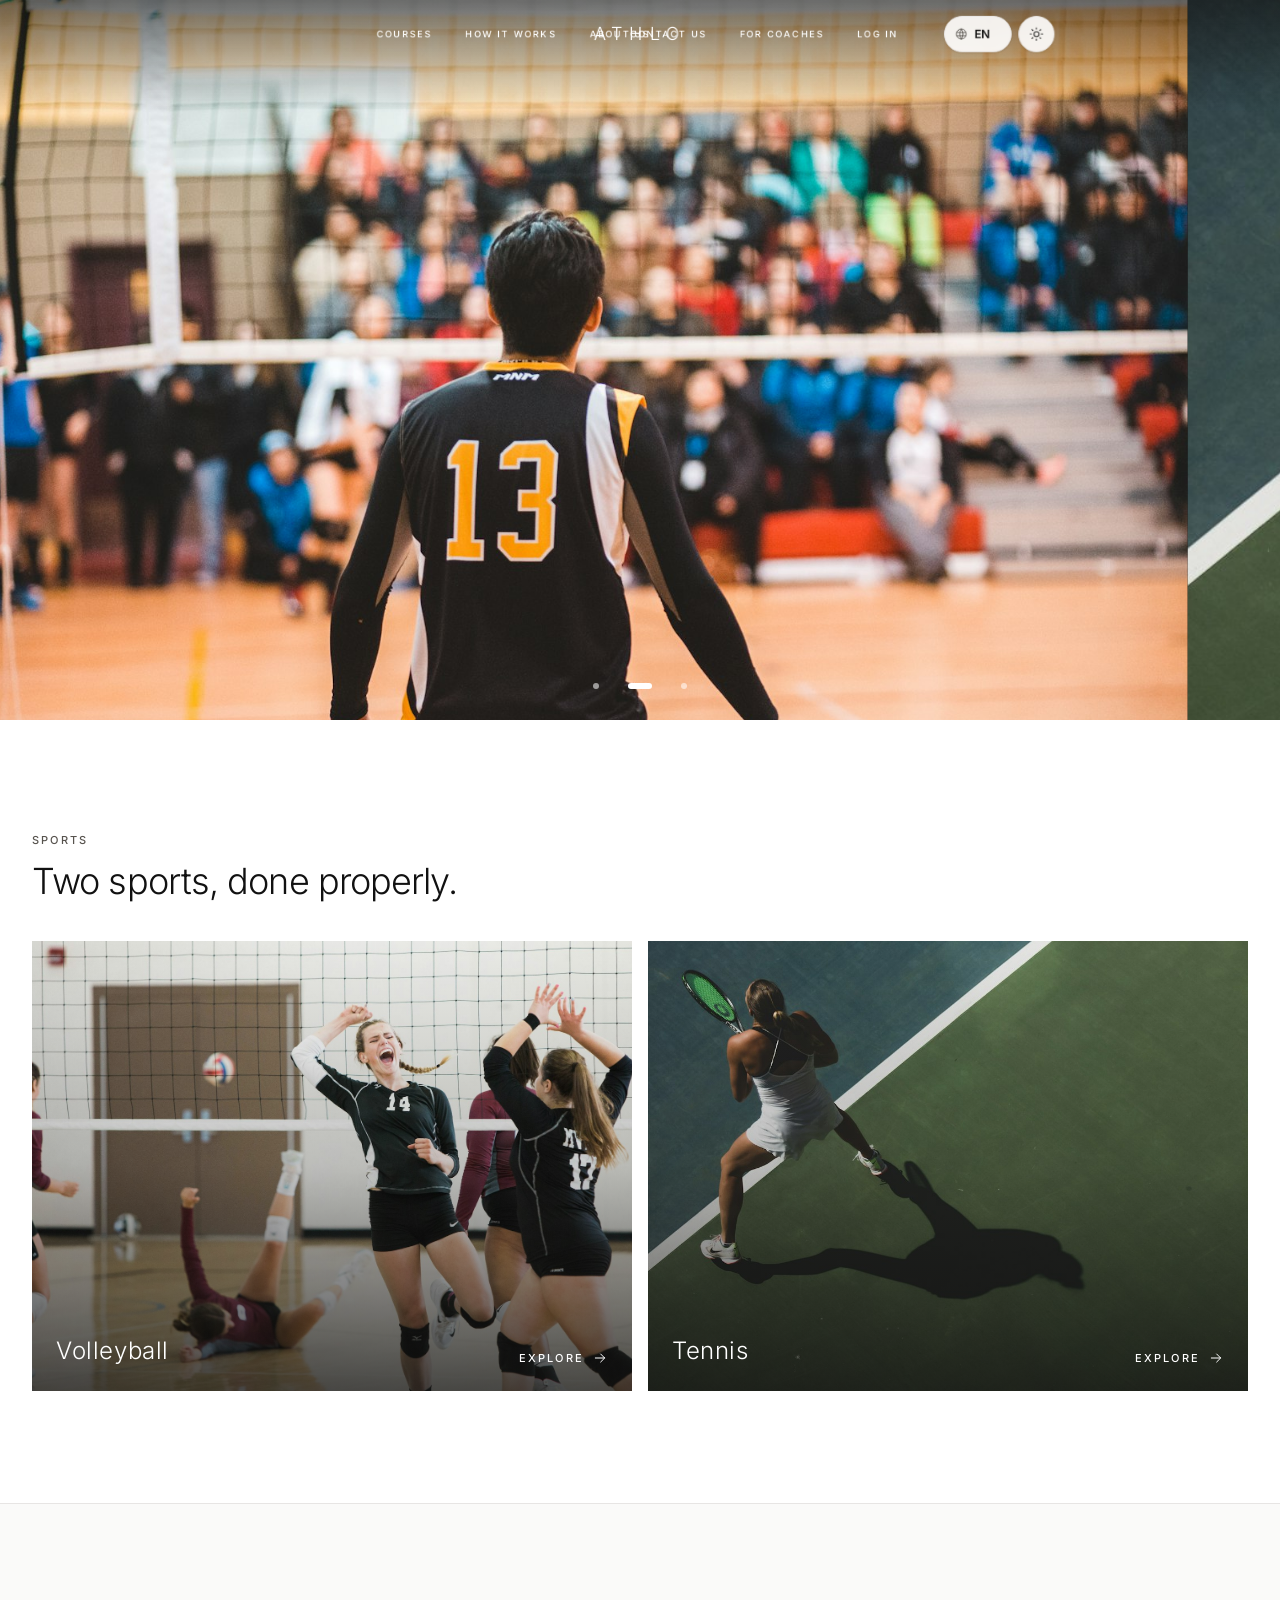
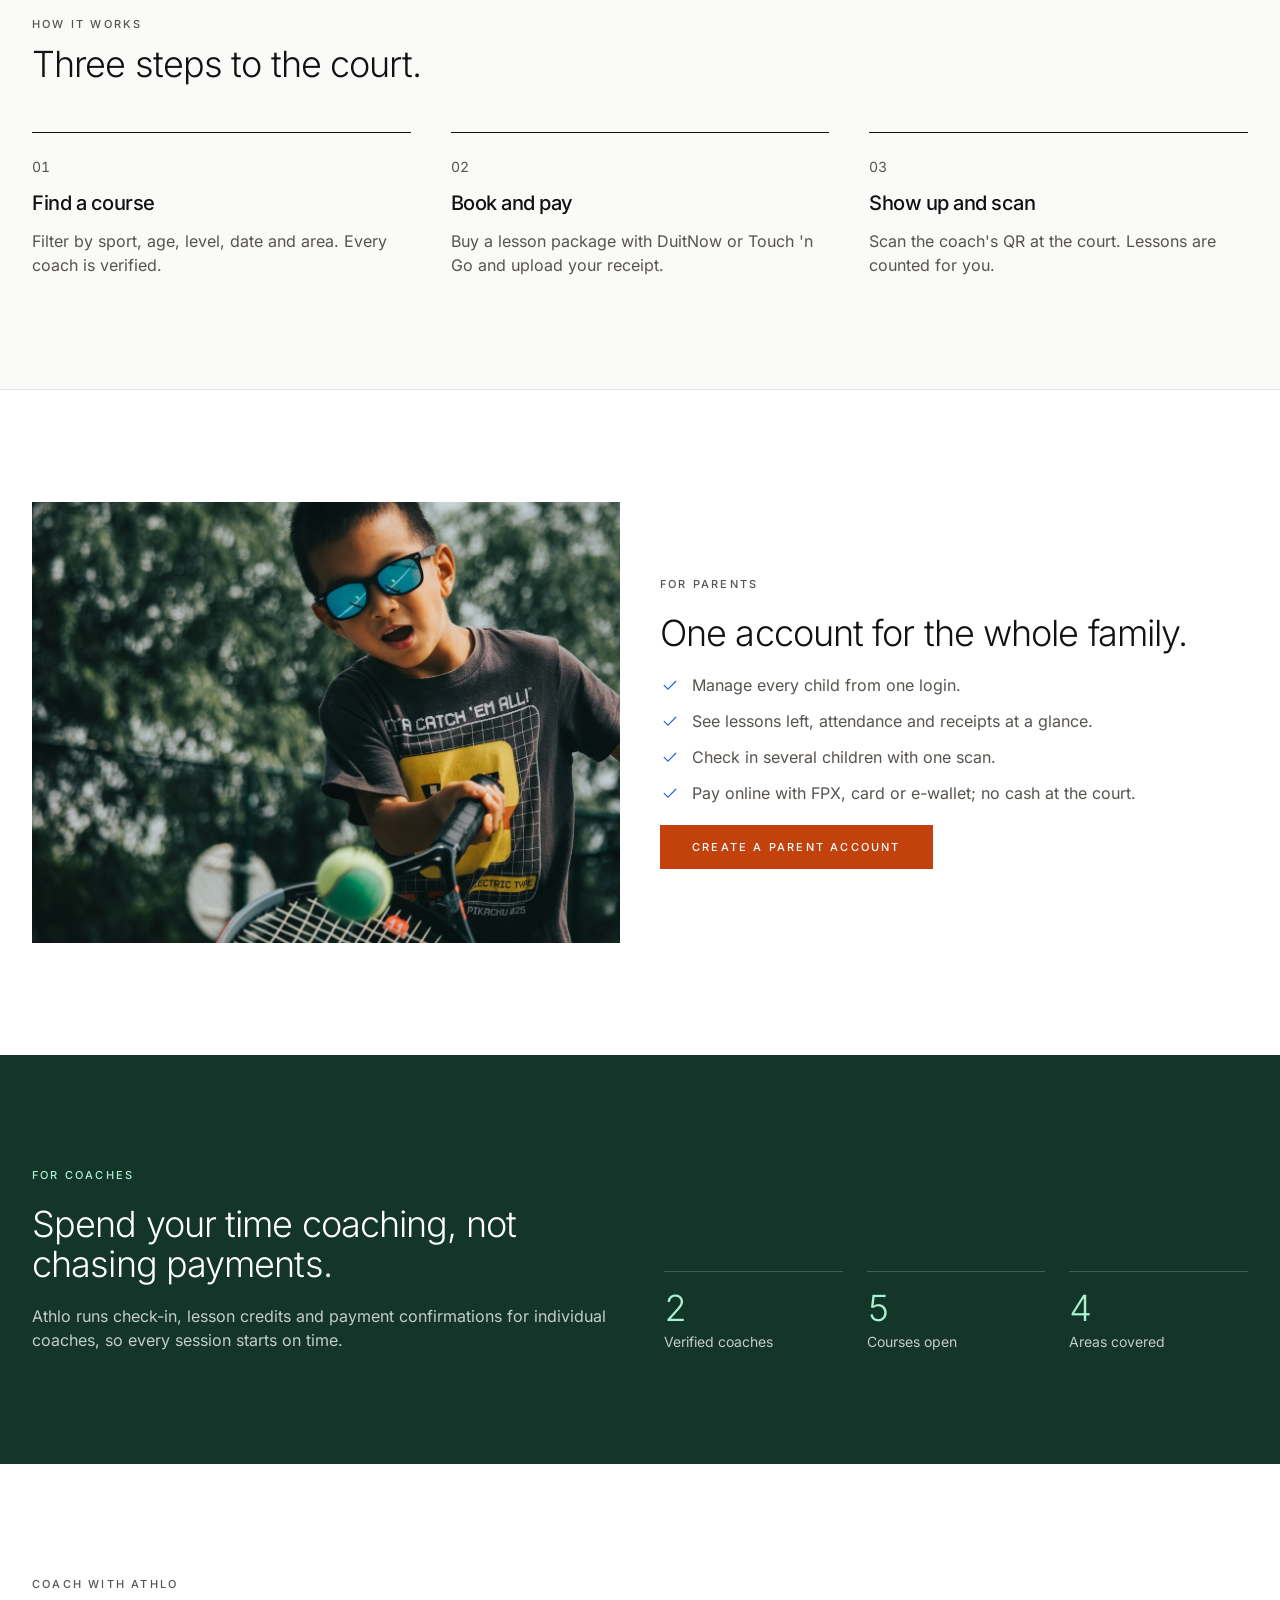
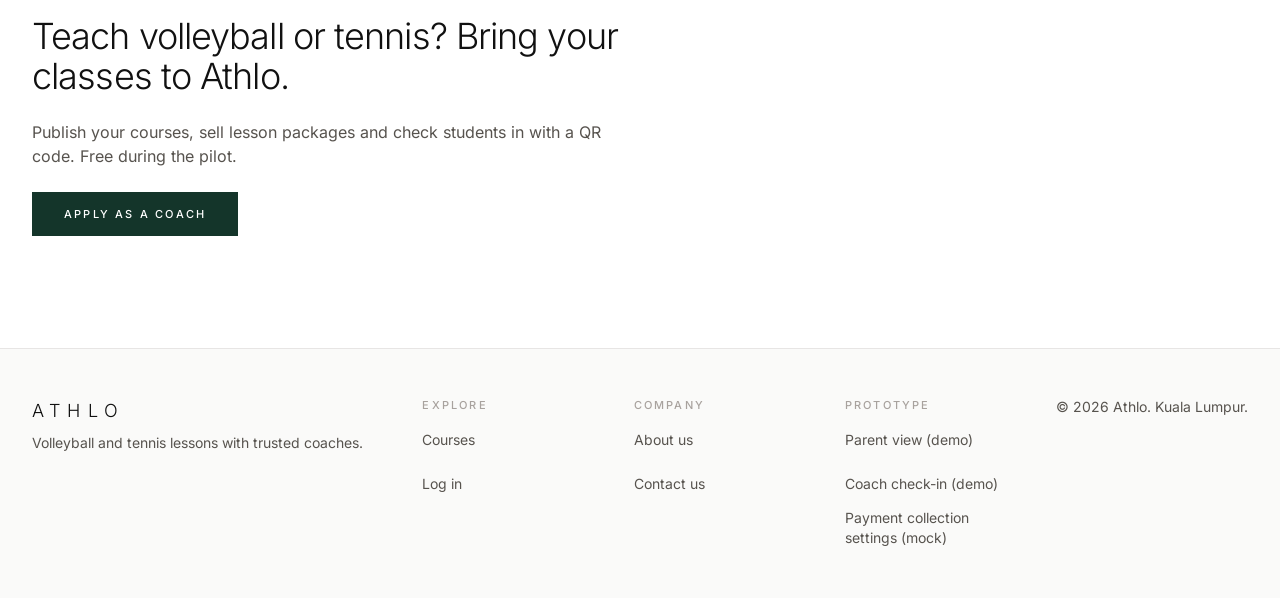
==== app/index.html @ e11c5d81 "Prototype: clarify accounts without assigned roles" ====
<!doctype html>
<html lang="en">
  <head>
    <meta charset="UTF-8" />
    <meta name="viewport" content="width=device-width, initial-scale=1.0, viewport-fit=cover" />
    <title>Athlo</title>
    <script>
      // Light / dark before the first paint (ThemeToggle stores the choice under this key).
      try {
        if (localStorage.getItem('athlo-theme') === 'dark') document.documentElement.classList.add('dark');
      } catch (_) {}
    </script>
    <script>
      // Boot diagnostics (plain script, runs even when the app bundle cannot load). Instead of a
      // blank page, explain why the app did not start:
      // - this file opened from a plain static server / file:// (it is Vite *source*; /src/main.tsx
      //   only works through `vite` dev or the built `dist/` via `vite preview`);
      // - the entry script failed to load or threw before mounting.
      (function () {
        var errors = [];
        var HOWTO =
          'Run "pnpm --filter web dev" and open http://localhost:5173/ , or "pnpm --filter web build" then "pnpm --filter web preview" and open http://localhost:4173/ .';

        function show(reason) {
          var root = document.getElementById('root');
          if (!root || root.dataset.mounted === 'true' || root.querySelector('[data-testid="boot-failure"]')) return;
          var box = document.createElement('div');
          box.setAttribute('role', 'alert');
          box.setAttribute('data-testid', 'boot-failure');
          box.style.cssText = 'max-width:40rem;margin:4rem auto;padding:0 1rem;font-family:system-ui,sans-serif;color:#111';
          var title = document.createElement('h1');
          title.textContent = 'Athlo could not start';
          var detail = document.createElement('pre');
          detail.style.cssText = 'white-space:pre-wrap;background:#f5f5f4;padding:1rem;border-radius:.75rem';
          detail.textContent = [reason, HOWTO].concat(errors).join('\n\n');
          box.append(title, detail);
          root.replaceChildren(box);
        }

        window.addEventListener(
          'error',
          function (event) {
            var target = event.target;
            if (target && target !== window && target.tagName === 'SCRIPT') {
              errors.push('Failed to load ' + target.src);
              show('The app script could not be loaded.');
            } else {
              errors.push((event.error && event.error.message) || event.message);
            }
          },
          true,
        );
        window.addEventListener('unhandledrejection', function (event) {
          errors.push(String(event.reason));
        });

        document.addEventListener('DOMContentLoaded', function () {
          var sourceEntry = document.querySelector('script[type="module"][src^="/src/"]');
          var viteClient = document.querySelector('script[src="/@vite/client"]');
          if (location.protocol === 'file:') {
            show('This page was opened as a local file.');
          } else if (sourceEntry && !viteClient) {
            show('This is the un-built source page served without Vite (browsers cannot run /src/main.tsx directly).');
          }
        });

        setTimeout(function () {
          show('The app did not finish starting.');
        }, 6000);
      })();
    </script>
    <script type="module" crossorigin src="./assets/index-DxznYPn7.js"></script>
    <link rel="stylesheet" crossorigin href="./assets/index-BrKUnmzT.css">
  </head>
  <body>
    <div id="root"></div>
    <noscript>Athlo needs JavaScript enabled.</noscript>
  </body>
</html>
---- app/assets/index-BrKUnmzT.css ----
:root{--fc-sticky-header-footer-z: 3;--fc-popover-z: 4}.fc-rk{z-index:var(--fc-popover-z)!important}.fc-gE{isolation:isolate}.fc-wY,.fc-wY *,.fc-wY *:before,.fc-wY *:after{box-sizing:border-box!important}.fc-8m,.fc-8m *{cursor:not-allowed!important}.fc-Is{-ms-overflow-style:none!important;scrollbar-width:none!important}.fc-Is::-webkit-scrollbar{display:none!important}.fc-Ps{flex-shrink:0!important}.fc-qC .fc-VR{display:flex!important;flex-direction:row!important;flex-wrap:wrap!important}.fc-hF .fc-VR>*{float:left!important}[dir=rtl] .fc-hF .fc-VR>*,.fc-hF[dir=rtl] .fc-VR>*{float:right!important}.fc-hF .fc-VR:after{content:""!important;display:block!important;clear:both!important}.fc-Zu{cursor:pointer!important}.fc-Hs{cursor:n-resize!important}.fc-J0{cursor:s-resize!important}.fc-jI{cursor:w-resize!important}[dir=rtl] .fc-jI,.fc-Nk{cursor:e-resize!important}[dir=rtl] .fc-Nk{cursor:w-resize!important}.fc-Mg{cursor:col-resize!important}.fc-0r,.fc-Zc,.fc-yR{position:absolute!important;box-sizing:content-box!important;width:100%!important;height:100%!important}.fc-0r{padding:10px!important;margin:-10px!important}.fc-Zc{padding-left:10px!important;padding-right:10px!important;margin-left:-10px!important;margin-right:-10px!important}.fc-yR{padding-top:10px!important;padding-bottom:10px!important;margin-top:-10px!important;margin-bottom:-10px!important}.fc-JB{position:absolute;inset:0 -5px}.fc-uv{-webkit-user-select:none;-moz-user-select:none;user-select:none}.fc-B9{visibility:hidden}.fc-13{border:0!important}.fc-MT{border-left:0!important;border-right:0!important}.fc-60{border-top:0!important;border-bottom:0!important}.fc-qy{border-top:0!important}.fc-lE{border-bottom:0!important}.fc-MR{border-inline-start:0!important}.fc-li{border-inline-end:0!important}.fc-mN{display:flex!important;flex-direction:row!important}.fc-mU{display:flex!important;flex-direction:column!important}.fc-l7{flex-grow:1!important}.fc-OV{flex-grow:1!important;flex-basis:0!important;min-width:0!important;min-height:0!important}.fc-bW{min-height:0!important}.fc-cq{flex-grow:1!important;flex-basis:0!important;min-width:0!important}.fc-A8{width:100%!important;table-layout:fixed!important;border:0!important;border-collapse:separate!important;border-spacing:0!important}.fc-A8>thead{-moz-column-break-inside:avoid!important;break-inside:avoid!important;page-break-inside:avoid!important}.fc-A8>tbody{background:transparent!important}.fc-A8>thead>tr>th,.fc-A8>tbody>tr>th,.fc-A8>tbody>tr>td{vertical-align:top!important;font-weight:inherit;text-align:inherit}.fc-Ju{padding:0!important}.fc-Eh{padding-top:0!important;padding-bottom:0!important}.fc-yU{margin:0!important}.fc-6S{margin-top:0!important;margin-bottom:0!important}.fc-ve{margin-left:0!important;margin-right:0!important}.fc-aG{white-space:nowrap!important}.fc-v9{white-space:pre!important}.fc-C4{overflow-anchor:none}.fc-rX{pointer-events:none!important}.fc-mR{overflow:hidden!important}.fc-Kv{white-space:nowrap!important;overflow:hidden!important}.fc-Ru{position:relative!important}.fc-r6{position:absolute!important}.fc-2W{inset-inline-start:0!important}.fc-0D{inset-inline-end:0!important}.fc-9b{position:absolute!important;inset:0!important}.fc-6Q,.fc-zm{position:absolute!important;left:0!important;right:0!important}.fc-9F,.fc-Ma{position:absolute!important;top:0!important;bottom:0!important}.fc-6Q{top:0!important}.fc-Ma{left:0!important;right:0!important;width:0!important}@media not print{.fc-Yy{position:sticky!important}.fc-DR{position:sticky!important;top:0!important}.fc-QU{position:sticky!important;inset-inline-start:0!important}.fc-5M{position:sticky!important;top:0!important;z-index:var(--fc-sticky-header-footer-z)!important}}.fc-qN{box-sizing:content-box!important}.fc-rU{position:absolute!important;left:-10000px!important;visibility:hidden!important}.fc-og{position:absolute!important;width:1px!important;height:1px!important;margin:0!important;padding:0!important;border:0!important;overflow:hidden!important;clip-path:inset(50%)!important;white-space:nowrap!important}.fc-hm{align-items:center!important}.fc-cI{align-items:flex-start!important}.fc-Qq{align-items:flex-end!important}.fc-se{position:sticky!important;bottom:0!important;z-index:var(--fc-sticky-header-footer-z)!important}.fc-Vd>*{margin-top:-1px!important}.fc-Vd>*>*{height:1px!important}.fc-or{-moz-column-break-inside:avoid!important;break-inside:avoid!important;page-break-inside:avoid!important}.fc-Lx{min-height:4em!important}.fc-vn{display:flow-root!important}.fc-mP{z-index:0}.fc-NW{z-index:1}.fc-Zs{z-index:2}.fc-D7{z-index:3}.fc-Se{z-index:4}.fc-kE{z-index:5}.fc-Y9{z-index:1000}.fc-DP{z-index:9999}.fc-Xr:focus-visible{z-index:2}.fc-pulse-n5m{font-size:16px;line-height:1.5;--fc-pulse-border-style: solid}.fc-pulse-Z9U{appearance:button;font:inherit;font-feature-settings:inherit;font-variation-settings:inherit;letter-spacing:inherit;color:inherit;opacity:1;background-color:#0000;border-radius:0;margin:0;border:0;padding:0}.fc-pulse-JiE{color:inherit;text-decoration:inherit}.fc-pulse-1EY{position:absolute}.fc-pulse-eYX{position:relative}.fc-pulse-MaV{inset-inline:0}.fc-pulse-AWB{inset-block:0}.fc-pulse-11a{inset-inline-start:-4px}.fc-pulse-4oC{inset-inline-start:-12px}.fc-pulse-rbS{inset-inline-start:0}.fc-pulse-Tuc{inset-inline-end:-4px}.fc-pulse-Z42{inset-inline-end:6px}.fc-pulse-dnf{inset-inline-end:-3px}.fc-pulse-YDC{top:-4px}.fc-pulse-Cy2{top:-14px}.fc-pulse-uqG{top:-16px}.fc-pulse-2ik{top:2px}.fc-pulse-ZnE{top:4px}.fc-pulse-1b8{top:6px}.fc-pulse-ERR{top:50%}.fc-pulse-fJL{bottom:-4px}.fc-pulse-1V6{left:50%}.fc-pulse-88I{order:-1}.fc-pulse-NPw{order:1}.fc-pulse-aAW{margin:-6px}.fc-pulse-CH7{margin:-1px}.fc-pulse-gMS{margin:4px}.fc-pulse-cGD{margin:6px}.fc-pulse-bvX{margin:8px}.fc-pulse-rUb{margin:12px}.fc-pulse-cKZ{margin-inline:2px}.fc-pulse-rVY{margin-inline:4px}.fc-pulse-fn8{margin-inline:8px}.fc-pulse-148{margin-inline:1px}.fc-pulse-kWT{margin-block:-1px}.fc-pulse-cJ3{margin-block:2px}.fc-pulse-V9v{margin-block:4px}.fc-pulse-ckd{margin-block:6px}.fc-pulse-2tF{margin-block:8px}.fc-pulse-60W{margin-block:10px}.fc-pulse-SEP{margin-block:1px}.fc-pulse-Jzj{margin-inline-start:2px}.fc-pulse-Wga{margin-inline-start:4px}.fc-pulse-p9t{margin-inline-end:-6px}.fc-pulse-3e1{margin-inline-end:2px}.fc-pulse-KYn{margin-inline-end:4px}.fc-pulse-9hC{margin-inline-end:1px}.fc-pulse-Dq8{margin-top:-4px}.fc-pulse-6iV{margin-top:2px}.fc-pulse-sEX{margin-top:1px}.fc-pulse-WdH{margin-bottom:2px}.fc-pulse-Ika{margin-bottom:1px}.fc-pulse-nHS{margin-bottom:-1px}.fc-pulse-F99{margin-left:-4px}.fc-pulse-eF2{display:contents}.fc-pulse-I48{display:block}.fc-pulse-dl1{display:flex}.fc-pulse-i3N{display:grid}.fc-pulse-pps{display:none}.fc-pulse-63n{width:0;height:0}.fc-pulse-3wQ{width:8px;height:8px}.fc-pulse-XUJ{width:20px;height:20px}.fc-pulse-MSG{width:24px;height:24px}.fc-pulse-IY5{width:28px;height:28px}.fc-pulse-uuA{height:8px}.fc-pulse-oM6{height:20px}.fc-pulse-TFV{height:24px}.fc-pulse-lIh{height:28px}.fc-pulse-84e{min-height:2px}.fc-pulse-p7s{min-height:4px}.fc-pulse-mhE{min-height:12px}.fc-pulse-5kF{width:6px}.fc-pulse-roZ{width:50%}.fc-pulse-hza{width:8px}.fc-pulse-4Tv{width:5px}.fc-pulse-Cdk{max-width:240px}.fc-pulse-2KU{min-width:0}.fc-pulse-aNc{min-width:220px}.fc-pulse-yi0{flex-shrink:0}.fc-pulse-1Zl{flex-shrink:1}.fc-pulse-OLq{flex-shrink:100}.fc-pulse-1El{flex-grow:1}.fc-pulse-KxI{rotate:-90deg}.fc-pulse-z44{rotate:90deg}.fc-pulse-jmT{rotate:180deg}.fc-pulse-sgX{flex-direction:column}.fc-pulse-1sP{flex-direction:row}.fc-pulse-dNl{flex-wrap:wrap}.fc-pulse-XpK{align-items:center}.fc-pulse-N2M{justify-content:space-between}.fc-pulse-E9P{justify-content:center}.fc-pulse-LMv{justify-content:flex-end}.fc-pulse-NWN{gap:4px}.fc-pulse-tgZ{gap:8px}.fc-pulse-yth{gap:20px}.fc-pulse-V08{gap:24px}.fc-pulse-sI7{align-self:flex-start}.fc-pulse-pKG{overflow:hidden}.fc-pulse-AAA{border-radius:3.40282e38px}.fc-pulse-KzJ{border-radius:6px}.fc-pulse-Fvv{border-radius:4px}.fc-pulse-kmj{border-start-start-radius:4px;border-end-start-radius:4px}.fc-pulse-Skl{border-start-end-radius:4px;border-end-end-radius:4px}.fc-pulse-Z7Q{border-top-left-radius:4px;border-top-right-radius:4px}.fc-pulse-2qh{border-bottom-left-radius:4px;border-bottom-right-radius:4px}.fc-pulse-wko{border-top-left-radius:8px;border-top-right-radius:8px}.fc-pulse-L2o{border-bottom-right-radius:8px;border-bottom-left-radius:8px}.fc-pulse-wsy,.fc-pulse-qQW{border-style:var(--fc-pulse-border-style);border-width:1px}.fc-pulse-Vpk{border-style:var(--fc-pulse-border-style);border-width:6px}.fc-pulse-1Wx{border-inline-style:var(--fc-pulse-border-style);border-inline-width:1px}.fc-pulse-JIC{border-block-style:var(--fc-pulse-border-style);border-block-width:1px}.fc-pulse-3J4{border-inline-start-style:var(--fc-pulse-border-style);border-inline-start-width:1px}.fc-pulse-USt{border-inline-end-style:var(--fc-pulse-border-style);border-inline-end-width:1px}.fc-pulse-ku3{border-top-style:var(--fc-pulse-border-style);border-top-width:1px}.fc-pulse-zi1{border-bottom-style:var(--fc-pulse-border-style);border-bottom-width:1px}.fc-pulse-TN2{--fc-pulse-border-style: dotted;border-style:dotted}.fc-pulse-lNM{border-color:var(--fc-event-color)}.fc-pulse-FMd{border-color:var(--fc-pulse-border)}.fc-pulse-upi{border-color:var(--fc-pulse-now)}.fc-pulse-xkd{border-color:var(--fc-pulse-primary)}.fc-pulse-dck{border-color:var(--fc-pulse-strong-border)}.fc-pulse-d0j{border-color:#0000}.fc-pulse-YjJ{background-color:var(--fc-event-color)}.fc-pulse-aRD{background-color:var(--fc-pulse-background)}.fc-pulse-Kwh{background-color:var(--fc-pulse-faint)}.fc-pulse-afe{background-color:var(--fc-pulse-highlight)}.fc-pulse-LKt{background-color:var(--fc-pulse-muted)}.fc-pulse-WBN{background-color:var(--fc-pulse-primary)}.fc-pulse-7tK{background-color:var(--fc-pulse-secondary)}.fc-pulse-V8J{background-color:var(--fc-pulse-selected)}.fc-pulse-Lu4{background-color:var(--fc-pulse-tertiary)}.fc-pulse-ntj{background-color:var(--fc-pulse-unselected)}@media not print{.fc-pulse-rf6{box-shadow:0 1px 3px #0000001a,0 1px 2px -1px #0000001a}}@media not print{@supports (color:color-mix(in lab,red,red)){.fc-pulse-gTC{background-color:color-mix(in oklab,var(--fc-event-color)15%,transparent)}}@supports not (color:color-mix(in lab,red,red)){.fc-pulse-gTC{position:relative;isolation:isolate}.fc-pulse-gTC:before{content:"";position:absolute;inset:0;background-color:var(--fc-event-color);opacity:.15;z-index:-1}}}.fc-pulse-KUX{padding:2px}.fc-pulse-iS4{padding:4px}.fc-pulse-3N5{padding:8px}.fc-pulse-7A6{padding:1px}.fc-pulse-oQ2{padding-inline:2px}.fc-pulse-aCI{padding-inline:4px}.fc-pulse-ZrE{padding-inline:6px}.fc-pulse-Nca{padding-inline:8px}.fc-pulse-Eaq{padding-inline:10px}.fc-pulse-Apf{padding-inline:12px}.fc-pulse-KRz{padding-inline:16px}.fc-pulse-F1o{padding-inline:1px}.fc-pulse-2rx{padding-block:2px}.fc-pulse-Jhn{padding-block:4px}.fc-pulse-dl6{padding-block:8px}.fc-pulse-P9h{padding-block:60px}.fc-pulse-z5u{padding-block:1px}.fc-pulse-a7i{padding-inline-start:2px}.fc-pulse-C2j{padding-inline-start:4px}.fc-pulse-166{padding-top:2px}.fc-pulse-4dx{padding-top:4px}.fc-pulse-lTO{padding-bottom:8px}.fc-pulse-AVD{font-size:24px;line-height:calc(2/1.5)}.fc-pulse-vQz{font-size:11px;line-height:1.09091}.fc-pulse-1Po{font-size:16px;line-height:1.5}.fc-pulse-9yp{font-size:14px;line-height:calc(1.25/.875)}.fc-pulse-a3B{font-size:12px;line-height:calc(1/.75)}.fc-pulse-DIS{font-weight:700}.fc-pulse-1OT{font-weight:500}.fc-pulse-C8a{font-weight:600}.fc-pulse-IPx{text-overflow:ellipsis}.fc-pulse-TZ4{white-space:nowrap}.fc-pulse-jm6{white-space:pre}.fc-pulse-i9F{color:var(--fc-event-contrast-color)}.fc-pulse-EB5{color:var(--fc-pulse-foreground)}.fc-pulse-UnP{color:var(--fc-pulse-muted-foreground)}.fc-pulse-jv3{color:var(--fc-pulse-primary-foreground)}.fc-pulse-EVd{color:var(--fc-pulse-secondary-foreground)}.fc-pulse-8tO{color:var(--fc-pulse-secondary-icon)}.fc-pulse-fhL{color:var(--fc-pulse-selected-foreground)}.fc-pulse-c79{color:var(--fc-pulse-tertiary-foreground)}.fc-pulse-qNi{color:var(--fc-pulse-unselected-foreground)}.fc-pulse-L1Y{font-style:italic}.fc-pulse-lMo{opacity:.5}.fc-pulse-iTG{opacity:.75}.fc-pulse-1kP{box-shadow:0 10px 15px -3px #0000001a,0 4px 6px -4px #0000001a}.fc-pulse-tkw{box-shadow:0 4px 6px -1px #0000001a,0 2px 4px -2px #0000001a}.fc-pulse-qNs{box-shadow:0 1px 3px #0000001a,0 1px 2px -1px #0000001a}.fc-pulse-A3h{box-shadow:0 0 0 1px var(--fc-pulse-ring-color, currentcolor)}.fc-pulse-GBJ{box-shadow:0 0 0 2px var(--fc-pulse-ring-color, currentcolor)}.fc-pulse-XCS{box-shadow:0 1px 2px #0000001a}.fc-pulse-KdO{box-shadow:0 1px 3px #0003}.fc-pulse-Y7n{--fc-pulse-ring-color: var(--fc-pulse-background) }.fc-pulse-2R2{outline-style:solid;outline-width:1px}.fc-pulse-0Bj{outline-style:solid;outline-width:2px}.fc-pulse-07j{outline-offset:-1px}.fc-pulse-fFh{outline-offset:-2px}.fc-pulse-3Xj{outline-offset:2px}.fc-pulse-8qP{outline-color:var(--fc-pulse-tertiary)}.fc-pulse-hS8{outline-style:none!important}.fc-pulse-fpi{background:linear-gradient(var(--fc-pulse-faint),var(--fc-pulse-faint))var(--fc-pulse-background)}.fc-pulse-X4o{background:linear-gradient(var(--fc-pulse-strong),var(--fc-pulse-strong))var(--fc-pulse-background)}.fc-pulse-F5S:not(:first-child){margin-inline-start:-1px}.fc-pulse-WWn:not(:first-child){border-inline-start-color:#0000}.fc-pulse-7NL:not(:last-child){border-inline-end-color:var(--fc-pulse-border)}@media(hover:hover){.fc-pulse-vs6:is(:where(.fc-pulse-bCs):hover *){display:block}.fc-pulse-F4j:is(:where(.fc-pulse-bCs):hover *){background-color:var(--fc-pulse-tertiary-over)}.fc-pulse-FdK:is(:where(.fc-pulse-bCs):hover *){color:var(--fc-pulse-foreground)}.fc-pulse-TLh:is(:where(.fc-pulse-bCs):hover *){color:var(--fc-pulse-secondary-icon-over)}.fc-pulse-Ogp:is(:where(.fc-pulse-bCs):hover *){text-decoration-line:underline}}.fc-pulse-Gjm:is(:where(.fc-pulse-bCs):focus-visible *){background-color:var(--fc-pulse-tertiary-over)}.fc-pulse-wBD:is(:where(.fc-pulse-bCs):focus-visible *){color:var(--fc-pulse-foreground)}.fc-pulse-zfc:is(:where(.fc-pulse-bCs):focus-visible *){color:var(--fc-pulse-secondary-icon-over)}.fc-pulse-nPR:is(:where(.fc-pulse-bCs):focus-visible *){outline-style:solid;outline-width:2px}.fc-pulse-wy6:is(:where(.fc-pulse-bCs):active *){background-color:var(--fc-pulse-tertiary-down)}.fc-pulse-YPX:first-child{margin-inline-start:-4px}.fc-pulse-Bn0:first-child{border-start-start-radius:4px;border-end-start-radius:4px}.fc-pulse-mTY:last-child{margin-inline-end:-4px}.fc-pulse-lFh:last-child{border-start-end-radius:4px;border-end-end-radius:4px}@media(hover:hover){.fc-pulse-Hc8:hover{background-color:var(--fc-pulse-faint)}.fc-pulse-OT5:hover{background-color:var(--fc-pulse-muted)}.fc-pulse-S3M:hover{background-color:var(--fc-pulse-primary-over)}.fc-pulse-JnV:hover{background-color:var(--fc-pulse-secondary-over)}.fc-pulse-8bo:hover{background-color:var(--fc-pulse-strong)}.fc-pulse-Q9K:hover{background-color:var(--fc-pulse-tertiary-over)}.fc-pulse-Frw:hover{background-color:var(--fc-event-color)}@supports (color:color-mix(in lab,red,red)){.fc-pulse-Frw:hover{background-color:color-mix(in oklab,var(--fc-event-color)92%,var(--fc-event-contrast-color))}}.fc-pulse-Eu0:hover{text-decoration-line:underline}.fc-pulse-V7v:hover{background:linear-gradient(var(--fc-pulse-stronger),var(--fc-pulse-stronger))var(--fc-pulse-background)}}.fc-pulse-G9W:focus-visible{background-color:var(--fc-pulse-faint)}.fc-pulse-rQT:focus-visible{background-color:var(--fc-pulse-muted)}.fc-pulse-bAi:focus-visible{background-color:var(--fc-pulse-secondary-over)}.fc-pulse-Lto:focus-visible{background-color:var(--fc-pulse-tertiary-over)}.fc-pulse-uqo:focus-visible{outline-style:solid;outline-width:2px}.fc-pulse-oJW:active{background-color:var(--fc-pulse-muted)}.fc-pulse-jnQ:active{background-color:var(--fc-pulse-primary-down)}.fc-pulse-s1M:active{background-color:var(--fc-pulse-secondary-down)}.fc-pulse-wm1:active{background-color:var(--fc-pulse-strong)}.fc-pulse-QpP:active{background-color:var(--fc-pulse-stronger)}.fc-pulse-dpx:active{background-color:var(--fc-pulse-tertiary-down)}.fc-pulse-st8:active{background-color:var(--fc-event-color)}@supports (color:color-mix(in lab,red,red)){.fc-pulse-st8:active{background-color:color-mix(in oklab,var(--fc-event-color)85%,var(--fc-event-contrast-color))}}.fc-pulse-08e:active{background:linear-gradient(var(--fc-pulse-strongest),var(--fc-pulse-strongest))var(--fc-pulse-background)}@media print{.fc-pulse-jsy{border-width:1px}.fc-pulse-DO7{border-color:var(--fc-event-color)}.fc-pulse-4MR{border-color:#000}.fc-pulse-vwH{background-color:#fff}.fc-pulse-cfp{color:#000}}[dir=rtl] .fc-pulse-keW{rotate:-90deg}[dir=rtl] .fc-pulse-jY6{rotate:none}[dir=rtl] .fc-pulse-ZW3{rotate:90deg}[dir=rtl] .fc-pulse-asP{rotate:180deg}:root{--fc-pulse-primary: #117aff;--fc-pulse-primary-over: #3689ff;--fc-pulse-primary-down: #4f98ff;--fc-pulse-primary-foreground: #fff;--fc-pulse-secondary: var(--fc-pulse-background);--fc-pulse-secondary-over: var(--fc-pulse-faint);--fc-pulse-secondary-down: var(--fc-pulse-muted);--fc-pulse-secondary-foreground: var(--fc-pulse-foreground);--fc-pulse-secondary-icon: var(--fc-pulse-faint-foreground);--fc-pulse-secondary-icon-over: var(--fc-pulse-muted-foreground);--fc-pulse-tertiary: var(--fc-pulse-primary);--fc-pulse-tertiary-over: #3689ff;--fc-pulse-tertiary-down: #4f98ff;--fc-pulse-tertiary-foreground: var(--fc-pulse-primary-foreground);--fc-pulse-event: #012e66;--fc-pulse-event-contrast: #fff;--fc-pulse-background-event: #818cf8;--fc-pulse-highlight: #38bdf81A;--fc-pulse-now: #ef4444;--fc-pulse-unselected: var(--fc-pulse-muted);--fc-pulse-unselected-foreground: var(--fc-pulse-foreground);--fc-pulse-selected: var(--fc-pulse-background);--fc-pulse-selected-foreground: var(--fc-pulse-foreground);--fc-pulse-background: #fff;--fc-pulse-faint: #00000008;--fc-pulse-muted: #00000012;--fc-pulse-strong: #0000001F;--fc-pulse-stronger: #00000029;--fc-pulse-strongest: #00000033;--fc-pulse-foreground: #232d3e;--fc-pulse-faint-foreground: #9ca3af;--fc-pulse-muted-foreground: #545c6c;--fc-pulse-border: #e5e7eb;--fc-pulse-strong-border: #d5d5d6}@media not print{[data-color-scheme=dark]{--fc-pulse-secondary: var(--fc-pulse-muted);--fc-pulse-secondary-over: var(--fc-pulse-strong);--fc-pulse-secondary-down: var(--fc-pulse-stronger);--fc-pulse-secondary-foreground: var(--fc-pulse-foreground);--fc-pulse-secondary-icon: var(--fc-pulse-muted-foreground);--fc-pulse-secondary-icon-over: var(--fc-pulse-foreground);--fc-pulse-tertiary: #1284ff;--fc-pulse-tertiary-over: #3992ff;--fc-pulse-tertiary-down: #539fff;--fc-pulse-unselected: var(--fc-pulse-muted);--fc-pulse-unselected-foreground: var(--fc-pulse-foreground);--fc-pulse-selected: var(--fc-pulse-strong);--fc-pulse-selected-foreground: var(--fc-pulse-foreground);--fc-pulse-background: #030712;--fc-pulse-faint: #ffffff08;--fc-pulse-muted: #ffffff12;--fc-pulse-strong: #ffffff1F;--fc-pulse-stronger: #ffffff29;--fc-pulse-strongest: #ffffff33;--fc-pulse-foreground: #d6dee8;--fc-pulse-faint-foreground: #8897ab;--fc-pulse-muted-foreground: #b5c1d0;--fc-pulse-border: #1a202c;--fc-pulse-strong-border: #374257}}.rdp-root{--rdp-accent-color: blue;--rdp-accent-background-color: #f0f0ff;--rdp-day-height: 44px;--rdp-day-width: 44px;--rdp-day_button-border-radius: 100%;--rdp-day_button-border: 2px solid transparent;--rdp-day_button-height: 42px;--rdp-day_button-width: 42px;--rdp-selected-border: 2px solid var(--rdp-accent-color);--rdp-disabled-opacity: .5;--rdp-outside-opacity: .75;--rdp-today-color: var(--rdp-accent-color);--rdp-dropdown-gap: .5rem;--rdp-months-gap: 2rem;--rdp-nav_button-disabled-opacity: .5;--rdp-nav_button-height: 2.25rem;--rdp-nav_button-width: 2.25rem;--rdp-nav-height: 2.75rem;--rdp-range_middle-background-color: var(--rdp-accent-background-color);--rdp-range_middle-color: inherit;--rdp-range_start-color: white;--rdp-range_start-background: linear-gradient( var(--rdp-gradient-direction), transparent 50%, var(--rdp-range_middle-background-color) 50% );--rdp-range_start-date-background-color: var(--rdp-accent-color);--rdp-range_end-background: linear-gradient( var(--rdp-gradient-direction), var(--rdp-range_middle-background-color) 50%, transparent 50% );--rdp-range_end-color: white;--rdp-range_end-date-background-color: var(--rdp-accent-color);--rdp-week_number-border-radius: 100%;--rdp-week_number-border: 2px solid transparent;--rdp-week_number-height: var(--rdp-day-height);--rdp-week_number-opacity: .75;--rdp-week_number-width: var(--rdp-day-width);--rdp-weeknumber-text-align: center;--rdp-weekday-opacity: .75;--rdp-weekday-padding: .5rem 0rem;--rdp-weekday-text-align: center;--rdp-gradient-direction: 90deg;--rdp-animation_duration: .3s;--rdp-animation_timing: cubic-bezier(.4, 0, .2, 1)}.rdp-root[dir=rtl]{--rdp-gradient-direction: -90deg}.rdp-root[data-broadcast-calendar=true]{--rdp-outside-opacity: unset}.rdp-root{position:relative;box-sizing:border-box}.rdp-root *{box-sizing:border-box}.rdp-day{width:var(--rdp-day-width);height:var(--rdp-day-height);text-align:center}.rdp-day_button{background:none;padding:0;margin:0;cursor:pointer;font:inherit;color:inherit;justify-content:center;align-items:center;display:flex;width:var(--rdp-day_button-width);height:var(--rdp-day_button-height);border:var(--rdp-day_button-border);border-radius:var(--rdp-day_button-border-radius)}.rdp-day_button:disabled{cursor:revert}.rdp-caption_label{z-index:1;position:relative;display:inline-flex;align-items:center;white-space:nowrap;border:0}.rdp-dropdown:focus-visible~.rdp-caption_label{outline:5px auto Highlight;outline:5px auto -webkit-focus-ring-color}.rdp-button_next,.rdp-button_previous{border:none;background:none;padding:0;margin:0;cursor:pointer;font:inherit;color:inherit;-moz-appearance:none;-webkit-appearance:none;display:inline-flex;align-items:center;justify-content:center;position:relative;appearance:none;width:var(--rdp-nav_button-width);height:var(--rdp-nav_button-height)}.rdp-button_next:disabled,.rdp-button_next[aria-disabled=true],.rdp-button_previous:disabled,.rdp-button_previous[aria-disabled=true]{cursor:revert;opacity:var(--rdp-nav_button-disabled-opacity)}.rdp-chevron{display:inline-block;fill:var(--rdp-accent-color)}.rdp-root[dir=rtl] .rdp-nav .rdp-chevron{transform:rotate(180deg);transform-origin:50%}.rdp-dropdowns{position:relative;display:inline-flex;align-items:center;gap:var(--rdp-dropdown-gap)}.rdp-dropdown{z-index:2;opacity:0;appearance:none;position:absolute;inset-block-start:0;inset-block-end:0;inset-inline-start:0;width:100%;margin:0;padding:0;cursor:inherit;border:none;line-height:inherit}.rdp-dropdown_root{position:relative;display:inline-flex;align-items:center}.rdp-dropdown_root[data-disabled=true] .rdp-chevron{opacity:var(--rdp-disabled-opacity)}.rdp-month_caption{display:flex;align-content:center;height:var(--rdp-nav-height);font-weight:700;font-size:large}.rdp-root[data-nav-layout=around] .rdp-month,.rdp-root[data-nav-layout=after] .rdp-month{position:relative}.rdp-root[data-nav-layout=around] .rdp-month_caption{justify-content:center;margin-inline-start:var(--rdp-nav_button-width);margin-inline-end:var(--rdp-nav_button-width);position:relative}.rdp-root[data-nav-layout=around] .rdp-button_previous{position:absolute;inset-inline-start:0;top:0;height:var(--rdp-nav-height);display:inline-flex}.rdp-root[data-nav-layout=around] .rdp-button_next{position:absolute;inset-inline-end:0;top:0;height:var(--rdp-nav-height);display:inline-flex;justify-content:center}.rdp-months{position:relative;display:flex;flex-wrap:wrap;gap:var(--rdp-months-gap);max-width:fit-content}.rdp-month_grid{border-collapse:collapse}.rdp-nav{position:absolute;inset-block-start:0;inset-inline-end:0;display:flex;align-items:center;height:var(--rdp-nav-height)}.rdp-weekday{opacity:var(--rdp-weekday-opacity);padding:var(--rdp-weekday-padding);font-weight:500;font-size:smaller;text-align:var(--rdp-weekday-text-align);text-transform:var(--rdp-weekday-text-transform)}.rdp-week_number{opacity:var(--rdp-week_number-opacity);font-weight:400;font-size:small;height:var(--rdp-week_number-height);width:var(--rdp-week_number-width);border:var(--rdp-week_number-border);border-radius:var(--rdp-week_number-border-radius);text-align:var(--rdp-weeknumber-text-align)}.rdp-today:not(.rdp-outside){color:var(--rdp-today-color)}.rdp-selected{font-weight:700;font-size:large}.rdp-selected .rdp-day_button{border:var(--rdp-selected-border)}.rdp-outside{opacity:var(--rdp-outside-opacity)}.rdp-disabled:not(.rdp-selected){opacity:var(--rdp-disabled-opacity)}.rdp-hidden{visibility:hidden;color:var(--rdp-range_start-color)}.rdp-range_start{background:var(--rdp-range_start-background)}.rdp-range_start .rdp-day_button{background-color:var(--rdp-range_start-date-background-color);color:var(--rdp-range_start-color)}.rdp-range_middle{background-color:var(--rdp-range_middle-background-color)}.rdp-range_middle .rdp-day_button{border:unset;border-radius:unset;color:var(--rdp-range_middle-color)}.rdp-range_end{background:var(--rdp-range_end-background);color:var(--rdp-range_end-color)}.rdp-range_end .rdp-day_button{color:var(--rdp-range_start-color);background-color:var(--rdp-range_end-date-background-color)}.rdp-range_start.rdp-range_end{background:revert}.rdp-focusable{cursor:pointer}@keyframes rdp-slide_in_left{0%{transform:translate(-100%)}to{transform:translate(0)}}@keyframes rdp-slide_in_right{0%{transform:translate(100%)}to{transform:translate(0)}}@keyframes rdp-slide_out_left{0%{transform:translate(0)}to{transform:translate(-100%)}}@keyframes rdp-slide_out_right{0%{transform:translate(0)}to{transform:translate(100%)}}.rdp-weeks_before_enter{animation:rdp-slide_in_left var(--rdp-animation_duration) var(--rdp-animation_timing) forwards}.rdp-weeks_before_exit{animation:rdp-slide_out_left var(--rdp-animation_duration) var(--rdp-animation_timing) forwards}.rdp-weeks_after_enter{animation:rdp-slide_in_right var(--rdp-animation_duration) var(--rdp-animation_timing) forwards}.rdp-weeks_after_exit{animation:rdp-slide_out_right var(--rdp-animation_duration) var(--rdp-animation_timing) forwards}.rdp-root[dir=rtl] .rdp-weeks_after_enter{animation:rdp-slide_in_left var(--rdp-animation_duration) var(--rdp-animation_timing) forwards}.rdp-root[dir=rtl] .rdp-weeks_before_exit{animation:rdp-slide_out_right var(--rdp-animation_duration) var(--rdp-animation_timing) forwards}.rdp-root[dir=rtl] .rdp-weeks_before_enter{animation:rdp-slide_in_right var(--rdp-animation_duration) var(--rdp-animation_timing) forwards}.rdp-root[dir=rtl] .rdp-weeks_after_exit{animation:rdp-slide_out_left var(--rdp-animation_duration) var(--rdp-animation_timing) forwards}@keyframes rdp-fade_in{0%{opacity:0}to{opacity:1}}@keyframes rdp-fade_out{0%{opacity:1}to{opacity:0}}.rdp-caption_after_enter{animation:rdp-fade_in var(--rdp-animation_duration) var(--rdp-animation_timing) forwards}.rdp-caption_after_exit{animation:rdp-fade_out var(--rdp-animation_duration) var(--rdp-animation_timing) forwards}.rdp-caption_before_enter{animation:rdp-fade_in var(--rdp-animation_duration) var(--rdp-animation_timing) forwards}.rdp-caption_before_exit{animation:rdp-fade_out var(--rdp-animation_duration) var(--rdp-animation_timing) forwards}@font-face{font-family:Inter;font-style:normal;font-display:swap;font-weight:300;src:url(./inter-cyrillic-ext-300-normal-CgCALhwJ.woff2) format("woff2"),url(./inter-cyrillic-ext-300-normal-RId2JxDB.woff) format("woff");unicode-range:U+0460-052F,U+1C80-1C8A,U+20B4,U+2DE0-2DFF,U+A640-A69F,U+FE2E-FE2F}@font-face{font-family:Inter;font-style:normal;font-display:swap;font-weight:300;src:url(./inter-cyrillic-300-normal-BnqRxXuy.woff2) format("woff2"),url(./inter-cyrillic-300-normal-LR1W_oT8.woff) format("woff");unicode-range:U+0301,U+0400-045F,U+0490-0491,U+04B0-04B1,U+2116}@font-face{font-family:Inter;font-style:normal;font-display:swap;font-weight:300;src:url(./inter-greek-ext-300-normal-l2DDyC6M.woff2) format("woff2"),url(./inter-greek-ext-300-normal-DLbbeei1.woff) format("woff");unicode-range:U+1F00-1FFF}@font-face{font-family:Inter;font-style:normal;font-display:swap;font-weight:300;src:url(./inter-greek-300-normal-DmGD3g_f.woff2) format("woff2"),url(./inter-greek-300-normal-BrhSP0vQ.woff) format("woff");unicode-range:U+0370-0377,U+037A-037F,U+0384-038A,U+038C,U+038E-03A1,U+03A3-03FF}@font-face{font-family:Inter;font-style:normal;font-display:swap;font-weight:300;src:url(./inter-vietnamese-300-normal-Bdr24Bqb.woff2) format("woff2"),url(./inter-vietnamese-300-normal-DDGmYYdT.woff) format("woff");unicode-range:U+0102-0103,U+0110-0111,U+0128-0129,U+0168-0169,U+01A0-01A1,U+01AF-01B0,U+0300-0301,U+0303-0304,U+0308-0309,U+0323,U+0329,U+1EA0-1EF9,U+20AB}@font-face{font-family:Inter;font-style:normal;font-display:swap;font-weight:300;src:url(./inter-latin-ext-300-normal-CPgO9Ksf.woff2) format("woff2"),url(./inter-latin-ext-300-normal-Dp1L8vcn.woff) format("woff");unicode-range:U+0100-02BA,U+02BD-02C5,U+02C7-02CC,U+02CE-02D7,U+02DD-02FF,U+0304,U+0308,U+0329,U+1D00-1DBF,U+1E00-1E9F,U+1EF2-1EFF,U+2020,U+20A0-20AB,U+20AD-20C0,U+2113,U+2C60-2C7F,U+A720-A7FF}@font-face{font-family:Inter;font-style:normal;font-display:swap;font-weight:300;src:url(./inter-latin-300-normal-BVlfKGgI.woff2) format("woff2"),url(./inter-latin-300-normal-i8F0SvXL.woff) format("woff");unicode-range:U+0000-00FF,U+0131,U+0152-0153,U+02BB-02BC,U+02C6,U+02DA,U+02DC,U+0304,U+0308,U+0329,U+2000-206F,U+20AC,U+2122,U+2191,U+2193,U+2212,U+2215,U+FEFF,U+FFFD}@font-face{font-family:Inter;font-style:normal;font-display:swap;font-weight:400;src:url(./inter-cyrillic-ext-400-normal-BQZuk6qB.woff2) format("woff2"),url(./inter-cyrillic-ext-400-normal-DQukG94-.woff) format("woff");unicode-range:U+0460-052F,U+1C80-1C8A,U+20B4,U+2DE0-2DFF,U+A640-A69F,U+FE2E-FE2F}@font-face{font-family:Inter;font-style:normal;font-display:swap;font-weight:400;src:url(./inter-cyrillic-400-normal-obahsSVq.woff2) format("woff2"),url(./inter-cyrillic-400-normal-HOLc17fK.woff) format("woff");unicode-range:U+0301,U+0400-045F,U+0490-0491,U+04B0-04B1,U+2116}@font-face{font-family:Inter;font-style:normal;font-display:swap;font-weight:400;src:url(./inter-greek-ext-400-normal-DGGRlc-M.woff2) format("woff2"),url(./inter-greek-ext-400-normal-KugGGMne.woff) format("woff");unicode-range:U+1F00-1FFF}@font-face{font-family:Inter;font-style:normal;font-display:swap;font-weight:400;src:url(./inter-greek-400-normal-B4URO6DV.woff2) format("woff2"),url(./inter-greek-400-normal-q2sYcFCs.woff) format("woff");unicode-range:U+0370-0377,U+037A-037F,U+0384-038A,U+038C,U+038E-03A1,U+03A3-03FF}@font-face{font-family:Inter;font-style:normal;font-display:swap;font-weight:400;src:url(./inter-vietnamese-400-normal-DMkecbls.woff2) format("woff2"),url(./inter-vietnamese-400-normal-Bbgyi5SW.woff) format("woff");unicode-range:U+0102-0103,U+0110-0111,U+0128-0129,U+0168-0169,U+01A0-01A1,U+01AF-01B0,U+0300-0301,U+0303-0304,U+0308-0309,U+0323,U+0329,U+1EA0-1EF9,U+20AB}@font-face{font-family:Inter;font-style:normal;font-display:swap;font-weight:400;src:url(./inter-latin-ext-400-normal-C1nco2VV.woff2) format("woff2"),url(./inter-latin-ext-400-normal-77YHD8bZ.woff) format("woff");unicode-range:U+0100-02BA,U+02BD-02C5,U+02C7-02CC,U+02CE-02D7,U+02DD-02FF,U+0304,U+0308,U+0329,U+1D00-1DBF,U+1E00-1E9F,U+1EF2-1EFF,U+2020,U+20A0-20AB,U+20AD-20C0,U+2113,U+2C60-2C7F,U+A720-A7FF}@font-face{font-family:Inter;font-style:normal;font-display:swap;font-weight:400;src:url(./inter-latin-400-normal-C38fXH4l.woff2) format("woff2"),url(./inter-latin-400-normal-CyCys3Eg.woff) format("woff");unicode-range:U+0000-00FF,U+0131,U+0152-0153,U+02BB-02BC,U+02C6,U+02DA,U+02DC,U+0304,U+0308,U+0329,U+2000-206F,U+20AC,U+2122,U+2191,U+2193,U+2212,U+2215,U+FEFF,U+FFFD}@font-face{font-family:Inter;font-style:normal;font-display:swap;font-weight:500;src:url(./inter-cyrillic-ext-500-normal-B0yAr1jD.woff2) format("woff2"),url(./inter-cyrillic-ext-500-normal-BmqWE9Dz.woff) format("woff");unicode-range:U+0460-052F,U+1C80-1C8A,U+20B4,U+2DE0-2DFF,U+A640-A69F,U+FE2E-FE2F}@font-face{font-family:Inter;font-style:normal;font-display:swap;font-weight:500;src:url(./inter-cyrillic-500-normal-BasfLYem.woff2) format("woff2"),url(./inter-cyrillic-500-normal-CxZf_p3X.woff) format("woff");unicode-range:U+0301,U+0400-045F,U+0490-0491,U+04B0-04B1,U+2116}@font-face{font-family:Inter;font-style:normal;font-display:swap;font-weight:500;src:url(./inter-greek-ext-500-normal-C4iEst2y.woff2) format("woff2"),url(./inter-greek-ext-500-normal-2j5mBUwD.woff) format("woff");unicode-range:U+1F00-1FFF}@font-face{font-family:Inter;font-style:normal;font-display:swap;font-weight:500;src:url(./inter-greek-500-normal-BIZE56-Y.woff2) format("woff2"),url(./inter-greek-500-normal-Xzm54t5V.woff) format("woff");unicode-range:U+0370-0377,U+037A-037F,U+0384-038A,U+038C,U+038E-03A1,U+03A3-03FF}@font-face{font-family:Inter;font-style:normal;font-display:swap;font-weight:500;src:url(./inter-vietnamese-500-normal-DOriooB6.woff2) format("woff2"),url(./inter-vietnamese-500-normal-mJboJaSs.woff) format("woff");unicode-range:U+0102-0103,U+0110-0111,U+0128-0129,U+0168-0169,U+01A0-01A1,U+01AF-01B0,U+0300-0301,U+0303-0304,U+0308-0309,U+0323,U+0329,U+1EA0-1EF9,U+20AB}@font-face{font-family:Inter;font-style:normal;font-display:swap;font-weight:500;src:url(./inter-latin-ext-500-normal-CV4jyFjo.woff2) format("woff2"),url(./inter-latin-ext-500-normal-BxGbmqWO.woff) format("woff");unicode-range:U+0100-02BA,U+02BD-02C5,U+02C7-02CC,U+02CE-02D7,U+02DD-02FF,U+0304,U+0308,U+0329,U+1D00-1DBF,U+1E00-1E9F,U+1EF2-1EFF,U+2020,U+20A0-20AB,U+20AD-20C0,U+2113,U+2C60-2C7F,U+A720-A7FF}@font-face{font-family:Inter;font-style:normal;font-display:swap;font-weight:500;src:url(./inter-latin-500-normal-Cerq10X2.woff2) format("woff2"),url(./inter-latin-500-normal-BL9OpVg8.woff) format("woff");unicode-range:U+0000-00FF,U+0131,U+0152-0153,U+02BB-02BC,U+02C6,U+02DA,U+02DC,U+0304,U+0308,U+0329,U+2000-206F,U+20AC,U+2122,U+2191,U+2193,U+2212,U+2215,U+FEFF,U+FFFD}@font-face{font-family:Inter;font-style:normal;font-display:swap;font-weight:600;src:url(./inter-cyrillic-ext-600-normal-Dfes3d0z.woff2) format("woff2"),url(./inter-cyrillic-ext-600-normal-Bcila6Z-.woff) format("woff");unicode-range:U+0460-052F,U+1C80-1C8A,U+20B4,U+2DE0-2DFF,U+A640-A69F,U+FE2E-FE2F}@font-face{font-family:Inter;font-style:normal;font-display:swap;font-weight:600;src:url(./inter-cyrillic-600-normal-CWCymEST.woff2) format("woff2"),url(./inter-cyrillic-600-normal-4D_pXhcN.woff) format("woff");unicode-range:U+0301,U+0400-045F,U+0490-0491,U+04B0-04B1,U+2116}@font-face{font-family:Inter;font-style:normal;font-display:swap;font-weight:600;src:url(./inter-greek-ext-600-normal-DRtmH8MT.woff2) format("woff2"),url(./inter-greek-ext-600-normal-B8X0CLgF.woff) format("woff");unicode-range:U+1F00-1FFF}@font-face{font-family:Inter;font-style:normal;font-display:swap;font-weight:600;src:url(./inter-greek-600-normal-plRanbMR.woff2) format("woff2"),url(./inter-greek-600-normal-BZpKdvQh.woff) format("woff");unicode-range:U+0370-0377,U+037A-037F,U+0384-038A,U+038C,U+038E-03A1,U+03A3-03FF}@font-face{font-family:Inter;font-style:normal;font-display:swap;font-weight:600;src:url(./inter-vietnamese-600-normal-Cc8MFFhd.woff2) format("woff2"),url(./inter-vietnamese-600-normal-BuLX-rYi.woff) format("woff");unicode-range:U+0102-0103,U+0110-0111,U+0128-0129,U+0168-0169,U+01A0-01A1,U+01AF-01B0,U+0300-0301,U+0303-0304,U+0308-0309,U+0323,U+0329,U+1EA0-1EF9,U+20AB}@font-face{font-family:Inter;font-style:normal;font-display:swap;font-weight:600;src:url(./inter-latin-ext-600-normal-D2bJ5OIk.woff2) format("woff2"),url(./inter-latin-ext-600-normal-CIVaiw4L.woff) format("woff");unicode-range:U+0100-02BA,U+02BD-02C5,U+02C7-02CC,U+02CE-02D7,U+02DD-02FF,U+0304,U+0308,U+0329,U+1D00-1DBF,U+1E00-1E9F,U+1EF2-1EFF,U+2020,U+20A0-20AB,U+20AD-20C0,U+2113,U+2C60-2C7F,U+A720-A7FF}@font-face{font-family:Inter;font-style:normal;font-display:swap;font-weight:600;src:url(./inter-latin-600-normal-LgqL8muc.woff2) format("woff2"),url(./inter-latin-600-normal-CiBQ2DWP.woff) format("woff");unicode-range:U+0000-00FF,U+0131,U+0152-0153,U+02BB-02BC,U+02C6,U+02DA,U+02DC,U+0304,U+0308,U+0329,U+2000-206F,U+20AC,U+2122,U+2191,U+2193,U+2212,U+2215,U+FEFF,U+FFFD}@font-face{font-family:Inter;font-style:normal;font-display:swap;font-weight:900;src:url(./inter-latin-900-normal-D4nM5aha.woff2) format("woff2"),url(./inter-latin-900-normal-EUCDUbiG.woff) format("woff")}@layer properties{@supports (((-webkit-hyphens:none)) and (not (margin-trim:inline))) or ((-moz-orient:inline) and (not (color:rgb(from red r g b)))){*,:before,:after,::backdrop{--tw-translate-x:0;--tw-translate-y:0;--tw-translate-z:0;--tw-scale-x:1;--tw-scale-y:1;--tw-scale-z:1;--tw-rotate-x:initial;--tw-rotate-y:initial;--tw-rotate-z:initial;--tw-skew-x:initial;--tw-skew-y:initial;--tw-pan-x:initial;--tw-pan-y:initial;--tw-pinch-zoom:initial;--tw-divide-y-reverse:0;--tw-border-style:solid;--tw-gradient-position:initial;--tw-gradient-from:#0000;--tw-gradient-via:#0000;--tw-gradient-to:#0000;--tw-gradient-stops:initial;--tw-gradient-via-stops:initial;--tw-gradient-from-position:0%;--tw-gradient-via-position:50%;--tw-gradient-to-position:100%;--tw-leading:initial;--tw-font-weight:initial;--tw-tracking:initial;--tw-ordinal:initial;--tw-slashed-zero:initial;--tw-numeric-figure:initial;--tw-numeric-spacing:initial;--tw-numeric-fraction:initial;--tw-shadow:0 0 #0000;--tw-shadow-color:initial;--tw-shadow-alpha:100%;--tw-inset-shadow:0 0 #0000;--tw-inset-shadow-color:initial;--tw-inset-shadow-alpha:100%;--tw-ring-color:initial;--tw-ring-shadow:0 0 #0000;--tw-inset-ring-color:initial;--tw-inset-ring-shadow:0 0 #0000;--tw-ring-inset:initial;--tw-ring-offset-width:0px;--tw-ring-offset-color:#fff;--tw-ring-offset-shadow:0 0 #0000;--tw-outline-style:solid;--tw-blur:initial;--tw-brightness:initial;--tw-contrast:initial;--tw-grayscale:initial;--tw-hue-rotate:initial;--tw-invert:initial;--tw-opacity:initial;--tw-saturate:initial;--tw-sepia:initial;--tw-drop-shadow:initial;--tw-drop-shadow-color:initial;--tw-drop-shadow-alpha:100%;--tw-drop-shadow-size:initial;--tw-backdrop-blur:initial;--tw-backdrop-brightness:initial;--tw-backdrop-contrast:initial;--tw-backdrop-grayscale:initial;--tw-backdrop-hue-rotate:initial;--tw-backdrop-invert:initial;--tw-backdrop-opacity:initial;--tw-backdrop-saturate:initial;--tw-backdrop-sepia:initial;--tw-duration:initial;--tw-ease:initial}}}@layer theme{:root,:host{--font-sans:"Inter", system-ui, sans-serif;--font-mono:ui-monospace, SFMono-Regular, Menlo, Monaco, Consolas, "Liberation Mono", "Courier New", monospace;--color-red-50:oklch(97.1% .013 17.38);--color-red-100:oklch(93.6% .032 17.717);--color-red-300:oklch(80.8% .114 19.571);--color-red-400:oklch(70.4% .191 22.216);--color-red-600:oklch(57.7% .245 27.325);--color-red-700:oklch(50.5% .213 27.518);--color-red-950:oklch(25.8% .092 26.042);--color-emerald-700:oklch(50.8% .118 165.612);--color-blue-50:oklch(97% .014 254.604);--color-blue-100:oklch(93.2% .032 255.585);--color-blue-500:oklch(62.3% .214 259.815);--color-blue-600:oklch(54.6% .245 262.881);--color-blue-950:oklch(28.2% .091 267.935);--color-slate-50:oklch(98.4% .003 247.858);--color-slate-400:oklch(70.4% .04 256.788);--color-slate-500:oklch(55.4% .046 257.417);--color-slate-800:oklch(27.9% .041 260.031);--color-stone-100:oklch(97% .001 106.424);--color-stone-200:oklch(92.3% .003 48.717);--color-stone-300:oklch(86.9% .005 56.366);--color-stone-400:oklch(70.9% .01 56.259);--color-stone-500:oklch(55.3% .013 58.071);--color-stone-800:oklch(26.8% .007 34.298);--color-black:#000;--color-white:#fff;--spacing:.25rem;--container-xs:20rem;--container-sm:24rem;--container-md:28rem;--container-lg:32rem;--container-xl:36rem;--container-2xl:42rem;--container-3xl:48rem;--container-7xl:80rem;--text-xs:.75rem;--text-xs--line-height:calc(1 / .75);--text-sm:.875rem;--text-sm--line-height:calc(1.25 / .875);--text-base:1rem;--text-base--line-height: 1.5 ;--text-lg:1.125rem;--text-lg--line-height:calc(1.75 / 1.125);--text-xl:1.25rem;--text-xl--line-height:calc(1.75 / 1.25);--text-2xl:1.5rem;--text-2xl--line-height:calc(2 / 1.5);--text-3xl:1.875rem;--text-3xl--line-height: 1.2 ;--text-4xl:2.25rem;--text-4xl--line-height:calc(2.5 / 2.25);--text-5xl:3rem;--text-5xl--line-height:1;--text-7xl:4.5rem;--text-7xl--line-height:1;--font-weight-light:300;--font-weight-normal:400;--font-weight-medium:500;--font-weight-semibold:600;--font-weight-bold:700;--font-weight-black:900;--tracking-tight:-.025em;--tracking-wide:.025em;--tracking-wider:.05em;--tracking-widest:.1em;--leading-tight:1.25;--leading-normal:1.5;--leading-relaxed:1.625;--radius-md:.375rem;--radius-lg:.5rem;--radius-xl:.75rem;--radius-3xl:1.5rem;--ease-in:cubic-bezier(.55, .055, .675, .19);--ease-out:cubic-bezier(.165, .84, .44, 1);--ease-in-out:cubic-bezier(.4, 0, .2, 1);--animate-spin:spin 1s linear infinite;--animate-ping:ping 1s cubic-bezier(0, 0, .2, 1) infinite;--animate-pulse:pulse 2s cubic-bezier(.4, 0, .6, 1) infinite;--blur-xl:24px;--aspect-video:16 / 9;--default-transition-duration:.15s;--default-transition-timing-function:cubic-bezier(.165, .84, .44, 1);--default-font-family:var(--font-sans);--default-mono-font-family:var(--font-mono);--color-bg:#fafaf9;--color-surface:#fff;--color-ink:#111;--color-ink-2:#57534e;--color-ink-3:#a8a29e;--color-line:#e7e5e4;--color-line-2:#f0efed;--color-field:#c9c3bd;--color-ok:#2f6b4f;--color-ok-bg:#eef5f1;--color-warn:#9a6a12;--color-warn-bg:#fbf5e9;--color-bad:#9b2c2c;--color-bad-bg:#fbefef;--color-ok-solid:#15803d;--color-warn-solid:#b45309;--color-bad-solid:#dc2626;--color-info:#1d4ed8;--color-info-bg:#eff6ff;--color-info-solid:#2563eb;--color-action:#c2410c;--color-action-hover:#9a3412;--color-court:#14352a;--color-court-2:#1d4a3b;--color-court-soft:#a7f3d0;--radius-control:12px;--radius-button:9999px;--radius-tile:16px;--radius-card:20px}}@layer base{*,:after,:before,::backdrop{box-sizing:border-box;border:0 solid;margin:0;padding:0}::file-selector-button{box-sizing:border-box;border:0 solid;margin:0;padding:0}html,:host{-webkit-text-size-adjust:100%;tab-size:4;line-height:1.5;font-family:var(--default-font-family,-apple-system, BlinkMacSystemFont, "Segoe UI", Roboto, "Helvetica Neue", "Noto Sans", Arial, sans-serif, "Apple Color Emoji", "Segoe UI Emoji", "Segoe UI Symbol", "Noto Color Emoji");font-feature-settings:var(--default-font-feature-settings,normal);font-variation-settings:var(--default-font-variation-settings,normal);-webkit-tap-highlight-color:transparent}hr{height:0;color:inherit;border-top-width:1px}abbr:where([title]){-webkit-text-decoration:underline dotted;text-decoration:underline dotted}h1,h2,h3,h4,h5,h6{font-size:inherit;font-weight:inherit}a{color:inherit;-webkit-text-decoration:inherit;text-decoration:inherit}b,strong{font-weight:bolder}code,kbd,samp,pre{font-family:var(--default-mono-font-family,ui-monospace, SFMono-Regular, Menlo, Monaco, Consolas, "Liberation Mono", "Courier New", monospace);font-feature-settings:var(--default-mono-font-feature-settings,normal);font-variation-settings:var(--default-mono-font-variation-settings,normal);font-size:1em}small{font-size:80%}sub,sup{vertical-align:baseline;font-size:75%;line-height:0;position:relative}sub{bottom:-.25em}sup{top:-.5em}table{text-indent:0;border-color:inherit;border-collapse:collapse}:-moz-focusring:where(:not(iframe)){outline:auto}progress{vertical-align:baseline}summary{display:list-item}ol,ul,menu{list-style:none}img,svg,video,canvas,audio,iframe,embed,object{vertical-align:middle;display:block}img,video{max-width:100%;height:auto}button,input,select,optgroup,textarea{font:inherit;font-feature-settings:inherit;font-variation-settings:inherit;letter-spacing:inherit;color:inherit;opacity:1;background-color:#0000;border-radius:0}::file-selector-button{font:inherit;font-feature-settings:inherit;font-variation-settings:inherit;letter-spacing:inherit;color:inherit;opacity:1;background-color:#0000;border-radius:0}:where(select:is([multiple],[size])) optgroup{font-weight:bolder}:where(select:is([multiple],[size])) optgroup option{padding-inline-start:20px}::file-selector-button{margin-inline-end:4px}::placeholder{opacity:1}@supports (not ((-webkit-appearance:-apple-pay-button))) or (contain-intrinsic-size:1px){::placeholder{color:currentColor}@supports (color:color-mix(in lab,red,red)){::placeholder{color:color-mix(in oklab,currentcolor 50%,transparent)}}}textarea{resize:vertical}::-webkit-search-decoration{-webkit-appearance:none}::-webkit-date-and-time-value{min-height:1lh;text-align:inherit}::-webkit-datetime-edit{display:inline-flex}::-webkit-datetime-edit-fields-wrapper{padding:0}::-webkit-datetime-edit{padding-block:0}::-webkit-datetime-edit-year-field{padding-block:0}::-webkit-datetime-edit-month-field{padding-block:0}::-webkit-datetime-edit-day-field{padding-block:0}::-webkit-datetime-edit-hour-field{padding-block:0}::-webkit-datetime-edit-minute-field{padding-block:0}::-webkit-datetime-edit-second-field{padding-block:0}::-webkit-datetime-edit-millisecond-field{padding-block:0}::-webkit-datetime-edit-meridiem-field{padding-block:0}::-webkit-calendar-picker-indicator{line-height:1}:-moz-ui-invalid{box-shadow:none}button,input:where([type=button],[type=reset],[type=submit]){appearance:button}::file-selector-button{appearance:button}::-webkit-inner-spin-button{height:auto}::-webkit-outer-spin-button{height:auto}[hidden]:where(:not([hidden=until-found])){display:none!important}}@layer components;@layer utilities{.\@container{container-type:inline-size}.pointer-events-auto{pointer-events:auto}.pointer-events-none{pointer-events:none}.collapse{visibility:collapse}.visible{visibility:visible}.sr-only{clip-path:inset(50%);white-space:nowrap;border-width:0;width:1px;height:1px;margin:-1px;padding:0;position:absolute;overflow:hidden}.absolute{position:absolute}.fixed{position:fixed}.relative{position:relative}.static{position:static}.sticky{position:sticky}.inset-0{inset:0}.inset-x-0{inset-inline:0}.inset-y-0{inset-block:0}.-top-1{top:calc(var(--spacing) * -1)}.-top-2\.5{top:calc(var(--spacing) * -2.5)}.top-0{top:0}.top-1\.5{top:calc(var(--spacing) * 1.5)}.top-1\/2{top:50%}.top-2{top:calc(var(--spacing) * 2)}.top-3{top:calc(var(--spacing) * 3)}.top-4{top:calc(var(--spacing) * 4)}.-right-1{right:calc(var(--spacing) * -1)}.-right-3{right:calc(var(--spacing) * -3)}.right-2{right:calc(var(--spacing) * 2)}.right-3{right:calc(var(--spacing) * 3)}.right-4{right:calc(var(--spacing) * 4)}.right-\[calc\(50\%-1\.25rem\)\]{right:calc(50% - 1.25rem)}.right-\[max\(1rem\,env\(safe-area-inset-right\,0px\)\)\]{right:max(1rem,env(safe-area-inset-right,0px))}.-bottom-1{bottom:calc(var(--spacing) * -1)}.bottom-0{bottom:0}.bottom-2{bottom:calc(var(--spacing) * 2)}.bottom-3{bottom:calc(var(--spacing) * 3)}.bottom-\[max\(1rem\,env\(safe-area-inset-bottom\,0px\)\)\]{bottom:max(1rem,env(safe-area-inset-bottom,0px))}.-left-\[9999px\]{left:-9999px}.left-0{left:0}.left-2{left:calc(var(--spacing) * 2)}.left-3{left:calc(var(--spacing) * 3)}.isolate{isolation:isolate}.-z-10{z-index:-10}.z-10{z-index:10}.z-20{z-index:20}.z-30{z-index:30}.z-40{z-index:40}.z-50{z-index:50}.z-\[60\]{z-index:60}.order-2{order:2}.col-start-1{grid-column-start:1}.col-start-2{grid-column-start:2}.container{width:100%}@media(min-width:40rem){.container{max-width:40rem}}@media(min-width:48rem){.container{max-width:48rem}}@media(min-width:64rem){.container{max-width:64rem}}@media(min-width:80rem){.container{max-width:80rem}}@media(min-width:96rem){.container{max-width:96rem}}.m-5{margin:calc(var(--spacing) * 5)}.-mx-2{margin-inline:calc(var(--spacing) * -2)}.-mx-4{margin-inline:calc(var(--spacing) * -4)}.mx-1{margin-inline:var(--spacing)}.mx-auto{margin-inline:auto}.-mt-1{margin-top:calc(var(--spacing) * -1)}.-mt-2{margin-top:calc(var(--spacing) * -2)}.-mt-3{margin-top:calc(var(--spacing) * -3)}.-mt-4{margin-top:calc(var(--spacing) * -4)}.-mt-16{margin-top:calc(var(--spacing) * -16)}.mt-0\.5{margin-top:calc(var(--spacing) * .5)}.mt-1{margin-top:var(--spacing)}.mt-1\.5{margin-top:calc(var(--spacing) * 1.5)}.mt-2{margin-top:calc(var(--spacing) * 2)}.mt-3{margin-top:calc(var(--spacing) * 3)}.mt-4{margin-top:calc(var(--spacing) * 4)}.mt-6{margin-top:calc(var(--spacing) * 6)}.mt-8{margin-top:calc(var(--spacing) * 8)}.mt-10{margin-top:calc(var(--spacing) * 10)}.mt-12{margin-top:calc(var(--spacing) * 12)}.mt-auto{margin-top:auto}.mr-2{margin-right:calc(var(--spacing) * 2)}.mr-auto{margin-right:auto}.mb-1{margin-bottom:var(--spacing)}.mb-2{margin-bottom:calc(var(--spacing) * 2)}.mb-4{margin-bottom:calc(var(--spacing) * 4)}.ml-1{margin-left:var(--spacing)}.ml-2{margin-left:calc(var(--spacing) * 2)}.ml-\[3px\]{margin-left:3px}.ml-auto{margin-left:auto}.sidebar-scrollbar::-webkit-scrollbar{width:4px;height:4px}.sidebar-scrollbar::-webkit-scrollbar-track{background:0 0}.sidebar-scrollbar::-webkit-scrollbar-thumb{background:#a8a29e4d;border-radius:999px}@supports (color:color-mix(in lab,red,red)){.sidebar-scrollbar::-webkit-scrollbar-thumb{background:color-mix(in srgb,var(--color-ink-3) 30%,transparent)}}.sidebar-scrollbar::-webkit-scrollbar-thumb:hover{background:#a8a29e80}@supports (color:color-mix(in lab,red,red)){.sidebar-scrollbar::-webkit-scrollbar-thumb:hover{background:color-mix(in srgb,var(--color-ink-3) 50%,transparent)}}.sidebar-scrollbar::-webkit-scrollbar-button{width:0;height:0;display:none}@supports not selector(::-webkit-scrollbar){.sidebar-scrollbar{scrollbar-width:thin;scrollbar-color:#a8a29e4d transparent}@supports (color:color-mix(in lab,red,red)){.sidebar-scrollbar{scrollbar-color:color-mix(in srgb,var(--color-ink-3) 30%,transparent) transparent}}}.line-clamp-2{-webkit-line-clamp:2;-webkit-box-orient:vertical;display:-webkit-box;overflow:hidden}.line-clamp-3{-webkit-line-clamp:3;-webkit-box-orient:vertical;display:-webkit-box;overflow:hidden}.\!flex{display:flex!important}.block{display:block}.flex{display:flex}.flow-root{display:flow-root}.grid{display:grid}.hidden{display:none}.inline{display:inline}.inline-block{display:inline-block}.inline-flex{display:inline-flex}.inline-grid{display:inline-grid}.table{display:table}.\[field-sizing\:content\]{field-sizing:content}.aspect-\[4\/3\]{aspect-ratio:4/3}.aspect-\[4\/5\]{aspect-ratio:4/5}.aspect-\[16\/7\.5\]{aspect-ratio:16/7.5}.aspect-square{aspect-ratio:1}.aspect-video{aspect-ratio:var(--aspect-video)}.size-1\.5{width:calc(var(--spacing) * 1.5);height:calc(var(--spacing) * 1.5)}.size-2{width:calc(var(--spacing) * 2);height:calc(var(--spacing) * 2)}.size-2\.5{width:calc(var(--spacing) * 2.5);height:calc(var(--spacing) * 2.5)}.size-3{width:calc(var(--spacing) * 3);height:calc(var(--spacing) * 3)}.size-3\.5{width:calc(var(--spacing) * 3.5);height:calc(var(--spacing) * 3.5)}.size-4{width:calc(var(--spacing) * 4);height:calc(var(--spacing) * 4)}.size-5{width:calc(var(--spacing) * 5);height:calc(var(--spacing) * 5)}.size-6{width:calc(var(--spacing) * 6);height:calc(var(--spacing) * 6)}.size-7{width:calc(var(--spacing) * 7);height:calc(var(--spacing) * 7)}.size-8{width:calc(var(--spacing) * 8);height:calc(var(--spacing) * 8)}.size-9{width:calc(var(--spacing) * 9);height:calc(var(--spacing) * 9)}.size-10{width:calc(var(--spacing) * 10);height:calc(var(--spacing) * 10)}.size-11{width:calc(var(--spacing) * 11);height:calc(var(--spacing) * 11)}.size-12{width:calc(var(--spacing) * 12);height:calc(var(--spacing) * 12)}.size-14{width:calc(var(--spacing) * 14);height:calc(var(--spacing) * 14)}.size-16{width:calc(var(--spacing) * 16);height:calc(var(--spacing) * 16)}.size-20{width:calc(var(--spacing) * 20);height:calc(var(--spacing) * 20)}.size-32{width:calc(var(--spacing) * 32);height:calc(var(--spacing) * 32)}.size-\[18px\]{width:18px;height:18px}.size-full{width:100%;height:100%}.size-px{width:1px;height:1px}.\!h-\[min\(56rem\,calc\(100dvh-2rem\)\)\]{height:min(56rem,100dvh - 2rem)!important}.h-0\.5{height:calc(var(--spacing) * .5)}.h-1{height:var(--spacing)}.h-1\.5{height:calc(var(--spacing) * 1.5)}.h-2\.5{height:calc(var(--spacing) * 2.5)}.h-3{height:calc(var(--spacing) * 3)}.h-5{height:calc(var(--spacing) * 5)}.h-10{height:calc(var(--spacing) * 10)}.h-12{height:calc(var(--spacing) * 12)}.h-20{height:calc(var(--spacing) * 20)}.h-28{height:calc(var(--spacing) * 28)}.h-64{height:calc(var(--spacing) * 64)}.h-128{height:calc(var(--spacing) * 128)}.h-\[26px\]{height:26px}.h-\[62dvh\]{height:62dvh}.h-\[var\(--collapsible-panel-height\)\]{height:var(--collapsible-panel-height)}.h-full{height:100%}.h-px{height:1px}.max-h-40{max-height:calc(var(--spacing) * 40)}.max-h-48{max-height:calc(var(--spacing) * 48)}.max-h-\[70dvh\]{max-height:70dvh}.max-h-\[90dvh\]{max-height:90dvh}.max-h-\[calc\(100dvh-2rem\)\]{max-height:calc(100dvh - 2rem)}.max-h-\[min\(28rem\,var\(--available-height\)\)\]{max-height:min(28rem,var(--available-height))}.tap-target{min-width:44px;min-height:44px}.\!min-h-11{min-height:calc(var(--spacing) * 11)!important}.min-h-0{min-height:0}.min-h-10{min-height:calc(var(--spacing) * 10)}.min-h-11{min-height:calc(var(--spacing) * 11)}.min-h-12{min-height:calc(var(--spacing) * 12)}.min-h-14{min-height:calc(var(--spacing) * 14)}.min-h-16{min-height:calc(var(--spacing) * 16)}.min-h-24{min-height:calc(var(--spacing) * 24)}.min-h-40{min-height:calc(var(--spacing) * 40)}.min-h-56{min-height:calc(var(--spacing) * 56)}.min-h-72{min-height:calc(var(--spacing) * 72)}.min-h-\[92dvh\]{min-height:92dvh}.min-h-dvh{min-height:100dvh}.w-0\.5{width:calc(var(--spacing) * .5)}.w-1\.5{width:calc(var(--spacing) * 1.5)}.w-6{width:calc(var(--spacing) * 6)}.w-10{width:calc(var(--spacing) * 10)}.w-11{width:calc(var(--spacing) * 11)}.w-12{width:calc(var(--spacing) * 12)}.w-14{width:calc(var(--spacing) * 14)}.w-16{width:calc(var(--spacing) * 16)}.w-20{width:calc(var(--spacing) * 20)}.w-24{width:calc(var(--spacing) * 24)}.w-56{width:calc(var(--spacing) * 56)}.w-\[420px\]{width:420px}.w-\[calc\(100\%-0\.5rem\)\]{width:calc(100% - .5rem)}.w-\[max\(var\(--anchor-width\)\,24rem\)\]{width:max(var(--anchor-width),24rem)}.w-\[min\(20rem\,86vw\)\]{width:min(20rem,86vw)}.w-\[var\(--active-tab-width\)\]{width:var(--active-tab-width)}.w-auto{width:auto}.w-fit{width:fit-content}.w-full{width:100%}.\!max-w-3xl{max-width:var(--container-3xl)!important}.\!max-w-lg{max-width:var(--container-lg)!important}.max-w-2xl{max-width:var(--container-2xl)}.max-w-3xl{max-width:var(--container-3xl)}.max-w-7xl{max-width:var(--container-7xl)}.max-w-\[85\%\]{max-width:85%}.max-w-\[344px\]{max-width:344px}.max-w-\[1600px\]{max-width:1600px}.max-w-\[calc\(100vw-2rem\)\]{max-width:calc(100vw - 2rem)}.max-w-full{max-width:100%}.max-w-md{max-width:var(--container-md)}.max-w-sm{max-width:var(--container-sm)}.max-w-xl{max-width:var(--container-xl)}.max-w-xs{max-width:var(--container-xs)}.\!min-w-11{min-width:calc(var(--spacing) * 11)!important}.min-w-0{min-width:0}.min-w-4{min-width:calc(var(--spacing) * 4)}.min-w-5{min-width:calc(var(--spacing) * 5)}.min-w-7{min-width:calc(var(--spacing) * 7)}.min-w-11{min-width:calc(var(--spacing) * 11)}.min-w-40{min-width:calc(var(--spacing) * 40)}.min-w-48{min-width:calc(var(--spacing) * 48)}.min-w-\[32rem\]{min-width:32rem}.min-w-\[36rem\]{min-width:36rem}.min-w-\[44rem\]{min-width:44rem}.min-w-\[420px\]{min-width:420px}.flex-1{flex:1}.shrink-0{flex-shrink:0}.grow{flex-grow:1}.grow-0{flex-grow:0}.basis-full{flex-basis:100%}.origin-\[var\(--transform-origin\)\]{transform-origin:var(--transform-origin)}.origin-bottom-left{transform-origin:0 100%}.origin-left{transform-origin:0}.origin-right{transform-origin:100%}.origin-top{transform-origin:top}.translate-x-\[var\(--active-tab-left\)\]{--tw-translate-x:var(--active-tab-left);translate:var(--tw-translate-x) var(--tw-translate-y)}.-translate-y-1\/2{--tw-translate-y: -50% ;translate:var(--tw-translate-x) var(--tw-translate-y)}.scale-95{--tw-scale-x:95%;--tw-scale-y:95%;--tw-scale-z:95%;scale:var(--tw-scale-x) var(--tw-scale-y)}.scale-100{--tw-scale-x:100%;--tw-scale-y:100%;--tw-scale-z:100%;scale:var(--tw-scale-x) var(--tw-scale-y)}.-rotate-90{rotate:-90deg}.rotate-0{rotate:0deg}.rotate-90{rotate:90deg}.lift{transition-property:transform,box-shadow;transition-duration:.25s;transition-timing-function:var(--motion-ease-out)}.lift:hover{transform:translateY(-3px);box-shadow:0 12px 24px -12px #11111140}.transform{transform:var(--tw-rotate-x,) var(--tw-rotate-y,) var(--tw-rotate-z,) var(--tw-skew-x,) var(--tw-skew-y,)}.unread-breathe{background-color:var(--color-info-bg);animation:3.6s ease-in-out infinite ui-breathe-bg}@media(prefers-reduced-motion:reduce){.unread-breathe{animation:none}}.unread-dot{background-color:var(--color-info-solid);animation:3.6s ease-in-out infinite ui-breathe-dot}@media(prefers-reduced-motion:reduce){.unread-dot{animation:none}}.animate-\[fade-in_250ms_var\(--motion-ease-out\)\]{animation:fade-in .25s var(--motion-ease-out)}.animate-\[fade-in_300ms_var\(--motion-ease-out\)\]{animation:fade-in .3s var(--motion-ease-out)}.animate-\[hero-in_1600ms_cubic-bezier\(0\.22\,1\,0\.36\,1\)_forwards\]{animation:1.6s cubic-bezier(.22,1,.36,1) forwards hero-in}.animate-\[sheet-in_320ms_var\(--motion-ease-out\)\]{animation:sheet-in .32s var(--motion-ease-out)}.animate-\[ui-rise-in_var\(--motion-enter\)_var\(--motion-ease-out\)\]{animation:ui-rise-in var(--motion-enter) var(--motion-ease-out)}.animate-ping{animation:var(--animate-ping)}.animate-pulse{animation:var(--animate-pulse)}.animate-spin{animation:var(--animate-spin)}.cursor-default{cursor:default}.cursor-grab{cursor:grab}.cursor-pointer{cursor:pointer}.touch-pan-y{--tw-pan-y:pan-y;touch-action:var(--tw-pan-x,) var(--tw-pan-y,) var(--tw-pinch-zoom,)}.\[touch-action\:pan-y_pinch-zoom\]{touch-action:pan-y pinch-zoom}.touch-none{touch-action:none}.resize{resize:both}.resize-none{resize:none}.scroll-my-24{scroll-margin-block:calc(var(--spacing) * 24)}.scroll-mt-20{scroll-margin-top:calc(var(--spacing) * 20)}.\[scrollbar-width\:none\]{scrollbar-width:none}.\[scrollbar-width\:thin\]{scrollbar-width:thin}.\[scrollbar-gutter\:stable\]{scrollbar-gutter:stable}.auto-cols-fr{grid-auto-columns:minmax(0,1fr)}.grid-flow-col{grid-auto-flow:column}.grid-cols-1{grid-template-columns:repeat(1,minmax(0,1fr))}.grid-cols-2{grid-template-columns:repeat(2,minmax(0,1fr))}.grid-cols-3{grid-template-columns:repeat(3,minmax(0,1fr))}.grid-cols-\[1fr_auto\]{grid-template-columns:1fr auto}.grid-cols-\[1rem_minmax\(0\,1fr\)\]{grid-template-columns:1rem minmax(0,1fr)}.grid-cols-\[4rem_minmax\(0\,1fr\)_7rem\]{grid-template-columns:4rem minmax(0,1fr) 7rem}.grid-cols-\[auto_minmax\(0\,1fr\)\]{grid-template-columns:auto minmax(0,1fr)}.grid-cols-\[minmax\(0\,1fr\)\]{grid-template-columns:minmax(0,1fr)}.grid-cols-\[minmax\(0\,1fr\)_auto\]{grid-template-columns:minmax(0,1fr) auto}.grid-cols-\[repeat\(auto-fill\,minmax\(min\(100\%\,15rem\)\,1fr\)\)\]{grid-template-columns:repeat(auto-fill,minmax(min(100%,15rem),1fr))}.\!flex-col{flex-direction:column!important}.\!flex-row{flex-direction:row!important}.flex-col{flex-direction:column}.flex-wrap{flex-wrap:wrap}.place-items-center{place-items:center}.\!items-stretch{align-items:stretch!important}.items-baseline{align-items:baseline}.items-center{align-items:center}.items-end{align-items:flex-end}.items-start{align-items:flex-start}.items-stretch{align-items:stretch}.justify-between{justify-content:space-between}.justify-center{justify-content:center}.justify-end{justify-content:flex-end}.\!gap-1{gap:var(--spacing)!important}.gap-0\.5{gap:calc(var(--spacing) * .5)}.gap-1{gap:var(--spacing)}.gap-1\.5{gap:calc(var(--spacing) * 1.5)}.gap-2{gap:calc(var(--spacing) * 2)}.gap-2\.5{gap:calc(var(--spacing) * 2.5)}.gap-3{gap:calc(var(--spacing) * 3)}.gap-3\.5{gap:calc(var(--spacing) * 3.5)}.gap-4{gap:calc(var(--spacing) * 4)}.gap-5{gap:calc(var(--spacing) * 5)}.gap-6{gap:calc(var(--spacing) * 6)}.gap-7{gap:calc(var(--spacing) * 7)}.gap-8{gap:calc(var(--spacing) * 8)}.gap-10{gap:calc(var(--spacing) * 10)}.gap-12{gap:calc(var(--spacing) * 12)}.gap-x-3{column-gap:calc(var(--spacing) * 3)}.gap-x-4{column-gap:calc(var(--spacing) * 4)}.gap-y-1{row-gap:var(--spacing)}.gap-y-2{row-gap:calc(var(--spacing) * 2)}.gap-y-3{row-gap:calc(var(--spacing) * 3)}:where(.divide-y>:not(:last-child)){--tw-divide-y-reverse:0;border-bottom-style:var(--tw-border-style);border-top-style:var(--tw-border-style);border-top-width:calc(1px * var(--tw-divide-y-reverse));border-bottom-width:calc(1px * calc(1 - var(--tw-divide-y-reverse)))}:where(.divide-line-2>:not(:last-child)){border-color:var(--color-line-2)}.self-center{align-self:center}.self-end{align-self:flex-end}.self-start{align-self:flex-start}.truncate{text-overflow:ellipsis;white-space:nowrap;overflow:hidden}.overflow-auto{overflow:auto}.overflow-hidden{overflow:hidden}.overflow-x-auto{overflow-x:auto}.overflow-y-auto{overflow-y:auto}.overflow-y-hidden{overflow-y:hidden}.overscroll-contain{overscroll-behavior:contain}.\!rounded-full{border-radius:3.40282e38px!important}.rounded{border-radius:.25rem}.rounded-3xl{border-radius:var(--radius-3xl)}.rounded-\[5px\]{border-radius:5px}.rounded-\[24px\]{border-radius:24px}.rounded-\[28px\]{border-radius:28px}.rounded-button{border-radius:var(--radius-button)}.rounded-card{border-radius:var(--radius-card)}.rounded-control{border-radius:var(--radius-control)}.rounded-full{border-radius:3.40282e38px}.rounded-lg{border-radius:var(--radius-lg)}.rounded-md{border-radius:var(--radius-md)}.rounded-tile{border-radius:var(--radius-tile)}.rounded-xl{border-radius:var(--radius-xl)}.rounded-t-3xl{border-top-left-radius:var(--radius-3xl);border-top-right-radius:var(--radius-3xl)}.rounded-t-control{border-top-left-radius:var(--radius-control);border-top-right-radius:var(--radius-control)}.rounded-t-xl{border-top-left-radius:var(--radius-xl);border-top-right-radius:var(--radius-xl)}.rounded-r-3xl{border-top-right-radius:var(--radius-3xl);border-bottom-right-radius:var(--radius-3xl)}.border{border-style:var(--tw-border-style);border-width:1px}.border-2{border-style:var(--tw-border-style);border-width:2px}.border-4{border-style:var(--tw-border-style);border-width:4px}.border-y{border-block-style:var(--tw-border-style);border-block-width:1px}.border-t{border-top-style:var(--tw-border-style);border-top-width:1px}.border-t-\[3px\]{border-top-style:var(--tw-border-style);border-top-width:3px}.border-r{border-right-style:var(--tw-border-style);border-right-width:1px}.border-b{border-bottom-style:var(--tw-border-style);border-bottom-width:1px}.border-l-2{border-left-style:var(--tw-border-style);border-left-width:2px}.border-dashed{--tw-border-style:dashed;border-style:dashed}.border-\[var\(--chip\)\]{border-color:var(--chip)}.border-\[var\(--chip\,var\(--cal-0\)\)\]{border-color:var(--chip,var(--cal-0))}.border-\[var\(--plan-line\)\]{border-color:var(--plan-line)}.border-bad{border-color:var(--color-bad)}.border-bad\/30{border-color:#9b2c2c4d}@supports (color:color-mix(in lab,red,red)){.border-bad\/30{border-color:color-mix(in oklab,var(--color-bad) 30%,transparent)}}.border-blue-100{border-color:var(--color-blue-100)}.border-blue-500{border-color:var(--color-blue-500)}.border-court{border-color:var(--color-court)}.border-current\/20{border-color:currentColor}@supports (color:color-mix(in lab,red,red)){.border-current\/20{border-color:color-mix(in oklab,currentcolor 20%,transparent)}}.border-field{border-color:var(--color-field)}.border-info{border-color:var(--color-info)}.border-info\/25{border-color:#1d4ed840}@supports (color:color-mix(in lab,red,red)){.border-info\/25{border-color:color-mix(in oklab,var(--color-info) 25%,transparent)}}.border-info\/30{border-color:#1d4ed84d}@supports (color:color-mix(in lab,red,red)){.border-info\/30{border-color:color-mix(in oklab,var(--color-info) 30%,transparent)}}.border-ink{border-color:var(--color-ink)}.border-ink-3{border-color:var(--color-ink-3)}.border-line{border-color:var(--color-line)}.border-line-2{border-color:var(--color-line-2)}.border-ok{border-color:var(--color-ok)}.border-ok\/15{border-color:#2f6b4f26}@supports (color:color-mix(in lab,red,red)){.border-ok\/15{border-color:color-mix(in oklab,var(--color-ok) 15%,transparent)}}.border-ok\/20{border-color:#2f6b4f33}@supports (color:color-mix(in lab,red,red)){.border-ok\/20{border-color:color-mix(in oklab,var(--color-ok) 20%,transparent)}}.border-stone-100{border-color:var(--color-stone-100)}.border-stone-200{border-color:var(--color-stone-200)}.border-stone-300{border-color:var(--color-stone-300)}.border-surface{border-color:var(--color-surface)}.border-transparent{border-color:#0000}.border-warn\/40{border-color:#9a6a1266}@supports (color:color-mix(in lab,red,red)){.border-warn\/40{border-color:color-mix(in oklab,var(--color-warn) 40%,transparent)}}.border-white\/20{border-color:#fff3}@supports (color:color-mix(in lab,red,red)){.border-white\/20{border-color:color-mix(in oklab,var(--color-white) 20%,transparent)}}.border-white\/60{border-color:#fff9}@supports (color:color-mix(in lab,red,red)){.border-white\/60{border-color:color-mix(in oklab,var(--color-white) 60%,transparent)}}.border-white\/80{border-color:#fffc}@supports (color:color-mix(in lab,red,red)){.border-white\/80{border-color:color-mix(in oklab,var(--color-white) 80%,transparent)}}.\!bg-transparent{background-color:#0000!important}.bg-\[color-mix\(in_srgb\,var\(--cal-0\)_14\%\,transparent\)\]{background-color:var(--cal-0)}@supports (color:color-mix(in lab,red,red)){.bg-\[color-mix\(in_srgb\,var\(--cal-0\)_14\%\,transparent\)\]{background-color:color-mix(in srgb,var(--cal-0) 14%,transparent)}}.bg-\[color-mix\(in_srgb\,var\(--chip\)_14\%\,transparent\)\]{background-color:var(--chip)}@supports (color:color-mix(in lab,red,red)){.bg-\[color-mix\(in_srgb\,var\(--chip\)_14\%\,transparent\)\]{background-color:color-mix(in srgb,var(--chip) 14%,transparent)}}.bg-\[color-mix\(in_srgb\,var\(--chip\)_16\%\,transparent\)\]{background-color:var(--chip)}@supports (color:color-mix(in lab,red,red)){.bg-\[color-mix\(in_srgb\,var\(--chip\)_16\%\,transparent\)\]{background-color:color-mix(in srgb,var(--chip) 16%,transparent)}}.bg-\[color-mix\(in_srgb\,var\(--chip\)_18\%\,var\(--color-surface\)\)\]{background-color:var(--chip)}@supports (color:color-mix(in lab,red,red)){.bg-\[color-mix\(in_srgb\,var\(--chip\)_18\%\,var\(--color-surface\)\)\]{background-color:color-mix(in srgb,var(--chip) 18%,var(--color-surface))}}.bg-\[color-mix\(in_srgb\,var\(--chip\,var\(--cal-0\)\)_7\%\,var\(--color-surface\)\)\]{background-color:var(--chip,var(--cal-0))}@supports (color:color-mix(in lab,red,red)){.bg-\[color-mix\(in_srgb\,var\(--chip\,var\(--cal-0\)\)_7\%\,var\(--color-surface\)\)\]{background-color:color-mix(in srgb,var(--chip,var(--cal-0)) 7%,var(--color-surface))}}.bg-\[var\(--cal-0\)\]{background-color:var(--cal-0)}.bg-\[var\(--cal-1\)\]{background-color:var(--cal-1)}.bg-\[var\(--chip\)\]{background-color:var(--chip)}.bg-\[var\(--plan-accent\)\]{background-color:var(--plan-accent)}.bg-\[var\(--plan-canvas\)\],.bg-\[var\(--plan-canvas\)\]\/90{background-color:var(--plan-canvas)}@supports (color:color-mix(in lab,red,red)){.bg-\[var\(--plan-canvas\)\]\/90{background-color:color-mix(in oklab,var(--plan-canvas) 90%,transparent)}}.bg-\[var\(--plan-panel\)\]\/60{background-color:var(--plan-panel)}@supports (color:color-mix(in lab,red,red)){.bg-\[var\(--plan-panel\)\]\/60{background-color:color-mix(in oklab,var(--plan-panel) 60%,transparent)}}.bg-\[var\(--plan-surface\)\]{background-color:var(--plan-surface)}.bg-action{background-color:var(--color-action)}.bg-bad-bg{background-color:var(--color-bad-bg)}.bg-bad-bg\/40{background-color:#fbefef66}@supports (color:color-mix(in lab,red,red)){.bg-bad-bg\/40{background-color:color-mix(in oklab,var(--color-bad-bg) 40%,transparent)}}.bg-bad-solid{background-color:var(--color-bad-solid)}.bg-bg{background-color:var(--color-bg)}.bg-bg\/60{background-color:#fafaf999}@supports (color:color-mix(in lab,red,red)){.bg-bg\/60{background-color:color-mix(in oklab,var(--color-bg) 60%,transparent)}}.bg-black\/60{background-color:#0009}@supports (color:color-mix(in lab,red,red)){.bg-black\/60{background-color:color-mix(in oklab,var(--color-black) 60%,transparent)}}.bg-black\/65{background-color:#000000a6}@supports (color:color-mix(in lab,red,red)){.bg-black\/65{background-color:color-mix(in oklab,var(--color-black) 65%,transparent)}}.bg-blue-50{background-color:var(--color-blue-50)}.bg-court{background-color:var(--color-court)}.bg-current{background-color:currentColor}.bg-info{background-color:var(--color-info)}.bg-info-bg{background-color:var(--color-info-bg)}.bg-info-bg\/80{background-color:#eff6ffcc}@supports (color:color-mix(in lab,red,red)){.bg-info-bg\/80{background-color:color-mix(in oklab,var(--color-info-bg) 80%,transparent)}}.bg-info-solid{background-color:var(--color-info-solid)}.bg-ink{background-color:var(--color-ink)}.bg-ink-3{background-color:var(--color-ink-3)}.bg-ink\/40{background-color:#1116}@supports (color:color-mix(in lab,red,red)){.bg-ink\/40{background-color:color-mix(in oklab,var(--color-ink) 40%,transparent)}}.bg-line{background-color:var(--color-line)}.bg-line-2{background-color:var(--color-line-2)}.bg-line-2\/40{background-color:#f0efed66}@supports (color:color-mix(in lab,red,red)){.bg-line-2\/40{background-color:color-mix(in oklab,var(--color-line-2) 40%,transparent)}}.bg-line-2\/60{background-color:#f0efed99}@supports (color:color-mix(in lab,red,red)){.bg-line-2\/60{background-color:color-mix(in oklab,var(--color-line-2) 60%,transparent)}}.bg-line-2\/80{background-color:#f0efedcc}@supports (color:color-mix(in lab,red,red)){.bg-line-2\/80{background-color:color-mix(in oklab,var(--color-line-2) 80%,transparent)}}.bg-ok{background-color:var(--color-ok)}.bg-ok-bg{background-color:var(--color-ok-bg)}.bg-ok-solid{background-color:var(--color-ok-solid)}.bg-ok-solid\/40{background-color:#15803d66}@supports (color:color-mix(in lab,red,red)){.bg-ok-solid\/40{background-color:color-mix(in oklab,var(--color-ok-solid) 40%,transparent)}}.bg-red-50{background-color:var(--color-red-50)}.bg-slate-50{background-color:var(--color-slate-50)}.bg-surface{background-color:var(--color-surface)}.bg-surface\/10{background-color:#ffffff1a}@supports (color:color-mix(in lab,red,red)){.bg-surface\/10{background-color:color-mix(in oklab,var(--color-surface) 10%,transparent)}}.bg-surface\/60{background-color:#fff9}@supports (color:color-mix(in lab,red,red)){.bg-surface\/60{background-color:color-mix(in oklab,var(--color-surface) 60%,transparent)}}.bg-surface\/70{background-color:#ffffffb3}@supports (color:color-mix(in lab,red,red)){.bg-surface\/70{background-color:color-mix(in oklab,var(--color-surface) 70%,transparent)}}.bg-surface\/85{background-color:#ffffffd9}@supports (color:color-mix(in lab,red,red)){.bg-surface\/85{background-color:color-mix(in oklab,var(--color-surface) 85%,transparent)}}.bg-surface\/90{background-color:#ffffffe6}@supports (color:color-mix(in lab,red,red)){.bg-surface\/90{background-color:color-mix(in oklab,var(--color-surface) 90%,transparent)}}.bg-surface\/95{background-color:#fffffff2}@supports (color:color-mix(in lab,red,red)){.bg-surface\/95{background-color:color-mix(in oklab,var(--color-surface) 95%,transparent)}}.bg-transparent{background-color:#0000}.bg-warn{background-color:var(--color-warn)}.bg-warn-bg{background-color:var(--color-warn-bg)}.bg-warn-solid{background-color:var(--color-warn-solid)}.bg-white{background-color:var(--color-white)}.bg-white\/15{background-color:#ffffff26}@supports (color:color-mix(in lab,red,red)){.bg-white\/15{background-color:color-mix(in oklab,var(--color-white) 15%,transparent)}}.bg-white\/55{background-color:#ffffff8c}@supports (color:color-mix(in lab,red,red)){.bg-white\/55{background-color:color-mix(in oklab,var(--color-white) 55%,transparent)}}.bg-gradient-to-b{--tw-gradient-position:to bottom in oklab;background-image:linear-gradient(var(--tw-gradient-stops))}.bg-gradient-to-br{--tw-gradient-position:to bottom right in oklab;background-image:linear-gradient(var(--tw-gradient-stops))}.bg-gradient-to-t{--tw-gradient-position:to top in oklab;background-image:linear-gradient(var(--tw-gradient-stops))}.from-ink{--tw-gradient-from:var(--color-ink);--tw-gradient-stops:var(--tw-gradient-via-stops,var(--tw-gradient-position), var(--tw-gradient-from) var(--tw-gradient-from-position), var(--tw-gradient-to) var(--tw-gradient-to-position))}.from-ink\/60{--tw-gradient-from:#1119}@supports (color:color-mix(in lab,red,red)){.from-ink\/60{--tw-gradient-from:color-mix(in oklab, var(--color-ink) 60%, transparent)}}.from-ink\/60{--tw-gradient-stops:var(--tw-gradient-via-stops,var(--tw-gradient-position), var(--tw-gradient-from) var(--tw-gradient-from-position), var(--tw-gradient-to) var(--tw-gradient-to-position))}.from-ink\/75{--tw-gradient-from:#111111bf}@supports (color:color-mix(in lab,red,red)){.from-ink\/75{--tw-gradient-from:color-mix(in oklab, var(--color-ink) 75%, transparent)}}.from-ink\/75{--tw-gradient-stops:var(--tw-gradient-via-stops,var(--tw-gradient-position), var(--tw-gradient-from) var(--tw-gradient-from-position), var(--tw-gradient-to) var(--tw-gradient-to-position))}.from-ink\/80{--tw-gradient-from:#111c}@supports (color:color-mix(in lab,red,red)){.from-ink\/80{--tw-gradient-from:color-mix(in oklab, var(--color-ink) 80%, transparent)}}.from-ink\/80{--tw-gradient-stops:var(--tw-gradient-via-stops,var(--tw-gradient-position), var(--tw-gradient-from) var(--tw-gradient-from-position), var(--tw-gradient-to) var(--tw-gradient-to-position))}.from-ok-bg{--tw-gradient-from:var(--color-ok-bg);--tw-gradient-stops:var(--tw-gradient-via-stops,var(--tw-gradient-position), var(--tw-gradient-from) var(--tw-gradient-from-position), var(--tw-gradient-to) var(--tw-gradient-to-position))}.via-ink\/20{--tw-gradient-via:#1113}@supports (color:color-mix(in lab,red,red)){.via-ink\/20{--tw-gradient-via:color-mix(in oklab, var(--color-ink) 20%, transparent)}}.via-ink\/20{--tw-gradient-via-stops:var(--tw-gradient-position), var(--tw-gradient-from) var(--tw-gradient-from-position), var(--tw-gradient-via) var(--tw-gradient-via-position), var(--tw-gradient-to) var(--tw-gradient-to-position);--tw-gradient-stops:var(--tw-gradient-via-stops)}.via-ink\/30{--tw-gradient-via:#1111114d}@supports (color:color-mix(in lab,red,red)){.via-ink\/30{--tw-gradient-via:color-mix(in oklab, var(--color-ink) 30%, transparent)}}.via-ink\/30{--tw-gradient-via-stops:var(--tw-gradient-position), var(--tw-gradient-from) var(--tw-gradient-from-position), var(--tw-gradient-via) var(--tw-gradient-via-position), var(--tw-gradient-to) var(--tw-gradient-to-position);--tw-gradient-stops:var(--tw-gradient-via-stops)}.to-ink\/50{--tw-gradient-to:#11111180}@supports (color:color-mix(in lab,red,red)){.to-ink\/50{--tw-gradient-to:color-mix(in oklab, var(--color-ink) 50%, transparent)}}.to-ink\/50{--tw-gradient-stops:var(--tw-gradient-via-stops,var(--tw-gradient-position), var(--tw-gradient-from) var(--tw-gradient-from-position), var(--tw-gradient-to) var(--tw-gradient-to-position))}.to-ink\/75{--tw-gradient-to:#111111bf}@supports (color:color-mix(in lab,red,red)){.to-ink\/75{--tw-gradient-to:color-mix(in oklab, var(--color-ink) 75%, transparent)}}.to-ink\/75{--tw-gradient-stops:var(--tw-gradient-via-stops,var(--tw-gradient-position), var(--tw-gradient-from) var(--tw-gradient-from-position), var(--tw-gradient-to) var(--tw-gradient-to-position))}.to-surface{--tw-gradient-to:var(--color-surface);--tw-gradient-stops:var(--tw-gradient-via-stops,var(--tw-gradient-position), var(--tw-gradient-from) var(--tw-gradient-from-position), var(--tw-gradient-to) var(--tw-gradient-to-position))}.to-transparent{--tw-gradient-to:transparent;--tw-gradient-stops:var(--tw-gradient-via-stops,var(--tw-gradient-position), var(--tw-gradient-from) var(--tw-gradient-from-position), var(--tw-gradient-to) var(--tw-gradient-to-position))}.fill-none{fill:none}.stroke-bad{stroke:var(--color-bad)}.stroke-bad\/35{stroke:#9b2c2c59}@supports (color:color-mix(in lab,red,red)){.stroke-bad\/35{stroke:color-mix(in oklab,var(--color-bad) 35%,transparent)}}.stroke-line-2{stroke:var(--color-line-2)}.stroke-ok{stroke:var(--color-ok)}.stroke-warn{stroke:var(--color-warn)}.stroke-white{stroke:var(--color-white)}.stroke-white\/30{stroke:#ffffff4d}@supports (color:color-mix(in lab,red,red)){.stroke-white\/30{stroke:color-mix(in oklab,var(--color-white) 30%,transparent)}}.\[stroke-width\:2\.4\]{stroke-width:2.4px}.object-contain{object-fit:contain}.object-cover{object-fit:cover}.\!p-0{padding:0!important}.p-0\.5{padding:calc(var(--spacing) * .5)}.p-1{padding:var(--spacing)}.p-1\.5{padding:calc(var(--spacing) * 1.5)}.p-2{padding:calc(var(--spacing) * 2)}.p-3{padding:calc(var(--spacing) * 3)}.p-4{padding:calc(var(--spacing) * 4)}.p-5{padding:calc(var(--spacing) * 5)}.p-6{padding:calc(var(--spacing) * 6)}.p-10{padding:calc(var(--spacing) * 10)}.\!px-2\.5{padding-inline:calc(var(--spacing) * 2.5)!important}.px-0\.5{padding-inline:calc(var(--spacing) * .5)}.px-1{padding-inline:var(--spacing)}.px-1\.5{padding-inline:calc(var(--spacing) * 1.5)}.px-2{padding-inline:calc(var(--spacing) * 2)}.px-2\.5{padding-inline:calc(var(--spacing) * 2.5)}.px-3{padding-inline:calc(var(--spacing) * 3)}.px-3\.5{padding-inline:calc(var(--spacing) * 3.5)}.px-4{padding-inline:calc(var(--spacing) * 4)}.px-5{padding-inline:calc(var(--spacing) * 5)}.px-6{padding-inline:calc(var(--spacing) * 6)}.px-8{padding-inline:calc(var(--spacing) * 8)}.py-0\.5{padding-block:calc(var(--spacing) * .5)}.py-1{padding-block:var(--spacing)}.py-1\.5{padding-block:calc(var(--spacing) * 1.5)}.py-2{padding-block:calc(var(--spacing) * 2)}.py-3{padding-block:calc(var(--spacing) * 3)}.py-4{padding-block:calc(var(--spacing) * 4)}.py-5{padding-block:calc(var(--spacing) * 5)}.py-6{padding-block:calc(var(--spacing) * 6)}.py-8{padding-block:calc(var(--spacing) * 8)}.py-10{padding-block:calc(var(--spacing) * 10)}.py-12{padding-block:calc(var(--spacing) * 12)}.py-16{padding-block:calc(var(--spacing) * 16)}.py-20{padding-block:calc(var(--spacing) * 20)}.pt-1{padding-top:var(--spacing)}.pt-2{padding-top:calc(var(--spacing) * 2)}.pt-3{padding-top:calc(var(--spacing) * 3)}.pt-4{padding-top:calc(var(--spacing) * 4)}.pt-5{padding-top:calc(var(--spacing) * 5)}.pt-6{padding-top:calc(var(--spacing) * 6)}.pt-7{padding-top:calc(var(--spacing) * 7)}.pt-\[max\(1\.25rem\,env\(safe-area-inset-top\)\)\]{padding-top:max(1.25rem,env(safe-area-inset-top))}.pr-2{padding-right:calc(var(--spacing) * 2)}.pr-3{padding-right:calc(var(--spacing) * 3)}.pr-4{padding-right:calc(var(--spacing) * 4)}.pr-6{padding-right:calc(var(--spacing) * 6)}.pr-12{padding-right:calc(var(--spacing) * 12)}.pb-1{padding-bottom:var(--spacing)}.pb-2{padding-bottom:calc(var(--spacing) * 2)}.pb-3{padding-bottom:calc(var(--spacing) * 3)}.pb-6{padding-bottom:calc(var(--spacing) * 6)}.pb-7{padding-bottom:calc(var(--spacing) * 7)}.pb-16{padding-bottom:calc(var(--spacing) * 16)}.pb-\[calc\(2\.5rem\+env\(safe-area-inset-bottom\,0px\)\)\]{padding-bottom:calc(2.5rem + env(safe-area-inset-bottom,0px))}.pb-\[env\(safe-area-inset-bottom\)\]{padding-bottom:env(safe-area-inset-bottom)}.pb-\[max\(1\.25rem\,env\(safe-area-inset-bottom\)\)\]{padding-bottom:max(1.25rem,env(safe-area-inset-bottom))}.pl-1{padding-left:var(--spacing)}.pl-3{padding-left:calc(var(--spacing) * 3)}.pl-9{padding-left:calc(var(--spacing) * 9)}.pl-\[18px\]{padding-left:18px}.text-center{text-align:center}.text-left{text-align:left}.text-right{text-align:right}.align-\[-2px\]{vertical-align:-2px}.align-middle{vertical-align:middle}.font-mono{font-family:var(--font-mono)}.text-2xl{font-size:var(--text-2xl);line-height:var(--tw-leading,var(--text-2xl--line-height))}.text-3xl{font-size:var(--text-3xl);line-height:var(--tw-leading,var(--text-3xl--line-height))}.text-4xl{font-size:var(--text-4xl);line-height:var(--tw-leading,var(--text-4xl--line-height))}.text-5xl{font-size:var(--text-5xl);line-height:var(--tw-leading,var(--text-5xl--line-height))}.text-base{font-size:var(--text-base);line-height:var(--tw-leading,var(--text-base--line-height))}.text-lg{font-size:var(--text-lg);line-height:var(--tw-leading,var(--text-lg--line-height))}.text-sm{font-size:var(--text-sm);line-height:var(--tw-leading,var(--text-sm--line-height))}.text-xl{font-size:var(--text-xl);line-height:var(--tw-leading,var(--text-xl--line-height))}.text-xs{font-size:var(--text-xs);line-height:var(--tw-leading,var(--text-xs--line-height))}.caps{text-transform:uppercase;letter-spacing:.18em;font-size:11px;font-weight:500}.\!text-\[10px\]{font-size:10px!important}.text-\[9px\]{font-size:9px}.text-\[10px\]{font-size:10px}.text-\[11px\]{font-size:11px}.text-\[12px\]{font-size:12px}.text-\[13px\]{font-size:13px}.text-\[15px\]{font-size:15px}.text-\[26px\]{font-size:26px}.text-\[30px\]{font-size:30px}.text-\[40px\]{font-size:40px}.leading-4{--tw-leading:calc(var(--spacing) * 4);line-height:calc(var(--spacing) * 4)}.leading-5{--tw-leading:calc(var(--spacing) * 5);line-height:calc(var(--spacing) * 5)}.leading-7{--tw-leading:calc(var(--spacing) * 7);line-height:calc(var(--spacing) * 7)}.leading-\[1\.05\]{--tw-leading:1.05;line-height:1.05}.leading-none{--tw-leading:1;line-height:1}.leading-normal{--tw-leading:var(--leading-normal);line-height:var(--leading-normal)}.leading-relaxed{--tw-leading:var(--leading-relaxed);line-height:var(--leading-relaxed)}.leading-tight{--tw-leading:var(--leading-tight);line-height:var(--leading-tight)}.\!font-semibold{--tw-font-weight:var(--font-weight-semibold)!important;font-weight:var(--font-weight-semibold)!important}.font-black{--tw-font-weight:var(--font-weight-black);font-weight:var(--font-weight-black)}.font-bold{--tw-font-weight:var(--font-weight-bold);font-weight:var(--font-weight-bold)}.font-light{--tw-font-weight:var(--font-weight-light);font-weight:var(--font-weight-light)}.font-medium{--tw-font-weight:var(--font-weight-medium);font-weight:var(--font-weight-medium)}.font-normal{--tw-font-weight:var(--font-weight-normal);font-weight:var(--font-weight-normal)}.font-semibold{--tw-font-weight:var(--font-weight-semibold);font-weight:var(--font-weight-semibold)}.tracking-\[-0\.02em\]{--tw-tracking:-.02em;letter-spacing:-.02em}.tracking-\[-0\.03em\]{--tw-tracking:-.03em;letter-spacing:-.03em}.tracking-\[0\.2em\]{--tw-tracking:.2em;letter-spacing:.2em}.tracking-\[0\.3em\]{--tw-tracking:.3em;letter-spacing:.3em}.tracking-\[0\.4em\]{--tw-tracking:.4em;letter-spacing:.4em}.tracking-\[0\.12em\]{--tw-tracking:.12em;letter-spacing:.12em}.tracking-\[0\.14em\]{--tw-tracking:.14em;letter-spacing:.14em}.tracking-\[0\.18em\]{--tw-tracking:.18em;letter-spacing:.18em}.tracking-tight{--tw-tracking:var(--tracking-tight);letter-spacing:var(--tracking-tight)}.tracking-wide{--tw-tracking:var(--tracking-wide);letter-spacing:var(--tracking-wide)}.tracking-wider{--tw-tracking:var(--tracking-wider);letter-spacing:var(--tracking-wider)}.tracking-widest{--tw-tracking:var(--tracking-widest);letter-spacing:var(--tracking-widest)}.break-words{overflow-wrap:break-word}.break-all{word-break:break-all}.whitespace-nowrap{white-space:nowrap}.whitespace-pre-line{white-space:pre-line}.whitespace-pre-wrap{white-space:pre-wrap}.\!text-bad{color:var(--color-bad)!important}.text-\[color-mix\(in_srgb\,var\(--chip\)_70\%\,var\(--color-ink\)\)\]{color:var(--chip)}@supports (color:color-mix(in lab,red,red)){.text-\[color-mix\(in_srgb\,var\(--chip\)_70\%\,var\(--color-ink\)\)\]{color:color-mix(in srgb,var(--chip) 70%,var(--color-ink))}}.text-\[var\(--cal-0\)\]{color:var(--cal-0)}.text-\[var\(--cal-5\)\]{color:var(--cal-5)}.text-\[var\(--chip\)\]{color:var(--chip)}.text-\[var\(--plan-ink\)\]{color:var(--plan-ink)}.text-\[var\(--plan-ink-2\)\]{color:var(--plan-ink-2)}.text-\[var\(--plan-ink-3\)\]{color:var(--plan-ink-3)}.text-action{color:var(--color-action)}.text-bad{color:var(--color-bad)}.text-blue-500{color:var(--color-blue-500)}.text-blue-600{color:var(--color-blue-600)}.text-blue-950{color:var(--color-blue-950)}.text-court-soft{color:var(--color-court-soft)}.text-emerald-700{color:var(--color-emerald-700)}.text-info{color:var(--color-info)}.text-info-solid{color:var(--color-info-solid)}.text-ink{color:var(--color-ink)}.text-ink-2{color:var(--color-ink-2)}.text-ink-3{color:var(--color-ink-3)}.text-ok{color:var(--color-ok)}.text-ok-solid{color:var(--color-ok-solid)}.text-red-600{color:var(--color-red-600)}.text-slate-400{color:var(--color-slate-400)}.text-slate-500{color:var(--color-slate-500)}.text-slate-800{color:var(--color-slate-800)}.text-stone-400{color:var(--color-stone-400)}.text-stone-500{color:var(--color-stone-500)}.text-stone-800{color:var(--color-stone-800)}.text-surface{color:var(--color-surface)}.text-warn{color:var(--color-warn)}.text-white{color:var(--color-white)}.text-white\/75{color:#ffffffbf}@supports (color:color-mix(in lab,red,red)){.text-white\/75{color:color-mix(in oklab,var(--color-white) 75%,transparent)}}.text-white\/85{color:#ffffffd9}@supports (color:color-mix(in lab,red,red)){.text-white\/85{color:color-mix(in oklab,var(--color-white) 85%,transparent)}}.uppercase{text-transform:uppercase}.italic{font-style:italic}.tabular-nums{--tw-numeric-spacing:tabular-nums;font-variant-numeric:var(--tw-ordinal,) var(--tw-slashed-zero,) var(--tw-numeric-figure,) var(--tw-numeric-spacing,) var(--tw-numeric-fraction,)}.line-through{text-decoration-line:line-through}.underline{text-decoration-line:underline}.underline-offset-2{text-underline-offset:2px}.underline-offset-4{text-underline-offset:4px}.antialiased{-webkit-font-smoothing:antialiased;-moz-osx-font-smoothing:grayscale}.accent-ink{accent-color:var(--color-ink)}.opacity-0{opacity:0}.opacity-50{opacity:.5}.opacity-60{opacity:.6}.opacity-75{opacity:.75}.opacity-90{opacity:.9}.opacity-100{opacity:1}.shadow{--tw-shadow:0 1px 3px 0 var(--tw-shadow-color,#0000001a), 0 1px 2px -1px var(--tw-shadow-color,#0000001a);box-shadow:var(--tw-inset-shadow),var(--tw-inset-ring-shadow),var(--tw-ring-offset-shadow),var(--tw-ring-shadow),var(--tw-shadow)}.shadow-\[0_1px_3px_rgb\(26_23_20\/0\.06\)\]{--tw-shadow:0 1px 3px var(--tw-shadow-color,#1a17140f);box-shadow:var(--tw-inset-shadow),var(--tw-inset-ring-shadow),var(--tw-ring-offset-shadow),var(--tw-ring-shadow),var(--tw-shadow)}.shadow-\[0_6px_16px_color-mix\(in_srgb\,var\(--cal-1\)_35\%\,transparent\)\]{--tw-shadow:0 6px 16px var(--tw-shadow-color,var(--cal-1))}@supports (color:color-mix(in lab,red,red)){.shadow-\[0_6px_16px_color-mix\(in_srgb\,var\(--cal-1\)_35\%\,transparent\)\]{--tw-shadow:0 6px 16px var(--tw-shadow-color,color-mix(in srgb,var(--cal-1) 35%,transparent))}}.shadow-\[0_6px_16px_color-mix\(in_srgb\,var\(--cal-1\)_35\%\,transparent\)\]{box-shadow:var(--tw-inset-shadow),var(--tw-inset-ring-shadow),var(--tw-ring-offset-shadow),var(--tw-ring-shadow),var(--tw-shadow)}.shadow-inner{--tw-shadow:inset 0 2px 4px 0 var(--tw-shadow-color,#0000000d);box-shadow:var(--tw-inset-shadow),var(--tw-inset-ring-shadow),var(--tw-ring-offset-shadow),var(--tw-ring-shadow),var(--tw-shadow)}.shadow-lg{--tw-shadow:0 10px 15px -3px var(--tw-shadow-color,#0000001a), 0 4px 6px -4px var(--tw-shadow-color,#0000001a);box-shadow:var(--tw-inset-shadow),var(--tw-inset-ring-shadow),var(--tw-ring-offset-shadow),var(--tw-ring-shadow),var(--tw-shadow)}.shadow-md{--tw-shadow:0 4px 6px -1px var(--tw-shadow-color,#0000001a), 0 2px 4px -2px var(--tw-shadow-color,#0000001a);box-shadow:var(--tw-inset-shadow),var(--tw-inset-ring-shadow),var(--tw-ring-offset-shadow),var(--tw-ring-shadow),var(--tw-shadow)}.shadow-sm{--tw-shadow:0 1px 3px 0 var(--tw-shadow-color,#0000001a), 0 1px 2px -1px var(--tw-shadow-color,#0000001a);box-shadow:var(--tw-inset-shadow),var(--tw-inset-ring-shadow),var(--tw-ring-offset-shadow),var(--tw-ring-shadow),var(--tw-shadow)}.shadow-xl{--tw-shadow:0 20px 25px -5px var(--tw-shadow-color,#0000001a), 0 8px 10px -6px var(--tw-shadow-color,#0000001a);box-shadow:var(--tw-inset-shadow),var(--tw-inset-ring-shadow),var(--tw-ring-offset-shadow),var(--tw-ring-shadow),var(--tw-shadow)}.ring,.ring-1{--tw-ring-shadow:var(--tw-ring-inset,) 0 0 0 calc(1px + var(--tw-ring-offset-width)) var(--tw-ring-color,currentcolor);box-shadow:var(--tw-inset-shadow),var(--tw-inset-ring-shadow),var(--tw-ring-offset-shadow),var(--tw-ring-shadow),var(--tw-shadow)}.ring-2{--tw-ring-shadow:var(--tw-ring-inset,) 0 0 0 calc(2px + var(--tw-ring-offset-width)) var(--tw-ring-color,currentcolor);box-shadow:var(--tw-inset-shadow),var(--tw-inset-ring-shadow),var(--tw-ring-offset-shadow),var(--tw-ring-shadow),var(--tw-shadow)}.ring-\[var\(--chip\,var\(--cal-0\)\)\]{--tw-ring-color:var(--chip,var(--cal-0))}.ring-info{--tw-ring-color:var(--color-info)}.ring-ink{--tw-ring-color:var(--color-ink)}.ring-line{--tw-ring-color:var(--color-line)}.ring-ok{--tw-ring-color:var(--color-ok)}.ring-surface{--tw-ring-color:var(--color-surface)}.outline{outline-style:var(--tw-outline-style);outline-width:1px}.outline-2{outline-style:var(--tw-outline-style);outline-width:2px}.outline-offset-2{outline-offset:2px}.outline-transparent{outline-color:#0000}.blur{--tw-blur:blur(8px);filter:var(--tw-blur,) var(--tw-brightness,) var(--tw-contrast,) var(--tw-grayscale,) var(--tw-hue-rotate,) var(--tw-invert,) var(--tw-saturate,) var(--tw-sepia,) var(--tw-drop-shadow,)}.drop-shadow-\[0_1px_3px_rgb\(0_0_0\/0\.4\)\]{--tw-drop-shadow-size:drop-shadow(0 1px 3px var(--tw-drop-shadow-color,#0006));--tw-drop-shadow:var(--tw-drop-shadow-size);filter:var(--tw-blur,) var(--tw-brightness,) var(--tw-contrast,) var(--tw-grayscale,) var(--tw-hue-rotate,) var(--tw-invert,) var(--tw-saturate,) var(--tw-sepia,) var(--tw-drop-shadow,)}.drop-shadow-\[0_1px_3px_rgb\(0_0_0\/0\.5\)\]{--tw-drop-shadow-size:drop-shadow(0 1px 3px var(--tw-drop-shadow-color,#00000080));--tw-drop-shadow:var(--tw-drop-shadow-size);filter:var(--tw-blur,) var(--tw-brightness,) var(--tw-contrast,) var(--tw-grayscale,) var(--tw-hue-rotate,) var(--tw-invert,) var(--tw-saturate,) var(--tw-sepia,) var(--tw-drop-shadow,)}.drop-shadow-\[0_8px_8px_\#00000018\]{--tw-drop-shadow-size:drop-shadow(0 8px 8px var(--tw-drop-shadow-color,#00000018));--tw-drop-shadow:var(--tw-drop-shadow-size);filter:var(--tw-blur,) var(--tw-brightness,) var(--tw-contrast,) var(--tw-grayscale,) var(--tw-hue-rotate,) var(--tw-invert,) var(--tw-saturate,) var(--tw-sepia,) var(--tw-drop-shadow,)}.filter{filter:var(--tw-blur,) var(--tw-brightness,) var(--tw-contrast,) var(--tw-grayscale,) var(--tw-hue-rotate,) var(--tw-invert,) var(--tw-saturate,) var(--tw-sepia,) var(--tw-drop-shadow,)}.backdrop-blur{--tw-backdrop-blur:blur(8px);-webkit-backdrop-filter:var(--tw-backdrop-blur,) var(--tw-backdrop-brightness,) var(--tw-backdrop-contrast,) var(--tw-backdrop-grayscale,) var(--tw-backdrop-hue-rotate,) var(--tw-backdrop-invert,) var(--tw-backdrop-opacity,) var(--tw-backdrop-saturate,) var(--tw-backdrop-sepia,);backdrop-filter:var(--tw-backdrop-blur,) var(--tw-backdrop-brightness,) var(--tw-backdrop-contrast,) var(--tw-backdrop-grayscale,) var(--tw-backdrop-hue-rotate,) var(--tw-backdrop-invert,) var(--tw-backdrop-opacity,) var(--tw-backdrop-saturate,) var(--tw-backdrop-sepia,)}.backdrop-blur-xl{--tw-backdrop-blur:blur(var(--blur-xl));-webkit-backdrop-filter:var(--tw-backdrop-blur,) var(--tw-backdrop-brightness,) var(--tw-backdrop-contrast,) var(--tw-backdrop-grayscale,) var(--tw-backdrop-hue-rotate,) var(--tw-backdrop-invert,) var(--tw-backdrop-opacity,) var(--tw-backdrop-saturate,) var(--tw-backdrop-sepia,);backdrop-filter:var(--tw-backdrop-blur,) var(--tw-backdrop-brightness,) var(--tw-backdrop-contrast,) var(--tw-backdrop-grayscale,) var(--tw-backdrop-hue-rotate,) var(--tw-backdrop-invert,) var(--tw-backdrop-opacity,) var(--tw-backdrop-saturate,) var(--tw-backdrop-sepia,)}.transition{transition-property:color,background-color,border-color,outline-color,text-decoration-color,fill,stroke,--tw-gradient-from,--tw-gradient-via,--tw-gradient-to,opacity,box-shadow,transform,translate,scale,rotate,filter,-webkit-backdrop-filter,backdrop-filter,display,content-visibility,overlay,pointer-events;transition-timing-function:var(--tw-ease,var(--default-transition-timing-function));transition-duration:var(--tw-duration,var(--default-transition-duration))}.transition-\[background-color\,box-shadow\,backdrop-filter\]{transition-property:background-color,box-shadow,-webkit-backdrop-filter,backdrop-filter;transition-timing-function:var(--tw-ease,var(--default-transition-timing-function));transition-duration:var(--tw-duration,var(--default-transition-duration))}.transition-\[clip-path\,translate\,opacity\]{transition-property:clip-path,translate,opacity;transition-timing-function:var(--tw-ease,var(--default-transition-timing-function));transition-duration:var(--tw-duration,var(--default-transition-duration))}.transition-\[filter\]{transition-property:filter;transition-timing-function:var(--tw-ease,var(--default-transition-timing-function));transition-duration:var(--tw-duration,var(--default-transition-duration))}.transition-\[height\,opacity\]{transition-property:height,opacity;transition-timing-function:var(--tw-ease,var(--default-transition-timing-function));transition-duration:var(--tw-duration,var(--default-transition-duration))}.transition-\[opacity\,color\]{transition-property:opacity,color;transition-timing-function:var(--tw-ease,var(--default-transition-timing-function));transition-duration:var(--tw-duration,var(--default-transition-duration))}.transition-\[outline-color\]{transition-property:outline-color;transition-timing-function:var(--tw-ease,var(--default-transition-timing-function));transition-duration:var(--tw-duration,var(--default-transition-duration))}.transition-\[scale\,opacity\]{transition-property:scale,opacity;transition-timing-function:var(--tw-ease,var(--default-transition-timing-function));transition-duration:var(--tw-duration,var(--default-transition-duration))}.transition-\[stroke-dashoffset\]{transition-property:stroke-dashoffset;transition-timing-function:var(--tw-ease,var(--default-transition-timing-function));transition-duration:var(--tw-duration,var(--default-transition-duration))}.transition-\[transform\,opacity\]{transition-property:transform,opacity;transition-timing-function:var(--tw-ease,var(--default-transition-timing-function));transition-duration:var(--tw-duration,var(--default-transition-duration))}.transition-\[translate\,width\]{transition-property:translate,width;transition-timing-function:var(--tw-ease,var(--default-transition-timing-function));transition-duration:var(--tw-duration,var(--default-transition-duration))}.transition-\[width\,background-color\]{transition-property:width,background-color;transition-timing-function:var(--tw-ease,var(--default-transition-timing-function));transition-duration:var(--tw-duration,var(--default-transition-duration))}.transition-\[width\,border-color\,box-shadow\]{transition-property:width,border-color,box-shadow;transition-timing-function:var(--tw-ease,var(--default-transition-timing-function));transition-duration:var(--tw-duration,var(--default-transition-duration))}.transition-\[width\]{transition-property:width;transition-timing-function:var(--tw-ease,var(--default-transition-timing-function));transition-duration:var(--tw-duration,var(--default-transition-duration))}.transition-all{transition-property:all;transition-timing-function:var(--tw-ease,var(--default-transition-timing-function));transition-duration:var(--tw-duration,var(--default-transition-duration))}.transition-colors{transition-property:color,background-color,border-color,outline-color,text-decoration-color,fill,stroke,--tw-gradient-from,--tw-gradient-via,--tw-gradient-to;transition-timing-function:var(--tw-ease,var(--default-transition-timing-function));transition-duration:var(--tw-duration,var(--default-transition-duration))}.transition-opacity{transition-property:opacity;transition-timing-function:var(--tw-ease,var(--default-transition-timing-function));transition-duration:var(--tw-duration,var(--default-transition-duration))}.transition-transform{transition-property:transform,translate,scale,rotate;transition-timing-function:var(--tw-ease,var(--default-transition-timing-function));transition-duration:var(--tw-duration,var(--default-transition-duration))}.duration-150{--tw-duration:.15s;transition-duration:.15s}.duration-200{--tw-duration:.2s;transition-duration:.2s}.duration-300{--tw-duration:.3s;transition-duration:.3s}.duration-500{--tw-duration:.5s;transition-duration:.5s}.duration-700{--tw-duration:.7s;transition-duration:.7s}.duration-1000{--tw-duration:1s;transition-duration:1s}.duration-\[var\(--motion-enter\)\]{--tw-duration:var(--motion-enter);transition-duration:var(--motion-enter)}.ease-\[cubic-bezier\(0\.16\,1\,0\.3\,1\)\]{--tw-ease:cubic-bezier(.16,1,.3,1);transition-timing-function:cubic-bezier(.16,1,.3,1)}.ease-\[var\(--motion-ease-out\)\]{--tw-ease:var(--motion-ease-out);transition-timing-function:var(--motion-ease-out)}.ease-in-out{--tw-ease:var(--ease-in-out);transition-timing-function:var(--ease-in-out)}.ease-linear{--tw-ease:linear;transition-timing-function:linear}.ease-out{--tw-ease:var(--ease-out);transition-timing-function:var(--ease-out)}.outline-none{--tw-outline-style:none;outline-style:none}.select-none{-webkit-user-select:none;user-select:none}.\[animation-duration\:1\.8s\]{animation-duration:1.8s}.\[clip-path\:inset\(-24px\)\]{clip-path:inset(-24px)}.\[perspective\:600px\]{perspective:600px}.\[stroke-linecap\:round\]{stroke-linecap:round}.\[stroke-linejoin\:round\]{stroke-linejoin:round}.ring-inset{--tw-ring-inset:inset}@media(hover:hover){.group-hover\:scale-105:is(:where(.group):hover *){--tw-scale-x:105%;--tw-scale-y:105%;--tw-scale-z:105%;scale:var(--tw-scale-x) var(--tw-scale-y)}.group-hover\:scale-\[1\.03\]:is(:where(.group):hover *){scale:1.03}.group-hover\:bg-white\/80:is(:where(.group):hover *){background-color:#fffc}@supports (color:color-mix(in lab,red,red)){.group-hover\:bg-white\/80:is(:where(.group):hover *){background-color:color-mix(in oklab,var(--color-white) 80%,transparent)}}.group-hover\:opacity-100:is(:where(.group):hover *){opacity:1}.group-hover\:brightness-110:is(:where(.group):hover *){--tw-brightness:brightness(110%);filter:var(--tw-blur,) var(--tw-brightness,) var(--tw-contrast,) var(--tw-grayscale,) var(--tw-hue-rotate,) var(--tw-invert,) var(--tw-saturate,) var(--tw-sepia,) var(--tw-drop-shadow,)}.group-hover\/email\:opacity-100:is(:where(.group\/email):hover *){opacity:1}}.group-focus-visible\:opacity-100:is(:where(.group):focus-visible *),.group-focus-visible\/email\:opacity-100:is(:where(.group\/email):focus-visible *){opacity:1}.group-data-\[checked\]\:bg-ok-solid:is(:where(.group)[data-checked] *){background-color:var(--color-ok-solid)}.group-data-\[panel-open\]\:rotate-0:is(:where(.group)[data-panel-open] *){rotate:0deg}.peer-focus-visible\:ring-2:is(:where(.peer):focus-visible~*){--tw-ring-shadow:var(--tw-ring-inset,) 0 0 0 calc(2px + var(--tw-ring-offset-width)) var(--tw-ring-color,currentcolor);box-shadow:var(--tw-inset-shadow),var(--tw-inset-ring-shadow),var(--tw-ring-offset-shadow),var(--tw-ring-shadow),var(--tw-shadow)}.peer-focus-visible\:ring-\[var\(--plan-ink\)\]:is(:where(.peer):focus-visible~*){--tw-ring-color:var(--plan-ink)}.placeholder\:text-ink-3::placeholder{color:var(--color-ink-3)}.last\:border-b-0:last-child{border-bottom-style:var(--tw-border-style);border-bottom-width:0}.last\:pb-0:last-child{padding-bottom:0}.empty\:hidden:empty{display:none}.focus-within\:border-info:focus-within{border-color:var(--color-info)}.focus-within\:ring-2:focus-within{--tw-ring-shadow:var(--tw-ring-inset,) 0 0 0 calc(2px + var(--tw-ring-offset-width)) var(--tw-ring-color,currentcolor);box-shadow:var(--tw-inset-shadow),var(--tw-inset-ring-shadow),var(--tw-ring-offset-shadow),var(--tw-ring-shadow),var(--tw-shadow)}.focus-within\:ring-info\/15:focus-within{--tw-ring-color:#1d4ed826}@supports (color:color-mix(in lab,red,red)){.focus-within\:ring-info\/15:focus-within{--tw-ring-color:color-mix(in oklab, var(--color-info) 15%, transparent)}}.focus-within\:duration-600:focus-within{--tw-duration:.6s;transition-duration:.6s}@media(hover:hover){.hover\:-translate-y-0\.5:hover{--tw-translate-y:calc(var(--spacing) * -.5);translate:var(--tw-translate-x) var(--tw-translate-y)}.hover\:border-\[var\(--plan-ink-3\)\]:hover{border-color:var(--plan-ink-3)}.hover\:border-bad:hover{border-color:var(--color-bad)}.hover\:border-info:hover{border-color:var(--color-info)}.hover\:border-ink-3:hover{border-color:var(--color-ink-3)}.hover\:border-line:hover{border-color:var(--color-line)}.hover\:border-warn:hover{border-color:var(--color-warn)}.hover\:\!bg-bad-bg:hover{background-color:var(--color-bad-bg)!important}.hover\:bg-\[var\(--plan-panel\)\]:hover{background-color:var(--plan-panel)}.hover\:bg-\[var\(--plan-surface\)\]:hover{background-color:var(--plan-surface)}.hover\:bg-action-hover:hover{background-color:var(--color-action-hover)}.hover\:bg-bg:hover{background-color:var(--color-bg)}.hover\:bg-court-2:hover{background-color:var(--color-court-2)}.hover\:bg-ink:hover{background-color:var(--color-ink)}.hover\:bg-ink-2:hover{background-color:var(--color-ink-2)}.hover\:bg-line:hover{background-color:var(--color-line)}.hover\:bg-line-2:hover{background-color:var(--color-line-2)}.hover\:bg-line-2\/40:hover{background-color:#f0efed66}@supports (color:color-mix(in lab,red,red)){.hover\:bg-line-2\/40:hover{background-color:color-mix(in oklab,var(--color-line-2) 40%,transparent)}}.hover\:bg-line-2\/50:hover{background-color:#f0efed80}@supports (color:color-mix(in lab,red,red)){.hover\:bg-line-2\/50:hover{background-color:color-mix(in oklab,var(--color-line-2) 50%,transparent)}}.hover\:bg-line-2\/60:hover{background-color:#f0efed99}@supports (color:color-mix(in lab,red,red)){.hover\:bg-line-2\/60:hover{background-color:color-mix(in oklab,var(--color-line-2) 60%,transparent)}}.hover\:bg-ok:hover{background-color:var(--color-ok)}.hover\:bg-red-50:hover{background-color:var(--color-red-50)}.hover\:bg-red-100:hover{background-color:var(--color-red-100)}.hover\:bg-surface:hover{background-color:var(--color-surface)}.hover\:bg-surface\/10:hover{background-color:#ffffff1a}@supports (color:color-mix(in lab,red,red)){.hover\:bg-surface\/10:hover{background-color:color-mix(in oklab,var(--color-surface) 10%,transparent)}}.hover\:text-\[var\(--plan-ink\)\]:hover{color:var(--plan-ink)}.hover\:text-action-hover:hover{color:var(--color-action-hover)}.hover\:text-bad:hover{color:var(--color-bad)}.hover\:text-ink:hover{color:var(--color-ink)}.hover\:text-ink-2:hover{color:var(--color-ink-2)}.hover\:text-red-700:hover{color:var(--color-red-700)}.hover\:text-white:hover{color:var(--color-white)}.hover\:underline:hover{text-decoration-line:underline}.hover\:opacity-70:hover{opacity:.7}.hover\:shadow:hover{--tw-shadow:0 1px 3px 0 var(--tw-shadow-color,#0000001a), 0 1px 2px -1px var(--tw-shadow-color,#0000001a);box-shadow:var(--tw-inset-shadow),var(--tw-inset-ring-shadow),var(--tw-ring-offset-shadow),var(--tw-ring-shadow),var(--tw-shadow)}.hover\:shadow-md:hover{--tw-shadow:0 4px 6px -1px var(--tw-shadow-color,#0000001a), 0 2px 4px -2px var(--tw-shadow-color,#0000001a);box-shadow:var(--tw-inset-shadow),var(--tw-inset-ring-shadow),var(--tw-ring-offset-shadow),var(--tw-ring-shadow),var(--tw-shadow)}.hover\:brightness-110:hover{--tw-brightness:brightness(110%);filter:var(--tw-blur,) var(--tw-brightness,) var(--tw-contrast,) var(--tw-grayscale,) var(--tw-hue-rotate,) var(--tw-invert,) var(--tw-saturate,) var(--tw-sepia,) var(--tw-drop-shadow,)}}.focus\:border-\[var\(--cal-0\)\]:focus{border-color:var(--cal-0)}.focus\:border-\[var\(--cal-5\)\]:focus{border-color:var(--cal-5)}.focus\:border-\[var\(--plan-ink\)\]:focus{border-color:var(--plan-ink)}.focus\:border-ink:focus{border-color:var(--color-ink)}.focus\:outline-none:focus{--tw-outline-style:none;outline-style:none}.focus-visible\:outline-2:focus-visible{outline-style:var(--tw-outline-style);outline-width:2px}.focus-visible\:-outline-offset-2:focus-visible{outline-offset:-2px}.focus-visible\:outline-offset-2:focus-visible{outline-offset:2px}.focus-visible\:outline-current:focus-visible{outline-color:currentColor}.focus-visible\:outline-info:focus-visible{outline-color:var(--color-info)}.focus-visible\:outline-ink:focus-visible{outline-color:var(--color-ink)}.focus-visible\:outline-none:focus-visible{--tw-outline-style:none;outline-style:none}.active\:scale-\[0\.94\]:active{scale:.94}.active\:scale-\[0\.96\]:active{scale:.96}.active\:scale-\[0\.97\]:active{scale:.97}.active\:scale-\[0\.98\]:active{scale:.98}.active\:scale-\[0\.99\]:active{scale:.99}.active\:cursor-grabbing:active{cursor:grabbing}.disabled\:pointer-events-none:disabled{pointer-events:none}.disabled\:cursor-not-allowed:disabled{cursor:not-allowed}.disabled\:bg-line:disabled{background-color:var(--color-line)}.disabled\:text-ink-2:disabled{color:var(--color-ink-2)}.disabled\:opacity-40:disabled{opacity:.4}.disabled\:opacity-50:disabled{opacity:.5}.disabled\:opacity-60:disabled{opacity:.6}.has-\[\:checked\]\:border-ink:has(:checked){border-color:var(--color-ink)}.has-\[textarea\:focus\]\:w-full:has(:is(textarea:focus)){width:100%}.aria-\[invalid\=true\]\:border-bad[aria-invalid=true]{border-color:var(--color-bad)}.data-\[active\]\:font-semibold[data-active]{--tw-font-weight:var(--font-weight-semibold);font-weight:var(--font-weight-semibold)}.data-\[active\]\:text-ink[data-active]{color:var(--color-ink)}.data-\[checked\]\:translate-x-\[18px\][data-checked]{--tw-translate-x:18px;translate:var(--tw-translate-x) var(--tw-translate-y)}.data-\[disabled\]\:cursor-not-allowed[data-disabled]{cursor:not-allowed}.data-\[disabled\]\:opacity-40[data-disabled]{opacity:.4}.data-\[disabled\]\:opacity-50[data-disabled]{opacity:.5}.data-\[ending-style\]\:h-0[data-ending-style]{height:0}.data-\[ending-style\]\:translate-y-1[data-ending-style]{--tw-translate-y:var(--spacing);translate:var(--tw-translate-x) var(--tw-translate-y)}.data-\[ending-style\]\:scale-95[data-ending-style]{--tw-scale-x:95%;--tw-scale-y:95%;--tw-scale-z:95%;scale:var(--tw-scale-x) var(--tw-scale-y)}.data-\[ending-style\]\:opacity-0[data-ending-style]{opacity:0}.data-\[ending-style\]\:duration-200[data-ending-style]{--tw-duration:.2s;transition-duration:.2s}.data-\[ending-style\]\:ease-in[data-ending-style]{--tw-ease:var(--ease-in);transition-timing-function:var(--ease-in)}.data-\[ending-style\]\:\[clip-path\:inset\(100\%_-24px_-24px\)\][data-ending-style]{clip-path:inset(100% -24px -24px)}.data-\[highlighted\]\:bg-line-2[data-highlighted]{background-color:var(--color-line-2)}.data-\[menu-open\=true\]\:duration-600[data-menu-open=true]{--tw-duration:.6s;transition-duration:.6s}.data-\[popup-open\]\:border-ink[data-popup-open]{border-color:var(--color-ink)}.data-\[selected\]\:font-semibold[data-selected]{--tw-font-weight:var(--font-weight-semibold);font-weight:var(--font-weight-semibold)}.data-\[starting-style\]\:h-0[data-starting-style]{height:0}.data-\[starting-style\]\:translate-y-2[data-starting-style]{--tw-translate-y:calc(var(--spacing) * 2);translate:var(--tw-translate-x) var(--tw-translate-y)}.data-\[starting-style\]\:scale-95[data-starting-style]{--tw-scale-x:95%;--tw-scale-y:95%;--tw-scale-z:95%;scale:var(--tw-scale-x) var(--tw-scale-y)}.data-\[starting-style\]\:opacity-0[data-starting-style]{opacity:0}.data-\[starting-style\]\:\[clip-path\:inset\(100\%_-24px_-24px\)\][data-starting-style]{clip-path:inset(100% -24px -24px)}@media(prefers-reduced-motion:reduce){.motion-reduce\:animate-none{animation:none}.motion-reduce\:transition-none{transition-property:none}}@media not all and (min-width:80rem){.max-xl\:order-first{order:-9999}}@media not all and (min-width:64rem){.max-lg\:w-auto{width:auto}.max-lg\:\[-webkit-touch-callout\:none\]{-webkit-touch-callout:none}}@media not all and (min-width:48rem){.max-md\:col-span-2{grid-column:span 2/span 2}.max-md\:w-full{width:100%}.max-md\:justify-center{justify-content:center}}@media not all and (min-width:40rem){.max-sm\:sr-only{clip-path:inset(50%);white-space:nowrap;border-width:0;width:1px;height:1px;margin:-1px;padding:0;position:absolute;overflow:hidden}.max-sm\:mr-auto{margin-right:auto}.max-sm\:hidden{display:none}.max-sm\:size-11{width:calc(var(--spacing) * 11);height:calc(var(--spacing) * 11)}.max-sm\:justify-center{justify-content:center}.max-sm\:\!px-3{padding-inline:calc(var(--spacing) * 3)!important}.max-sm\:px-0{padding-inline:0}}@media(min-width:360px){.min-\[360px\]\:hidden{display:none}.min-\[360px\]\:inline{display:inline}}@media(min-width:40rem){.sm\:not-sr-only{clip-path:none;white-space:normal;width:auto;height:auto;margin:0;padding:0;position:static;overflow:visible}.sm\:right-6{right:calc(var(--spacing) * 6)}.sm\:col-span-2{grid-column:span 2/span 2}.sm\:col-span-3{grid-column:span 3/span 3}.sm\:ml-auto{margin-left:auto}.sm\:block{display:block}.sm\:flex{display:flex}.sm\:grid{display:grid}.sm\:hidden{display:none}.sm\:inline-flex{display:inline-flex}.sm\:aspect-\[4\/3\]{aspect-ratio:4/3}.sm\:h-24{height:calc(var(--spacing) * 24)}.sm\:h-\[80dvh\]{height:80dvh}.sm\:min-h-48{min-height:calc(var(--spacing) * 48)}.sm\:w-28{width:calc(var(--spacing) * 28)}.sm\:w-36{width:calc(var(--spacing) * 36)}.sm\:w-48{width:calc(var(--spacing) * 48)}.sm\:w-\[92\%\]{width:92%}.sm\:w-auto{width:auto}.sm\:max-w-lg{max-width:var(--container-lg)}.sm\:grid-cols-2{grid-template-columns:repeat(2,minmax(0,1fr))}.sm\:grid-cols-3{grid-template-columns:repeat(3,minmax(0,1fr))}.sm\:grid-cols-4{grid-template-columns:repeat(4,minmax(0,1fr))}.sm\:grid-cols-5{grid-template-columns:repeat(5,minmax(0,1fr))}.sm\:grid-cols-\[1fr_8rem\]{grid-template-columns:1fr 8rem}.sm\:grid-cols-\[1fr_8rem_8rem_auto\]{grid-template-columns:1fr 8rem 8rem auto}.sm\:grid-cols-\[4rem_minmax\(0\,1fr\)_8rem_7rem\]{grid-template-columns:4rem minmax(0,1fr) 8rem 7rem}.sm\:grid-cols-\[minmax\(0\,1fr\)_auto_minmax\(0\,1fr\)\]{grid-template-columns:minmax(0,1fr) auto minmax(0,1fr)}.sm\:flex-row{flex-direction:row}.sm\:flex-wrap{flex-wrap:wrap}.sm\:items-center{align-items:center}.sm\:items-end{align-items:flex-end}.sm\:justify-between{justify-content:space-between}.sm\:justify-end{justify-content:flex-end}.sm\:justify-start{justify-content:flex-start}.sm\:gap-2{gap:calc(var(--spacing) * 2)}.sm\:gap-6{gap:calc(var(--spacing) * 6)}.sm\:gap-10{gap:calc(var(--spacing) * 10)}.sm\:rounded-3xl{border-radius:var(--radius-3xl)}.sm\:p-4{padding:calc(var(--spacing) * 4)}.sm\:p-5{padding:calc(var(--spacing) * 5)}.sm\:p-7{padding:calc(var(--spacing) * 7)}.sm\:p-8{padding:calc(var(--spacing) * 8)}.sm\:px-3{padding-inline:calc(var(--spacing) * 3)}.sm\:px-4{padding-inline:calc(var(--spacing) * 4)}.sm\:px-6{padding-inline:calc(var(--spacing) * 6)}.sm\:px-8{padding-inline:calc(var(--spacing) * 8)}.sm\:px-10{padding-inline:calc(var(--spacing) * 10)}.sm\:py-6{padding-block:calc(var(--spacing) * 6)}.sm\:py-8{padding-block:calc(var(--spacing) * 8)}.sm\:py-24{padding-block:calc(var(--spacing) * 24)}.sm\:py-28{padding-block:calc(var(--spacing) * 28)}.sm\:pr-4{padding-right:calc(var(--spacing) * 4)}.sm\:pb-24{padding-bottom:calc(var(--spacing) * 24)}.sm\:pl-3{padding-left:calc(var(--spacing) * 3)}.sm\:text-4xl{font-size:var(--text-4xl);line-height:var(--tw-leading,var(--text-4xl--line-height))}.sm\:text-5xl{font-size:var(--text-5xl);line-height:var(--tw-leading,var(--text-5xl--line-height))}.sm\:text-7xl{font-size:var(--text-7xl);line-height:var(--tw-leading,var(--text-7xl--line-height))}.sm\:text-lg{font-size:var(--text-lg);line-height:var(--tw-leading,var(--text-lg--line-height))}.sm\:text-sm{font-size:var(--text-sm);line-height:var(--tw-leading,var(--text-sm--line-height))}.sm\:text-\[13px\]{font-size:13px}.sm\:tracking-\[0\.4em\]{--tw-tracking:.4em;letter-spacing:.4em}}@media(min-width:48rem){.md\:grid-cols-2{grid-template-columns:repeat(2,minmax(0,1fr))}.md\:grid-cols-\[minmax\(10rem\,1\.2fr\)_6rem_minmax\(8rem\,1fr\)_minmax\(8rem\,10rem\)_auto_auto\]{grid-template-columns:minmax(10rem,1.2fr) 6rem minmax(8rem,1fr) minmax(8rem,10rem) auto auto}.md\:flex-row{flex-direction:row}.md\:items-center{align-items:center}.md\:items-end{align-items:flex-end}.md\:text-left{text-align:left}}@media(min-width:64rem){.lg\:sticky{position:sticky}.lg\:top-0{top:0}.lg\:top-6{top:calc(var(--spacing) * 6)}.lg\:col-span-1{grid-column:span 1/span 1}.lg\:col-start-2{grid-column-start:2}.lg\:mx-0{margin-inline:0}.lg\:mr-1{margin-right:var(--spacing)}.lg\:block{display:block}.lg\:flex{display:flex}.lg\:grid{display:grid}.lg\:hidden{display:none}.lg\:inline-flex{display:inline-flex}.lg\:aspect-\[4\/5\]{aspect-ratio:4/5}.lg\:h-dvh{height:100dvh}.lg\:max-w-\[1600px\]{max-width:1600px}.lg\:grid-cols-2{grid-template-columns:repeat(2,minmax(0,1fr))}.lg\:grid-cols-3{grid-template-columns:repeat(3,minmax(0,1fr))}.lg\:grid-cols-4{grid-template-columns:repeat(4,minmax(0,1fr))}.lg\:grid-cols-\[2fr_1fr_1fr_1fr_auto\]{grid-template-columns:2fr 1fr 1fr 1fr auto}.lg\:grid-cols-\[15rem_minmax\(0\,1fr\)\]{grid-template-columns:15rem minmax(0,1fr)}.lg\:grid-cols-\[240px_minmax\(0\,1fr\)\]{grid-template-columns:240px minmax(0,1fr)}.lg\:grid-cols-\[272px_minmax\(0\,1fr\)\]{grid-template-columns:272px minmax(0,1fr)}.lg\:grid-cols-\[minmax\(0\,1\.1fr\)_minmax\(0\,1fr\)\]{grid-template-columns:minmax(0,1.1fr) minmax(0,1fr)}.lg\:grid-cols-\[minmax\(0\,1fr\)_380px\]{grid-template-columns:minmax(0,1fr) 380px}.lg\:grid-cols-\[minmax\(0\,1fr\)_minmax\(0\,1\.15fr\)\]{grid-template-columns:minmax(0,1fr) minmax(0,1.15fr)}.lg\:grid-cols-\[minmax\(0\,1fr\)_minmax\(0\,26rem\)\]{grid-template-columns:minmax(0,1fr) minmax(0,26rem)}.lg\:grid-cols-\[minmax\(0\,2fr\)_minmax\(0\,3fr\)\]{grid-template-columns:minmax(0,2fr) minmax(0,3fr)}.lg\:grid-cols-\[minmax\(0\,5fr\)_minmax\(0\,3fr\)\]{grid-template-columns:minmax(0,5fr) minmax(0,3fr)}.lg\:grid-cols-\[minmax\(0\,5fr\)_minmax\(0\,9fr\)\]{grid-template-columns:minmax(0,5fr) minmax(0,9fr)}.lg\:flex-col{flex-direction:column}.lg\:flex-wrap{flex-wrap:wrap}.lg\:items-start{align-items:flex-start}.lg\:justify-between{justify-content:space-between}.lg\:gap-3{gap:calc(var(--spacing) * 3)}.lg\:gap-10{gap:calc(var(--spacing) * 10)}.lg\:self-start{align-self:flex-start}.lg\:overflow-visible{overflow:visible}.lg\:rounded-card{border-radius:var(--radius-card)}.lg\:border{border-style:var(--tw-border-style);border-width:1px}.lg\:border-line{border-color:var(--color-line)}.lg\:bg-surface{background-color:var(--color-surface)}.lg\:p-2{padding:calc(var(--spacing) * 2)}.lg\:p-12{padding:calc(var(--spacing) * 12)}.lg\:px-4{padding-inline:calc(var(--spacing) * 4)}.lg\:px-5{padding-inline:calc(var(--spacing) * 5)}.lg\:px-10{padding-inline:calc(var(--spacing) * 10)}.lg\:py-3{padding-block:calc(var(--spacing) * 3)}.lg\:py-6{padding-block:calc(var(--spacing) * 6)}.lg\:pt-6{padding-top:calc(var(--spacing) * 6)}.lg\:pt-7{padding-top:calc(var(--spacing) * 7)}.lg\:pb-\[calc\(7rem\+env\(safe-area-inset-bottom\,0px\)\)\]{padding-bottom:calc(7rem + env(safe-area-inset-bottom,0px))}.lg\:text-right{text-align:right}.lg\:text-2xl{font-size:var(--text-2xl);line-height:var(--tw-leading,var(--text-2xl--line-height))}.lg\:text-3xl{font-size:var(--text-3xl);line-height:var(--tw-leading,var(--text-3xl--line-height))}.lg\:select-text{-webkit-user-select:text;user-select:text}}@media(min-width:80rem){.xl\:sticky{position:sticky}.xl\:top-6{top:calc(var(--spacing) * 6)}.xl\:order-none{order:0}.xl\:flex{display:flex}.xl\:hidden{display:none}.xl\:inline-flex{display:inline-flex}.xl\:grid-cols-3{grid-template-columns:repeat(3,minmax(0,1fr))}.xl\:grid-cols-\[340px_minmax\(0\,1fr\)\]{grid-template-columns:340px minmax(0,1fr)}.xl\:grid-cols-\[minmax\(0\,1\.25fr\)_minmax\(0\,1fr\)\]{grid-template-columns:minmax(0,1.25fr) minmax(0,1fr)}.xl\:grid-cols-\[minmax\(0\,2fr\)_minmax\(0\,1fr\)\]{grid-template-columns:minmax(0,2fr) minmax(0,1fr)}.xl\:flex-col{flex-direction:column}.xl\:items-start{align-items:flex-start}.xl\:border-t-0{border-top-style:var(--tw-border-style);border-top-width:0}.xl\:border-r{border-right-style:var(--tw-border-style);border-right-width:1px}.xl\:text-\[40px\]{font-size:40px}}@media(min-width:96rem){.\32xl\:grid-cols-2{grid-template-columns:repeat(2,minmax(0,1fr))}}@container (min-width:9rem){.\@\[9rem\]\:flex-row{flex-direction:row}.\@\[9rem\]\:items-center{align-items:center}.\@\[9rem\]\:gap-2\.5{gap:calc(var(--spacing) * 2.5)}}@container (min-width:16rem){.\@\[16rem\]\:text-4xl{font-size:var(--text-4xl);line-height:var(--tw-leading,var(--text-4xl--line-height))}}@container (min-width:22rem){.\@\[22rem\]\:text-5xl{font-size:var(--text-5xl);line-height:var(--tw-leading,var(--text-5xl--line-height))}}@container (min-width:28rem){.\@md\:flex-row{flex-direction:row}.\@md\:items-center{align-items:center}.\@md\:justify-between{justify-content:space-between}}@container (min-width:36rem){.\@xl\:grid-cols-2{grid-template-columns:repeat(2,minmax(0,1fr))}}.dark\:bg-\[var\(--plan-accent\)\]:where(.dark,.dark *){background-color:var(--plan-accent)}.dark\:bg-red-950\/40:where(.dark,.dark *){background-color:#46080966}@supports (color:color-mix(in lab,red,red)){.dark\:bg-red-950\/40:where(.dark,.dark *){background-color:color-mix(in oklab,var(--color-red-950) 40%,transparent)}}.dark\:text-red-400:where(.dark,.dark *){color:var(--color-red-400)}@media(hover:hover){.dark\:hover\:bg-red-950\/40:where(.dark,.dark *):hover{background-color:#46080966}@supports (color:color-mix(in lab,red,red)){.dark\:hover\:bg-red-950\/40:where(.dark,.dark *):hover{background-color:color-mix(in oklab,var(--color-red-950) 40%,transparent)}}.dark\:hover\:bg-red-950\/70:where(.dark,.dark *):hover{background-color:#460809b3}@supports (color:color-mix(in lab,red,red)){.dark\:hover\:bg-red-950\/70:where(.dark,.dark *):hover{background-color:color-mix(in oklab,var(--color-red-950) 70%,transparent)}}.dark\:hover\:text-red-300:where(.dark,.dark *):hover{color:var(--color-red-300)}}@media print{.print\:hidden{display:none}}.\[\&_\[data-slot\=card-header\]\]\:min-h-\[73px\] [data-slot=card-header]{min-height:73px}.\[\&\:\:-webkit-scrollbar\]\:hidden::-webkit-scrollbar{display:none}.\[\&\:\:-webkit-scrollbar-button\]\:hidden::-webkit-scrollbar-button{display:none}@media not all and (min-width:40rem){.max-sm\:\[\&\>\:last-child\]\:col-span-2>:last-child{grid-column:span 2/span 2}}.\[\&\>div\:first-child\]\:shrink-0>div:first-child{flex-shrink:0}.\[\&\>div\:last-child\]\:flex>div:last-child{display:flex}.\[\&\>div\:last-child\]\:min-h-0>div:last-child{min-height:0}.\[\&\>div\:last-child\]\:flex-1>div:last-child{flex:1}.\[\&\>div\:last-child\]\:flex-col>div:last-child{flex-direction:column}@media(hover:hover)and (pointer:fine){.\[\@media\(hover\:hover\)_and_\(pointer\:fine\)\]\:opacity-0{opacity:0}.\[\@media\(hover\:hover\)_and_\(pointer\:fine\)\]\:opacity-30{opacity:.3}}}:root{--motion-ease-out:cubic-bezier(.165, .84, .44, 1);--motion-enter:.45s;--motion-reveal:.6s;--motion-stagger:60ms;--motion-stagger-base:.12s}@keyframes rise-in{0%{opacity:0;transform:translateY(16px)}}[data-entering]>:not([data-stagger-off])>:not([class*=animate-]),.stagger-in>*{animation:rise-in var(--motion-enter) var(--motion-ease-out) backwards;animation-delay:calc(var(--stagger-i,0) * var(--motion-stagger))}[data-entering]>:not([data-stagger-off]) :is(ul,ol)>li:not([class*=animate-]),[data-entering]>:not([data-stagger-off]) tbody>tr:not([class*=animate-]),[data-inview] :is(ul,ol)>li,[data-inview] .reveal-items>*{animation:rise-in var(--motion-enter) var(--motion-ease-out) backwards;animation-delay:calc(var(--motion-stagger-base) + var(--stagger-i,0) * var(--motion-stagger))}:is([data-entering],.stagger-in,[data-inview]) :first-child{--stagger-i:0}:is([data-entering],.stagger-in,[data-inview]) :nth-child(2){--stagger-i:1}:is([data-entering],.stagger-in,[data-inview]) :nth-child(3){--stagger-i:2}:is([data-entering],.stagger-in,[data-inview]) :nth-child(4){--stagger-i:3}:is([data-entering],.stagger-in,[data-inview]) :nth-child(5){--stagger-i:4}:is([data-entering],.stagger-in,[data-inview]) :nth-child(6){--stagger-i:5}:is([data-entering],.stagger-in,[data-inview]) :nth-child(7){--stagger-i:6}:is([data-entering],.stagger-in,[data-inview]) :nth-child(8){--stagger-i:7}:is([data-entering],.stagger-in,[data-inview]) :nth-child(9){--stagger-i:8}:is([data-entering],.stagger-in,[data-inview]) :nth-child(10){--stagger-i:9}:is([data-entering],.stagger-in,[data-inview]) :nth-child(n+11){--stagger-i:10}[data-reveal]:not([data-inview]){opacity:0}[data-reveal][data-inview]{animation:rise-in var(--motion-reveal) var(--motion-ease-out) backwards}:where(button:not(:disabled):not([data-no-press-scale])):active{scale:.97}@keyframes ui-rise-in{0%{opacity:0;transform:translateY(6px)}to{opacity:1;transform:none}}@keyframes ui-breathe-bg{0%,to{background-color:var(--color-info-bg)}50%{background-color:color-mix(in srgb,var(--color-info) 16%,var(--color-info-bg))}}@keyframes ui-breathe-dot{0%,to{box-shadow:0 0 color-mix(in srgb,var(--color-info-solid) 45%,transparent)}50%{box-shadow:0 0 0 5px color-mix(in srgb,var(--color-info-solid) 0%,transparent)}}html,body{background-color:var(--color-bg);color:var(--color-ink)}@keyframes fade-in{0%{opacity:0}to{opacity:1}}@keyframes sheet-in{0%{opacity:0;transform:translateY(24px)}to{opacity:1;transform:translateY(0)}}@keyframes hero-in{0%{transform:scale(1.08)}to{transform:scale(1)}}@media(prefers-reduced-motion:reduce){*,:before,:after{transition-duration:1ms!important;animation-duration:1ms!important}}button[data-busy]{transition:color .15s var(--motion-ease-out,ease-out);position:relative;color:#0000!important;opacity:1!important}.action-feedback{pointer-events:none;color:var(--action-feedback-color,currentColor);justify-content:center;align-items:center;display:flex;position:absolute;inset:0}.action-feedback svg{fill:none;stroke:currentColor;stroke-width:2.2px;stroke-linecap:round;stroke-linejoin:round;width:1.25rem;height:1.25rem}.action-feedback-spinner{animation:.7s linear infinite action-spin}.action-feedback-spinner .track{opacity:.25}.action-feedback-check,.ux-check{animation:1s linear forwards action-check-pop-fade}.action-feedback-check path,.ux-check path{stroke-dasharray:1;stroke-dashoffset:1px;animation:.38s cubic-bezier(.65,0,.35,1) 60ms forwards action-draw}@keyframes action-spin{to{transform:rotate(360deg)}}@keyframes action-draw{to{stroke-dashoffset:0}}@keyframes action-check-pop-fade{0%{opacity:0;animation-timing-function:cubic-bezier(.22,1,.36,1);transform:scale(.5)}22%{opacity:1;animation-timing-function:ease-in-out;transform:scale(1.22)}38%{transform:scale(1)}70%{opacity:1;animation-timing-function:ease-in;transform:scale(1)}to{opacity:0;transform:scale(.9)}}@media(prefers-reduced-motion:reduce){.action-feedback-spinner,.action-feedback-check{animation:none!important}.action-feedback-check path,.ux-check path{stroke-dashoffset:0;animation:none!important}}button:not(:disabled),[role=button]:not([aria-disabled=true]),[role=tab],[role=radio],[role=switch]:not([data-disabled]),[role=option],[role=menuitem],summary,label:has(>input:not(:disabled)),select:not(:disabled),input[type=checkbox]:not(:disabled),input[type=radio]:not(:disabled),input[type=file]:not(:disabled){cursor:pointer}input[type=date]:not(:disabled)::-webkit-calendar-picker-indicator{cursor:pointer}button:disabled,select:disabled,input:disabled,[aria-disabled=true]{cursor:not-allowed}button:disabled:not([data-busy]):not([role=switch]){filter:grayscale()}:root{--cal-0:#3a78c8;--cal-1:#d9622b;--cal-2:#1f9d6e;--cal-3:#d99a16;--cal-4:#c8578c;--cal-5:#6c55c9}.dark{--cal-0:#4a88d6;--cal-1:#e0703a;--cal-2:#2aa878;--cal-3:#bb8618;--cal-4:#d06a98;--cal-5:#8a74dc}:root{--doc-id-bg-1:#dbe7f5;--doc-id-bg-2:#c3d6ee;--doc-id-bg-3:#e8dcef;--doc-white:#fff;--doc-id-band:#2f4f7f;--doc-chip:#d8b75c;--doc-chip-line:#a9873a;--doc-id-ink:#1f2d44;--doc-id-ink-2:#3d4f6b;--doc-id-photo:#eef2f8;--doc-id-photo-line:#9fb3cf;--doc-stamp:#c0392b;--doc-paper:#fbf8f1;--doc-gold:#b08d4a;--doc-gold-ink:#8a6d36;--doc-cert-ink:#3b2f1c;--doc-cert-ink-2:#6b5a3c;--doc-cert-name:#2b2216;--doc-cert-ink-3:#4a3d27;--doc-seal-ring:#f6d6cf}.receipt-slot-edge{background:#151515;box-shadow:inset 0 2px 4px #000,0 1px #ffffff20}.athlo-planner{--plan-canvas:#faf7f2;--plan-surface:#fcfaf6;--plan-panel:#f3eee6;--plan-ink:#1a1714;--plan-ink-2:#8b8178;--plan-ink-3:#b9b0a6;--plan-line:#e8e1d6;--plan-line-2:#f0eae1;--plan-accent:#c4623d}.athlo-calendar{--fc-pulse-primary:var(--plan-ink);--fc-pulse-primary-over:var(--plan-ink);--fc-pulse-primary-down:var(--plan-ink);--fc-pulse-primary-foreground:var(--plan-surface);--fc-pulse-tertiary:var(--plan-accent);--fc-pulse-tertiary-over:var(--plan-accent);--fc-pulse-tertiary-down:var(--plan-accent);--fc-pulse-tertiary-foreground:#fff;--fc-pulse-highlight:var(--plan-accent)}@supports (color:color-mix(in lab,red,red)){.athlo-calendar{--fc-pulse-highlight:color-mix(in srgb, var(--plan-accent) 8%, transparent)}}.athlo-calendar{--fc-pulse-now:var(--plan-accent);--fc-pulse-background:var(--plan-surface);--fc-pulse-foreground:var(--plan-ink);--fc-pulse-muted-foreground:var(--plan-ink-2);--fc-pulse-faint-foreground:var(--plan-ink-3);--fc-pulse-border:var(--plan-line);--fc-pulse-strong-border:var(--plan-line);--fc-pulse-faint:var(--plan-panel)}@supports (color:color-mix(in lab,red,red)){.athlo-calendar{--fc-pulse-faint:color-mix(in srgb, var(--plan-panel) 50%, transparent)}}.athlo-calendar{--fc-pulse-muted:var(--plan-panel);font-family:var(--font-sans);color:var(--plan-ink);font-size:12px}.athlo-weekday{color:var(--plan-ink-2);letter-spacing:.08em;text-transform:uppercase;font-size:11px;font-weight:500}.athlo-cell-num{min-width:24px;height:24px;color:var(--plan-ink);font-variant-numeric:tabular-nums;border-radius:9999px;place-items:center;font-size:12.5px;font-weight:600;display:grid}.athlo-cell-num.is-today{background:var(--plan-accent);color:#fff}.athlo-calendar [role=cell],.athlo-calendar [role=gridcell]{cursor:pointer;transition:background-color .15s var(--motion-ease-out,ease-out)}.athlo-calendar .athlo-selected-day{background-color:var(--plan-accent)}@supports (color:color-mix(in lab,red,red)){.athlo-calendar .athlo-selected-day{background-color:color-mix(in srgb,var(--plan-accent) 7%,transparent)}}.athlo-calendar .athlo-selected-day{box-shadow:inset 0 0 0 1.5px var(--plan-accent)}@supports (color:color-mix(in lab,red,red)){.athlo-calendar .athlo-selected-day{box-shadow:inset 0 0 0 1.5px color-mix(in srgb,var(--plan-accent) 55%,transparent)}}.athlo-calendar .athlo-event,.athlo-calendar .athlo-event-inner{box-shadow:none!important;background:0 0!important;border:0!important;outline:0!important;padding:0!important}.athlo-chip{border-left:3px solid var(--chip);background:var(--chip);border-radius:6px;flex-direction:column;width:100%;min-width:0;padding:3px 7px;display:flex;overflow:hidden}@supports (color:color-mix(in lab,red,red)){.athlo-chip{background:color-mix(in srgb,var(--chip) 18%,var(--plan-surface))}}.athlo-chip{color:var(--chip)}@supports (color:color-mix(in lab,red,red)){.athlo-chip{color:color-mix(in srgb,var(--chip) 62%,var(--plan-ink))}}.athlo-chip{transition:background-color .15s var(--motion-ease-out,ease-out),transform .15s var(--motion-ease-out,ease-out);line-height:1.3}.athlo-chip:hover{background:var(--chip)}@supports (color:color-mix(in lab,red,red)){.athlo-chip:hover{background:color-mix(in srgb,var(--chip) 26%,var(--plan-surface))}}.athlo-chip.is-past{opacity:.55}.athlo-chip-title{text-overflow:ellipsis;white-space:nowrap;font-size:12.5px;font-weight:600;overflow:hidden}.athlo-chip-meta{opacity:.8;text-overflow:ellipsis;white-space:nowrap;font-variant-numeric:tabular-nums;font-size:10.5px;overflow:hidden}@media(max-width:639px){.athlo-chip{background:var(--chip);border:0;border-radius:9999px;width:8px;height:8px;padding:0}.athlo-chip>*{clip-path:inset(50%);width:1px;height:1px;position:absolute;overflow:hidden}}.athlo-mini{--rdp-accent-color:var(--plan-accent);--rdp-accent-background-color:var(--plan-accent)}@supports (color:color-mix(in lab,red,red)){.athlo-mini{--rdp-accent-background-color:color-mix(in srgb, var(--plan-accent) 12%, transparent)}}.athlo-mini{--rdp-day-height:44px;--rdp-day-width:44px;--rdp-nav-height:44px;color:var(--plan-ink);margin:0;font-size:12.5px}.athlo-mini .rdp-month_caption{font-size:15px;font-weight:600}.athlo-mini .rdp-weekday{color:var(--plan-ink-2);font-size:11px;font-weight:500}.athlo-mini .rdp-day_button{font-variant-numeric:tabular-nums;width:44px;height:44px;transition:background-color .15s var(--motion-ease-out,ease-out);background-clip:content-box;border:0;border-radius:9999px;padding:6px}.athlo-mini .rdp-day_button:hover{background-color:var(--plan-line-2)}.athlo-mini .rdp-selected .rdp-day_button{box-shadow:inset 0 0 0 6px var(--plan-canvas),inset 0 0 0 7.5px var(--plan-accent);border:0;font-weight:600}.athlo-mini .rdp-today:not(.rdp-outside) .rdp-day_button{background-color:var(--plan-accent);color:#fff;font-weight:600}.athlo-mini .rdp-chevron{fill:var(--plan-ink-2)}[data-lang-state=blurring] *,[data-lang-state=focusing] *{-webkit-text-fill-color:currentColor}@supports (color:color-mix(in lab,red,red)){[data-lang-state=blurring] *,[data-lang-state=focusing] *{-webkit-text-fill-color:color-mix(in srgb,currentColor var(--lang-fill,100%),transparent)}}[data-lang-state=blurring] *,[data-lang-state=focusing] *{text-shadow:0 0 var(--lang-blur,0px) currentColor}@supports (color:color-mix(in lab,red,red)){[data-lang-state=blurring] *,[data-lang-state=focusing] *{text-shadow:0 0 var(--lang-blur,0px) color-mix(in srgb,currentColor calc(100% - var(--lang-fill,100%)),transparent)}}.dark{color-scheme:dark;--color-bg:#1f1e1c;--color-surface:#282725;--color-ink:#e9e5df;--color-ink-2:#a9a29a;--color-ink-3:#7b756e;--color-line:#3a3734;--color-line-2:#312f2c;--color-field:#57524c;--color-ok:#7cc79d;--color-ok-bg:#233229;--color-warn:#e3b765;--color-warn-bg:#362e20;--color-bad:#f08f8f;--color-bad-bg:#3a2625;--color-info:#8ab4f8;--color-info-bg:#1f2a3a}.dark .bg-ink{color:var(--color-bg)}.dark .keep-dark{color-scheme:light;--color-ink:#111;--color-ink-2:#57534e;--color-surface:#fff;--color-line:#e7e5e4;--color-line-2:#f0efed;--color-field:#c9c3bd}.dark .keep-dark.bg-ink,.dark .keep-dark .bg-ink{color:#fff}.dark .athlo-planner{--plan-canvas:#262421;--plan-surface:#2a2825;--plan-panel:#302d29;--plan-ink:#ebe6de;--plan-ink-2:#aaa197;--plan-ink-3:#7a7168;--plan-line:#413c36;--plan-line-2:#37332e;--plan-accent:#d9774f}::view-transition-old(root){mix-blend-mode:normal;animation:none}::view-transition-new(root){mix-blend-mode:normal;animation:none}@property --tw-translate-x{syntax:"*";inherits:false;initial-value:0}@property --tw-translate-y{syntax:"*";inherits:false;initial-value:0}@property --tw-translate-z{syntax:"*";inherits:false;initial-value:0}@property --tw-scale-x{syntax:"*";inherits:false;initial-value:1}@property --tw-scale-y{syntax:"*";inherits:false;initial-value:1}@property --tw-scale-z{syntax:"*";inherits:false;initial-value:1}@property --tw-rotate-x{syntax:"*";inherits:false}@property --tw-rotate-y{syntax:"*";inherits:false}@property --tw-rotate-z{syntax:"*";inherits:false}@property --tw-skew-x{syntax:"*";inherits:false}@property --tw-skew-y{syntax:"*";inherits:false}@property --tw-pan-x{syntax:"*";inherits:false}@property --tw-pan-y{syntax:"*";inherits:false}@property --tw-pinch-zoom{syntax:"*";inherits:false}@property --tw-divide-y-reverse{syntax:"*";inherits:false;initial-value:0}@property --tw-border-style{syntax:"*";inherits:false;initial-value:solid}@property --tw-gradient-position{syntax:"*";inherits:false}@property --tw-gradient-from{syntax:"<color>";inherits:false;initial-value:#0000}@property --tw-gradient-via{syntax:"<color>";inherits:false;initial-value:#0000}@property --tw-gradient-to{syntax:"<color>";inherits:false;initial-value:#0000}@property --tw-gradient-stops{syntax:"*";inherits:false}@property --tw-gradient-via-stops{syntax:"*";inherits:false}@property --tw-gradient-from-position{syntax:"<length-percentage>";inherits:false;initial-value:0%}@property --tw-gradient-via-position{syntax:"<length-percentage>";inherits:false;initial-value:50%}@property --tw-gradient-to-position{syntax:"<length-percentage>";inherits:false;initial-value:100%}@property --tw-leading{syntax:"*";inherits:false}@property --tw-font-weight{syntax:"*";inherits:false}@property --tw-tracking{syntax:"*";inherits:false}@property --tw-ordinal{syntax:"*";inherits:false}@property --tw-slashed-zero{syntax:"*";inherits:false}@property --tw-numeric-figure{syntax:"*";inherits:false}@property --tw-numeric-spacing{syntax:"*";inherits:false}@property --tw-numeric-fraction{syntax:"*";inherits:false}@property --tw-shadow{syntax:"*";inherits:false;initial-value:0 0 #0000}@property --tw-shadow-color{syntax:"*";inherits:false}@property --tw-shadow-alpha{syntax:"<percentage>";inherits:false;initial-value:100%}@property --tw-inset-shadow{syntax:"*";inherits:false;initial-value:0 0 #0000}@property --tw-inset-shadow-color{syntax:"*";inherits:false}@property --tw-inset-shadow-alpha{syntax:"<percentage>";inherits:false;initial-value:100%}@property --tw-ring-color{syntax:"*";inherits:false}@property --tw-ring-shadow{syntax:"*";inherits:false;initial-value:0 0 #0000}@property --tw-inset-ring-color{syntax:"*";inherits:false}@property --tw-inset-ring-shadow{syntax:"*";inherits:false;initial-value:0 0 #0000}@property --tw-ring-inset{syntax:"*";inherits:false}@property --tw-ring-offset-width{syntax:"<length>";inherits:false;initial-value:0}@property --tw-ring-offset-color{syntax:"*";inherits:false;initial-value:#fff}@property --tw-ring-offset-shadow{syntax:"*";inherits:false;initial-value:0 0 #0000}@property --tw-outline-style{syntax:"*";inherits:false;initial-value:solid}@property --tw-blur{syntax:"*";inherits:false}@property --tw-brightness{syntax:"*";inherits:false}@property --tw-contrast{syntax:"*";inherits:false}@property --tw-grayscale{syntax:"*";inherits:false}@property --tw-hue-rotate{syntax:"*";inherits:false}@property --tw-invert{syntax:"*";inherits:false}@property --tw-opacity{syntax:"*";inherits:false}@property --tw-saturate{syntax:"*";inherits:false}@property --tw-sepia{syntax:"*";inherits:false}@property --tw-drop-shadow{syntax:"*";inherits:false}@property --tw-drop-shadow-color{syntax:"*";inherits:false}@property --tw-drop-shadow-alpha{syntax:"<percentage>";inherits:false;initial-value:100%}@property --tw-drop-shadow-size{syntax:"*";inherits:false}@property --tw-backdrop-blur{syntax:"*";inherits:false}@property --tw-backdrop-brightness{syntax:"*";inherits:false}@property --tw-backdrop-contrast{syntax:"*";inherits:false}@property --tw-backdrop-grayscale{syntax:"*";inherits:false}@property --tw-backdrop-hue-rotate{syntax:"*";inherits:false}@property --tw-backdrop-invert{syntax:"*";inherits:false}@property --tw-backdrop-opacity{syntax:"*";inherits:false}@property --tw-backdrop-saturate{syntax:"*";inherits:false}@property --tw-backdrop-sepia{syntax:"*";inherits:false}@property --tw-duration{syntax:"*";inherits:false}@property --tw-ease{syntax:"*";inherits:false}@keyframes spin{to{transform:rotate(360deg)}}@keyframes ping{75%,to{opacity:0;transform:scale(2)}}@keyframes pulse{50%{opacity:.5}}
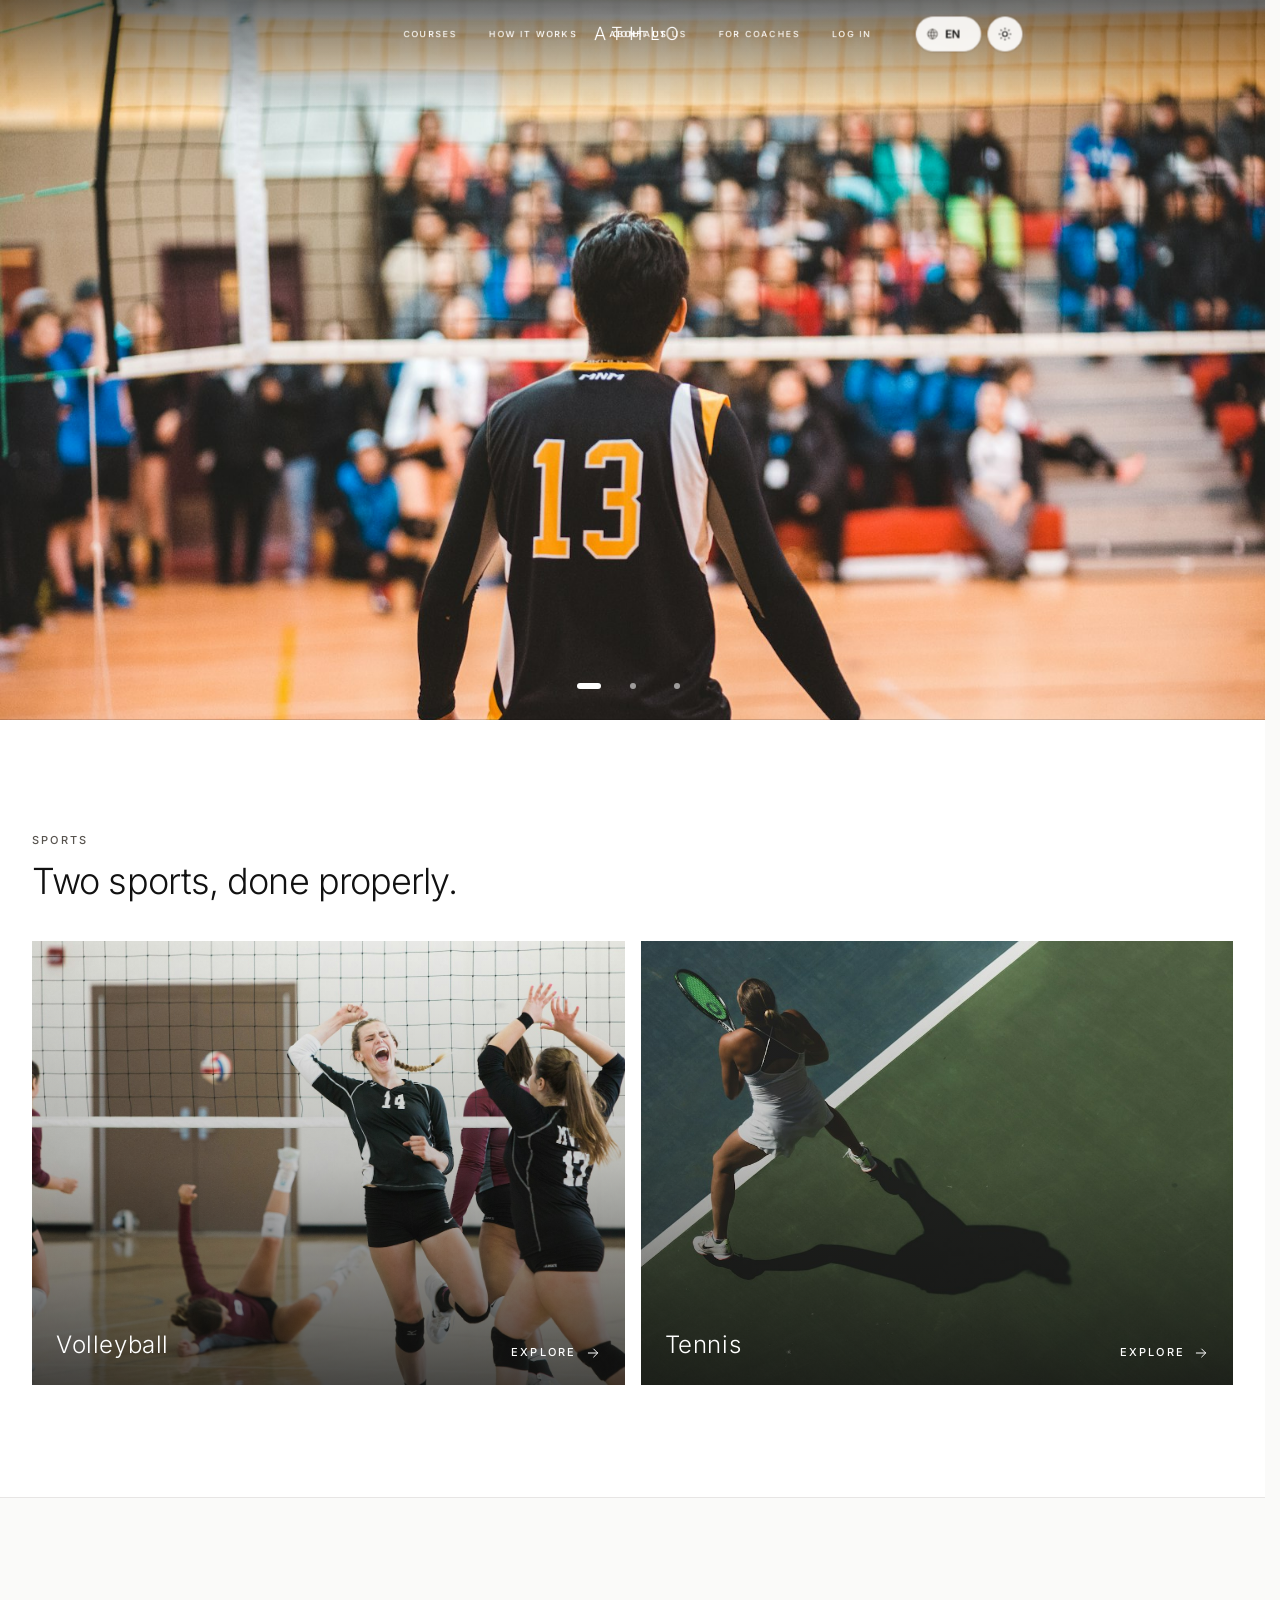
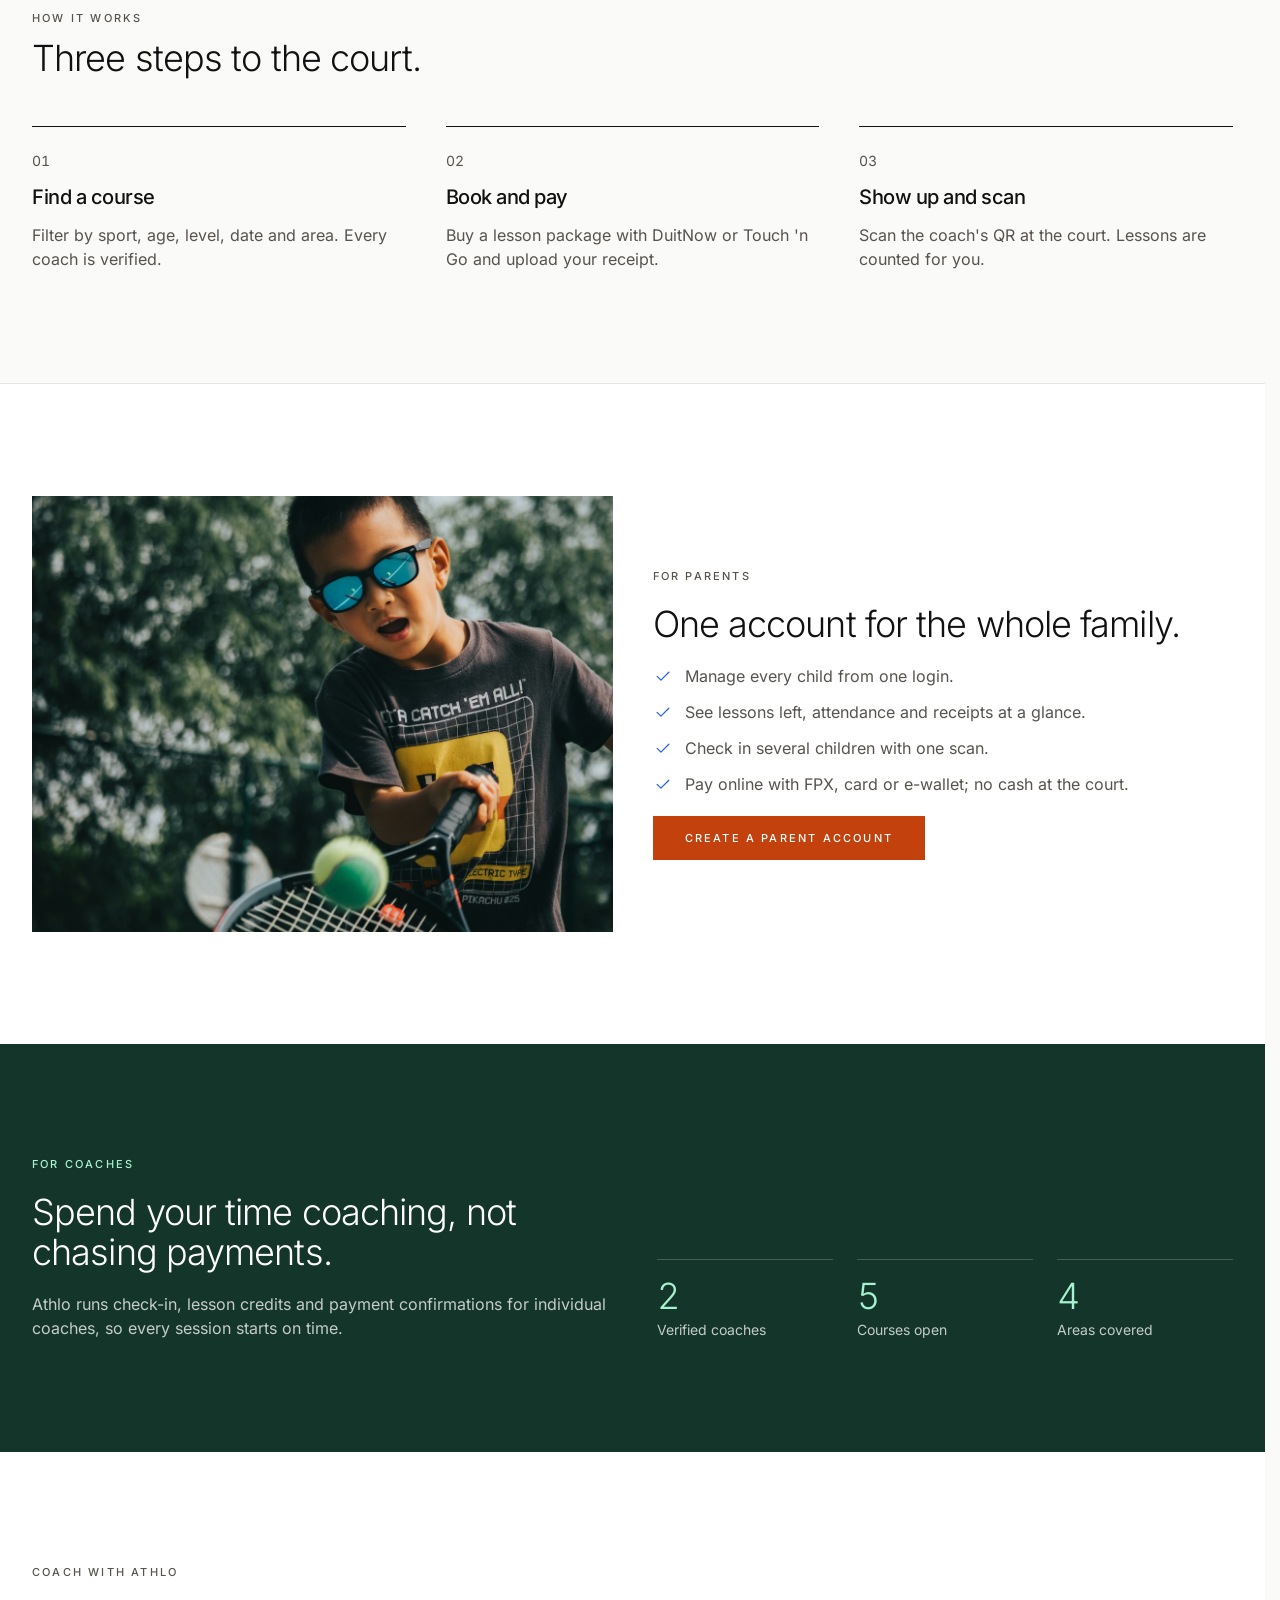
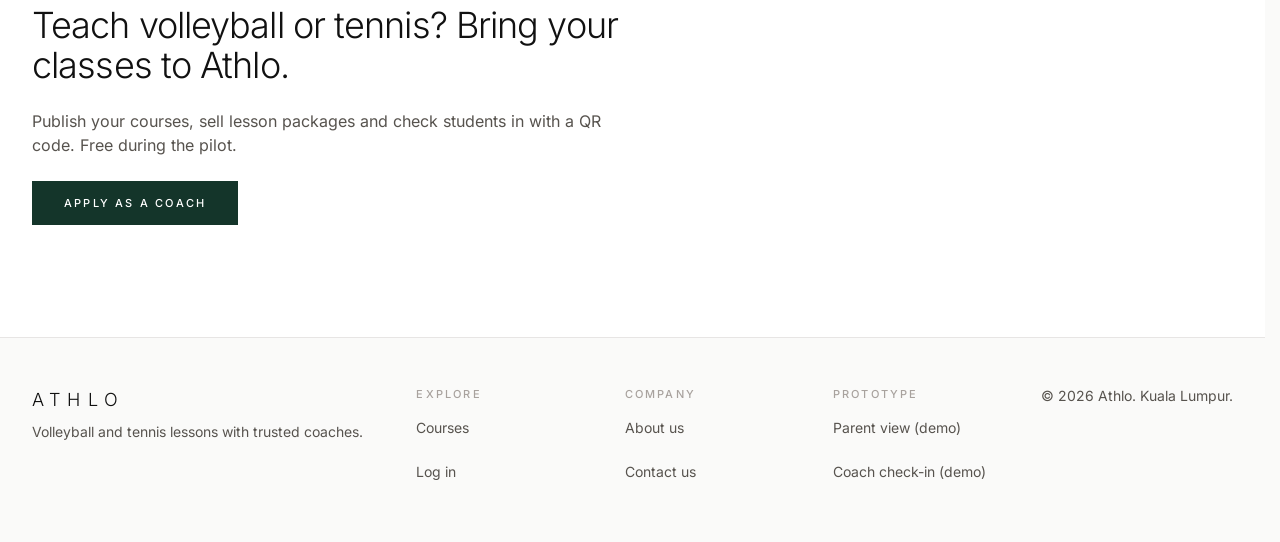
==== commit 9483f1f6: "Prototype: align people tables and retire legacy payment controls" ====
--- a/app/index.html
+++ b/app/index.html
@@ -69,8 +69,8 @@
         }, 6000);
       })();
     </script>
-    <script type="module" crossorigin src="./assets/index-DxznYPn7.js"></script>
-    <link rel="stylesheet" crossorigin href="./assets/index-BrKUnmzT.css">
+    <script type="module" crossorigin src="./assets/index-BWhUEFQb.js"></script>
+    <link rel="stylesheet" crossorigin href="./assets/index-BgsN7Skt.css">
   </head>
   <body>
     <div id="root"></div>
--- a/app/assets/index-BgsN7Skt.css
+++ b/app/assets/index-BgsN7Skt.css
@@ -0,0 +1 @@
+:root{--fc-sticky-header-footer-z: 3;--fc-popover-z: 4}.fc-rk{z-index:var(--fc-popover-z)!important}.fc-gE{isolation:isolate}.fc-wY,.fc-wY *,.fc-wY *:before,.fc-wY *:after{box-sizing:border-box!important}.fc-8m,.fc-8m *{cursor:not-allowed!important}.fc-Is{-ms-overflow-style:none!important;scrollbar-width:none!important}.fc-Is::-webkit-scrollbar{display:none!important}.fc-Ps{flex-shrink:0!important}.fc-qC .fc-VR{display:flex!important;flex-direction:row!important;flex-wrap:wrap!important}.fc-hF .fc-VR>*{float:left!important}[dir=rtl] .fc-hF .fc-VR>*,.fc-hF[dir=rtl] .fc-VR>*{float:right!important}.fc-hF .fc-VR:after{content:""!important;display:block!important;clear:both!important}.fc-Zu{cursor:pointer!important}.fc-Hs{cursor:n-resize!important}.fc-J0{cursor:s-resize!important}.fc-jI{cursor:w-resize!important}[dir=rtl] .fc-jI,.fc-Nk{cursor:e-resize!important}[dir=rtl] .fc-Nk{cursor:w-resize!important}.fc-Mg{cursor:col-resize!important}.fc-0r,.fc-Zc,.fc-yR{position:absolute!important;box-sizing:content-box!important;width:100%!important;height:100%!important}.fc-0r{padding:10px!important;margin:-10px!important}.fc-Zc{padding-left:10px!important;padding-right:10px!important;margin-left:-10px!important;margin-right:-10px!important}.fc-yR{padding-top:10px!important;padding-bottom:10px!important;margin-top:-10px!important;margin-bottom:-10px!important}.fc-JB{position:absolute;inset:0 -5px}.fc-uv{-webkit-user-select:none;-moz-user-select:none;user-select:none}.fc-B9{visibility:hidden}.fc-13{border:0!important}.fc-MT{border-left:0!important;border-right:0!important}.fc-60{border-top:0!important;border-bottom:0!important}.fc-qy{border-top:0!important}.fc-lE{border-bottom:0!important}.fc-MR{border-inline-start:0!important}.fc-li{border-inline-end:0!important}.fc-mN{display:flex!important;flex-direction:row!important}.fc-mU{display:flex!important;flex-direction:column!important}.fc-l7{flex-grow:1!important}.fc-OV{flex-grow:1!important;flex-basis:0!important;min-width:0!important;min-height:0!important}.fc-bW{min-height:0!important}.fc-cq{flex-grow:1!important;flex-basis:0!important;min-width:0!important}.fc-A8{width:100%!important;table-layout:fixed!important;border:0!important;border-collapse:separate!important;border-spacing:0!important}.fc-A8>thead{-moz-column-break-inside:avoid!important;break-inside:avoid!important;page-break-inside:avoid!important}.fc-A8>tbody{background:transparent!important}.fc-A8>thead>tr>th,.fc-A8>tbody>tr>th,.fc-A8>tbody>tr>td{vertical-align:top!important;font-weight:inherit;text-align:inherit}.fc-Ju{padding:0!important}.fc-Eh{padding-top:0!important;padding-bottom:0!important}.fc-yU{margin:0!important}.fc-6S{margin-top:0!important;margin-bottom:0!important}.fc-ve{margin-left:0!important;margin-right:0!important}.fc-aG{white-space:nowrap!important}.fc-v9{white-space:pre!important}.fc-C4{overflow-anchor:none}.fc-rX{pointer-events:none!important}.fc-mR{overflow:hidden!important}.fc-Kv{white-space:nowrap!important;overflow:hidden!important}.fc-Ru{position:relative!important}.fc-r6{position:absolute!important}.fc-2W{inset-inline-start:0!important}.fc-0D{inset-inline-end:0!important}.fc-9b{position:absolute!important;inset:0!important}.fc-6Q,.fc-zm{position:absolute!important;left:0!important;right:0!important}.fc-9F,.fc-Ma{position:absolute!important;top:0!important;bottom:0!important}.fc-6Q{top:0!important}.fc-Ma{left:0!important;right:0!important;width:0!important}@media not print{.fc-Yy{position:sticky!important}.fc-DR{position:sticky!important;top:0!important}.fc-QU{position:sticky!important;inset-inline-start:0!important}.fc-5M{position:sticky!important;top:0!important;z-index:var(--fc-sticky-header-footer-z)!important}}.fc-qN{box-sizing:content-box!important}.fc-rU{position:absolute!important;left:-10000px!important;visibility:hidden!important}.fc-og{position:absolute!important;width:1px!important;height:1px!important;margin:0!important;padding:0!important;border:0!important;overflow:hidden!important;clip-path:inset(50%)!important;white-space:nowrap!important}.fc-hm{align-items:center!important}.fc-cI{align-items:flex-start!important}.fc-Qq{align-items:flex-end!important}.fc-se{position:sticky!important;bottom:0!important;z-index:var(--fc-sticky-header-footer-z)!important}.fc-Vd>*{margin-top:-1px!important}.fc-Vd>*>*{height:1px!important}.fc-or{-moz-column-break-inside:avoid!important;break-inside:avoid!important;page-break-inside:avoid!important}.fc-Lx{min-height:4em!important}.fc-vn{display:flow-root!important}.fc-mP{z-index:0}.fc-NW{z-index:1}.fc-Zs{z-index:2}.fc-D7{z-index:3}.fc-Se{z-index:4}.fc-kE{z-index:5}.fc-Y9{z-index:1000}.fc-DP{z-index:9999}.fc-Xr:focus-visible{z-index:2}.fc-pulse-n5m{font-size:16px;line-height:1.5;--fc-pulse-border-style: solid}.fc-pulse-Z9U{appearance:button;font:inherit;font-feature-settings:inherit;font-variation-settings:inherit;letter-spacing:inherit;color:inherit;opacity:1;background-color:#0000;border-radius:0;margin:0;border:0;padding:0}.fc-pulse-JiE{color:inherit;text-decoration:inherit}.fc-pulse-1EY{position:absolute}.fc-pulse-eYX{position:relative}.fc-pulse-MaV{inset-inline:0}.fc-pulse-AWB{inset-block:0}.fc-pulse-11a{inset-inline-start:-4px}.fc-pulse-4oC{inset-inline-start:-12px}.fc-pulse-rbS{inset-inline-start:0}.fc-pulse-Tuc{inset-inline-end:-4px}.fc-pulse-Z42{inset-inline-end:6px}.fc-pulse-dnf{inset-inline-end:-3px}.fc-pulse-YDC{top:-4px}.fc-pulse-Cy2{top:-14px}.fc-pulse-uqG{top:-16px}.fc-pulse-2ik{top:2px}.fc-pulse-ZnE{top:4px}.fc-pulse-1b8{top:6px}.fc-pulse-ERR{top:50%}.fc-pulse-fJL{bottom:-4px}.fc-pulse-1V6{left:50%}.fc-pulse-88I{order:-1}.fc-pulse-NPw{order:1}.fc-pulse-aAW{margin:-6px}.fc-pulse-CH7{margin:-1px}.fc-pulse-gMS{margin:4px}.fc-pulse-cGD{margin:6px}.fc-pulse-bvX{margin:8px}.fc-pulse-rUb{margin:12px}.fc-pulse-cKZ{margin-inline:2px}.fc-pulse-rVY{margin-inline:4px}.fc-pulse-fn8{margin-inline:8px}.fc-pulse-148{margin-inline:1px}.fc-pulse-kWT{margin-block:-1px}.fc-pulse-cJ3{margin-block:2px}.fc-pulse-V9v{margin-block:4px}.fc-pulse-ckd{margin-block:6px}.fc-pulse-2tF{margin-block:8px}.fc-pulse-60W{margin-block:10px}.fc-pulse-SEP{margin-block:1px}.fc-pulse-Jzj{margin-inline-start:2px}.fc-pulse-Wga{margin-inline-start:4px}.fc-pulse-p9t{margin-inline-end:-6px}.fc-pulse-3e1{margin-inline-end:2px}.fc-pulse-KYn{margin-inline-end:4px}.fc-pulse-9hC{margin-inline-end:1px}.fc-pulse-Dq8{margin-top:-4px}.fc-pulse-6iV{margin-top:2px}.fc-pulse-sEX{margin-top:1px}.fc-pulse-WdH{margin-bottom:2px}.fc-pulse-Ika{margin-bottom:1px}.fc-pulse-nHS{margin-bottom:-1px}.fc-pulse-F99{margin-left:-4px}.fc-pulse-eF2{display:contents}.fc-pulse-I48{display:block}.fc-pulse-dl1{display:flex}.fc-pulse-i3N{display:grid}.fc-pulse-pps{display:none}.fc-pulse-63n{width:0;height:0}.fc-pulse-3wQ{width:8px;height:8px}.fc-pulse-XUJ{width:20px;height:20px}.fc-pulse-MSG{width:24px;height:24px}.fc-pulse-IY5{width:28px;height:28px}.fc-pulse-uuA{height:8px}.fc-pulse-oM6{height:20px}.fc-pulse-TFV{height:24px}.fc-pulse-lIh{height:28px}.fc-pulse-84e{min-height:2px}.fc-pulse-p7s{min-height:4px}.fc-pulse-mhE{min-height:12px}.fc-pulse-5kF{width:6px}.fc-pulse-roZ{width:50%}.fc-pulse-hza{width:8px}.fc-pulse-4Tv{width:5px}.fc-pulse-Cdk{max-width:240px}.fc-pulse-2KU{min-width:0}.fc-pulse-aNc{min-width:220px}.fc-pulse-yi0{flex-shrink:0}.fc-pulse-1Zl{flex-shrink:1}.fc-pulse-OLq{flex-shrink:100}.fc-pulse-1El{flex-grow:1}.fc-pulse-KxI{rotate:-90deg}.fc-pulse-z44{rotate:90deg}.fc-pulse-jmT{rotate:180deg}.fc-pulse-sgX{flex-direction:column}.fc-pulse-1sP{flex-direction:row}.fc-pulse-dNl{flex-wrap:wrap}.fc-pulse-XpK{align-items:center}.fc-pulse-N2M{justify-content:space-between}.fc-pulse-E9P{justify-content:center}.fc-pulse-LMv{justify-content:flex-end}.fc-pulse-NWN{gap:4px}.fc-pulse-tgZ{gap:8px}.fc-pulse-yth{gap:20px}.fc-pulse-V08{gap:24px}.fc-pulse-sI7{align-self:flex-start}.fc-pulse-pKG{overflow:hidden}.fc-pulse-AAA{border-radius:3.40282e38px}.fc-pulse-KzJ{border-radius:6px}.fc-pulse-Fvv{border-radius:4px}.fc-pulse-kmj{border-start-start-radius:4px;border-end-start-radius:4px}.fc-pulse-Skl{border-start-end-radius:4px;border-end-end-radius:4px}.fc-pulse-Z7Q{border-top-left-radius:4px;border-top-right-radius:4px}.fc-pulse-2qh{border-bottom-left-radius:4px;border-bottom-right-radius:4px}.fc-pulse-wko{border-top-left-radius:8px;border-top-right-radius:8px}.fc-pulse-L2o{border-bottom-right-radius:8px;border-bottom-left-radius:8px}.fc-pulse-wsy,.fc-pulse-qQW{border-style:var(--fc-pulse-border-style);border-width:1px}.fc-pulse-Vpk{border-style:var(--fc-pulse-border-style);border-width:6px}.fc-pulse-1Wx{border-inline-style:var(--fc-pulse-border-style);border-inline-width:1px}.fc-pulse-JIC{border-block-style:var(--fc-pulse-border-style);border-block-width:1px}.fc-pulse-3J4{border-inline-start-style:var(--fc-pulse-border-style);border-inline-start-width:1px}.fc-pulse-USt{border-inline-end-style:var(--fc-pulse-border-style);border-inline-end-width:1px}.fc-pulse-ku3{border-top-style:var(--fc-pulse-border-style);border-top-width:1px}.fc-pulse-zi1{border-bottom-style:var(--fc-pulse-border-style);border-bottom-width:1px}.fc-pulse-TN2{--fc-pulse-border-style: dotted;border-style:dotted}.fc-pulse-lNM{border-color:var(--fc-event-color)}.fc-pulse-FMd{border-color:var(--fc-pulse-border)}.fc-pulse-upi{border-color:var(--fc-pulse-now)}.fc-pulse-xkd{border-color:var(--fc-pulse-primary)}.fc-pulse-dck{border-color:var(--fc-pulse-strong-border)}.fc-pulse-d0j{border-color:#0000}.fc-pulse-YjJ{background-color:var(--fc-event-color)}.fc-pulse-aRD{background-color:var(--fc-pulse-background)}.fc-pulse-Kwh{background-color:var(--fc-pulse-faint)}.fc-pulse-afe{background-color:var(--fc-pulse-highlight)}.fc-pulse-LKt{background-color:var(--fc-pulse-muted)}.fc-pulse-WBN{background-color:var(--fc-pulse-primary)}.fc-pulse-7tK{background-color:var(--fc-pulse-secondary)}.fc-pulse-V8J{background-color:var(--fc-pulse-selected)}.fc-pulse-Lu4{background-color:var(--fc-pulse-tertiary)}.fc-pulse-ntj{background-color:var(--fc-pulse-unselected)}@media not print{.fc-pulse-rf6{box-shadow:0 1px 3px #0000001a,0 1px 2px -1px #0000001a}}@media not print{@supports (color:color-mix(in lab,red,red)){.fc-pulse-gTC{background-color:color-mix(in oklab,var(--fc-event-color)15%,transparent)}}@supports not (color:color-mix(in lab,red,red)){.fc-pulse-gTC{position:relative;isolation:isolate}.fc-pulse-gTC:before{content:"";position:absolute;inset:0;background-color:var(--fc-event-color);opacity:.15;z-index:-1}}}.fc-pulse-KUX{padding:2px}.fc-pulse-iS4{padding:4px}.fc-pulse-3N5{padding:8px}.fc-pulse-7A6{padding:1px}.fc-pulse-oQ2{padding-inline:2px}.fc-pulse-aCI{padding-inline:4px}.fc-pulse-ZrE{padding-inline:6px}.fc-pulse-Nca{padding-inline:8px}.fc-pulse-Eaq{padding-inline:10px}.fc-pulse-Apf{padding-inline:12px}.fc-pulse-KRz{padding-inline:16px}.fc-pulse-F1o{padding-inline:1px}.fc-pulse-2rx{padding-block:2px}.fc-pulse-Jhn{padding-block:4px}.fc-pulse-dl6{padding-block:8px}.fc-pulse-P9h{padding-block:60px}.fc-pulse-z5u{padding-block:1px}.fc-pulse-a7i{padding-inline-start:2px}.fc-pulse-C2j{padding-inline-start:4px}.fc-pulse-166{padding-top:2px}.fc-pulse-4dx{padding-top:4px}.fc-pulse-lTO{padding-bottom:8px}.fc-pulse-AVD{font-size:24px;line-height:calc(2/1.5)}.fc-pulse-vQz{font-size:11px;line-height:1.09091}.fc-pulse-1Po{font-size:16px;line-height:1.5}.fc-pulse-9yp{font-size:14px;line-height:calc(1.25/.875)}.fc-pulse-a3B{font-size:12px;line-height:calc(1/.75)}.fc-pulse-DIS{font-weight:700}.fc-pulse-1OT{font-weight:500}.fc-pulse-C8a{font-weight:600}.fc-pulse-IPx{text-overflow:ellipsis}.fc-pulse-TZ4{white-space:nowrap}.fc-pulse-jm6{white-space:pre}.fc-pulse-i9F{color:var(--fc-event-contrast-color)}.fc-pulse-EB5{color:var(--fc-pulse-foreground)}.fc-pulse-UnP{color:var(--fc-pulse-muted-foreground)}.fc-pulse-jv3{color:var(--fc-pulse-primary-foreground)}.fc-pulse-EVd{color:var(--fc-pulse-secondary-foreground)}.fc-pulse-8tO{color:var(--fc-pulse-secondary-icon)}.fc-pulse-fhL{color:var(--fc-pulse-selected-foreground)}.fc-pulse-c79{color:var(--fc-pulse-tertiary-foreground)}.fc-pulse-qNi{color:var(--fc-pulse-unselected-foreground)}.fc-pulse-L1Y{font-style:italic}.fc-pulse-lMo{opacity:.5}.fc-pulse-iTG{opacity:.75}.fc-pulse-1kP{box-shadow:0 10px 15px -3px #0000001a,0 4px 6px -4px #0000001a}.fc-pulse-tkw{box-shadow:0 4px 6px -1px #0000001a,0 2px 4px -2px #0000001a}.fc-pulse-qNs{box-shadow:0 1px 3px #0000001a,0 1px 2px -1px #0000001a}.fc-pulse-A3h{box-shadow:0 0 0 1px var(--fc-pulse-ring-color, currentcolor)}.fc-pulse-GBJ{box-shadow:0 0 0 2px var(--fc-pulse-ring-color, currentcolor)}.fc-pulse-XCS{box-shadow:0 1px 2px #0000001a}.fc-pulse-KdO{box-shadow:0 1px 3px #0003}.fc-pulse-Y7n{--fc-pulse-ring-color: var(--fc-pulse-background) }.fc-pulse-2R2{outline-style:solid;outline-width:1px}.fc-pulse-0Bj{outline-style:solid;outline-width:2px}.fc-pulse-07j{outline-offset:-1px}.fc-pulse-fFh{outline-offset:-2px}.fc-pulse-3Xj{outline-offset:2px}.fc-pulse-8qP{outline-color:var(--fc-pulse-tertiary)}.fc-pulse-hS8{outline-style:none!important}.fc-pulse-fpi{background:linear-gradient(var(--fc-pulse-faint),var(--fc-pulse-faint))var(--fc-pulse-background)}.fc-pulse-X4o{background:linear-gradient(var(--fc-pulse-strong),var(--fc-pulse-strong))var(--fc-pulse-background)}.fc-pulse-F5S:not(:first-child){margin-inline-start:-1px}.fc-pulse-WWn:not(:first-child){border-inline-start-color:#0000}.fc-pulse-7NL:not(:last-child){border-inline-end-color:var(--fc-pulse-border)}@media(hover:hover){.fc-pulse-vs6:is(:where(.fc-pulse-bCs):hover *){display:block}.fc-pulse-F4j:is(:where(.fc-pulse-bCs):hover *){background-color:var(--fc-pulse-tertiary-over)}.fc-pulse-FdK:is(:where(.fc-pulse-bCs):hover *){color:var(--fc-pulse-foreground)}.fc-pulse-TLh:is(:where(.fc-pulse-bCs):hover *){color:var(--fc-pulse-secondary-icon-over)}.fc-pulse-Ogp:is(:where(.fc-pulse-bCs):hover *){text-decoration-line:underline}}.fc-pulse-Gjm:is(:where(.fc-pulse-bCs):focus-visible *){background-color:var(--fc-pulse-tertiary-over)}.fc-pulse-wBD:is(:where(.fc-pulse-bCs):focus-visible *){color:var(--fc-pulse-foreground)}.fc-pulse-zfc:is(:where(.fc-pulse-bCs):focus-visible *){color:var(--fc-pulse-secondary-icon-over)}.fc-pulse-nPR:is(:where(.fc-pulse-bCs):focus-visible *){outline-style:solid;outline-width:2px}.fc-pulse-wy6:is(:where(.fc-pulse-bCs):active *){background-color:var(--fc-pulse-tertiary-down)}.fc-pulse-YPX:first-child{margin-inline-start:-4px}.fc-pulse-Bn0:first-child{border-start-start-radius:4px;border-end-start-radius:4px}.fc-pulse-mTY:last-child{margin-inline-end:-4px}.fc-pulse-lFh:last-child{border-start-end-radius:4px;border-end-end-radius:4px}@media(hover:hover){.fc-pulse-Hc8:hover{background-color:var(--fc-pulse-faint)}.fc-pulse-OT5:hover{background-color:var(--fc-pulse-muted)}.fc-pulse-S3M:hover{background-color:var(--fc-pulse-primary-over)}.fc-pulse-JnV:hover{background-color:var(--fc-pulse-secondary-over)}.fc-pulse-8bo:hover{background-color:var(--fc-pulse-strong)}.fc-pulse-Q9K:hover{background-color:var(--fc-pulse-tertiary-over)}.fc-pulse-Frw:hover{background-color:var(--fc-event-color)}@supports (color:color-mix(in lab,red,red)){.fc-pulse-Frw:hover{background-color:color-mix(in oklab,var(--fc-event-color)92%,var(--fc-event-contrast-color))}}.fc-pulse-Eu0:hover{text-decoration-line:underline}.fc-pulse-V7v:hover{background:linear-gradient(var(--fc-pulse-stronger),var(--fc-pulse-stronger))var(--fc-pulse-background)}}.fc-pulse-G9W:focus-visible{background-color:var(--fc-pulse-faint)}.fc-pulse-rQT:focus-visible{background-color:var(--fc-pulse-muted)}.fc-pulse-bAi:focus-visible{background-color:var(--fc-pulse-secondary-over)}.fc-pulse-Lto:focus-visible{background-color:var(--fc-pulse-tertiary-over)}.fc-pulse-uqo:focus-visible{outline-style:solid;outline-width:2px}.fc-pulse-oJW:active{background-color:var(--fc-pulse-muted)}.fc-pulse-jnQ:active{background-color:var(--fc-pulse-primary-down)}.fc-pulse-s1M:active{background-color:var(--fc-pulse-secondary-down)}.fc-pulse-wm1:active{background-color:var(--fc-pulse-strong)}.fc-pulse-QpP:active{background-color:var(--fc-pulse-stronger)}.fc-pulse-dpx:active{background-color:var(--fc-pulse-tertiary-down)}.fc-pulse-st8:active{background-color:var(--fc-event-color)}@supports (color:color-mix(in lab,red,red)){.fc-pulse-st8:active{background-color:color-mix(in oklab,var(--fc-event-color)85%,var(--fc-event-contrast-color))}}.fc-pulse-08e:active{background:linear-gradient(var(--fc-pulse-strongest),var(--fc-pulse-strongest))var(--fc-pulse-background)}@media print{.fc-pulse-jsy{border-width:1px}.fc-pulse-DO7{border-color:var(--fc-event-color)}.fc-pulse-4MR{border-color:#000}.fc-pulse-vwH{background-color:#fff}.fc-pulse-cfp{color:#000}}[dir=rtl] .fc-pulse-keW{rotate:-90deg}[dir=rtl] .fc-pulse-jY6{rotate:none}[dir=rtl] .fc-pulse-ZW3{rotate:90deg}[dir=rtl] .fc-pulse-asP{rotate:180deg}:root{--fc-pulse-primary: #117aff;--fc-pulse-primary-over: #3689ff;--fc-pulse-primary-down: #4f98ff;--fc-pulse-primary-foreground: #fff;--fc-pulse-secondary: var(--fc-pulse-background);--fc-pulse-secondary-over: var(--fc-pulse-faint);--fc-pulse-secondary-down: var(--fc-pulse-muted);--fc-pulse-secondary-foreground: var(--fc-pulse-foreground);--fc-pulse-secondary-icon: var(--fc-pulse-faint-foreground);--fc-pulse-secondary-icon-over: var(--fc-pulse-muted-foreground);--fc-pulse-tertiary: var(--fc-pulse-primary);--fc-pulse-tertiary-over: #3689ff;--fc-pulse-tertiary-down: #4f98ff;--fc-pulse-tertiary-foreground: var(--fc-pulse-primary-foreground);--fc-pulse-event: #012e66;--fc-pulse-event-contrast: #fff;--fc-pulse-background-event: #818cf8;--fc-pulse-highlight: #38bdf81A;--fc-pulse-now: #ef4444;--fc-pulse-unselected: var(--fc-pulse-muted);--fc-pulse-unselected-foreground: var(--fc-pulse-foreground);--fc-pulse-selected: var(--fc-pulse-background);--fc-pulse-selected-foreground: var(--fc-pulse-foreground);--fc-pulse-background: #fff;--fc-pulse-faint: #00000008;--fc-pulse-muted: #00000012;--fc-pulse-strong: #0000001F;--fc-pulse-stronger: #00000029;--fc-pulse-strongest: #00000033;--fc-pulse-foreground: #232d3e;--fc-pulse-faint-foreground: #9ca3af;--fc-pulse-muted-foreground: #545c6c;--fc-pulse-border: #e5e7eb;--fc-pulse-strong-border: #d5d5d6}@media not print{[data-color-scheme=dark]{--fc-pulse-secondary: var(--fc-pulse-muted);--fc-pulse-secondary-over: var(--fc-pulse-strong);--fc-pulse-secondary-down: var(--fc-pulse-stronger);--fc-pulse-secondary-foreground: var(--fc-pulse-foreground);--fc-pulse-secondary-icon: var(--fc-pulse-muted-foreground);--fc-pulse-secondary-icon-over: var(--fc-pulse-foreground);--fc-pulse-tertiary: #1284ff;--fc-pulse-tertiary-over: #3992ff;--fc-pulse-tertiary-down: #539fff;--fc-pulse-unselected: var(--fc-pulse-muted);--fc-pulse-unselected-foreground: var(--fc-pulse-foreground);--fc-pulse-selected: var(--fc-pulse-strong);--fc-pulse-selected-foreground: var(--fc-pulse-foreground);--fc-pulse-background: #030712;--fc-pulse-faint: #ffffff08;--fc-pulse-muted: #ffffff12;--fc-pulse-strong: #ffffff1F;--fc-pulse-stronger: #ffffff29;--fc-pulse-strongest: #ffffff33;--fc-pulse-foreground: #d6dee8;--fc-pulse-faint-foreground: #8897ab;--fc-pulse-muted-foreground: #b5c1d0;--fc-pulse-border: #1a202c;--fc-pulse-strong-border: #374257}}.rdp-root{--rdp-accent-color: blue;--rdp-accent-background-color: #f0f0ff;--rdp-day-height: 44px;--rdp-day-width: 44px;--rdp-day_button-border-radius: 100%;--rdp-day_button-border: 2px solid transparent;--rdp-day_button-height: 42px;--rdp-day_button-width: 42px;--rdp-selected-border: 2px solid var(--rdp-accent-color);--rdp-disabled-opacity: .5;--rdp-outside-opacity: .75;--rdp-today-color: var(--rdp-accent-color);--rdp-dropdown-gap: .5rem;--rdp-months-gap: 2rem;--rdp-nav_button-disabled-opacity: .5;--rdp-nav_button-height: 2.25rem;--rdp-nav_button-width: 2.25rem;--rdp-nav-height: 2.75rem;--rdp-range_middle-background-color: var(--rdp-accent-background-color);--rdp-range_middle-color: inherit;--rdp-range_start-color: white;--rdp-range_start-background: linear-gradient( var(--rdp-gradient-direction), transparent 50%, var(--rdp-range_middle-background-color) 50% );--rdp-range_start-date-background-color: var(--rdp-accent-color);--rdp-range_end-background: linear-gradient( var(--rdp-gradient-direction), var(--rdp-range_middle-background-color) 50%, transparent 50% );--rdp-range_end-color: white;--rdp-range_end-date-background-color: var(--rdp-accent-color);--rdp-week_number-border-radius: 100%;--rdp-week_number-border: 2px solid transparent;--rdp-week_number-height: var(--rdp-day-height);--rdp-week_number-opacity: .75;--rdp-week_number-width: var(--rdp-day-width);--rdp-weeknumber-text-align: center;--rdp-weekday-opacity: .75;--rdp-weekday-padding: .5rem 0rem;--rdp-weekday-text-align: center;--rdp-gradient-direction: 90deg;--rdp-animation_duration: .3s;--rdp-animation_timing: cubic-bezier(.4, 0, .2, 1)}.rdp-root[dir=rtl]{--rdp-gradient-direction: -90deg}.rdp-root[data-broadcast-calendar=true]{--rdp-outside-opacity: unset}.rdp-root{position:relative;box-sizing:border-box}.rdp-root *{box-sizing:border-box}.rdp-day{width:var(--rdp-day-width);height:var(--rdp-day-height);text-align:center}.rdp-day_button{background:none;padding:0;margin:0;cursor:pointer;font:inherit;color:inherit;justify-content:center;align-items:center;display:flex;width:var(--rdp-day_button-width);height:var(--rdp-day_button-height);border:var(--rdp-day_button-border);border-radius:var(--rdp-day_button-border-radius)}.rdp-day_button:disabled{cursor:revert}.rdp-caption_label{z-index:1;position:relative;display:inline-flex;align-items:center;white-space:nowrap;border:0}.rdp-dropdown:focus-visible~.rdp-caption_label{outline:5px auto Highlight;outline:5px auto -webkit-focus-ring-color}.rdp-button_next,.rdp-button_previous{border:none;background:none;padding:0;margin:0;cursor:pointer;font:inherit;color:inherit;-moz-appearance:none;-webkit-appearance:none;display:inline-flex;align-items:center;justify-content:center;position:relative;appearance:none;width:var(--rdp-nav_button-width);height:var(--rdp-nav_button-height)}.rdp-button_next:disabled,.rdp-button_next[aria-disabled=true],.rdp-button_previous:disabled,.rdp-button_previous[aria-disabled=true]{cursor:revert;opacity:var(--rdp-nav_button-disabled-opacity)}.rdp-chevron{display:inline-block;fill:var(--rdp-accent-color)}.rdp-root[dir=rtl] .rdp-nav .rdp-chevron{transform:rotate(180deg);transform-origin:50%}.rdp-dropdowns{position:relative;display:inline-flex;align-items:center;gap:var(--rdp-dropdown-gap)}.rdp-dropdown{z-index:2;opacity:0;appearance:none;position:absolute;inset-block-start:0;inset-block-end:0;inset-inline-start:0;width:100%;margin:0;padding:0;cursor:inherit;border:none;line-height:inherit}.rdp-dropdown_root{position:relative;display:inline-flex;align-items:center}.rdp-dropdown_root[data-disabled=true] .rdp-chevron{opacity:var(--rdp-disabled-opacity)}.rdp-month_caption{display:flex;align-content:center;height:var(--rdp-nav-height);font-weight:700;font-size:large}.rdp-root[data-nav-layout=around] .rdp-month,.rdp-root[data-nav-layout=after] .rdp-month{position:relative}.rdp-root[data-nav-layout=around] .rdp-month_caption{justify-content:center;margin-inline-start:var(--rdp-nav_button-width);margin-inline-end:var(--rdp-nav_button-width);position:relative}.rdp-root[data-nav-layout=around] .rdp-button_previous{position:absolute;inset-inline-start:0;top:0;height:var(--rdp-nav-height);display:inline-flex}.rdp-root[data-nav-layout=around] .rdp-button_next{position:absolute;inset-inline-end:0;top:0;height:var(--rdp-nav-height);display:inline-flex;justify-content:center}.rdp-months{position:relative;display:flex;flex-wrap:wrap;gap:var(--rdp-months-gap);max-width:fit-content}.rdp-month_grid{border-collapse:collapse}.rdp-nav{position:absolute;inset-block-start:0;inset-inline-end:0;display:flex;align-items:center;height:var(--rdp-nav-height)}.rdp-weekday{opacity:var(--rdp-weekday-opacity);padding:var(--rdp-weekday-padding);font-weight:500;font-size:smaller;text-align:var(--rdp-weekday-text-align);text-transform:var(--rdp-weekday-text-transform)}.rdp-week_number{opacity:var(--rdp-week_number-opacity);font-weight:400;font-size:small;height:var(--rdp-week_number-height);width:var(--rdp-week_number-width);border:var(--rdp-week_number-border);border-radius:var(--rdp-week_number-border-radius);text-align:var(--rdp-weeknumber-text-align)}.rdp-today:not(.rdp-outside){color:var(--rdp-today-color)}.rdp-selected{font-weight:700;font-size:large}.rdp-selected .rdp-day_button{border:var(--rdp-selected-border)}.rdp-outside{opacity:var(--rdp-outside-opacity)}.rdp-disabled:not(.rdp-selected){opacity:var(--rdp-disabled-opacity)}.rdp-hidden{visibility:hidden;color:var(--rdp-range_start-color)}.rdp-range_start{background:var(--rdp-range_start-background)}.rdp-range_start .rdp-day_button{background-color:var(--rdp-range_start-date-background-color);color:var(--rdp-range_start-color)}.rdp-range_middle{background-color:var(--rdp-range_middle-background-color)}.rdp-range_middle .rdp-day_button{border:unset;border-radius:unset;color:var(--rdp-range_middle-color)}.rdp-range_end{background:var(--rdp-range_end-background);color:var(--rdp-range_end-color)}.rdp-range_end .rdp-day_button{color:var(--rdp-range_start-color);background-color:var(--rdp-range_end-date-background-color)}.rdp-range_start.rdp-range_end{background:revert}.rdp-focusable{cursor:pointer}@keyframes rdp-slide_in_left{0%{transform:translate(-100%)}to{transform:translate(0)}}@keyframes rdp-slide_in_right{0%{transform:translate(100%)}to{transform:translate(0)}}@keyframes rdp-slide_out_left{0%{transform:translate(0)}to{transform:translate(-100%)}}@keyframes rdp-slide_out_right{0%{transform:translate(0)}to{transform:translate(100%)}}.rdp-weeks_before_enter{animation:rdp-slide_in_left var(--rdp-animation_duration) var(--rdp-animation_timing) forwards}.rdp-weeks_before_exit{animation:rdp-slide_out_left var(--rdp-animation_duration) var(--rdp-animation_timing) forwards}.rdp-weeks_after_enter{animation:rdp-slide_in_right var(--rdp-animation_duration) var(--rdp-animation_timing) forwards}.rdp-weeks_after_exit{animation:rdp-slide_out_right var(--rdp-animation_duration) var(--rdp-animation_timing) forwards}.rdp-root[dir=rtl] .rdp-weeks_after_enter{animation:rdp-slide_in_left var(--rdp-animation_duration) var(--rdp-animation_timing) forwards}.rdp-root[dir=rtl] .rdp-weeks_before_exit{animation:rdp-slide_out_right var(--rdp-animation_duration) var(--rdp-animation_timing) forwards}.rdp-root[dir=rtl] .rdp-weeks_before_enter{animation:rdp-slide_in_right var(--rdp-animation_duration) var(--rdp-animation_timing) forwards}.rdp-root[dir=rtl] .rdp-weeks_after_exit{animation:rdp-slide_out_left var(--rdp-animation_duration) var(--rdp-animation_timing) forwards}@keyframes rdp-fade_in{0%{opacity:0}to{opacity:1}}@keyframes rdp-fade_out{0%{opacity:1}to{opacity:0}}.rdp-caption_after_enter{animation:rdp-fade_in var(--rdp-animation_duration) var(--rdp-animation_timing) forwards}.rdp-caption_after_exit{animation:rdp-fade_out var(--rdp-animation_duration) var(--rdp-animation_timing) forwards}.rdp-caption_before_enter{animation:rdp-fade_in var(--rdp-animation_duration) var(--rdp-animation_timing) forwards}.rdp-caption_before_exit{animation:rdp-fade_out var(--rdp-animation_duration) var(--rdp-animation_timing) forwards}@font-face{font-family:Inter;font-style:normal;font-display:swap;font-weight:300;src:url(./inter-cyrillic-ext-300-normal-CgCALhwJ.woff2) format("woff2"),url(./inter-cyrillic-ext-300-normal-RId2JxDB.woff) format("woff");unicode-range:U+0460-052F,U+1C80-1C8A,U+20B4,U+2DE0-2DFF,U+A640-A69F,U+FE2E-FE2F}@font-face{font-family:Inter;font-style:normal;font-display:swap;font-weight:300;src:url(./inter-cyrillic-300-normal-BnqRxXuy.woff2) format("woff2"),url(./inter-cyrillic-300-normal-LR1W_oT8.woff) format("woff");unicode-range:U+0301,U+0400-045F,U+0490-0491,U+04B0-04B1,U+2116}@font-face{font-family:Inter;font-style:normal;font-display:swap;font-weight:300;src:url(./inter-greek-ext-300-normal-l2DDyC6M.woff2) format("woff2"),url(./inter-greek-ext-300-normal-DLbbeei1.woff) format("woff");unicode-range:U+1F00-1FFF}@font-face{font-family:Inter;font-style:normal;font-display:swap;font-weight:300;src:url(./inter-greek-300-normal-DmGD3g_f.woff2) format("woff2"),url(./inter-greek-300-normal-BrhSP0vQ.woff) format("woff");unicode-range:U+0370-0377,U+037A-037F,U+0384-038A,U+038C,U+038E-03A1,U+03A3-03FF}@font-face{font-family:Inter;font-style:normal;font-display:swap;font-weight:300;src:url(./inter-vietnamese-300-normal-Bdr24Bqb.woff2) format("woff2"),url(./inter-vietnamese-300-normal-DDGmYYdT.woff) format("woff");unicode-range:U+0102-0103,U+0110-0111,U+0128-0129,U+0168-0169,U+01A0-01A1,U+01AF-01B0,U+0300-0301,U+0303-0304,U+0308-0309,U+0323,U+0329,U+1EA0-1EF9,U+20AB}@font-face{font-family:Inter;font-style:normal;font-display:swap;font-weight:300;src:url(./inter-latin-ext-300-normal-CPgO9Ksf.woff2) format("woff2"),url(./inter-latin-ext-300-normal-Dp1L8vcn.woff) format("woff");unicode-range:U+0100-02BA,U+02BD-02C5,U+02C7-02CC,U+02CE-02D7,U+02DD-02FF,U+0304,U+0308,U+0329,U+1D00-1DBF,U+1E00-1E9F,U+1EF2-1EFF,U+2020,U+20A0-20AB,U+20AD-20C0,U+2113,U+2C60-2C7F,U+A720-A7FF}@font-face{font-family:Inter;font-style:normal;font-display:swap;font-weight:300;src:url(./inter-latin-300-normal-BVlfKGgI.woff2) format("woff2"),url(./inter-latin-300-normal-i8F0SvXL.woff) format("woff");unicode-range:U+0000-00FF,U+0131,U+0152-0153,U+02BB-02BC,U+02C6,U+02DA,U+02DC,U+0304,U+0308,U+0329,U+2000-206F,U+20AC,U+2122,U+2191,U+2193,U+2212,U+2215,U+FEFF,U+FFFD}@font-face{font-family:Inter;font-style:normal;font-display:swap;font-weight:400;src:url(./inter-cyrillic-ext-400-normal-BQZuk6qB.woff2) format("woff2"),url(./inter-cyrillic-ext-400-normal-DQukG94-.woff) format("woff");unicode-range:U+0460-052F,U+1C80-1C8A,U+20B4,U+2DE0-2DFF,U+A640-A69F,U+FE2E-FE2F}@font-face{font-family:Inter;font-style:normal;font-display:swap;font-weight:400;src:url(./inter-cyrillic-400-normal-obahsSVq.woff2) format("woff2"),url(./inter-cyrillic-400-normal-HOLc17fK.woff) format("woff");unicode-range:U+0301,U+0400-045F,U+0490-0491,U+04B0-04B1,U+2116}@font-face{font-family:Inter;font-style:normal;font-display:swap;font-weight:400;src:url(./inter-greek-ext-400-normal-DGGRlc-M.woff2) format("woff2"),url(./inter-greek-ext-400-normal-KugGGMne.woff) format("woff");unicode-range:U+1F00-1FFF}@font-face{font-family:Inter;font-style:normal;font-display:swap;font-weight:400;src:url(./inter-greek-400-normal-B4URO6DV.woff2) format("woff2"),url(./inter-greek-400-normal-q2sYcFCs.woff) format("woff");unicode-range:U+0370-0377,U+037A-037F,U+0384-038A,U+038C,U+038E-03A1,U+03A3-03FF}@font-face{font-family:Inter;font-style:normal;font-display:swap;font-weight:400;src:url(./inter-vietnamese-400-normal-DMkecbls.woff2) format("woff2"),url(./inter-vietnamese-400-normal-Bbgyi5SW.woff) format("woff");unicode-range:U+0102-0103,U+0110-0111,U+0128-0129,U+0168-0169,U+01A0-01A1,U+01AF-01B0,U+0300-0301,U+0303-0304,U+0308-0309,U+0323,U+0329,U+1EA0-1EF9,U+20AB}@font-face{font-family:Inter;font-style:normal;font-display:swap;font-weight:400;src:url(./inter-latin-ext-400-normal-C1nco2VV.woff2) format("woff2"),url(./inter-latin-ext-400-normal-77YHD8bZ.woff) format("woff");unicode-range:U+0100-02BA,U+02BD-02C5,U+02C7-02CC,U+02CE-02D7,U+02DD-02FF,U+0304,U+0308,U+0329,U+1D00-1DBF,U+1E00-1E9F,U+1EF2-1EFF,U+2020,U+20A0-20AB,U+20AD-20C0,U+2113,U+2C60-2C7F,U+A720-A7FF}@font-face{font-family:Inter;font-style:normal;font-display:swap;font-weight:400;src:url(./inter-latin-400-normal-C38fXH4l.woff2) format("woff2"),url(./inter-latin-400-normal-CyCys3Eg.woff) format("woff");unicode-range:U+0000-00FF,U+0131,U+0152-0153,U+02BB-02BC,U+02C6,U+02DA,U+02DC,U+0304,U+0308,U+0329,U+2000-206F,U+20AC,U+2122,U+2191,U+2193,U+2212,U+2215,U+FEFF,U+FFFD}@font-face{font-family:Inter;font-style:normal;font-display:swap;font-weight:500;src:url(./inter-cyrillic-ext-500-normal-B0yAr1jD.woff2) format("woff2"),url(./inter-cyrillic-ext-500-normal-BmqWE9Dz.woff) format("woff");unicode-range:U+0460-052F,U+1C80-1C8A,U+20B4,U+2DE0-2DFF,U+A640-A69F,U+FE2E-FE2F}@font-face{font-family:Inter;font-style:normal;font-display:swap;font-weight:500;src:url(./inter-cyrillic-500-normal-BasfLYem.woff2) format("woff2"),url(./inter-cyrillic-500-normal-CxZf_p3X.woff) format("woff");unicode-range:U+0301,U+0400-045F,U+0490-0491,U+04B0-04B1,U+2116}@font-face{font-family:Inter;font-style:normal;font-display:swap;font-weight:500;src:url(./inter-greek-ext-500-normal-C4iEst2y.woff2) format("woff2"),url(./inter-greek-ext-500-normal-2j5mBUwD.woff) format("woff");unicode-range:U+1F00-1FFF}@font-face{font-family:Inter;font-style:normal;font-display:swap;font-weight:500;src:url(./inter-greek-500-normal-BIZE56-Y.woff2) format("woff2"),url(./inter-greek-500-normal-Xzm54t5V.woff) format("woff");unicode-range:U+0370-0377,U+037A-037F,U+0384-038A,U+038C,U+038E-03A1,U+03A3-03FF}@font-face{font-family:Inter;font-style:normal;font-display:swap;font-weight:500;src:url(./inter-vietnamese-500-normal-DOriooB6.woff2) format("woff2"),url(./inter-vietnamese-500-normal-mJboJaSs.woff) format("woff");unicode-range:U+0102-0103,U+0110-0111,U+0128-0129,U+0168-0169,U+01A0-01A1,U+01AF-01B0,U+0300-0301,U+0303-0304,U+0308-0309,U+0323,U+0329,U+1EA0-1EF9,U+20AB}@font-face{font-family:Inter;font-style:normal;font-display:swap;font-weight:500;src:url(./inter-latin-ext-500-normal-CV4jyFjo.woff2) format("woff2"),url(./inter-latin-ext-500-normal-BxGbmqWO.woff) format("woff");unicode-range:U+0100-02BA,U+02BD-02C5,U+02C7-02CC,U+02CE-02D7,U+02DD-02FF,U+0304,U+0308,U+0329,U+1D00-1DBF,U+1E00-1E9F,U+1EF2-1EFF,U+2020,U+20A0-20AB,U+20AD-20C0,U+2113,U+2C60-2C7F,U+A720-A7FF}@font-face{font-family:Inter;font-style:normal;font-display:swap;font-weight:500;src:url(./inter-latin-500-normal-Cerq10X2.woff2) format("woff2"),url(./inter-latin-500-normal-BL9OpVg8.woff) format("woff");unicode-range:U+0000-00FF,U+0131,U+0152-0153,U+02BB-02BC,U+02C6,U+02DA,U+02DC,U+0304,U+0308,U+0329,U+2000-206F,U+20AC,U+2122,U+2191,U+2193,U+2212,U+2215,U+FEFF,U+FFFD}@font-face{font-family:Inter;font-style:normal;font-display:swap;font-weight:600;src:url(./inter-cyrillic-ext-600-normal-Dfes3d0z.woff2) format("woff2"),url(./inter-cyrillic-ext-600-normal-Bcila6Z-.woff) format("woff");unicode-range:U+0460-052F,U+1C80-1C8A,U+20B4,U+2DE0-2DFF,U+A640-A69F,U+FE2E-FE2F}@font-face{font-family:Inter;font-style:normal;font-display:swap;font-weight:600;src:url(./inter-cyrillic-600-normal-CWCymEST.woff2) format("woff2"),url(./inter-cyrillic-600-normal-4D_pXhcN.woff) format("woff");unicode-range:U+0301,U+0400-045F,U+0490-0491,U+04B0-04B1,U+2116}@font-face{font-family:Inter;font-style:normal;font-display:swap;font-weight:600;src:url(./inter-greek-ext-600-normal-DRtmH8MT.woff2) format("woff2"),url(./inter-greek-ext-600-normal-B8X0CLgF.woff) format("woff");unicode-range:U+1F00-1FFF}@font-face{font-family:Inter;font-style:normal;font-display:swap;font-weight:600;src:url(./inter-greek-600-normal-plRanbMR.woff2) format("woff2"),url(./inter-greek-600-normal-BZpKdvQh.woff) format("woff");unicode-range:U+0370-0377,U+037A-037F,U+0384-038A,U+038C,U+038E-03A1,U+03A3-03FF}@font-face{font-family:Inter;font-style:normal;font-display:swap;font-weight:600;src:url(./inter-vietnamese-600-normal-Cc8MFFhd.woff2) format("woff2"),url(./inter-vietnamese-600-normal-BuLX-rYi.woff) format("woff");unicode-range:U+0102-0103,U+0110-0111,U+0128-0129,U+0168-0169,U+01A0-01A1,U+01AF-01B0,U+0300-0301,U+0303-0304,U+0308-0309,U+0323,U+0329,U+1EA0-1EF9,U+20AB}@font-face{font-family:Inter;font-style:normal;font-display:swap;font-weight:600;src:url(./inter-latin-ext-600-normal-D2bJ5OIk.woff2) format("woff2"),url(./inter-latin-ext-600-normal-CIVaiw4L.woff) format("woff");unicode-range:U+0100-02BA,U+02BD-02C5,U+02C7-02CC,U+02CE-02D7,U+02DD-02FF,U+0304,U+0308,U+0329,U+1D00-1DBF,U+1E00-1E9F,U+1EF2-1EFF,U+2020,U+20A0-20AB,U+20AD-20C0,U+2113,U+2C60-2C7F,U+A720-A7FF}@font-face{font-family:Inter;font-style:normal;font-display:swap;font-weight:600;src:url(./inter-latin-600-normal-LgqL8muc.woff2) format("woff2"),url(./inter-latin-600-normal-CiBQ2DWP.woff) format("woff");unicode-range:U+0000-00FF,U+0131,U+0152-0153,U+02BB-02BC,U+02C6,U+02DA,U+02DC,U+0304,U+0308,U+0329,U+2000-206F,U+20AC,U+2122,U+2191,U+2193,U+2212,U+2215,U+FEFF,U+FFFD}@font-face{font-family:Inter;font-style:normal;font-display:swap;font-weight:900;src:url(./inter-latin-900-normal-D4nM5aha.woff2) format("woff2"),url(./inter-latin-900-normal-EUCDUbiG.woff) format("woff")}@layer properties{@supports (((-webkit-hyphens:none)) and (not (margin-trim:inline))) or ((-moz-orient:inline) and (not (color:rgb(from red r g b)))){*,:before,:after,::backdrop{--tw-translate-x:0;--tw-translate-y:0;--tw-translate-z:0;--tw-scale-x:1;--tw-scale-y:1;--tw-scale-z:1;--tw-rotate-x:initial;--tw-rotate-y:initial;--tw-rotate-z:initial;--tw-skew-x:initial;--tw-skew-y:initial;--tw-pan-x:initial;--tw-pan-y:initial;--tw-pinch-zoom:initial;--tw-divide-y-reverse:0;--tw-border-style:solid;--tw-gradient-position:initial;--tw-gradient-from:#0000;--tw-gradient-via:#0000;--tw-gradient-to:#0000;--tw-gradient-stops:initial;--tw-gradient-via-stops:initial;--tw-gradient-from-position:0%;--tw-gradient-via-position:50%;--tw-gradient-to-position:100%;--tw-leading:initial;--tw-font-weight:initial;--tw-tracking:initial;--tw-ordinal:initial;--tw-slashed-zero:initial;--tw-numeric-figure:initial;--tw-numeric-spacing:initial;--tw-numeric-fraction:initial;--tw-shadow:0 0 #0000;--tw-shadow-color:initial;--tw-shadow-alpha:100%;--tw-inset-shadow:0 0 #0000;--tw-inset-shadow-color:initial;--tw-inset-shadow-alpha:100%;--tw-ring-color:initial;--tw-ring-shadow:0 0 #0000;--tw-inset-ring-color:initial;--tw-inset-ring-shadow:0 0 #0000;--tw-ring-inset:initial;--tw-ring-offset-width:0px;--tw-ring-offset-color:#fff;--tw-ring-offset-shadow:0 0 #0000;--tw-outline-style:solid;--tw-blur:initial;--tw-brightness:initial;--tw-contrast:initial;--tw-grayscale:initial;--tw-hue-rotate:initial;--tw-invert:initial;--tw-opacity:initial;--tw-saturate:initial;--tw-sepia:initial;--tw-drop-shadow:initial;--tw-drop-shadow-color:initial;--tw-drop-shadow-alpha:100%;--tw-drop-shadow-size:initial;--tw-backdrop-blur:initial;--tw-backdrop-brightness:initial;--tw-backdrop-contrast:initial;--tw-backdrop-grayscale:initial;--tw-backdrop-hue-rotate:initial;--tw-backdrop-invert:initial;--tw-backdrop-opacity:initial;--tw-backdrop-saturate:initial;--tw-backdrop-sepia:initial;--tw-duration:initial;--tw-ease:initial}}}@layer theme{:root,:host{--font-sans:"Inter", system-ui, sans-serif;--font-mono:ui-monospace, SFMono-Regular, Menlo, Monaco, Consolas, "Liberation Mono", "Courier New", monospace;--color-red-50:oklch(97.1% .013 17.38);--color-red-100:oklch(93.6% .032 17.717);--color-red-300:oklch(80.8% .114 19.571);--color-red-400:oklch(70.4% .191 22.216);--color-red-600:oklch(57.7% .245 27.325);--color-red-700:oklch(50.5% .213 27.518);--color-red-950:oklch(25.8% .092 26.042);--color-emerald-700:oklch(50.8% .118 165.612);--color-blue-50:oklch(97% .014 254.604);--color-blue-100:oklch(93.2% .032 255.585);--color-blue-500:oklch(62.3% .214 259.815);--color-blue-600:oklch(54.6% .245 262.881);--color-blue-950:oklch(28.2% .091 267.935);--color-slate-50:oklch(98.4% .003 247.858);--color-slate-400:oklch(70.4% .04 256.788);--color-slate-500:oklch(55.4% .046 257.417);--color-slate-800:oklch(27.9% .041 260.031);--color-stone-100:oklch(97% .001 106.424);--color-stone-200:oklch(92.3% .003 48.717);--color-stone-300:oklch(86.9% .005 56.366);--color-stone-400:oklch(70.9% .01 56.259);--color-stone-500:oklch(55.3% .013 58.071);--color-stone-800:oklch(26.8% .007 34.298);--color-black:#000;--color-white:#fff;--spacing:.25rem;--container-xs:20rem;--container-sm:24rem;--container-md:28rem;--container-lg:32rem;--container-xl:36rem;--container-2xl:42rem;--container-3xl:48rem;--container-7xl:80rem;--text-xs:.75rem;--text-xs--line-height:calc(1 / .75);--text-sm:.875rem;--text-sm--line-height:calc(1.25 / .875);--text-base:1rem;--text-base--line-height: 1.5 ;--text-lg:1.125rem;--text-lg--line-height:calc(1.75 / 1.125);--text-xl:1.25rem;--text-xl--line-height:calc(1.75 / 1.25);--text-2xl:1.5rem;--text-2xl--line-height:calc(2 / 1.5);--text-3xl:1.875rem;--text-3xl--line-height: 1.2 ;--text-4xl:2.25rem;--text-4xl--line-height:calc(2.5 / 2.25);--text-5xl:3rem;--text-5xl--line-height:1;--text-7xl:4.5rem;--text-7xl--line-height:1;--font-weight-light:300;--font-weight-normal:400;--font-weight-medium:500;--font-weight-semibold:600;--font-weight-bold:700;--font-weight-black:900;--tracking-tight:-.025em;--tracking-wide:.025em;--tracking-wider:.05em;--tracking-widest:.1em;--leading-tight:1.25;--leading-normal:1.5;--leading-relaxed:1.625;--radius-md:.375rem;--radius-lg:.5rem;--radius-xl:.75rem;--radius-3xl:1.5rem;--ease-in:cubic-bezier(.55, .055, .675, .19);--ease-out:cubic-bezier(.165, .84, .44, 1);--ease-in-out:cubic-bezier(.4, 0, .2, 1);--animate-spin:spin 1s linear infinite;--animate-ping:ping 1s cubic-bezier(0, 0, .2, 1) infinite;--animate-pulse:pulse 2s cubic-bezier(.4, 0, .6, 1) infinite;--blur-xl:24px;--aspect-video:16 / 9;--default-transition-duration:.15s;--default-transition-timing-function:cubic-bezier(.165, .84, .44, 1);--default-font-family:var(--font-sans);--default-mono-font-family:var(--font-mono);--color-bg:#fafaf9;--color-surface:#fff;--color-ink:#111;--color-ink-2:#57534e;--color-ink-3:#a8a29e;--color-line:#e7e5e4;--color-line-2:#f0efed;--color-field:#c9c3bd;--color-ok:#2f6b4f;--color-ok-bg:#eef5f1;--color-warn:#9a6a12;--color-warn-bg:#fbf5e9;--color-bad:#9b2c2c;--color-bad-bg:#fbefef;--color-ok-solid:#15803d;--color-warn-solid:#b45309;--color-bad-solid:#dc2626;--color-info:#1d4ed8;--color-info-bg:#eff6ff;--color-info-solid:#2563eb;--color-action:#c2410c;--color-action-hover:#9a3412;--color-court:#14352a;--color-court-2:#1d4a3b;--color-court-soft:#a7f3d0;--radius-control:12px;--radius-button:9999px;--radius-tile:16px;--radius-card:20px}}@layer base{*,:after,:before,::backdrop{box-sizing:border-box;border:0 solid;margin:0;padding:0}::file-selector-button{box-sizing:border-box;border:0 solid;margin:0;padding:0}html,:host{-webkit-text-size-adjust:100%;tab-size:4;line-height:1.5;font-family:var(--default-font-family,-apple-system, BlinkMacSystemFont, "Segoe UI", Roboto, "Helvetica Neue", "Noto Sans", Arial, sans-serif, "Apple Color Emoji", "Segoe UI Emoji", "Segoe UI Symbol", "Noto Color Emoji");font-feature-settings:var(--default-font-feature-settings,normal);font-variation-settings:var(--default-font-variation-settings,normal);-webkit-tap-highlight-color:transparent}hr{height:0;color:inherit;border-top-width:1px}abbr:where([title]){-webkit-text-decoration:underline dotted;text-decoration:underline dotted}h1,h2,h3,h4,h5,h6{font-size:inherit;font-weight:inherit}a{color:inherit;-webkit-text-decoration:inherit;text-decoration:inherit}b,strong{font-weight:bolder}code,kbd,samp,pre{font-family:var(--default-mono-font-family,ui-monospace, SFMono-Regular, Menlo, Monaco, Consolas, "Liberation Mono", "Courier New", monospace);font-feature-settings:var(--default-mono-font-feature-settings,normal);font-variation-settings:var(--default-mono-font-variation-settings,normal);font-size:1em}small{font-size:80%}sub,sup{vertical-align:baseline;font-size:75%;line-height:0;position:relative}sub{bottom:-.25em}sup{top:-.5em}table{text-indent:0;border-color:inherit;border-collapse:collapse}:-moz-focusring:where(:not(iframe)){outline:auto}progress{vertical-align:baseline}summary{display:list-item}ol,ul,menu{list-style:none}img,svg,video,canvas,audio,iframe,embed,object{vertical-align:middle;display:block}img,video{max-width:100%;height:auto}button,input,select,optgroup,textarea{font:inherit;font-feature-settings:inherit;font-variation-settings:inherit;letter-spacing:inherit;color:inherit;opacity:1;background-color:#0000;border-radius:0}::file-selector-button{font:inherit;font-feature-settings:inherit;font-variation-settings:inherit;letter-spacing:inherit;color:inherit;opacity:1;background-color:#0000;border-radius:0}:where(select:is([multiple],[size])) optgroup{font-weight:bolder}:where(select:is([multiple],[size])) optgroup option{padding-inline-start:20px}::file-selector-button{margin-inline-end:4px}::placeholder{opacity:1}@supports (not ((-webkit-appearance:-apple-pay-button))) or (contain-intrinsic-size:1px){::placeholder{color:currentColor}@supports (color:color-mix(in lab,red,red)){::placeholder{color:color-mix(in oklab,currentcolor 50%,transparent)}}}textarea{resize:vertical}::-webkit-search-decoration{-webkit-appearance:none}::-webkit-date-and-time-value{min-height:1lh;text-align:inherit}::-webkit-datetime-edit{display:inline-flex}::-webkit-datetime-edit-fields-wrapper{padding:0}::-webkit-datetime-edit{padding-block:0}::-webkit-datetime-edit-year-field{padding-block:0}::-webkit-datetime-edit-month-field{padding-block:0}::-webkit-datetime-edit-day-field{padding-block:0}::-webkit-datetime-edit-hour-field{padding-block:0}::-webkit-datetime-edit-minute-field{padding-block:0}::-webkit-datetime-edit-second-field{padding-block:0}::-webkit-datetime-edit-millisecond-field{padding-block:0}::-webkit-datetime-edit-meridiem-field{padding-block:0}::-webkit-calendar-picker-indicator{line-height:1}:-moz-ui-invalid{box-shadow:none}button,input:where([type=button],[type=reset],[type=submit]){appearance:button}::file-selector-button{appearance:button}::-webkit-inner-spin-button{height:auto}::-webkit-outer-spin-button{height:auto}[hidden]:where(:not([hidden=until-found])){display:none!important}}@layer components;@layer utilities{.\@container{container-type:inline-size}.pointer-events-auto{pointer-events:auto}.pointer-events-none{pointer-events:none}.collapse{visibility:collapse}.visible{visibility:visible}.sr-only{clip-path:inset(50%);white-space:nowrap;border-width:0;width:1px;height:1px;margin:-1px;padding:0;position:absolute;overflow:hidden}.absolute{position:absolute}.fixed{position:fixed}.relative{position:relative}.static{position:static}.sticky{position:sticky}.inset-0{inset:0}.inset-x-0{inset-inline:0}.inset-y-0{inset-block:0}.-top-1{top:calc(var(--spacing) * -1)}.-top-2\.5{top:calc(var(--spacing) * -2.5)}.top-0{top:0}.top-1\.5{top:calc(var(--spacing) * 1.5)}.top-1\/2{top:50%}.top-2{top:calc(var(--spacing) * 2)}.top-3{top:calc(var(--spacing) * 3)}.top-4{top:calc(var(--spacing) * 4)}.-right-1{right:calc(var(--spacing) * -1)}.-right-3{right:calc(var(--spacing) * -3)}.right-2{right:calc(var(--spacing) * 2)}.right-3{right:calc(var(--spacing) * 3)}.right-4{right:calc(var(--spacing) * 4)}.right-\[calc\(50\%-1\.25rem\)\]{right:calc(50% - 1.25rem)}.right-\[max\(1rem\,env\(safe-area-inset-right\,0px\)\)\]{right:max(1rem,env(safe-area-inset-right,0px))}.-bottom-1{bottom:calc(var(--spacing) * -1)}.bottom-0{bottom:0}.bottom-2{bottom:calc(var(--spacing) * 2)}.bottom-3{bottom:calc(var(--spacing) * 3)}.bottom-\[max\(1rem\,env\(safe-area-inset-bottom\,0px\)\)\]{bottom:max(1rem,env(safe-area-inset-bottom,0px))}.-left-\[9999px\]{left:-9999px}.left-0{left:0}.left-2{left:calc(var(--spacing) * 2)}.left-3{left:calc(var(--spacing) * 3)}.isolate{isolation:isolate}.-z-10{z-index:-10}.z-10{z-index:10}.z-20{z-index:20}.z-30{z-index:30}.z-40{z-index:40}.z-50{z-index:50}.z-\[60\]{z-index:60}.order-2{order:2}.col-start-1{grid-column-start:1}.col-start-2{grid-column-start:2}.container{width:100%}@media(min-width:40rem){.container{max-width:40rem}}@media(min-width:48rem){.container{max-width:48rem}}@media(min-width:64rem){.container{max-width:64rem}}@media(min-width:80rem){.container{max-width:80rem}}@media(min-width:96rem){.container{max-width:96rem}}.m-5{margin:calc(var(--spacing) * 5)}.-mx-2{margin-inline:calc(var(--spacing) * -2)}.-mx-4{margin-inline:calc(var(--spacing) * -4)}.mx-1{margin-inline:var(--spacing)}.mx-auto{margin-inline:auto}.-mt-1{margin-top:calc(var(--spacing) * -1)}.-mt-2{margin-top:calc(var(--spacing) * -2)}.-mt-3{margin-top:calc(var(--spacing) * -3)}.-mt-4{margin-top:calc(var(--spacing) * -4)}.-mt-16{margin-top:calc(var(--spacing) * -16)}.mt-0\.5{margin-top:calc(var(--spacing) * .5)}.mt-1{margin-top:var(--spacing)}.mt-1\.5{margin-top:calc(var(--spacing) * 1.5)}.mt-2{margin-top:calc(var(--spacing) * 2)}.mt-3{margin-top:calc(var(--spacing) * 3)}.mt-4{margin-top:calc(var(--spacing) * 4)}.mt-6{margin-top:calc(var(--spacing) * 6)}.mt-8{margin-top:calc(var(--spacing) * 8)}.mt-10{margin-top:calc(var(--spacing) * 10)}.mt-12{margin-top:calc(var(--spacing) * 12)}.mt-auto{margin-top:auto}.mr-2{margin-right:calc(var(--spacing) * 2)}.mr-auto{margin-right:auto}.mb-1{margin-bottom:var(--spacing)}.mb-2{margin-bottom:calc(var(--spacing) * 2)}.mb-4{margin-bottom:calc(var(--spacing) * 4)}.ml-1{margin-left:var(--spacing)}.ml-2{margin-left:calc(var(--spacing) * 2)}.ml-\[3px\]{margin-left:3px}.ml-auto{margin-left:auto}.sidebar-scrollbar::-webkit-scrollbar{width:4px;height:4px}.sidebar-scrollbar::-webkit-scrollbar-track{background:0 0}.sidebar-scrollbar::-webkit-scrollbar-thumb{background:#a8a29e4d;border-radius:999px}@supports (color:color-mix(in lab,red,red)){.sidebar-scrollbar::-webkit-scrollbar-thumb{background:color-mix(in srgb,var(--color-ink-3) 30%,transparent)}}.sidebar-scrollbar::-webkit-scrollbar-thumb:hover{background:#a8a29e80}@supports (color:color-mix(in lab,red,red)){.sidebar-scrollbar::-webkit-scrollbar-thumb:hover{background:color-mix(in srgb,var(--color-ink-3) 50%,transparent)}}.sidebar-scrollbar::-webkit-scrollbar-button{width:0;height:0;display:none}@supports not selector(::-webkit-scrollbar){.sidebar-scrollbar{scrollbar-width:thin;scrollbar-color:#a8a29e4d transparent}@supports (color:color-mix(in lab,red,red)){.sidebar-scrollbar{scrollbar-color:color-mix(in srgb,var(--color-ink-3) 30%,transparent) transparent}}}.line-clamp-2{-webkit-line-clamp:2;-webkit-box-orient:vertical;display:-webkit-box;overflow:hidden}.line-clamp-3{-webkit-line-clamp:3;-webkit-box-orient:vertical;display:-webkit-box;overflow:hidden}.\!flex{display:flex!important}.block{display:block}.flex{display:flex}.flow-root{display:flow-root}.grid{display:grid}.hidden{display:none}.inline{display:inline}.inline-block{display:inline-block}.inline-flex{display:inline-flex}.inline-grid{display:inline-grid}.table{display:table}.\[field-sizing\:content\]{field-sizing:content}.aspect-\[4\/3\]{aspect-ratio:4/3}.aspect-\[4\/5\]{aspect-ratio:4/5}.aspect-\[16\/7\.5\]{aspect-ratio:16/7.5}.aspect-square{aspect-ratio:1}.aspect-video{aspect-ratio:var(--aspect-video)}.size-1\.5{width:calc(var(--spacing) * 1.5);height:calc(var(--spacing) * 1.5)}.size-2{width:calc(var(--spacing) * 2);height:calc(var(--spacing) * 2)}.size-2\.5{width:calc(var(--spacing) * 2.5);height:calc(var(--spacing) * 2.5)}.size-3{width:calc(var(--spacing) * 3);height:calc(var(--spacing) * 3)}.size-3\.5{width:calc(var(--spacing) * 3.5);height:calc(var(--spacing) * 3.5)}.size-4{width:calc(var(--spacing) * 4);height:calc(var(--spacing) * 4)}.size-5{width:calc(var(--spacing) * 5);height:calc(var(--spacing) * 5)}.size-6{width:calc(var(--spacing) * 6);height:calc(var(--spacing) * 6)}.size-7{width:calc(var(--spacing) * 7);height:calc(var(--spacing) * 7)}.size-8{width:calc(var(--spacing) * 8);height:calc(var(--spacing) * 8)}.size-9{width:calc(var(--spacing) * 9);height:calc(var(--spacing) * 9)}.size-10{width:calc(var(--spacing) * 10);height:calc(var(--spacing) * 10)}.size-11{width:calc(var(--spacing) * 11);height:calc(var(--spacing) * 11)}.size-12{width:calc(var(--spacing) * 12);height:calc(var(--spacing) * 12)}.size-14{width:calc(var(--spacing) * 14);height:calc(var(--spacing) * 14)}.size-16{width:calc(var(--spacing) * 16);height:calc(var(--spacing) * 16)}.size-20{width:calc(var(--spacing) * 20);height:calc(var(--spacing) * 20)}.size-32{width:calc(var(--spacing) * 32);height:calc(var(--spacing) * 32)}.size-\[18px\]{width:18px;height:18px}.size-full{width:100%;height:100%}.size-px{width:1px;height:1px}.\!h-\[min\(56rem\,calc\(100dvh-2rem\)\)\]{height:min(56rem,100dvh - 2rem)!important}.h-0\.5{height:calc(var(--spacing) * .5)}.h-1{height:var(--spacing)}.h-1\.5{height:calc(var(--spacing) * 1.5)}.h-2\.5{height:calc(var(--spacing) * 2.5)}.h-3{height:calc(var(--spacing) * 3)}.h-5{height:calc(var(--spacing) * 5)}.h-10{height:calc(var(--spacing) * 10)}.h-12{height:calc(var(--spacing) * 12)}.h-20{height:calc(var(--spacing) * 20)}.h-28{height:calc(var(--spacing) * 28)}.h-64{height:calc(var(--spacing) * 64)}.h-128{height:calc(var(--spacing) * 128)}.h-\[26px\]{height:26px}.h-\[62dvh\]{height:62dvh}.h-\[var\(--collapsible-panel-height\)\]{height:var(--collapsible-panel-height)}.h-full{height:100%}.h-px{height:1px}.max-h-40{max-height:calc(var(--spacing) * 40)}.max-h-48{max-height:calc(var(--spacing) * 48)}.max-h-\[70dvh\]{max-height:70dvh}.max-h-\[90dvh\]{max-height:90dvh}.max-h-\[calc\(100dvh-2rem\)\]{max-height:calc(100dvh - 2rem)}.max-h-\[min\(28rem\,var\(--available-height\)\)\]{max-height:min(28rem,var(--available-height))}.tap-target{min-width:44px;min-height:44px}.\!min-h-11{min-height:calc(var(--spacing) * 11)!important}.min-h-0{min-height:0}.min-h-10{min-height:calc(var(--spacing) * 10)}.min-h-11{min-height:calc(var(--spacing) * 11)}.min-h-12{min-height:calc(var(--spacing) * 12)}.min-h-14{min-height:calc(var(--spacing) * 14)}.min-h-16{min-height:calc(var(--spacing) * 16)}.min-h-24{min-height:calc(var(--spacing) * 24)}.min-h-40{min-height:calc(var(--spacing) * 40)}.min-h-56{min-height:calc(var(--spacing) * 56)}.min-h-72{min-height:calc(var(--spacing) * 72)}.min-h-\[92dvh\]{min-height:92dvh}.min-h-dvh{min-height:100dvh}.w-0\.5{width:calc(var(--spacing) * .5)}.w-1\.5{width:calc(var(--spacing) * 1.5)}.w-6{width:calc(var(--spacing) * 6)}.w-10{width:calc(var(--spacing) * 10)}.w-11{width:calc(var(--spacing) * 11)}.w-12{width:calc(var(--spacing) * 12)}.w-14{width:calc(var(--spacing) * 14)}.w-16{width:calc(var(--spacing) * 16)}.w-20{width:calc(var(--spacing) * 20)}.w-24{width:calc(var(--spacing) * 24)}.w-56{width:calc(var(--spacing) * 56)}.w-\[11\%\]{width:11%}.w-\[12\%\]{width:12%}.w-\[15\%\]{width:15%}.w-\[18\%\]{width:18%}.w-\[20\%\]{width:20%}.w-\[24\%\]{width:24%}.w-\[420px\]{width:420px}.w-\[calc\(100\%-0\.5rem\)\]{width:calc(100% - .5rem)}.w-\[max\(var\(--anchor-width\)\,24rem\)\]{width:max(var(--anchor-width),24rem)}.w-\[min\(20rem\,86vw\)\]{width:min(20rem,86vw)}.w-\[var\(--active-tab-width\)\]{width:var(--active-tab-width)}.w-auto{width:auto}.w-fit{width:fit-content}.w-full{width:100%}.\!max-w-3xl{max-width:var(--container-3xl)!important}.\!max-w-lg{max-width:var(--container-lg)!important}.max-w-2xl{max-width:var(--container-2xl)}.max-w-3xl{max-width:var(--container-3xl)}.max-w-7xl{max-width:var(--container-7xl)}.max-w-\[85\%\]{max-width:85%}.max-w-\[344px\]{max-width:344px}.max-w-\[1600px\]{max-width:1600px}.max-w-\[calc\(100vw-2rem\)\]{max-width:calc(100vw - 2rem)}.max-w-full{max-width:100%}.max-w-md{max-width:var(--container-md)}.max-w-sm{max-width:var(--container-sm)}.max-w-xl{max-width:var(--container-xl)}.max-w-xs{max-width:var(--container-xs)}.\!min-w-11{min-width:calc(var(--spacing) * 11)!important}.min-w-0{min-width:0}.min-w-4{min-width:calc(var(--spacing) * 4)}.min-w-5{min-width:calc(var(--spacing) * 5)}.min-w-7{min-width:calc(var(--spacing) * 7)}.min-w-11{min-width:calc(var(--spacing) * 11)}.min-w-40{min-width:calc(var(--spacing) * 40)}.min-w-48{min-width:calc(var(--spacing) * 48)}.min-w-\[32rem\]{min-width:32rem}.min-w-\[36rem\]{min-width:36rem}.min-w-\[44rem\]{min-width:44rem}.min-w-\[75rem\]{min-width:75rem}.min-w-\[420px\]{min-width:420px}.flex-1{flex:1}.shrink-0{flex-shrink:0}.grow{flex-grow:1}.grow-0{flex-grow:0}.basis-full{flex-basis:100%}.table-fixed{table-layout:fixed}.origin-\[var\(--transform-origin\)\]{transform-origin:var(--transform-origin)}.origin-bottom-left{transform-origin:0 100%}.origin-left{transform-origin:0}.origin-right{transform-origin:100%}.origin-top{transform-origin:top}.translate-x-\[var\(--active-tab-left\)\]{--tw-translate-x:var(--active-tab-left);translate:var(--tw-translate-x) var(--tw-translate-y)}.-translate-y-1\/2{--tw-translate-y: -50% ;translate:var(--tw-translate-x) var(--tw-translate-y)}.scale-95{--tw-scale-x:95%;--tw-scale-y:95%;--tw-scale-z:95%;scale:var(--tw-scale-x) var(--tw-scale-y)}.scale-100{--tw-scale-x:100%;--tw-scale-y:100%;--tw-scale-z:100%;scale:var(--tw-scale-x) var(--tw-scale-y)}.-rotate-90{rotate:-90deg}.rotate-0{rotate:0deg}.rotate-90{rotate:90deg}.lift{transition-property:transform,box-shadow;transition-duration:.25s;transition-timing-function:var(--motion-ease-out)}.lift:hover{transform:translateY(-3px);box-shadow:0 12px 24px -12px #11111140}.transform{transform:var(--tw-rotate-x,) var(--tw-rotate-y,) var(--tw-rotate-z,) var(--tw-skew-x,) var(--tw-skew-y,)}.unread-breathe{background-color:var(--color-info-bg);animation:3.6s ease-in-out infinite ui-breathe-bg}@media(prefers-reduced-motion:reduce){.unread-breathe{animation:none}}.unread-dot{background-color:var(--color-info-solid);animation:3.6s ease-in-out infinite ui-breathe-dot}@media(prefers-reduced-motion:reduce){.unread-dot{animation:none}}.animate-\[fade-in_250ms_var\(--motion-ease-out\)\]{animation:fade-in .25s var(--motion-ease-out)}.animate-\[fade-in_300ms_var\(--motion-ease-out\)\]{animation:fade-in .3s var(--motion-ease-out)}.animate-\[hero-in_1600ms_cubic-bezier\(0\.22\,1\,0\.36\,1\)_forwards\]{animation:1.6s cubic-bezier(.22,1,.36,1) forwards hero-in}.animate-\[sheet-in_320ms_var\(--motion-ease-out\)\]{animation:sheet-in .32s var(--motion-ease-out)}.animate-\[ui-rise-in_var\(--motion-enter\)_var\(--motion-ease-out\)\]{animation:ui-rise-in var(--motion-enter) var(--motion-ease-out)}.animate-ping{animation:var(--animate-ping)}.animate-pulse{animation:var(--animate-pulse)}.animate-spin{animation:var(--animate-spin)}.cursor-default{cursor:default}.cursor-grab{cursor:grab}.cursor-pointer{cursor:pointer}.touch-pan-y{--tw-pan-y:pan-y;touch-action:var(--tw-pan-x,) var(--tw-pan-y,) var(--tw-pinch-zoom,)}.\[touch-action\:pan-y_pinch-zoom\]{touch-action:pan-y pinch-zoom}.touch-none{touch-action:none}.resize{resize:both}.resize-none{resize:none}.scroll-my-24{scroll-margin-block:calc(var(--spacing) * 24)}.scroll-mt-20{scroll-margin-top:calc(var(--spacing) * 20)}.\[scrollbar-width\:none\]{scrollbar-width:none}.\[scrollbar-width\:thin\]{scrollbar-width:thin}.\[scrollbar-gutter\:stable\]{scrollbar-gutter:stable}.auto-cols-fr{grid-auto-columns:minmax(0,1fr)}.grid-flow-col{grid-auto-flow:column}.grid-cols-1{grid-template-columns:repeat(1,minmax(0,1fr))}.grid-cols-2{grid-template-columns:repeat(2,minmax(0,1fr))}.grid-cols-3{grid-template-columns:repeat(3,minmax(0,1fr))}.grid-cols-\[1fr_auto\]{grid-template-columns:1fr auto}.grid-cols-\[1rem_minmax\(0\,1fr\)\]{grid-template-columns:1rem minmax(0,1fr)}.grid-cols-\[4rem_minmax\(0\,1fr\)_7rem\]{grid-template-columns:4rem minmax(0,1fr) 7rem}.grid-cols-\[auto_minmax\(0\,1fr\)\]{grid-template-columns:auto minmax(0,1fr)}.grid-cols-\[minmax\(0\,1fr\)\]{grid-template-columns:minmax(0,1fr)}.grid-cols-\[minmax\(0\,1fr\)_auto\]{grid-template-columns:minmax(0,1fr) auto}.grid-cols-\[repeat\(auto-fill\,minmax\(min\(100\%\,15rem\)\,1fr\)\)\]{grid-template-columns:repeat(auto-fill,minmax(min(100%,15rem),1fr))}.\!flex-col{flex-direction:column!important}.\!flex-row{flex-direction:row!important}.flex-col{flex-direction:column}.flex-wrap{flex-wrap:wrap}.place-items-center{place-items:center}.\!items-stretch{align-items:stretch!important}.items-baseline{align-items:baseline}.items-center{align-items:center}.items-end{align-items:flex-end}.items-start{align-items:flex-start}.items-stretch{align-items:stretch}.justify-between{justify-content:space-between}.justify-center{justify-content:center}.justify-end{justify-content:flex-end}.\!gap-1{gap:var(--spacing)!important}.gap-0\.5{gap:calc(var(--spacing) * .5)}.gap-1{gap:var(--spacing)}.gap-1\.5{gap:calc(var(--spacing) * 1.5)}.gap-2{gap:calc(var(--spacing) * 2)}.gap-2\.5{gap:calc(var(--spacing) * 2.5)}.gap-3{gap:calc(var(--spacing) * 3)}.gap-3\.5{gap:calc(var(--spacing) * 3.5)}.gap-4{gap:calc(var(--spacing) * 4)}.gap-5{gap:calc(var(--spacing) * 5)}.gap-6{gap:calc(var(--spacing) * 6)}.gap-7{gap:calc(var(--spacing) * 7)}.gap-8{gap:calc(var(--spacing) * 8)}.gap-10{gap:calc(var(--spacing) * 10)}.gap-12{gap:calc(var(--spacing) * 12)}.gap-x-3{column-gap:calc(var(--spacing) * 3)}.gap-x-4{column-gap:calc(var(--spacing) * 4)}.gap-y-1{row-gap:var(--spacing)}.gap-y-2{row-gap:calc(var(--spacing) * 2)}.gap-y-3{row-gap:calc(var(--spacing) * 3)}:where(.divide-y>:not(:last-child)){--tw-divide-y-reverse:0;border-bottom-style:var(--tw-border-style);border-top-style:var(--tw-border-style);border-top-width:calc(1px * var(--tw-divide-y-reverse));border-bottom-width:calc(1px * calc(1 - var(--tw-divide-y-reverse)))}:where(.divide-line-2>:not(:last-child)){border-color:var(--color-line-2)}.self-center{align-self:center}.self-end{align-self:flex-end}.self-start{align-self:flex-start}.truncate{text-overflow:ellipsis;white-space:nowrap;overflow:hidden}.overflow-auto{overflow:auto}.overflow-hidden{overflow:hidden}.overflow-x-auto{overflow-x:auto}.overflow-y-auto{overflow-y:auto}.overflow-y-hidden{overflow-y:hidden}.overscroll-contain{overscroll-behavior:contain}.\!rounded-full{border-radius:3.40282e38px!important}.rounded{border-radius:.25rem}.rounded-3xl{border-radius:var(--radius-3xl)}.rounded-\[5px\]{border-radius:5px}.rounded-\[24px\]{border-radius:24px}.rounded-\[28px\]{border-radius:28px}.rounded-button{border-radius:var(--radius-button)}.rounded-card{border-radius:var(--radius-card)}.rounded-control{border-radius:var(--radius-control)}.rounded-full{border-radius:3.40282e38px}.rounded-lg{border-radius:var(--radius-lg)}.rounded-md{border-radius:var(--radius-md)}.rounded-tile{border-radius:var(--radius-tile)}.rounded-xl{border-radius:var(--radius-xl)}.rounded-t-3xl{border-top-left-radius:var(--radius-3xl);border-top-right-radius:var(--radius-3xl)}.rounded-t-control{border-top-left-radius:var(--radius-control);border-top-right-radius:var(--radius-control)}.rounded-t-xl{border-top-left-radius:var(--radius-xl);border-top-right-radius:var(--radius-xl)}.rounded-r-3xl{border-top-right-radius:var(--radius-3xl);border-bottom-right-radius:var(--radius-3xl)}.border{border-style:var(--tw-border-style);border-width:1px}.border-2{border-style:var(--tw-border-style);border-width:2px}.border-4{border-style:var(--tw-border-style);border-width:4px}.border-y{border-block-style:var(--tw-border-style);border-block-width:1px}.border-t{border-top-style:var(--tw-border-style);border-top-width:1px}.border-t-\[3px\]{border-top-style:var(--tw-border-style);border-top-width:3px}.border-r{border-right-style:var(--tw-border-style);border-right-width:1px}.border-b{border-bottom-style:var(--tw-border-style);border-bottom-width:1px}.border-l-2{border-left-style:var(--tw-border-style);border-left-width:2px}.border-dashed{--tw-border-style:dashed;border-style:dashed}.border-\[var\(--chip\)\]{border-color:var(--chip)}.border-\[var\(--chip\,var\(--cal-0\)\)\]{border-color:var(--chip,var(--cal-0))}.border-\[var\(--plan-line\)\]{border-color:var(--plan-line)}.border-bad{border-color:var(--color-bad)}.border-bad\/30{border-color:#9b2c2c4d}@supports (color:color-mix(in lab,red,red)){.border-bad\/30{border-color:color-mix(in oklab,var(--color-bad) 30%,transparent)}}.border-blue-100{border-color:var(--color-blue-100)}.border-blue-500{border-color:var(--color-blue-500)}.border-court{border-color:var(--color-court)}.border-current\/20{border-color:currentColor}@supports (color:color-mix(in lab,red,red)){.border-current\/20{border-color:color-mix(in oklab,currentcolor 20%,transparent)}}.border-field{border-color:var(--color-field)}.border-info{border-color:var(--color-info)}.border-info\/25{border-color:#1d4ed840}@supports (color:color-mix(in lab,red,red)){.border-info\/25{border-color:color-mix(in oklab,var(--color-info) 25%,transparent)}}.border-info\/30{border-color:#1d4ed84d}@supports (color:color-mix(in lab,red,red)){.border-info\/30{border-color:color-mix(in oklab,var(--color-info) 30%,transparent)}}.border-ink{border-color:var(--color-ink)}.border-ink-3{border-color:var(--color-ink-3)}.border-line{border-color:var(--color-line)}.border-line-2{border-color:var(--color-line-2)}.border-ok{border-color:var(--color-ok)}.border-ok\/15{border-color:#2f6b4f26}@supports (color:color-mix(in lab,red,red)){.border-ok\/15{border-color:color-mix(in oklab,var(--color-ok) 15%,transparent)}}.border-ok\/20{border-color:#2f6b4f33}@supports (color:color-mix(in lab,red,red)){.border-ok\/20{border-color:color-mix(in oklab,var(--color-ok) 20%,transparent)}}.border-stone-100{border-color:var(--color-stone-100)}.border-stone-200{border-color:var(--color-stone-200)}.border-stone-300{border-color:var(--color-stone-300)}.border-surface{border-color:var(--color-surface)}.border-transparent{border-color:#0000}.border-warn\/40{border-color:#9a6a1266}@supports (color:color-mix(in lab,red,red)){.border-warn\/40{border-color:color-mix(in oklab,var(--color-warn) 40%,transparent)}}.border-white\/20{border-color:#fff3}@supports (color:color-mix(in lab,red,red)){.border-white\/20{border-color:color-mix(in oklab,var(--color-white) 20%,transparent)}}.border-white\/60{border-color:#fff9}@supports (color:color-mix(in lab,red,red)){.border-white\/60{border-color:color-mix(in oklab,var(--color-white) 60%,transparent)}}.border-white\/80{border-color:#fffc}@supports (color:color-mix(in lab,red,red)){.border-white\/80{border-color:color-mix(in oklab,var(--color-white) 80%,transparent)}}.\!bg-transparent{background-color:#0000!important}.bg-\[color-mix\(in_srgb\,var\(--cal-0\)_14\%\,transparent\)\]{background-color:var(--cal-0)}@supports (color:color-mix(in lab,red,red)){.bg-\[color-mix\(in_srgb\,var\(--cal-0\)_14\%\,transparent\)\]{background-color:color-mix(in srgb,var(--cal-0) 14%,transparent)}}.bg-\[color-mix\(in_srgb\,var\(--chip\)_14\%\,transparent\)\]{background-color:var(--chip)}@supports (color:color-mix(in lab,red,red)){.bg-\[color-mix\(in_srgb\,var\(--chip\)_14\%\,transparent\)\]{background-color:color-mix(in srgb,var(--chip) 14%,transparent)}}.bg-\[color-mix\(in_srgb\,var\(--chip\)_16\%\,transparent\)\]{background-color:var(--chip)}@supports (color:color-mix(in lab,red,red)){.bg-\[color-mix\(in_srgb\,var\(--chip\)_16\%\,transparent\)\]{background-color:color-mix(in srgb,var(--chip) 16%,transparent)}}.bg-\[color-mix\(in_srgb\,var\(--chip\)_18\%\,var\(--color-surface\)\)\]{background-color:var(--chip)}@supports (color:color-mix(in lab,red,red)){.bg-\[color-mix\(in_srgb\,var\(--chip\)_18\%\,var\(--color-surface\)\)\]{background-color:color-mix(in srgb,var(--chip) 18%,var(--color-surface))}}.bg-\[color-mix\(in_srgb\,var\(--chip\,var\(--cal-0\)\)_7\%\,var\(--color-surface\)\)\]{background-color:var(--chip,var(--cal-0))}@supports (color:color-mix(in lab,red,red)){.bg-\[color-mix\(in_srgb\,var\(--chip\,var\(--cal-0\)\)_7\%\,var\(--color-surface\)\)\]{background-color:color-mix(in srgb,var(--chip,var(--cal-0)) 7%,var(--color-surface))}}.bg-\[var\(--cal-0\)\]{background-color:var(--cal-0)}.bg-\[var\(--cal-1\)\]{background-color:var(--cal-1)}.bg-\[var\(--chip\)\]{background-color:var(--chip)}.bg-\[var\(--plan-accent\)\]{background-color:var(--plan-accent)}.bg-\[var\(--plan-canvas\)\],.bg-\[var\(--plan-canvas\)\]\/90{background-color:var(--plan-canvas)}@supports (color:color-mix(in lab,red,red)){.bg-\[var\(--plan-canvas\)\]\/90{background-color:color-mix(in oklab,var(--plan-canvas) 90%,transparent)}}.bg-\[var\(--plan-panel\)\]\/60{background-color:var(--plan-panel)}@supports (color:color-mix(in lab,red,red)){.bg-\[var\(--plan-panel\)\]\/60{background-color:color-mix(in oklab,var(--plan-panel) 60%,transparent)}}.bg-\[var\(--plan-surface\)\]{background-color:var(--plan-surface)}.bg-action{background-color:var(--color-action)}.bg-bad-bg{background-color:var(--color-bad-bg)}.bg-bad-bg\/40{background-color:#fbefef66}@supports (color:color-mix(in lab,red,red)){.bg-bad-bg\/40{background-color:color-mix(in oklab,var(--color-bad-bg) 40%,transparent)}}.bg-bad-solid{background-color:var(--color-bad-solid)}.bg-bg{background-color:var(--color-bg)}.bg-bg\/60{background-color:#fafaf999}@supports (color:color-mix(in lab,red,red)){.bg-bg\/60{background-color:color-mix(in oklab,var(--color-bg) 60%,transparent)}}.bg-black\/60{background-color:#0009}@supports (color:color-mix(in lab,red,red)){.bg-black\/60{background-color:color-mix(in oklab,var(--color-black) 60%,transparent)}}.bg-black\/65{background-color:#000000a6}@supports (color:color-mix(in lab,red,red)){.bg-black\/65{background-color:color-mix(in oklab,var(--color-black) 65%,transparent)}}.bg-blue-50{background-color:var(--color-blue-50)}.bg-court{background-color:var(--color-court)}.bg-current{background-color:currentColor}.bg-info{background-color:var(--color-info)}.bg-info-bg{background-color:var(--color-info-bg)}.bg-info-bg\/80{background-color:#eff6ffcc}@supports (color:color-mix(in lab,red,red)){.bg-info-bg\/80{background-color:color-mix(in oklab,var(--color-info-bg) 80%,transparent)}}.bg-info-solid{background-color:var(--color-info-solid)}.bg-ink{background-color:var(--color-ink)}.bg-ink-3{background-color:var(--color-ink-3)}.bg-ink\/40{background-color:#1116}@supports (color:color-mix(in lab,red,red)){.bg-ink\/40{background-color:color-mix(in oklab,var(--color-ink) 40%,transparent)}}.bg-line{background-color:var(--color-line)}.bg-line-2{background-color:var(--color-line-2)}.bg-line-2\/40{background-color:#f0efed66}@supports (color:color-mix(in lab,red,red)){.bg-line-2\/40{background-color:color-mix(in oklab,var(--color-line-2) 40%,transparent)}}.bg-line-2\/60{background-color:#f0efed99}@supports (color:color-mix(in lab,red,red)){.bg-line-2\/60{background-color:color-mix(in oklab,var(--color-line-2) 60%,transparent)}}.bg-line-2\/80{background-color:#f0efedcc}@supports (color:color-mix(in lab,red,red)){.bg-line-2\/80{background-color:color-mix(in oklab,var(--color-line-2) 80%,transparent)}}.bg-ok{background-color:var(--color-ok)}.bg-ok-bg{background-color:var(--color-ok-bg)}.bg-ok-solid{background-color:var(--color-ok-solid)}.bg-ok-solid\/40{background-color:#15803d66}@supports (color:color-mix(in lab,red,red)){.bg-ok-solid\/40{background-color:color-mix(in oklab,var(--color-ok-solid) 40%,transparent)}}.bg-red-50{background-color:var(--color-red-50)}.bg-slate-50{background-color:var(--color-slate-50)}.bg-surface{background-color:var(--color-surface)}.bg-surface\/10{background-color:#ffffff1a}@supports (color:color-mix(in lab,red,red)){.bg-surface\/10{background-color:color-mix(in oklab,var(--color-surface) 10%,transparent)}}.bg-surface\/60{background-color:#fff9}@supports (color:color-mix(in lab,red,red)){.bg-surface\/60{background-color:color-mix(in oklab,var(--color-surface) 60%,transparent)}}.bg-surface\/70{background-color:#ffffffb3}@supports (color:color-mix(in lab,red,red)){.bg-surface\/70{background-color:color-mix(in oklab,var(--color-surface) 70%,transparent)}}.bg-surface\/85{background-color:#ffffffd9}@supports (color:color-mix(in lab,red,red)){.bg-surface\/85{background-color:color-mix(in oklab,var(--color-surface) 85%,transparent)}}.bg-surface\/90{background-color:#ffffffe6}@supports (color:color-mix(in lab,red,red)){.bg-surface\/90{background-color:color-mix(in oklab,var(--color-surface) 90%,transparent)}}.bg-surface\/95{background-color:#fffffff2}@supports (color:color-mix(in lab,red,red)){.bg-surface\/95{background-color:color-mix(in oklab,var(--color-surface) 95%,transparent)}}.bg-transparent{background-color:#0000}.bg-warn{background-color:var(--color-warn)}.bg-warn-bg{background-color:var(--color-warn-bg)}.bg-warn-solid{background-color:var(--color-warn-solid)}.bg-white{background-color:var(--color-white)}.bg-white\/15{background-color:#ffffff26}@supports (color:color-mix(in lab,red,red)){.bg-white\/15{background-color:color-mix(in oklab,var(--color-white) 15%,transparent)}}.bg-white\/55{background-color:#ffffff8c}@supports (color:color-mix(in lab,red,red)){.bg-white\/55{background-color:color-mix(in oklab,var(--color-white) 55%,transparent)}}.bg-gradient-to-b{--tw-gradient-position:to bottom in oklab;background-image:linear-gradient(var(--tw-gradient-stops))}.bg-gradient-to-br{--tw-gradient-position:to bottom right in oklab;background-image:linear-gradient(var(--tw-gradient-stops))}.bg-gradient-to-t{--tw-gradient-position:to top in oklab;background-image:linear-gradient(var(--tw-gradient-stops))}.from-ink{--tw-gradient-from:var(--color-ink);--tw-gradient-stops:var(--tw-gradient-via-stops,var(--tw-gradient-position), var(--tw-gradient-from) var(--tw-gradient-from-position), var(--tw-gradient-to) var(--tw-gradient-to-position))}.from-ink\/60{--tw-gradient-from:#1119}@supports (color:color-mix(in lab,red,red)){.from-ink\/60{--tw-gradient-from:color-mix(in oklab, var(--color-ink) 60%, transparent)}}.from-ink\/60{--tw-gradient-stops:var(--tw-gradient-via-stops,var(--tw-gradient-position), var(--tw-gradient-from) var(--tw-gradient-from-position), var(--tw-gradient-to) var(--tw-gradient-to-position))}.from-ink\/75{--tw-gradient-from:#111111bf}@supports (color:color-mix(in lab,red,red)){.from-ink\/75{--tw-gradient-from:color-mix(in oklab, var(--color-ink) 75%, transparent)}}.from-ink\/75{--tw-gradient-stops:var(--tw-gradient-via-stops,var(--tw-gradient-position), var(--tw-gradient-from) var(--tw-gradient-from-position), var(--tw-gradient-to) var(--tw-gradient-to-position))}.from-ink\/80{--tw-gradient-from:#111c}@supports (color:color-mix(in lab,red,red)){.from-ink\/80{--tw-gradient-from:color-mix(in oklab, var(--color-ink) 80%, transparent)}}.from-ink\/80{--tw-gradient-stops:var(--tw-gradient-via-stops,var(--tw-gradient-position), var(--tw-gradient-from) var(--tw-gradient-from-position), var(--tw-gradient-to) var(--tw-gradient-to-position))}.from-ok-bg{--tw-gradient-from:var(--color-ok-bg);--tw-gradient-stops:var(--tw-gradient-via-stops,var(--tw-gradient-position), var(--tw-gradient-from) var(--tw-gradient-from-position), var(--tw-gradient-to) var(--tw-gradient-to-position))}.via-ink\/20{--tw-gradient-via:#1113}@supports (color:color-mix(in lab,red,red)){.via-ink\/20{--tw-gradient-via:color-mix(in oklab, var(--color-ink) 20%, transparent)}}.via-ink\/20{--tw-gradient-via-stops:var(--tw-gradient-position), var(--tw-gradient-from) var(--tw-gradient-from-position), var(--tw-gradient-via) var(--tw-gradient-via-position), var(--tw-gradient-to) var(--tw-gradient-to-position);--tw-gradient-stops:var(--tw-gradient-via-stops)}.via-ink\/30{--tw-gradient-via:#1111114d}@supports (color:color-mix(in lab,red,red)){.via-ink\/30{--tw-gradient-via:color-mix(in oklab, var(--color-ink) 30%, transparent)}}.via-ink\/30{--tw-gradient-via-stops:var(--tw-gradient-position), var(--tw-gradient-from) var(--tw-gradient-from-position), var(--tw-gradient-via) var(--tw-gradient-via-position), var(--tw-gradient-to) var(--tw-gradient-to-position);--tw-gradient-stops:var(--tw-gradient-via-stops)}.to-ink\/50{--tw-gradient-to:#11111180}@supports (color:color-mix(in lab,red,red)){.to-ink\/50{--tw-gradient-to:color-mix(in oklab, var(--color-ink) 50%, transparent)}}.to-ink\/50{--tw-gradient-stops:var(--tw-gradient-via-stops,var(--tw-gradient-position), var(--tw-gradient-from) var(--tw-gradient-from-position), var(--tw-gradient-to) var(--tw-gradient-to-position))}.to-ink\/75{--tw-gradient-to:#111111bf}@supports (color:color-mix(in lab,red,red)){.to-ink\/75{--tw-gradient-to:color-mix(in oklab, var(--color-ink) 75%, transparent)}}.to-ink\/75{--tw-gradient-stops:var(--tw-gradient-via-stops,var(--tw-gradient-position), var(--tw-gradient-from) var(--tw-gradient-from-position), var(--tw-gradient-to) var(--tw-gradient-to-position))}.to-surface{--tw-gradient-to:var(--color-surface);--tw-gradient-stops:var(--tw-gradient-via-stops,var(--tw-gradient-position), var(--tw-gradient-from) var(--tw-gradient-from-position), var(--tw-gradient-to) var(--tw-gradient-to-position))}.to-transparent{--tw-gradient-to:transparent;--tw-gradient-stops:var(--tw-gradient-via-stops,var(--tw-gradient-position), var(--tw-gradient-from) var(--tw-gradient-from-position), var(--tw-gradient-to) var(--tw-gradient-to-position))}.fill-none{fill:none}.stroke-bad{stroke:var(--color-bad)}.stroke-bad\/35{stroke:#9b2c2c59}@supports (color:color-mix(in lab,red,red)){.stroke-bad\/35{stroke:color-mix(in oklab,var(--color-bad) 35%,transparent)}}.stroke-line-2{stroke:var(--color-line-2)}.stroke-ok{stroke:var(--color-ok)}.stroke-warn{stroke:var(--color-warn)}.stroke-white{stroke:var(--color-white)}.stroke-white\/30{stroke:#ffffff4d}@supports (color:color-mix(in lab,red,red)){.stroke-white\/30{stroke:color-mix(in oklab,var(--color-white) 30%,transparent)}}.\[stroke-width\:2\.4\]{stroke-width:2.4px}.object-contain{object-fit:contain}.object-cover{object-fit:cover}.\!p-0{padding:0!important}.p-0\.5{padding:calc(var(--spacing) * .5)}.p-1{padding:var(--spacing)}.p-1\.5{padding:calc(var(--spacing) * 1.5)}.p-2{padding:calc(var(--spacing) * 2)}.p-3{padding:calc(var(--spacing) * 3)}.p-4{padding:calc(var(--spacing) * 4)}.p-5{padding:calc(var(--spacing) * 5)}.p-6{padding:calc(var(--spacing) * 6)}.p-10{padding:calc(var(--spacing) * 10)}.\!px-2\.5{padding-inline:calc(var(--spacing) * 2.5)!important}.px-0\.5{padding-inline:calc(var(--spacing) * .5)}.px-1{padding-inline:var(--spacing)}.px-1\.5{padding-inline:calc(var(--spacing) * 1.5)}.px-2{padding-inline:calc(var(--spacing) * 2)}.px-2\.5{padding-inline:calc(var(--spacing) * 2.5)}.px-3{padding-inline:calc(var(--spacing) * 3)}.px-3\.5{padding-inline:calc(var(--spacing) * 3.5)}.px-4{padding-inline:calc(var(--spacing) * 4)}.px-5{padding-inline:calc(var(--spacing) * 5)}.px-6{padding-inline:calc(var(--spacing) * 6)}.px-8{padding-inline:calc(var(--spacing) * 8)}.py-0\.5{padding-block:calc(var(--spacing) * .5)}.py-1{padding-block:var(--spacing)}.py-1\.5{padding-block:calc(var(--spacing) * 1.5)}.py-2{padding-block:calc(var(--spacing) * 2)}.py-3{padding-block:calc(var(--spacing) * 3)}.py-4{padding-block:calc(var(--spacing) * 4)}.py-5{padding-block:calc(var(--spacing) * 5)}.py-6{padding-block:calc(var(--spacing) * 6)}.py-8{padding-block:calc(var(--spacing) * 8)}.py-10{padding-block:calc(var(--spacing) * 10)}.py-12{padding-block:calc(var(--spacing) * 12)}.py-16{padding-block:calc(var(--spacing) * 16)}.py-20{padding-block:calc(var(--spacing) * 20)}.pt-1{padding-top:var(--spacing)}.pt-2{padding-top:calc(var(--spacing) * 2)}.pt-3{padding-top:calc(var(--spacing) * 3)}.pt-4{padding-top:calc(var(--spacing) * 4)}.pt-5{padding-top:calc(var(--spacing) * 5)}.pt-6{padding-top:calc(var(--spacing) * 6)}.pt-7{padding-top:calc(var(--spacing) * 7)}.pt-\[max\(1\.25rem\,env\(safe-area-inset-top\)\)\]{padding-top:max(1.25rem,env(safe-area-inset-top))}.pr-2{padding-right:calc(var(--spacing) * 2)}.pr-3{padding-right:calc(var(--spacing) * 3)}.pr-4{padding-right:calc(var(--spacing) * 4)}.pr-6{padding-right:calc(var(--spacing) * 6)}.pr-12{padding-right:calc(var(--spacing) * 12)}.pb-1{padding-bottom:var(--spacing)}.pb-2{padding-bottom:calc(var(--spacing) * 2)}.pb-3{padding-bottom:calc(var(--spacing) * 3)}.pb-6{padding-bottom:calc(var(--spacing) * 6)}.pb-7{padding-bottom:calc(var(--spacing) * 7)}.pb-16{padding-bottom:calc(var(--spacing) * 16)}.pb-\[calc\(2\.5rem\+env\(safe-area-inset-bottom\,0px\)\)\]{padding-bottom:calc(2.5rem + env(safe-area-inset-bottom,0px))}.pb-\[env\(safe-area-inset-bottom\)\]{padding-bottom:env(safe-area-inset-bottom)}.pb-\[max\(1\.25rem\,env\(safe-area-inset-bottom\)\)\]{padding-bottom:max(1.25rem,env(safe-area-inset-bottom))}.pl-1{padding-left:var(--spacing)}.pl-3{padding-left:calc(var(--spacing) * 3)}.pl-9{padding-left:calc(var(--spacing) * 9)}.pl-\[18px\]{padding-left:18px}.text-center{text-align:center}.text-left{text-align:left}.text-right{text-align:right}.align-\[-2px\]{vertical-align:-2px}.align-middle{vertical-align:middle}.font-mono{font-family:var(--font-mono)}.text-2xl{font-size:var(--text-2xl);line-height:var(--tw-leading,var(--text-2xl--line-height))}.text-3xl{font-size:var(--text-3xl);line-height:var(--tw-leading,var(--text-3xl--line-height))}.text-4xl{font-size:var(--text-4xl);line-height:var(--tw-leading,var(--text-4xl--line-height))}.text-5xl{font-size:var(--text-5xl);line-height:var(--tw-leading,var(--text-5xl--line-height))}.text-base{font-size:var(--text-base);line-height:var(--tw-leading,var(--text-base--line-height))}.text-lg{font-size:var(--text-lg);line-height:var(--tw-leading,var(--text-lg--line-height))}.text-sm{font-size:var(--text-sm);line-height:var(--tw-leading,var(--text-sm--line-height))}.text-xl{font-size:var(--text-xl);line-height:var(--tw-leading,var(--text-xl--line-height))}.text-xs{font-size:var(--text-xs);line-height:var(--tw-leading,var(--text-xs--line-height))}.caps{text-transform:uppercase;letter-spacing:.18em;font-size:11px;font-weight:500}.\!text-\[10px\]{font-size:10px!important}.text-\[9px\]{font-size:9px}.text-\[10px\]{font-size:10px}.text-\[11px\]{font-size:11px}.text-\[12px\]{font-size:12px}.text-\[13px\]{font-size:13px}.text-\[15px\]{font-size:15px}.text-\[26px\]{font-size:26px}.text-\[30px\]{font-size:30px}.text-\[40px\]{font-size:40px}.leading-4{--tw-leading:calc(var(--spacing) * 4);line-height:calc(var(--spacing) * 4)}.leading-5{--tw-leading:calc(var(--spacing) * 5);line-height:calc(var(--spacing) * 5)}.leading-7{--tw-leading:calc(var(--spacing) * 7);line-height:calc(var(--spacing) * 7)}.leading-\[1\.05\]{--tw-leading:1.05;line-height:1.05}.leading-none{--tw-leading:1;line-height:1}.leading-normal{--tw-leading:var(--leading-normal);line-height:var(--leading-normal)}.leading-relaxed{--tw-leading:var(--leading-relaxed);line-height:var(--leading-relaxed)}.leading-tight{--tw-leading:var(--leading-tight);line-height:var(--leading-tight)}.\!font-semibold{--tw-font-weight:var(--font-weight-semibold)!important;font-weight:var(--font-weight-semibold)!important}.font-black{--tw-font-weight:var(--font-weight-black);font-weight:var(--font-weight-black)}.font-bold{--tw-font-weight:var(--font-weight-bold);font-weight:var(--font-weight-bold)}.font-light{--tw-font-weight:var(--font-weight-light);font-weight:var(--font-weight-light)}.font-medium{--tw-font-weight:var(--font-weight-medium);font-weight:var(--font-weight-medium)}.font-normal{--tw-font-weight:var(--font-weight-normal);font-weight:var(--font-weight-normal)}.font-semibold{--tw-font-weight:var(--font-weight-semibold);font-weight:var(--font-weight-semibold)}.tracking-\[-0\.02em\]{--tw-tracking:-.02em;letter-spacing:-.02em}.tracking-\[-0\.03em\]{--tw-tracking:-.03em;letter-spacing:-.03em}.tracking-\[0\.2em\]{--tw-tracking:.2em;letter-spacing:.2em}.tracking-\[0\.3em\]{--tw-tracking:.3em;letter-spacing:.3em}.tracking-\[0\.4em\]{--tw-tracking:.4em;letter-spacing:.4em}.tracking-\[0\.12em\]{--tw-tracking:.12em;letter-spacing:.12em}.tracking-\[0\.14em\]{--tw-tracking:.14em;letter-spacing:.14em}.tracking-\[0\.18em\]{--tw-tracking:.18em;letter-spacing:.18em}.tracking-tight{--tw-tracking:var(--tracking-tight);letter-spacing:var(--tracking-tight)}.tracking-wide{--tw-tracking:var(--tracking-wide);letter-spacing:var(--tracking-wide)}.tracking-wider{--tw-tracking:var(--tracking-wider);letter-spacing:var(--tracking-wider)}.tracking-widest{--tw-tracking:var(--tracking-widest);letter-spacing:var(--tracking-widest)}.break-words{overflow-wrap:break-word}.break-all{word-break:break-all}.whitespace-nowrap{white-space:nowrap}.whitespace-pre-line{white-space:pre-line}.whitespace-pre-wrap{white-space:pre-wrap}.\!text-bad{color:var(--color-bad)!important}.text-\[color-mix\(in_srgb\,var\(--chip\)_70\%\,var\(--color-ink\)\)\]{color:var(--chip)}@supports (color:color-mix(in lab,red,red)){.text-\[color-mix\(in_srgb\,var\(--chip\)_70\%\,var\(--color-ink\)\)\]{color:color-mix(in srgb,var(--chip) 70%,var(--color-ink))}}.text-\[var\(--cal-0\)\]{color:var(--cal-0)}.text-\[var\(--cal-5\)\]{color:var(--cal-5)}.text-\[var\(--chip\)\]{color:var(--chip)}.text-\[var\(--plan-ink\)\]{color:var(--plan-ink)}.text-\[var\(--plan-ink-2\)\]{color:var(--plan-ink-2)}.text-\[var\(--plan-ink-3\)\]{color:var(--plan-ink-3)}.text-action{color:var(--color-action)}.text-bad{color:var(--color-bad)}.text-blue-500{color:var(--color-blue-500)}.text-blue-600{color:var(--color-blue-600)}.text-blue-950{color:var(--color-blue-950)}.text-court-soft{color:var(--color-court-soft)}.text-emerald-700{color:var(--color-emerald-700)}.text-info{color:var(--color-info)}.text-info-solid{color:var(--color-info-solid)}.text-ink{color:var(--color-ink)}.text-ink-2{color:var(--color-ink-2)}.text-ink-3{color:var(--color-ink-3)}.text-ok{color:var(--color-ok)}.text-ok-solid{color:var(--color-ok-solid)}.text-red-600{color:var(--color-red-600)}.text-slate-400{color:var(--color-slate-400)}.text-slate-500{color:var(--color-slate-500)}.text-slate-800{color:var(--color-slate-800)}.text-stone-400{color:var(--color-stone-400)}.text-stone-500{color:var(--color-stone-500)}.text-stone-800{color:var(--color-stone-800)}.text-surface{color:var(--color-surface)}.text-warn{color:var(--color-warn)}.text-white{color:var(--color-white)}.text-white\/75{color:#ffffffbf}@supports (color:color-mix(in lab,red,red)){.text-white\/75{color:color-mix(in oklab,var(--color-white) 75%,transparent)}}.text-white\/85{color:#ffffffd9}@supports (color:color-mix(in lab,red,red)){.text-white\/85{color:color-mix(in oklab,var(--color-white) 85%,transparent)}}.uppercase{text-transform:uppercase}.italic{font-style:italic}.tabular-nums{--tw-numeric-spacing:tabular-nums;font-variant-numeric:var(--tw-ordinal,) var(--tw-slashed-zero,) var(--tw-numeric-figure,) var(--tw-numeric-spacing,) var(--tw-numeric-fraction,)}.line-through{text-decoration-line:line-through}.underline{text-decoration-line:underline}.underline-offset-2{text-underline-offset:2px}.underline-offset-4{text-underline-offset:4px}.antialiased{-webkit-font-smoothing:antialiased;-moz-osx-font-smoothing:grayscale}.accent-ink{accent-color:var(--color-ink)}.opacity-0{opacity:0}.opacity-50{opacity:.5}.opacity-60{opacity:.6}.opacity-75{opacity:.75}.opacity-90{opacity:.9}.opacity-100{opacity:1}.shadow{--tw-shadow:0 1px 3px 0 var(--tw-shadow-color,#0000001a), 0 1px 2px -1px var(--tw-shadow-color,#0000001a);box-shadow:var(--tw-inset-shadow),var(--tw-inset-ring-shadow),var(--tw-ring-offset-shadow),var(--tw-ring-shadow),var(--tw-shadow)}.shadow-\[0_1px_3px_rgb\(26_23_20\/0\.06\)\]{--tw-shadow:0 1px 3px var(--tw-shadow-color,#1a17140f);box-shadow:var(--tw-inset-shadow),var(--tw-inset-ring-shadow),var(--tw-ring-offset-shadow),var(--tw-ring-shadow),var(--tw-shadow)}.shadow-\[0_6px_16px_color-mix\(in_srgb\,var\(--cal-1\)_35\%\,transparent\)\]{--tw-shadow:0 6px 16px var(--tw-shadow-color,var(--cal-1))}@supports (color:color-mix(in lab,red,red)){.shadow-\[0_6px_16px_color-mix\(in_srgb\,var\(--cal-1\)_35\%\,transparent\)\]{--tw-shadow:0 6px 16px var(--tw-shadow-color,color-mix(in srgb,var(--cal-1) 35%,transparent))}}.shadow-\[0_6px_16px_color-mix\(in_srgb\,var\(--cal-1\)_35\%\,transparent\)\]{box-shadow:var(--tw-inset-shadow),var(--tw-inset-ring-shadow),var(--tw-ring-offset-shadow),var(--tw-ring-shadow),var(--tw-shadow)}.shadow-inner{--tw-shadow:inset 0 2px 4px 0 var(--tw-shadow-color,#0000000d);box-shadow:var(--tw-inset-shadow),var(--tw-inset-ring-shadow),var(--tw-ring-offset-shadow),var(--tw-ring-shadow),var(--tw-shadow)}.shadow-lg{--tw-shadow:0 10px 15px -3px var(--tw-shadow-color,#0000001a), 0 4px 6px -4px var(--tw-shadow-color,#0000001a);box-shadow:var(--tw-inset-shadow),var(--tw-inset-ring-shadow),var(--tw-ring-offset-shadow),var(--tw-ring-shadow),var(--tw-shadow)}.shadow-md{--tw-shadow:0 4px 6px -1px var(--tw-shadow-color,#0000001a), 0 2px 4px -2px var(--tw-shadow-color,#0000001a);box-shadow:var(--tw-inset-shadow),var(--tw-inset-ring-shadow),var(--tw-ring-offset-shadow),var(--tw-ring-shadow),var(--tw-shadow)}.shadow-sm{--tw-shadow:0 1px 3px 0 var(--tw-shadow-color,#0000001a), 0 1px 2px -1px var(--tw-shadow-color,#0000001a);box-shadow:var(--tw-inset-shadow),var(--tw-inset-ring-shadow),var(--tw-ring-offset-shadow),var(--tw-ring-shadow),var(--tw-shadow)}.shadow-xl{--tw-shadow:0 20px 25px -5px var(--tw-shadow-color,#0000001a), 0 8px 10px -6px var(--tw-shadow-color,#0000001a);box-shadow:var(--tw-inset-shadow),var(--tw-inset-ring-shadow),var(--tw-ring-offset-shadow),var(--tw-ring-shadow),var(--tw-shadow)}.ring,.ring-1{--tw-ring-shadow:var(--tw-ring-inset,) 0 0 0 calc(1px + var(--tw-ring-offset-width)) var(--tw-ring-color,currentcolor);box-shadow:var(--tw-inset-shadow),var(--tw-inset-ring-shadow),var(--tw-ring-offset-shadow),var(--tw-ring-shadow),var(--tw-shadow)}.ring-2{--tw-ring-shadow:var(--tw-ring-inset,) 0 0 0 calc(2px + var(--tw-ring-offset-width)) var(--tw-ring-color,currentcolor);box-shadow:var(--tw-inset-shadow),var(--tw-inset-ring-shadow),var(--tw-ring-offset-shadow),var(--tw-ring-shadow),var(--tw-shadow)}.ring-\[var\(--chip\,var\(--cal-0\)\)\]{--tw-ring-color:var(--chip,var(--cal-0))}.ring-info{--tw-ring-color:var(--color-info)}.ring-ink{--tw-ring-color:var(--color-ink)}.ring-line{--tw-ring-color:var(--color-line)}.ring-ok{--tw-ring-color:var(--color-ok)}.ring-surface{--tw-ring-color:var(--color-surface)}.outline{outline-style:var(--tw-outline-style);outline-width:1px}.outline-2{outline-style:var(--tw-outline-style);outline-width:2px}.outline-offset-2{outline-offset:2px}.outline-transparent{outline-color:#0000}.blur{--tw-blur:blur(8px);filter:var(--tw-blur,) var(--tw-brightness,) var(--tw-contrast,) var(--tw-grayscale,) var(--tw-hue-rotate,) var(--tw-invert,) var(--tw-saturate,) var(--tw-sepia,) var(--tw-drop-shadow,)}.drop-shadow-\[0_1px_3px_rgb\(0_0_0\/0\.4\)\]{--tw-drop-shadow-size:drop-shadow(0 1px 3px var(--tw-drop-shadow-color,#0006));--tw-drop-shadow:var(--tw-drop-shadow-size);filter:var(--tw-blur,) var(--tw-brightness,) var(--tw-contrast,) var(--tw-grayscale,) var(--tw-hue-rotate,) var(--tw-invert,) var(--tw-saturate,) var(--tw-sepia,) var(--tw-drop-shadow,)}.drop-shadow-\[0_1px_3px_rgb\(0_0_0\/0\.5\)\]{--tw-drop-shadow-size:drop-shadow(0 1px 3px var(--tw-drop-shadow-color,#00000080));--tw-drop-shadow:var(--tw-drop-shadow-size);filter:var(--tw-blur,) var(--tw-brightness,) var(--tw-contrast,) var(--tw-grayscale,) var(--tw-hue-rotate,) var(--tw-invert,) var(--tw-saturate,) var(--tw-sepia,) var(--tw-drop-shadow,)}.drop-shadow-\[0_8px_8px_\#00000018\]{--tw-drop-shadow-size:drop-shadow(0 8px 8px var(--tw-drop-shadow-color,#00000018));--tw-drop-shadow:var(--tw-drop-shadow-size);filter:var(--tw-blur,) var(--tw-brightness,) var(--tw-contrast,) var(--tw-grayscale,) var(--tw-hue-rotate,) var(--tw-invert,) var(--tw-saturate,) var(--tw-sepia,) var(--tw-drop-shadow,)}.filter{filter:var(--tw-blur,) var(--tw-brightness,) var(--tw-contrast,) var(--tw-grayscale,) var(--tw-hue-rotate,) var(--tw-invert,) var(--tw-saturate,) var(--tw-sepia,) var(--tw-drop-shadow,)}.backdrop-blur{--tw-backdrop-blur:blur(8px);-webkit-backdrop-filter:var(--tw-backdrop-blur,) var(--tw-backdrop-brightness,) var(--tw-backdrop-contrast,) var(--tw-backdrop-grayscale,) var(--tw-backdrop-hue-rotate,) var(--tw-backdrop-invert,) var(--tw-backdrop-opacity,) var(--tw-backdrop-saturate,) var(--tw-backdrop-sepia,);backdrop-filter:var(--tw-backdrop-blur,) var(--tw-backdrop-brightness,) var(--tw-backdrop-contrast,) var(--tw-backdrop-grayscale,) var(--tw-backdrop-hue-rotate,) var(--tw-backdrop-invert,) var(--tw-backdrop-opacity,) var(--tw-backdrop-saturate,) var(--tw-backdrop-sepia,)}.backdrop-blur-xl{--tw-backdrop-blur:blur(var(--blur-xl));-webkit-backdrop-filter:var(--tw-backdrop-blur,) var(--tw-backdrop-brightness,) var(--tw-backdrop-contrast,) var(--tw-backdrop-grayscale,) var(--tw-backdrop-hue-rotate,) var(--tw-backdrop-invert,) var(--tw-backdrop-opacity,) var(--tw-backdrop-saturate,) var(--tw-backdrop-sepia,);backdrop-filter:var(--tw-backdrop-blur,) var(--tw-backdrop-brightness,) var(--tw-backdrop-contrast,) var(--tw-backdrop-grayscale,) var(--tw-backdrop-hue-rotate,) var(--tw-backdrop-invert,) var(--tw-backdrop-opacity,) var(--tw-backdrop-saturate,) var(--tw-backdrop-sepia,)}.transition{transition-property:color,background-color,border-color,outline-color,text-decoration-color,fill,stroke,--tw-gradient-from,--tw-gradient-via,--tw-gradient-to,opacity,box-shadow,transform,translate,scale,rotate,filter,-webkit-backdrop-filter,backdrop-filter,display,content-visibility,overlay,pointer-events;transition-timing-function:var(--tw-ease,var(--default-transition-timing-function));transition-duration:var(--tw-duration,var(--default-transition-duration))}.transition-\[background-color\,box-shadow\,backdrop-filter\]{transition-property:background-color,box-shadow,-webkit-backdrop-filter,backdrop-filter;transition-timing-function:var(--tw-ease,var(--default-transition-timing-function));transition-duration:var(--tw-duration,var(--default-transition-duration))}.transition-\[clip-path\,translate\,opacity\]{transition-property:clip-path,translate,opacity;transition-timing-function:var(--tw-ease,var(--default-transition-timing-function));transition-duration:var(--tw-duration,var(--default-transition-duration))}.transition-\[filter\]{transition-property:filter;transition-timing-function:var(--tw-ease,var(--default-transition-timing-function));transition-duration:var(--tw-duration,var(--default-transition-duration))}.transition-\[height\,opacity\]{transition-property:height,opacity;transition-timing-function:var(--tw-ease,var(--default-transition-timing-function));transition-duration:var(--tw-duration,var(--default-transition-duration))}.transition-\[opacity\,color\]{transition-property:opacity,color;transition-timing-function:var(--tw-ease,var(--default-transition-timing-function));transition-duration:var(--tw-duration,var(--default-transition-duration))}.transition-\[outline-color\]{transition-property:outline-color;transition-timing-function:var(--tw-ease,var(--default-transition-timing-function));transition-duration:var(--tw-duration,var(--default-transition-duration))}.transition-\[scale\,opacity\]{transition-property:scale,opacity;transition-timing-function:var(--tw-ease,var(--default-transition-timing-function));transition-duration:var(--tw-duration,var(--default-transition-duration))}.transition-\[stroke-dashoffset\]{transition-property:stroke-dashoffset;transition-timing-function:var(--tw-ease,var(--default-transition-timing-function));transition-duration:var(--tw-duration,var(--default-transition-duration))}.transition-\[transform\,opacity\]{transition-property:transform,opacity;transition-timing-function:var(--tw-ease,var(--default-transition-timing-function));transition-duration:var(--tw-duration,var(--default-transition-duration))}.transition-\[translate\,width\]{transition-property:translate,width;transition-timing-function:var(--tw-ease,var(--default-transition-timing-function));transition-duration:var(--tw-duration,var(--default-transition-duration))}.transition-\[width\,background-color\]{transition-property:width,background-color;transition-timing-function:var(--tw-ease,var(--default-transition-timing-function));transition-duration:var(--tw-duration,var(--default-transition-duration))}.transition-\[width\,border-color\,box-shadow\]{transition-property:width,border-color,box-shadow;transition-timing-function:var(--tw-ease,var(--default-transition-timing-function));transition-duration:var(--tw-duration,var(--default-transition-duration))}.transition-\[width\]{transition-property:width;transition-timing-function:var(--tw-ease,var(--default-transition-timing-function));transition-duration:var(--tw-duration,var(--default-transition-duration))}.transition-all{transition-property:all;transition-timing-function:var(--tw-ease,var(--default-transition-timing-function));transition-duration:var(--tw-duration,var(--default-transition-duration))}.transition-colors{transition-property:color,background-color,border-color,outline-color,text-decoration-color,fill,stroke,--tw-gradient-from,--tw-gradient-via,--tw-gradient-to;transition-timing-function:var(--tw-ease,var(--default-transition-timing-function));transition-duration:var(--tw-duration,var(--default-transition-duration))}.transition-opacity{transition-property:opacity;transition-timing-function:var(--tw-ease,var(--default-transition-timing-function));transition-duration:var(--tw-duration,var(--default-transition-duration))}.transition-transform{transition-property:transform,translate,scale,rotate;transition-timing-function:var(--tw-ease,var(--default-transition-timing-function));transition-duration:var(--tw-duration,var(--default-transition-duration))}.duration-150{--tw-duration:.15s;transition-duration:.15s}.duration-200{--tw-duration:.2s;transition-duration:.2s}.duration-300{--tw-duration:.3s;transition-duration:.3s}.duration-500{--tw-duration:.5s;transition-duration:.5s}.duration-700{--tw-duration:.7s;transition-duration:.7s}.duration-1000{--tw-duration:1s;transition-duration:1s}.duration-\[var\(--motion-enter\)\]{--tw-duration:var(--motion-enter);transition-duration:var(--motion-enter)}.ease-\[cubic-bezier\(0\.16\,1\,0\.3\,1\)\]{--tw-ease:cubic-bezier(.16,1,.3,1);transition-timing-function:cubic-bezier(.16,1,.3,1)}.ease-\[var\(--motion-ease-out\)\]{--tw-ease:var(--motion-ease-out);transition-timing-function:var(--motion-ease-out)}.ease-in-out{--tw-ease:var(--ease-in-out);transition-timing-function:var(--ease-in-out)}.ease-linear{--tw-ease:linear;transition-timing-function:linear}.ease-out{--tw-ease:var(--ease-out);transition-timing-function:var(--ease-out)}.outline-none{--tw-outline-style:none;outline-style:none}.select-none{-webkit-user-select:none;user-select:none}.\[animation-duration\:1\.8s\]{animation-duration:1.8s}.\[clip-path\:inset\(-24px\)\]{clip-path:inset(-24px)}.\[perspective\:600px\]{perspective:600px}.\[stroke-linecap\:round\]{stroke-linecap:round}.\[stroke-linejoin\:round\]{stroke-linejoin:round}.ring-inset{--tw-ring-inset:inset}@media(hover:hover){.group-hover\:scale-105:is(:where(.group):hover *){--tw-scale-x:105%;--tw-scale-y:105%;--tw-scale-z:105%;scale:var(--tw-scale-x) var(--tw-scale-y)}.group-hover\:scale-\[1\.03\]:is(:where(.group):hover *){scale:1.03}.group-hover\:bg-white\/80:is(:where(.group):hover *){background-color:#fffc}@supports (color:color-mix(in lab,red,red)){.group-hover\:bg-white\/80:is(:where(.group):hover *){background-color:color-mix(in oklab,var(--color-white) 80%,transparent)}}.group-hover\:opacity-100:is(:where(.group):hover *){opacity:1}.group-hover\:brightness-110:is(:where(.group):hover *){--tw-brightness:brightness(110%);filter:var(--tw-blur,) var(--tw-brightness,) var(--tw-contrast,) var(--tw-grayscale,) var(--tw-hue-rotate,) var(--tw-invert,) var(--tw-saturate,) var(--tw-sepia,) var(--tw-drop-shadow,)}.group-hover\/email\:opacity-100:is(:where(.group\/email):hover *){opacity:1}}.group-focus-visible\:opacity-100:is(:where(.group):focus-visible *),.group-focus-visible\/email\:opacity-100:is(:where(.group\/email):focus-visible *){opacity:1}.group-data-\[checked\]\:bg-ok-solid:is(:where(.group)[data-checked] *){background-color:var(--color-ok-solid)}.group-data-\[panel-open\]\:rotate-0:is(:where(.group)[data-panel-open] *){rotate:0deg}.peer-focus-visible\:ring-2:is(:where(.peer):focus-visible~*){--tw-ring-shadow:var(--tw-ring-inset,) 0 0 0 calc(2px + var(--tw-ring-offset-width)) var(--tw-ring-color,currentcolor);box-shadow:var(--tw-inset-shadow),var(--tw-inset-ring-shadow),var(--tw-ring-offset-shadow),var(--tw-ring-shadow),var(--tw-shadow)}.peer-focus-visible\:ring-\[var\(--plan-ink\)\]:is(:where(.peer):focus-visible~*){--tw-ring-color:var(--plan-ink)}.placeholder\:text-ink-3::placeholder{color:var(--color-ink-3)}.last\:border-b-0:last-child{border-bottom-style:var(--tw-border-style);border-bottom-width:0}.last\:pb-0:last-child{padding-bottom:0}.empty\:hidden:empty{display:none}.focus-within\:border-info:focus-within{border-color:var(--color-info)}.focus-within\:ring-2:focus-within{--tw-ring-shadow:var(--tw-ring-inset,) 0 0 0 calc(2px + var(--tw-ring-offset-width)) var(--tw-ring-color,currentcolor);box-shadow:var(--tw-inset-shadow),var(--tw-inset-ring-shadow),var(--tw-ring-offset-shadow),var(--tw-ring-shadow),var(--tw-shadow)}.focus-within\:ring-info\/15:focus-within{--tw-ring-color:#1d4ed826}@supports (color:color-mix(in lab,red,red)){.focus-within\:ring-info\/15:focus-within{--tw-ring-color:color-mix(in oklab, var(--color-info) 15%, transparent)}}.focus-within\:duration-600:focus-within{--tw-duration:.6s;transition-duration:.6s}@media(hover:hover){.hover\:-translate-y-0\.5:hover{--tw-translate-y:calc(var(--spacing) * -.5);translate:var(--tw-translate-x) var(--tw-translate-y)}.hover\:border-\[var\(--plan-ink-3\)\]:hover{border-color:var(--plan-ink-3)}.hover\:border-bad:hover{border-color:var(--color-bad)}.hover\:border-info:hover{border-color:var(--color-info)}.hover\:border-ink-3:hover{border-color:var(--color-ink-3)}.hover\:border-line:hover{border-color:var(--color-line)}.hover\:border-warn:hover{border-color:var(--color-warn)}.hover\:\!bg-bad-bg:hover{background-color:var(--color-bad-bg)!important}.hover\:bg-\[var\(--plan-panel\)\]:hover{background-color:var(--plan-panel)}.hover\:bg-\[var\(--plan-surface\)\]:hover{background-color:var(--plan-surface)}.hover\:bg-action-hover:hover{background-color:var(--color-action-hover)}.hover\:bg-bg:hover{background-color:var(--color-bg)}.hover\:bg-court-2:hover{background-color:var(--color-court-2)}.hover\:bg-ink:hover{background-color:var(--color-ink)}.hover\:bg-ink-2:hover{background-color:var(--color-ink-2)}.hover\:bg-line:hover{background-color:var(--color-line)}.hover\:bg-line-2:hover{background-color:var(--color-line-2)}.hover\:bg-line-2\/40:hover{background-color:#f0efed66}@supports (color:color-mix(in lab,red,red)){.hover\:bg-line-2\/40:hover{background-color:color-mix(in oklab,var(--color-line-2) 40%,transparent)}}.hover\:bg-line-2\/50:hover{background-color:#f0efed80}@supports (color:color-mix(in lab,red,red)){.hover\:bg-line-2\/50:hover{background-color:color-mix(in oklab,var(--color-line-2) 50%,transparent)}}.hover\:bg-line-2\/60:hover{background-color:#f0efed99}@supports (color:color-mix(in lab,red,red)){.hover\:bg-line-2\/60:hover{background-color:color-mix(in oklab,var(--color-line-2) 60%,transparent)}}.hover\:bg-ok:hover{background-color:var(--color-ok)}.hover\:bg-red-50:hover{background-color:var(--color-red-50)}.hover\:bg-red-100:hover{background-color:var(--color-red-100)}.hover\:bg-surface:hover{background-color:var(--color-surface)}.hover\:bg-surface\/10:hover{background-color:#ffffff1a}@supports (color:color-mix(in lab,red,red)){.hover\:bg-surface\/10:hover{background-color:color-mix(in oklab,var(--color-surface) 10%,transparent)}}.hover\:text-\[var\(--plan-ink\)\]:hover{color:var(--plan-ink)}.hover\:text-action-hover:hover{color:var(--color-action-hover)}.hover\:text-bad:hover{color:var(--color-bad)}.hover\:text-ink:hover{color:var(--color-ink)}.hover\:text-ink-2:hover{color:var(--color-ink-2)}.hover\:text-red-700:hover{color:var(--color-red-700)}.hover\:text-white:hover{color:var(--color-white)}.hover\:underline:hover{text-decoration-line:underline}.hover\:opacity-70:hover{opacity:.7}.hover\:shadow:hover{--tw-shadow:0 1px 3px 0 var(--tw-shadow-color,#0000001a), 0 1px 2px -1px var(--tw-shadow-color,#0000001a);box-shadow:var(--tw-inset-shadow),var(--tw-inset-ring-shadow),var(--tw-ring-offset-shadow),var(--tw-ring-shadow),var(--tw-shadow)}.hover\:shadow-md:hover{--tw-shadow:0 4px 6px -1px var(--tw-shadow-color,#0000001a), 0 2px 4px -2px var(--tw-shadow-color,#0000001a);box-shadow:var(--tw-inset-shadow),var(--tw-inset-ring-shadow),var(--tw-ring-offset-shadow),var(--tw-ring-shadow),var(--tw-shadow)}.hover\:brightness-110:hover{--tw-brightness:brightness(110%);filter:var(--tw-blur,) var(--tw-brightness,) var(--tw-contrast,) var(--tw-grayscale,) var(--tw-hue-rotate,) var(--tw-invert,) var(--tw-saturate,) var(--tw-sepia,) var(--tw-drop-shadow,)}}.focus\:border-\[var\(--cal-0\)\]:focus{border-color:var(--cal-0)}.focus\:border-\[var\(--cal-5\)\]:focus{border-color:var(--cal-5)}.focus\:border-\[var\(--plan-ink\)\]:focus{border-color:var(--plan-ink)}.focus\:border-ink:focus{border-color:var(--color-ink)}.focus\:outline-none:focus{--tw-outline-style:none;outline-style:none}.focus-visible\:outline-2:focus-visible{outline-style:var(--tw-outline-style);outline-width:2px}.focus-visible\:-outline-offset-2:focus-visible{outline-offset:-2px}.focus-visible\:outline-offset-2:focus-visible{outline-offset:2px}.focus-visible\:outline-current:focus-visible{outline-color:currentColor}.focus-visible\:outline-info:focus-visible{outline-color:var(--color-info)}.focus-visible\:outline-ink:focus-visible{outline-color:var(--color-ink)}.focus-visible\:outline-none:focus-visible{--tw-outline-style:none;outline-style:none}.active\:scale-\[0\.94\]:active{scale:.94}.active\:scale-\[0\.96\]:active{scale:.96}.active\:scale-\[0\.97\]:active{scale:.97}.active\:scale-\[0\.98\]:active{scale:.98}.active\:scale-\[0\.99\]:active{scale:.99}.active\:cursor-grabbing:active{cursor:grabbing}.disabled\:pointer-events-none:disabled{pointer-events:none}.disabled\:cursor-not-allowed:disabled{cursor:not-allowed}.disabled\:bg-line:disabled{background-color:var(--color-line)}.disabled\:text-ink-2:disabled{color:var(--color-ink-2)}.disabled\:opacity-40:disabled{opacity:.4}.disabled\:opacity-50:disabled{opacity:.5}.disabled\:opacity-60:disabled{opacity:.6}.has-\[\:checked\]\:border-ink:has(:checked){border-color:var(--color-ink)}.has-\[textarea\:focus\]\:w-full:has(:is(textarea:focus)){width:100%}.aria-\[invalid\=true\]\:border-bad[aria-invalid=true]{border-color:var(--color-bad)}.data-\[active\]\:font-semibold[data-active]{--tw-font-weight:var(--font-weight-semibold);font-weight:var(--font-weight-semibold)}.data-\[active\]\:text-ink[data-active]{color:var(--color-ink)}.data-\[checked\]\:translate-x-\[18px\][data-checked]{--tw-translate-x:18px;translate:var(--tw-translate-x) var(--tw-translate-y)}.data-\[disabled\]\:cursor-not-allowed[data-disabled]{cursor:not-allowed}.data-\[disabled\]\:opacity-40[data-disabled]{opacity:.4}.data-\[disabled\]\:opacity-50[data-disabled]{opacity:.5}.data-\[ending-style\]\:h-0[data-ending-style]{height:0}.data-\[ending-style\]\:translate-y-1[data-ending-style]{--tw-translate-y:var(--spacing);translate:var(--tw-translate-x) var(--tw-translate-y)}.data-\[ending-style\]\:scale-95[data-ending-style]{--tw-scale-x:95%;--tw-scale-y:95%;--tw-scale-z:95%;scale:var(--tw-scale-x) var(--tw-scale-y)}.data-\[ending-style\]\:opacity-0[data-ending-style]{opacity:0}.data-\[ending-style\]\:duration-200[data-ending-style]{--tw-duration:.2s;transition-duration:.2s}.data-\[ending-style\]\:ease-in[data-ending-style]{--tw-ease:var(--ease-in);transition-timing-function:var(--ease-in)}.data-\[ending-style\]\:\[clip-path\:inset\(100\%_-24px_-24px\)\][data-ending-style]{clip-path:inset(100% -24px -24px)}.data-\[highlighted\]\:bg-line-2[data-highlighted]{background-color:var(--color-line-2)}.data-\[menu-open\=true\]\:duration-600[data-menu-open=true]{--tw-duration:.6s;transition-duration:.6s}.data-\[popup-open\]\:border-ink[data-popup-open]{border-color:var(--color-ink)}.data-\[selected\]\:font-semibold[data-selected]{--tw-font-weight:var(--font-weight-semibold);font-weight:var(--font-weight-semibold)}.data-\[starting-style\]\:h-0[data-starting-style]{height:0}.data-\[starting-style\]\:translate-y-2[data-starting-style]{--tw-translate-y:calc(var(--spacing) * 2);translate:var(--tw-translate-x) var(--tw-translate-y)}.data-\[starting-style\]\:scale-95[data-starting-style]{--tw-scale-x:95%;--tw-scale-y:95%;--tw-scale-z:95%;scale:var(--tw-scale-x) var(--tw-scale-y)}.data-\[starting-style\]\:opacity-0[data-starting-style]{opacity:0}.data-\[starting-style\]\:\[clip-path\:inset\(100\%_-24px_-24px\)\][data-starting-style]{clip-path:inset(100% -24px -24px)}@media(prefers-reduced-motion:reduce){.motion-reduce\:animate-none{animation:none}.motion-reduce\:transition-none{transition-property:none}}@media not all and (min-width:80rem){.max-xl\:order-first{order:-9999}}@media not all and (min-width:64rem){.max-lg\:w-auto{width:auto}.max-lg\:\[-webkit-touch-callout\:none\]{-webkit-touch-callout:none}}@media not all and (min-width:48rem){.max-md\:col-span-2{grid-column:span 2/span 2}.max-md\:w-full{width:100%}.max-md\:justify-center{justify-content:center}}@media not all and (min-width:40rem){.max-sm\:sr-only{clip-path:inset(50%);white-space:nowrap;border-width:0;width:1px;height:1px;margin:-1px;padding:0;position:absolute;overflow:hidden}.max-sm\:mr-auto{margin-right:auto}.max-sm\:hidden{display:none}.max-sm\:size-11{width:calc(var(--spacing) * 11);height:calc(var(--spacing) * 11)}.max-sm\:justify-center{justify-content:center}.max-sm\:\!px-3{padding-inline:calc(var(--spacing) * 3)!important}.max-sm\:px-0{padding-inline:0}}@media(min-width:360px){.min-\[360px\]\:hidden{display:none}.min-\[360px\]\:inline{display:inline}}@media(min-width:40rem){.sm\:not-sr-only{clip-path:none;white-space:normal;width:auto;height:auto;margin:0;padding:0;position:static;overflow:visible}.sm\:right-6{right:calc(var(--spacing) * 6)}.sm\:col-span-2{grid-column:span 2/span 2}.sm\:col-span-3{grid-column:span 3/span 3}.sm\:ml-auto{margin-left:auto}.sm\:block{display:block}.sm\:flex{display:flex}.sm\:grid{display:grid}.sm\:hidden{display:none}.sm\:inline-flex{display:inline-flex}.sm\:aspect-\[4\/3\]{aspect-ratio:4/3}.sm\:h-24{height:calc(var(--spacing) * 24)}.sm\:h-\[80dvh\]{height:80dvh}.sm\:min-h-48{min-height:calc(var(--spacing) * 48)}.sm\:w-28{width:calc(var(--spacing) * 28)}.sm\:w-36{width:calc(var(--spacing) * 36)}.sm\:w-48{width:calc(var(--spacing) * 48)}.sm\:w-\[92\%\]{width:92%}.sm\:w-auto{width:auto}.sm\:max-w-lg{max-width:var(--container-lg)}.sm\:grid-cols-2{grid-template-columns:repeat(2,minmax(0,1fr))}.sm\:grid-cols-3{grid-template-columns:repeat(3,minmax(0,1fr))}.sm\:grid-cols-4{grid-template-columns:repeat(4,minmax(0,1fr))}.sm\:grid-cols-5{grid-template-columns:repeat(5,minmax(0,1fr))}.sm\:grid-cols-\[1fr_8rem\]{grid-template-columns:1fr 8rem}.sm\:grid-cols-\[1fr_8rem_8rem_auto\]{grid-template-columns:1fr 8rem 8rem auto}.sm\:grid-cols-\[4rem_minmax\(0\,1fr\)_8rem_7rem\]{grid-template-columns:4rem minmax(0,1fr) 8rem 7rem}.sm\:grid-cols-\[minmax\(0\,1fr\)_auto_minmax\(0\,1fr\)\]{grid-template-columns:minmax(0,1fr) auto minmax(0,1fr)}.sm\:flex-row{flex-direction:row}.sm\:flex-wrap{flex-wrap:wrap}.sm\:items-center{align-items:center}.sm\:items-end{align-items:flex-end}.sm\:justify-between{justify-content:space-between}.sm\:justify-end{justify-content:flex-end}.sm\:justify-start{justify-content:flex-start}.sm\:gap-2{gap:calc(var(--spacing) * 2)}.sm\:gap-6{gap:calc(var(--spacing) * 6)}.sm\:gap-10{gap:calc(var(--spacing) * 10)}.sm\:rounded-3xl{border-radius:var(--radius-3xl)}.sm\:p-4{padding:calc(var(--spacing) * 4)}.sm\:p-5{padding:calc(var(--spacing) * 5)}.sm\:p-7{padding:calc(var(--spacing) * 7)}.sm\:p-8{padding:calc(var(--spacing) * 8)}.sm\:px-3{padding-inline:calc(var(--spacing) * 3)}.sm\:px-4{padding-inline:calc(var(--spacing) * 4)}.sm\:px-6{padding-inline:calc(var(--spacing) * 6)}.sm\:px-8{padding-inline:calc(var(--spacing) * 8)}.sm\:px-10{padding-inline:calc(var(--spacing) * 10)}.sm\:py-6{padding-block:calc(var(--spacing) * 6)}.sm\:py-8{padding-block:calc(var(--spacing) * 8)}.sm\:py-24{padding-block:calc(var(--spacing) * 24)}.sm\:py-28{padding-block:calc(var(--spacing) * 28)}.sm\:pr-4{padding-right:calc(var(--spacing) * 4)}.sm\:pb-24{padding-bottom:calc(var(--spacing) * 24)}.sm\:pl-3{padding-left:calc(var(--spacing) * 3)}.sm\:text-4xl{font-size:var(--text-4xl);line-height:var(--tw-leading,var(--text-4xl--line-height))}.sm\:text-5xl{font-size:var(--text-5xl);line-height:var(--tw-leading,var(--text-5xl--line-height))}.sm\:text-7xl{font-size:var(--text-7xl);line-height:var(--tw-leading,var(--text-7xl--line-height))}.sm\:text-lg{font-size:var(--text-lg);line-height:var(--tw-leading,var(--text-lg--line-height))}.sm\:text-sm{font-size:var(--text-sm);line-height:var(--tw-leading,var(--text-sm--line-height))}.sm\:text-\[13px\]{font-size:13px}.sm\:tracking-\[0\.4em\]{--tw-tracking:.4em;letter-spacing:.4em}}@media(min-width:48rem){.md\:grid-cols-2{grid-template-columns:repeat(2,minmax(0,1fr))}.md\:grid-cols-\[minmax\(10rem\,1\.2fr\)_6rem_minmax\(8rem\,1fr\)_minmax\(8rem\,10rem\)_auto_auto\]{grid-template-columns:minmax(10rem,1.2fr) 6rem minmax(8rem,1fr) minmax(8rem,10rem) auto auto}.md\:flex-row{flex-direction:row}.md\:items-center{align-items:center}.md\:items-end{align-items:flex-end}.md\:text-left{text-align:left}}@media(min-width:64rem){.lg\:sticky{position:sticky}.lg\:top-0{top:0}.lg\:top-6{top:calc(var(--spacing) * 6)}.lg\:col-span-1{grid-column:span 1/span 1}.lg\:col-start-2{grid-column-start:2}.lg\:mx-0{margin-inline:0}.lg\:mr-1{margin-right:var(--spacing)}.lg\:block{display:block}.lg\:flex{display:flex}.lg\:grid{display:grid}.lg\:hidden{display:none}.lg\:inline-flex{display:inline-flex}.lg\:aspect-\[4\/5\]{aspect-ratio:4/5}.lg\:h-dvh{height:100dvh}.lg\:max-w-\[1600px\]{max-width:1600px}.lg\:grid-cols-2{grid-template-columns:repeat(2,minmax(0,1fr))}.lg\:grid-cols-3{grid-template-columns:repeat(3,minmax(0,1fr))}.lg\:grid-cols-4{grid-template-columns:repeat(4,minmax(0,1fr))}.lg\:grid-cols-\[2fr_1fr_1fr_1fr_auto\]{grid-template-columns:2fr 1fr 1fr 1fr auto}.lg\:grid-cols-\[15rem_minmax\(0\,1fr\)\]{grid-template-columns:15rem minmax(0,1fr)}.lg\:grid-cols-\[240px_minmax\(0\,1fr\)\]{grid-template-columns:240px minmax(0,1fr)}.lg\:grid-cols-\[272px_minmax\(0\,1fr\)\]{grid-template-columns:272px minmax(0,1fr)}.lg\:grid-cols-\[minmax\(0\,1\.1fr\)_minmax\(0\,1fr\)\]{grid-template-columns:minmax(0,1.1fr) minmax(0,1fr)}.lg\:grid-cols-\[minmax\(0\,1fr\)_380px\]{grid-template-columns:minmax(0,1fr) 380px}.lg\:grid-cols-\[minmax\(0\,1fr\)_minmax\(0\,1\.15fr\)\]{grid-template-columns:minmax(0,1fr) minmax(0,1.15fr)}.lg\:grid-cols-\[minmax\(0\,1fr\)_minmax\(0\,26rem\)\]{grid-template-columns:minmax(0,1fr) minmax(0,26rem)}.lg\:grid-cols-\[minmax\(0\,2fr\)_minmax\(0\,3fr\)\]{grid-template-columns:minmax(0,2fr) minmax(0,3fr)}.lg\:grid-cols-\[minmax\(0\,5fr\)_minmax\(0\,3fr\)\]{grid-template-columns:minmax(0,5fr) minmax(0,3fr)}.lg\:grid-cols-\[minmax\(0\,5fr\)_minmax\(0\,9fr\)\]{grid-template-columns:minmax(0,5fr) minmax(0,9fr)}.lg\:flex-col{flex-direction:column}.lg\:flex-wrap{flex-wrap:wrap}.lg\:items-start{align-items:flex-start}.lg\:justify-between{justify-content:space-between}.lg\:gap-3{gap:calc(var(--spacing) * 3)}.lg\:gap-10{gap:calc(var(--spacing) * 10)}.lg\:self-start{align-self:flex-start}.lg\:overflow-visible{overflow:visible}.lg\:rounded-card{border-radius:var(--radius-card)}.lg\:border{border-style:var(--tw-border-style);border-width:1px}.lg\:border-line{border-color:var(--color-line)}.lg\:bg-surface{background-color:var(--color-surface)}.lg\:p-2{padding:calc(var(--spacing) * 2)}.lg\:p-12{padding:calc(var(--spacing) * 12)}.lg\:px-4{padding-inline:calc(var(--spacing) * 4)}.lg\:px-5{padding-inline:calc(var(--spacing) * 5)}.lg\:px-10{padding-inline:calc(var(--spacing) * 10)}.lg\:py-3{padding-block:calc(var(--spacing) * 3)}.lg\:py-6{padding-block:calc(var(--spacing) * 6)}.lg\:pt-6{padding-top:calc(var(--spacing) * 6)}.lg\:pt-7{padding-top:calc(var(--spacing) * 7)}.lg\:pb-\[calc\(7rem\+env\(safe-area-inset-bottom\,0px\)\)\]{padding-bottom:calc(7rem + env(safe-area-inset-bottom,0px))}.lg\:text-right{text-align:right}.lg\:text-2xl{font-size:var(--text-2xl);line-height:var(--tw-leading,var(--text-2xl--line-height))}.lg\:text-3xl{font-size:var(--text-3xl);line-height:var(--tw-leading,var(--text-3xl--line-height))}.lg\:select-text{-webkit-user-select:text;user-select:text}}@media(min-width:80rem){.xl\:sticky{position:sticky}.xl\:top-6{top:calc(var(--spacing) * 6)}.xl\:order-none{order:0}.xl\:flex{display:flex}.xl\:hidden{display:none}.xl\:inline-flex{display:inline-flex}.xl\:grid-cols-3{grid-template-columns:repeat(3,minmax(0,1fr))}.xl\:grid-cols-\[340px_minmax\(0\,1fr\)\]{grid-template-columns:340px minmax(0,1fr)}.xl\:grid-cols-\[minmax\(0\,1\.25fr\)_minmax\(0\,1fr\)\]{grid-template-columns:minmax(0,1.25fr) minmax(0,1fr)}.xl\:grid-cols-\[minmax\(0\,2fr\)_minmax\(0\,1fr\)\]{grid-template-columns:minmax(0,2fr) minmax(0,1fr)}.xl\:flex-col{flex-direction:column}.xl\:items-start{align-items:flex-start}.xl\:border-t-0{border-top-style:var(--tw-border-style);border-top-width:0}.xl\:border-r{border-right-style:var(--tw-border-style);border-right-width:1px}.xl\:text-\[40px\]{font-size:40px}}@media(min-width:96rem){.\32xl\:grid-cols-2{grid-template-columns:repeat(2,minmax(0,1fr))}}@container (min-width:9rem){.\@\[9rem\]\:flex-row{flex-direction:row}.\@\[9rem\]\:items-center{align-items:center}.\@\[9rem\]\:gap-2\.5{gap:calc(var(--spacing) * 2.5)}}@container (min-width:16rem){.\@\[16rem\]\:text-4xl{font-size:var(--text-4xl);line-height:var(--tw-leading,var(--text-4xl--line-height))}}@container (min-width:22rem){.\@\[22rem\]\:text-5xl{font-size:var(--text-5xl);line-height:var(--tw-leading,var(--text-5xl--line-height))}}@container (min-width:28rem){.\@md\:flex-row{flex-direction:row}.\@md\:items-center{align-items:center}.\@md\:justify-between{justify-content:space-between}}@container (min-width:36rem){.\@xl\:grid-cols-2{grid-template-columns:repeat(2,minmax(0,1fr))}}.dark\:bg-\[var\(--plan-accent\)\]:where(.dark,.dark *){background-color:var(--plan-accent)}.dark\:bg-red-950\/40:where(.dark,.dark *){background-color:#46080966}@supports (color:color-mix(in lab,red,red)){.dark\:bg-red-950\/40:where(.dark,.dark *){background-color:color-mix(in oklab,var(--color-red-950) 40%,transparent)}}.dark\:text-red-400:where(.dark,.dark *){color:var(--color-red-400)}@media(hover:hover){.dark\:hover\:bg-red-950\/40:where(.dark,.dark *):hover{background-color:#46080966}@supports (color:color-mix(in lab,red,red)){.dark\:hover\:bg-red-950\/40:where(.dark,.dark *):hover{background-color:color-mix(in oklab,var(--color-red-950) 40%,transparent)}}.dark\:hover\:bg-red-950\/70:where(.dark,.dark *):hover{background-color:#460809b3}@supports (color:color-mix(in lab,red,red)){.dark\:hover\:bg-red-950\/70:where(.dark,.dark *):hover{background-color:color-mix(in oklab,var(--color-red-950) 70%,transparent)}}.dark\:hover\:text-red-300:where(.dark,.dark *):hover{color:var(--color-red-300)}}@media print{.print\:hidden{display:none}}.\[\&_\[data-slot\=card-header\]\]\:min-h-\[73px\] [data-slot=card-header]{min-height:73px}.\[\&\:\:-webkit-scrollbar\]\:hidden::-webkit-scrollbar{display:none}.\[\&\:\:-webkit-scrollbar-button\]\:hidden::-webkit-scrollbar-button{display:none}@media not all and (min-width:40rem){.max-sm\:\[\&\>\:last-child\]\:col-span-2>:last-child{grid-column:span 2/span 2}}.\[\&\>div\:first-child\]\:shrink-0>div:first-child{flex-shrink:0}.\[\&\>div\:last-child\]\:flex>div:last-child{display:flex}.\[\&\>div\:last-child\]\:min-h-0>div:last-child{min-height:0}.\[\&\>div\:last-child\]\:flex-1>div:last-child{flex:1}.\[\&\>div\:last-child\]\:flex-col>div:last-child{flex-direction:column}@media(hover:hover)and (pointer:fine){.\[\@media\(hover\:hover\)_and_\(pointer\:fine\)\]\:opacity-0{opacity:0}.\[\@media\(hover\:hover\)_and_\(pointer\:fine\)\]\:opacity-30{opacity:.3}}}:root{--motion-ease-out:cubic-bezier(.165, .84, .44, 1);--motion-enter:.45s;--motion-reveal:.6s;--motion-stagger:60ms;--motion-stagger-base:.12s}@keyframes rise-in{0%{opacity:0;transform:translateY(16px)}}[data-entering]>:not([data-stagger-off])>:not([class*=animate-]),.stagger-in>*{animation:rise-in var(--motion-enter) var(--motion-ease-out) backwards;animation-delay:calc(var(--stagger-i,0) * var(--motion-stagger))}[data-entering]>:not([data-stagger-off]) :is(ul,ol)>li:not([class*=animate-]),[data-entering]>:not([data-stagger-off]) tbody>tr:not([class*=animate-]),[data-inview] :is(ul,ol)>li,[data-inview] .reveal-items>*{animation:rise-in var(--motion-enter) var(--motion-ease-out) backwards;animation-delay:calc(var(--motion-stagger-base) + var(--stagger-i,0) * var(--motion-stagger))}:is([data-entering],.stagger-in,[data-inview]) :first-child{--stagger-i:0}:is([data-entering],.stagger-in,[data-inview]) :nth-child(2){--stagger-i:1}:is([data-entering],.stagger-in,[data-inview]) :nth-child(3){--stagger-i:2}:is([data-entering],.stagger-in,[data-inview]) :nth-child(4){--stagger-i:3}:is([data-entering],.stagger-in,[data-inview]) :nth-child(5){--stagger-i:4}:is([data-entering],.stagger-in,[data-inview]) :nth-child(6){--stagger-i:5}:is([data-entering],.stagger-in,[data-inview]) :nth-child(7){--stagger-i:6}:is([data-entering],.stagger-in,[data-inview]) :nth-child(8){--stagger-i:7}:is([data-entering],.stagger-in,[data-inview]) :nth-child(9){--stagger-i:8}:is([data-entering],.stagger-in,[data-inview]) :nth-child(10){--stagger-i:9}:is([data-entering],.stagger-in,[data-inview]) :nth-child(n+11){--stagger-i:10}[data-reveal]:not([data-inview]){opacity:0}[data-reveal][data-inview]{animation:rise-in var(--motion-reveal) var(--motion-ease-out) backwards}:where(button:not(:disabled):not([data-no-press-scale])):active{scale:.97}@keyframes ui-rise-in{0%{opacity:0;transform:translateY(6px)}to{opacity:1;transform:none}}@keyframes ui-breathe-bg{0%,to{background-color:var(--color-info-bg)}50%{background-color:color-mix(in srgb,var(--color-info) 16%,var(--color-info-bg))}}@keyframes ui-breathe-dot{0%,to{box-shadow:0 0 color-mix(in srgb,var(--color-info-solid) 45%,transparent)}50%{box-shadow:0 0 0 5px color-mix(in srgb,var(--color-info-solid) 0%,transparent)}}html,body{background-color:var(--color-bg);color:var(--color-ink)}html{scrollbar-gutter:stable}@keyframes fade-in{0%{opacity:0}to{opacity:1}}@keyframes sheet-in{0%{opacity:0;transform:translateY(24px)}to{opacity:1;transform:translateY(0)}}@keyframes hero-in{0%{transform:scale(1.08)}to{transform:scale(1)}}@media(prefers-reduced-motion:reduce){*,:before,:after{transition-duration:1ms!important;animation-duration:1ms!important}}button[data-busy]{transition:color .15s var(--motion-ease-out,ease-out);position:relative;color:#0000!important;opacity:1!important}.action-feedback{pointer-events:none;color:var(--action-feedback-color,currentColor);justify-content:center;align-items:center;display:flex;position:absolute;inset:0}.action-feedback svg{fill:none;stroke:currentColor;stroke-width:2.2px;stroke-linecap:round;stroke-linejoin:round;width:1.25rem;height:1.25rem}.action-feedback-spinner{animation:.7s linear infinite action-spin}.action-feedback-spinner .track{opacity:.25}.action-feedback-check,.ux-check{animation:1s linear forwards action-check-pop-fade}.action-feedback-check path,.ux-check path{stroke-dasharray:1;stroke-dashoffset:1px;animation:.38s cubic-bezier(.65,0,.35,1) 60ms forwards action-draw}@keyframes action-spin{to{transform:rotate(360deg)}}@keyframes action-draw{to{stroke-dashoffset:0}}@keyframes action-check-pop-fade{0%{opacity:0;animation-timing-function:cubic-bezier(.22,1,.36,1);transform:scale(.5)}22%{opacity:1;animation-timing-function:ease-in-out;transform:scale(1.22)}38%{transform:scale(1)}70%{opacity:1;animation-timing-function:ease-in;transform:scale(1)}to{opacity:0;transform:scale(.9)}}@media(prefers-reduced-motion:reduce){.action-feedback-spinner,.action-feedback-check{animation:none!important}.action-feedback-check path,.ux-check path{stroke-dashoffset:0;animation:none!important}}button:not(:disabled),[role=button]:not([aria-disabled=true]),[role=tab],[role=radio],[role=switch]:not([data-disabled]),[role=option],[role=menuitem],summary,label:has(>input:not(:disabled)),select:not(:disabled),input[type=checkbox]:not(:disabled),input[type=radio]:not(:disabled),input[type=file]:not(:disabled){cursor:pointer}input[type=date]:not(:disabled)::-webkit-calendar-picker-indicator{cursor:pointer}button:disabled,select:disabled,input:disabled,[aria-disabled=true]{cursor:not-allowed}button:disabled:not([data-busy]):not([role=switch]){filter:grayscale()}:root{--cal-0:#3a78c8;--cal-1:#d9622b;--cal-2:#1f9d6e;--cal-3:#d99a16;--cal-4:#c8578c;--cal-5:#6c55c9}.dark{--cal-0:#4a88d6;--cal-1:#e0703a;--cal-2:#2aa878;--cal-3:#bb8618;--cal-4:#d06a98;--cal-5:#8a74dc}:root{--doc-id-bg-1:#dbe7f5;--doc-id-bg-2:#c3d6ee;--doc-id-bg-3:#e8dcef;--doc-white:#fff;--doc-id-band:#2f4f7f;--doc-chip:#d8b75c;--doc-chip-line:#a9873a;--doc-id-ink:#1f2d44;--doc-id-ink-2:#3d4f6b;--doc-id-photo:#eef2f8;--doc-id-photo-line:#9fb3cf;--doc-stamp:#c0392b;--doc-paper:#fbf8f1;--doc-gold:#b08d4a;--doc-gold-ink:#8a6d36;--doc-cert-ink:#3b2f1c;--doc-cert-ink-2:#6b5a3c;--doc-cert-name:#2b2216;--doc-cert-ink-3:#4a3d27;--doc-seal-ring:#f6d6cf}.receipt-slot-edge{background:#151515;box-shadow:inset 0 2px 4px #000,0 1px #ffffff20}.athlo-planner{--plan-canvas:#faf7f2;--plan-surface:#fcfaf6;--plan-panel:#f3eee6;--plan-ink:#1a1714;--plan-ink-2:#8b8178;--plan-ink-3:#b9b0a6;--plan-line:#e8e1d6;--plan-line-2:#f0eae1;--plan-accent:#c4623d}.athlo-calendar{--fc-pulse-primary:var(--plan-ink);--fc-pulse-primary-over:var(--plan-ink);--fc-pulse-primary-down:var(--plan-ink);--fc-pulse-primary-foreground:var(--plan-surface);--fc-pulse-tertiary:var(--plan-accent);--fc-pulse-tertiary-over:var(--plan-accent);--fc-pulse-tertiary-down:var(--plan-accent);--fc-pulse-tertiary-foreground:#fff;--fc-pulse-highlight:var(--plan-accent)}@supports (color:color-mix(in lab,red,red)){.athlo-calendar{--fc-pulse-highlight:color-mix(in srgb, var(--plan-accent) 8%, transparent)}}.athlo-calendar{--fc-pulse-now:var(--plan-accent);--fc-pulse-background:var(--plan-surface);--fc-pulse-foreground:var(--plan-ink);--fc-pulse-muted-foreground:var(--plan-ink-2);--fc-pulse-faint-foreground:var(--plan-ink-3);--fc-pulse-border:var(--plan-line);--fc-pulse-strong-border:var(--plan-line);--fc-pulse-faint:var(--plan-panel)}@supports (color:color-mix(in lab,red,red)){.athlo-calendar{--fc-pulse-faint:color-mix(in srgb, var(--plan-panel) 50%, transparent)}}.athlo-calendar{--fc-pulse-muted:var(--plan-panel);font-family:var(--font-sans);color:var(--plan-ink);font-size:12px}.athlo-weekday{color:var(--plan-ink-2);letter-spacing:.08em;text-transform:uppercase;font-size:11px;font-weight:500}.athlo-cell-num{min-width:24px;height:24px;color:var(--plan-ink);font-variant-numeric:tabular-nums;border-radius:9999px;place-items:center;font-size:12.5px;font-weight:600;display:grid}.athlo-cell-num.is-today{background:var(--plan-accent);color:#fff}.athlo-calendar [role=cell],.athlo-calendar [role=gridcell]{cursor:pointer;transition:background-color .15s var(--motion-ease-out,ease-out)}.athlo-calendar .athlo-selected-day{background-color:var(--plan-accent)}@supports (color:color-mix(in lab,red,red)){.athlo-calendar .athlo-selected-day{background-color:color-mix(in srgb,var(--plan-accent) 7%,transparent)}}.athlo-calendar .athlo-selected-day{box-shadow:inset 0 0 0 1.5px var(--plan-accent)}@supports (color:color-mix(in lab,red,red)){.athlo-calendar .athlo-selected-day{box-shadow:inset 0 0 0 1.5px color-mix(in srgb,var(--plan-accent) 55%,transparent)}}.athlo-calendar .athlo-event,.athlo-calendar .athlo-event-inner{box-shadow:none!important;background:0 0!important;border:0!important;outline:0!important;padding:0!important}.athlo-chip{border-left:3px solid var(--chip);background:var(--chip);border-radius:6px;flex-direction:column;width:100%;min-width:0;padding:3px 7px;display:flex;overflow:hidden}@supports (color:color-mix(in lab,red,red)){.athlo-chip{background:color-mix(in srgb,var(--chip) 18%,var(--plan-surface))}}.athlo-chip{color:var(--chip)}@supports (color:color-mix(in lab,red,red)){.athlo-chip{color:color-mix(in srgb,var(--chip) 62%,var(--plan-ink))}}.athlo-chip{transition:background-color .15s var(--motion-ease-out,ease-out),transform .15s var(--motion-ease-out,ease-out);line-height:1.3}.athlo-chip:hover{background:var(--chip)}@supports (color:color-mix(in lab,red,red)){.athlo-chip:hover{background:color-mix(in srgb,var(--chip) 26%,var(--plan-surface))}}.athlo-chip.is-past{opacity:.55}.athlo-chip-title{text-overflow:ellipsis;white-space:nowrap;font-size:12.5px;font-weight:600;overflow:hidden}.athlo-chip-meta{opacity:.8;text-overflow:ellipsis;white-space:nowrap;font-variant-numeric:tabular-nums;font-size:10.5px;overflow:hidden}@media(max-width:639px){.athlo-chip{background:var(--chip);border:0;border-radius:9999px;width:8px;height:8px;padding:0}.athlo-chip>*{clip-path:inset(50%);width:1px;height:1px;position:absolute;overflow:hidden}}.athlo-mini{--rdp-accent-color:var(--plan-accent);--rdp-accent-background-color:var(--plan-accent)}@supports (color:color-mix(in lab,red,red)){.athlo-mini{--rdp-accent-background-color:color-mix(in srgb, var(--plan-accent) 12%, transparent)}}.athlo-mini{--rdp-day-height:44px;--rdp-day-width:44px;--rdp-nav-height:44px;color:var(--plan-ink);margin:0;font-size:12.5px}.athlo-mini .rdp-month_caption{font-size:15px;font-weight:600}.athlo-mini .rdp-weekday{color:var(--plan-ink-2);font-size:11px;font-weight:500}.athlo-mini .rdp-day_button{font-variant-numeric:tabular-nums;width:44px;height:44px;transition:background-color .15s var(--motion-ease-out,ease-out);background-clip:content-box;border:0;border-radius:9999px;padding:6px}.athlo-mini .rdp-day_button:hover{background-color:var(--plan-line-2)}.athlo-mini .rdp-selected .rdp-day_button{box-shadow:inset 0 0 0 6px var(--plan-canvas),inset 0 0 0 7.5px var(--plan-accent);border:0;font-weight:600}.athlo-mini .rdp-today:not(.rdp-outside) .rdp-day_button{background-color:var(--plan-accent);color:#fff;font-weight:600}.athlo-mini .rdp-chevron{fill:var(--plan-ink-2)}[data-lang-state=blurring] *,[data-lang-state=focusing] *{-webkit-text-fill-color:currentColor}@supports (color:color-mix(in lab,red,red)){[data-lang-state=blurring] *,[data-lang-state=focusing] *{-webkit-text-fill-color:color-mix(in srgb,currentColor var(--lang-fill,100%),transparent)}}[data-lang-state=blurring] *,[data-lang-state=focusing] *{text-shadow:0 0 var(--lang-blur,0px) currentColor}@supports (color:color-mix(in lab,red,red)){[data-lang-state=blurring] *,[data-lang-state=focusing] *{text-shadow:0 0 var(--lang-blur,0px) color-mix(in srgb,currentColor calc(100% - var(--lang-fill,100%)),transparent)}}.dark{color-scheme:dark;--color-bg:#1f1e1c;--color-surface:#282725;--color-ink:#e9e5df;--color-ink-2:#a9a29a;--color-ink-3:#7b756e;--color-line:#3a3734;--color-line-2:#312f2c;--color-field:#57524c;--color-ok:#7cc79d;--color-ok-bg:#233229;--color-warn:#e3b765;--color-warn-bg:#362e20;--color-bad:#f08f8f;--color-bad-bg:#3a2625;--color-info:#8ab4f8;--color-info-bg:#1f2a3a}.dark .bg-ink{color:var(--color-bg)}.dark .keep-dark{color-scheme:light;--color-ink:#111;--color-ink-2:#57534e;--color-surface:#fff;--color-line:#e7e5e4;--color-line-2:#f0efed;--color-field:#c9c3bd}.dark .keep-dark.bg-ink,.dark .keep-dark .bg-ink{color:#fff}.dark .athlo-planner{--plan-canvas:#262421;--plan-surface:#2a2825;--plan-panel:#302d29;--plan-ink:#ebe6de;--plan-ink-2:#aaa197;--plan-ink-3:#7a7168;--plan-line:#413c36;--plan-line-2:#37332e;--plan-accent:#d9774f}::view-transition-old(root){mix-blend-mode:normal;animation:none}::view-transition-new(root){mix-blend-mode:normal;animation:none}@property --tw-translate-x{syntax:"*";inherits:false;initial-value:0}@property --tw-translate-y{syntax:"*";inherits:false;initial-value:0}@property --tw-translate-z{syntax:"*";inherits:false;initial-value:0}@property --tw-scale-x{syntax:"*";inherits:false;initial-value:1}@property --tw-scale-y{syntax:"*";inherits:false;initial-value:1}@property --tw-scale-z{syntax:"*";inherits:false;initial-value:1}@property --tw-rotate-x{syntax:"*";inherits:false}@property --tw-rotate-y{syntax:"*";inherits:false}@property --tw-rotate-z{syntax:"*";inherits:false}@property --tw-skew-x{syntax:"*";inherits:false}@property --tw-skew-y{syntax:"*";inherits:false}@property --tw-pan-x{syntax:"*";inherits:false}@property --tw-pan-y{syntax:"*";inherits:false}@property --tw-pinch-zoom{syntax:"*";inherits:false}@property --tw-divide-y-reverse{syntax:"*";inherits:false;initial-value:0}@property --tw-border-style{syntax:"*";inherits:false;initial-value:solid}@property --tw-gradient-position{syntax:"*";inherits:false}@property --tw-gradient-from{syntax:"<color>";inherits:false;initial-value:#0000}@property --tw-gradient-via{syntax:"<color>";inherits:false;initial-value:#0000}@property --tw-gradient-to{syntax:"<color>";inherits:false;initial-value:#0000}@property --tw-gradient-stops{syntax:"*";inherits:false}@property --tw-gradient-via-stops{syntax:"*";inherits:false}@property --tw-gradient-from-position{syntax:"<length-percentage>";inherits:false;initial-value:0%}@property --tw-gradient-via-position{syntax:"<length-percentage>";inherits:false;initial-value:50%}@property --tw-gradient-to-position{syntax:"<length-percentage>";inherits:false;initial-value:100%}@property --tw-leading{syntax:"*";inherits:false}@property --tw-font-weight{syntax:"*";inherits:false}@property --tw-tracking{syntax:"*";inherits:false}@property --tw-ordinal{syntax:"*";inherits:false}@property --tw-slashed-zero{syntax:"*";inherits:false}@property --tw-numeric-figure{syntax:"*";inherits:false}@property --tw-numeric-spacing{syntax:"*";inherits:false}@property --tw-numeric-fraction{syntax:"*";inherits:false}@property --tw-shadow{syntax:"*";inherits:false;initial-value:0 0 #0000}@property --tw-shadow-color{syntax:"*";inherits:false}@property --tw-shadow-alpha{syntax:"<percentage>";inherits:false;initial-value:100%}@property --tw-inset-shadow{syntax:"*";inherits:false;initial-value:0 0 #0000}@property --tw-inset-shadow-color{syntax:"*";inherits:false}@property --tw-inset-shadow-alpha{syntax:"<percentage>";inherits:false;initial-value:100%}@property --tw-ring-color{syntax:"*";inherits:false}@property --tw-ring-shadow{syntax:"*";inherits:false;initial-value:0 0 #0000}@property --tw-inset-ring-color{syntax:"*";inherits:false}@property --tw-inset-ring-shadow{syntax:"*";inherits:false;initial-value:0 0 #0000}@property --tw-ring-inset{syntax:"*";inherits:false}@property --tw-ring-offset-width{syntax:"<length>";inherits:false;initial-value:0}@property --tw-ring-offset-color{syntax:"*";inherits:false;initial-value:#fff}@property --tw-ring-offset-shadow{syntax:"*";inherits:false;initial-value:0 0 #0000}@property --tw-outline-style{syntax:"*";inherits:false;initial-value:solid}@property --tw-blur{syntax:"*";inherits:false}@property --tw-brightness{syntax:"*";inherits:false}@property --tw-contrast{syntax:"*";inherits:false}@property --tw-grayscale{syntax:"*";inherits:false}@property --tw-hue-rotate{syntax:"*";inherits:false}@property --tw-invert{syntax:"*";inherits:false}@property --tw-opacity{syntax:"*";inherits:false}@property --tw-saturate{syntax:"*";inherits:false}@property --tw-sepia{syntax:"*";inherits:false}@property --tw-drop-shadow{syntax:"*";inherits:false}@property --tw-drop-shadow-color{syntax:"*";inherits:false}@property --tw-drop-shadow-alpha{syntax:"<percentage>";inherits:false;initial-value:100%}@property --tw-drop-shadow-size{syntax:"*";inherits:false}@property --tw-backdrop-blur{syntax:"*";inherits:false}@property --tw-backdrop-brightness{syntax:"*";inherits:false}@property --tw-backdrop-contrast{syntax:"*";inherits:false}@property --tw-backdrop-grayscale{syntax:"*";inherits:false}@property --tw-backdrop-hue-rotate{syntax:"*";inherits:false}@property --tw-backdrop-invert{syntax:"*";inherits:false}@property --tw-backdrop-opacity{syntax:"*";inherits:false}@property --tw-backdrop-saturate{syntax:"*";inherits:false}@property --tw-backdrop-sepia{syntax:"*";inherits:false}@property --tw-duration{syntax:"*";inherits:false}@property --tw-ease{syntax:"*";inherits:false}@keyframes spin{to{transform:rotate(360deg)}}@keyframes ping{75%,to{opacity:0;transform:scale(2)}}@keyframes pulse{50%{opacity:.5}}
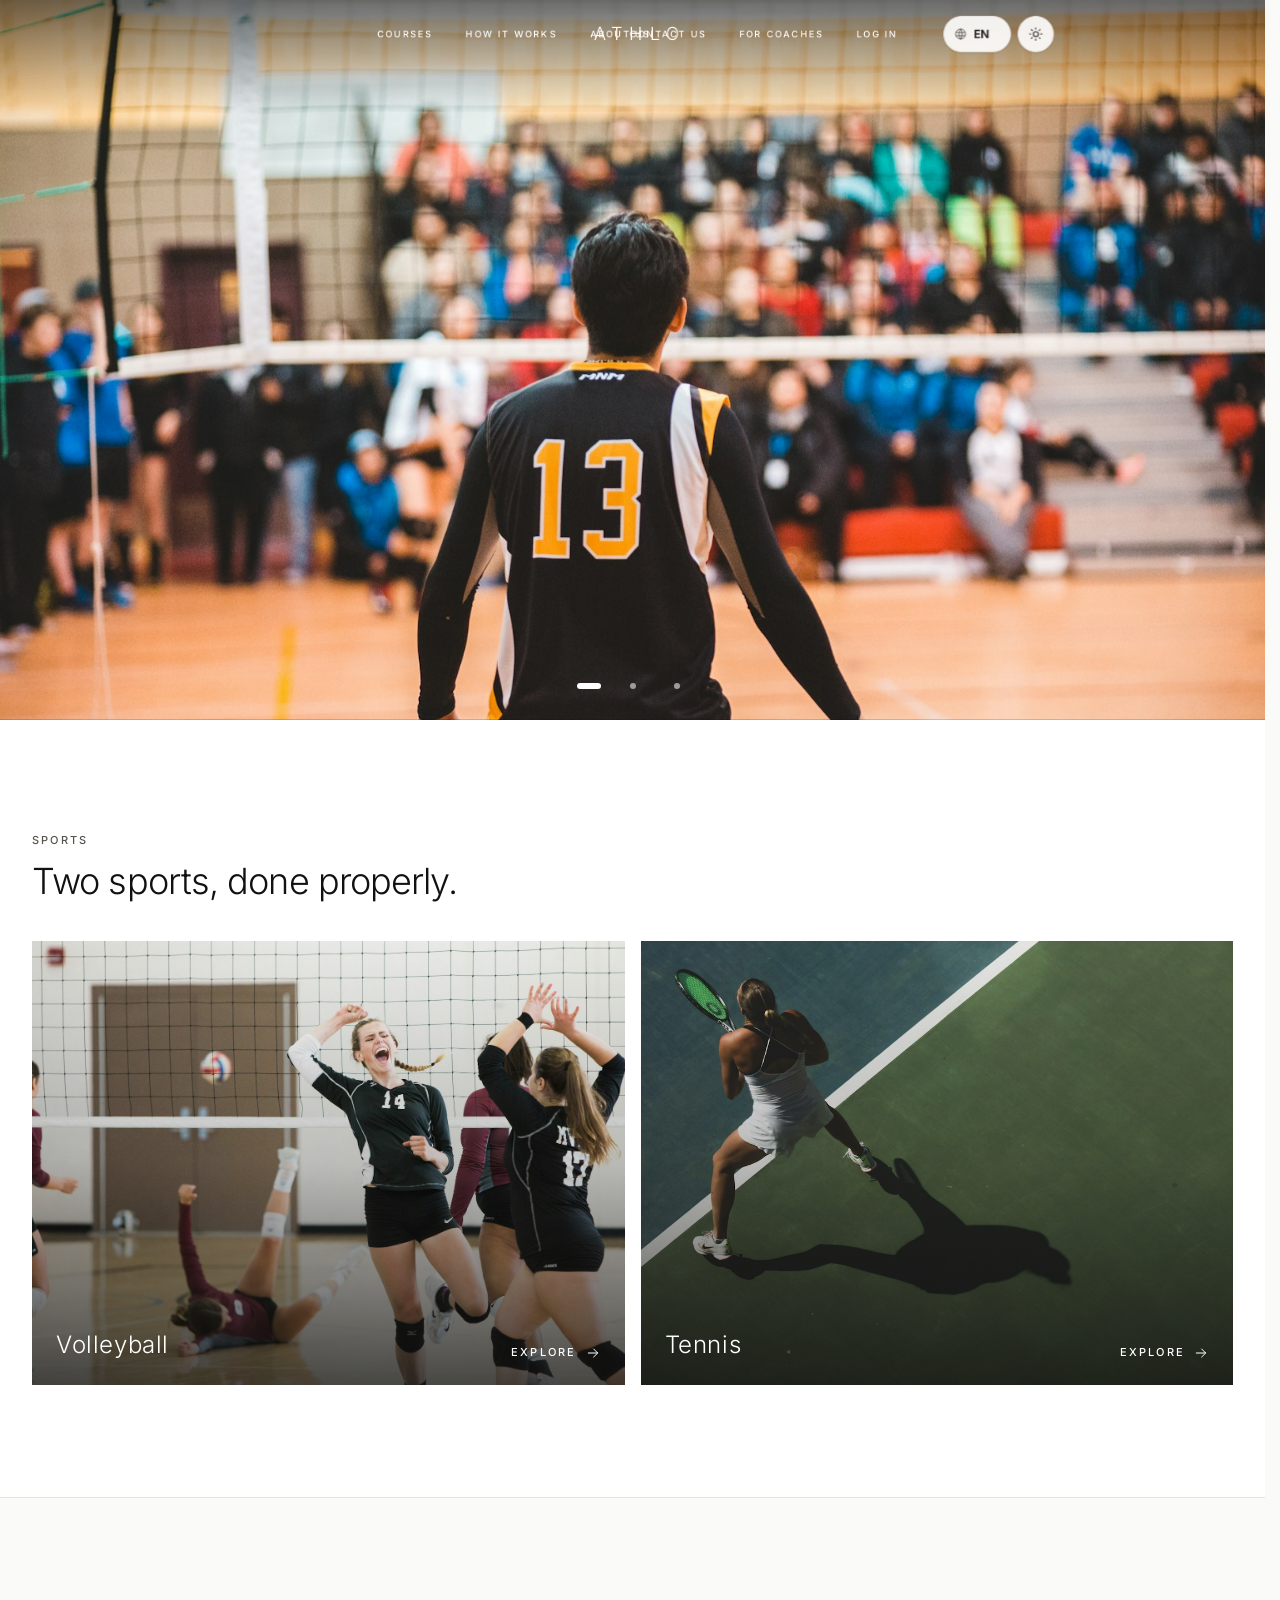
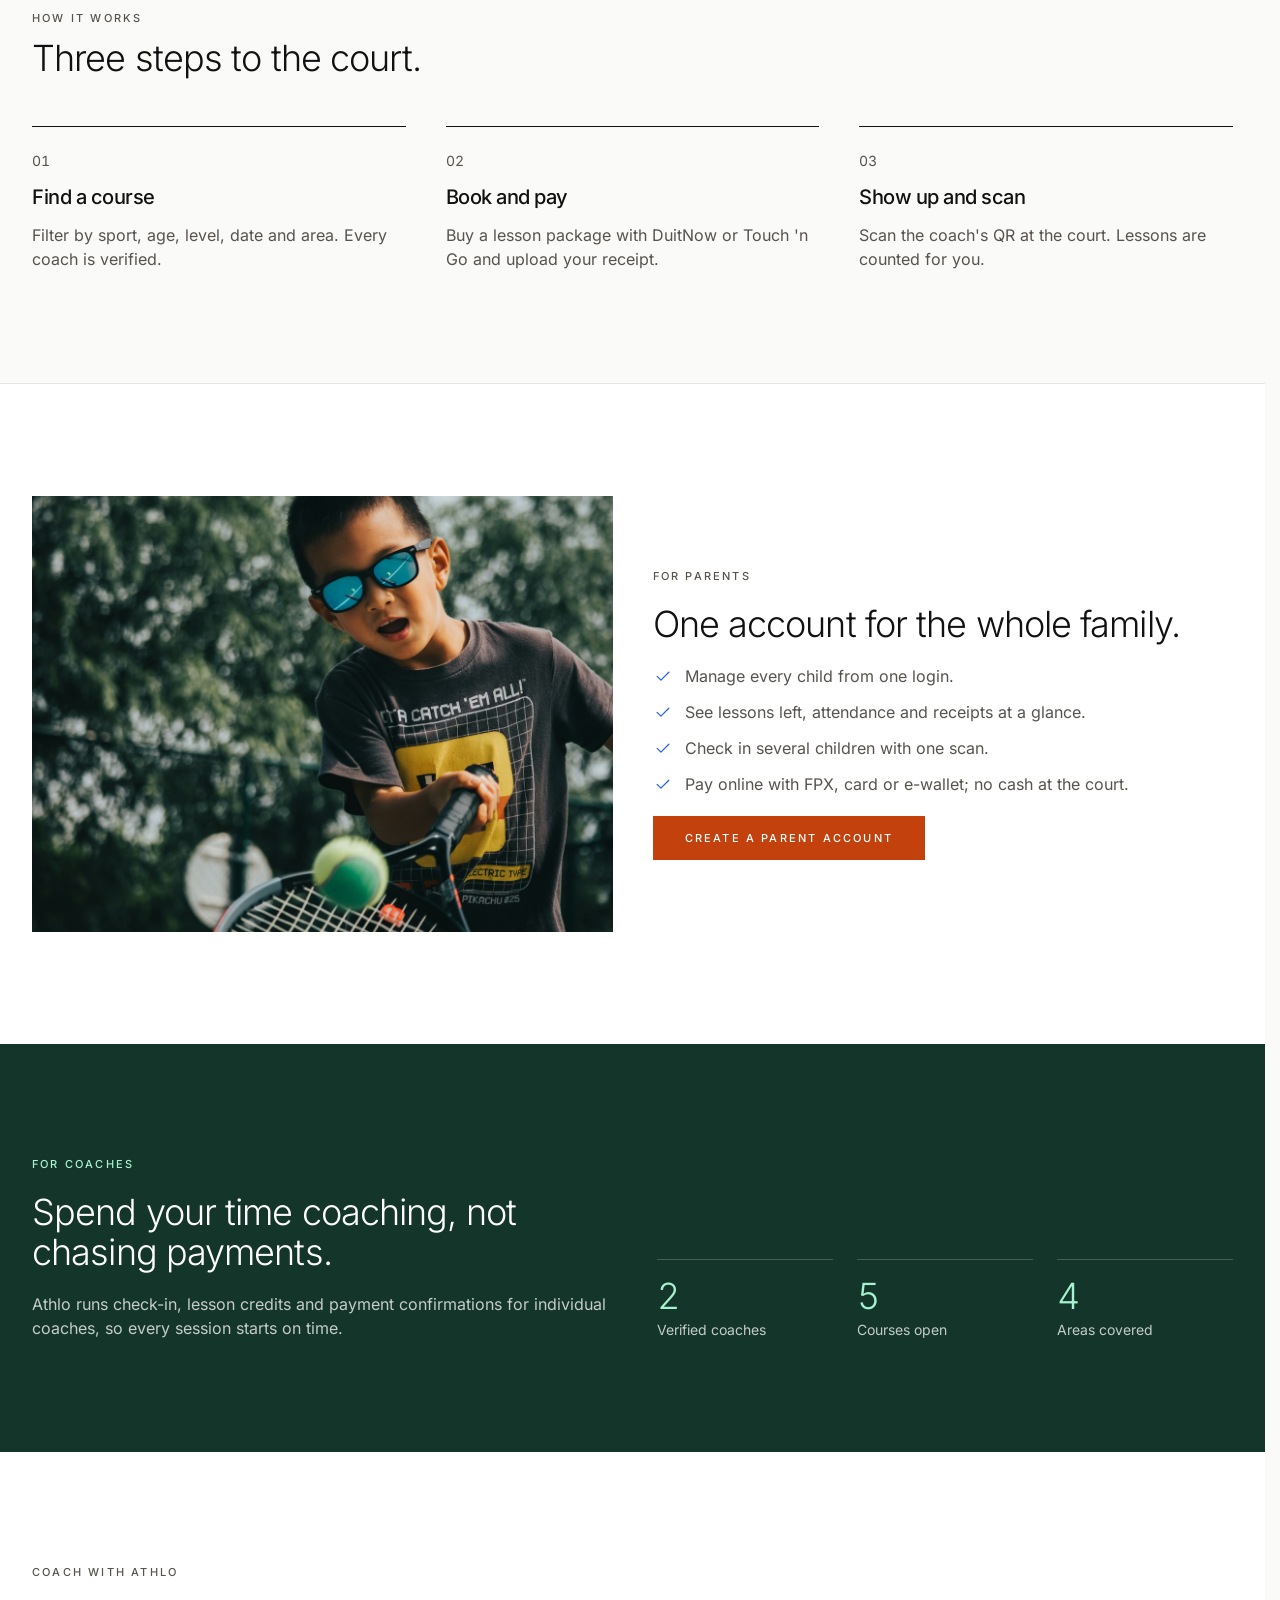
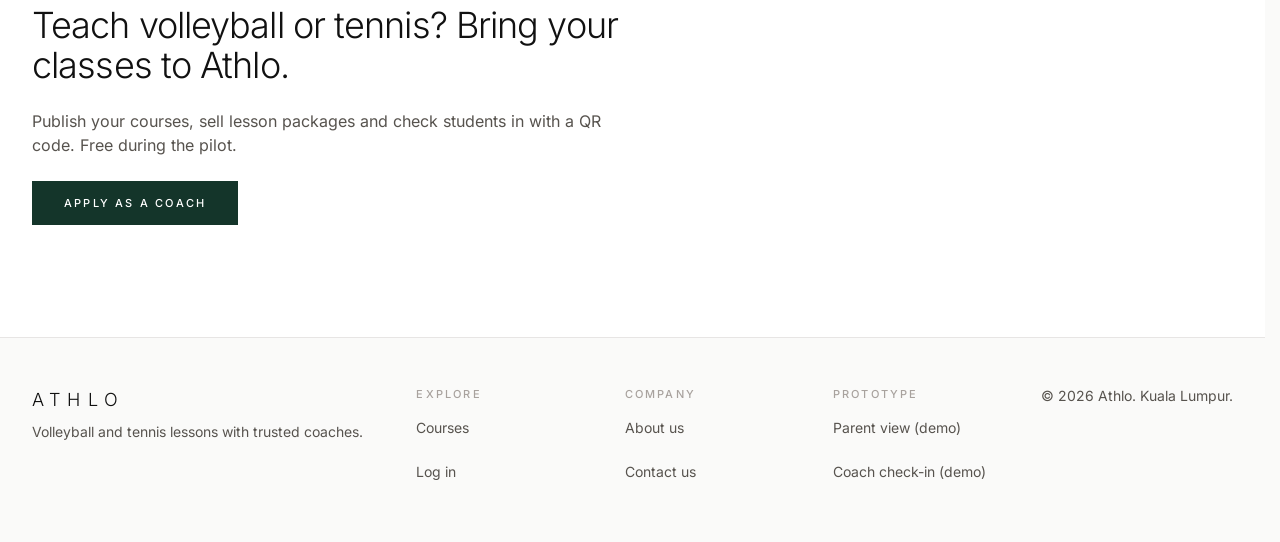
==== commit 23ad1466: "Prototype: unify people directory and require valid registration roles" ====
--- a/app/index.html
+++ b/app/index.html
@@ -69,8 +69,8 @@
         }, 6000);
       })();
     </script>
-    <script type="module" crossorigin src="./assets/index-BWhUEFQb.js"></script>
-    <link rel="stylesheet" crossorigin href="./assets/index-BgsN7Skt.css">
+    <script type="module" crossorigin src="./assets/index-DyArXBuy.js"></script>
+    <link rel="stylesheet" crossorigin href="./assets/index-CbF16iNL.css">
   </head>
   <body>
     <div id="root"></div>
--- a/app/assets/index-CbF16iNL.css
+++ b/app/assets/index-CbF16iNL.css
@@ -0,0 +1 @@
+:root{--fc-sticky-header-footer-z: 3;--fc-popover-z: 4}.fc-rk{z-index:var(--fc-popover-z)!important}.fc-gE{isolation:isolate}.fc-wY,.fc-wY *,.fc-wY *:before,.fc-wY *:after{box-sizing:border-box!important}.fc-8m,.fc-8m *{cursor:not-allowed!important}.fc-Is{-ms-overflow-style:none!important;scrollbar-width:none!important}.fc-Is::-webkit-scrollbar{display:none!important}.fc-Ps{flex-shrink:0!important}.fc-qC .fc-VR{display:flex!important;flex-direction:row!important;flex-wrap:wrap!important}.fc-hF .fc-VR>*{float:left!important}[dir=rtl] .fc-hF .fc-VR>*,.fc-hF[dir=rtl] .fc-VR>*{float:right!important}.fc-hF .fc-VR:after{content:""!important;display:block!important;clear:both!important}.fc-Zu{cursor:pointer!important}.fc-Hs{cursor:n-resize!important}.fc-J0{cursor:s-resize!important}.fc-jI{cursor:w-resize!important}[dir=rtl] .fc-jI,.fc-Nk{cursor:e-resize!important}[dir=rtl] .fc-Nk{cursor:w-resize!important}.fc-Mg{cursor:col-resize!important}.fc-0r,.fc-Zc,.fc-yR{position:absolute!important;box-sizing:content-box!important;width:100%!important;height:100%!important}.fc-0r{padding:10px!important;margin:-10px!important}.fc-Zc{padding-left:10px!important;padding-right:10px!important;margin-left:-10px!important;margin-right:-10px!important}.fc-yR{padding-top:10px!important;padding-bottom:10px!important;margin-top:-10px!important;margin-bottom:-10px!important}.fc-JB{position:absolute;inset:0 -5px}.fc-uv{-webkit-user-select:none;-moz-user-select:none;user-select:none}.fc-B9{visibility:hidden}.fc-13{border:0!important}.fc-MT{border-left:0!important;border-right:0!important}.fc-60{border-top:0!important;border-bottom:0!important}.fc-qy{border-top:0!important}.fc-lE{border-bottom:0!important}.fc-MR{border-inline-start:0!important}.fc-li{border-inline-end:0!important}.fc-mN{display:flex!important;flex-direction:row!important}.fc-mU{display:flex!important;flex-direction:column!important}.fc-l7{flex-grow:1!important}.fc-OV{flex-grow:1!important;flex-basis:0!important;min-width:0!important;min-height:0!important}.fc-bW{min-height:0!important}.fc-cq{flex-grow:1!important;flex-basis:0!important;min-width:0!important}.fc-A8{width:100%!important;table-layout:fixed!important;border:0!important;border-collapse:separate!important;border-spacing:0!important}.fc-A8>thead{-moz-column-break-inside:avoid!important;break-inside:avoid!important;page-break-inside:avoid!important}.fc-A8>tbody{background:transparent!important}.fc-A8>thead>tr>th,.fc-A8>tbody>tr>th,.fc-A8>tbody>tr>td{vertical-align:top!important;font-weight:inherit;text-align:inherit}.fc-Ju{padding:0!important}.fc-Eh{padding-top:0!important;padding-bottom:0!important}.fc-yU{margin:0!important}.fc-6S{margin-top:0!important;margin-bottom:0!important}.fc-ve{margin-left:0!important;margin-right:0!important}.fc-aG{white-space:nowrap!important}.fc-v9{white-space:pre!important}.fc-C4{overflow-anchor:none}.fc-rX{pointer-events:none!important}.fc-mR{overflow:hidden!important}.fc-Kv{white-space:nowrap!important;overflow:hidden!important}.fc-Ru{position:relative!important}.fc-r6{position:absolute!important}.fc-2W{inset-inline-start:0!important}.fc-0D{inset-inline-end:0!important}.fc-9b{position:absolute!important;inset:0!important}.fc-6Q,.fc-zm{position:absolute!important;left:0!important;right:0!important}.fc-9F,.fc-Ma{position:absolute!important;top:0!important;bottom:0!important}.fc-6Q{top:0!important}.fc-Ma{left:0!important;right:0!important;width:0!important}@media not print{.fc-Yy{position:sticky!important}.fc-DR{position:sticky!important;top:0!important}.fc-QU{position:sticky!important;inset-inline-start:0!important}.fc-5M{position:sticky!important;top:0!important;z-index:var(--fc-sticky-header-footer-z)!important}}.fc-qN{box-sizing:content-box!important}.fc-rU{position:absolute!important;left:-10000px!important;visibility:hidden!important}.fc-og{position:absolute!important;width:1px!important;height:1px!important;margin:0!important;padding:0!important;border:0!important;overflow:hidden!important;clip-path:inset(50%)!important;white-space:nowrap!important}.fc-hm{align-items:center!important}.fc-cI{align-items:flex-start!important}.fc-Qq{align-items:flex-end!important}.fc-se{position:sticky!important;bottom:0!important;z-index:var(--fc-sticky-header-footer-z)!important}.fc-Vd>*{margin-top:-1px!important}.fc-Vd>*>*{height:1px!important}.fc-or{-moz-column-break-inside:avoid!important;break-inside:avoid!important;page-break-inside:avoid!important}.fc-Lx{min-height:4em!important}.fc-vn{display:flow-root!important}.fc-mP{z-index:0}.fc-NW{z-index:1}.fc-Zs{z-index:2}.fc-D7{z-index:3}.fc-Se{z-index:4}.fc-kE{z-index:5}.fc-Y9{z-index:1000}.fc-DP{z-index:9999}.fc-Xr:focus-visible{z-index:2}.fc-pulse-n5m{font-size:16px;line-height:1.5;--fc-pulse-border-style: solid}.fc-pulse-Z9U{appearance:button;font:inherit;font-feature-settings:inherit;font-variation-settings:inherit;letter-spacing:inherit;color:inherit;opacity:1;background-color:#0000;border-radius:0;margin:0;border:0;padding:0}.fc-pulse-JiE{color:inherit;text-decoration:inherit}.fc-pulse-1EY{position:absolute}.fc-pulse-eYX{position:relative}.fc-pulse-MaV{inset-inline:0}.fc-pulse-AWB{inset-block:0}.fc-pulse-11a{inset-inline-start:-4px}.fc-pulse-4oC{inset-inline-start:-12px}.fc-pulse-rbS{inset-inline-start:0}.fc-pulse-Tuc{inset-inline-end:-4px}.fc-pulse-Z42{inset-inline-end:6px}.fc-pulse-dnf{inset-inline-end:-3px}.fc-pulse-YDC{top:-4px}.fc-pulse-Cy2{top:-14px}.fc-pulse-uqG{top:-16px}.fc-pulse-2ik{top:2px}.fc-pulse-ZnE{top:4px}.fc-pulse-1b8{top:6px}.fc-pulse-ERR{top:50%}.fc-pulse-fJL{bottom:-4px}.fc-pulse-1V6{left:50%}.fc-pulse-88I{order:-1}.fc-pulse-NPw{order:1}.fc-pulse-aAW{margin:-6px}.fc-pulse-CH7{margin:-1px}.fc-pulse-gMS{margin:4px}.fc-pulse-cGD{margin:6px}.fc-pulse-bvX{margin:8px}.fc-pulse-rUb{margin:12px}.fc-pulse-cKZ{margin-inline:2px}.fc-pulse-rVY{margin-inline:4px}.fc-pulse-fn8{margin-inline:8px}.fc-pulse-148{margin-inline:1px}.fc-pulse-kWT{margin-block:-1px}.fc-pulse-cJ3{margin-block:2px}.fc-pulse-V9v{margin-block:4px}.fc-pulse-ckd{margin-block:6px}.fc-pulse-2tF{margin-block:8px}.fc-pulse-60W{margin-block:10px}.fc-pulse-SEP{margin-block:1px}.fc-pulse-Jzj{margin-inline-start:2px}.fc-pulse-Wga{margin-inline-start:4px}.fc-pulse-p9t{margin-inline-end:-6px}.fc-pulse-3e1{margin-inline-end:2px}.fc-pulse-KYn{margin-inline-end:4px}.fc-pulse-9hC{margin-inline-end:1px}.fc-pulse-Dq8{margin-top:-4px}.fc-pulse-6iV{margin-top:2px}.fc-pulse-sEX{margin-top:1px}.fc-pulse-WdH{margin-bottom:2px}.fc-pulse-Ika{margin-bottom:1px}.fc-pulse-nHS{margin-bottom:-1px}.fc-pulse-F99{margin-left:-4px}.fc-pulse-eF2{display:contents}.fc-pulse-I48{display:block}.fc-pulse-dl1{display:flex}.fc-pulse-i3N{display:grid}.fc-pulse-pps{display:none}.fc-pulse-63n{width:0;height:0}.fc-pulse-3wQ{width:8px;height:8px}.fc-pulse-XUJ{width:20px;height:20px}.fc-pulse-MSG{width:24px;height:24px}.fc-pulse-IY5{width:28px;height:28px}.fc-pulse-uuA{height:8px}.fc-pulse-oM6{height:20px}.fc-pulse-TFV{height:24px}.fc-pulse-lIh{height:28px}.fc-pulse-84e{min-height:2px}.fc-pulse-p7s{min-height:4px}.fc-pulse-mhE{min-height:12px}.fc-pulse-5kF{width:6px}.fc-pulse-roZ{width:50%}.fc-pulse-hza{width:8px}.fc-pulse-4Tv{width:5px}.fc-pulse-Cdk{max-width:240px}.fc-pulse-2KU{min-width:0}.fc-pulse-aNc{min-width:220px}.fc-pulse-yi0{flex-shrink:0}.fc-pulse-1Zl{flex-shrink:1}.fc-pulse-OLq{flex-shrink:100}.fc-pulse-1El{flex-grow:1}.fc-pulse-KxI{rotate:-90deg}.fc-pulse-z44{rotate:90deg}.fc-pulse-jmT{rotate:180deg}.fc-pulse-sgX{flex-direction:column}.fc-pulse-1sP{flex-direction:row}.fc-pulse-dNl{flex-wrap:wrap}.fc-pulse-XpK{align-items:center}.fc-pulse-N2M{justify-content:space-between}.fc-pulse-E9P{justify-content:center}.fc-pulse-LMv{justify-content:flex-end}.fc-pulse-NWN{gap:4px}.fc-pulse-tgZ{gap:8px}.fc-pulse-yth{gap:20px}.fc-pulse-V08{gap:24px}.fc-pulse-sI7{align-self:flex-start}.fc-pulse-pKG{overflow:hidden}.fc-pulse-AAA{border-radius:3.40282e38px}.fc-pulse-KzJ{border-radius:6px}.fc-pulse-Fvv{border-radius:4px}.fc-pulse-kmj{border-start-start-radius:4px;border-end-start-radius:4px}.fc-pulse-Skl{border-start-end-radius:4px;border-end-end-radius:4px}.fc-pulse-Z7Q{border-top-left-radius:4px;border-top-right-radius:4px}.fc-pulse-2qh{border-bottom-left-radius:4px;border-bottom-right-radius:4px}.fc-pulse-wko{border-top-left-radius:8px;border-top-right-radius:8px}.fc-pulse-L2o{border-bottom-right-radius:8px;border-bottom-left-radius:8px}.fc-pulse-wsy,.fc-pulse-qQW{border-style:var(--fc-pulse-border-style);border-width:1px}.fc-pulse-Vpk{border-style:var(--fc-pulse-border-style);border-width:6px}.fc-pulse-1Wx{border-inline-style:var(--fc-pulse-border-style);border-inline-width:1px}.fc-pulse-JIC{border-block-style:var(--fc-pulse-border-style);border-block-width:1px}.fc-pulse-3J4{border-inline-start-style:var(--fc-pulse-border-style);border-inline-start-width:1px}.fc-pulse-USt{border-inline-end-style:var(--fc-pulse-border-style);border-inline-end-width:1px}.fc-pulse-ku3{border-top-style:var(--fc-pulse-border-style);border-top-width:1px}.fc-pulse-zi1{border-bottom-style:var(--fc-pulse-border-style);border-bottom-width:1px}.fc-pulse-TN2{--fc-pulse-border-style: dotted;border-style:dotted}.fc-pulse-lNM{border-color:var(--fc-event-color)}.fc-pulse-FMd{border-color:var(--fc-pulse-border)}.fc-pulse-upi{border-color:var(--fc-pulse-now)}.fc-pulse-xkd{border-color:var(--fc-pulse-primary)}.fc-pulse-dck{border-color:var(--fc-pulse-strong-border)}.fc-pulse-d0j{border-color:#0000}.fc-pulse-YjJ{background-color:var(--fc-event-color)}.fc-pulse-aRD{background-color:var(--fc-pulse-background)}.fc-pulse-Kwh{background-color:var(--fc-pulse-faint)}.fc-pulse-afe{background-color:var(--fc-pulse-highlight)}.fc-pulse-LKt{background-color:var(--fc-pulse-muted)}.fc-pulse-WBN{background-color:var(--fc-pulse-primary)}.fc-pulse-7tK{background-color:var(--fc-pulse-secondary)}.fc-pulse-V8J{background-color:var(--fc-pulse-selected)}.fc-pulse-Lu4{background-color:var(--fc-pulse-tertiary)}.fc-pulse-ntj{background-color:var(--fc-pulse-unselected)}@media not print{.fc-pulse-rf6{box-shadow:0 1px 3px #0000001a,0 1px 2px -1px #0000001a}}@media not print{@supports (color:color-mix(in lab,red,red)){.fc-pulse-gTC{background-color:color-mix(in oklab,var(--fc-event-color)15%,transparent)}}@supports not (color:color-mix(in lab,red,red)){.fc-pulse-gTC{position:relative;isolation:isolate}.fc-pulse-gTC:before{content:"";position:absolute;inset:0;background-color:var(--fc-event-color);opacity:.15;z-index:-1}}}.fc-pulse-KUX{padding:2px}.fc-pulse-iS4{padding:4px}.fc-pulse-3N5{padding:8px}.fc-pulse-7A6{padding:1px}.fc-pulse-oQ2{padding-inline:2px}.fc-pulse-aCI{padding-inline:4px}.fc-pulse-ZrE{padding-inline:6px}.fc-pulse-Nca{padding-inline:8px}.fc-pulse-Eaq{padding-inline:10px}.fc-pulse-Apf{padding-inline:12px}.fc-pulse-KRz{padding-inline:16px}.fc-pulse-F1o{padding-inline:1px}.fc-pulse-2rx{padding-block:2px}.fc-pulse-Jhn{padding-block:4px}.fc-pulse-dl6{padding-block:8px}.fc-pulse-P9h{padding-block:60px}.fc-pulse-z5u{padding-block:1px}.fc-pulse-a7i{padding-inline-start:2px}.fc-pulse-C2j{padding-inline-start:4px}.fc-pulse-166{padding-top:2px}.fc-pulse-4dx{padding-top:4px}.fc-pulse-lTO{padding-bottom:8px}.fc-pulse-AVD{font-size:24px;line-height:calc(2/1.5)}.fc-pulse-vQz{font-size:11px;line-height:1.09091}.fc-pulse-1Po{font-size:16px;line-height:1.5}.fc-pulse-9yp{font-size:14px;line-height:calc(1.25/.875)}.fc-pulse-a3B{font-size:12px;line-height:calc(1/.75)}.fc-pulse-DIS{font-weight:700}.fc-pulse-1OT{font-weight:500}.fc-pulse-C8a{font-weight:600}.fc-pulse-IPx{text-overflow:ellipsis}.fc-pulse-TZ4{white-space:nowrap}.fc-pulse-jm6{white-space:pre}.fc-pulse-i9F{color:var(--fc-event-contrast-color)}.fc-pulse-EB5{color:var(--fc-pulse-foreground)}.fc-pulse-UnP{color:var(--fc-pulse-muted-foreground)}.fc-pulse-jv3{color:var(--fc-pulse-primary-foreground)}.fc-pulse-EVd{color:var(--fc-pulse-secondary-foreground)}.fc-pulse-8tO{color:var(--fc-pulse-secondary-icon)}.fc-pulse-fhL{color:var(--fc-pulse-selected-foreground)}.fc-pulse-c79{color:var(--fc-pulse-tertiary-foreground)}.fc-pulse-qNi{color:var(--fc-pulse-unselected-foreground)}.fc-pulse-L1Y{font-style:italic}.fc-pulse-lMo{opacity:.5}.fc-pulse-iTG{opacity:.75}.fc-pulse-1kP{box-shadow:0 10px 15px -3px #0000001a,0 4px 6px -4px #0000001a}.fc-pulse-tkw{box-shadow:0 4px 6px -1px #0000001a,0 2px 4px -2px #0000001a}.fc-pulse-qNs{box-shadow:0 1px 3px #0000001a,0 1px 2px -1px #0000001a}.fc-pulse-A3h{box-shadow:0 0 0 1px var(--fc-pulse-ring-color, currentcolor)}.fc-pulse-GBJ{box-shadow:0 0 0 2px var(--fc-pulse-ring-color, currentcolor)}.fc-pulse-XCS{box-shadow:0 1px 2px #0000001a}.fc-pulse-KdO{box-shadow:0 1px 3px #0003}.fc-pulse-Y7n{--fc-pulse-ring-color: var(--fc-pulse-background) }.fc-pulse-2R2{outline-style:solid;outline-width:1px}.fc-pulse-0Bj{outline-style:solid;outline-width:2px}.fc-pulse-07j{outline-offset:-1px}.fc-pulse-fFh{outline-offset:-2px}.fc-pulse-3Xj{outline-offset:2px}.fc-pulse-8qP{outline-color:var(--fc-pulse-tertiary)}.fc-pulse-hS8{outline-style:none!important}.fc-pulse-fpi{background:linear-gradient(var(--fc-pulse-faint),var(--fc-pulse-faint))var(--fc-pulse-background)}.fc-pulse-X4o{background:linear-gradient(var(--fc-pulse-strong),var(--fc-pulse-strong))var(--fc-pulse-background)}.fc-pulse-F5S:not(:first-child){margin-inline-start:-1px}.fc-pulse-WWn:not(:first-child){border-inline-start-color:#0000}.fc-pulse-7NL:not(:last-child){border-inline-end-color:var(--fc-pulse-border)}@media(hover:hover){.fc-pulse-vs6:is(:where(.fc-pulse-bCs):hover *){display:block}.fc-pulse-F4j:is(:where(.fc-pulse-bCs):hover *){background-color:var(--fc-pulse-tertiary-over)}.fc-pulse-FdK:is(:where(.fc-pulse-bCs):hover *){color:var(--fc-pulse-foreground)}.fc-pulse-TLh:is(:where(.fc-pulse-bCs):hover *){color:var(--fc-pulse-secondary-icon-over)}.fc-pulse-Ogp:is(:where(.fc-pulse-bCs):hover *){text-decoration-line:underline}}.fc-pulse-Gjm:is(:where(.fc-pulse-bCs):focus-visible *){background-color:var(--fc-pulse-tertiary-over)}.fc-pulse-wBD:is(:where(.fc-pulse-bCs):focus-visible *){color:var(--fc-pulse-foreground)}.fc-pulse-zfc:is(:where(.fc-pulse-bCs):focus-visible *){color:var(--fc-pulse-secondary-icon-over)}.fc-pulse-nPR:is(:where(.fc-pulse-bCs):focus-visible *){outline-style:solid;outline-width:2px}.fc-pulse-wy6:is(:where(.fc-pulse-bCs):active *){background-color:var(--fc-pulse-tertiary-down)}.fc-pulse-YPX:first-child{margin-inline-start:-4px}.fc-pulse-Bn0:first-child{border-start-start-radius:4px;border-end-start-radius:4px}.fc-pulse-mTY:last-child{margin-inline-end:-4px}.fc-pulse-lFh:last-child{border-start-end-radius:4px;border-end-end-radius:4px}@media(hover:hover){.fc-pulse-Hc8:hover{background-color:var(--fc-pulse-faint)}.fc-pulse-OT5:hover{background-color:var(--fc-pulse-muted)}.fc-pulse-S3M:hover{background-color:var(--fc-pulse-primary-over)}.fc-pulse-JnV:hover{background-color:var(--fc-pulse-secondary-over)}.fc-pulse-8bo:hover{background-color:var(--fc-pulse-strong)}.fc-pulse-Q9K:hover{background-color:var(--fc-pulse-tertiary-over)}.fc-pulse-Frw:hover{background-color:var(--fc-event-color)}@supports (color:color-mix(in lab,red,red)){.fc-pulse-Frw:hover{background-color:color-mix(in oklab,var(--fc-event-color)92%,var(--fc-event-contrast-color))}}.fc-pulse-Eu0:hover{text-decoration-line:underline}.fc-pulse-V7v:hover{background:linear-gradient(var(--fc-pulse-stronger),var(--fc-pulse-stronger))var(--fc-pulse-background)}}.fc-pulse-G9W:focus-visible{background-color:var(--fc-pulse-faint)}.fc-pulse-rQT:focus-visible{background-color:var(--fc-pulse-muted)}.fc-pulse-bAi:focus-visible{background-color:var(--fc-pulse-secondary-over)}.fc-pulse-Lto:focus-visible{background-color:var(--fc-pulse-tertiary-over)}.fc-pulse-uqo:focus-visible{outline-style:solid;outline-width:2px}.fc-pulse-oJW:active{background-color:var(--fc-pulse-muted)}.fc-pulse-jnQ:active{background-color:var(--fc-pulse-primary-down)}.fc-pulse-s1M:active{background-color:var(--fc-pulse-secondary-down)}.fc-pulse-wm1:active{background-color:var(--fc-pulse-strong)}.fc-pulse-QpP:active{background-color:var(--fc-pulse-stronger)}.fc-pulse-dpx:active{background-color:var(--fc-pulse-tertiary-down)}.fc-pulse-st8:active{background-color:var(--fc-event-color)}@supports (color:color-mix(in lab,red,red)){.fc-pulse-st8:active{background-color:color-mix(in oklab,var(--fc-event-color)85%,var(--fc-event-contrast-color))}}.fc-pulse-08e:active{background:linear-gradient(var(--fc-pulse-strongest),var(--fc-pulse-strongest))var(--fc-pulse-background)}@media print{.fc-pulse-jsy{border-width:1px}.fc-pulse-DO7{border-color:var(--fc-event-color)}.fc-pulse-4MR{border-color:#000}.fc-pulse-vwH{background-color:#fff}.fc-pulse-cfp{color:#000}}[dir=rtl] .fc-pulse-keW{rotate:-90deg}[dir=rtl] .fc-pulse-jY6{rotate:none}[dir=rtl] .fc-pulse-ZW3{rotate:90deg}[dir=rtl] .fc-pulse-asP{rotate:180deg}:root{--fc-pulse-primary: #117aff;--fc-pulse-primary-over: #3689ff;--fc-pulse-primary-down: #4f98ff;--fc-pulse-primary-foreground: #fff;--fc-pulse-secondary: var(--fc-pulse-background);--fc-pulse-secondary-over: var(--fc-pulse-faint);--fc-pulse-secondary-down: var(--fc-pulse-muted);--fc-pulse-secondary-foreground: var(--fc-pulse-foreground);--fc-pulse-secondary-icon: var(--fc-pulse-faint-foreground);--fc-pulse-secondary-icon-over: var(--fc-pulse-muted-foreground);--fc-pulse-tertiary: var(--fc-pulse-primary);--fc-pulse-tertiary-over: #3689ff;--fc-pulse-tertiary-down: #4f98ff;--fc-pulse-tertiary-foreground: var(--fc-pulse-primary-foreground);--fc-pulse-event: #012e66;--fc-pulse-event-contrast: #fff;--fc-pulse-background-event: #818cf8;--fc-pulse-highlight: #38bdf81A;--fc-pulse-now: #ef4444;--fc-pulse-unselected: var(--fc-pulse-muted);--fc-pulse-unselected-foreground: var(--fc-pulse-foreground);--fc-pulse-selected: var(--fc-pulse-background);--fc-pulse-selected-foreground: var(--fc-pulse-foreground);--fc-pulse-background: #fff;--fc-pulse-faint: #00000008;--fc-pulse-muted: #00000012;--fc-pulse-strong: #0000001F;--fc-pulse-stronger: #00000029;--fc-pulse-strongest: #00000033;--fc-pulse-foreground: #232d3e;--fc-pulse-faint-foreground: #9ca3af;--fc-pulse-muted-foreground: #545c6c;--fc-pulse-border: #e5e7eb;--fc-pulse-strong-border: #d5d5d6}@media not print{[data-color-scheme=dark]{--fc-pulse-secondary: var(--fc-pulse-muted);--fc-pulse-secondary-over: var(--fc-pulse-strong);--fc-pulse-secondary-down: var(--fc-pulse-stronger);--fc-pulse-secondary-foreground: var(--fc-pulse-foreground);--fc-pulse-secondary-icon: var(--fc-pulse-muted-foreground);--fc-pulse-secondary-icon-over: var(--fc-pulse-foreground);--fc-pulse-tertiary: #1284ff;--fc-pulse-tertiary-over: #3992ff;--fc-pulse-tertiary-down: #539fff;--fc-pulse-unselected: var(--fc-pulse-muted);--fc-pulse-unselected-foreground: var(--fc-pulse-foreground);--fc-pulse-selected: var(--fc-pulse-strong);--fc-pulse-selected-foreground: var(--fc-pulse-foreground);--fc-pulse-background: #030712;--fc-pulse-faint: #ffffff08;--fc-pulse-muted: #ffffff12;--fc-pulse-strong: #ffffff1F;--fc-pulse-stronger: #ffffff29;--fc-pulse-strongest: #ffffff33;--fc-pulse-foreground: #d6dee8;--fc-pulse-faint-foreground: #8897ab;--fc-pulse-muted-foreground: #b5c1d0;--fc-pulse-border: #1a202c;--fc-pulse-strong-border: #374257}}.rdp-root{--rdp-accent-color: blue;--rdp-accent-background-color: #f0f0ff;--rdp-day-height: 44px;--rdp-day-width: 44px;--rdp-day_button-border-radius: 100%;--rdp-day_button-border: 2px solid transparent;--rdp-day_button-height: 42px;--rdp-day_button-width: 42px;--rdp-selected-border: 2px solid var(--rdp-accent-color);--rdp-disabled-opacity: .5;--rdp-outside-opacity: .75;--rdp-today-color: var(--rdp-accent-color);--rdp-dropdown-gap: .5rem;--rdp-months-gap: 2rem;--rdp-nav_button-disabled-opacity: .5;--rdp-nav_button-height: 2.25rem;--rdp-nav_button-width: 2.25rem;--rdp-nav-height: 2.75rem;--rdp-range_middle-background-color: var(--rdp-accent-background-color);--rdp-range_middle-color: inherit;--rdp-range_start-color: white;--rdp-range_start-background: linear-gradient( var(--rdp-gradient-direction), transparent 50%, var(--rdp-range_middle-background-color) 50% );--rdp-range_start-date-background-color: var(--rdp-accent-color);--rdp-range_end-background: linear-gradient( var(--rdp-gradient-direction), var(--rdp-range_middle-background-color) 50%, transparent 50% );--rdp-range_end-color: white;--rdp-range_end-date-background-color: var(--rdp-accent-color);--rdp-week_number-border-radius: 100%;--rdp-week_number-border: 2px solid transparent;--rdp-week_number-height: var(--rdp-day-height);--rdp-week_number-opacity: .75;--rdp-week_number-width: var(--rdp-day-width);--rdp-weeknumber-text-align: center;--rdp-weekday-opacity: .75;--rdp-weekday-padding: .5rem 0rem;--rdp-weekday-text-align: center;--rdp-gradient-direction: 90deg;--rdp-animation_duration: .3s;--rdp-animation_timing: cubic-bezier(.4, 0, .2, 1)}.rdp-root[dir=rtl]{--rdp-gradient-direction: -90deg}.rdp-root[data-broadcast-calendar=true]{--rdp-outside-opacity: unset}.rdp-root{position:relative;box-sizing:border-box}.rdp-root *{box-sizing:border-box}.rdp-day{width:var(--rdp-day-width);height:var(--rdp-day-height);text-align:center}.rdp-day_button{background:none;padding:0;margin:0;cursor:pointer;font:inherit;color:inherit;justify-content:center;align-items:center;display:flex;width:var(--rdp-day_button-width);height:var(--rdp-day_button-height);border:var(--rdp-day_button-border);border-radius:var(--rdp-day_button-border-radius)}.rdp-day_button:disabled{cursor:revert}.rdp-caption_label{z-index:1;position:relative;display:inline-flex;align-items:center;white-space:nowrap;border:0}.rdp-dropdown:focus-visible~.rdp-caption_label{outline:5px auto Highlight;outline:5px auto -webkit-focus-ring-color}.rdp-button_next,.rdp-button_previous{border:none;background:none;padding:0;margin:0;cursor:pointer;font:inherit;color:inherit;-moz-appearance:none;-webkit-appearance:none;display:inline-flex;align-items:center;justify-content:center;position:relative;appearance:none;width:var(--rdp-nav_button-width);height:var(--rdp-nav_button-height)}.rdp-button_next:disabled,.rdp-button_next[aria-disabled=true],.rdp-button_previous:disabled,.rdp-button_previous[aria-disabled=true]{cursor:revert;opacity:var(--rdp-nav_button-disabled-opacity)}.rdp-chevron{display:inline-block;fill:var(--rdp-accent-color)}.rdp-root[dir=rtl] .rdp-nav .rdp-chevron{transform:rotate(180deg);transform-origin:50%}.rdp-dropdowns{position:relative;display:inline-flex;align-items:center;gap:var(--rdp-dropdown-gap)}.rdp-dropdown{z-index:2;opacity:0;appearance:none;position:absolute;inset-block-start:0;inset-block-end:0;inset-inline-start:0;width:100%;margin:0;padding:0;cursor:inherit;border:none;line-height:inherit}.rdp-dropdown_root{position:relative;display:inline-flex;align-items:center}.rdp-dropdown_root[data-disabled=true] .rdp-chevron{opacity:var(--rdp-disabled-opacity)}.rdp-month_caption{display:flex;align-content:center;height:var(--rdp-nav-height);font-weight:700;font-size:large}.rdp-root[data-nav-layout=around] .rdp-month,.rdp-root[data-nav-layout=after] .rdp-month{position:relative}.rdp-root[data-nav-layout=around] .rdp-month_caption{justify-content:center;margin-inline-start:var(--rdp-nav_button-width);margin-inline-end:var(--rdp-nav_button-width);position:relative}.rdp-root[data-nav-layout=around] .rdp-button_previous{position:absolute;inset-inline-start:0;top:0;height:var(--rdp-nav-height);display:inline-flex}.rdp-root[data-nav-layout=around] .rdp-button_next{position:absolute;inset-inline-end:0;top:0;height:var(--rdp-nav-height);display:inline-flex;justify-content:center}.rdp-months{position:relative;display:flex;flex-wrap:wrap;gap:var(--rdp-months-gap);max-width:fit-content}.rdp-month_grid{border-collapse:collapse}.rdp-nav{position:absolute;inset-block-start:0;inset-inline-end:0;display:flex;align-items:center;height:var(--rdp-nav-height)}.rdp-weekday{opacity:var(--rdp-weekday-opacity);padding:var(--rdp-weekday-padding);font-weight:500;font-size:smaller;text-align:var(--rdp-weekday-text-align);text-transform:var(--rdp-weekday-text-transform)}.rdp-week_number{opacity:var(--rdp-week_number-opacity);font-weight:400;font-size:small;height:var(--rdp-week_number-height);width:var(--rdp-week_number-width);border:var(--rdp-week_number-border);border-radius:var(--rdp-week_number-border-radius);text-align:var(--rdp-weeknumber-text-align)}.rdp-today:not(.rdp-outside){color:var(--rdp-today-color)}.rdp-selected{font-weight:700;font-size:large}.rdp-selected .rdp-day_button{border:var(--rdp-selected-border)}.rdp-outside{opacity:var(--rdp-outside-opacity)}.rdp-disabled:not(.rdp-selected){opacity:var(--rdp-disabled-opacity)}.rdp-hidden{visibility:hidden;color:var(--rdp-range_start-color)}.rdp-range_start{background:var(--rdp-range_start-background)}.rdp-range_start .rdp-day_button{background-color:var(--rdp-range_start-date-background-color);color:var(--rdp-range_start-color)}.rdp-range_middle{background-color:var(--rdp-range_middle-background-color)}.rdp-range_middle .rdp-day_button{border:unset;border-radius:unset;color:var(--rdp-range_middle-color)}.rdp-range_end{background:var(--rdp-range_end-background);color:var(--rdp-range_end-color)}.rdp-range_end .rdp-day_button{color:var(--rdp-range_start-color);background-color:var(--rdp-range_end-date-background-color)}.rdp-range_start.rdp-range_end{background:revert}.rdp-focusable{cursor:pointer}@keyframes rdp-slide_in_left{0%{transform:translate(-100%)}to{transform:translate(0)}}@keyframes rdp-slide_in_right{0%{transform:translate(100%)}to{transform:translate(0)}}@keyframes rdp-slide_out_left{0%{transform:translate(0)}to{transform:translate(-100%)}}@keyframes rdp-slide_out_right{0%{transform:translate(0)}to{transform:translate(100%)}}.rdp-weeks_before_enter{animation:rdp-slide_in_left var(--rdp-animation_duration) var(--rdp-animation_timing) forwards}.rdp-weeks_before_exit{animation:rdp-slide_out_left var(--rdp-animation_duration) var(--rdp-animation_timing) forwards}.rdp-weeks_after_enter{animation:rdp-slide_in_right var(--rdp-animation_duration) var(--rdp-animation_timing) forwards}.rdp-weeks_after_exit{animation:rdp-slide_out_right var(--rdp-animation_duration) var(--rdp-animation_timing) forwards}.rdp-root[dir=rtl] .rdp-weeks_after_enter{animation:rdp-slide_in_left var(--rdp-animation_duration) var(--rdp-animation_timing) forwards}.rdp-root[dir=rtl] .rdp-weeks_before_exit{animation:rdp-slide_out_right var(--rdp-animation_duration) var(--rdp-animation_timing) forwards}.rdp-root[dir=rtl] .rdp-weeks_before_enter{animation:rdp-slide_in_right var(--rdp-animation_duration) var(--rdp-animation_timing) forwards}.rdp-root[dir=rtl] .rdp-weeks_after_exit{animation:rdp-slide_out_left var(--rdp-animation_duration) var(--rdp-animation_timing) forwards}@keyframes rdp-fade_in{0%{opacity:0}to{opacity:1}}@keyframes rdp-fade_out{0%{opacity:1}to{opacity:0}}.rdp-caption_after_enter{animation:rdp-fade_in var(--rdp-animation_duration) var(--rdp-animation_timing) forwards}.rdp-caption_after_exit{animation:rdp-fade_out var(--rdp-animation_duration) var(--rdp-animation_timing) forwards}.rdp-caption_before_enter{animation:rdp-fade_in var(--rdp-animation_duration) var(--rdp-animation_timing) forwards}.rdp-caption_before_exit{animation:rdp-fade_out var(--rdp-animation_duration) var(--rdp-animation_timing) forwards}@font-face{font-family:Inter;font-style:normal;font-display:swap;font-weight:300;src:url(./inter-cyrillic-ext-300-normal-CgCALhwJ.woff2) format("woff2"),url(./inter-cyrillic-ext-300-normal-RId2JxDB.woff) format("woff");unicode-range:U+0460-052F,U+1C80-1C8A,U+20B4,U+2DE0-2DFF,U+A640-A69F,U+FE2E-FE2F}@font-face{font-family:Inter;font-style:normal;font-display:swap;font-weight:300;src:url(./inter-cyrillic-300-normal-BnqRxXuy.woff2) format("woff2"),url(./inter-cyrillic-300-normal-LR1W_oT8.woff) format("woff");unicode-range:U+0301,U+0400-045F,U+0490-0491,U+04B0-04B1,U+2116}@font-face{font-family:Inter;font-style:normal;font-display:swap;font-weight:300;src:url(./inter-greek-ext-300-normal-l2DDyC6M.woff2) format("woff2"),url(./inter-greek-ext-300-normal-DLbbeei1.woff) format("woff");unicode-range:U+1F00-1FFF}@font-face{font-family:Inter;font-style:normal;font-display:swap;font-weight:300;src:url(./inter-greek-300-normal-DmGD3g_f.woff2) format("woff2"),url(./inter-greek-300-normal-BrhSP0vQ.woff) format("woff");unicode-range:U+0370-0377,U+037A-037F,U+0384-038A,U+038C,U+038E-03A1,U+03A3-03FF}@font-face{font-family:Inter;font-style:normal;font-display:swap;font-weight:300;src:url(./inter-vietnamese-300-normal-Bdr24Bqb.woff2) format("woff2"),url(./inter-vietnamese-300-normal-DDGmYYdT.woff) format("woff");unicode-range:U+0102-0103,U+0110-0111,U+0128-0129,U+0168-0169,U+01A0-01A1,U+01AF-01B0,U+0300-0301,U+0303-0304,U+0308-0309,U+0323,U+0329,U+1EA0-1EF9,U+20AB}@font-face{font-family:Inter;font-style:normal;font-display:swap;font-weight:300;src:url(./inter-latin-ext-300-normal-CPgO9Ksf.woff2) format("woff2"),url(./inter-latin-ext-300-normal-Dp1L8vcn.woff) format("woff");unicode-range:U+0100-02BA,U+02BD-02C5,U+02C7-02CC,U+02CE-02D7,U+02DD-02FF,U+0304,U+0308,U+0329,U+1D00-1DBF,U+1E00-1E9F,U+1EF2-1EFF,U+2020,U+20A0-20AB,U+20AD-20C0,U+2113,U+2C60-2C7F,U+A720-A7FF}@font-face{font-family:Inter;font-style:normal;font-display:swap;font-weight:300;src:url(./inter-latin-300-normal-BVlfKGgI.woff2) format("woff2"),url(./inter-latin-300-normal-i8F0SvXL.woff) format("woff");unicode-range:U+0000-00FF,U+0131,U+0152-0153,U+02BB-02BC,U+02C6,U+02DA,U+02DC,U+0304,U+0308,U+0329,U+2000-206F,U+20AC,U+2122,U+2191,U+2193,U+2212,U+2215,U+FEFF,U+FFFD}@font-face{font-family:Inter;font-style:normal;font-display:swap;font-weight:400;src:url(./inter-cyrillic-ext-400-normal-BQZuk6qB.woff2) format("woff2"),url(./inter-cyrillic-ext-400-normal-DQukG94-.woff) format("woff");unicode-range:U+0460-052F,U+1C80-1C8A,U+20B4,U+2DE0-2DFF,U+A640-A69F,U+FE2E-FE2F}@font-face{font-family:Inter;font-style:normal;font-display:swap;font-weight:400;src:url(./inter-cyrillic-400-normal-obahsSVq.woff2) format("woff2"),url(./inter-cyrillic-400-normal-HOLc17fK.woff) format("woff");unicode-range:U+0301,U+0400-045F,U+0490-0491,U+04B0-04B1,U+2116}@font-face{font-family:Inter;font-style:normal;font-display:swap;font-weight:400;src:url(./inter-greek-ext-400-normal-DGGRlc-M.woff2) format("woff2"),url(./inter-greek-ext-400-normal-KugGGMne.woff) format("woff");unicode-range:U+1F00-1FFF}@font-face{font-family:Inter;font-style:normal;font-display:swap;font-weight:400;src:url(./inter-greek-400-normal-B4URO6DV.woff2) format("woff2"),url(./inter-greek-400-normal-q2sYcFCs.woff) format("woff");unicode-range:U+0370-0377,U+037A-037F,U+0384-038A,U+038C,U+038E-03A1,U+03A3-03FF}@font-face{font-family:Inter;font-style:normal;font-display:swap;font-weight:400;src:url(./inter-vietnamese-400-normal-DMkecbls.woff2) format("woff2"),url(./inter-vietnamese-400-normal-Bbgyi5SW.woff) format("woff");unicode-range:U+0102-0103,U+0110-0111,U+0128-0129,U+0168-0169,U+01A0-01A1,U+01AF-01B0,U+0300-0301,U+0303-0304,U+0308-0309,U+0323,U+0329,U+1EA0-1EF9,U+20AB}@font-face{font-family:Inter;font-style:normal;font-display:swap;font-weight:400;src:url(./inter-latin-ext-400-normal-C1nco2VV.woff2) format("woff2"),url(./inter-latin-ext-400-normal-77YHD8bZ.woff) format("woff");unicode-range:U+0100-02BA,U+02BD-02C5,U+02C7-02CC,U+02CE-02D7,U+02DD-02FF,U+0304,U+0308,U+0329,U+1D00-1DBF,U+1E00-1E9F,U+1EF2-1EFF,U+2020,U+20A0-20AB,U+20AD-20C0,U+2113,U+2C60-2C7F,U+A720-A7FF}@font-face{font-family:Inter;font-style:normal;font-display:swap;font-weight:400;src:url(./inter-latin-400-normal-C38fXH4l.woff2) format("woff2"),url(./inter-latin-400-normal-CyCys3Eg.woff) format("woff");unicode-range:U+0000-00FF,U+0131,U+0152-0153,U+02BB-02BC,U+02C6,U+02DA,U+02DC,U+0304,U+0308,U+0329,U+2000-206F,U+20AC,U+2122,U+2191,U+2193,U+2212,U+2215,U+FEFF,U+FFFD}@font-face{font-family:Inter;font-style:normal;font-display:swap;font-weight:500;src:url(./inter-cyrillic-ext-500-normal-B0yAr1jD.woff2) format("woff2"),url(./inter-cyrillic-ext-500-normal-BmqWE9Dz.woff) format("woff");unicode-range:U+0460-052F,U+1C80-1C8A,U+20B4,U+2DE0-2DFF,U+A640-A69F,U+FE2E-FE2F}@font-face{font-family:Inter;font-style:normal;font-display:swap;font-weight:500;src:url(./inter-cyrillic-500-normal-BasfLYem.woff2) format("woff2"),url(./inter-cyrillic-500-normal-CxZf_p3X.woff) format("woff");unicode-range:U+0301,U+0400-045F,U+0490-0491,U+04B0-04B1,U+2116}@font-face{font-family:Inter;font-style:normal;font-display:swap;font-weight:500;src:url(./inter-greek-ext-500-normal-C4iEst2y.woff2) format("woff2"),url(./inter-greek-ext-500-normal-2j5mBUwD.woff) format("woff");unicode-range:U+1F00-1FFF}@font-face{font-family:Inter;font-style:normal;font-display:swap;font-weight:500;src:url(./inter-greek-500-normal-BIZE56-Y.woff2) format("woff2"),url(./inter-greek-500-normal-Xzm54t5V.woff) format("woff");unicode-range:U+0370-0377,U+037A-037F,U+0384-038A,U+038C,U+038E-03A1,U+03A3-03FF}@font-face{font-family:Inter;font-style:normal;font-display:swap;font-weight:500;src:url(./inter-vietnamese-500-normal-DOriooB6.woff2) format("woff2"),url(./inter-vietnamese-500-normal-mJboJaSs.woff) format("woff");unicode-range:U+0102-0103,U+0110-0111,U+0128-0129,U+0168-0169,U+01A0-01A1,U+01AF-01B0,U+0300-0301,U+0303-0304,U+0308-0309,U+0323,U+0329,U+1EA0-1EF9,U+20AB}@font-face{font-family:Inter;font-style:normal;font-display:swap;font-weight:500;src:url(./inter-latin-ext-500-normal-CV4jyFjo.woff2) format("woff2"),url(./inter-latin-ext-500-normal-BxGbmqWO.woff) format("woff");unicode-range:U+0100-02BA,U+02BD-02C5,U+02C7-02CC,U+02CE-02D7,U+02DD-02FF,U+0304,U+0308,U+0329,U+1D00-1DBF,U+1E00-1E9F,U+1EF2-1EFF,U+2020,U+20A0-20AB,U+20AD-20C0,U+2113,U+2C60-2C7F,U+A720-A7FF}@font-face{font-family:Inter;font-style:normal;font-display:swap;font-weight:500;src:url(./inter-latin-500-normal-Cerq10X2.woff2) format("woff2"),url(./inter-latin-500-normal-BL9OpVg8.woff) format("woff");unicode-range:U+0000-00FF,U+0131,U+0152-0153,U+02BB-02BC,U+02C6,U+02DA,U+02DC,U+0304,U+0308,U+0329,U+2000-206F,U+20AC,U+2122,U+2191,U+2193,U+2212,U+2215,U+FEFF,U+FFFD}@font-face{font-family:Inter;font-style:normal;font-display:swap;font-weight:600;src:url(./inter-cyrillic-ext-600-normal-Dfes3d0z.woff2) format("woff2"),url(./inter-cyrillic-ext-600-normal-Bcila6Z-.woff) format("woff");unicode-range:U+0460-052F,U+1C80-1C8A,U+20B4,U+2DE0-2DFF,U+A640-A69F,U+FE2E-FE2F}@font-face{font-family:Inter;font-style:normal;font-display:swap;font-weight:600;src:url(./inter-cyrillic-600-normal-CWCymEST.woff2) format("woff2"),url(./inter-cyrillic-600-normal-4D_pXhcN.woff) format("woff");unicode-range:U+0301,U+0400-045F,U+0490-0491,U+04B0-04B1,U+2116}@font-face{font-family:Inter;font-style:normal;font-display:swap;font-weight:600;src:url(./inter-greek-ext-600-normal-DRtmH8MT.woff2) format("woff2"),url(./inter-greek-ext-600-normal-B8X0CLgF.woff) format("woff");unicode-range:U+1F00-1FFF}@font-face{font-family:Inter;font-style:normal;font-display:swap;font-weight:600;src:url(./inter-greek-600-normal-plRanbMR.woff2) format("woff2"),url(./inter-greek-600-normal-BZpKdvQh.woff) format("woff");unicode-range:U+0370-0377,U+037A-037F,U+0384-038A,U+038C,U+038E-03A1,U+03A3-03FF}@font-face{font-family:Inter;font-style:normal;font-display:swap;font-weight:600;src:url(./inter-vietnamese-600-normal-Cc8MFFhd.woff2) format("woff2"),url(./inter-vietnamese-600-normal-BuLX-rYi.woff) format("woff");unicode-range:U+0102-0103,U+0110-0111,U+0128-0129,U+0168-0169,U+01A0-01A1,U+01AF-01B0,U+0300-0301,U+0303-0304,U+0308-0309,U+0323,U+0329,U+1EA0-1EF9,U+20AB}@font-face{font-family:Inter;font-style:normal;font-display:swap;font-weight:600;src:url(./inter-latin-ext-600-normal-D2bJ5OIk.woff2) format("woff2"),url(./inter-latin-ext-600-normal-CIVaiw4L.woff) format("woff");unicode-range:U+0100-02BA,U+02BD-02C5,U+02C7-02CC,U+02CE-02D7,U+02DD-02FF,U+0304,U+0308,U+0329,U+1D00-1DBF,U+1E00-1E9F,U+1EF2-1EFF,U+2020,U+20A0-20AB,U+20AD-20C0,U+2113,U+2C60-2C7F,U+A720-A7FF}@font-face{font-family:Inter;font-style:normal;font-display:swap;font-weight:600;src:url(./inter-latin-600-normal-LgqL8muc.woff2) format("woff2"),url(./inter-latin-600-normal-CiBQ2DWP.woff) format("woff");unicode-range:U+0000-00FF,U+0131,U+0152-0153,U+02BB-02BC,U+02C6,U+02DA,U+02DC,U+0304,U+0308,U+0329,U+2000-206F,U+20AC,U+2122,U+2191,U+2193,U+2212,U+2215,U+FEFF,U+FFFD}@font-face{font-family:Inter;font-style:normal;font-display:swap;font-weight:900;src:url(./inter-latin-900-normal-D4nM5aha.woff2) format("woff2"),url(./inter-latin-900-normal-EUCDUbiG.woff) format("woff")}@layer properties{@supports (((-webkit-hyphens:none)) and (not (margin-trim:inline))) or ((-moz-orient:inline) and (not (color:rgb(from red r g b)))){*,:before,:after,::backdrop{--tw-translate-x:0;--tw-translate-y:0;--tw-translate-z:0;--tw-scale-x:1;--tw-scale-y:1;--tw-scale-z:1;--tw-rotate-x:initial;--tw-rotate-y:initial;--tw-rotate-z:initial;--tw-skew-x:initial;--tw-skew-y:initial;--tw-pan-x:initial;--tw-pan-y:initial;--tw-pinch-zoom:initial;--tw-divide-y-reverse:0;--tw-border-style:solid;--tw-gradient-position:initial;--tw-gradient-from:#0000;--tw-gradient-via:#0000;--tw-gradient-to:#0000;--tw-gradient-stops:initial;--tw-gradient-via-stops:initial;--tw-gradient-from-position:0%;--tw-gradient-via-position:50%;--tw-gradient-to-position:100%;--tw-leading:initial;--tw-font-weight:initial;--tw-tracking:initial;--tw-ordinal:initial;--tw-slashed-zero:initial;--tw-numeric-figure:initial;--tw-numeric-spacing:initial;--tw-numeric-fraction:initial;--tw-shadow:0 0 #0000;--tw-shadow-color:initial;--tw-shadow-alpha:100%;--tw-inset-shadow:0 0 #0000;--tw-inset-shadow-color:initial;--tw-inset-shadow-alpha:100%;--tw-ring-color:initial;--tw-ring-shadow:0 0 #0000;--tw-inset-ring-color:initial;--tw-inset-ring-shadow:0 0 #0000;--tw-ring-inset:initial;--tw-ring-offset-width:0px;--tw-ring-offset-color:#fff;--tw-ring-offset-shadow:0 0 #0000;--tw-outline-style:solid;--tw-blur:initial;--tw-brightness:initial;--tw-contrast:initial;--tw-grayscale:initial;--tw-hue-rotate:initial;--tw-invert:initial;--tw-opacity:initial;--tw-saturate:initial;--tw-sepia:initial;--tw-drop-shadow:initial;--tw-drop-shadow-color:initial;--tw-drop-shadow-alpha:100%;--tw-drop-shadow-size:initial;--tw-backdrop-blur:initial;--tw-backdrop-brightness:initial;--tw-backdrop-contrast:initial;--tw-backdrop-grayscale:initial;--tw-backdrop-hue-rotate:initial;--tw-backdrop-invert:initial;--tw-backdrop-opacity:initial;--tw-backdrop-saturate:initial;--tw-backdrop-sepia:initial;--tw-duration:initial;--tw-ease:initial}}}@layer theme{:root,:host{--font-sans:"Inter", system-ui, sans-serif;--font-mono:ui-monospace, SFMono-Regular, Menlo, Monaco, Consolas, "Liberation Mono", "Courier New", monospace;--color-red-50:oklch(97.1% .013 17.38);--color-red-100:oklch(93.6% .032 17.717);--color-red-300:oklch(80.8% .114 19.571);--color-red-400:oklch(70.4% .191 22.216);--color-red-600:oklch(57.7% .245 27.325);--color-red-700:oklch(50.5% .213 27.518);--color-red-950:oklch(25.8% .092 26.042);--color-emerald-700:oklch(50.8% .118 165.612);--color-blue-50:oklch(97% .014 254.604);--color-blue-100:oklch(93.2% .032 255.585);--color-blue-500:oklch(62.3% .214 259.815);--color-blue-600:oklch(54.6% .245 262.881);--color-blue-950:oklch(28.2% .091 267.935);--color-slate-50:oklch(98.4% .003 247.858);--color-slate-400:oklch(70.4% .04 256.788);--color-slate-500:oklch(55.4% .046 257.417);--color-slate-800:oklch(27.9% .041 260.031);--color-stone-100:oklch(97% .001 106.424);--color-stone-200:oklch(92.3% .003 48.717);--color-stone-300:oklch(86.9% .005 56.366);--color-stone-400:oklch(70.9% .01 56.259);--color-stone-500:oklch(55.3% .013 58.071);--color-stone-800:oklch(26.8% .007 34.298);--color-black:#000;--color-white:#fff;--spacing:.25rem;--container-xs:20rem;--container-sm:24rem;--container-md:28rem;--container-lg:32rem;--container-xl:36rem;--container-2xl:42rem;--container-3xl:48rem;--container-7xl:80rem;--text-xs:.75rem;--text-xs--line-height:calc(1 / .75);--text-sm:.875rem;--text-sm--line-height:calc(1.25 / .875);--text-base:1rem;--text-base--line-height: 1.5 ;--text-lg:1.125rem;--text-lg--line-height:calc(1.75 / 1.125);--text-xl:1.25rem;--text-xl--line-height:calc(1.75 / 1.25);--text-2xl:1.5rem;--text-2xl--line-height:calc(2 / 1.5);--text-3xl:1.875rem;--text-3xl--line-height: 1.2 ;--text-4xl:2.25rem;--text-4xl--line-height:calc(2.5 / 2.25);--text-5xl:3rem;--text-5xl--line-height:1;--text-7xl:4.5rem;--text-7xl--line-height:1;--font-weight-light:300;--font-weight-normal:400;--font-weight-medium:500;--font-weight-semibold:600;--font-weight-bold:700;--font-weight-black:900;--tracking-tight:-.025em;--tracking-wide:.025em;--tracking-wider:.05em;--tracking-widest:.1em;--leading-tight:1.25;--leading-normal:1.5;--leading-relaxed:1.625;--radius-md:.375rem;--radius-lg:.5rem;--radius-xl:.75rem;--radius-3xl:1.5rem;--ease-in:cubic-bezier(.55, .055, .675, .19);--ease-out:cubic-bezier(.165, .84, .44, 1);--ease-in-out:cubic-bezier(.4, 0, .2, 1);--animate-spin:spin 1s linear infinite;--animate-ping:ping 1s cubic-bezier(0, 0, .2, 1) infinite;--animate-pulse:pulse 2s cubic-bezier(.4, 0, .6, 1) infinite;--blur-xl:24px;--aspect-video:16 / 9;--default-transition-duration:.15s;--default-transition-timing-function:cubic-bezier(.165, .84, .44, 1);--default-font-family:var(--font-sans);--default-mono-font-family:var(--font-mono);--color-bg:#fafaf9;--color-surface:#fff;--color-ink:#111;--color-ink-2:#57534e;--color-ink-3:#a8a29e;--color-line:#e7e5e4;--color-line-2:#f0efed;--color-field:#c9c3bd;--color-ok:#2f6b4f;--color-ok-bg:#eef5f1;--color-warn:#9a6a12;--color-warn-bg:#fbf5e9;--color-bad:#9b2c2c;--color-bad-bg:#fbefef;--color-ok-solid:#15803d;--color-warn-solid:#b45309;--color-bad-solid:#dc2626;--color-info:#1d4ed8;--color-info-bg:#eff6ff;--color-info-solid:#2563eb;--color-action:#c2410c;--color-action-hover:#9a3412;--color-court:#14352a;--color-court-2:#1d4a3b;--color-court-soft:#a7f3d0;--radius-control:12px;--radius-button:9999px;--radius-tile:16px;--radius-card:20px}}@layer base{*,:after,:before,::backdrop{box-sizing:border-box;border:0 solid;margin:0;padding:0}::file-selector-button{box-sizing:border-box;border:0 solid;margin:0;padding:0}html,:host{-webkit-text-size-adjust:100%;tab-size:4;line-height:1.5;font-family:var(--default-font-family,-apple-system, BlinkMacSystemFont, "Segoe UI", Roboto, "Helvetica Neue", "Noto Sans", Arial, sans-serif, "Apple Color Emoji", "Segoe UI Emoji", "Segoe UI Symbol", "Noto Color Emoji");font-feature-settings:var(--default-font-feature-settings,normal);font-variation-settings:var(--default-font-variation-settings,normal);-webkit-tap-highlight-color:transparent}hr{height:0;color:inherit;border-top-width:1px}abbr:where([title]){-webkit-text-decoration:underline dotted;text-decoration:underline dotted}h1,h2,h3,h4,h5,h6{font-size:inherit;font-weight:inherit}a{color:inherit;-webkit-text-decoration:inherit;text-decoration:inherit}b,strong{font-weight:bolder}code,kbd,samp,pre{font-family:var(--default-mono-font-family,ui-monospace, SFMono-Regular, Menlo, Monaco, Consolas, "Liberation Mono", "Courier New", monospace);font-feature-settings:var(--default-mono-font-feature-settings,normal);font-variation-settings:var(--default-mono-font-variation-settings,normal);font-size:1em}small{font-size:80%}sub,sup{vertical-align:baseline;font-size:75%;line-height:0;position:relative}sub{bottom:-.25em}sup{top:-.5em}table{text-indent:0;border-color:inherit;border-collapse:collapse}:-moz-focusring:where(:not(iframe)){outline:auto}progress{vertical-align:baseline}summary{display:list-item}ol,ul,menu{list-style:none}img,svg,video,canvas,audio,iframe,embed,object{vertical-align:middle;display:block}img,video{max-width:100%;height:auto}button,input,select,optgroup,textarea{font:inherit;font-feature-settings:inherit;font-variation-settings:inherit;letter-spacing:inherit;color:inherit;opacity:1;background-color:#0000;border-radius:0}::file-selector-button{font:inherit;font-feature-settings:inherit;font-variation-settings:inherit;letter-spacing:inherit;color:inherit;opacity:1;background-color:#0000;border-radius:0}:where(select:is([multiple],[size])) optgroup{font-weight:bolder}:where(select:is([multiple],[size])) optgroup option{padding-inline-start:20px}::file-selector-button{margin-inline-end:4px}::placeholder{opacity:1}@supports (not ((-webkit-appearance:-apple-pay-button))) or (contain-intrinsic-size:1px){::placeholder{color:currentColor}@supports (color:color-mix(in lab,red,red)){::placeholder{color:color-mix(in oklab,currentcolor 50%,transparent)}}}textarea{resize:vertical}::-webkit-search-decoration{-webkit-appearance:none}::-webkit-date-and-time-value{min-height:1lh;text-align:inherit}::-webkit-datetime-edit{display:inline-flex}::-webkit-datetime-edit-fields-wrapper{padding:0}::-webkit-datetime-edit{padding-block:0}::-webkit-datetime-edit-year-field{padding-block:0}::-webkit-datetime-edit-month-field{padding-block:0}::-webkit-datetime-edit-day-field{padding-block:0}::-webkit-datetime-edit-hour-field{padding-block:0}::-webkit-datetime-edit-minute-field{padding-block:0}::-webkit-datetime-edit-second-field{padding-block:0}::-webkit-datetime-edit-millisecond-field{padding-block:0}::-webkit-datetime-edit-meridiem-field{padding-block:0}::-webkit-calendar-picker-indicator{line-height:1}:-moz-ui-invalid{box-shadow:none}button,input:where([type=button],[type=reset],[type=submit]){appearance:button}::file-selector-button{appearance:button}::-webkit-inner-spin-button{height:auto}::-webkit-outer-spin-button{height:auto}[hidden]:where(:not([hidden=until-found])){display:none!important}}@layer components;@layer utilities{.\@container{container-type:inline-size}.pointer-events-auto{pointer-events:auto}.pointer-events-none{pointer-events:none}.collapse{visibility:collapse}.visible{visibility:visible}.sr-only{clip-path:inset(50%);white-space:nowrap;border-width:0;width:1px;height:1px;margin:-1px;padding:0;position:absolute;overflow:hidden}.absolute{position:absolute}.fixed{position:fixed}.relative{position:relative}.static{position:static}.sticky{position:sticky}.inset-0{inset:0}.inset-x-0{inset-inline:0}.inset-y-0{inset-block:0}.-top-1{top:calc(var(--spacing) * -1)}.-top-2\.5{top:calc(var(--spacing) * -2.5)}.top-0{top:0}.top-1\.5{top:calc(var(--spacing) * 1.5)}.top-1\/2{top:50%}.top-2{top:calc(var(--spacing) * 2)}.top-3{top:calc(var(--spacing) * 3)}.top-4{top:calc(var(--spacing) * 4)}.-right-1{right:calc(var(--spacing) * -1)}.-right-3{right:calc(var(--spacing) * -3)}.right-2{right:calc(var(--spacing) * 2)}.right-3{right:calc(var(--spacing) * 3)}.right-4{right:calc(var(--spacing) * 4)}.right-\[calc\(50\%-1\.25rem\)\]{right:calc(50% - 1.25rem)}.right-\[max\(1rem\,env\(safe-area-inset-right\,0px\)\)\]{right:max(1rem,env(safe-area-inset-right,0px))}.-bottom-1{bottom:calc(var(--spacing) * -1)}.bottom-0{bottom:0}.bottom-2{bottom:calc(var(--spacing) * 2)}.bottom-3{bottom:calc(var(--spacing) * 3)}.bottom-\[max\(1rem\,env\(safe-area-inset-bottom\,0px\)\)\]{bottom:max(1rem,env(safe-area-inset-bottom,0px))}.-left-\[9999px\]{left:-9999px}.left-0{left:0}.left-2{left:calc(var(--spacing) * 2)}.left-3{left:calc(var(--spacing) * 3)}.isolate{isolation:isolate}.-z-10{z-index:-10}.z-10{z-index:10}.z-20{z-index:20}.z-30{z-index:30}.z-40{z-index:40}.z-50{z-index:50}.z-\[60\]{z-index:60}.order-2{order:2}.col-start-1{grid-column-start:1}.col-start-2{grid-column-start:2}.container{width:100%}@media(min-width:40rem){.container{max-width:40rem}}@media(min-width:48rem){.container{max-width:48rem}}@media(min-width:64rem){.container{max-width:64rem}}@media(min-width:80rem){.container{max-width:80rem}}@media(min-width:96rem){.container{max-width:96rem}}.m-5{margin:calc(var(--spacing) * 5)}.-mx-2{margin-inline:calc(var(--spacing) * -2)}.-mx-4{margin-inline:calc(var(--spacing) * -4)}.mx-1{margin-inline:var(--spacing)}.mx-auto{margin-inline:auto}.-my-3{margin-block:calc(var(--spacing) * -3)}.-mt-1{margin-top:calc(var(--spacing) * -1)}.-mt-2{margin-top:calc(var(--spacing) * -2)}.-mt-3{margin-top:calc(var(--spacing) * -3)}.-mt-4{margin-top:calc(var(--spacing) * -4)}.-mt-16{margin-top:calc(var(--spacing) * -16)}.mt-0\.5{margin-top:calc(var(--spacing) * .5)}.mt-1{margin-top:var(--spacing)}.mt-1\.5{margin-top:calc(var(--spacing) * 1.5)}.mt-2{margin-top:calc(var(--spacing) * 2)}.mt-3{margin-top:calc(var(--spacing) * 3)}.mt-4{margin-top:calc(var(--spacing) * 4)}.mt-6{margin-top:calc(var(--spacing) * 6)}.mt-8{margin-top:calc(var(--spacing) * 8)}.mt-10{margin-top:calc(var(--spacing) * 10)}.mt-12{margin-top:calc(var(--spacing) * 12)}.mt-auto{margin-top:auto}.mr-2{margin-right:calc(var(--spacing) * 2)}.mr-auto{margin-right:auto}.mb-1{margin-bottom:var(--spacing)}.mb-2{margin-bottom:calc(var(--spacing) * 2)}.mb-4{margin-bottom:calc(var(--spacing) * 4)}.ml-1{margin-left:var(--spacing)}.ml-2{margin-left:calc(var(--spacing) * 2)}.ml-\[3px\]{margin-left:3px}.ml-auto{margin-left:auto}.sidebar-scrollbar::-webkit-scrollbar{width:4px;height:4px}.sidebar-scrollbar::-webkit-scrollbar-track{background:0 0}.sidebar-scrollbar::-webkit-scrollbar-thumb{background:#a8a29e4d;border-radius:999px}@supports (color:color-mix(in lab,red,red)){.sidebar-scrollbar::-webkit-scrollbar-thumb{background:color-mix(in srgb,var(--color-ink-3) 30%,transparent)}}.sidebar-scrollbar::-webkit-scrollbar-thumb:hover{background:#a8a29e80}@supports (color:color-mix(in lab,red,red)){.sidebar-scrollbar::-webkit-scrollbar-thumb:hover{background:color-mix(in srgb,var(--color-ink-3) 50%,transparent)}}.sidebar-scrollbar::-webkit-scrollbar-button{width:0;height:0;display:none}@supports not selector(::-webkit-scrollbar){.sidebar-scrollbar{scrollbar-width:thin;scrollbar-color:#a8a29e4d transparent}@supports (color:color-mix(in lab,red,red)){.sidebar-scrollbar{scrollbar-color:color-mix(in srgb,var(--color-ink-3) 30%,transparent) transparent}}}.line-clamp-2{-webkit-line-clamp:2;-webkit-box-orient:vertical;display:-webkit-box;overflow:hidden}.line-clamp-3{-webkit-line-clamp:3;-webkit-box-orient:vertical;display:-webkit-box;overflow:hidden}.\!flex{display:flex!important}.block{display:block}.flex{display:flex}.flow-root{display:flow-root}.grid{display:grid}.hidden{display:none}.inline{display:inline}.inline-block{display:inline-block}.inline-flex{display:inline-flex}.inline-grid{display:inline-grid}.table{display:table}.\[field-sizing\:content\]{field-sizing:content}.aspect-\[4\/3\]{aspect-ratio:4/3}.aspect-\[4\/5\]{aspect-ratio:4/5}.aspect-\[16\/7\.5\]{aspect-ratio:16/7.5}.aspect-square{aspect-ratio:1}.aspect-video{aspect-ratio:var(--aspect-video)}.size-1\.5{width:calc(var(--spacing) * 1.5);height:calc(var(--spacing) * 1.5)}.size-2{width:calc(var(--spacing) * 2);height:calc(var(--spacing) * 2)}.size-2\.5{width:calc(var(--spacing) * 2.5);height:calc(var(--spacing) * 2.5)}.size-3{width:calc(var(--spacing) * 3);height:calc(var(--spacing) * 3)}.size-3\.5{width:calc(var(--spacing) * 3.5);height:calc(var(--spacing) * 3.5)}.size-4{width:calc(var(--spacing) * 4);height:calc(var(--spacing) * 4)}.size-5{width:calc(var(--spacing) * 5);height:calc(var(--spacing) * 5)}.size-6{width:calc(var(--spacing) * 6);height:calc(var(--spacing) * 6)}.size-7{width:calc(var(--spacing) * 7);height:calc(var(--spacing) * 7)}.size-8{width:calc(var(--spacing) * 8);height:calc(var(--spacing) * 8)}.size-9{width:calc(var(--spacing) * 9);height:calc(var(--spacing) * 9)}.size-10{width:calc(var(--spacing) * 10);height:calc(var(--spacing) * 10)}.size-11{width:calc(var(--spacing) * 11);height:calc(var(--spacing) * 11)}.size-12{width:calc(var(--spacing) * 12);height:calc(var(--spacing) * 12)}.size-14{width:calc(var(--spacing) * 14);height:calc(var(--spacing) * 14)}.size-16{width:calc(var(--spacing) * 16);height:calc(var(--spacing) * 16)}.size-20{width:calc(var(--spacing) * 20);height:calc(var(--spacing) * 20)}.size-32{width:calc(var(--spacing) * 32);height:calc(var(--spacing) * 32)}.size-\[18px\]{width:18px;height:18px}.size-full{width:100%;height:100%}.size-px{width:1px;height:1px}.\!h-\[min\(56rem\,calc\(100dvh-2rem\)\)\]{height:min(56rem,100dvh - 2rem)!important}.h-0\.5{height:calc(var(--spacing) * .5)}.h-1{height:var(--spacing)}.h-1\.5{height:calc(var(--spacing) * 1.5)}.h-2\.5{height:calc(var(--spacing) * 2.5)}.h-3{height:calc(var(--spacing) * 3)}.h-5{height:calc(var(--spacing) * 5)}.h-10{height:calc(var(--spacing) * 10)}.h-12{height:calc(var(--spacing) * 12)}.h-20{height:calc(var(--spacing) * 20)}.h-28{height:calc(var(--spacing) * 28)}.h-64{height:calc(var(--spacing) * 64)}.h-128{height:calc(var(--spacing) * 128)}.h-\[26px\]{height:26px}.h-\[62dvh\]{height:62dvh}.h-\[var\(--collapsible-panel-height\)\]{height:var(--collapsible-panel-height)}.h-full{height:100%}.h-px{height:1px}.max-h-40{max-height:calc(var(--spacing) * 40)}.max-h-48{max-height:calc(var(--spacing) * 48)}.max-h-\[70dvh\]{max-height:70dvh}.max-h-\[90dvh\]{max-height:90dvh}.max-h-\[calc\(100dvh-2rem\)\]{max-height:calc(100dvh - 2rem)}.max-h-\[min\(28rem\,var\(--available-height\)\)\]{max-height:min(28rem,var(--available-height))}.tap-target{min-width:44px;min-height:44px}.\!min-h-11{min-height:calc(var(--spacing) * 11)!important}.min-h-0{min-height:0}.min-h-10{min-height:calc(var(--spacing) * 10)}.min-h-11{min-height:calc(var(--spacing) * 11)}.min-h-12{min-height:calc(var(--spacing) * 12)}.min-h-14{min-height:calc(var(--spacing) * 14)}.min-h-16{min-height:calc(var(--spacing) * 16)}.min-h-24{min-height:calc(var(--spacing) * 24)}.min-h-40{min-height:calc(var(--spacing) * 40)}.min-h-56{min-height:calc(var(--spacing) * 56)}.min-h-72{min-height:calc(var(--spacing) * 72)}.min-h-\[92dvh\]{min-height:92dvh}.min-h-dvh{min-height:100dvh}.w-0\.5{width:calc(var(--spacing) * .5)}.w-1\.5{width:calc(var(--spacing) * 1.5)}.w-6{width:calc(var(--spacing) * 6)}.w-10{width:calc(var(--spacing) * 10)}.w-11{width:calc(var(--spacing) * 11)}.w-12{width:calc(var(--spacing) * 12)}.w-14{width:calc(var(--spacing) * 14)}.w-16{width:calc(var(--spacing) * 16)}.w-20{width:calc(var(--spacing) * 20)}.w-24{width:calc(var(--spacing) * 24)}.w-56{width:calc(var(--spacing) * 56)}.w-\[10\%\]{width:10%}.w-\[11\%\]{width:11%}.w-\[13\%\]{width:13%}.w-\[14\%\]{width:14%}.w-\[20\%\]{width:20%}.w-\[21\%\]{width:21%}.w-\[420px\]{width:420px}.w-\[calc\(100\%-0\.5rem\)\]{width:calc(100% - .5rem)}.w-\[max\(var\(--anchor-width\)\,24rem\)\]{width:max(var(--anchor-width),24rem)}.w-\[min\(20rem\,86vw\)\]{width:min(20rem,86vw)}.w-\[var\(--active-tab-width\)\]{width:var(--active-tab-width)}.w-auto{width:auto}.w-fit{width:fit-content}.w-full{width:100%}.\!max-w-3xl{max-width:var(--container-3xl)!important}.\!max-w-lg{max-width:var(--container-lg)!important}.max-w-2xl{max-width:var(--container-2xl)}.max-w-3xl{max-width:var(--container-3xl)}.max-w-7xl{max-width:var(--container-7xl)}.max-w-\[85\%\]{max-width:85%}.max-w-\[344px\]{max-width:344px}.max-w-\[1600px\]{max-width:1600px}.max-w-\[calc\(100vw-2rem\)\]{max-width:calc(100vw - 2rem)}.max-w-full{max-width:100%}.max-w-md{max-width:var(--container-md)}.max-w-sm{max-width:var(--container-sm)}.max-w-xl{max-width:var(--container-xl)}.max-w-xs{max-width:var(--container-xs)}.\!min-w-11{min-width:calc(var(--spacing) * 11)!important}.min-w-0{min-width:0}.min-w-4{min-width:calc(var(--spacing) * 4)}.min-w-5{min-width:calc(var(--spacing) * 5)}.min-w-7{min-width:calc(var(--spacing) * 7)}.min-w-11{min-width:calc(var(--spacing) * 11)}.min-w-40{min-width:calc(var(--spacing) * 40)}.min-w-48{min-width:calc(var(--spacing) * 48)}.min-w-\[32rem\]{min-width:32rem}.min-w-\[36rem\]{min-width:36rem}.min-w-\[44rem\]{min-width:44rem}.min-w-\[87\.5rem\]{min-width:87.5rem}.min-w-\[420px\]{min-width:420px}.flex-1{flex:1}.shrink-0{flex-shrink:0}.grow{flex-grow:1}.grow-0{flex-grow:0}.basis-full{flex-basis:100%}.table-fixed{table-layout:fixed}.origin-\[var\(--transform-origin\)\]{transform-origin:var(--transform-origin)}.origin-bottom-left{transform-origin:0 100%}.origin-left{transform-origin:0}.origin-right{transform-origin:100%}.origin-top{transform-origin:top}.translate-x-\[var\(--active-tab-left\)\]{--tw-translate-x:var(--active-tab-left);translate:var(--tw-translate-x) var(--tw-translate-y)}.-translate-y-1\/2{--tw-translate-y: -50% ;translate:var(--tw-translate-x) var(--tw-translate-y)}.scale-95{--tw-scale-x:95%;--tw-scale-y:95%;--tw-scale-z:95%;scale:var(--tw-scale-x) var(--tw-scale-y)}.scale-100{--tw-scale-x:100%;--tw-scale-y:100%;--tw-scale-z:100%;scale:var(--tw-scale-x) var(--tw-scale-y)}.-rotate-90{rotate:-90deg}.rotate-0{rotate:0deg}.rotate-90{rotate:90deg}.rotate-180{rotate:180deg}.lift{transition-property:transform,box-shadow;transition-duration:.25s;transition-timing-function:var(--motion-ease-out)}.lift:hover{transform:translateY(-3px);box-shadow:0 12px 24px -12px #11111140}.transform{transform:var(--tw-rotate-x,) var(--tw-rotate-y,) var(--tw-rotate-z,) var(--tw-skew-x,) var(--tw-skew-y,)}.unread-breathe{background-color:var(--color-info-bg);animation:3.6s ease-in-out infinite ui-breathe-bg}@media(prefers-reduced-motion:reduce){.unread-breathe{animation:none}}.unread-dot{background-color:var(--color-info-solid);animation:3.6s ease-in-out infinite ui-breathe-dot}@media(prefers-reduced-motion:reduce){.unread-dot{animation:none}}.animate-\[fade-in_250ms_var\(--motion-ease-out\)\]{animation:fade-in .25s var(--motion-ease-out)}.animate-\[fade-in_300ms_var\(--motion-ease-out\)\]{animation:fade-in .3s var(--motion-ease-out)}.animate-\[hero-in_1600ms_cubic-bezier\(0\.22\,1\,0\.36\,1\)_forwards\]{animation:1.6s cubic-bezier(.22,1,.36,1) forwards hero-in}.animate-\[sheet-in_320ms_var\(--motion-ease-out\)\]{animation:sheet-in .32s var(--motion-ease-out)}.animate-\[ui-rise-in_var\(--motion-enter\)_var\(--motion-ease-out\)\]{animation:ui-rise-in var(--motion-enter) var(--motion-ease-out)}.animate-ping{animation:var(--animate-ping)}.animate-pulse{animation:var(--animate-pulse)}.animate-spin{animation:var(--animate-spin)}.cursor-default{cursor:default}.cursor-grab{cursor:grab}.cursor-pointer{cursor:pointer}.touch-pan-y{--tw-pan-y:pan-y;touch-action:var(--tw-pan-x,) var(--tw-pan-y,) var(--tw-pinch-zoom,)}.\[touch-action\:pan-y_pinch-zoom\]{touch-action:pan-y pinch-zoom}.touch-none{touch-action:none}.resize{resize:both}.resize-none{resize:none}.scroll-my-24{scroll-margin-block:calc(var(--spacing) * 24)}.scroll-mt-20{scroll-margin-top:calc(var(--spacing) * 20)}.\[scrollbar-width\:none\]{scrollbar-width:none}.\[scrollbar-width\:thin\]{scrollbar-width:thin}.\[scrollbar-gutter\:stable\]{scrollbar-gutter:stable}.auto-cols-fr{grid-auto-columns:minmax(0,1fr)}.grid-flow-col{grid-auto-flow:column}.grid-cols-1{grid-template-columns:repeat(1,minmax(0,1fr))}.grid-cols-2{grid-template-columns:repeat(2,minmax(0,1fr))}.grid-cols-3{grid-template-columns:repeat(3,minmax(0,1fr))}.grid-cols-\[1fr_auto\]{grid-template-columns:1fr auto}.grid-cols-\[1rem_minmax\(0\,1fr\)\]{grid-template-columns:1rem minmax(0,1fr)}.grid-cols-\[4rem_minmax\(0\,1fr\)_7rem\]{grid-template-columns:4rem minmax(0,1fr) 7rem}.grid-cols-\[auto_minmax\(0\,1fr\)\]{grid-template-columns:auto minmax(0,1fr)}.grid-cols-\[minmax\(0\,1fr\)\]{grid-template-columns:minmax(0,1fr)}.grid-cols-\[minmax\(0\,1fr\)_auto\]{grid-template-columns:minmax(0,1fr) auto}.grid-cols-\[repeat\(auto-fill\,minmax\(min\(100\%\,15rem\)\,1fr\)\)\]{grid-template-columns:repeat(auto-fill,minmax(min(100%,15rem),1fr))}.\!flex-col{flex-direction:column!important}.\!flex-row{flex-direction:row!important}.flex-col{flex-direction:column}.flex-wrap{flex-wrap:wrap}.place-items-center{place-items:center}.\!items-stretch{align-items:stretch!important}.items-baseline{align-items:baseline}.items-center{align-items:center}.items-end{align-items:flex-end}.items-start{align-items:flex-start}.items-stretch{align-items:stretch}.justify-between{justify-content:space-between}.justify-center{justify-content:center}.justify-end{justify-content:flex-end}.\!gap-1{gap:var(--spacing)!important}.gap-0\.5{gap:calc(var(--spacing) * .5)}.gap-1{gap:var(--spacing)}.gap-1\.5{gap:calc(var(--spacing) * 1.5)}.gap-2{gap:calc(var(--spacing) * 2)}.gap-2\.5{gap:calc(var(--spacing) * 2.5)}.gap-3{gap:calc(var(--spacing) * 3)}.gap-3\.5{gap:calc(var(--spacing) * 3.5)}.gap-4{gap:calc(var(--spacing) * 4)}.gap-5{gap:calc(var(--spacing) * 5)}.gap-6{gap:calc(var(--spacing) * 6)}.gap-7{gap:calc(var(--spacing) * 7)}.gap-8{gap:calc(var(--spacing) * 8)}.gap-10{gap:calc(var(--spacing) * 10)}.gap-12{gap:calc(var(--spacing) * 12)}.gap-x-3{column-gap:calc(var(--spacing) * 3)}.gap-x-4{column-gap:calc(var(--spacing) * 4)}.gap-y-1{row-gap:var(--spacing)}.gap-y-2{row-gap:calc(var(--spacing) * 2)}.gap-y-3{row-gap:calc(var(--spacing) * 3)}:where(.divide-y>:not(:last-child)){--tw-divide-y-reverse:0;border-bottom-style:var(--tw-border-style);border-top-style:var(--tw-border-style);border-top-width:calc(1px * var(--tw-divide-y-reverse));border-bottom-width:calc(1px * calc(1 - var(--tw-divide-y-reverse)))}:where(.divide-line-2>:not(:last-child)){border-color:var(--color-line-2)}.self-center{align-self:center}.self-end{align-self:flex-end}.self-start{align-self:flex-start}.truncate{text-overflow:ellipsis;white-space:nowrap;overflow:hidden}.overflow-auto{overflow:auto}.overflow-hidden{overflow:hidden}.overflow-x-auto{overflow-x:auto}.overflow-y-auto{overflow-y:auto}.overflow-y-hidden{overflow-y:hidden}.overscroll-contain{overscroll-behavior:contain}.\!rounded-full{border-radius:3.40282e38px!important}.rounded{border-radius:.25rem}.rounded-3xl{border-radius:var(--radius-3xl)}.rounded-\[5px\]{border-radius:5px}.rounded-\[24px\]{border-radius:24px}.rounded-\[28px\]{border-radius:28px}.rounded-button{border-radius:var(--radius-button)}.rounded-card{border-radius:var(--radius-card)}.rounded-control{border-radius:var(--radius-control)}.rounded-full{border-radius:3.40282e38px}.rounded-lg{border-radius:var(--radius-lg)}.rounded-md{border-radius:var(--radius-md)}.rounded-tile{border-radius:var(--radius-tile)}.rounded-xl{border-radius:var(--radius-xl)}.rounded-t-3xl{border-top-left-radius:var(--radius-3xl);border-top-right-radius:var(--radius-3xl)}.rounded-t-control{border-top-left-radius:var(--radius-control);border-top-right-radius:var(--radius-control)}.rounded-t-xl{border-top-left-radius:var(--radius-xl);border-top-right-radius:var(--radius-xl)}.rounded-r-3xl{border-top-right-radius:var(--radius-3xl);border-bottom-right-radius:var(--radius-3xl)}.border{border-style:var(--tw-border-style);border-width:1px}.border-2{border-style:var(--tw-border-style);border-width:2px}.border-4{border-style:var(--tw-border-style);border-width:4px}.border-y{border-block-style:var(--tw-border-style);border-block-width:1px}.border-t{border-top-style:var(--tw-border-style);border-top-width:1px}.border-t-\[3px\]{border-top-style:var(--tw-border-style);border-top-width:3px}.border-r{border-right-style:var(--tw-border-style);border-right-width:1px}.border-b{border-bottom-style:var(--tw-border-style);border-bottom-width:1px}.border-l-2{border-left-style:var(--tw-border-style);border-left-width:2px}.border-dashed{--tw-border-style:dashed;border-style:dashed}.border-\[var\(--chip\)\]{border-color:var(--chip)}.border-\[var\(--chip\,var\(--cal-0\)\)\]{border-color:var(--chip,var(--cal-0))}.border-\[var\(--plan-line\)\]{border-color:var(--plan-line)}.border-bad{border-color:var(--color-bad)}.border-bad\/30{border-color:#9b2c2c4d}@supports (color:color-mix(in lab,red,red)){.border-bad\/30{border-color:color-mix(in oklab,var(--color-bad) 30%,transparent)}}.border-blue-100{border-color:var(--color-blue-100)}.border-blue-500{border-color:var(--color-blue-500)}.border-court{border-color:var(--color-court)}.border-current\/20{border-color:currentColor}@supports (color:color-mix(in lab,red,red)){.border-current\/20{border-color:color-mix(in oklab,currentcolor 20%,transparent)}}.border-field{border-color:var(--color-field)}.border-info{border-color:var(--color-info)}.border-info\/25{border-color:#1d4ed840}@supports (color:color-mix(in lab,red,red)){.border-info\/25{border-color:color-mix(in oklab,var(--color-info) 25%,transparent)}}.border-info\/30{border-color:#1d4ed84d}@supports (color:color-mix(in lab,red,red)){.border-info\/30{border-color:color-mix(in oklab,var(--color-info) 30%,transparent)}}.border-ink{border-color:var(--color-ink)}.border-ink-3{border-color:var(--color-ink-3)}.border-line{border-color:var(--color-line)}.border-line-2{border-color:var(--color-line-2)}.border-ok{border-color:var(--color-ok)}.border-ok\/15{border-color:#2f6b4f26}@supports (color:color-mix(in lab,red,red)){.border-ok\/15{border-color:color-mix(in oklab,var(--color-ok) 15%,transparent)}}.border-ok\/20{border-color:#2f6b4f33}@supports (color:color-mix(in lab,red,red)){.border-ok\/20{border-color:color-mix(in oklab,var(--color-ok) 20%,transparent)}}.border-stone-100{border-color:var(--color-stone-100)}.border-stone-200{border-color:var(--color-stone-200)}.border-stone-300{border-color:var(--color-stone-300)}.border-surface{border-color:var(--color-surface)}.border-transparent{border-color:#0000}.border-warn\/40{border-color:#9a6a1266}@supports (color:color-mix(in lab,red,red)){.border-warn\/40{border-color:color-mix(in oklab,var(--color-warn) 40%,transparent)}}.border-white\/20{border-color:#fff3}@supports (color:color-mix(in lab,red,red)){.border-white\/20{border-color:color-mix(in oklab,var(--color-white) 20%,transparent)}}.border-white\/60{border-color:#fff9}@supports (color:color-mix(in lab,red,red)){.border-white\/60{border-color:color-mix(in oklab,var(--color-white) 60%,transparent)}}.border-white\/80{border-color:#fffc}@supports (color:color-mix(in lab,red,red)){.border-white\/80{border-color:color-mix(in oklab,var(--color-white) 80%,transparent)}}.\!bg-transparent{background-color:#0000!important}.bg-\[color-mix\(in_srgb\,var\(--cal-0\)_14\%\,transparent\)\]{background-color:var(--cal-0)}@supports (color:color-mix(in lab,red,red)){.bg-\[color-mix\(in_srgb\,var\(--cal-0\)_14\%\,transparent\)\]{background-color:color-mix(in srgb,var(--cal-0) 14%,transparent)}}.bg-\[color-mix\(in_srgb\,var\(--chip\)_14\%\,transparent\)\]{background-color:var(--chip)}@supports (color:color-mix(in lab,red,red)){.bg-\[color-mix\(in_srgb\,var\(--chip\)_14\%\,transparent\)\]{background-color:color-mix(in srgb,var(--chip) 14%,transparent)}}.bg-\[color-mix\(in_srgb\,var\(--chip\)_16\%\,transparent\)\]{background-color:var(--chip)}@supports (color:color-mix(in lab,red,red)){.bg-\[color-mix\(in_srgb\,var\(--chip\)_16\%\,transparent\)\]{background-color:color-mix(in srgb,var(--chip) 16%,transparent)}}.bg-\[color-mix\(in_srgb\,var\(--chip\)_18\%\,var\(--color-surface\)\)\]{background-color:var(--chip)}@supports (color:color-mix(in lab,red,red)){.bg-\[color-mix\(in_srgb\,var\(--chip\)_18\%\,var\(--color-surface\)\)\]{background-color:color-mix(in srgb,var(--chip) 18%,var(--color-surface))}}.bg-\[color-mix\(in_srgb\,var\(--chip\,var\(--cal-0\)\)_7\%\,var\(--color-surface\)\)\]{background-color:var(--chip,var(--cal-0))}@supports (color:color-mix(in lab,red,red)){.bg-\[color-mix\(in_srgb\,var\(--chip\,var\(--cal-0\)\)_7\%\,var\(--color-surface\)\)\]{background-color:color-mix(in srgb,var(--chip,var(--cal-0)) 7%,var(--color-surface))}}.bg-\[var\(--cal-0\)\]{background-color:var(--cal-0)}.bg-\[var\(--cal-1\)\]{background-color:var(--cal-1)}.bg-\[var\(--chip\)\]{background-color:var(--chip)}.bg-\[var\(--plan-accent\)\]{background-color:var(--plan-accent)}.bg-\[var\(--plan-canvas\)\],.bg-\[var\(--plan-canvas\)\]\/90{background-color:var(--plan-canvas)}@supports (color:color-mix(in lab,red,red)){.bg-\[var\(--plan-canvas\)\]\/90{background-color:color-mix(in oklab,var(--plan-canvas) 90%,transparent)}}.bg-\[var\(--plan-panel\)\]\/60{background-color:var(--plan-panel)}@supports (color:color-mix(in lab,red,red)){.bg-\[var\(--plan-panel\)\]\/60{background-color:color-mix(in oklab,var(--plan-panel) 60%,transparent)}}.bg-\[var\(--plan-surface\)\]{background-color:var(--plan-surface)}.bg-action{background-color:var(--color-action)}.bg-bad-bg{background-color:var(--color-bad-bg)}.bg-bad-bg\/40{background-color:#fbefef66}@supports (color:color-mix(in lab,red,red)){.bg-bad-bg\/40{background-color:color-mix(in oklab,var(--color-bad-bg) 40%,transparent)}}.bg-bad-solid{background-color:var(--color-bad-solid)}.bg-bg{background-color:var(--color-bg)}.bg-bg\/60{background-color:#fafaf999}@supports (color:color-mix(in lab,red,red)){.bg-bg\/60{background-color:color-mix(in oklab,var(--color-bg) 60%,transparent)}}.bg-black\/60{background-color:#0009}@supports (color:color-mix(in lab,red,red)){.bg-black\/60{background-color:color-mix(in oklab,var(--color-black) 60%,transparent)}}.bg-black\/65{background-color:#000000a6}@supports (color:color-mix(in lab,red,red)){.bg-black\/65{background-color:color-mix(in oklab,var(--color-black) 65%,transparent)}}.bg-blue-50{background-color:var(--color-blue-50)}.bg-court{background-color:var(--color-court)}.bg-current{background-color:currentColor}.bg-info{background-color:var(--color-info)}.bg-info-bg{background-color:var(--color-info-bg)}.bg-info-bg\/80{background-color:#eff6ffcc}@supports (color:color-mix(in lab,red,red)){.bg-info-bg\/80{background-color:color-mix(in oklab,var(--color-info-bg) 80%,transparent)}}.bg-info-solid{background-color:var(--color-info-solid)}.bg-ink{background-color:var(--color-ink)}.bg-ink-3{background-color:var(--color-ink-3)}.bg-ink\/40{background-color:#1116}@supports (color:color-mix(in lab,red,red)){.bg-ink\/40{background-color:color-mix(in oklab,var(--color-ink) 40%,transparent)}}.bg-line{background-color:var(--color-line)}.bg-line-2{background-color:var(--color-line-2)}.bg-line-2\/40{background-color:#f0efed66}@supports (color:color-mix(in lab,red,red)){.bg-line-2\/40{background-color:color-mix(in oklab,var(--color-line-2) 40%,transparent)}}.bg-line-2\/60{background-color:#f0efed99}@supports (color:color-mix(in lab,red,red)){.bg-line-2\/60{background-color:color-mix(in oklab,var(--color-line-2) 60%,transparent)}}.bg-line-2\/80{background-color:#f0efedcc}@supports (color:color-mix(in lab,red,red)){.bg-line-2\/80{background-color:color-mix(in oklab,var(--color-line-2) 80%,transparent)}}.bg-ok{background-color:var(--color-ok)}.bg-ok-bg{background-color:var(--color-ok-bg)}.bg-ok-solid{background-color:var(--color-ok-solid)}.bg-ok-solid\/40{background-color:#15803d66}@supports (color:color-mix(in lab,red,red)){.bg-ok-solid\/40{background-color:color-mix(in oklab,var(--color-ok-solid) 40%,transparent)}}.bg-red-50{background-color:var(--color-red-50)}.bg-slate-50{background-color:var(--color-slate-50)}.bg-surface{background-color:var(--color-surface)}.bg-surface\/10{background-color:#ffffff1a}@supports (color:color-mix(in lab,red,red)){.bg-surface\/10{background-color:color-mix(in oklab,var(--color-surface) 10%,transparent)}}.bg-surface\/60{background-color:#fff9}@supports (color:color-mix(in lab,red,red)){.bg-surface\/60{background-color:color-mix(in oklab,var(--color-surface) 60%,transparent)}}.bg-surface\/70{background-color:#ffffffb3}@supports (color:color-mix(in lab,red,red)){.bg-surface\/70{background-color:color-mix(in oklab,var(--color-surface) 70%,transparent)}}.bg-surface\/85{background-color:#ffffffd9}@supports (color:color-mix(in lab,red,red)){.bg-surface\/85{background-color:color-mix(in oklab,var(--color-surface) 85%,transparent)}}.bg-surface\/90{background-color:#ffffffe6}@supports (color:color-mix(in lab,red,red)){.bg-surface\/90{background-color:color-mix(in oklab,var(--color-surface) 90%,transparent)}}.bg-surface\/95{background-color:#fffffff2}@supports (color:color-mix(in lab,red,red)){.bg-surface\/95{background-color:color-mix(in oklab,var(--color-surface) 95%,transparent)}}.bg-transparent{background-color:#0000}.bg-warn{background-color:var(--color-warn)}.bg-warn-bg{background-color:var(--color-warn-bg)}.bg-warn-solid{background-color:var(--color-warn-solid)}.bg-white{background-color:var(--color-white)}.bg-white\/15{background-color:#ffffff26}@supports (color:color-mix(in lab,red,red)){.bg-white\/15{background-color:color-mix(in oklab,var(--color-white) 15%,transparent)}}.bg-white\/55{background-color:#ffffff8c}@supports (color:color-mix(in lab,red,red)){.bg-white\/55{background-color:color-mix(in oklab,var(--color-white) 55%,transparent)}}.bg-gradient-to-b{--tw-gradient-position:to bottom in oklab;background-image:linear-gradient(var(--tw-gradient-stops))}.bg-gradient-to-br{--tw-gradient-position:to bottom right in oklab;background-image:linear-gradient(var(--tw-gradient-stops))}.bg-gradient-to-t{--tw-gradient-position:to top in oklab;background-image:linear-gradient(var(--tw-gradient-stops))}.from-ink{--tw-gradient-from:var(--color-ink);--tw-gradient-stops:var(--tw-gradient-via-stops,var(--tw-gradient-position), var(--tw-gradient-from) var(--tw-gradient-from-position), var(--tw-gradient-to) var(--tw-gradient-to-position))}.from-ink\/60{--tw-gradient-from:#1119}@supports (color:color-mix(in lab,red,red)){.from-ink\/60{--tw-gradient-from:color-mix(in oklab, var(--color-ink) 60%, transparent)}}.from-ink\/60{--tw-gradient-stops:var(--tw-gradient-via-stops,var(--tw-gradient-position), var(--tw-gradient-from) var(--tw-gradient-from-position), var(--tw-gradient-to) var(--tw-gradient-to-position))}.from-ink\/75{--tw-gradient-from:#111111bf}@supports (color:color-mix(in lab,red,red)){.from-ink\/75{--tw-gradient-from:color-mix(in oklab, var(--color-ink) 75%, transparent)}}.from-ink\/75{--tw-gradient-stops:var(--tw-gradient-via-stops,var(--tw-gradient-position), var(--tw-gradient-from) var(--tw-gradient-from-position), var(--tw-gradient-to) var(--tw-gradient-to-position))}.from-ink\/80{--tw-gradient-from:#111c}@supports (color:color-mix(in lab,red,red)){.from-ink\/80{--tw-gradient-from:color-mix(in oklab, var(--color-ink) 80%, transparent)}}.from-ink\/80{--tw-gradient-stops:var(--tw-gradient-via-stops,var(--tw-gradient-position), var(--tw-gradient-from) var(--tw-gradient-from-position), var(--tw-gradient-to) var(--tw-gradient-to-position))}.from-ok-bg{--tw-gradient-from:var(--color-ok-bg);--tw-gradient-stops:var(--tw-gradient-via-stops,var(--tw-gradient-position), var(--tw-gradient-from) var(--tw-gradient-from-position), var(--tw-gradient-to) var(--tw-gradient-to-position))}.via-ink\/20{--tw-gradient-via:#1113}@supports (color:color-mix(in lab,red,red)){.via-ink\/20{--tw-gradient-via:color-mix(in oklab, var(--color-ink) 20%, transparent)}}.via-ink\/20{--tw-gradient-via-stops:var(--tw-gradient-position), var(--tw-gradient-from) var(--tw-gradient-from-position), var(--tw-gradient-via) var(--tw-gradient-via-position), var(--tw-gradient-to) var(--tw-gradient-to-position);--tw-gradient-stops:var(--tw-gradient-via-stops)}.via-ink\/30{--tw-gradient-via:#1111114d}@supports (color:color-mix(in lab,red,red)){.via-ink\/30{--tw-gradient-via:color-mix(in oklab, var(--color-ink) 30%, transparent)}}.via-ink\/30{--tw-gradient-via-stops:var(--tw-gradient-position), var(--tw-gradient-from) var(--tw-gradient-from-position), var(--tw-gradient-via) var(--tw-gradient-via-position), var(--tw-gradient-to) var(--tw-gradient-to-position);--tw-gradient-stops:var(--tw-gradient-via-stops)}.to-ink\/50{--tw-gradient-to:#11111180}@supports (color:color-mix(in lab,red,red)){.to-ink\/50{--tw-gradient-to:color-mix(in oklab, var(--color-ink) 50%, transparent)}}.to-ink\/50{--tw-gradient-stops:var(--tw-gradient-via-stops,var(--tw-gradient-position), var(--tw-gradient-from) var(--tw-gradient-from-position), var(--tw-gradient-to) var(--tw-gradient-to-position))}.to-ink\/75{--tw-gradient-to:#111111bf}@supports (color:color-mix(in lab,red,red)){.to-ink\/75{--tw-gradient-to:color-mix(in oklab, var(--color-ink) 75%, transparent)}}.to-ink\/75{--tw-gradient-stops:var(--tw-gradient-via-stops,var(--tw-gradient-position), var(--tw-gradient-from) var(--tw-gradient-from-position), var(--tw-gradient-to) var(--tw-gradient-to-position))}.to-surface{--tw-gradient-to:var(--color-surface);--tw-gradient-stops:var(--tw-gradient-via-stops,var(--tw-gradient-position), var(--tw-gradient-from) var(--tw-gradient-from-position), var(--tw-gradient-to) var(--tw-gradient-to-position))}.to-transparent{--tw-gradient-to:transparent;--tw-gradient-stops:var(--tw-gradient-via-stops,var(--tw-gradient-position), var(--tw-gradient-from) var(--tw-gradient-from-position), var(--tw-gradient-to) var(--tw-gradient-to-position))}.fill-none{fill:none}.stroke-bad{stroke:var(--color-bad)}.stroke-bad\/35{stroke:#9b2c2c59}@supports (color:color-mix(in lab,red,red)){.stroke-bad\/35{stroke:color-mix(in oklab,var(--color-bad) 35%,transparent)}}.stroke-line-2{stroke:var(--color-line-2)}.stroke-ok{stroke:var(--color-ok)}.stroke-warn{stroke:var(--color-warn)}.stroke-white{stroke:var(--color-white)}.stroke-white\/30{stroke:#ffffff4d}@supports (color:color-mix(in lab,red,red)){.stroke-white\/30{stroke:color-mix(in oklab,var(--color-white) 30%,transparent)}}.\[stroke-width\:2\.4\]{stroke-width:2.4px}.object-contain{object-fit:contain}.object-cover{object-fit:cover}.\!p-0{padding:0!important}.p-0\.5{padding:calc(var(--spacing) * .5)}.p-1{padding:var(--spacing)}.p-1\.5{padding:calc(var(--spacing) * 1.5)}.p-2{padding:calc(var(--spacing) * 2)}.p-3{padding:calc(var(--spacing) * 3)}.p-4{padding:calc(var(--spacing) * 4)}.p-5{padding:calc(var(--spacing) * 5)}.p-6{padding:calc(var(--spacing) * 6)}.p-10{padding:calc(var(--spacing) * 10)}.\!px-2\.5{padding-inline:calc(var(--spacing) * 2.5)!important}.px-0\.5{padding-inline:calc(var(--spacing) * .5)}.px-1{padding-inline:var(--spacing)}.px-1\.5{padding-inline:calc(var(--spacing) * 1.5)}.px-2{padding-inline:calc(var(--spacing) * 2)}.px-2\.5{padding-inline:calc(var(--spacing) * 2.5)}.px-3{padding-inline:calc(var(--spacing) * 3)}.px-3\.5{padding-inline:calc(var(--spacing) * 3.5)}.px-4{padding-inline:calc(var(--spacing) * 4)}.px-5{padding-inline:calc(var(--spacing) * 5)}.px-6{padding-inline:calc(var(--spacing) * 6)}.px-8{padding-inline:calc(var(--spacing) * 8)}.py-0\.5{padding-block:calc(var(--spacing) * .5)}.py-1{padding-block:var(--spacing)}.py-1\.5{padding-block:calc(var(--spacing) * 1.5)}.py-2{padding-block:calc(var(--spacing) * 2)}.py-3{padding-block:calc(var(--spacing) * 3)}.py-4{padding-block:calc(var(--spacing) * 4)}.py-5{padding-block:calc(var(--spacing) * 5)}.py-6{padding-block:calc(var(--spacing) * 6)}.py-8{padding-block:calc(var(--spacing) * 8)}.py-10{padding-block:calc(var(--spacing) * 10)}.py-12{padding-block:calc(var(--spacing) * 12)}.py-16{padding-block:calc(var(--spacing) * 16)}.py-20{padding-block:calc(var(--spacing) * 20)}.pt-1{padding-top:var(--spacing)}.pt-2{padding-top:calc(var(--spacing) * 2)}.pt-3{padding-top:calc(var(--spacing) * 3)}.pt-4{padding-top:calc(var(--spacing) * 4)}.pt-5{padding-top:calc(var(--spacing) * 5)}.pt-6{padding-top:calc(var(--spacing) * 6)}.pt-7{padding-top:calc(var(--spacing) * 7)}.pt-\[max\(1\.25rem\,env\(safe-area-inset-top\)\)\]{padding-top:max(1.25rem,env(safe-area-inset-top))}.pr-2{padding-right:calc(var(--spacing) * 2)}.pr-3{padding-right:calc(var(--spacing) * 3)}.pr-4{padding-right:calc(var(--spacing) * 4)}.pr-6{padding-right:calc(var(--spacing) * 6)}.pr-12{padding-right:calc(var(--spacing) * 12)}.pb-1{padding-bottom:var(--spacing)}.pb-2{padding-bottom:calc(var(--spacing) * 2)}.pb-3{padding-bottom:calc(var(--spacing) * 3)}.pb-6{padding-bottom:calc(var(--spacing) * 6)}.pb-7{padding-bottom:calc(var(--spacing) * 7)}.pb-16{padding-bottom:calc(var(--spacing) * 16)}.pb-\[calc\(2\.5rem\+env\(safe-area-inset-bottom\,0px\)\)\]{padding-bottom:calc(2.5rem + env(safe-area-inset-bottom,0px))}.pb-\[env\(safe-area-inset-bottom\)\]{padding-bottom:env(safe-area-inset-bottom)}.pb-\[max\(1\.25rem\,env\(safe-area-inset-bottom\)\)\]{padding-bottom:max(1.25rem,env(safe-area-inset-bottom))}.pl-1{padding-left:var(--spacing)}.pl-3{padding-left:calc(var(--spacing) * 3)}.pl-9{padding-left:calc(var(--spacing) * 9)}.pl-\[18px\]{padding-left:18px}.text-center{text-align:center}.text-left{text-align:left}.text-right{text-align:right}.align-\[-2px\]{vertical-align:-2px}.align-middle{vertical-align:middle}.font-mono{font-family:var(--font-mono)}.text-2xl{font-size:var(--text-2xl);line-height:var(--tw-leading,var(--text-2xl--line-height))}.text-3xl{font-size:var(--text-3xl);line-height:var(--tw-leading,var(--text-3xl--line-height))}.text-4xl{font-size:var(--text-4xl);line-height:var(--tw-leading,var(--text-4xl--line-height))}.text-5xl{font-size:var(--text-5xl);line-height:var(--tw-leading,var(--text-5xl--line-height))}.text-base{font-size:var(--text-base);line-height:var(--tw-leading,var(--text-base--line-height))}.text-lg{font-size:var(--text-lg);line-height:var(--tw-leading,var(--text-lg--line-height))}.text-sm{font-size:var(--text-sm);line-height:var(--tw-leading,var(--text-sm--line-height))}.text-xl{font-size:var(--text-xl);line-height:var(--tw-leading,var(--text-xl--line-height))}.text-xs{font-size:var(--text-xs);line-height:var(--tw-leading,var(--text-xs--line-height))}.caps{text-transform:uppercase;letter-spacing:.18em;font-size:11px;font-weight:500}.\!text-\[10px\]{font-size:10px!important}.text-\[9px\]{font-size:9px}.text-\[10px\]{font-size:10px}.text-\[11px\]{font-size:11px}.text-\[12px\]{font-size:12px}.text-\[13px\]{font-size:13px}.text-\[15px\]{font-size:15px}.text-\[26px\]{font-size:26px}.text-\[30px\]{font-size:30px}.text-\[40px\]{font-size:40px}.leading-4{--tw-leading:calc(var(--spacing) * 4);line-height:calc(var(--spacing) * 4)}.leading-5{--tw-leading:calc(var(--spacing) * 5);line-height:calc(var(--spacing) * 5)}.leading-7{--tw-leading:calc(var(--spacing) * 7);line-height:calc(var(--spacing) * 7)}.leading-\[1\.05\]{--tw-leading:1.05;line-height:1.05}.leading-none{--tw-leading:1;line-height:1}.leading-normal{--tw-leading:var(--leading-normal);line-height:var(--leading-normal)}.leading-relaxed{--tw-leading:var(--leading-relaxed);line-height:var(--leading-relaxed)}.leading-tight{--tw-leading:var(--leading-tight);line-height:var(--leading-tight)}.\!font-semibold{--tw-font-weight:var(--font-weight-semibold)!important;font-weight:var(--font-weight-semibold)!important}.font-black{--tw-font-weight:var(--font-weight-black);font-weight:var(--font-weight-black)}.font-bold{--tw-font-weight:var(--font-weight-bold);font-weight:var(--font-weight-bold)}.font-light{--tw-font-weight:var(--font-weight-light);font-weight:var(--font-weight-light)}.font-medium{--tw-font-weight:var(--font-weight-medium);font-weight:var(--font-weight-medium)}.font-normal{--tw-font-weight:var(--font-weight-normal);font-weight:var(--font-weight-normal)}.font-semibold{--tw-font-weight:var(--font-weight-semibold);font-weight:var(--font-weight-semibold)}.tracking-\[-0\.02em\]{--tw-tracking:-.02em;letter-spacing:-.02em}.tracking-\[-0\.03em\]{--tw-tracking:-.03em;letter-spacing:-.03em}.tracking-\[0\.2em\]{--tw-tracking:.2em;letter-spacing:.2em}.tracking-\[0\.3em\]{--tw-tracking:.3em;letter-spacing:.3em}.tracking-\[0\.4em\]{--tw-tracking:.4em;letter-spacing:.4em}.tracking-\[0\.12em\]{--tw-tracking:.12em;letter-spacing:.12em}.tracking-\[0\.14em\]{--tw-tracking:.14em;letter-spacing:.14em}.tracking-\[0\.18em\]{--tw-tracking:.18em;letter-spacing:.18em}.tracking-tight{--tw-tracking:var(--tracking-tight);letter-spacing:var(--tracking-tight)}.tracking-wide{--tw-tracking:var(--tracking-wide);letter-spacing:var(--tracking-wide)}.tracking-wider{--tw-tracking:var(--tracking-wider);letter-spacing:var(--tracking-wider)}.tracking-widest{--tw-tracking:var(--tracking-widest);letter-spacing:var(--tracking-widest)}.break-words{overflow-wrap:break-word}.break-all{word-break:break-all}.whitespace-nowrap{white-space:nowrap}.whitespace-pre-line{white-space:pre-line}.whitespace-pre-wrap{white-space:pre-wrap}.\!text-bad{color:var(--color-bad)!important}.text-\[color-mix\(in_srgb\,var\(--chip\)_70\%\,var\(--color-ink\)\)\]{color:var(--chip)}@supports (color:color-mix(in lab,red,red)){.text-\[color-mix\(in_srgb\,var\(--chip\)_70\%\,var\(--color-ink\)\)\]{color:color-mix(in srgb,var(--chip) 70%,var(--color-ink))}}.text-\[var\(--cal-0\)\]{color:var(--cal-0)}.text-\[var\(--cal-5\)\]{color:var(--cal-5)}.text-\[var\(--chip\)\]{color:var(--chip)}.text-\[var\(--plan-ink\)\]{color:var(--plan-ink)}.text-\[var\(--plan-ink-2\)\]{color:var(--plan-ink-2)}.text-\[var\(--plan-ink-3\)\]{color:var(--plan-ink-3)}.text-action{color:var(--color-action)}.text-bad{color:var(--color-bad)}.text-blue-500{color:var(--color-blue-500)}.text-blue-600{color:var(--color-blue-600)}.text-blue-950{color:var(--color-blue-950)}.text-court-soft{color:var(--color-court-soft)}.text-emerald-700{color:var(--color-emerald-700)}.text-info{color:var(--color-info)}.text-info-solid{color:var(--color-info-solid)}.text-ink{color:var(--color-ink)}.text-ink-2{color:var(--color-ink-2)}.text-ink-3{color:var(--color-ink-3)}.text-ok{color:var(--color-ok)}.text-ok-solid{color:var(--color-ok-solid)}.text-red-600{color:var(--color-red-600)}.text-slate-400{color:var(--color-slate-400)}.text-slate-500{color:var(--color-slate-500)}.text-slate-800{color:var(--color-slate-800)}.text-stone-400{color:var(--color-stone-400)}.text-stone-500{color:var(--color-stone-500)}.text-stone-800{color:var(--color-stone-800)}.text-surface{color:var(--color-surface)}.text-warn{color:var(--color-warn)}.text-white{color:var(--color-white)}.text-white\/75{color:#ffffffbf}@supports (color:color-mix(in lab,red,red)){.text-white\/75{color:color-mix(in oklab,var(--color-white) 75%,transparent)}}.text-white\/85{color:#ffffffd9}@supports (color:color-mix(in lab,red,red)){.text-white\/85{color:color-mix(in oklab,var(--color-white) 85%,transparent)}}.uppercase{text-transform:uppercase}.italic{font-style:italic}.tabular-nums{--tw-numeric-spacing:tabular-nums;font-variant-numeric:var(--tw-ordinal,) var(--tw-slashed-zero,) var(--tw-numeric-figure,) var(--tw-numeric-spacing,) var(--tw-numeric-fraction,)}.line-through{text-decoration-line:line-through}.underline{text-decoration-line:underline}.underline-offset-2{text-underline-offset:2px}.underline-offset-4{text-underline-offset:4px}.antialiased{-webkit-font-smoothing:antialiased;-moz-osx-font-smoothing:grayscale}.accent-ink{accent-color:var(--color-ink)}.opacity-0{opacity:0}.opacity-30{opacity:.3}.opacity-50{opacity:.5}.opacity-60{opacity:.6}.opacity-75{opacity:.75}.opacity-90{opacity:.9}.opacity-100{opacity:1}.shadow{--tw-shadow:0 1px 3px 0 var(--tw-shadow-color,#0000001a), 0 1px 2px -1px var(--tw-shadow-color,#0000001a);box-shadow:var(--tw-inset-shadow),var(--tw-inset-ring-shadow),var(--tw-ring-offset-shadow),var(--tw-ring-shadow),var(--tw-shadow)}.shadow-\[0_1px_3px_rgb\(26_23_20\/0\.06\)\]{--tw-shadow:0 1px 3px var(--tw-shadow-color,#1a17140f);box-shadow:var(--tw-inset-shadow),var(--tw-inset-ring-shadow),var(--tw-ring-offset-shadow),var(--tw-ring-shadow),var(--tw-shadow)}.shadow-\[0_6px_16px_color-mix\(in_srgb\,var\(--cal-1\)_35\%\,transparent\)\]{--tw-shadow:0 6px 16px var(--tw-shadow-color,var(--cal-1))}@supports (color:color-mix(in lab,red,red)){.shadow-\[0_6px_16px_color-mix\(in_srgb\,var\(--cal-1\)_35\%\,transparent\)\]{--tw-shadow:0 6px 16px var(--tw-shadow-color,color-mix(in srgb,var(--cal-1) 35%,transparent))}}.shadow-\[0_6px_16px_color-mix\(in_srgb\,var\(--cal-1\)_35\%\,transparent\)\]{box-shadow:var(--tw-inset-shadow),var(--tw-inset-ring-shadow),var(--tw-ring-offset-shadow),var(--tw-ring-shadow),var(--tw-shadow)}.shadow-inner{--tw-shadow:inset 0 2px 4px 0 var(--tw-shadow-color,#0000000d);box-shadow:var(--tw-inset-shadow),var(--tw-inset-ring-shadow),var(--tw-ring-offset-shadow),var(--tw-ring-shadow),var(--tw-shadow)}.shadow-lg{--tw-shadow:0 10px 15px -3px var(--tw-shadow-color,#0000001a), 0 4px 6px -4px var(--tw-shadow-color,#0000001a);box-shadow:var(--tw-inset-shadow),var(--tw-inset-ring-shadow),var(--tw-ring-offset-shadow),var(--tw-ring-shadow),var(--tw-shadow)}.shadow-md{--tw-shadow:0 4px 6px -1px var(--tw-shadow-color,#0000001a), 0 2px 4px -2px var(--tw-shadow-color,#0000001a);box-shadow:var(--tw-inset-shadow),var(--tw-inset-ring-shadow),var(--tw-ring-offset-shadow),var(--tw-ring-shadow),var(--tw-shadow)}.shadow-sm{--tw-shadow:0 1px 3px 0 var(--tw-shadow-color,#0000001a), 0 1px 2px -1px var(--tw-shadow-color,#0000001a);box-shadow:var(--tw-inset-shadow),var(--tw-inset-ring-shadow),var(--tw-ring-offset-shadow),var(--tw-ring-shadow),var(--tw-shadow)}.shadow-xl{--tw-shadow:0 20px 25px -5px var(--tw-shadow-color,#0000001a), 0 8px 10px -6px var(--tw-shadow-color,#0000001a);box-shadow:var(--tw-inset-shadow),var(--tw-inset-ring-shadow),var(--tw-ring-offset-shadow),var(--tw-ring-shadow),var(--tw-shadow)}.ring,.ring-1{--tw-ring-shadow:var(--tw-ring-inset,) 0 0 0 calc(1px + var(--tw-ring-offset-width)) var(--tw-ring-color,currentcolor);box-shadow:var(--tw-inset-shadow),var(--tw-inset-ring-shadow),var(--tw-ring-offset-shadow),var(--tw-ring-shadow),var(--tw-shadow)}.ring-2{--tw-ring-shadow:var(--tw-ring-inset,) 0 0 0 calc(2px + var(--tw-ring-offset-width)) var(--tw-ring-color,currentcolor);box-shadow:var(--tw-inset-shadow),var(--tw-inset-ring-shadow),var(--tw-ring-offset-shadow),var(--tw-ring-shadow),var(--tw-shadow)}.ring-\[var\(--chip\,var\(--cal-0\)\)\]{--tw-ring-color:var(--chip,var(--cal-0))}.ring-info{--tw-ring-color:var(--color-info)}.ring-ink{--tw-ring-color:var(--color-ink)}.ring-line{--tw-ring-color:var(--color-line)}.ring-ok{--tw-ring-color:var(--color-ok)}.ring-surface{--tw-ring-color:var(--color-surface)}.outline{outline-style:var(--tw-outline-style);outline-width:1px}.outline-2{outline-style:var(--tw-outline-style);outline-width:2px}.outline-offset-2{outline-offset:2px}.outline-transparent{outline-color:#0000}.blur{--tw-blur:blur(8px);filter:var(--tw-blur,) var(--tw-brightness,) var(--tw-contrast,) var(--tw-grayscale,) var(--tw-hue-rotate,) var(--tw-invert,) var(--tw-saturate,) var(--tw-sepia,) var(--tw-drop-shadow,)}.drop-shadow-\[0_1px_3px_rgb\(0_0_0\/0\.4\)\]{--tw-drop-shadow-size:drop-shadow(0 1px 3px var(--tw-drop-shadow-color,#0006));--tw-drop-shadow:var(--tw-drop-shadow-size);filter:var(--tw-blur,) var(--tw-brightness,) var(--tw-contrast,) var(--tw-grayscale,) var(--tw-hue-rotate,) var(--tw-invert,) var(--tw-saturate,) var(--tw-sepia,) var(--tw-drop-shadow,)}.drop-shadow-\[0_1px_3px_rgb\(0_0_0\/0\.5\)\]{--tw-drop-shadow-size:drop-shadow(0 1px 3px var(--tw-drop-shadow-color,#00000080));--tw-drop-shadow:var(--tw-drop-shadow-size);filter:var(--tw-blur,) var(--tw-brightness,) var(--tw-contrast,) var(--tw-grayscale,) var(--tw-hue-rotate,) var(--tw-invert,) var(--tw-saturate,) var(--tw-sepia,) var(--tw-drop-shadow,)}.drop-shadow-\[0_8px_8px_\#00000018\]{--tw-drop-shadow-size:drop-shadow(0 8px 8px var(--tw-drop-shadow-color,#00000018));--tw-drop-shadow:var(--tw-drop-shadow-size);filter:var(--tw-blur,) var(--tw-brightness,) var(--tw-contrast,) var(--tw-grayscale,) var(--tw-hue-rotate,) var(--tw-invert,) var(--tw-saturate,) var(--tw-sepia,) var(--tw-drop-shadow,)}.filter{filter:var(--tw-blur,) var(--tw-brightness,) var(--tw-contrast,) var(--tw-grayscale,) var(--tw-hue-rotate,) var(--tw-invert,) var(--tw-saturate,) var(--tw-sepia,) var(--tw-drop-shadow,)}.backdrop-blur{--tw-backdrop-blur:blur(8px);-webkit-backdrop-filter:var(--tw-backdrop-blur,) var(--tw-backdrop-brightness,) var(--tw-backdrop-contrast,) var(--tw-backdrop-grayscale,) var(--tw-backdrop-hue-rotate,) var(--tw-backdrop-invert,) var(--tw-backdrop-opacity,) var(--tw-backdrop-saturate,) var(--tw-backdrop-sepia,);backdrop-filter:var(--tw-backdrop-blur,) var(--tw-backdrop-brightness,) var(--tw-backdrop-contrast,) var(--tw-backdrop-grayscale,) var(--tw-backdrop-hue-rotate,) var(--tw-backdrop-invert,) var(--tw-backdrop-opacity,) var(--tw-backdrop-saturate,) var(--tw-backdrop-sepia,)}.backdrop-blur-xl{--tw-backdrop-blur:blur(var(--blur-xl));-webkit-backdrop-filter:var(--tw-backdrop-blur,) var(--tw-backdrop-brightness,) var(--tw-backdrop-contrast,) var(--tw-backdrop-grayscale,) var(--tw-backdrop-hue-rotate,) var(--tw-backdrop-invert,) var(--tw-backdrop-opacity,) var(--tw-backdrop-saturate,) var(--tw-backdrop-sepia,);backdrop-filter:var(--tw-backdrop-blur,) var(--tw-backdrop-brightness,) var(--tw-backdrop-contrast,) var(--tw-backdrop-grayscale,) var(--tw-backdrop-hue-rotate,) var(--tw-backdrop-invert,) var(--tw-backdrop-opacity,) var(--tw-backdrop-saturate,) var(--tw-backdrop-sepia,)}.transition{transition-property:color,background-color,border-color,outline-color,text-decoration-color,fill,stroke,--tw-gradient-from,--tw-gradient-via,--tw-gradient-to,opacity,box-shadow,transform,translate,scale,rotate,filter,-webkit-backdrop-filter,backdrop-filter,display,content-visibility,overlay,pointer-events;transition-timing-function:var(--tw-ease,var(--default-transition-timing-function));transition-duration:var(--tw-duration,var(--default-transition-duration))}.transition-\[background-color\,box-shadow\,backdrop-filter\]{transition-property:background-color,box-shadow,-webkit-backdrop-filter,backdrop-filter;transition-timing-function:var(--tw-ease,var(--default-transition-timing-function));transition-duration:var(--tw-duration,var(--default-transition-duration))}.transition-\[clip-path\,translate\,opacity\]{transition-property:clip-path,translate,opacity;transition-timing-function:var(--tw-ease,var(--default-transition-timing-function));transition-duration:var(--tw-duration,var(--default-transition-duration))}.transition-\[filter\]{transition-property:filter;transition-timing-function:var(--tw-ease,var(--default-transition-timing-function));transition-duration:var(--tw-duration,var(--default-transition-duration))}.transition-\[height\,opacity\]{transition-property:height,opacity;transition-timing-function:var(--tw-ease,var(--default-transition-timing-function));transition-duration:var(--tw-duration,var(--default-transition-duration))}.transition-\[opacity\,color\]{transition-property:opacity,color;transition-timing-function:var(--tw-ease,var(--default-transition-timing-function));transition-duration:var(--tw-duration,var(--default-transition-duration))}.transition-\[outline-color\]{transition-property:outline-color;transition-timing-function:var(--tw-ease,var(--default-transition-timing-function));transition-duration:var(--tw-duration,var(--default-transition-duration))}.transition-\[scale\,opacity\]{transition-property:scale,opacity;transition-timing-function:var(--tw-ease,var(--default-transition-timing-function));transition-duration:var(--tw-duration,var(--default-transition-duration))}.transition-\[stroke-dashoffset\]{transition-property:stroke-dashoffset;transition-timing-function:var(--tw-ease,var(--default-transition-timing-function));transition-duration:var(--tw-duration,var(--default-transition-duration))}.transition-\[transform\,opacity\]{transition-property:transform,opacity;transition-timing-function:var(--tw-ease,var(--default-transition-timing-function));transition-duration:var(--tw-duration,var(--default-transition-duration))}.transition-\[translate\,width\]{transition-property:translate,width;transition-timing-function:var(--tw-ease,var(--default-transition-timing-function));transition-duration:var(--tw-duration,var(--default-transition-duration))}.transition-\[width\,background-color\]{transition-property:width,background-color;transition-timing-function:var(--tw-ease,var(--default-transition-timing-function));transition-duration:var(--tw-duration,var(--default-transition-duration))}.transition-\[width\,border-color\,box-shadow\]{transition-property:width,border-color,box-shadow;transition-timing-function:var(--tw-ease,var(--default-transition-timing-function));transition-duration:var(--tw-duration,var(--default-transition-duration))}.transition-\[width\]{transition-property:width;transition-timing-function:var(--tw-ease,var(--default-transition-timing-function));transition-duration:var(--tw-duration,var(--default-transition-duration))}.transition-all{transition-property:all;transition-timing-function:var(--tw-ease,var(--default-transition-timing-function));transition-duration:var(--tw-duration,var(--default-transition-duration))}.transition-colors{transition-property:color,background-color,border-color,outline-color,text-decoration-color,fill,stroke,--tw-gradient-from,--tw-gradient-via,--tw-gradient-to;transition-timing-function:var(--tw-ease,var(--default-transition-timing-function));transition-duration:var(--tw-duration,var(--default-transition-duration))}.transition-opacity{transition-property:opacity;transition-timing-function:var(--tw-ease,var(--default-transition-timing-function));transition-duration:var(--tw-duration,var(--default-transition-duration))}.transition-transform{transition-property:transform,translate,scale,rotate;transition-timing-function:var(--tw-ease,var(--default-transition-timing-function));transition-duration:var(--tw-duration,var(--default-transition-duration))}.duration-150{--tw-duration:.15s;transition-duration:.15s}.duration-200{--tw-duration:.2s;transition-duration:.2s}.duration-300{--tw-duration:.3s;transition-duration:.3s}.duration-500{--tw-duration:.5s;transition-duration:.5s}.duration-700{--tw-duration:.7s;transition-duration:.7s}.duration-1000{--tw-duration:1s;transition-duration:1s}.duration-\[var\(--motion-enter\)\]{--tw-duration:var(--motion-enter);transition-duration:var(--motion-enter)}.ease-\[cubic-bezier\(0\.16\,1\,0\.3\,1\)\]{--tw-ease:cubic-bezier(.16,1,.3,1);transition-timing-function:cubic-bezier(.16,1,.3,1)}.ease-\[var\(--motion-ease-out\)\]{--tw-ease:var(--motion-ease-out);transition-timing-function:var(--motion-ease-out)}.ease-in-out{--tw-ease:var(--ease-in-out);transition-timing-function:var(--ease-in-out)}.ease-linear{--tw-ease:linear;transition-timing-function:linear}.ease-out{--tw-ease:var(--ease-out);transition-timing-function:var(--ease-out)}.outline-none{--tw-outline-style:none;outline-style:none}.select-none{-webkit-user-select:none;user-select:none}.\[animation-duration\:1\.8s\]{animation-duration:1.8s}.\[clip-path\:inset\(-24px\)\]{clip-path:inset(-24px)}.\[perspective\:600px\]{perspective:600px}.\[stroke-linecap\:round\]{stroke-linecap:round}.\[stroke-linejoin\:round\]{stroke-linejoin:round}.ring-inset{--tw-ring-inset:inset}@media(hover:hover){.group-hover\:scale-105:is(:where(.group):hover *){--tw-scale-x:105%;--tw-scale-y:105%;--tw-scale-z:105%;scale:var(--tw-scale-x) var(--tw-scale-y)}.group-hover\:scale-\[1\.03\]:is(:where(.group):hover *){scale:1.03}.group-hover\:bg-white\/80:is(:where(.group):hover *){background-color:#fffc}@supports (color:color-mix(in lab,red,red)){.group-hover\:bg-white\/80:is(:where(.group):hover *){background-color:color-mix(in oklab,var(--color-white) 80%,transparent)}}.group-hover\:opacity-100:is(:where(.group):hover *){opacity:1}.group-hover\:brightness-110:is(:where(.group):hover *){--tw-brightness:brightness(110%);filter:var(--tw-blur,) var(--tw-brightness,) var(--tw-contrast,) var(--tw-grayscale,) var(--tw-hue-rotate,) var(--tw-invert,) var(--tw-saturate,) var(--tw-sepia,) var(--tw-drop-shadow,)}.group-hover\/email\:opacity-100:is(:where(.group\/email):hover *){opacity:1}}.group-focus-visible\:opacity-100:is(:where(.group):focus-visible *),.group-focus-visible\/email\:opacity-100:is(:where(.group\/email):focus-visible *){opacity:1}.group-data-\[checked\]\:bg-ok-solid:is(:where(.group)[data-checked] *){background-color:var(--color-ok-solid)}.group-data-\[panel-open\]\:rotate-0:is(:where(.group)[data-panel-open] *){rotate:0deg}.peer-focus-visible\:ring-2:is(:where(.peer):focus-visible~*){--tw-ring-shadow:var(--tw-ring-inset,) 0 0 0 calc(2px + var(--tw-ring-offset-width)) var(--tw-ring-color,currentcolor);box-shadow:var(--tw-inset-shadow),var(--tw-inset-ring-shadow),var(--tw-ring-offset-shadow),var(--tw-ring-shadow),var(--tw-shadow)}.peer-focus-visible\:ring-\[var\(--plan-ink\)\]:is(:where(.peer):focus-visible~*){--tw-ring-color:var(--plan-ink)}.placeholder\:text-ink-3::placeholder{color:var(--color-ink-3)}.last\:border-b-0:last-child{border-bottom-style:var(--tw-border-style);border-bottom-width:0}.last\:pb-0:last-child{padding-bottom:0}.empty\:hidden:empty{display:none}.focus-within\:border-info:focus-within{border-color:var(--color-info)}.focus-within\:ring-2:focus-within{--tw-ring-shadow:var(--tw-ring-inset,) 0 0 0 calc(2px + var(--tw-ring-offset-width)) var(--tw-ring-color,currentcolor);box-shadow:var(--tw-inset-shadow),var(--tw-inset-ring-shadow),var(--tw-ring-offset-shadow),var(--tw-ring-shadow),var(--tw-shadow)}.focus-within\:ring-info\/15:focus-within{--tw-ring-color:#1d4ed826}@supports (color:color-mix(in lab,red,red)){.focus-within\:ring-info\/15:focus-within{--tw-ring-color:color-mix(in oklab, var(--color-info) 15%, transparent)}}.focus-within\:duration-600:focus-within{--tw-duration:.6s;transition-duration:.6s}@media(hover:hover){.hover\:-translate-y-0\.5:hover{--tw-translate-y:calc(var(--spacing) * -.5);translate:var(--tw-translate-x) var(--tw-translate-y)}.hover\:border-\[var\(--plan-ink-3\)\]:hover{border-color:var(--plan-ink-3)}.hover\:border-bad:hover{border-color:var(--color-bad)}.hover\:border-info:hover{border-color:var(--color-info)}.hover\:border-ink-3:hover{border-color:var(--color-ink-3)}.hover\:border-line:hover{border-color:var(--color-line)}.hover\:border-warn:hover{border-color:var(--color-warn)}.hover\:\!bg-bad-bg:hover{background-color:var(--color-bad-bg)!important}.hover\:bg-\[var\(--plan-panel\)\]:hover{background-color:var(--plan-panel)}.hover\:bg-\[var\(--plan-surface\)\]:hover{background-color:var(--plan-surface)}.hover\:bg-action-hover:hover{background-color:var(--color-action-hover)}.hover\:bg-bg:hover{background-color:var(--color-bg)}.hover\:bg-court-2:hover{background-color:var(--color-court-2)}.hover\:bg-ink:hover{background-color:var(--color-ink)}.hover\:bg-ink-2:hover{background-color:var(--color-ink-2)}.hover\:bg-line:hover{background-color:var(--color-line)}.hover\:bg-line-2:hover{background-color:var(--color-line-2)}.hover\:bg-line-2\/40:hover{background-color:#f0efed66}@supports (color:color-mix(in lab,red,red)){.hover\:bg-line-2\/40:hover{background-color:color-mix(in oklab,var(--color-line-2) 40%,transparent)}}.hover\:bg-line-2\/50:hover{background-color:#f0efed80}@supports (color:color-mix(in lab,red,red)){.hover\:bg-line-2\/50:hover{background-color:color-mix(in oklab,var(--color-line-2) 50%,transparent)}}.hover\:bg-line-2\/60:hover{background-color:#f0efed99}@supports (color:color-mix(in lab,red,red)){.hover\:bg-line-2\/60:hover{background-color:color-mix(in oklab,var(--color-line-2) 60%,transparent)}}.hover\:bg-ok:hover{background-color:var(--color-ok)}.hover\:bg-red-50:hover{background-color:var(--color-red-50)}.hover\:bg-red-100:hover{background-color:var(--color-red-100)}.hover\:bg-surface:hover{background-color:var(--color-surface)}.hover\:bg-surface\/10:hover{background-color:#ffffff1a}@supports (color:color-mix(in lab,red,red)){.hover\:bg-surface\/10:hover{background-color:color-mix(in oklab,var(--color-surface) 10%,transparent)}}.hover\:text-\[var\(--plan-ink\)\]:hover{color:var(--plan-ink)}.hover\:text-action-hover:hover{color:var(--color-action-hover)}.hover\:text-bad:hover{color:var(--color-bad)}.hover\:text-ink:hover{color:var(--color-ink)}.hover\:text-ink-2:hover{color:var(--color-ink-2)}.hover\:text-red-700:hover{color:var(--color-red-700)}.hover\:text-white:hover{color:var(--color-white)}.hover\:underline:hover{text-decoration-line:underline}.hover\:opacity-70:hover{opacity:.7}.hover\:shadow:hover{--tw-shadow:0 1px 3px 0 var(--tw-shadow-color,#0000001a), 0 1px 2px -1px var(--tw-shadow-color,#0000001a);box-shadow:var(--tw-inset-shadow),var(--tw-inset-ring-shadow),var(--tw-ring-offset-shadow),var(--tw-ring-shadow),var(--tw-shadow)}.hover\:shadow-md:hover{--tw-shadow:0 4px 6px -1px var(--tw-shadow-color,#0000001a), 0 2px 4px -2px var(--tw-shadow-color,#0000001a);box-shadow:var(--tw-inset-shadow),var(--tw-inset-ring-shadow),var(--tw-ring-offset-shadow),var(--tw-ring-shadow),var(--tw-shadow)}.hover\:brightness-110:hover{--tw-brightness:brightness(110%);filter:var(--tw-blur,) var(--tw-brightness,) var(--tw-contrast,) var(--tw-grayscale,) var(--tw-hue-rotate,) var(--tw-invert,) var(--tw-saturate,) var(--tw-sepia,) var(--tw-drop-shadow,)}}.focus\:border-\[var\(--cal-0\)\]:focus{border-color:var(--cal-0)}.focus\:border-\[var\(--cal-5\)\]:focus{border-color:var(--cal-5)}.focus\:border-\[var\(--plan-ink\)\]:focus{border-color:var(--plan-ink)}.focus\:border-ink:focus{border-color:var(--color-ink)}.focus\:outline-none:focus{--tw-outline-style:none;outline-style:none}.focus-visible\:outline-2:focus-visible{outline-style:var(--tw-outline-style);outline-width:2px}.focus-visible\:-outline-offset-2:focus-visible{outline-offset:-2px}.focus-visible\:outline-offset-2:focus-visible{outline-offset:2px}.focus-visible\:outline-current:focus-visible{outline-color:currentColor}.focus-visible\:outline-info:focus-visible{outline-color:var(--color-info)}.focus-visible\:outline-ink:focus-visible{outline-color:var(--color-ink)}.focus-visible\:outline-none:focus-visible{--tw-outline-style:none;outline-style:none}.active\:scale-\[0\.94\]:active{scale:.94}.active\:scale-\[0\.96\]:active{scale:.96}.active\:scale-\[0\.97\]:active{scale:.97}.active\:scale-\[0\.98\]:active{scale:.98}.active\:scale-\[0\.99\]:active{scale:.99}.active\:cursor-grabbing:active{cursor:grabbing}.disabled\:pointer-events-none:disabled{pointer-events:none}.disabled\:cursor-not-allowed:disabled{cursor:not-allowed}.disabled\:bg-line:disabled{background-color:var(--color-line)}.disabled\:text-ink-2:disabled{color:var(--color-ink-2)}.disabled\:opacity-40:disabled{opacity:.4}.disabled\:opacity-50:disabled{opacity:.5}.disabled\:opacity-60:disabled{opacity:.6}.has-\[\:checked\]\:border-ink:has(:checked){border-color:var(--color-ink)}.has-\[textarea\:focus\]\:w-full:has(:is(textarea:focus)){width:100%}.aria-\[invalid\=true\]\:border-bad[aria-invalid=true]{border-color:var(--color-bad)}.data-\[active\]\:font-semibold[data-active]{--tw-font-weight:var(--font-weight-semibold);font-weight:var(--font-weight-semibold)}.data-\[active\]\:text-ink[data-active]{color:var(--color-ink)}.data-\[checked\]\:translate-x-\[18px\][data-checked]{--tw-translate-x:18px;translate:var(--tw-translate-x) var(--tw-translate-y)}.data-\[disabled\]\:cursor-not-allowed[data-disabled]{cursor:not-allowed}.data-\[disabled\]\:opacity-40[data-disabled]{opacity:.4}.data-\[disabled\]\:opacity-50[data-disabled]{opacity:.5}.data-\[ending-style\]\:h-0[data-ending-style]{height:0}.data-\[ending-style\]\:translate-y-1[data-ending-style]{--tw-translate-y:var(--spacing);translate:var(--tw-translate-x) var(--tw-translate-y)}.data-\[ending-style\]\:scale-95[data-ending-style]{--tw-scale-x:95%;--tw-scale-y:95%;--tw-scale-z:95%;scale:var(--tw-scale-x) var(--tw-scale-y)}.data-\[ending-style\]\:opacity-0[data-ending-style]{opacity:0}.data-\[ending-style\]\:duration-200[data-ending-style]{--tw-duration:.2s;transition-duration:.2s}.data-\[ending-style\]\:ease-in[data-ending-style]{--tw-ease:var(--ease-in);transition-timing-function:var(--ease-in)}.data-\[ending-style\]\:\[clip-path\:inset\(100\%_-24px_-24px\)\][data-ending-style]{clip-path:inset(100% -24px -24px)}.data-\[highlighted\]\:bg-line-2[data-highlighted]{background-color:var(--color-line-2)}.data-\[menu-open\=true\]\:duration-600[data-menu-open=true]{--tw-duration:.6s;transition-duration:.6s}.data-\[popup-open\]\:border-ink[data-popup-open]{border-color:var(--color-ink)}.data-\[selected\]\:font-semibold[data-selected]{--tw-font-weight:var(--font-weight-semibold);font-weight:var(--font-weight-semibold)}.data-\[starting-style\]\:h-0[data-starting-style]{height:0}.data-\[starting-style\]\:translate-y-2[data-starting-style]{--tw-translate-y:calc(var(--spacing) * 2);translate:var(--tw-translate-x) var(--tw-translate-y)}.data-\[starting-style\]\:scale-95[data-starting-style]{--tw-scale-x:95%;--tw-scale-y:95%;--tw-scale-z:95%;scale:var(--tw-scale-x) var(--tw-scale-y)}.data-\[starting-style\]\:opacity-0[data-starting-style]{opacity:0}.data-\[starting-style\]\:\[clip-path\:inset\(100\%_-24px_-24px\)\][data-starting-style]{clip-path:inset(100% -24px -24px)}@media(prefers-reduced-motion:reduce){.motion-reduce\:animate-none{animation:none}.motion-reduce\:transition-none{transition-property:none}}@media not all and (min-width:80rem){.max-xl\:order-first{order:-9999}}@media not all and (min-width:64rem){.max-lg\:w-auto{width:auto}.max-lg\:\[-webkit-touch-callout\:none\]{-webkit-touch-callout:none}}@media not all and (min-width:48rem){.max-md\:col-span-2{grid-column:span 2/span 2}.max-md\:w-full{width:100%}.max-md\:justify-center{justify-content:center}}@media not all and (min-width:40rem){.max-sm\:sr-only{clip-path:inset(50%);white-space:nowrap;border-width:0;width:1px;height:1px;margin:-1px;padding:0;position:absolute;overflow:hidden}.max-sm\:mr-auto{margin-right:auto}.max-sm\:hidden{display:none}.max-sm\:size-11{width:calc(var(--spacing) * 11);height:calc(var(--spacing) * 11)}.max-sm\:justify-center{justify-content:center}.max-sm\:\!px-3{padding-inline:calc(var(--spacing) * 3)!important}.max-sm\:px-0{padding-inline:0}}@media(min-width:360px){.min-\[360px\]\:hidden{display:none}.min-\[360px\]\:inline{display:inline}}@media(min-width:40rem){.sm\:not-sr-only{clip-path:none;white-space:normal;width:auto;height:auto;margin:0;padding:0;position:static;overflow:visible}.sm\:right-6{right:calc(var(--spacing) * 6)}.sm\:col-span-2{grid-column:span 2/span 2}.sm\:col-span-3{grid-column:span 3/span 3}.sm\:ml-auto{margin-left:auto}.sm\:block{display:block}.sm\:flex{display:flex}.sm\:grid{display:grid}.sm\:hidden{display:none}.sm\:inline-flex{display:inline-flex}.sm\:aspect-\[4\/3\]{aspect-ratio:4/3}.sm\:h-24{height:calc(var(--spacing) * 24)}.sm\:h-\[80dvh\]{height:80dvh}.sm\:min-h-48{min-height:calc(var(--spacing) * 48)}.sm\:w-28{width:calc(var(--spacing) * 28)}.sm\:w-36{width:calc(var(--spacing) * 36)}.sm\:w-48{width:calc(var(--spacing) * 48)}.sm\:w-\[92\%\]{width:92%}.sm\:w-auto{width:auto}.sm\:max-w-lg{max-width:var(--container-lg)}.sm\:grid-cols-2{grid-template-columns:repeat(2,minmax(0,1fr))}.sm\:grid-cols-3{grid-template-columns:repeat(3,minmax(0,1fr))}.sm\:grid-cols-4{grid-template-columns:repeat(4,minmax(0,1fr))}.sm\:grid-cols-5{grid-template-columns:repeat(5,minmax(0,1fr))}.sm\:grid-cols-\[1fr_8rem\]{grid-template-columns:1fr 8rem}.sm\:grid-cols-\[1fr_8rem_8rem_auto\]{grid-template-columns:1fr 8rem 8rem auto}.sm\:grid-cols-\[4rem_minmax\(0\,1fr\)_8rem_7rem\]{grid-template-columns:4rem minmax(0,1fr) 8rem 7rem}.sm\:grid-cols-\[minmax\(0\,1fr\)_auto_minmax\(0\,1fr\)\]{grid-template-columns:minmax(0,1fr) auto minmax(0,1fr)}.sm\:flex-row{flex-direction:row}.sm\:flex-wrap{flex-wrap:wrap}.sm\:items-center{align-items:center}.sm\:items-end{align-items:flex-end}.sm\:justify-between{justify-content:space-between}.sm\:justify-end{justify-content:flex-end}.sm\:justify-start{justify-content:flex-start}.sm\:gap-2{gap:calc(var(--spacing) * 2)}.sm\:gap-6{gap:calc(var(--spacing) * 6)}.sm\:gap-10{gap:calc(var(--spacing) * 10)}.sm\:rounded-3xl{border-radius:var(--radius-3xl)}.sm\:p-4{padding:calc(var(--spacing) * 4)}.sm\:p-5{padding:calc(var(--spacing) * 5)}.sm\:p-7{padding:calc(var(--spacing) * 7)}.sm\:p-8{padding:calc(var(--spacing) * 8)}.sm\:px-3{padding-inline:calc(var(--spacing) * 3)}.sm\:px-4{padding-inline:calc(var(--spacing) * 4)}.sm\:px-6{padding-inline:calc(var(--spacing) * 6)}.sm\:px-8{padding-inline:calc(var(--spacing) * 8)}.sm\:px-10{padding-inline:calc(var(--spacing) * 10)}.sm\:py-6{padding-block:calc(var(--spacing) * 6)}.sm\:py-8{padding-block:calc(var(--spacing) * 8)}.sm\:py-24{padding-block:calc(var(--spacing) * 24)}.sm\:py-28{padding-block:calc(var(--spacing) * 28)}.sm\:pr-4{padding-right:calc(var(--spacing) * 4)}.sm\:pb-24{padding-bottom:calc(var(--spacing) * 24)}.sm\:pl-3{padding-left:calc(var(--spacing) * 3)}.sm\:text-4xl{font-size:var(--text-4xl);line-height:var(--tw-leading,var(--text-4xl--line-height))}.sm\:text-5xl{font-size:var(--text-5xl);line-height:var(--tw-leading,var(--text-5xl--line-height))}.sm\:text-7xl{font-size:var(--text-7xl);line-height:var(--tw-leading,var(--text-7xl--line-height))}.sm\:text-lg{font-size:var(--text-lg);line-height:var(--tw-leading,var(--text-lg--line-height))}.sm\:text-sm{font-size:var(--text-sm);line-height:var(--tw-leading,var(--text-sm--line-height))}.sm\:text-\[13px\]{font-size:13px}.sm\:tracking-\[0\.4em\]{--tw-tracking:.4em;letter-spacing:.4em}}@media(min-width:48rem){.md\:grid-cols-2{grid-template-columns:repeat(2,minmax(0,1fr))}.md\:grid-cols-\[minmax\(10rem\,1\.2fr\)_6rem_minmax\(8rem\,1fr\)_minmax\(8rem\,10rem\)_auto_auto\]{grid-template-columns:minmax(10rem,1.2fr) 6rem minmax(8rem,1fr) minmax(8rem,10rem) auto auto}.md\:flex-row{flex-direction:row}.md\:items-center{align-items:center}.md\:items-end{align-items:flex-end}.md\:text-left{text-align:left}}@media(min-width:64rem){.lg\:sticky{position:sticky}.lg\:top-0{top:0}.lg\:top-6{top:calc(var(--spacing) * 6)}.lg\:col-span-1{grid-column:span 1/span 1}.lg\:col-start-2{grid-column-start:2}.lg\:mx-0{margin-inline:0}.lg\:mr-1{margin-right:var(--spacing)}.lg\:block{display:block}.lg\:flex{display:flex}.lg\:grid{display:grid}.lg\:hidden{display:none}.lg\:inline-flex{display:inline-flex}.lg\:aspect-\[4\/5\]{aspect-ratio:4/5}.lg\:h-dvh{height:100dvh}.lg\:max-w-\[1600px\]{max-width:1600px}.lg\:grid-cols-2{grid-template-columns:repeat(2,minmax(0,1fr))}.lg\:grid-cols-3{grid-template-columns:repeat(3,minmax(0,1fr))}.lg\:grid-cols-4{grid-template-columns:repeat(4,minmax(0,1fr))}.lg\:grid-cols-\[2fr_1fr_1fr_1fr_auto\]{grid-template-columns:2fr 1fr 1fr 1fr auto}.lg\:grid-cols-\[15rem_minmax\(0\,1fr\)\]{grid-template-columns:15rem minmax(0,1fr)}.lg\:grid-cols-\[240px_minmax\(0\,1fr\)\]{grid-template-columns:240px minmax(0,1fr)}.lg\:grid-cols-\[272px_minmax\(0\,1fr\)\]{grid-template-columns:272px minmax(0,1fr)}.lg\:grid-cols-\[minmax\(0\,1\.1fr\)_minmax\(0\,1fr\)\]{grid-template-columns:minmax(0,1.1fr) minmax(0,1fr)}.lg\:grid-cols-\[minmax\(0\,1fr\)_380px\]{grid-template-columns:minmax(0,1fr) 380px}.lg\:grid-cols-\[minmax\(0\,1fr\)_minmax\(0\,1\.15fr\)\]{grid-template-columns:minmax(0,1fr) minmax(0,1.15fr)}.lg\:grid-cols-\[minmax\(0\,1fr\)_minmax\(0\,26rem\)\]{grid-template-columns:minmax(0,1fr) minmax(0,26rem)}.lg\:grid-cols-\[minmax\(0\,2fr\)_minmax\(0\,3fr\)\]{grid-template-columns:minmax(0,2fr) minmax(0,3fr)}.lg\:grid-cols-\[minmax\(0\,5fr\)_minmax\(0\,3fr\)\]{grid-template-columns:minmax(0,5fr) minmax(0,3fr)}.lg\:grid-cols-\[minmax\(0\,5fr\)_minmax\(0\,9fr\)\]{grid-template-columns:minmax(0,5fr) minmax(0,9fr)}.lg\:flex-col{flex-direction:column}.lg\:flex-wrap{flex-wrap:wrap}.lg\:items-start{align-items:flex-start}.lg\:justify-between{justify-content:space-between}.lg\:gap-3{gap:calc(var(--spacing) * 3)}.lg\:gap-10{gap:calc(var(--spacing) * 10)}.lg\:self-start{align-self:flex-start}.lg\:overflow-visible{overflow:visible}.lg\:rounded-card{border-radius:var(--radius-card)}.lg\:border{border-style:var(--tw-border-style);border-width:1px}.lg\:border-line{border-color:var(--color-line)}.lg\:bg-surface{background-color:var(--color-surface)}.lg\:p-2{padding:calc(var(--spacing) * 2)}.lg\:p-12{padding:calc(var(--spacing) * 12)}.lg\:px-4{padding-inline:calc(var(--spacing) * 4)}.lg\:px-5{padding-inline:calc(var(--spacing) * 5)}.lg\:px-10{padding-inline:calc(var(--spacing) * 10)}.lg\:py-3{padding-block:calc(var(--spacing) * 3)}.lg\:py-6{padding-block:calc(var(--spacing) * 6)}.lg\:pt-6{padding-top:calc(var(--spacing) * 6)}.lg\:pt-7{padding-top:calc(var(--spacing) * 7)}.lg\:pb-\[calc\(7rem\+env\(safe-area-inset-bottom\,0px\)\)\]{padding-bottom:calc(7rem + env(safe-area-inset-bottom,0px))}.lg\:text-right{text-align:right}.lg\:text-2xl{font-size:var(--text-2xl);line-height:var(--tw-leading,var(--text-2xl--line-height))}.lg\:text-3xl{font-size:var(--text-3xl);line-height:var(--tw-leading,var(--text-3xl--line-height))}.lg\:select-text{-webkit-user-select:text;user-select:text}}@media(min-width:80rem){.xl\:sticky{position:sticky}.xl\:top-6{top:calc(var(--spacing) * 6)}.xl\:order-none{order:0}.xl\:flex{display:flex}.xl\:hidden{display:none}.xl\:inline-flex{display:inline-flex}.xl\:grid-cols-3{grid-template-columns:repeat(3,minmax(0,1fr))}.xl\:grid-cols-\[340px_minmax\(0\,1fr\)\]{grid-template-columns:340px minmax(0,1fr)}.xl\:grid-cols-\[minmax\(0\,1\.25fr\)_minmax\(0\,1fr\)\]{grid-template-columns:minmax(0,1.25fr) minmax(0,1fr)}.xl\:grid-cols-\[minmax\(0\,2fr\)_minmax\(0\,1fr\)\]{grid-template-columns:minmax(0,2fr) minmax(0,1fr)}.xl\:grid-cols-\[minmax\(16rem\,2fr\)_repeat\(3\,minmax\(10rem\,1fr\)\)\]{grid-template-columns:minmax(16rem,2fr) repeat(3,minmax(10rem,1fr))}.xl\:flex-col{flex-direction:column}.xl\:items-start{align-items:flex-start}.xl\:border-t-0{border-top-style:var(--tw-border-style);border-top-width:0}.xl\:border-r{border-right-style:var(--tw-border-style);border-right-width:1px}.xl\:text-\[40px\]{font-size:40px}}@media(min-width:96rem){.\32xl\:grid-cols-2{grid-template-columns:repeat(2,minmax(0,1fr))}}@container (min-width:9rem){.\@\[9rem\]\:flex-row{flex-direction:row}.\@\[9rem\]\:items-center{align-items:center}.\@\[9rem\]\:gap-2\.5{gap:calc(var(--spacing) * 2.5)}}@container (min-width:16rem){.\@\[16rem\]\:text-4xl{font-size:var(--text-4xl);line-height:var(--tw-leading,var(--text-4xl--line-height))}}@container (min-width:22rem){.\@\[22rem\]\:text-5xl{font-size:var(--text-5xl);line-height:var(--tw-leading,var(--text-5xl--line-height))}}@container (min-width:28rem){.\@md\:flex-row{flex-direction:row}.\@md\:items-center{align-items:center}.\@md\:justify-between{justify-content:space-between}}@container (min-width:36rem){.\@xl\:grid-cols-2{grid-template-columns:repeat(2,minmax(0,1fr))}}.dark\:bg-\[var\(--plan-accent\)\]:where(.dark,.dark *){background-color:var(--plan-accent)}.dark\:bg-red-950\/40:where(.dark,.dark *){background-color:#46080966}@supports (color:color-mix(in lab,red,red)){.dark\:bg-red-950\/40:where(.dark,.dark *){background-color:color-mix(in oklab,var(--color-red-950) 40%,transparent)}}.dark\:text-red-400:where(.dark,.dark *){color:var(--color-red-400)}@media(hover:hover){.dark\:hover\:bg-red-950\/40:where(.dark,.dark *):hover{background-color:#46080966}@supports (color:color-mix(in lab,red,red)){.dark\:hover\:bg-red-950\/40:where(.dark,.dark *):hover{background-color:color-mix(in oklab,var(--color-red-950) 40%,transparent)}}.dark\:hover\:bg-red-950\/70:where(.dark,.dark *):hover{background-color:#460809b3}@supports (color:color-mix(in lab,red,red)){.dark\:hover\:bg-red-950\/70:where(.dark,.dark *):hover{background-color:color-mix(in oklab,var(--color-red-950) 70%,transparent)}}.dark\:hover\:text-red-300:where(.dark,.dark *):hover{color:var(--color-red-300)}}@media print{.print\:hidden{display:none}}.\[\&_\[data-slot\=card-header\]\]\:min-h-\[73px\] [data-slot=card-header]{min-height:73px}.\[\&\:\:-webkit-scrollbar\]\:hidden::-webkit-scrollbar{display:none}.\[\&\:\:-webkit-scrollbar-button\]\:hidden::-webkit-scrollbar-button{display:none}@media not all and (min-width:40rem){.max-sm\:\[\&\>\:last-child\]\:col-span-2>:last-child{grid-column:span 2/span 2}}.\[\&\>div\:first-child\]\:shrink-0>div:first-child{flex-shrink:0}.\[\&\>div\:last-child\]\:flex>div:last-child{display:flex}.\[\&\>div\:last-child\]\:min-h-0>div:last-child{min-height:0}.\[\&\>div\:last-child\]\:flex-1>div:last-child{flex:1}.\[\&\>div\:last-child\]\:flex-col>div:last-child{flex-direction:column}@media(hover:hover)and (pointer:fine){.\[\@media\(hover\:hover\)_and_\(pointer\:fine\)\]\:opacity-0{opacity:0}.\[\@media\(hover\:hover\)_and_\(pointer\:fine\)\]\:opacity-30{opacity:.3}}}:root{--motion-ease-out:cubic-bezier(.165, .84, .44, 1);--motion-enter:.45s;--motion-reveal:.6s;--motion-stagger:60ms;--motion-stagger-base:.12s}@keyframes rise-in{0%{opacity:0;transform:translateY(16px)}}[data-entering]>:not([data-stagger-off])>:not([class*=animate-]),.stagger-in>*{animation:rise-in var(--motion-enter) var(--motion-ease-out) backwards;animation-delay:calc(var(--stagger-i,0) * var(--motion-stagger))}[data-entering]>:not([data-stagger-off]) :is(ul,ol)>li:not([class*=animate-]),[data-entering]>:not([data-stagger-off]) tbody>tr:not([class*=animate-]),[data-inview] :is(ul,ol)>li,[data-inview] .reveal-items>*{animation:rise-in var(--motion-enter) var(--motion-ease-out) backwards;animation-delay:calc(var(--motion-stagger-base) + var(--stagger-i,0) * var(--motion-stagger))}:is([data-entering],.stagger-in,[data-inview]) :first-child{--stagger-i:0}:is([data-entering],.stagger-in,[data-inview]) :nth-child(2){--stagger-i:1}:is([data-entering],.stagger-in,[data-inview]) :nth-child(3){--stagger-i:2}:is([data-entering],.stagger-in,[data-inview]) :nth-child(4){--stagger-i:3}:is([data-entering],.stagger-in,[data-inview]) :nth-child(5){--stagger-i:4}:is([data-entering],.stagger-in,[data-inview]) :nth-child(6){--stagger-i:5}:is([data-entering],.stagger-in,[data-inview]) :nth-child(7){--stagger-i:6}:is([data-entering],.stagger-in,[data-inview]) :nth-child(8){--stagger-i:7}:is([data-entering],.stagger-in,[data-inview]) :nth-child(9){--stagger-i:8}:is([data-entering],.stagger-in,[data-inview]) :nth-child(10){--stagger-i:9}:is([data-entering],.stagger-in,[data-inview]) :nth-child(n+11){--stagger-i:10}[data-reveal]:not([data-inview]){opacity:0}[data-reveal][data-inview]{animation:rise-in var(--motion-reveal) var(--motion-ease-out) backwards}:where(button:not(:disabled):not([data-no-press-scale])):active{scale:.97}@keyframes ui-rise-in{0%{opacity:0;transform:translateY(6px)}to{opacity:1;transform:none}}@keyframes ui-breathe-bg{0%,to{background-color:var(--color-info-bg)}50%{background-color:color-mix(in srgb,var(--color-info) 16%,var(--color-info-bg))}}@keyframes ui-breathe-dot{0%,to{box-shadow:0 0 color-mix(in srgb,var(--color-info-solid) 45%,transparent)}50%{box-shadow:0 0 0 5px color-mix(in srgb,var(--color-info-solid) 0%,transparent)}}html,body{background-color:var(--color-bg);color:var(--color-ink)}html{scrollbar-gutter:stable}@keyframes fade-in{0%{opacity:0}to{opacity:1}}@keyframes sheet-in{0%{opacity:0;transform:translateY(24px)}to{opacity:1;transform:translateY(0)}}@keyframes hero-in{0%{transform:scale(1.08)}to{transform:scale(1)}}@media(prefers-reduced-motion:reduce){*,:before,:after{transition-duration:1ms!important;animation-duration:1ms!important}}button[data-busy]{transition:color .15s var(--motion-ease-out,ease-out);position:relative;color:#0000!important;opacity:1!important}.action-feedback{pointer-events:none;color:var(--action-feedback-color,currentColor);justify-content:center;align-items:center;display:flex;position:absolute;inset:0}.action-feedback svg{fill:none;stroke:currentColor;stroke-width:2.2px;stroke-linecap:round;stroke-linejoin:round;width:1.25rem;height:1.25rem}.action-feedback-spinner{animation:.7s linear infinite action-spin}.action-feedback-spinner .track{opacity:.25}.action-feedback-check,.ux-check{animation:1s linear forwards action-check-pop-fade}.action-feedback-check path,.ux-check path{stroke-dasharray:1;stroke-dashoffset:1px;animation:.38s cubic-bezier(.65,0,.35,1) 60ms forwards action-draw}@keyframes action-spin{to{transform:rotate(360deg)}}@keyframes action-draw{to{stroke-dashoffset:0}}@keyframes action-check-pop-fade{0%{opacity:0;animation-timing-function:cubic-bezier(.22,1,.36,1);transform:scale(.5)}22%{opacity:1;animation-timing-function:ease-in-out;transform:scale(1.22)}38%{transform:scale(1)}70%{opacity:1;animation-timing-function:ease-in;transform:scale(1)}to{opacity:0;transform:scale(.9)}}@media(prefers-reduced-motion:reduce){.action-feedback-spinner,.action-feedback-check{animation:none!important}.action-feedback-check path,.ux-check path{stroke-dashoffset:0;animation:none!important}}button:not(:disabled),[role=button]:not([aria-disabled=true]),[role=tab],[role=radio],[role=switch]:not([data-disabled]),[role=option],[role=menuitem],summary,label:has(>input:not(:disabled)),select:not(:disabled),input[type=checkbox]:not(:disabled),input[type=radio]:not(:disabled),input[type=file]:not(:disabled){cursor:pointer}input[type=date]:not(:disabled)::-webkit-calendar-picker-indicator{cursor:pointer}button:disabled,select:disabled,input:disabled,[aria-disabled=true]{cursor:not-allowed}button:disabled:not([data-busy]):not([role=switch]){filter:grayscale()}:root{--cal-0:#3a78c8;--cal-1:#d9622b;--cal-2:#1f9d6e;--cal-3:#d99a16;--cal-4:#c8578c;--cal-5:#6c55c9}.dark{--cal-0:#4a88d6;--cal-1:#e0703a;--cal-2:#2aa878;--cal-3:#bb8618;--cal-4:#d06a98;--cal-5:#8a74dc}:root{--doc-id-bg-1:#dbe7f5;--doc-id-bg-2:#c3d6ee;--doc-id-bg-3:#e8dcef;--doc-white:#fff;--doc-id-band:#2f4f7f;--doc-chip:#d8b75c;--doc-chip-line:#a9873a;--doc-id-ink:#1f2d44;--doc-id-ink-2:#3d4f6b;--doc-id-photo:#eef2f8;--doc-id-photo-line:#9fb3cf;--doc-stamp:#c0392b;--doc-paper:#fbf8f1;--doc-gold:#b08d4a;--doc-gold-ink:#8a6d36;--doc-cert-ink:#3b2f1c;--doc-cert-ink-2:#6b5a3c;--doc-cert-name:#2b2216;--doc-cert-ink-3:#4a3d27;--doc-seal-ring:#f6d6cf}.receipt-slot-edge{background:#151515;box-shadow:inset 0 2px 4px #000,0 1px #ffffff20}.athlo-planner{--plan-canvas:#faf7f2;--plan-surface:#fcfaf6;--plan-panel:#f3eee6;--plan-ink:#1a1714;--plan-ink-2:#8b8178;--plan-ink-3:#b9b0a6;--plan-line:#e8e1d6;--plan-line-2:#f0eae1;--plan-accent:#c4623d}.athlo-calendar{--fc-pulse-primary:var(--plan-ink);--fc-pulse-primary-over:var(--plan-ink);--fc-pulse-primary-down:var(--plan-ink);--fc-pulse-primary-foreground:var(--plan-surface);--fc-pulse-tertiary:var(--plan-accent);--fc-pulse-tertiary-over:var(--plan-accent);--fc-pulse-tertiary-down:var(--plan-accent);--fc-pulse-tertiary-foreground:#fff;--fc-pulse-highlight:var(--plan-accent)}@supports (color:color-mix(in lab,red,red)){.athlo-calendar{--fc-pulse-highlight:color-mix(in srgb, var(--plan-accent) 8%, transparent)}}.athlo-calendar{--fc-pulse-now:var(--plan-accent);--fc-pulse-background:var(--plan-surface);--fc-pulse-foreground:var(--plan-ink);--fc-pulse-muted-foreground:var(--plan-ink-2);--fc-pulse-faint-foreground:var(--plan-ink-3);--fc-pulse-border:var(--plan-line);--fc-pulse-strong-border:var(--plan-line);--fc-pulse-faint:var(--plan-panel)}@supports (color:color-mix(in lab,red,red)){.athlo-calendar{--fc-pulse-faint:color-mix(in srgb, var(--plan-panel) 50%, transparent)}}.athlo-calendar{--fc-pulse-muted:var(--plan-panel);font-family:var(--font-sans);color:var(--plan-ink);font-size:12px}.athlo-weekday{color:var(--plan-ink-2);letter-spacing:.08em;text-transform:uppercase;font-size:11px;font-weight:500}.athlo-cell-num{min-width:24px;height:24px;color:var(--plan-ink);font-variant-numeric:tabular-nums;border-radius:9999px;place-items:center;font-size:12.5px;font-weight:600;display:grid}.athlo-cell-num.is-today{background:var(--plan-accent);color:#fff}.athlo-calendar [role=cell],.athlo-calendar [role=gridcell]{cursor:pointer;transition:background-color .15s var(--motion-ease-out,ease-out)}.athlo-calendar .athlo-selected-day{background-color:var(--plan-accent)}@supports (color:color-mix(in lab,red,red)){.athlo-calendar .athlo-selected-day{background-color:color-mix(in srgb,var(--plan-accent) 7%,transparent)}}.athlo-calendar .athlo-selected-day{box-shadow:inset 0 0 0 1.5px var(--plan-accent)}@supports (color:color-mix(in lab,red,red)){.athlo-calendar .athlo-selected-day{box-shadow:inset 0 0 0 1.5px color-mix(in srgb,var(--plan-accent) 55%,transparent)}}.athlo-calendar .athlo-event,.athlo-calendar .athlo-event-inner{box-shadow:none!important;background:0 0!important;border:0!important;outline:0!important;padding:0!important}.athlo-chip{border-left:3px solid var(--chip);background:var(--chip);border-radius:6px;flex-direction:column;width:100%;min-width:0;padding:3px 7px;display:flex;overflow:hidden}@supports (color:color-mix(in lab,red,red)){.athlo-chip{background:color-mix(in srgb,var(--chip) 18%,var(--plan-surface))}}.athlo-chip{color:var(--chip)}@supports (color:color-mix(in lab,red,red)){.athlo-chip{color:color-mix(in srgb,var(--chip) 62%,var(--plan-ink))}}.athlo-chip{transition:background-color .15s var(--motion-ease-out,ease-out),transform .15s var(--motion-ease-out,ease-out);line-height:1.3}.athlo-chip:hover{background:var(--chip)}@supports (color:color-mix(in lab,red,red)){.athlo-chip:hover{background:color-mix(in srgb,var(--chip) 26%,var(--plan-surface))}}.athlo-chip.is-past{opacity:.55}.athlo-chip-title{text-overflow:ellipsis;white-space:nowrap;font-size:12.5px;font-weight:600;overflow:hidden}.athlo-chip-meta{opacity:.8;text-overflow:ellipsis;white-space:nowrap;font-variant-numeric:tabular-nums;font-size:10.5px;overflow:hidden}@media(max-width:639px){.athlo-chip{background:var(--chip);border:0;border-radius:9999px;width:8px;height:8px;padding:0}.athlo-chip>*{clip-path:inset(50%);width:1px;height:1px;position:absolute;overflow:hidden}}.athlo-mini{--rdp-accent-color:var(--plan-accent);--rdp-accent-background-color:var(--plan-accent)}@supports (color:color-mix(in lab,red,red)){.athlo-mini{--rdp-accent-background-color:color-mix(in srgb, var(--plan-accent) 12%, transparent)}}.athlo-mini{--rdp-day-height:44px;--rdp-day-width:44px;--rdp-nav-height:44px;color:var(--plan-ink);margin:0;font-size:12.5px}.athlo-mini .rdp-month_caption{font-size:15px;font-weight:600}.athlo-mini .rdp-weekday{color:var(--plan-ink-2);font-size:11px;font-weight:500}.athlo-mini .rdp-day_button{font-variant-numeric:tabular-nums;width:44px;height:44px;transition:background-color .15s var(--motion-ease-out,ease-out);background-clip:content-box;border:0;border-radius:9999px;padding:6px}.athlo-mini .rdp-day_button:hover{background-color:var(--plan-line-2)}.athlo-mini .rdp-selected .rdp-day_button{box-shadow:inset 0 0 0 6px var(--plan-canvas),inset 0 0 0 7.5px var(--plan-accent);border:0;font-weight:600}.athlo-mini .rdp-today:not(.rdp-outside) .rdp-day_button{background-color:var(--plan-accent);color:#fff;font-weight:600}.athlo-mini .rdp-chevron{fill:var(--plan-ink-2)}[data-lang-state=blurring] *,[data-lang-state=focusing] *{-webkit-text-fill-color:currentColor}@supports (color:color-mix(in lab,red,red)){[data-lang-state=blurring] *,[data-lang-state=focusing] *{-webkit-text-fill-color:color-mix(in srgb,currentColor var(--lang-fill,100%),transparent)}}[data-lang-state=blurring] *,[data-lang-state=focusing] *{text-shadow:0 0 var(--lang-blur,0px) currentColor}@supports (color:color-mix(in lab,red,red)){[data-lang-state=blurring] *,[data-lang-state=focusing] *{text-shadow:0 0 var(--lang-blur,0px) color-mix(in srgb,currentColor calc(100% - var(--lang-fill,100%)),transparent)}}.dark{color-scheme:dark;--color-bg:#1f1e1c;--color-surface:#282725;--color-ink:#e9e5df;--color-ink-2:#a9a29a;--color-ink-3:#7b756e;--color-line:#3a3734;--color-line-2:#312f2c;--color-field:#57524c;--color-ok:#7cc79d;--color-ok-bg:#233229;--color-warn:#e3b765;--color-warn-bg:#362e20;--color-bad:#f08f8f;--color-bad-bg:#3a2625;--color-info:#8ab4f8;--color-info-bg:#1f2a3a}.dark .bg-ink{color:var(--color-bg)}.dark .keep-dark{color-scheme:light;--color-ink:#111;--color-ink-2:#57534e;--color-surface:#fff;--color-line:#e7e5e4;--color-line-2:#f0efed;--color-field:#c9c3bd}.dark .keep-dark.bg-ink,.dark .keep-dark .bg-ink{color:#fff}.dark .athlo-planner{--plan-canvas:#262421;--plan-surface:#2a2825;--plan-panel:#302d29;--plan-ink:#ebe6de;--plan-ink-2:#aaa197;--plan-ink-3:#7a7168;--plan-line:#413c36;--plan-line-2:#37332e;--plan-accent:#d9774f}::view-transition-old(root){mix-blend-mode:normal;animation:none}::view-transition-new(root){mix-blend-mode:normal;animation:none}@property --tw-translate-x{syntax:"*";inherits:false;initial-value:0}@property --tw-translate-y{syntax:"*";inherits:false;initial-value:0}@property --tw-translate-z{syntax:"*";inherits:false;initial-value:0}@property --tw-scale-x{syntax:"*";inherits:false;initial-value:1}@property --tw-scale-y{syntax:"*";inherits:false;initial-value:1}@property --tw-scale-z{syntax:"*";inherits:false;initial-value:1}@property --tw-rotate-x{syntax:"*";inherits:false}@property --tw-rotate-y{syntax:"*";inherits:false}@property --tw-rotate-z{syntax:"*";inherits:false}@property --tw-skew-x{syntax:"*";inherits:false}@property --tw-skew-y{syntax:"*";inherits:false}@property --tw-pan-x{syntax:"*";inherits:false}@property --tw-pan-y{syntax:"*";inherits:false}@property --tw-pinch-zoom{syntax:"*";inherits:false}@property --tw-divide-y-reverse{syntax:"*";inherits:false;initial-value:0}@property --tw-border-style{syntax:"*";inherits:false;initial-value:solid}@property --tw-gradient-position{syntax:"*";inherits:false}@property --tw-gradient-from{syntax:"<color>";inherits:false;initial-value:#0000}@property --tw-gradient-via{syntax:"<color>";inherits:false;initial-value:#0000}@property --tw-gradient-to{syntax:"<color>";inherits:false;initial-value:#0000}@property --tw-gradient-stops{syntax:"*";inherits:false}@property --tw-gradient-via-stops{syntax:"*";inherits:false}@property --tw-gradient-from-position{syntax:"<length-percentage>";inherits:false;initial-value:0%}@property --tw-gradient-via-position{syntax:"<length-percentage>";inherits:false;initial-value:50%}@property --tw-gradient-to-position{syntax:"<length-percentage>";inherits:false;initial-value:100%}@property --tw-leading{syntax:"*";inherits:false}@property --tw-font-weight{syntax:"*";inherits:false}@property --tw-tracking{syntax:"*";inherits:false}@property --tw-ordinal{syntax:"*";inherits:false}@property --tw-slashed-zero{syntax:"*";inherits:false}@property --tw-numeric-figure{syntax:"*";inherits:false}@property --tw-numeric-spacing{syntax:"*";inherits:false}@property --tw-numeric-fraction{syntax:"*";inherits:false}@property --tw-shadow{syntax:"*";inherits:false;initial-value:0 0 #0000}@property --tw-shadow-color{syntax:"*";inherits:false}@property --tw-shadow-alpha{syntax:"<percentage>";inherits:false;initial-value:100%}@property --tw-inset-shadow{syntax:"*";inherits:false;initial-value:0 0 #0000}@property --tw-inset-shadow-color{syntax:"*";inherits:false}@property --tw-inset-shadow-alpha{syntax:"<percentage>";inherits:false;initial-value:100%}@property --tw-ring-color{syntax:"*";inherits:false}@property --tw-ring-shadow{syntax:"*";inherits:false;initial-value:0 0 #0000}@property --tw-inset-ring-color{syntax:"*";inherits:false}@property --tw-inset-ring-shadow{syntax:"*";inherits:false;initial-value:0 0 #0000}@property --tw-ring-inset{syntax:"*";inherits:false}@property --tw-ring-offset-width{syntax:"<length>";inherits:false;initial-value:0}@property --tw-ring-offset-color{syntax:"*";inherits:false;initial-value:#fff}@property --tw-ring-offset-shadow{syntax:"*";inherits:false;initial-value:0 0 #0000}@property --tw-outline-style{syntax:"*";inherits:false;initial-value:solid}@property --tw-blur{syntax:"*";inherits:false}@property --tw-brightness{syntax:"*";inherits:false}@property --tw-contrast{syntax:"*";inherits:false}@property --tw-grayscale{syntax:"*";inherits:false}@property --tw-hue-rotate{syntax:"*";inherits:false}@property --tw-invert{syntax:"*";inherits:false}@property --tw-opacity{syntax:"*";inherits:false}@property --tw-saturate{syntax:"*";inherits:false}@property --tw-sepia{syntax:"*";inherits:false}@property --tw-drop-shadow{syntax:"*";inherits:false}@property --tw-drop-shadow-color{syntax:"*";inherits:false}@property --tw-drop-shadow-alpha{syntax:"<percentage>";inherits:false;initial-value:100%}@property --tw-drop-shadow-size{syntax:"*";inherits:false}@property --tw-backdrop-blur{syntax:"*";inherits:false}@property --tw-backdrop-brightness{syntax:"*";inherits:false}@property --tw-backdrop-contrast{syntax:"*";inherits:false}@property --tw-backdrop-grayscale{syntax:"*";inherits:false}@property --tw-backdrop-hue-rotate{syntax:"*";inherits:false}@property --tw-backdrop-invert{syntax:"*";inherits:false}@property --tw-backdrop-opacity{syntax:"*";inherits:false}@property --tw-backdrop-saturate{syntax:"*";inherits:false}@property --tw-backdrop-sepia{syntax:"*";inherits:false}@property --tw-duration{syntax:"*";inherits:false}@property --tw-ease{syntax:"*";inherits:false}@keyframes spin{to{transform:rotate(360deg)}}@keyframes ping{75%,to{opacity:0;transform:scale(2)}}@keyframes pulse{50%{opacity:.5}}
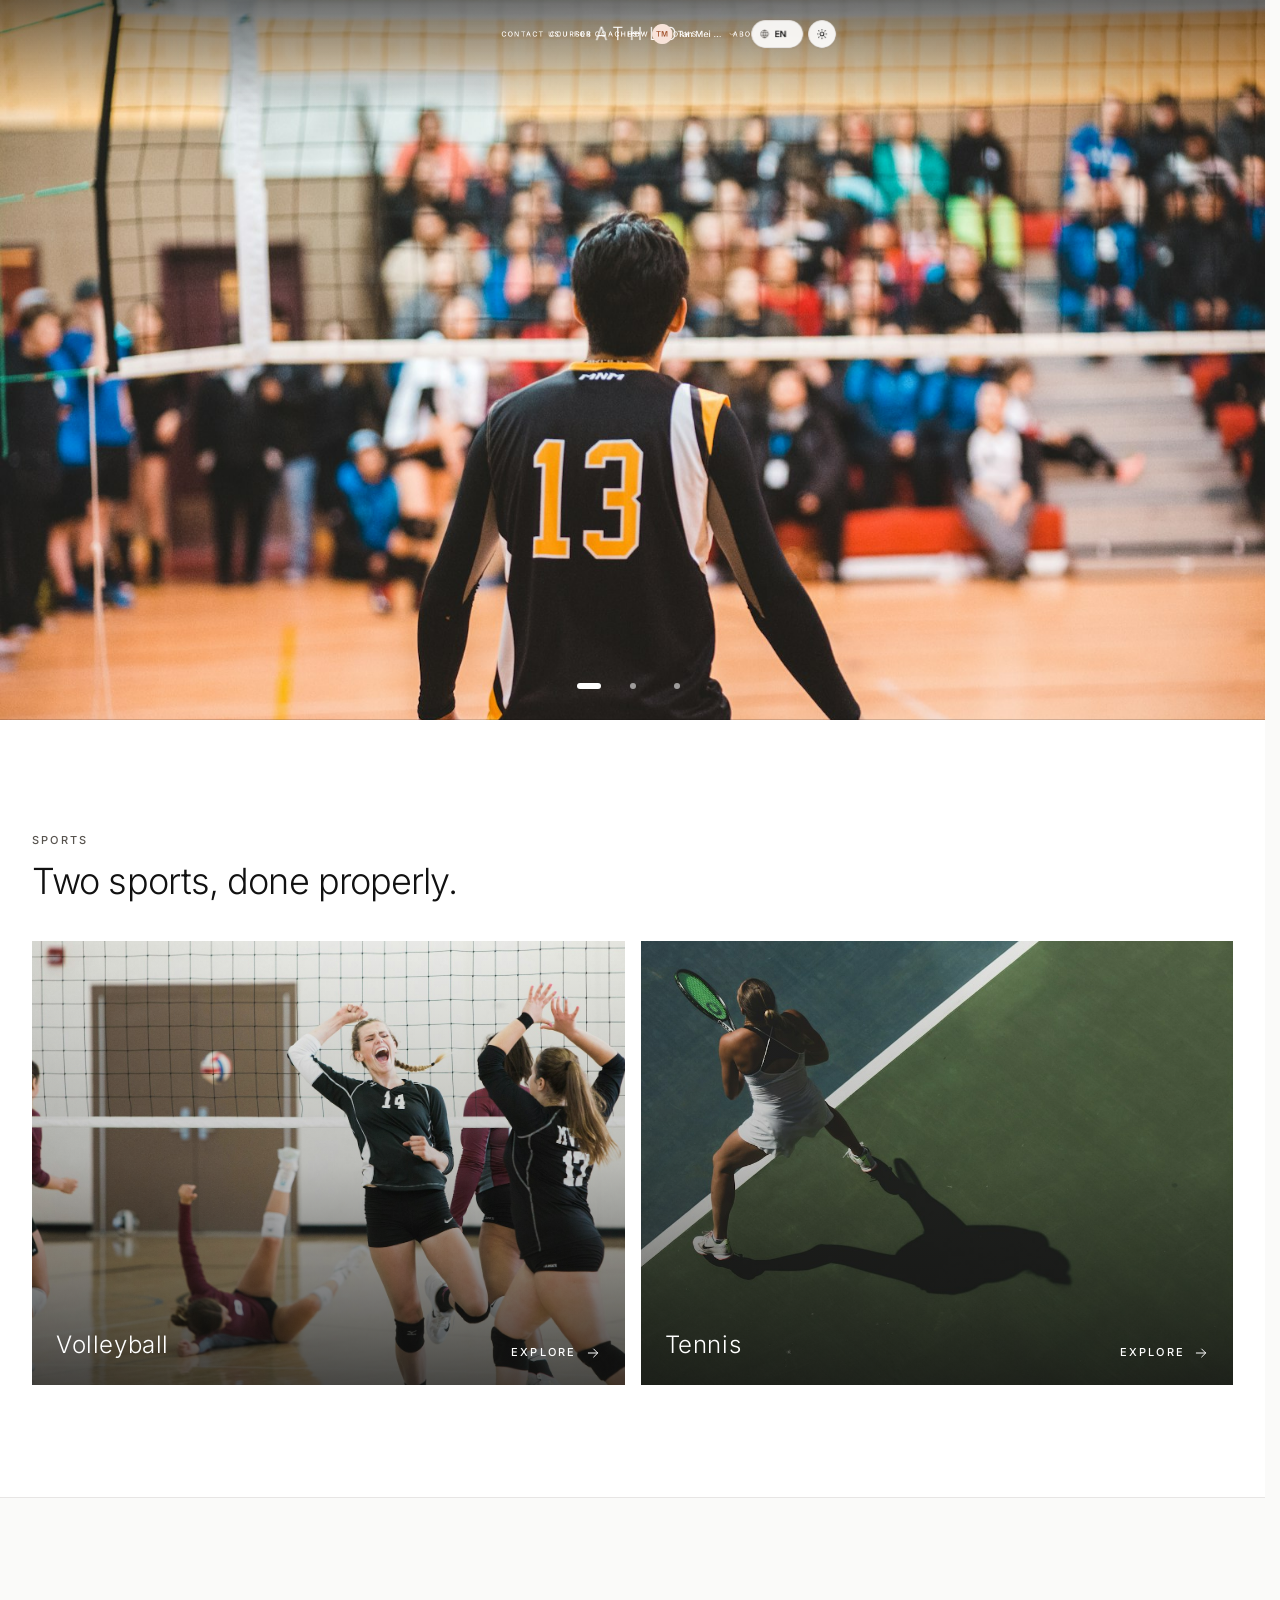
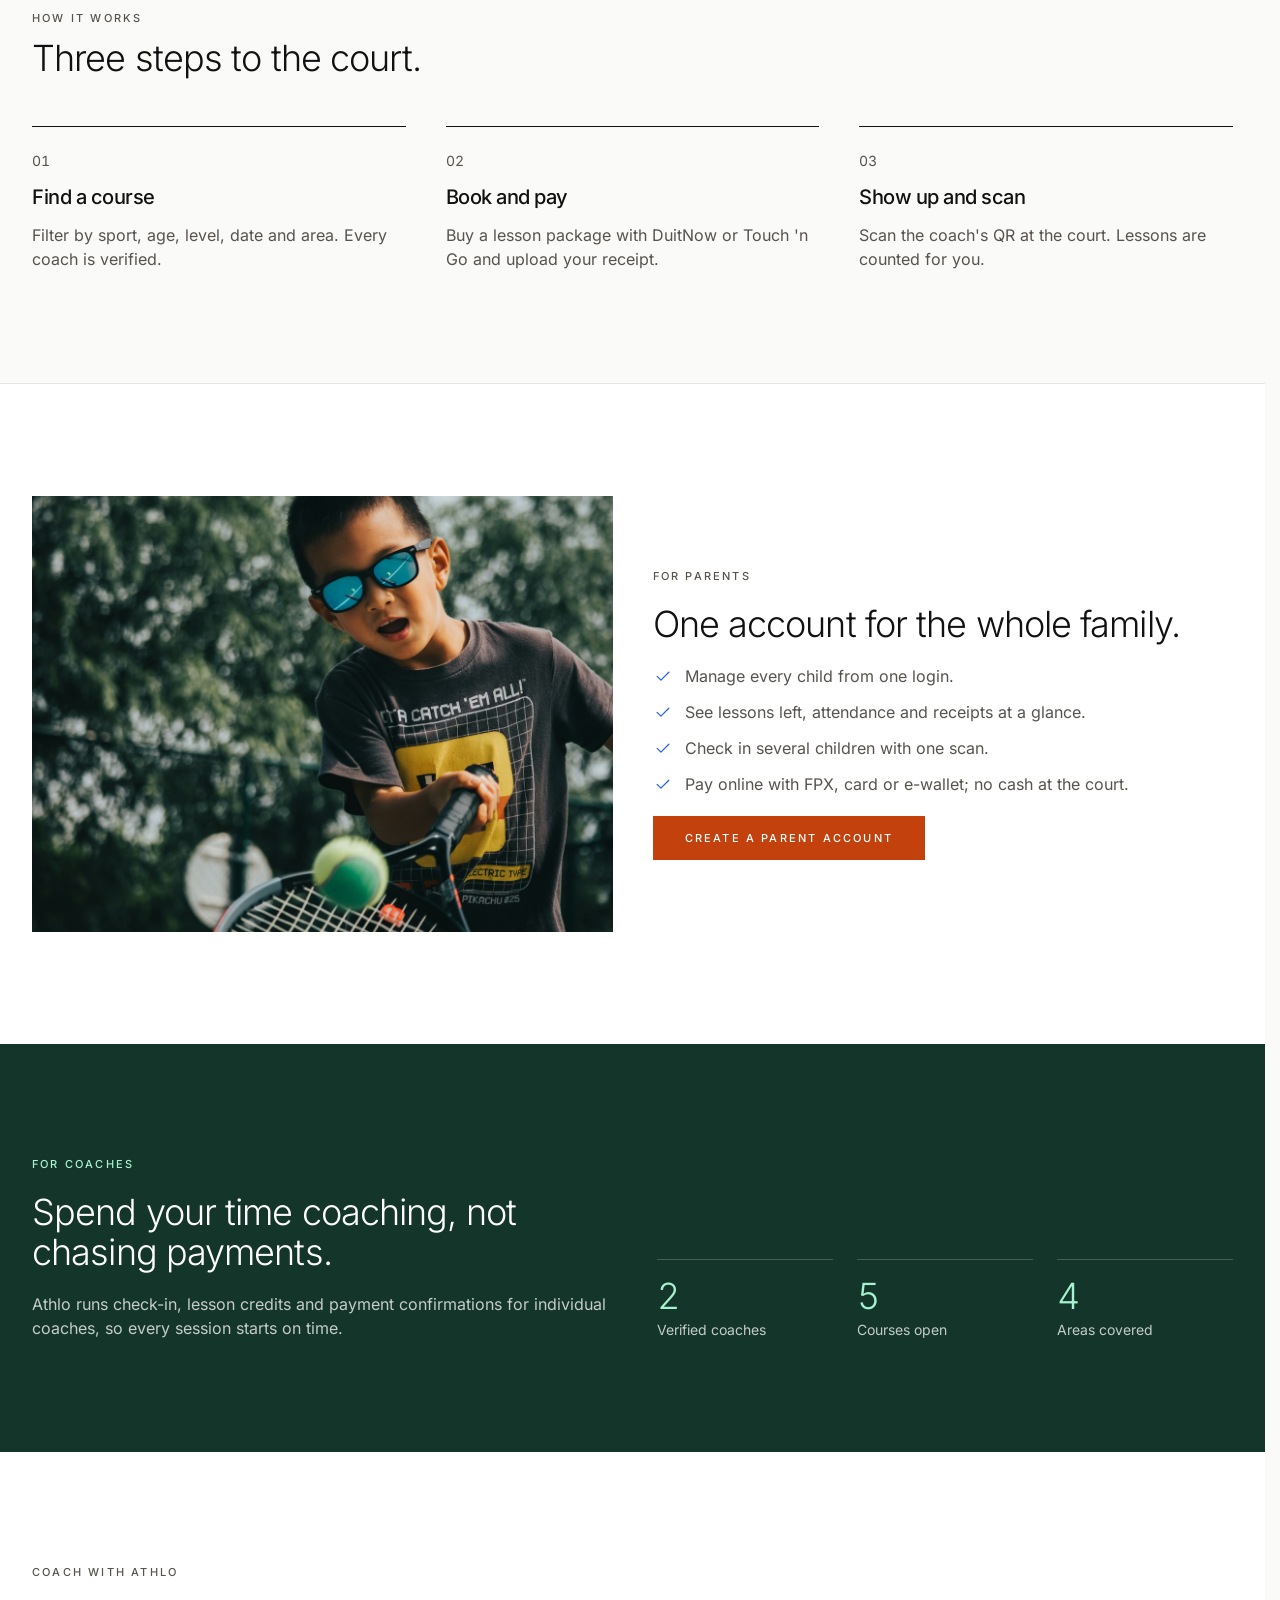
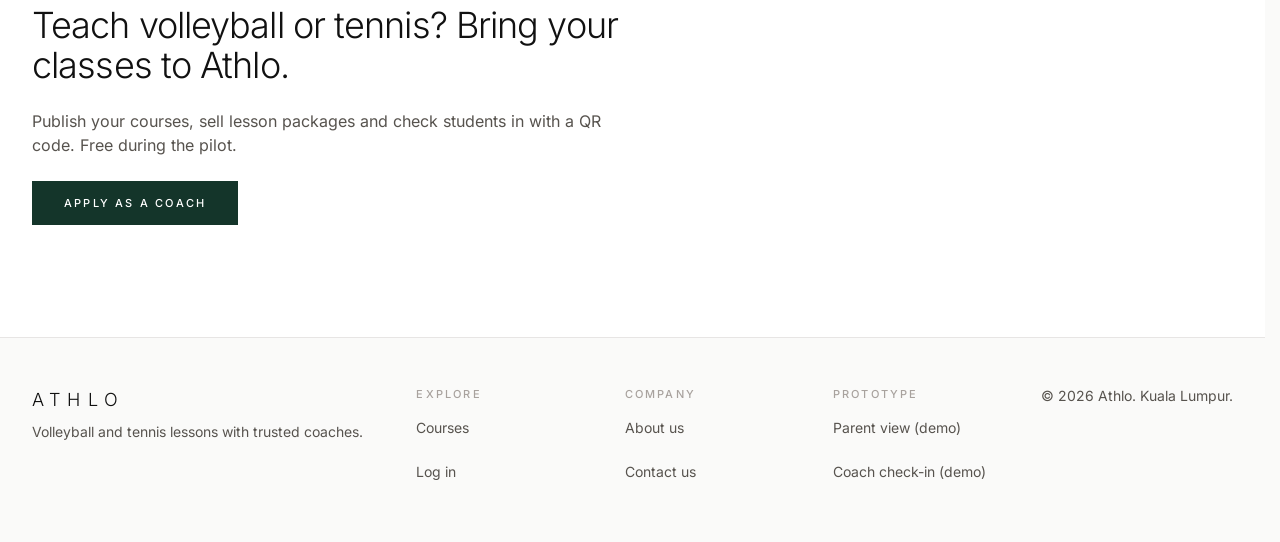
==== commit 312dceaa: "Prototype: show per-coach lesson balances in admin user lists" ====
--- a/app/index.html
+++ b/app/index.html
@@ -69,8 +69,8 @@
         }, 6000);
       })();
     </script>
-    <script type="module" crossorigin src="./assets/index-DyArXBuy.js"></script>
-    <link rel="stylesheet" crossorigin href="./assets/index-CbF16iNL.css">
+    <script type="module" crossorigin src="./assets/index-DP-gjDX0.js"></script>
+    <link rel="stylesheet" crossorigin href="./assets/index-YreEDTsL.css">
   </head>
   <body>
     <div id="root"></div>
--- a/app/assets/index-YreEDTsL.css
+++ b/app/assets/index-YreEDTsL.css
@@ -0,0 +1 @@
+:root{--fc-sticky-header-footer-z: 3;--fc-popover-z: 4}.fc-rk{z-index:var(--fc-popover-z)!important}.fc-gE{isolation:isolate}.fc-wY,.fc-wY *,.fc-wY *:before,.fc-wY *:after{box-sizing:border-box!important}.fc-8m,.fc-8m *{cursor:not-allowed!important}.fc-Is{-ms-overflow-style:none!important;scrollbar-width:none!important}.fc-Is::-webkit-scrollbar{display:none!important}.fc-Ps{flex-shrink:0!important}.fc-qC .fc-VR{display:flex!important;flex-direction:row!important;flex-wrap:wrap!important}.fc-hF .fc-VR>*{float:left!important}[dir=rtl] .fc-hF .fc-VR>*,.fc-hF[dir=rtl] .fc-VR>*{float:right!important}.fc-hF .fc-VR:after{content:""!important;display:block!important;clear:both!important}.fc-Zu{cursor:pointer!important}.fc-Hs{cursor:n-resize!important}.fc-J0{cursor:s-resize!important}.fc-jI{cursor:w-resize!important}[dir=rtl] .fc-jI,.fc-Nk{cursor:e-resize!important}[dir=rtl] .fc-Nk{cursor:w-resize!important}.fc-Mg{cursor:col-resize!important}.fc-0r,.fc-Zc,.fc-yR{position:absolute!important;box-sizing:content-box!important;width:100%!important;height:100%!important}.fc-0r{padding:10px!important;margin:-10px!important}.fc-Zc{padding-left:10px!important;padding-right:10px!important;margin-left:-10px!important;margin-right:-10px!important}.fc-yR{padding-top:10px!important;padding-bottom:10px!important;margin-top:-10px!important;margin-bottom:-10px!important}.fc-JB{position:absolute;inset:0 -5px}.fc-uv{-webkit-user-select:none;-moz-user-select:none;user-select:none}.fc-B9{visibility:hidden}.fc-13{border:0!important}.fc-MT{border-left:0!important;border-right:0!important}.fc-60{border-top:0!important;border-bottom:0!important}.fc-qy{border-top:0!important}.fc-lE{border-bottom:0!important}.fc-MR{border-inline-start:0!important}.fc-li{border-inline-end:0!important}.fc-mN{display:flex!important;flex-direction:row!important}.fc-mU{display:flex!important;flex-direction:column!important}.fc-l7{flex-grow:1!important}.fc-OV{flex-grow:1!important;flex-basis:0!important;min-width:0!important;min-height:0!important}.fc-bW{min-height:0!important}.fc-cq{flex-grow:1!important;flex-basis:0!important;min-width:0!important}.fc-A8{width:100%!important;table-layout:fixed!important;border:0!important;border-collapse:separate!important;border-spacing:0!important}.fc-A8>thead{-moz-column-break-inside:avoid!important;break-inside:avoid!important;page-break-inside:avoid!important}.fc-A8>tbody{background:transparent!important}.fc-A8>thead>tr>th,.fc-A8>tbody>tr>th,.fc-A8>tbody>tr>td{vertical-align:top!important;font-weight:inherit;text-align:inherit}.fc-Ju{padding:0!important}.fc-Eh{padding-top:0!important;padding-bottom:0!important}.fc-yU{margin:0!important}.fc-6S{margin-top:0!important;margin-bottom:0!important}.fc-ve{margin-left:0!important;margin-right:0!important}.fc-aG{white-space:nowrap!important}.fc-v9{white-space:pre!important}.fc-C4{overflow-anchor:none}.fc-rX{pointer-events:none!important}.fc-mR{overflow:hidden!important}.fc-Kv{white-space:nowrap!important;overflow:hidden!important}.fc-Ru{position:relative!important}.fc-r6{position:absolute!important}.fc-2W{inset-inline-start:0!important}.fc-0D{inset-inline-end:0!important}.fc-9b{position:absolute!important;inset:0!important}.fc-6Q,.fc-zm{position:absolute!important;left:0!important;right:0!important}.fc-9F,.fc-Ma{position:absolute!important;top:0!important;bottom:0!important}.fc-6Q{top:0!important}.fc-Ma{left:0!important;right:0!important;width:0!important}@media not print{.fc-Yy{position:sticky!important}.fc-DR{position:sticky!important;top:0!important}.fc-QU{position:sticky!important;inset-inline-start:0!important}.fc-5M{position:sticky!important;top:0!important;z-index:var(--fc-sticky-header-footer-z)!important}}.fc-qN{box-sizing:content-box!important}.fc-rU{position:absolute!important;left:-10000px!important;visibility:hidden!important}.fc-og{position:absolute!important;width:1px!important;height:1px!important;margin:0!important;padding:0!important;border:0!important;overflow:hidden!important;clip-path:inset(50%)!important;white-space:nowrap!important}.fc-hm{align-items:center!important}.fc-cI{align-items:flex-start!important}.fc-Qq{align-items:flex-end!important}.fc-se{position:sticky!important;bottom:0!important;z-index:var(--fc-sticky-header-footer-z)!important}.fc-Vd>*{margin-top:-1px!important}.fc-Vd>*>*{height:1px!important}.fc-or{-moz-column-break-inside:avoid!important;break-inside:avoid!important;page-break-inside:avoid!important}.fc-Lx{min-height:4em!important}.fc-vn{display:flow-root!important}.fc-mP{z-index:0}.fc-NW{z-index:1}.fc-Zs{z-index:2}.fc-D7{z-index:3}.fc-Se{z-index:4}.fc-kE{z-index:5}.fc-Y9{z-index:1000}.fc-DP{z-index:9999}.fc-Xr:focus-visible{z-index:2}.fc-pulse-n5m{font-size:16px;line-height:1.5;--fc-pulse-border-style: solid}.fc-pulse-Z9U{appearance:button;font:inherit;font-feature-settings:inherit;font-variation-settings:inherit;letter-spacing:inherit;color:inherit;opacity:1;background-color:#0000;border-radius:0;margin:0;border:0;padding:0}.fc-pulse-JiE{color:inherit;text-decoration:inherit}.fc-pulse-1EY{position:absolute}.fc-pulse-eYX{position:relative}.fc-pulse-MaV{inset-inline:0}.fc-pulse-AWB{inset-block:0}.fc-pulse-11a{inset-inline-start:-4px}.fc-pulse-4oC{inset-inline-start:-12px}.fc-pulse-rbS{inset-inline-start:0}.fc-pulse-Tuc{inset-inline-end:-4px}.fc-pulse-Z42{inset-inline-end:6px}.fc-pulse-dnf{inset-inline-end:-3px}.fc-pulse-YDC{top:-4px}.fc-pulse-Cy2{top:-14px}.fc-pulse-uqG{top:-16px}.fc-pulse-2ik{top:2px}.fc-pulse-ZnE{top:4px}.fc-pulse-1b8{top:6px}.fc-pulse-ERR{top:50%}.fc-pulse-fJL{bottom:-4px}.fc-pulse-1V6{left:50%}.fc-pulse-88I{order:-1}.fc-pulse-NPw{order:1}.fc-pulse-aAW{margin:-6px}.fc-pulse-CH7{margin:-1px}.fc-pulse-gMS{margin:4px}.fc-pulse-cGD{margin:6px}.fc-pulse-bvX{margin:8px}.fc-pulse-rUb{margin:12px}.fc-pulse-cKZ{margin-inline:2px}.fc-pulse-rVY{margin-inline:4px}.fc-pulse-fn8{margin-inline:8px}.fc-pulse-148{margin-inline:1px}.fc-pulse-kWT{margin-block:-1px}.fc-pulse-cJ3{margin-block:2px}.fc-pulse-V9v{margin-block:4px}.fc-pulse-ckd{margin-block:6px}.fc-pulse-2tF{margin-block:8px}.fc-pulse-60W{margin-block:10px}.fc-pulse-SEP{margin-block:1px}.fc-pulse-Jzj{margin-inline-start:2px}.fc-pulse-Wga{margin-inline-start:4px}.fc-pulse-p9t{margin-inline-end:-6px}.fc-pulse-3e1{margin-inline-end:2px}.fc-pulse-KYn{margin-inline-end:4px}.fc-pulse-9hC{margin-inline-end:1px}.fc-pulse-Dq8{margin-top:-4px}.fc-pulse-6iV{margin-top:2px}.fc-pulse-sEX{margin-top:1px}.fc-pulse-WdH{margin-bottom:2px}.fc-pulse-Ika{margin-bottom:1px}.fc-pulse-nHS{margin-bottom:-1px}.fc-pulse-F99{margin-left:-4px}.fc-pulse-eF2{display:contents}.fc-pulse-I48{display:block}.fc-pulse-dl1{display:flex}.fc-pulse-i3N{display:grid}.fc-pulse-pps{display:none}.fc-pulse-63n{width:0;height:0}.fc-pulse-3wQ{width:8px;height:8px}.fc-pulse-XUJ{width:20px;height:20px}.fc-pulse-MSG{width:24px;height:24px}.fc-pulse-IY5{width:28px;height:28px}.fc-pulse-uuA{height:8px}.fc-pulse-oM6{height:20px}.fc-pulse-TFV{height:24px}.fc-pulse-lIh{height:28px}.fc-pulse-84e{min-height:2px}.fc-pulse-p7s{min-height:4px}.fc-pulse-mhE{min-height:12px}.fc-pulse-5kF{width:6px}.fc-pulse-roZ{width:50%}.fc-pulse-hza{width:8px}.fc-pulse-4Tv{width:5px}.fc-pulse-Cdk{max-width:240px}.fc-pulse-2KU{min-width:0}.fc-pulse-aNc{min-width:220px}.fc-pulse-yi0{flex-shrink:0}.fc-pulse-1Zl{flex-shrink:1}.fc-pulse-OLq{flex-shrink:100}.fc-pulse-1El{flex-grow:1}.fc-pulse-KxI{rotate:-90deg}.fc-pulse-z44{rotate:90deg}.fc-pulse-jmT{rotate:180deg}.fc-pulse-sgX{flex-direction:column}.fc-pulse-1sP{flex-direction:row}.fc-pulse-dNl{flex-wrap:wrap}.fc-pulse-XpK{align-items:center}.fc-pulse-N2M{justify-content:space-between}.fc-pulse-E9P{justify-content:center}.fc-pulse-LMv{justify-content:flex-end}.fc-pulse-NWN{gap:4px}.fc-pulse-tgZ{gap:8px}.fc-pulse-yth{gap:20px}.fc-pulse-V08{gap:24px}.fc-pulse-sI7{align-self:flex-start}.fc-pulse-pKG{overflow:hidden}.fc-pulse-AAA{border-radius:3.40282e38px}.fc-pulse-KzJ{border-radius:6px}.fc-pulse-Fvv{border-radius:4px}.fc-pulse-kmj{border-start-start-radius:4px;border-end-start-radius:4px}.fc-pulse-Skl{border-start-end-radius:4px;border-end-end-radius:4px}.fc-pulse-Z7Q{border-top-left-radius:4px;border-top-right-radius:4px}.fc-pulse-2qh{border-bottom-left-radius:4px;border-bottom-right-radius:4px}.fc-pulse-wko{border-top-left-radius:8px;border-top-right-radius:8px}.fc-pulse-L2o{border-bottom-right-radius:8px;border-bottom-left-radius:8px}.fc-pulse-wsy,.fc-pulse-qQW{border-style:var(--fc-pulse-border-style);border-width:1px}.fc-pulse-Vpk{border-style:var(--fc-pulse-border-style);border-width:6px}.fc-pulse-1Wx{border-inline-style:var(--fc-pulse-border-style);border-inline-width:1px}.fc-pulse-JIC{border-block-style:var(--fc-pulse-border-style);border-block-width:1px}.fc-pulse-3J4{border-inline-start-style:var(--fc-pulse-border-style);border-inline-start-width:1px}.fc-pulse-USt{border-inline-end-style:var(--fc-pulse-border-style);border-inline-end-width:1px}.fc-pulse-ku3{border-top-style:var(--fc-pulse-border-style);border-top-width:1px}.fc-pulse-zi1{border-bottom-style:var(--fc-pulse-border-style);border-bottom-width:1px}.fc-pulse-TN2{--fc-pulse-border-style: dotted;border-style:dotted}.fc-pulse-lNM{border-color:var(--fc-event-color)}.fc-pulse-FMd{border-color:var(--fc-pulse-border)}.fc-pulse-upi{border-color:var(--fc-pulse-now)}.fc-pulse-xkd{border-color:var(--fc-pulse-primary)}.fc-pulse-dck{border-color:var(--fc-pulse-strong-border)}.fc-pulse-d0j{border-color:#0000}.fc-pulse-YjJ{background-color:var(--fc-event-color)}.fc-pulse-aRD{background-color:var(--fc-pulse-background)}.fc-pulse-Kwh{background-color:var(--fc-pulse-faint)}.fc-pulse-afe{background-color:var(--fc-pulse-highlight)}.fc-pulse-LKt{background-color:var(--fc-pulse-muted)}.fc-pulse-WBN{background-color:var(--fc-pulse-primary)}.fc-pulse-7tK{background-color:var(--fc-pulse-secondary)}.fc-pulse-V8J{background-color:var(--fc-pulse-selected)}.fc-pulse-Lu4{background-color:var(--fc-pulse-tertiary)}.fc-pulse-ntj{background-color:var(--fc-pulse-unselected)}@media not print{.fc-pulse-rf6{box-shadow:0 1px 3px #0000001a,0 1px 2px -1px #0000001a}}@media not print{@supports (color:color-mix(in lab,red,red)){.fc-pulse-gTC{background-color:color-mix(in oklab,var(--fc-event-color)15%,transparent)}}@supports not (color:color-mix(in lab,red,red)){.fc-pulse-gTC{position:relative;isolation:isolate}.fc-pulse-gTC:before{content:"";position:absolute;inset:0;background-color:var(--fc-event-color);opacity:.15;z-index:-1}}}.fc-pulse-KUX{padding:2px}.fc-pulse-iS4{padding:4px}.fc-pulse-3N5{padding:8px}.fc-pulse-7A6{padding:1px}.fc-pulse-oQ2{padding-inline:2px}.fc-pulse-aCI{padding-inline:4px}.fc-pulse-ZrE{padding-inline:6px}.fc-pulse-Nca{padding-inline:8px}.fc-pulse-Eaq{padding-inline:10px}.fc-pulse-Apf{padding-inline:12px}.fc-pulse-KRz{padding-inline:16px}.fc-pulse-F1o{padding-inline:1px}.fc-pulse-2rx{padding-block:2px}.fc-pulse-Jhn{padding-block:4px}.fc-pulse-dl6{padding-block:8px}.fc-pulse-P9h{padding-block:60px}.fc-pulse-z5u{padding-block:1px}.fc-pulse-a7i{padding-inline-start:2px}.fc-pulse-C2j{padding-inline-start:4px}.fc-pulse-166{padding-top:2px}.fc-pulse-4dx{padding-top:4px}.fc-pulse-lTO{padding-bottom:8px}.fc-pulse-AVD{font-size:24px;line-height:calc(2/1.5)}.fc-pulse-vQz{font-size:11px;line-height:1.09091}.fc-pulse-1Po{font-size:16px;line-height:1.5}.fc-pulse-9yp{font-size:14px;line-height:calc(1.25/.875)}.fc-pulse-a3B{font-size:12px;line-height:calc(1/.75)}.fc-pulse-DIS{font-weight:700}.fc-pulse-1OT{font-weight:500}.fc-pulse-C8a{font-weight:600}.fc-pulse-IPx{text-overflow:ellipsis}.fc-pulse-TZ4{white-space:nowrap}.fc-pulse-jm6{white-space:pre}.fc-pulse-i9F{color:var(--fc-event-contrast-color)}.fc-pulse-EB5{color:var(--fc-pulse-foreground)}.fc-pulse-UnP{color:var(--fc-pulse-muted-foreground)}.fc-pulse-jv3{color:var(--fc-pulse-primary-foreground)}.fc-pulse-EVd{color:var(--fc-pulse-secondary-foreground)}.fc-pulse-8tO{color:var(--fc-pulse-secondary-icon)}.fc-pulse-fhL{color:var(--fc-pulse-selected-foreground)}.fc-pulse-c79{color:var(--fc-pulse-tertiary-foreground)}.fc-pulse-qNi{color:var(--fc-pulse-unselected-foreground)}.fc-pulse-L1Y{font-style:italic}.fc-pulse-lMo{opacity:.5}.fc-pulse-iTG{opacity:.75}.fc-pulse-1kP{box-shadow:0 10px 15px -3px #0000001a,0 4px 6px -4px #0000001a}.fc-pulse-tkw{box-shadow:0 4px 6px -1px #0000001a,0 2px 4px -2px #0000001a}.fc-pulse-qNs{box-shadow:0 1px 3px #0000001a,0 1px 2px -1px #0000001a}.fc-pulse-A3h{box-shadow:0 0 0 1px var(--fc-pulse-ring-color, currentcolor)}.fc-pulse-GBJ{box-shadow:0 0 0 2px var(--fc-pulse-ring-color, currentcolor)}.fc-pulse-XCS{box-shadow:0 1px 2px #0000001a}.fc-pulse-KdO{box-shadow:0 1px 3px #0003}.fc-pulse-Y7n{--fc-pulse-ring-color: var(--fc-pulse-background) }.fc-pulse-2R2{outline-style:solid;outline-width:1px}.fc-pulse-0Bj{outline-style:solid;outline-width:2px}.fc-pulse-07j{outline-offset:-1px}.fc-pulse-fFh{outline-offset:-2px}.fc-pulse-3Xj{outline-offset:2px}.fc-pulse-8qP{outline-color:var(--fc-pulse-tertiary)}.fc-pulse-hS8{outline-style:none!important}.fc-pulse-fpi{background:linear-gradient(var(--fc-pulse-faint),var(--fc-pulse-faint))var(--fc-pulse-background)}.fc-pulse-X4o{background:linear-gradient(var(--fc-pulse-strong),var(--fc-pulse-strong))var(--fc-pulse-background)}.fc-pulse-F5S:not(:first-child){margin-inline-start:-1px}.fc-pulse-WWn:not(:first-child){border-inline-start-color:#0000}.fc-pulse-7NL:not(:last-child){border-inline-end-color:var(--fc-pulse-border)}@media(hover:hover){.fc-pulse-vs6:is(:where(.fc-pulse-bCs):hover *){display:block}.fc-pulse-F4j:is(:where(.fc-pulse-bCs):hover *){background-color:var(--fc-pulse-tertiary-over)}.fc-pulse-FdK:is(:where(.fc-pulse-bCs):hover *){color:var(--fc-pulse-foreground)}.fc-pulse-TLh:is(:where(.fc-pulse-bCs):hover *){color:var(--fc-pulse-secondary-icon-over)}.fc-pulse-Ogp:is(:where(.fc-pulse-bCs):hover *){text-decoration-line:underline}}.fc-pulse-Gjm:is(:where(.fc-pulse-bCs):focus-visible *){background-color:var(--fc-pulse-tertiary-over)}.fc-pulse-wBD:is(:where(.fc-pulse-bCs):focus-visible *){color:var(--fc-pulse-foreground)}.fc-pulse-zfc:is(:where(.fc-pulse-bCs):focus-visible *){color:var(--fc-pulse-secondary-icon-over)}.fc-pulse-nPR:is(:where(.fc-pulse-bCs):focus-visible *){outline-style:solid;outline-width:2px}.fc-pulse-wy6:is(:where(.fc-pulse-bCs):active *){background-color:var(--fc-pulse-tertiary-down)}.fc-pulse-YPX:first-child{margin-inline-start:-4px}.fc-pulse-Bn0:first-child{border-start-start-radius:4px;border-end-start-radius:4px}.fc-pulse-mTY:last-child{margin-inline-end:-4px}.fc-pulse-lFh:last-child{border-start-end-radius:4px;border-end-end-radius:4px}@media(hover:hover){.fc-pulse-Hc8:hover{background-color:var(--fc-pulse-faint)}.fc-pulse-OT5:hover{background-color:var(--fc-pulse-muted)}.fc-pulse-S3M:hover{background-color:var(--fc-pulse-primary-over)}.fc-pulse-JnV:hover{background-color:var(--fc-pulse-secondary-over)}.fc-pulse-8bo:hover{background-color:var(--fc-pulse-strong)}.fc-pulse-Q9K:hover{background-color:var(--fc-pulse-tertiary-over)}.fc-pulse-Frw:hover{background-color:var(--fc-event-color)}@supports (color:color-mix(in lab,red,red)){.fc-pulse-Frw:hover{background-color:color-mix(in oklab,var(--fc-event-color)92%,var(--fc-event-contrast-color))}}.fc-pulse-Eu0:hover{text-decoration-line:underline}.fc-pulse-V7v:hover{background:linear-gradient(var(--fc-pulse-stronger),var(--fc-pulse-stronger))var(--fc-pulse-background)}}.fc-pulse-G9W:focus-visible{background-color:var(--fc-pulse-faint)}.fc-pulse-rQT:focus-visible{background-color:var(--fc-pulse-muted)}.fc-pulse-bAi:focus-visible{background-color:var(--fc-pulse-secondary-over)}.fc-pulse-Lto:focus-visible{background-color:var(--fc-pulse-tertiary-over)}.fc-pulse-uqo:focus-visible{outline-style:solid;outline-width:2px}.fc-pulse-oJW:active{background-color:var(--fc-pulse-muted)}.fc-pulse-jnQ:active{background-color:var(--fc-pulse-primary-down)}.fc-pulse-s1M:active{background-color:var(--fc-pulse-secondary-down)}.fc-pulse-wm1:active{background-color:var(--fc-pulse-strong)}.fc-pulse-QpP:active{background-color:var(--fc-pulse-stronger)}.fc-pulse-dpx:active{background-color:var(--fc-pulse-tertiary-down)}.fc-pulse-st8:active{background-color:var(--fc-event-color)}@supports (color:color-mix(in lab,red,red)){.fc-pulse-st8:active{background-color:color-mix(in oklab,var(--fc-event-color)85%,var(--fc-event-contrast-color))}}.fc-pulse-08e:active{background:linear-gradient(var(--fc-pulse-strongest),var(--fc-pulse-strongest))var(--fc-pulse-background)}@media print{.fc-pulse-jsy{border-width:1px}.fc-pulse-DO7{border-color:var(--fc-event-color)}.fc-pulse-4MR{border-color:#000}.fc-pulse-vwH{background-color:#fff}.fc-pulse-cfp{color:#000}}[dir=rtl] .fc-pulse-keW{rotate:-90deg}[dir=rtl] .fc-pulse-jY6{rotate:none}[dir=rtl] .fc-pulse-ZW3{rotate:90deg}[dir=rtl] .fc-pulse-asP{rotate:180deg}:root{--fc-pulse-primary: #117aff;--fc-pulse-primary-over: #3689ff;--fc-pulse-primary-down: #4f98ff;--fc-pulse-primary-foreground: #fff;--fc-pulse-secondary: var(--fc-pulse-background);--fc-pulse-secondary-over: var(--fc-pulse-faint);--fc-pulse-secondary-down: var(--fc-pulse-muted);--fc-pulse-secondary-foreground: var(--fc-pulse-foreground);--fc-pulse-secondary-icon: var(--fc-pulse-faint-foreground);--fc-pulse-secondary-icon-over: var(--fc-pulse-muted-foreground);--fc-pulse-tertiary: var(--fc-pulse-primary);--fc-pulse-tertiary-over: #3689ff;--fc-pulse-tertiary-down: #4f98ff;--fc-pulse-tertiary-foreground: var(--fc-pulse-primary-foreground);--fc-pulse-event: #012e66;--fc-pulse-event-contrast: #fff;--fc-pulse-background-event: #818cf8;--fc-pulse-highlight: #38bdf81A;--fc-pulse-now: #ef4444;--fc-pulse-unselected: var(--fc-pulse-muted);--fc-pulse-unselected-foreground: var(--fc-pulse-foreground);--fc-pulse-selected: var(--fc-pulse-background);--fc-pulse-selected-foreground: var(--fc-pulse-foreground);--fc-pulse-background: #fff;--fc-pulse-faint: #00000008;--fc-pulse-muted: #00000012;--fc-pulse-strong: #0000001F;--fc-pulse-stronger: #00000029;--fc-pulse-strongest: #00000033;--fc-pulse-foreground: #232d3e;--fc-pulse-faint-foreground: #9ca3af;--fc-pulse-muted-foreground: #545c6c;--fc-pulse-border: #e5e7eb;--fc-pulse-strong-border: #d5d5d6}@media not print{[data-color-scheme=dark]{--fc-pulse-secondary: var(--fc-pulse-muted);--fc-pulse-secondary-over: var(--fc-pulse-strong);--fc-pulse-secondary-down: var(--fc-pulse-stronger);--fc-pulse-secondary-foreground: var(--fc-pulse-foreground);--fc-pulse-secondary-icon: var(--fc-pulse-muted-foreground);--fc-pulse-secondary-icon-over: var(--fc-pulse-foreground);--fc-pulse-tertiary: #1284ff;--fc-pulse-tertiary-over: #3992ff;--fc-pulse-tertiary-down: #539fff;--fc-pulse-unselected: var(--fc-pulse-muted);--fc-pulse-unselected-foreground: var(--fc-pulse-foreground);--fc-pulse-selected: var(--fc-pulse-strong);--fc-pulse-selected-foreground: var(--fc-pulse-foreground);--fc-pulse-background: #030712;--fc-pulse-faint: #ffffff08;--fc-pulse-muted: #ffffff12;--fc-pulse-strong: #ffffff1F;--fc-pulse-stronger: #ffffff29;--fc-pulse-strongest: #ffffff33;--fc-pulse-foreground: #d6dee8;--fc-pulse-faint-foreground: #8897ab;--fc-pulse-muted-foreground: #b5c1d0;--fc-pulse-border: #1a202c;--fc-pulse-strong-border: #374257}}@font-face{font-family:Inter;font-style:normal;font-display:swap;font-weight:300;src:url(./inter-cyrillic-ext-300-normal-CgCALhwJ.woff2) format("woff2"),url(./inter-cyrillic-ext-300-normal-RId2JxDB.woff) format("woff");unicode-range:U+0460-052F,U+1C80-1C8A,U+20B4,U+2DE0-2DFF,U+A640-A69F,U+FE2E-FE2F}@font-face{font-family:Inter;font-style:normal;font-display:swap;font-weight:300;src:url(./inter-cyrillic-300-normal-BnqRxXuy.woff2) format("woff2"),url(./inter-cyrillic-300-normal-LR1W_oT8.woff) format("woff");unicode-range:U+0301,U+0400-045F,U+0490-0491,U+04B0-04B1,U+2116}@font-face{font-family:Inter;font-style:normal;font-display:swap;font-weight:300;src:url(./inter-greek-ext-300-normal-l2DDyC6M.woff2) format("woff2"),url(./inter-greek-ext-300-normal-DLbbeei1.woff) format("woff");unicode-range:U+1F00-1FFF}@font-face{font-family:Inter;font-style:normal;font-display:swap;font-weight:300;src:url(./inter-greek-300-normal-DmGD3g_f.woff2) format("woff2"),url(./inter-greek-300-normal-BrhSP0vQ.woff) format("woff");unicode-range:U+0370-0377,U+037A-037F,U+0384-038A,U+038C,U+038E-03A1,U+03A3-03FF}@font-face{font-family:Inter;font-style:normal;font-display:swap;font-weight:300;src:url(./inter-vietnamese-300-normal-Bdr24Bqb.woff2) format("woff2"),url(./inter-vietnamese-300-normal-DDGmYYdT.woff) format("woff");unicode-range:U+0102-0103,U+0110-0111,U+0128-0129,U+0168-0169,U+01A0-01A1,U+01AF-01B0,U+0300-0301,U+0303-0304,U+0308-0309,U+0323,U+0329,U+1EA0-1EF9,U+20AB}@font-face{font-family:Inter;font-style:normal;font-display:swap;font-weight:300;src:url(./inter-latin-ext-300-normal-CPgO9Ksf.woff2) format("woff2"),url(./inter-latin-ext-300-normal-Dp1L8vcn.woff) format("woff");unicode-range:U+0100-02BA,U+02BD-02C5,U+02C7-02CC,U+02CE-02D7,U+02DD-02FF,U+0304,U+0308,U+0329,U+1D00-1DBF,U+1E00-1E9F,U+1EF2-1EFF,U+2020,U+20A0-20AB,U+20AD-20C0,U+2113,U+2C60-2C7F,U+A720-A7FF}@font-face{font-family:Inter;font-style:normal;font-display:swap;font-weight:300;src:url(./inter-latin-300-normal-BVlfKGgI.woff2) format("woff2"),url(./inter-latin-300-normal-i8F0SvXL.woff) format("woff");unicode-range:U+0000-00FF,U+0131,U+0152-0153,U+02BB-02BC,U+02C6,U+02DA,U+02DC,U+0304,U+0308,U+0329,U+2000-206F,U+20AC,U+2122,U+2191,U+2193,U+2212,U+2215,U+FEFF,U+FFFD}@font-face{font-family:Inter;font-style:normal;font-display:swap;font-weight:400;src:url(./inter-cyrillic-ext-400-normal-BQZuk6qB.woff2) format("woff2"),url(./inter-cyrillic-ext-400-normal-DQukG94-.woff) format("woff");unicode-range:U+0460-052F,U+1C80-1C8A,U+20B4,U+2DE0-2DFF,U+A640-A69F,U+FE2E-FE2F}@font-face{font-family:Inter;font-style:normal;font-display:swap;font-weight:400;src:url(./inter-cyrillic-400-normal-obahsSVq.woff2) format("woff2"),url(./inter-cyrillic-400-normal-HOLc17fK.woff) format("woff");unicode-range:U+0301,U+0400-045F,U+0490-0491,U+04B0-04B1,U+2116}@font-face{font-family:Inter;font-style:normal;font-display:swap;font-weight:400;src:url(./inter-greek-ext-400-normal-DGGRlc-M.woff2) format("woff2"),url(./inter-greek-ext-400-normal-KugGGMne.woff) format("woff");unicode-range:U+1F00-1FFF}@font-face{font-family:Inter;font-style:normal;font-display:swap;font-weight:400;src:url(./inter-greek-400-normal-B4URO6DV.woff2) format("woff2"),url(./inter-greek-400-normal-q2sYcFCs.woff) format("woff");unicode-range:U+0370-0377,U+037A-037F,U+0384-038A,U+038C,U+038E-03A1,U+03A3-03FF}@font-face{font-family:Inter;font-style:normal;font-display:swap;font-weight:400;src:url(./inter-vietnamese-400-normal-DMkecbls.woff2) format("woff2"),url(./inter-vietnamese-400-normal-Bbgyi5SW.woff) format("woff");unicode-range:U+0102-0103,U+0110-0111,U+0128-0129,U+0168-0169,U+01A0-01A1,U+01AF-01B0,U+0300-0301,U+0303-0304,U+0308-0309,U+0323,U+0329,U+1EA0-1EF9,U+20AB}@font-face{font-family:Inter;font-style:normal;font-display:swap;font-weight:400;src:url(./inter-latin-ext-400-normal-C1nco2VV.woff2) format("woff2"),url(./inter-latin-ext-400-normal-77YHD8bZ.woff) format("woff");unicode-range:U+0100-02BA,U+02BD-02C5,U+02C7-02CC,U+02CE-02D7,U+02DD-02FF,U+0304,U+0308,U+0329,U+1D00-1DBF,U+1E00-1E9F,U+1EF2-1EFF,U+2020,U+20A0-20AB,U+20AD-20C0,U+2113,U+2C60-2C7F,U+A720-A7FF}@font-face{font-family:Inter;font-style:normal;font-display:swap;font-weight:400;src:url(./inter-latin-400-normal-C38fXH4l.woff2) format("woff2"),url(./inter-latin-400-normal-CyCys3Eg.woff) format("woff");unicode-range:U+0000-00FF,U+0131,U+0152-0153,U+02BB-02BC,U+02C6,U+02DA,U+02DC,U+0304,U+0308,U+0329,U+2000-206F,U+20AC,U+2122,U+2191,U+2193,U+2212,U+2215,U+FEFF,U+FFFD}@font-face{font-family:Inter;font-style:normal;font-display:swap;font-weight:500;src:url(./inter-cyrillic-ext-500-normal-B0yAr1jD.woff2) format("woff2"),url(./inter-cyrillic-ext-500-normal-BmqWE9Dz.woff) format("woff");unicode-range:U+0460-052F,U+1C80-1C8A,U+20B4,U+2DE0-2DFF,U+A640-A69F,U+FE2E-FE2F}@font-face{font-family:Inter;font-style:normal;font-display:swap;font-weight:500;src:url(./inter-cyrillic-500-normal-BasfLYem.woff2) format("woff2"),url(./inter-cyrillic-500-normal-CxZf_p3X.woff) format("woff");unicode-range:U+0301,U+0400-045F,U+0490-0491,U+04B0-04B1,U+2116}@font-face{font-family:Inter;font-style:normal;font-display:swap;font-weight:500;src:url(./inter-greek-ext-500-normal-C4iEst2y.woff2) format("woff2"),url(./inter-greek-ext-500-normal-2j5mBUwD.woff) format("woff");unicode-range:U+1F00-1FFF}@font-face{font-family:Inter;font-style:normal;font-display:swap;font-weight:500;src:url(./inter-greek-500-normal-BIZE56-Y.woff2) format("woff2"),url(./inter-greek-500-normal-Xzm54t5V.woff) format("woff");unicode-range:U+0370-0377,U+037A-037F,U+0384-038A,U+038C,U+038E-03A1,U+03A3-03FF}@font-face{font-family:Inter;font-style:normal;font-display:swap;font-weight:500;src:url(./inter-vietnamese-500-normal-DOriooB6.woff2) format("woff2"),url(./inter-vietnamese-500-normal-mJboJaSs.woff) format("woff");unicode-range:U+0102-0103,U+0110-0111,U+0128-0129,U+0168-0169,U+01A0-01A1,U+01AF-01B0,U+0300-0301,U+0303-0304,U+0308-0309,U+0323,U+0329,U+1EA0-1EF9,U+20AB}@font-face{font-family:Inter;font-style:normal;font-display:swap;font-weight:500;src:url(./inter-latin-ext-500-normal-CV4jyFjo.woff2) format("woff2"),url(./inter-latin-ext-500-normal-BxGbmqWO.woff) format("woff");unicode-range:U+0100-02BA,U+02BD-02C5,U+02C7-02CC,U+02CE-02D7,U+02DD-02FF,U+0304,U+0308,U+0329,U+1D00-1DBF,U+1E00-1E9F,U+1EF2-1EFF,U+2020,U+20A0-20AB,U+20AD-20C0,U+2113,U+2C60-2C7F,U+A720-A7FF}@font-face{font-family:Inter;font-style:normal;font-display:swap;font-weight:500;src:url(./inter-latin-500-normal-Cerq10X2.woff2) format("woff2"),url(./inter-latin-500-normal-BL9OpVg8.woff) format("woff");unicode-range:U+0000-00FF,U+0131,U+0152-0153,U+02BB-02BC,U+02C6,U+02DA,U+02DC,U+0304,U+0308,U+0329,U+2000-206F,U+20AC,U+2122,U+2191,U+2193,U+2212,U+2215,U+FEFF,U+FFFD}@font-face{font-family:Inter;font-style:normal;font-display:swap;font-weight:600;src:url(./inter-cyrillic-ext-600-normal-Dfes3d0z.woff2) format("woff2"),url(./inter-cyrillic-ext-600-normal-Bcila6Z-.woff) format("woff");unicode-range:U+0460-052F,U+1C80-1C8A,U+20B4,U+2DE0-2DFF,U+A640-A69F,U+FE2E-FE2F}@font-face{font-family:Inter;font-style:normal;font-display:swap;font-weight:600;src:url(./inter-cyrillic-600-normal-CWCymEST.woff2) format("woff2"),url(./inter-cyrillic-600-normal-4D_pXhcN.woff) format("woff");unicode-range:U+0301,U+0400-045F,U+0490-0491,U+04B0-04B1,U+2116}@font-face{font-family:Inter;font-style:normal;font-display:swap;font-weight:600;src:url(./inter-greek-ext-600-normal-DRtmH8MT.woff2) format("woff2"),url(./inter-greek-ext-600-normal-B8X0CLgF.woff) format("woff");unicode-range:U+1F00-1FFF}@font-face{font-family:Inter;font-style:normal;font-display:swap;font-weight:600;src:url(./inter-greek-600-normal-plRanbMR.woff2) format("woff2"),url(./inter-greek-600-normal-BZpKdvQh.woff) format("woff");unicode-range:U+0370-0377,U+037A-037F,U+0384-038A,U+038C,U+038E-03A1,U+03A3-03FF}@font-face{font-family:Inter;font-style:normal;font-display:swap;font-weight:600;src:url(./inter-vietnamese-600-normal-Cc8MFFhd.woff2) format("woff2"),url(./inter-vietnamese-600-normal-BuLX-rYi.woff) format("woff");unicode-range:U+0102-0103,U+0110-0111,U+0128-0129,U+0168-0169,U+01A0-01A1,U+01AF-01B0,U+0300-0301,U+0303-0304,U+0308-0309,U+0323,U+0329,U+1EA0-1EF9,U+20AB}@font-face{font-family:Inter;font-style:normal;font-display:swap;font-weight:600;src:url(./inter-latin-ext-600-normal-D2bJ5OIk.woff2) format("woff2"),url(./inter-latin-ext-600-normal-CIVaiw4L.woff) format("woff");unicode-range:U+0100-02BA,U+02BD-02C5,U+02C7-02CC,U+02CE-02D7,U+02DD-02FF,U+0304,U+0308,U+0329,U+1D00-1DBF,U+1E00-1E9F,U+1EF2-1EFF,U+2020,U+20A0-20AB,U+20AD-20C0,U+2113,U+2C60-2C7F,U+A720-A7FF}@font-face{font-family:Inter;font-style:normal;font-display:swap;font-weight:600;src:url(./inter-latin-600-normal-LgqL8muc.woff2) format("woff2"),url(./inter-latin-600-normal-CiBQ2DWP.woff) format("woff");unicode-range:U+0000-00FF,U+0131,U+0152-0153,U+02BB-02BC,U+02C6,U+02DA,U+02DC,U+0304,U+0308,U+0329,U+2000-206F,U+20AC,U+2122,U+2191,U+2193,U+2212,U+2215,U+FEFF,U+FFFD}@font-face{font-family:Inter;font-style:normal;font-display:swap;font-weight:900;src:url(./inter-latin-900-normal-D4nM5aha.woff2) format("woff2"),url(./inter-latin-900-normal-EUCDUbiG.woff) format("woff")}@layer properties{@supports (((-webkit-hyphens:none)) and (not (margin-trim:inline))) or ((-moz-orient:inline) and (not (color:rgb(from red r g b)))){*,:before,:after,::backdrop{--tw-translate-x:0;--tw-translate-y:0;--tw-translate-z:0;--tw-scale-x:1;--tw-scale-y:1;--tw-scale-z:1;--tw-rotate-x:initial;--tw-rotate-y:initial;--tw-rotate-z:initial;--tw-skew-x:initial;--tw-skew-y:initial;--tw-pan-x:initial;--tw-pan-y:initial;--tw-pinch-zoom:initial;--tw-divide-y-reverse:0;--tw-border-style:solid;--tw-gradient-position:initial;--tw-gradient-from:#0000;--tw-gradient-via:#0000;--tw-gradient-to:#0000;--tw-gradient-stops:initial;--tw-gradient-via-stops:initial;--tw-gradient-from-position:0%;--tw-gradient-via-position:50%;--tw-gradient-to-position:100%;--tw-leading:initial;--tw-font-weight:initial;--tw-tracking:initial;--tw-ordinal:initial;--tw-slashed-zero:initial;--tw-numeric-figure:initial;--tw-numeric-spacing:initial;--tw-numeric-fraction:initial;--tw-shadow:0 0 #0000;--tw-shadow-color:initial;--tw-shadow-alpha:100%;--tw-inset-shadow:0 0 #0000;--tw-inset-shadow-color:initial;--tw-inset-shadow-alpha:100%;--tw-ring-color:initial;--tw-ring-shadow:0 0 #0000;--tw-inset-ring-color:initial;--tw-inset-ring-shadow:0 0 #0000;--tw-ring-inset:initial;--tw-ring-offset-width:0px;--tw-ring-offset-color:#fff;--tw-ring-offset-shadow:0 0 #0000;--tw-outline-style:solid;--tw-blur:initial;--tw-brightness:initial;--tw-contrast:initial;--tw-grayscale:initial;--tw-hue-rotate:initial;--tw-invert:initial;--tw-opacity:initial;--tw-saturate:initial;--tw-sepia:initial;--tw-drop-shadow:initial;--tw-drop-shadow-color:initial;--tw-drop-shadow-alpha:100%;--tw-drop-shadow-size:initial;--tw-backdrop-blur:initial;--tw-backdrop-brightness:initial;--tw-backdrop-contrast:initial;--tw-backdrop-grayscale:initial;--tw-backdrop-hue-rotate:initial;--tw-backdrop-invert:initial;--tw-backdrop-opacity:initial;--tw-backdrop-saturate:initial;--tw-backdrop-sepia:initial;--tw-duration:initial;--tw-ease:initial}}}@layer theme{:root,:host{--font-sans:"Inter", system-ui, sans-serif;--font-mono:ui-monospace, SFMono-Regular, Menlo, Monaco, Consolas, "Liberation Mono", "Courier New", monospace;--color-red-50:oklch(97.1% .013 17.38);--color-red-100:oklch(93.6% .032 17.717);--color-red-300:oklch(80.8% .114 19.571);--color-red-400:oklch(70.4% .191 22.216);--color-red-600:oklch(57.7% .245 27.325);--color-red-700:oklch(50.5% .213 27.518);--color-red-950:oklch(25.8% .092 26.042);--color-emerald-700:oklch(50.8% .118 165.612);--color-blue-50:oklch(97% .014 254.604);--color-blue-100:oklch(93.2% .032 255.585);--color-blue-500:oklch(62.3% .214 259.815);--color-blue-600:oklch(54.6% .245 262.881);--color-blue-950:oklch(28.2% .091 267.935);--color-slate-50:oklch(98.4% .003 247.858);--color-slate-400:oklch(70.4% .04 256.788);--color-slate-500:oklch(55.4% .046 257.417);--color-slate-800:oklch(27.9% .041 260.031);--color-stone-100:oklch(97% .001 106.424);--color-stone-200:oklch(92.3% .003 48.717);--color-stone-300:oklch(86.9% .005 56.366);--color-stone-400:oklch(70.9% .01 56.259);--color-stone-500:oklch(55.3% .013 58.071);--color-stone-800:oklch(26.8% .007 34.298);--color-black:#000;--color-white:#fff;--spacing:.25rem;--container-xs:20rem;--container-sm:24rem;--container-md:28rem;--container-lg:32rem;--container-xl:36rem;--container-2xl:42rem;--container-3xl:48rem;--container-5xl:64rem;--container-7xl:80rem;--text-xs:.75rem;--text-xs--line-height:calc(1 / .75);--text-sm:.875rem;--text-sm--line-height:calc(1.25 / .875);--text-base:1rem;--text-base--line-height: 1.5 ;--text-lg:1.125rem;--text-lg--line-height:calc(1.75 / 1.125);--text-xl:1.25rem;--text-xl--line-height:calc(1.75 / 1.25);--text-2xl:1.5rem;--text-2xl--line-height:calc(2 / 1.5);--text-3xl:1.875rem;--text-3xl--line-height: 1.2 ;--text-4xl:2.25rem;--text-4xl--line-height:calc(2.5 / 2.25);--text-5xl:3rem;--text-5xl--line-height:1;--text-7xl:4.5rem;--text-7xl--line-height:1;--font-weight-light:300;--font-weight-normal:400;--font-weight-medium:500;--font-weight-semibold:600;--font-weight-bold:700;--font-weight-black:900;--tracking-tight:-.025em;--tracking-wide:.025em;--tracking-wider:.05em;--tracking-widest:.1em;--leading-tight:1.25;--leading-normal:1.5;--leading-relaxed:1.625;--radius-md:.375rem;--radius-lg:.5rem;--radius-xl:.75rem;--radius-3xl:1.5rem;--ease-in:cubic-bezier(.55, .055, .675, .19);--ease-out:cubic-bezier(.165, .84, .44, 1);--ease-in-out:cubic-bezier(.4, 0, .2, 1);--animate-spin:spin 1s linear infinite;--animate-ping:ping 1s cubic-bezier(0, 0, .2, 1) infinite;--animate-pulse:pulse 2s cubic-bezier(.4, 0, .6, 1) infinite;--blur-xl:24px;--aspect-video:16 / 9;--default-transition-duration:.15s;--default-transition-timing-function:cubic-bezier(.165, .84, .44, 1);--default-font-family:var(--font-sans);--default-mono-font-family:var(--font-mono);--color-bg:#fafaf9;--color-surface:#fff;--color-ink:#111;--color-ink-2:#57534e;--color-ink-3:#a8a29e;--color-line:#e7e5e4;--color-line-2:#f0efed;--color-field:#c9c3bd;--color-ok:#2f6b4f;--color-ok-bg:#eef5f1;--color-warn:#9a6a12;--color-warn-bg:#fbf5e9;--color-bad:#9b2c2c;--color-bad-bg:#fbefef;--color-ok-solid:#15803d;--color-warn-solid:#b45309;--color-bad-solid:#dc2626;--color-info:#1d4ed8;--color-info-bg:#eff6ff;--color-info-solid:#2563eb;--color-action:#c2410c;--color-action-hover:#9a3412;--color-court:#14352a;--color-court-2:#1d4a3b;--color-court-soft:#a7f3d0;--radius-control:12px;--radius-button:9999px;--radius-tile:16px;--radius-card:20px}}@layer base{*,:after,:before,::backdrop{box-sizing:border-box;border:0 solid;margin:0;padding:0}::file-selector-button{box-sizing:border-box;border:0 solid;margin:0;padding:0}html,:host{-webkit-text-size-adjust:100%;tab-size:4;line-height:1.5;font-family:var(--default-font-family,-apple-system, BlinkMacSystemFont, "Segoe UI", Roboto, "Helvetica Neue", "Noto Sans", Arial, sans-serif, "Apple Color Emoji", "Segoe UI Emoji", "Segoe UI Symbol", "Noto Color Emoji");font-feature-settings:var(--default-font-feature-settings,normal);font-variation-settings:var(--default-font-variation-settings,normal);-webkit-tap-highlight-color:transparent}hr{height:0;color:inherit;border-top-width:1px}abbr:where([title]){-webkit-text-decoration:underline dotted;text-decoration:underline dotted}h1,h2,h3,h4,h5,h6{font-size:inherit;font-weight:inherit}a{color:inherit;-webkit-text-decoration:inherit;text-decoration:inherit}b,strong{font-weight:bolder}code,kbd,samp,pre{font-family:var(--default-mono-font-family,ui-monospace, SFMono-Regular, Menlo, Monaco, Consolas, "Liberation Mono", "Courier New", monospace);font-feature-settings:var(--default-mono-font-feature-settings,normal);font-variation-settings:var(--default-mono-font-variation-settings,normal);font-size:1em}small{font-size:80%}sub,sup{vertical-align:baseline;font-size:75%;line-height:0;position:relative}sub{bottom:-.25em}sup{top:-.5em}table{text-indent:0;border-color:inherit;border-collapse:collapse}:-moz-focusring:where(:not(iframe)){outline:auto}progress{vertical-align:baseline}summary{display:list-item}ol,ul,menu{list-style:none}img,svg,video,canvas,audio,iframe,embed,object{vertical-align:middle;display:block}img,video{max-width:100%;height:auto}button,input,select,optgroup,textarea{font:inherit;font-feature-settings:inherit;font-variation-settings:inherit;letter-spacing:inherit;color:inherit;opacity:1;background-color:#0000;border-radius:0}::file-selector-button{font:inherit;font-feature-settings:inherit;font-variation-settings:inherit;letter-spacing:inherit;color:inherit;opacity:1;background-color:#0000;border-radius:0}:where(select:is([multiple],[size])) optgroup{font-weight:bolder}:where(select:is([multiple],[size])) optgroup option{padding-inline-start:20px}::file-selector-button{margin-inline-end:4px}::placeholder{opacity:1}@supports (not ((-webkit-appearance:-apple-pay-button))) or (contain-intrinsic-size:1px){::placeholder{color:currentColor}@supports (color:color-mix(in lab,red,red)){::placeholder{color:color-mix(in oklab,currentcolor 50%,transparent)}}}textarea{resize:vertical}::-webkit-search-decoration{-webkit-appearance:none}::-webkit-date-and-time-value{min-height:1lh;text-align:inherit}::-webkit-datetime-edit{display:inline-flex}::-webkit-datetime-edit-fields-wrapper{padding:0}::-webkit-datetime-edit{padding-block:0}::-webkit-datetime-edit-year-field{padding-block:0}::-webkit-datetime-edit-month-field{padding-block:0}::-webkit-datetime-edit-day-field{padding-block:0}::-webkit-datetime-edit-hour-field{padding-block:0}::-webkit-datetime-edit-minute-field{padding-block:0}::-webkit-datetime-edit-second-field{padding-block:0}::-webkit-datetime-edit-millisecond-field{padding-block:0}::-webkit-datetime-edit-meridiem-field{padding-block:0}::-webkit-calendar-picker-indicator{line-height:1}:-moz-ui-invalid{box-shadow:none}button,input:where([type=button],[type=reset],[type=submit]){appearance:button}::file-selector-button{appearance:button}::-webkit-inner-spin-button{height:auto}::-webkit-outer-spin-button{height:auto}[hidden]:where(:not([hidden=until-found])){display:none!important}}@layer components;@layer utilities{.\@container{container-type:inline-size}.pointer-events-auto{pointer-events:auto}.pointer-events-none{pointer-events:none}.collapse{visibility:collapse}.invisible{visibility:hidden}.visible{visibility:visible}.sr-only{clip-path:inset(50%);white-space:nowrap;border-width:0;width:1px;height:1px;margin:-1px;padding:0;position:absolute;overflow:hidden}.absolute{position:absolute}.fixed{position:fixed}.relative{position:relative}.static{position:static}.sticky{position:sticky}.inset-0{inset:0}.inset-x-0{inset-inline:0}.inset-y-0{inset-block:0}.-top-1{top:calc(var(--spacing) * -1)}.-top-2\.5{top:calc(var(--spacing) * -2.5)}.top-0{top:0}.top-1\.5{top:calc(var(--spacing) * 1.5)}.top-1\/2{top:50%}.top-2{top:calc(var(--spacing) * 2)}.top-3{top:calc(var(--spacing) * 3)}.top-4{top:calc(var(--spacing) * 4)}.-right-1{right:calc(var(--spacing) * -1)}.-right-3{right:calc(var(--spacing) * -3)}.right-2{right:calc(var(--spacing) * 2)}.right-3{right:calc(var(--spacing) * 3)}.right-4{right:calc(var(--spacing) * 4)}.right-\[calc\(50\%-1\.25rem\)\]{right:calc(50% - 1.25rem)}.right-\[max\(1rem\,env\(safe-area-inset-right\,0px\)\)\]{right:max(1rem,env(safe-area-inset-right,0px))}.-bottom-1{bottom:calc(var(--spacing) * -1)}.bottom-0{bottom:0}.bottom-2{bottom:calc(var(--spacing) * 2)}.bottom-3{bottom:calc(var(--spacing) * 3)}.bottom-\[max\(1rem\,env\(safe-area-inset-bottom\,0px\)\)\]{bottom:max(1rem,env(safe-area-inset-bottom,0px))}.-left-\[9999px\]{left:-9999px}.left-0{left:0}.left-2{left:calc(var(--spacing) * 2)}.left-3{left:calc(var(--spacing) * 3)}.isolate{isolation:isolate}.-z-10{z-index:-10}.z-10{z-index:10}.z-20{z-index:20}.z-30{z-index:30}.z-40{z-index:40}.z-50{z-index:50}.z-\[60\]{z-index:60}.z-\[70\]{z-index:70}.order-2{order:2}.col-start-1{grid-column-start:1}.col-start-2{grid-column-start:2}.row-start-1{grid-row-start:1}.row-start-2{grid-row-start:2}.container{width:100%}@media(min-width:40rem){.container{max-width:40rem}}@media(min-width:48rem){.container{max-width:48rem}}@media(min-width:64rem){.container{max-width:64rem}}@media(min-width:80rem){.container{max-width:80rem}}@media(min-width:96rem){.container{max-width:96rem}}.m-5{margin:calc(var(--spacing) * 5)}.-mx-2{margin-inline:calc(var(--spacing) * -2)}.-mx-4{margin-inline:calc(var(--spacing) * -4)}.mx-1{margin-inline:var(--spacing)}.mx-auto{margin-inline:auto}.-my-3{margin-block:calc(var(--spacing) * -3)}.my-1{margin-block:var(--spacing)}.-mt-1{margin-top:calc(var(--spacing) * -1)}.-mt-2{margin-top:calc(var(--spacing) * -2)}.-mt-3{margin-top:calc(var(--spacing) * -3)}.-mt-4{margin-top:calc(var(--spacing) * -4)}.-mt-16{margin-top:calc(var(--spacing) * -16)}.mt-0\.5{margin-top:calc(var(--spacing) * .5)}.mt-1{margin-top:var(--spacing)}.mt-1\.5{margin-top:calc(var(--spacing) * 1.5)}.mt-2{margin-top:calc(var(--spacing) * 2)}.mt-3{margin-top:calc(var(--spacing) * 3)}.mt-4{margin-top:calc(var(--spacing) * 4)}.mt-6{margin-top:calc(var(--spacing) * 6)}.mt-8{margin-top:calc(var(--spacing) * 8)}.mt-10{margin-top:calc(var(--spacing) * 10)}.mt-12{margin-top:calc(var(--spacing) * 12)}.mt-auto{margin-top:auto}.mr-2{margin-right:calc(var(--spacing) * 2)}.mr-auto{margin-right:auto}.mb-1{margin-bottom:var(--spacing)}.mb-2{margin-bottom:calc(var(--spacing) * 2)}.mb-4{margin-bottom:calc(var(--spacing) * 4)}.mb-5{margin-bottom:calc(var(--spacing) * 5)}.-ml-3{margin-left:calc(var(--spacing) * -3)}.ml-1{margin-left:var(--spacing)}.ml-2{margin-left:calc(var(--spacing) * 2)}.ml-\[3px\]{margin-left:3px}.ml-auto{margin-left:auto}.sidebar-scrollbar::-webkit-scrollbar{width:4px;height:4px}.sidebar-scrollbar::-webkit-scrollbar-track{background:0 0}.sidebar-scrollbar::-webkit-scrollbar-thumb{background:#a8a29e4d;border-radius:999px}@supports (color:color-mix(in lab,red,red)){.sidebar-scrollbar::-webkit-scrollbar-thumb{background:color-mix(in srgb,var(--color-ink-3) 30%,transparent)}}.sidebar-scrollbar::-webkit-scrollbar-thumb:hover{background:#a8a29e80}@supports (color:color-mix(in lab,red,red)){.sidebar-scrollbar::-webkit-scrollbar-thumb:hover{background:color-mix(in srgb,var(--color-ink-3) 50%,transparent)}}.sidebar-scrollbar::-webkit-scrollbar-button{width:0;height:0;display:none}@supports not selector(::-webkit-scrollbar){.sidebar-scrollbar{scrollbar-width:thin;scrollbar-color:#a8a29e4d transparent}@supports (color:color-mix(in lab,red,red)){.sidebar-scrollbar{scrollbar-color:color-mix(in srgb,var(--color-ink-3) 30%,transparent) transparent}}}.line-clamp-2{-webkit-line-clamp:2;-webkit-box-orient:vertical;display:-webkit-box;overflow:hidden}.line-clamp-3{-webkit-line-clamp:3;-webkit-box-orient:vertical;display:-webkit-box;overflow:hidden}.\!flex{display:flex!important}.block{display:block}.flex{display:flex}.flow-root{display:flow-root}.grid{display:grid}.hidden{display:none}.inline{display:inline}.inline-block{display:inline-block}.inline-flex{display:inline-flex}.inline-grid{display:inline-grid}.table{display:table}.\[field-sizing\:content\]{field-sizing:content}.aspect-\[4\/3\]{aspect-ratio:4/3}.aspect-\[4\/5\]{aspect-ratio:4/5}.aspect-\[16\/7\.5\]{aspect-ratio:16/7.5}.aspect-square{aspect-ratio:1}.aspect-video{aspect-ratio:var(--aspect-video)}.size-1\.5{width:calc(var(--spacing) * 1.5);height:calc(var(--spacing) * 1.5)}.size-2{width:calc(var(--spacing) * 2);height:calc(var(--spacing) * 2)}.size-2\.5{width:calc(var(--spacing) * 2.5);height:calc(var(--spacing) * 2.5)}.size-3{width:calc(var(--spacing) * 3);height:calc(var(--spacing) * 3)}.size-3\.5{width:calc(var(--spacing) * 3.5);height:calc(var(--spacing) * 3.5)}.size-4{width:calc(var(--spacing) * 4);height:calc(var(--spacing) * 4)}.size-5{width:calc(var(--spacing) * 5);height:calc(var(--spacing) * 5)}.size-6{width:calc(var(--spacing) * 6);height:calc(var(--spacing) * 6)}.size-7{width:calc(var(--spacing) * 7);height:calc(var(--spacing) * 7)}.size-8{width:calc(var(--spacing) * 8);height:calc(var(--spacing) * 8)}.size-9{width:calc(var(--spacing) * 9);height:calc(var(--spacing) * 9)}.size-10{width:calc(var(--spacing) * 10);height:calc(var(--spacing) * 10)}.size-11{width:calc(var(--spacing) * 11);height:calc(var(--spacing) * 11)}.size-12{width:calc(var(--spacing) * 12);height:calc(var(--spacing) * 12)}.size-14{width:calc(var(--spacing) * 14);height:calc(var(--spacing) * 14)}.size-16{width:calc(var(--spacing) * 16);height:calc(var(--spacing) * 16)}.size-20{width:calc(var(--spacing) * 20);height:calc(var(--spacing) * 20)}.size-32{width:calc(var(--spacing) * 32);height:calc(var(--spacing) * 32)}.size-\[18px\]{width:18px;height:18px}.size-full{width:100%;height:100%}.size-px{width:1px;height:1px}.\!h-\[min\(56rem\,calc\(100dvh-2rem\)\)\]{height:min(56rem,100dvh - 2rem)!important}.h-0\.5{height:calc(var(--spacing) * .5)}.h-1{height:var(--spacing)}.h-1\.5{height:calc(var(--spacing) * 1.5)}.h-2\.5{height:calc(var(--spacing) * 2.5)}.h-3{height:calc(var(--spacing) * 3)}.h-5{height:calc(var(--spacing) * 5)}.h-10{height:calc(var(--spacing) * 10)}.h-12{height:calc(var(--spacing) * 12)}.h-20{height:calc(var(--spacing) * 20)}.h-28{height:calc(var(--spacing) * 28)}.h-128{height:calc(var(--spacing) * 128)}.h-\[26px\]{height:26px}.h-\[62dvh\]{height:62dvh}.h-\[69px\]{height:69px}.h-\[var\(--collapsible-panel-height\)\]{height:var(--collapsible-panel-height)}.h-full{height:100%}.h-px{height:1px}.max-h-40{max-height:calc(var(--spacing) * 40)}.max-h-48{max-height:calc(var(--spacing) * 48)}.max-h-\[70dvh\]{max-height:70dvh}.max-h-\[90dvh\]{max-height:90dvh}.max-h-\[calc\(100dvh-2rem\)\]{max-height:calc(100dvh - 2rem)}.max-h-\[min\(28rem\,var\(--available-height\)\)\]{max-height:min(28rem,var(--available-height))}.max-h-\[min\(36rem\,var\(--available-height\)\)\]{max-height:min(36rem,var(--available-height))}.tap-target{min-width:44px;min-height:44px}.\!min-h-11{min-height:calc(var(--spacing) * 11)!important}.min-h-0{min-height:0}.min-h-10{min-height:calc(var(--spacing) * 10)}.min-h-11{min-height:calc(var(--spacing) * 11)}.min-h-12{min-height:calc(var(--spacing) * 12)}.min-h-14{min-height:calc(var(--spacing) * 14)}.min-h-16{min-height:calc(var(--spacing) * 16)}.min-h-24{min-height:calc(var(--spacing) * 24)}.min-h-40{min-height:calc(var(--spacing) * 40)}.min-h-56{min-height:calc(var(--spacing) * 56)}.min-h-72{min-height:calc(var(--spacing) * 72)}.min-h-\[92dvh\]{min-height:92dvh}.min-h-dvh{min-height:100dvh}.w-0\.5{width:calc(var(--spacing) * .5)}.w-1\.5{width:calc(var(--spacing) * 1.5)}.w-6{width:calc(var(--spacing) * 6)}.w-10{width:calc(var(--spacing) * 10)}.w-11{width:calc(var(--spacing) * 11)}.w-12{width:calc(var(--spacing) * 12)}.w-14{width:calc(var(--spacing) * 14)}.w-16{width:calc(var(--spacing) * 16)}.w-20{width:calc(var(--spacing) * 20)}.w-24{width:calc(var(--spacing) * 24)}.w-32{width:calc(var(--spacing) * 32)}.w-36{width:calc(var(--spacing) * 36)}.w-40{width:calc(var(--spacing) * 40)}.w-44{width:calc(var(--spacing) * 44)}.w-56{width:calc(var(--spacing) * 56)}.w-64{width:calc(var(--spacing) * 64)}.w-\[4ch\]{width:4ch}.w-\[420px\]{width:420px}.w-\[calc\(100\%-0\.5rem\)\]{width:calc(100% - .5rem)}.w-\[max\(var\(--anchor-width\)\,24rem\)\]{width:max(var(--anchor-width),24rem)}.w-\[min\(20rem\,86vw\)\]{width:min(20rem,86vw)}.w-\[var\(--active-tab-width\)\]{width:var(--active-tab-width)}.w-auto{width:auto}.w-fit{width:fit-content}.w-full{width:100%}.\!max-w-3xl{max-width:var(--container-3xl)!important}.\!max-w-lg{max-width:var(--container-lg)!important}.max-w-2xl{max-width:var(--container-2xl)}.max-w-3xl{max-width:var(--container-3xl)}.max-w-7xl{max-width:var(--container-7xl)}.max-w-24{max-width:calc(var(--spacing) * 24)}.max-w-40{max-width:calc(var(--spacing) * 40)}.max-w-\[85\%\]{max-width:85%}.max-w-\[344px\]{max-width:344px}.max-w-\[1600px\]{max-width:1600px}.max-w-\[calc\(100vw-1\.5rem\)\]{max-width:calc(100vw - 1.5rem)}.max-w-\[calc\(100vw-2rem\)\]{max-width:calc(100vw - 2rem)}.max-w-full{max-width:100%}.max-w-md{max-width:var(--container-md)}.max-w-sm{max-width:var(--container-sm)}.max-w-xl{max-width:var(--container-xl)}.max-w-xs{max-width:var(--container-xs)}.\!min-w-11{min-width:calc(var(--spacing) * 11)!important}.min-w-0{min-width:0}.min-w-4{min-width:calc(var(--spacing) * 4)}.min-w-5{min-width:calc(var(--spacing) * 5)}.min-w-7{min-width:calc(var(--spacing) * 7)}.min-w-11{min-width:calc(var(--spacing) * 11)}.min-w-40{min-width:calc(var(--spacing) * 40)}.min-w-48{min-width:calc(var(--spacing) * 48)}.min-w-\[36rem\]{min-width:36rem}.min-w-\[44rem\]{min-width:44rem}.min-w-\[87\.5rem\]{min-width:87.5rem}.min-w-\[420px\]{min-width:420px}.flex-1{flex:1}.shrink-0{flex-shrink:0}.grow{flex-grow:1}.grow-0{flex-grow:0}.basis-full{flex-basis:100%}.table-fixed{table-layout:fixed}.origin-\[var\(--transform-origin\)\]{transform-origin:var(--transform-origin)}.origin-bottom-left{transform-origin:0 100%}.origin-left{transform-origin:0}.origin-right{transform-origin:100%}.origin-top{transform-origin:top}.translate-x-\[var\(--active-tab-left\)\]{--tw-translate-x:var(--active-tab-left);translate:var(--tw-translate-x) var(--tw-translate-y)}.-translate-y-1\/2{--tw-translate-y: -50% ;translate:var(--tw-translate-x) var(--tw-translate-y)}.scale-95{--tw-scale-x:95%;--tw-scale-y:95%;--tw-scale-z:95%;scale:var(--tw-scale-x) var(--tw-scale-y)}.scale-100{--tw-scale-x:100%;--tw-scale-y:100%;--tw-scale-z:100%;scale:var(--tw-scale-x) var(--tw-scale-y)}.-rotate-90{rotate:-90deg}.rotate-0{rotate:0deg}.rotate-90{rotate:90deg}.rotate-180{rotate:180deg}.lift{transition-property:transform,box-shadow;transition-duration:.25s;transition-timing-function:var(--motion-ease-out)}.lift:hover{transform:translateY(-3px);box-shadow:0 12px 24px -12px #11111140}.transform{transform:var(--tw-rotate-x,) var(--tw-rotate-y,) var(--tw-rotate-z,) var(--tw-skew-x,) var(--tw-skew-y,)}.unread-breathe{background-color:var(--color-info-bg);animation:3.6s ease-in-out infinite ui-breathe-bg}@media(prefers-reduced-motion:reduce){.unread-breathe{animation:none}}.unread-dot{background-color:var(--color-info-solid);animation:3.6s ease-in-out infinite ui-breathe-dot}@media(prefers-reduced-motion:reduce){.unread-dot{animation:none}}.animate-\[fade-in_250ms_var\(--motion-ease-out\)\]{animation:fade-in .25s var(--motion-ease-out)}.animate-\[fade-in_300ms_var\(--motion-ease-out\)\]{animation:fade-in .3s var(--motion-ease-out)}.animate-\[hero-in_1600ms_cubic-bezier\(0\.22\,1\,0\.36\,1\)_forwards\]{animation:1.6s cubic-bezier(.22,1,.36,1) forwards hero-in}.animate-\[sheet-in_320ms_var\(--motion-ease-out\)\]{animation:sheet-in .32s var(--motion-ease-out)}.animate-\[ui-rise-in_var\(--motion-enter\)_var\(--motion-ease-out\)\]{animation:ui-rise-in var(--motion-enter) var(--motion-ease-out)}.animate-ping{animation:var(--animate-ping)}.animate-pulse{animation:var(--animate-pulse)}.animate-spin{animation:var(--animate-spin)}.cursor-default{cursor:default}.cursor-grab{cursor:grab}.cursor-pointer{cursor:pointer}.touch-pan-y{--tw-pan-y:pan-y;touch-action:var(--tw-pan-x,) var(--tw-pan-y,) var(--tw-pinch-zoom,)}.\[touch-action\:pan-y_pinch-zoom\]{touch-action:pan-y pinch-zoom}.touch-none{touch-action:none}.resize{resize:both}.resize-none{resize:none}.scroll-my-24{scroll-margin-block:calc(var(--spacing) * 24)}.scroll-mt-20{scroll-margin-top:calc(var(--spacing) * 20)}.\[scrollbar-width\:none\]{scrollbar-width:none}.\[scrollbar-width\:thin\]{scrollbar-width:thin}.\[scrollbar-gutter\:stable\]{scrollbar-gutter:stable}.auto-cols-fr{grid-auto-columns:minmax(0,1fr)}.grid-flow-col{grid-auto-flow:column}.grid-cols-1{grid-template-columns:repeat(1,minmax(0,1fr))}.grid-cols-2{grid-template-columns:repeat(2,minmax(0,1fr))}.grid-cols-3{grid-template-columns:repeat(3,minmax(0,1fr))}.grid-cols-\[1fr_auto\]{grid-template-columns:1fr auto}.grid-cols-\[1rem_minmax\(0\,1fr\)\]{grid-template-columns:1rem minmax(0,1fr)}.grid-cols-\[4rem_minmax\(0\,1fr\)_7rem\]{grid-template-columns:4rem minmax(0,1fr) 7rem}.grid-cols-\[auto_minmax\(0\,1fr\)\]{grid-template-columns:auto minmax(0,1fr)}.grid-cols-\[minmax\(0\,1fr\)\]{grid-template-columns:minmax(0,1fr)}.grid-cols-\[minmax\(0\,1fr\)_auto\]{grid-template-columns:minmax(0,1fr) auto}.grid-cols-\[minmax\(0\,1fr\)_auto_minmax\(0\,1fr\)\]{grid-template-columns:minmax(0,1fr) auto minmax(0,1fr)}.grid-cols-\[repeat\(auto-fill\,minmax\(min\(100\%\,15rem\)\,1fr\)\)\]{grid-template-columns:repeat(auto-fill,minmax(min(100%,15rem),1fr))}.grid-rows-\[1fr\]{grid-template-rows:1fr}.\!flex-col{flex-direction:column!important}.\!flex-row{flex-direction:row!important}.flex-col{flex-direction:column}.flex-wrap{flex-wrap:wrap}.place-items-center{place-items:center}.\!items-stretch{align-items:stretch!important}.items-baseline{align-items:baseline}.items-center{align-items:center}.items-end{align-items:flex-end}.items-start{align-items:flex-start}.items-stretch{align-items:stretch}.justify-between{justify-content:space-between}.justify-center{justify-content:center}.justify-end{justify-content:flex-end}.justify-start{justify-content:flex-start}.\!gap-1{gap:var(--spacing)!important}.gap-0\.5{gap:calc(var(--spacing) * .5)}.gap-1{gap:var(--spacing)}.gap-1\.5{gap:calc(var(--spacing) * 1.5)}.gap-2{gap:calc(var(--spacing) * 2)}.gap-2\.5{gap:calc(var(--spacing) * 2.5)}.gap-3{gap:calc(var(--spacing) * 3)}.gap-3\.5{gap:calc(var(--spacing) * 3.5)}.gap-4{gap:calc(var(--spacing) * 4)}.gap-5{gap:calc(var(--spacing) * 5)}.gap-6{gap:calc(var(--spacing) * 6)}.gap-7{gap:calc(var(--spacing) * 7)}.gap-8{gap:calc(var(--spacing) * 8)}.gap-10{gap:calc(var(--spacing) * 10)}.gap-12{gap:calc(var(--spacing) * 12)}.gap-x-3{column-gap:calc(var(--spacing) * 3)}.gap-x-4{column-gap:calc(var(--spacing) * 4)}.gap-y-1{row-gap:var(--spacing)}.gap-y-2{row-gap:calc(var(--spacing) * 2)}.gap-y-3{row-gap:calc(var(--spacing) * 3)}:where(.divide-y>:not(:last-child)){--tw-divide-y-reverse:0;border-bottom-style:var(--tw-border-style);border-top-style:var(--tw-border-style);border-top-width:calc(1px * var(--tw-divide-y-reverse));border-bottom-width:calc(1px * calc(1 - var(--tw-divide-y-reverse)))}:where(.divide-line-2>:not(:last-child)){border-color:var(--color-line-2)}.self-center{align-self:center}.self-end{align-self:flex-end}.self-start{align-self:flex-start}.truncate{text-overflow:ellipsis;white-space:nowrap;overflow:hidden}.overflow-auto{overflow:auto}.overflow-hidden{overflow:hidden}.overflow-x-auto{overflow-x:auto}.overflow-y-auto{overflow-y:auto}.overflow-y-hidden{overflow-y:hidden}.overscroll-contain{overscroll-behavior:contain}.\!rounded-control{border-radius:var(--radius-control)!important}.\!rounded-full{border-radius:3.40282e38px!important}.rounded{border-radius:.25rem}.rounded-3xl{border-radius:var(--radius-3xl)}.rounded-\[5px\]{border-radius:5px}.rounded-\[24px\]{border-radius:24px}.rounded-\[28px\]{border-radius:28px}.rounded-button{border-radius:var(--radius-button)}.rounded-card{border-radius:var(--radius-card)}.rounded-control{border-radius:var(--radius-control)}.rounded-full{border-radius:3.40282e38px}.rounded-lg{border-radius:var(--radius-lg)}.rounded-md{border-radius:var(--radius-md)}.rounded-tile{border-radius:var(--radius-tile)}.rounded-xl{border-radius:var(--radius-xl)}.rounded-t-3xl{border-top-left-radius:var(--radius-3xl);border-top-right-radius:var(--radius-3xl)}.rounded-t-control{border-top-left-radius:var(--radius-control);border-top-right-radius:var(--radius-control)}.rounded-t-xl{border-top-left-radius:var(--radius-xl);border-top-right-radius:var(--radius-xl)}.rounded-r-3xl{border-top-right-radius:var(--radius-3xl);border-bottom-right-radius:var(--radius-3xl)}.border{border-style:var(--tw-border-style);border-width:1px}.border-2{border-style:var(--tw-border-style);border-width:2px}.border-4{border-style:var(--tw-border-style);border-width:4px}.border-y{border-block-style:var(--tw-border-style);border-block-width:1px}.border-t{border-top-style:var(--tw-border-style);border-top-width:1px}.border-t-\[3px\]{border-top-style:var(--tw-border-style);border-top-width:3px}.border-r{border-right-style:var(--tw-border-style);border-right-width:1px}.border-b{border-bottom-style:var(--tw-border-style);border-bottom-width:1px}.border-l{border-left-style:var(--tw-border-style);border-left-width:1px}.border-l-2{border-left-style:var(--tw-border-style);border-left-width:2px}.border-dashed{--tw-border-style:dashed;border-style:dashed}.border-\[var\(--chip\)\]{border-color:var(--chip)}.border-\[var\(--chip\,var\(--cal-0\)\)\]{border-color:var(--chip,var(--cal-0))}.border-\[var\(--plan-line\)\]{border-color:var(--plan-line)}.border-bad{border-color:var(--color-bad)}.border-bad\/30{border-color:#9b2c2c4d}@supports (color:color-mix(in lab,red,red)){.border-bad\/30{border-color:color-mix(in oklab,var(--color-bad) 30%,transparent)}}.border-blue-100{border-color:var(--color-blue-100)}.border-blue-500{border-color:var(--color-blue-500)}.border-court{border-color:var(--color-court)}.border-current\/20{border-color:currentColor}@supports (color:color-mix(in lab,red,red)){.border-current\/20{border-color:color-mix(in oklab,currentcolor 20%,transparent)}}.border-field{border-color:var(--color-field)}.border-info{border-color:var(--color-info)}.border-info\/25{border-color:#1d4ed840}@supports (color:color-mix(in lab,red,red)){.border-info\/25{border-color:color-mix(in oklab,var(--color-info) 25%,transparent)}}.border-info\/30{border-color:#1d4ed84d}@supports (color:color-mix(in lab,red,red)){.border-info\/30{border-color:color-mix(in oklab,var(--color-info) 30%,transparent)}}.border-ink{border-color:var(--color-ink)}.border-ink-3{border-color:var(--color-ink-3)}.border-line{border-color:var(--color-line)}.border-line-2{border-color:var(--color-line-2)}.border-ok{border-color:var(--color-ok)}.border-ok\/15{border-color:#2f6b4f26}@supports (color:color-mix(in lab,red,red)){.border-ok\/15{border-color:color-mix(in oklab,var(--color-ok) 15%,transparent)}}.border-ok\/20{border-color:#2f6b4f33}@supports (color:color-mix(in lab,red,red)){.border-ok\/20{border-color:color-mix(in oklab,var(--color-ok) 20%,transparent)}}.border-stone-100{border-color:var(--color-stone-100)}.border-stone-200{border-color:var(--color-stone-200)}.border-stone-300{border-color:var(--color-stone-300)}.border-surface{border-color:var(--color-surface)}.border-transparent{border-color:#0000}.border-warn\/40{border-color:#9a6a1266}@supports (color:color-mix(in lab,red,red)){.border-warn\/40{border-color:color-mix(in oklab,var(--color-warn) 40%,transparent)}}.border-white\/20{border-color:#fff3}@supports (color:color-mix(in lab,red,red)){.border-white\/20{border-color:color-mix(in oklab,var(--color-white) 20%,transparent)}}.border-white\/60{border-color:#fff9}@supports (color:color-mix(in lab,red,red)){.border-white\/60{border-color:color-mix(in oklab,var(--color-white) 60%,transparent)}}.border-white\/80{border-color:#fffc}@supports (color:color-mix(in lab,red,red)){.border-white\/80{border-color:color-mix(in oklab,var(--color-white) 80%,transparent)}}.\!bg-transparent{background-color:#0000!important}.bg-\[color-mix\(in_srgb\,var\(--cal-0\)_14\%\,transparent\)\]{background-color:var(--cal-0)}@supports (color:color-mix(in lab,red,red)){.bg-\[color-mix\(in_srgb\,var\(--cal-0\)_14\%\,transparent\)\]{background-color:color-mix(in srgb,var(--cal-0) 14%,transparent)}}.bg-\[color-mix\(in_srgb\,var\(--chip\)_14\%\,transparent\)\]{background-color:var(--chip)}@supports (color:color-mix(in lab,red,red)){.bg-\[color-mix\(in_srgb\,var\(--chip\)_14\%\,transparent\)\]{background-color:color-mix(in srgb,var(--chip) 14%,transparent)}}.bg-\[color-mix\(in_srgb\,var\(--chip\)_16\%\,transparent\)\]{background-color:var(--chip)}@supports (color:color-mix(in lab,red,red)){.bg-\[color-mix\(in_srgb\,var\(--chip\)_16\%\,transparent\)\]{background-color:color-mix(in srgb,var(--chip) 16%,transparent)}}.bg-\[color-mix\(in_srgb\,var\(--chip\)_18\%\,var\(--color-surface\)\)\]{background-color:var(--chip)}@supports (color:color-mix(in lab,red,red)){.bg-\[color-mix\(in_srgb\,var\(--chip\)_18\%\,var\(--color-surface\)\)\]{background-color:color-mix(in srgb,var(--chip) 18%,var(--color-surface))}}.bg-\[color-mix\(in_srgb\,var\(--chip\,var\(--cal-0\)\)_7\%\,var\(--color-surface\)\)\]{background-color:var(--chip,var(--cal-0))}@supports (color:color-mix(in lab,red,red)){.bg-\[color-mix\(in_srgb\,var\(--chip\,var\(--cal-0\)\)_7\%\,var\(--color-surface\)\)\]{background-color:color-mix(in srgb,var(--chip,var(--cal-0)) 7%,var(--color-surface))}}.bg-\[var\(--cal-0\)\]{background-color:var(--cal-0)}.bg-\[var\(--cal-1\)\]{background-color:var(--cal-1)}.bg-\[var\(--chip\)\]{background-color:var(--chip)}.bg-\[var\(--plan-accent\)\]{background-color:var(--plan-accent)}.bg-\[var\(--plan-canvas\)\],.bg-\[var\(--plan-canvas\)\]\/90{background-color:var(--plan-canvas)}@supports (color:color-mix(in lab,red,red)){.bg-\[var\(--plan-canvas\)\]\/90{background-color:color-mix(in oklab,var(--plan-canvas) 90%,transparent)}}.bg-\[var\(--plan-panel\)\]\/60{background-color:var(--plan-panel)}@supports (color:color-mix(in lab,red,red)){.bg-\[var\(--plan-panel\)\]\/60{background-color:color-mix(in oklab,var(--plan-panel) 60%,transparent)}}.bg-\[var\(--plan-surface\)\]{background-color:var(--plan-surface)}.bg-action{background-color:var(--color-action)}.bg-bad-bg{background-color:var(--color-bad-bg)}.bg-bad-bg\/40{background-color:#fbefef66}@supports (color:color-mix(in lab,red,red)){.bg-bad-bg\/40{background-color:color-mix(in oklab,var(--color-bad-bg) 40%,transparent)}}.bg-bad-solid{background-color:var(--color-bad-solid)}.bg-bg{background-color:var(--color-bg)}.bg-bg\/60{background-color:#fafaf999}@supports (color:color-mix(in lab,red,red)){.bg-bg\/60{background-color:color-mix(in oklab,var(--color-bg) 60%,transparent)}}.bg-black\/60{background-color:#0009}@supports (color:color-mix(in lab,red,red)){.bg-black\/60{background-color:color-mix(in oklab,var(--color-black) 60%,transparent)}}.bg-black\/65{background-color:#000000a6}@supports (color:color-mix(in lab,red,red)){.bg-black\/65{background-color:color-mix(in oklab,var(--color-black) 65%,transparent)}}.bg-blue-50{background-color:var(--color-blue-50)}.bg-court{background-color:var(--color-court)}.bg-current{background-color:currentColor}.bg-info{background-color:var(--color-info)}.bg-info-bg{background-color:var(--color-info-bg)}.bg-info-bg\/80{background-color:#eff6ffcc}@supports (color:color-mix(in lab,red,red)){.bg-info-bg\/80{background-color:color-mix(in oklab,var(--color-info-bg) 80%,transparent)}}.bg-info-solid{background-color:var(--color-info-solid)}.bg-ink{background-color:var(--color-ink)}.bg-ink-3{background-color:var(--color-ink-3)}.bg-ink\/40{background-color:#1116}@supports (color:color-mix(in lab,red,red)){.bg-ink\/40{background-color:color-mix(in oklab,var(--color-ink) 40%,transparent)}}.bg-line{background-color:var(--color-line)}.bg-line-2{background-color:var(--color-line-2)}.bg-line-2\/20{background-color:#f0efed33}@supports (color:color-mix(in lab,red,red)){.bg-line-2\/20{background-color:color-mix(in oklab,var(--color-line-2) 20%,transparent)}}.bg-line-2\/40{background-color:#f0efed66}@supports (color:color-mix(in lab,red,red)){.bg-line-2\/40{background-color:color-mix(in oklab,var(--color-line-2) 40%,transparent)}}.bg-line-2\/60{background-color:#f0efed99}@supports (color:color-mix(in lab,red,red)){.bg-line-2\/60{background-color:color-mix(in oklab,var(--color-line-2) 60%,transparent)}}.bg-line-2\/80{background-color:#f0efedcc}@supports (color:color-mix(in lab,red,red)){.bg-line-2\/80{background-color:color-mix(in oklab,var(--color-line-2) 80%,transparent)}}.bg-ok{background-color:var(--color-ok)}.bg-ok-bg{background-color:var(--color-ok-bg)}.bg-ok-solid{background-color:var(--color-ok-solid)}.bg-ok-solid\/40{background-color:#15803d66}@supports (color:color-mix(in lab,red,red)){.bg-ok-solid\/40{background-color:color-mix(in oklab,var(--color-ok-solid) 40%,transparent)}}.bg-red-50{background-color:var(--color-red-50)}.bg-slate-50{background-color:var(--color-slate-50)}.bg-surface{background-color:var(--color-surface)}.bg-surface\/10{background-color:#ffffff1a}@supports (color:color-mix(in lab,red,red)){.bg-surface\/10{background-color:color-mix(in oklab,var(--color-surface) 10%,transparent)}}.bg-surface\/60{background-color:#fff9}@supports (color:color-mix(in lab,red,red)){.bg-surface\/60{background-color:color-mix(in oklab,var(--color-surface) 60%,transparent)}}.bg-surface\/70{background-color:#ffffffb3}@supports (color:color-mix(in lab,red,red)){.bg-surface\/70{background-color:color-mix(in oklab,var(--color-surface) 70%,transparent)}}.bg-surface\/85{background-color:#ffffffd9}@supports (color:color-mix(in lab,red,red)){.bg-surface\/85{background-color:color-mix(in oklab,var(--color-surface) 85%,transparent)}}.bg-surface\/90{background-color:#ffffffe6}@supports (color:color-mix(in lab,red,red)){.bg-surface\/90{background-color:color-mix(in oklab,var(--color-surface) 90%,transparent)}}.bg-surface\/95{background-color:#fffffff2}@supports (color:color-mix(in lab,red,red)){.bg-surface\/95{background-color:color-mix(in oklab,var(--color-surface) 95%,transparent)}}.bg-transparent{background-color:#0000}.bg-warn{background-color:var(--color-warn)}.bg-warn-bg{background-color:var(--color-warn-bg)}.bg-warn-solid{background-color:var(--color-warn-solid)}.bg-white{background-color:var(--color-white)}.bg-white\/15{background-color:#ffffff26}@supports (color:color-mix(in lab,red,red)){.bg-white\/15{background-color:color-mix(in oklab,var(--color-white) 15%,transparent)}}.bg-white\/55{background-color:#ffffff8c}@supports (color:color-mix(in lab,red,red)){.bg-white\/55{background-color:color-mix(in oklab,var(--color-white) 55%,transparent)}}.bg-gradient-to-b{--tw-gradient-position:to bottom in oklab;background-image:linear-gradient(var(--tw-gradient-stops))}.bg-gradient-to-br{--tw-gradient-position:to bottom right in oklab;background-image:linear-gradient(var(--tw-gradient-stops))}.bg-gradient-to-t{--tw-gradient-position:to top in oklab;background-image:linear-gradient(var(--tw-gradient-stops))}.from-ink{--tw-gradient-from:var(--color-ink);--tw-gradient-stops:var(--tw-gradient-via-stops,var(--tw-gradient-position), var(--tw-gradient-from) var(--tw-gradient-from-position), var(--tw-gradient-to) var(--tw-gradient-to-position))}.from-ink\/60{--tw-gradient-from:#1119}@supports (color:color-mix(in lab,red,red)){.from-ink\/60{--tw-gradient-from:color-mix(in oklab, var(--color-ink) 60%, transparent)}}.from-ink\/60{--tw-gradient-stops:var(--tw-gradient-via-stops,var(--tw-gradient-position), var(--tw-gradient-from) var(--tw-gradient-from-position), var(--tw-gradient-to) var(--tw-gradient-to-position))}.from-ink\/75{--tw-gradient-from:#111111bf}@supports (color:color-mix(in lab,red,red)){.from-ink\/75{--tw-gradient-from:color-mix(in oklab, var(--color-ink) 75%, transparent)}}.from-ink\/75{--tw-gradient-stops:var(--tw-gradient-via-stops,var(--tw-gradient-position), var(--tw-gradient-from) var(--tw-gradient-from-position), var(--tw-gradient-to) var(--tw-gradient-to-position))}.from-ink\/80{--tw-gradient-from:#111c}@supports (color:color-mix(in lab,red,red)){.from-ink\/80{--tw-gradient-from:color-mix(in oklab, var(--color-ink) 80%, transparent)}}.from-ink\/80{--tw-gradient-stops:var(--tw-gradient-via-stops,var(--tw-gradient-position), var(--tw-gradient-from) var(--tw-gradient-from-position), var(--tw-gradient-to) var(--tw-gradient-to-position))}.from-ok-bg{--tw-gradient-from:var(--color-ok-bg);--tw-gradient-stops:var(--tw-gradient-via-stops,var(--tw-gradient-position), var(--tw-gradient-from) var(--tw-gradient-from-position), var(--tw-gradient-to) var(--tw-gradient-to-position))}.via-ink\/20{--tw-gradient-via:#1113}@supports (color:color-mix(in lab,red,red)){.via-ink\/20{--tw-gradient-via:color-mix(in oklab, var(--color-ink) 20%, transparent)}}.via-ink\/20{--tw-gradient-via-stops:var(--tw-gradient-position), var(--tw-gradient-from) var(--tw-gradient-from-position), var(--tw-gradient-via) var(--tw-gradient-via-position), var(--tw-gradient-to) var(--tw-gradient-to-position);--tw-gradient-stops:var(--tw-gradient-via-stops)}.via-ink\/30{--tw-gradient-via:#1111114d}@supports (color:color-mix(in lab,red,red)){.via-ink\/30{--tw-gradient-via:color-mix(in oklab, var(--color-ink) 30%, transparent)}}.via-ink\/30{--tw-gradient-via-stops:var(--tw-gradient-position), var(--tw-gradient-from) var(--tw-gradient-from-position), var(--tw-gradient-via) var(--tw-gradient-via-position), var(--tw-gradient-to) var(--tw-gradient-to-position);--tw-gradient-stops:var(--tw-gradient-via-stops)}.to-ink\/50{--tw-gradient-to:#11111180}@supports (color:color-mix(in lab,red,red)){.to-ink\/50{--tw-gradient-to:color-mix(in oklab, var(--color-ink) 50%, transparent)}}.to-ink\/50{--tw-gradient-stops:var(--tw-gradient-via-stops,var(--tw-gradient-position), var(--tw-gradient-from) var(--tw-gradient-from-position), var(--tw-gradient-to) var(--tw-gradient-to-position))}.to-ink\/75{--tw-gradient-to:#111111bf}@supports (color:color-mix(in lab,red,red)){.to-ink\/75{--tw-gradient-to:color-mix(in oklab, var(--color-ink) 75%, transparent)}}.to-ink\/75{--tw-gradient-stops:var(--tw-gradient-via-stops,var(--tw-gradient-position), var(--tw-gradient-from) var(--tw-gradient-from-position), var(--tw-gradient-to) var(--tw-gradient-to-position))}.to-surface{--tw-gradient-to:var(--color-surface);--tw-gradient-stops:var(--tw-gradient-via-stops,var(--tw-gradient-position), var(--tw-gradient-from) var(--tw-gradient-from-position), var(--tw-gradient-to) var(--tw-gradient-to-position))}.to-transparent{--tw-gradient-to:transparent;--tw-gradient-stops:var(--tw-gradient-via-stops,var(--tw-gradient-position), var(--tw-gradient-from) var(--tw-gradient-from-position), var(--tw-gradient-to) var(--tw-gradient-to-position))}.fill-none{fill:none}.stroke-bad{stroke:var(--color-bad)}.stroke-bad\/35{stroke:#9b2c2c59}@supports (color:color-mix(in lab,red,red)){.stroke-bad\/35{stroke:color-mix(in oklab,var(--color-bad) 35%,transparent)}}.stroke-line-2{stroke:var(--color-line-2)}.stroke-ok{stroke:var(--color-ok)}.stroke-warn{stroke:var(--color-warn)}.stroke-white{stroke:var(--color-white)}.stroke-white\/30{stroke:#ffffff4d}@supports (color:color-mix(in lab,red,red)){.stroke-white\/30{stroke:color-mix(in oklab,var(--color-white) 30%,transparent)}}.\[stroke-width\:2\.4\]{stroke-width:2.4px}.object-contain{object-fit:contain}.object-cover{object-fit:cover}.\!p-0{padding:0!important}.p-0\.5{padding:calc(var(--spacing) * .5)}.p-1{padding:var(--spacing)}.p-1\.5{padding:calc(var(--spacing) * 1.5)}.p-2{padding:calc(var(--spacing) * 2)}.p-3{padding:calc(var(--spacing) * 3)}.p-4{padding:calc(var(--spacing) * 4)}.p-5{padding:calc(var(--spacing) * 5)}.p-6{padding:calc(var(--spacing) * 6)}.p-10{padding:calc(var(--spacing) * 10)}.\!px-2{padding-inline:calc(var(--spacing) * 2)!important}.\!px-2\.5{padding-inline:calc(var(--spacing) * 2.5)!important}.px-0\.5{padding-inline:calc(var(--spacing) * .5)}.px-1{padding-inline:var(--spacing)}.px-1\.5{padding-inline:calc(var(--spacing) * 1.5)}.px-2{padding-inline:calc(var(--spacing) * 2)}.px-2\.5{padding-inline:calc(var(--spacing) * 2.5)}.px-3{padding-inline:calc(var(--spacing) * 3)}.px-3\.5{padding-inline:calc(var(--spacing) * 3.5)}.px-4{padding-inline:calc(var(--spacing) * 4)}.px-5{padding-inline:calc(var(--spacing) * 5)}.px-6{padding-inline:calc(var(--spacing) * 6)}.px-8{padding-inline:calc(var(--spacing) * 8)}.py-0\.5{padding-block:calc(var(--spacing) * .5)}.py-1{padding-block:var(--spacing)}.py-1\.5{padding-block:calc(var(--spacing) * 1.5)}.py-2{padding-block:calc(var(--spacing) * 2)}.py-3{padding-block:calc(var(--spacing) * 3)}.py-4{padding-block:calc(var(--spacing) * 4)}.py-5{padding-block:calc(var(--spacing) * 5)}.py-6{padding-block:calc(var(--spacing) * 6)}.py-8{padding-block:calc(var(--spacing) * 8)}.py-10{padding-block:calc(var(--spacing) * 10)}.py-12{padding-block:calc(var(--spacing) * 12)}.py-16{padding-block:calc(var(--spacing) * 16)}.py-20{padding-block:calc(var(--spacing) * 20)}.pt-1{padding-top:var(--spacing)}.pt-2{padding-top:calc(var(--spacing) * 2)}.pt-3{padding-top:calc(var(--spacing) * 3)}.pt-4{padding-top:calc(var(--spacing) * 4)}.pt-5{padding-top:calc(var(--spacing) * 5)}.pt-6{padding-top:calc(var(--spacing) * 6)}.pt-7{padding-top:calc(var(--spacing) * 7)}.pt-\[max\(1\.25rem\,env\(safe-area-inset-top\)\)\]{padding-top:max(1.25rem,env(safe-area-inset-top))}.pr-2{padding-right:calc(var(--spacing) * 2)}.pr-3{padding-right:calc(var(--spacing) * 3)}.pr-4{padding-right:calc(var(--spacing) * 4)}.pr-6{padding-right:calc(var(--spacing) * 6)}.pr-12{padding-right:calc(var(--spacing) * 12)}.pb-1{padding-bottom:var(--spacing)}.pb-2{padding-bottom:calc(var(--spacing) * 2)}.pb-3{padding-bottom:calc(var(--spacing) * 3)}.pb-6{padding-bottom:calc(var(--spacing) * 6)}.pb-7{padding-bottom:calc(var(--spacing) * 7)}.pb-16{padding-bottom:calc(var(--spacing) * 16)}.pb-\[calc\(2\.5rem\+env\(safe-area-inset-bottom\,0px\)\)\]{padding-bottom:calc(2.5rem + env(safe-area-inset-bottom,0px))}.pb-\[env\(safe-area-inset-bottom\)\]{padding-bottom:env(safe-area-inset-bottom)}.pb-\[max\(1\.25rem\,env\(safe-area-inset-bottom\)\)\]{padding-bottom:max(1.25rem,env(safe-area-inset-bottom))}.pl-1{padding-left:var(--spacing)}.pl-3{padding-left:calc(var(--spacing) * 3)}.pl-9{padding-left:calc(var(--spacing) * 9)}.text-center{text-align:center}.text-left{text-align:left}.text-right{text-align:right}.align-\[-2px\]{vertical-align:-2px}.align-middle{vertical-align:middle}.font-mono{font-family:var(--font-mono)}.text-2xl{font-size:var(--text-2xl);line-height:var(--tw-leading,var(--text-2xl--line-height))}.text-3xl{font-size:var(--text-3xl);line-height:var(--tw-leading,var(--text-3xl--line-height))}.text-4xl{font-size:var(--text-4xl);line-height:var(--tw-leading,var(--text-4xl--line-height))}.text-5xl{font-size:var(--text-5xl);line-height:var(--tw-leading,var(--text-5xl--line-height))}.text-base{font-size:var(--text-base);line-height:var(--tw-leading,var(--text-base--line-height))}.text-lg{font-size:var(--text-lg);line-height:var(--tw-leading,var(--text-lg--line-height))}.text-sm{font-size:var(--text-sm);line-height:var(--tw-leading,var(--text-sm--line-height))}.text-xl{font-size:var(--text-xl);line-height:var(--tw-leading,var(--text-xl--line-height))}.text-xs{font-size:var(--text-xs);line-height:var(--tw-leading,var(--text-xs--line-height))}.caps{text-transform:uppercase;letter-spacing:.18em;font-size:11px;font-weight:500}.\!text-\[10px\]{font-size:10px!important}.text-\[8px\]{font-size:8px}.text-\[9px\]{font-size:9px}.text-\[10px\]{font-size:10px}.text-\[11px\]{font-size:11px}.text-\[12px\]{font-size:12px}.text-\[13px\]{font-size:13px}.text-\[15px\]{font-size:15px}.text-\[26px\]{font-size:26px}.text-\[30px\]{font-size:30px}.text-\[40px\]{font-size:40px}.leading-4{--tw-leading:calc(var(--spacing) * 4);line-height:calc(var(--spacing) * 4)}.leading-5{--tw-leading:calc(var(--spacing) * 5);line-height:calc(var(--spacing) * 5)}.leading-7{--tw-leading:calc(var(--spacing) * 7);line-height:calc(var(--spacing) * 7)}.leading-\[1\.05\]{--tw-leading:1.05;line-height:1.05}.leading-none{--tw-leading:1;line-height:1}.leading-normal{--tw-leading:var(--leading-normal);line-height:var(--leading-normal)}.leading-relaxed{--tw-leading:var(--leading-relaxed);line-height:var(--leading-relaxed)}.leading-tight{--tw-leading:var(--leading-tight);line-height:var(--leading-tight)}.\!font-semibold{--tw-font-weight:var(--font-weight-semibold)!important;font-weight:var(--font-weight-semibold)!important}.font-black{--tw-font-weight:var(--font-weight-black);font-weight:var(--font-weight-black)}.font-bold{--tw-font-weight:var(--font-weight-bold);font-weight:var(--font-weight-bold)}.font-light{--tw-font-weight:var(--font-weight-light);font-weight:var(--font-weight-light)}.font-medium{--tw-font-weight:var(--font-weight-medium);font-weight:var(--font-weight-medium)}.font-normal{--tw-font-weight:var(--font-weight-normal);font-weight:var(--font-weight-normal)}.font-semibold{--tw-font-weight:var(--font-weight-semibold);font-weight:var(--font-weight-semibold)}.tracking-\[-0\.02em\]{--tw-tracking:-.02em;letter-spacing:-.02em}.tracking-\[-0\.03em\]{--tw-tracking:-.03em;letter-spacing:-.03em}.tracking-\[0\.2em\]{--tw-tracking:.2em;letter-spacing:.2em}.tracking-\[0\.3em\]{--tw-tracking:.3em;letter-spacing:.3em}.tracking-\[0\.4em\]{--tw-tracking:.4em;letter-spacing:.4em}.tracking-\[0\.12em\]{--tw-tracking:.12em;letter-spacing:.12em}.tracking-\[0\.14em\]{--tw-tracking:.14em;letter-spacing:.14em}.tracking-\[0\.18em\]{--tw-tracking:.18em;letter-spacing:.18em}.tracking-tight{--tw-tracking:var(--tracking-tight);letter-spacing:var(--tracking-tight)}.tracking-wide{--tw-tracking:var(--tracking-wide);letter-spacing:var(--tracking-wide)}.tracking-wider{--tw-tracking:var(--tracking-wider);letter-spacing:var(--tracking-wider)}.tracking-widest{--tw-tracking:var(--tracking-widest);letter-spacing:var(--tracking-widest)}.break-words{overflow-wrap:break-word}.break-all{word-break:break-all}.whitespace-normal{white-space:normal}.whitespace-nowrap{white-space:nowrap}.whitespace-pre-line{white-space:pre-line}.whitespace-pre-wrap{white-space:pre-wrap}.\!text-bad{color:var(--color-bad)!important}.text-\[color-mix\(in_srgb\,var\(--chip\)_70\%\,var\(--color-ink\)\)\]{color:var(--chip)}@supports (color:color-mix(in lab,red,red)){.text-\[color-mix\(in_srgb\,var\(--chip\)_70\%\,var\(--color-ink\)\)\]{color:color-mix(in srgb,var(--chip) 70%,var(--color-ink))}}.text-\[var\(--cal-0\)\]{color:var(--cal-0)}.text-\[var\(--cal-5\)\]{color:var(--cal-5)}.text-\[var\(--chip\)\]{color:var(--chip)}.text-\[var\(--plan-ink\)\]{color:var(--plan-ink)}.text-\[var\(--plan-ink-2\)\]{color:var(--plan-ink-2)}.text-\[var\(--plan-ink-3\)\]{color:var(--plan-ink-3)}.text-action{color:var(--color-action)}.text-bad{color:var(--color-bad)}.text-blue-500{color:var(--color-blue-500)}.text-blue-600{color:var(--color-blue-600)}.text-blue-950{color:var(--color-blue-950)}.text-court-soft{color:var(--color-court-soft)}.text-emerald-700{color:var(--color-emerald-700)}.text-info{color:var(--color-info)}.text-info-solid{color:var(--color-info-solid)}.text-ink{color:var(--color-ink)}.text-ink-2{color:var(--color-ink-2)}.text-ink-3{color:var(--color-ink-3)}.text-ok{color:var(--color-ok)}.text-ok-solid{color:var(--color-ok-solid)}.text-red-600{color:var(--color-red-600)}.text-slate-400{color:var(--color-slate-400)}.text-slate-500{color:var(--color-slate-500)}.text-slate-800{color:var(--color-slate-800)}.text-stone-400{color:var(--color-stone-400)}.text-stone-500{color:var(--color-stone-500)}.text-stone-800{color:var(--color-stone-800)}.text-surface{color:var(--color-surface)}.text-warn{color:var(--color-warn)}.text-white{color:var(--color-white)}.text-white\/75{color:#ffffffbf}@supports (color:color-mix(in lab,red,red)){.text-white\/75{color:color-mix(in oklab,var(--color-white) 75%,transparent)}}.text-white\/85{color:#ffffffd9}@supports (color:color-mix(in lab,red,red)){.text-white\/85{color:color-mix(in oklab,var(--color-white) 85%,transparent)}}.uppercase{text-transform:uppercase}.italic{font-style:italic}.tabular-nums{--tw-numeric-spacing:tabular-nums;font-variant-numeric:var(--tw-ordinal,) var(--tw-slashed-zero,) var(--tw-numeric-figure,) var(--tw-numeric-spacing,) var(--tw-numeric-fraction,)}.line-through{text-decoration-line:line-through}.underline{text-decoration-line:underline}.underline-offset-2{text-underline-offset:2px}.underline-offset-4{text-underline-offset:4px}.antialiased{-webkit-font-smoothing:antialiased;-moz-osx-font-smoothing:grayscale}.accent-ink{accent-color:var(--color-ink)}.opacity-0{opacity:0}.opacity-30{opacity:.3}.opacity-50{opacity:.5}.opacity-60{opacity:.6}.opacity-75{opacity:.75}.opacity-90{opacity:.9}.opacity-100{opacity:1}.shadow{--tw-shadow:0 1px 3px 0 var(--tw-shadow-color,#0000001a), 0 1px 2px -1px var(--tw-shadow-color,#0000001a);box-shadow:var(--tw-inset-shadow),var(--tw-inset-ring-shadow),var(--tw-ring-offset-shadow),var(--tw-ring-shadow),var(--tw-shadow)}.shadow-\[0_1px_3px_rgb\(26_23_20\/0\.06\)\]{--tw-shadow:0 1px 3px var(--tw-shadow-color,#1a17140f);box-shadow:var(--tw-inset-shadow),var(--tw-inset-ring-shadow),var(--tw-ring-offset-shadow),var(--tw-ring-shadow),var(--tw-shadow)}.shadow-\[0_6px_16px_color-mix\(in_srgb\,var\(--cal-1\)_35\%\,transparent\)\]{--tw-shadow:0 6px 16px var(--tw-shadow-color,var(--cal-1))}@supports (color:color-mix(in lab,red,red)){.shadow-\[0_6px_16px_color-mix\(in_srgb\,var\(--cal-1\)_35\%\,transparent\)\]{--tw-shadow:0 6px 16px var(--tw-shadow-color,color-mix(in srgb,var(--cal-1) 35%,transparent))}}.shadow-\[0_6px_16px_color-mix\(in_srgb\,var\(--cal-1\)_35\%\,transparent\)\]{box-shadow:var(--tw-inset-shadow),var(--tw-inset-ring-shadow),var(--tw-ring-offset-shadow),var(--tw-ring-shadow),var(--tw-shadow)}.shadow-inner{--tw-shadow:inset 0 2px 4px 0 var(--tw-shadow-color,#0000000d);box-shadow:var(--tw-inset-shadow),var(--tw-inset-ring-shadow),var(--tw-ring-offset-shadow),var(--tw-ring-shadow),var(--tw-shadow)}.shadow-lg{--tw-shadow:0 10px 15px -3px var(--tw-shadow-color,#0000001a), 0 4px 6px -4px var(--tw-shadow-color,#0000001a);box-shadow:var(--tw-inset-shadow),var(--tw-inset-ring-shadow),var(--tw-ring-offset-shadow),var(--tw-ring-shadow),var(--tw-shadow)}.shadow-md{--tw-shadow:0 4px 6px -1px var(--tw-shadow-color,#0000001a), 0 2px 4px -2px var(--tw-shadow-color,#0000001a);box-shadow:var(--tw-inset-shadow),var(--tw-inset-ring-shadow),var(--tw-ring-offset-shadow),var(--tw-ring-shadow),var(--tw-shadow)}.shadow-sm{--tw-shadow:0 1px 3px 0 var(--tw-shadow-color,#0000001a), 0 1px 2px -1px var(--tw-shadow-color,#0000001a);box-shadow:var(--tw-inset-shadow),var(--tw-inset-ring-shadow),var(--tw-ring-offset-shadow),var(--tw-ring-shadow),var(--tw-shadow)}.shadow-xl{--tw-shadow:0 20px 25px -5px var(--tw-shadow-color,#0000001a), 0 8px 10px -6px var(--tw-shadow-color,#0000001a);box-shadow:var(--tw-inset-shadow),var(--tw-inset-ring-shadow),var(--tw-ring-offset-shadow),var(--tw-ring-shadow),var(--tw-shadow)}.ring,.ring-1{--tw-ring-shadow:var(--tw-ring-inset,) 0 0 0 calc(1px + var(--tw-ring-offset-width)) var(--tw-ring-color,currentcolor);box-shadow:var(--tw-inset-shadow),var(--tw-inset-ring-shadow),var(--tw-ring-offset-shadow),var(--tw-ring-shadow),var(--tw-shadow)}.ring-2{--tw-ring-shadow:var(--tw-ring-inset,) 0 0 0 calc(2px + var(--tw-ring-offset-width)) var(--tw-ring-color,currentcolor);box-shadow:var(--tw-inset-shadow),var(--tw-inset-ring-shadow),var(--tw-ring-offset-shadow),var(--tw-ring-shadow),var(--tw-shadow)}.ring-\[var\(--chip\,var\(--cal-0\)\)\]{--tw-ring-color:var(--chip,var(--cal-0))}.ring-info{--tw-ring-color:var(--color-info)}.ring-ink{--tw-ring-color:var(--color-ink)}.ring-line{--tw-ring-color:var(--color-line)}.ring-ok{--tw-ring-color:var(--color-ok)}.ring-surface{--tw-ring-color:var(--color-surface)}.outline{outline-style:var(--tw-outline-style);outline-width:1px}.outline-2{outline-style:var(--tw-outline-style);outline-width:2px}.outline-offset-2{outline-offset:2px}.outline-transparent{outline-color:#0000}.blur{--tw-blur:blur(8px);filter:var(--tw-blur,) var(--tw-brightness,) var(--tw-contrast,) var(--tw-grayscale,) var(--tw-hue-rotate,) var(--tw-invert,) var(--tw-saturate,) var(--tw-sepia,) var(--tw-drop-shadow,)}.drop-shadow-\[0_1px_3px_rgb\(0_0_0\/0\.4\)\]{--tw-drop-shadow-size:drop-shadow(0 1px 3px var(--tw-drop-shadow-color,#0006));--tw-drop-shadow:var(--tw-drop-shadow-size);filter:var(--tw-blur,) var(--tw-brightness,) var(--tw-contrast,) var(--tw-grayscale,) var(--tw-hue-rotate,) var(--tw-invert,) var(--tw-saturate,) var(--tw-sepia,) var(--tw-drop-shadow,)}.drop-shadow-\[0_1px_3px_rgb\(0_0_0\/0\.5\)\]{--tw-drop-shadow-size:drop-shadow(0 1px 3px var(--tw-drop-shadow-color,#00000080));--tw-drop-shadow:var(--tw-drop-shadow-size);filter:var(--tw-blur,) var(--tw-brightness,) var(--tw-contrast,) var(--tw-grayscale,) var(--tw-hue-rotate,) var(--tw-invert,) var(--tw-saturate,) var(--tw-sepia,) var(--tw-drop-shadow,)}.drop-shadow-\[0_8px_8px_\#00000018\]{--tw-drop-shadow-size:drop-shadow(0 8px 8px var(--tw-drop-shadow-color,#00000018));--tw-drop-shadow:var(--tw-drop-shadow-size);filter:var(--tw-blur,) var(--tw-brightness,) var(--tw-contrast,) var(--tw-grayscale,) var(--tw-hue-rotate,) var(--tw-invert,) var(--tw-saturate,) var(--tw-sepia,) var(--tw-drop-shadow,)}.filter{filter:var(--tw-blur,) var(--tw-brightness,) var(--tw-contrast,) var(--tw-grayscale,) var(--tw-hue-rotate,) var(--tw-invert,) var(--tw-saturate,) var(--tw-sepia,) var(--tw-drop-shadow,)}.backdrop-blur{--tw-backdrop-blur:blur(8px);-webkit-backdrop-filter:var(--tw-backdrop-blur,) var(--tw-backdrop-brightness,) var(--tw-backdrop-contrast,) var(--tw-backdrop-grayscale,) var(--tw-backdrop-hue-rotate,) var(--tw-backdrop-invert,) var(--tw-backdrop-opacity,) var(--tw-backdrop-saturate,) var(--tw-backdrop-sepia,);backdrop-filter:var(--tw-backdrop-blur,) var(--tw-backdrop-brightness,) var(--tw-backdrop-contrast,) var(--tw-backdrop-grayscale,) var(--tw-backdrop-hue-rotate,) var(--tw-backdrop-invert,) var(--tw-backdrop-opacity,) var(--tw-backdrop-saturate,) var(--tw-backdrop-sepia,)}.backdrop-blur-xl{--tw-backdrop-blur:blur(var(--blur-xl));-webkit-backdrop-filter:var(--tw-backdrop-blur,) var(--tw-backdrop-brightness,) var(--tw-backdrop-contrast,) var(--tw-backdrop-grayscale,) var(--tw-backdrop-hue-rotate,) var(--tw-backdrop-invert,) var(--tw-backdrop-opacity,) var(--tw-backdrop-saturate,) var(--tw-backdrop-sepia,);backdrop-filter:var(--tw-backdrop-blur,) var(--tw-backdrop-brightness,) var(--tw-backdrop-contrast,) var(--tw-backdrop-grayscale,) var(--tw-backdrop-hue-rotate,) var(--tw-backdrop-invert,) var(--tw-backdrop-opacity,) var(--tw-backdrop-saturate,) var(--tw-backdrop-sepia,)}.transition{transition-property:color,background-color,border-color,outline-color,text-decoration-color,fill,stroke,--tw-gradient-from,--tw-gradient-via,--tw-gradient-to,opacity,box-shadow,transform,translate,scale,rotate,filter,-webkit-backdrop-filter,backdrop-filter,display,content-visibility,overlay,pointer-events;transition-timing-function:var(--tw-ease,var(--default-transition-timing-function));transition-duration:var(--tw-duration,var(--default-transition-duration))}.transition-\[background-color\,box-shadow\,backdrop-filter\]{transition-property:background-color,box-shadow,-webkit-backdrop-filter,backdrop-filter;transition-timing-function:var(--tw-ease,var(--default-transition-timing-function));transition-duration:var(--tw-duration,var(--default-transition-duration))}.transition-\[clip-path\,translate\,opacity\]{transition-property:clip-path,translate,opacity;transition-timing-function:var(--tw-ease,var(--default-transition-timing-function));transition-duration:var(--tw-duration,var(--default-transition-duration))}.transition-\[filter\]{transition-property:filter;transition-timing-function:var(--tw-ease,var(--default-transition-timing-function));transition-duration:var(--tw-duration,var(--default-transition-duration))}.transition-\[height\,opacity\]{transition-property:height,opacity;transition-timing-function:var(--tw-ease,var(--default-transition-timing-function));transition-duration:var(--tw-duration,var(--default-transition-duration))}.transition-\[opacity\,color\]{transition-property:opacity,color;transition-timing-function:var(--tw-ease,var(--default-transition-timing-function));transition-duration:var(--tw-duration,var(--default-transition-duration))}.transition-\[outline-color\]{transition-property:outline-color;transition-timing-function:var(--tw-ease,var(--default-transition-timing-function));transition-duration:var(--tw-duration,var(--default-transition-duration))}.transition-\[scale\,opacity\]{transition-property:scale,opacity;transition-timing-function:var(--tw-ease,var(--default-transition-timing-function));transition-duration:var(--tw-duration,var(--default-transition-duration))}.transition-\[stroke-dashoffset\]{transition-property:stroke-dashoffset;transition-timing-function:var(--tw-ease,var(--default-transition-timing-function));transition-duration:var(--tw-duration,var(--default-transition-duration))}.transition-\[transform\,opacity\]{transition-property:transform,opacity;transition-timing-function:var(--tw-ease,var(--default-transition-timing-function));transition-duration:var(--tw-duration,var(--default-transition-duration))}.transition-\[translate\,width\]{transition-property:translate,width;transition-timing-function:var(--tw-ease,var(--default-transition-timing-function));transition-duration:var(--tw-duration,var(--default-transition-duration))}.transition-\[width\,background-color\]{transition-property:width,background-color;transition-timing-function:var(--tw-ease,var(--default-transition-timing-function));transition-duration:var(--tw-duration,var(--default-transition-duration))}.transition-\[width\,border-color\,box-shadow\]{transition-property:width,border-color,box-shadow;transition-timing-function:var(--tw-ease,var(--default-transition-timing-function));transition-duration:var(--tw-duration,var(--default-transition-duration))}.transition-\[width\]{transition-property:width;transition-timing-function:var(--tw-ease,var(--default-transition-timing-function));transition-duration:var(--tw-duration,var(--default-transition-duration))}.transition-all{transition-property:all;transition-timing-function:var(--tw-ease,var(--default-transition-timing-function));transition-duration:var(--tw-duration,var(--default-transition-duration))}.transition-colors{transition-property:color,background-color,border-color,outline-color,text-decoration-color,fill,stroke,--tw-gradient-from,--tw-gradient-via,--tw-gradient-to;transition-timing-function:var(--tw-ease,var(--default-transition-timing-function));transition-duration:var(--tw-duration,var(--default-transition-duration))}.transition-opacity{transition-property:opacity;transition-timing-function:var(--tw-ease,var(--default-transition-timing-function));transition-duration:var(--tw-duration,var(--default-transition-duration))}.transition-transform{transition-property:transform,translate,scale,rotate;transition-timing-function:var(--tw-ease,var(--default-transition-timing-function));transition-duration:var(--tw-duration,var(--default-transition-duration))}.duration-150{--tw-duration:.15s;transition-duration:.15s}.duration-200{--tw-duration:.2s;transition-duration:.2s}.duration-300{--tw-duration:.3s;transition-duration:.3s}.duration-500{--tw-duration:.5s;transition-duration:.5s}.duration-700{--tw-duration:.7s;transition-duration:.7s}.duration-1000{--tw-duration:1s;transition-duration:1s}.duration-\[var\(--motion-enter\)\]{--tw-duration:var(--motion-enter);transition-duration:var(--motion-enter)}.ease-\[cubic-bezier\(0\.16\,1\,0\.3\,1\)\]{--tw-ease:cubic-bezier(.16,1,.3,1);transition-timing-function:cubic-bezier(.16,1,.3,1)}.ease-\[var\(--motion-ease-out\)\]{--tw-ease:var(--motion-ease-out);transition-timing-function:var(--motion-ease-out)}.ease-in-out{--tw-ease:var(--ease-in-out);transition-timing-function:var(--ease-in-out)}.ease-linear{--tw-ease:linear;transition-timing-function:linear}.ease-out{--tw-ease:var(--ease-out);transition-timing-function:var(--ease-out)}.outline-none{--tw-outline-style:none;outline-style:none}.select-none{-webkit-user-select:none;user-select:none}.\[animation-duration\:1\.8s\]{animation-duration:1.8s}.\[clip-path\:inset\(-24px\)\]{clip-path:inset(-24px)}.\[grid-area\:1\/1\]{grid-area:1/1}.\[perspective\:600px\]{perspective:600px}.\[stroke-linecap\:round\]{stroke-linecap:round}.\[stroke-linejoin\:round\]{stroke-linejoin:round}.ring-inset{--tw-ring-inset:inset}@media(hover:hover){.group-hover\:scale-105:is(:where(.group):hover *){--tw-scale-x:105%;--tw-scale-y:105%;--tw-scale-z:105%;scale:var(--tw-scale-x) var(--tw-scale-y)}.group-hover\:scale-\[1\.03\]:is(:where(.group):hover *){scale:1.03}.group-hover\:bg-white\/80:is(:where(.group):hover *){background-color:#fffc}@supports (color:color-mix(in lab,red,red)){.group-hover\:bg-white\/80:is(:where(.group):hover *){background-color:color-mix(in oklab,var(--color-white) 80%,transparent)}}.group-hover\:opacity-100:is(:where(.group):hover *){opacity:1}.group-hover\:brightness-110:is(:where(.group):hover *){--tw-brightness:brightness(110%);filter:var(--tw-blur,) var(--tw-brightness,) var(--tw-contrast,) var(--tw-grayscale,) var(--tw-hue-rotate,) var(--tw-invert,) var(--tw-saturate,) var(--tw-sepia,) var(--tw-drop-shadow,)}.group-hover\/email\:opacity-100:is(:where(.group\/email):hover *){opacity:1}}.group-focus-visible\:opacity-100:is(:where(.group):focus-visible *),.group-focus-visible\/email\:opacity-100:is(:where(.group\/email):focus-visible *){opacity:1}.group-data-\[checked\]\:bg-ok-solid:is(:where(.group)[data-checked] *){background-color:var(--color-ok-solid)}.group-data-\[panel-open\]\:rotate-0:is(:where(.group)[data-panel-open] *){rotate:0deg}.group-data-\[popup-open\]\:rotate-180:is(:where(.group)[data-popup-open] *){rotate:180deg}.peer-focus-visible\:ring-2:is(:where(.peer):focus-visible~*){--tw-ring-shadow:var(--tw-ring-inset,) 0 0 0 calc(2px + var(--tw-ring-offset-width)) var(--tw-ring-color,currentcolor);box-shadow:var(--tw-inset-shadow),var(--tw-inset-ring-shadow),var(--tw-ring-offset-shadow),var(--tw-ring-shadow),var(--tw-shadow)}.peer-focus-visible\:ring-\[var\(--plan-ink\)\]:is(:where(.peer):focus-visible~*){--tw-ring-color:var(--plan-ink)}.placeholder\:text-ink-3::placeholder{color:var(--color-ink-3)}.last\:border-0:last-child{border-style:var(--tw-border-style);border-width:0}.last\:border-b-0:last-child{border-bottom-style:var(--tw-border-style);border-bottom-width:0}.last\:pb-0:last-child{padding-bottom:0}.empty\:hidden:empty{display:none}.focus-within\:border-info:focus-within{border-color:var(--color-info)}.focus-within\:ring-2:focus-within{--tw-ring-shadow:var(--tw-ring-inset,) 0 0 0 calc(2px + var(--tw-ring-offset-width)) var(--tw-ring-color,currentcolor);box-shadow:var(--tw-inset-shadow),var(--tw-inset-ring-shadow),var(--tw-ring-offset-shadow),var(--tw-ring-shadow),var(--tw-shadow)}.focus-within\:ring-info\/15:focus-within{--tw-ring-color:#1d4ed826}@supports (color:color-mix(in lab,red,red)){.focus-within\:ring-info\/15:focus-within{--tw-ring-color:color-mix(in oklab, var(--color-info) 15%, transparent)}}.focus-within\:duration-600:focus-within{--tw-duration:.6s;transition-duration:.6s}@media(hover:hover){.hover\:-translate-y-0\.5:hover{--tw-translate-y:calc(var(--spacing) * -.5);translate:var(--tw-translate-x) var(--tw-translate-y)}.hover\:border-\[var\(--plan-ink-3\)\]:hover{border-color:var(--plan-ink-3)}.hover\:border-bad:hover{border-color:var(--color-bad)}.hover\:border-info:hover{border-color:var(--color-info)}.hover\:border-ink-3:hover{border-color:var(--color-ink-3)}.hover\:border-line:hover{border-color:var(--color-line)}.hover\:border-warn:hover{border-color:var(--color-warn)}.hover\:\!bg-bad-bg:hover{background-color:var(--color-bad-bg)!important}.hover\:bg-\[var\(--plan-panel\)\]:hover{background-color:var(--plan-panel)}.hover\:bg-\[var\(--plan-surface\)\]:hover{background-color:var(--plan-surface)}.hover\:bg-action-hover:hover{background-color:var(--color-action-hover)}.hover\:bg-bg:hover{background-color:var(--color-bg)}.hover\:bg-court-2:hover{background-color:var(--color-court-2)}.hover\:bg-ink:hover{background-color:var(--color-ink)}.hover\:bg-ink-2:hover{background-color:var(--color-ink-2)}.hover\:bg-line:hover{background-color:var(--color-line)}.hover\:bg-line-2:hover{background-color:var(--color-line-2)}.hover\:bg-line-2\/40:hover{background-color:#f0efed66}@supports (color:color-mix(in lab,red,red)){.hover\:bg-line-2\/40:hover{background-color:color-mix(in oklab,var(--color-line-2) 40%,transparent)}}.hover\:bg-line-2\/50:hover{background-color:#f0efed80}@supports (color:color-mix(in lab,red,red)){.hover\:bg-line-2\/50:hover{background-color:color-mix(in oklab,var(--color-line-2) 50%,transparent)}}.hover\:bg-line-2\/60:hover{background-color:#f0efed99}@supports (color:color-mix(in lab,red,red)){.hover\:bg-line-2\/60:hover{background-color:color-mix(in oklab,var(--color-line-2) 60%,transparent)}}.hover\:bg-ok:hover{background-color:var(--color-ok)}.hover\:bg-red-50:hover{background-color:var(--color-red-50)}.hover\:bg-red-100:hover{background-color:var(--color-red-100)}.hover\:bg-surface:hover{background-color:var(--color-surface)}.hover\:bg-surface\/10:hover{background-color:#ffffff1a}@supports (color:color-mix(in lab,red,red)){.hover\:bg-surface\/10:hover{background-color:color-mix(in oklab,var(--color-surface) 10%,transparent)}}.hover\:bg-white\/10:hover{background-color:#ffffff1a}@supports (color:color-mix(in lab,red,red)){.hover\:bg-white\/10:hover{background-color:color-mix(in oklab,var(--color-white) 10%,transparent)}}.hover\:text-\[var\(--plan-ink\)\]:hover{color:var(--plan-ink)}.hover\:text-action-hover:hover{color:var(--color-action-hover)}.hover\:text-bad:hover{color:var(--color-bad)}.hover\:text-ink:hover{color:var(--color-ink)}.hover\:text-ink-2:hover{color:var(--color-ink-2)}.hover\:text-red-700:hover{color:var(--color-red-700)}.hover\:text-white:hover{color:var(--color-white)}.hover\:underline:hover{text-decoration-line:underline}.hover\:opacity-70:hover{opacity:.7}.hover\:shadow:hover{--tw-shadow:0 1px 3px 0 var(--tw-shadow-color,#0000001a), 0 1px 2px -1px var(--tw-shadow-color,#0000001a);box-shadow:var(--tw-inset-shadow),var(--tw-inset-ring-shadow),var(--tw-ring-offset-shadow),var(--tw-ring-shadow),var(--tw-shadow)}.hover\:shadow-md:hover{--tw-shadow:0 4px 6px -1px var(--tw-shadow-color,#0000001a), 0 2px 4px -2px var(--tw-shadow-color,#0000001a);box-shadow:var(--tw-inset-shadow),var(--tw-inset-ring-shadow),var(--tw-ring-offset-shadow),var(--tw-ring-shadow),var(--tw-shadow)}.hover\:brightness-110:hover{--tw-brightness:brightness(110%);filter:var(--tw-blur,) var(--tw-brightness,) var(--tw-contrast,) var(--tw-grayscale,) var(--tw-hue-rotate,) var(--tw-invert,) var(--tw-saturate,) var(--tw-sepia,) var(--tw-drop-shadow,)}}.focus\:border-\[var\(--cal-0\)\]:focus{border-color:var(--cal-0)}.focus\:border-\[var\(--cal-5\)\]:focus{border-color:var(--cal-5)}.focus\:border-\[var\(--plan-ink\)\]:focus{border-color:var(--plan-ink)}.focus\:border-ink:focus{border-color:var(--color-ink)}.focus\:outline-none:focus{--tw-outline-style:none;outline-style:none}.focus-visible\:outline-2:focus-visible{outline-style:var(--tw-outline-style);outline-width:2px}.focus-visible\:-outline-offset-2:focus-visible{outline-offset:-2px}.focus-visible\:outline-offset-2:focus-visible{outline-offset:2px}.focus-visible\:outline-current:focus-visible{outline-color:currentColor}.focus-visible\:outline-info:focus-visible{outline-color:var(--color-info)}.focus-visible\:outline-ink:focus-visible{outline-color:var(--color-ink)}.focus-visible\:outline-none:focus-visible{--tw-outline-style:none;outline-style:none}.active\:scale-\[0\.94\]:active{scale:.94}.active\:scale-\[0\.96\]:active{scale:.96}.active\:scale-\[0\.97\]:active{scale:.97}.active\:scale-\[0\.98\]:active{scale:.98}.active\:scale-\[0\.99\]:active{scale:.99}.active\:cursor-grabbing:active{cursor:grabbing}.disabled\:pointer-events-none:disabled{pointer-events:none}.disabled\:cursor-default:disabled{cursor:default}.disabled\:cursor-not-allowed:disabled{cursor:not-allowed}.disabled\:bg-line:disabled{background-color:var(--color-line)}.disabled\:text-ink-2:disabled{color:var(--color-ink-2)}.disabled\:opacity-40:disabled{opacity:.4}.disabled\:opacity-50:disabled{opacity:.5}.disabled\:opacity-60:disabled{opacity:.6}.has-\[\:checked\]\:border-ink:has(:checked){border-color:var(--color-ink)}.has-\[textarea\:focus\]\:w-full:has(:is(textarea:focus)){width:100%}.aria-\[invalid\=true\]\:border-bad[aria-invalid=true]{border-color:var(--color-bad)}.data-\[active\]\:font-semibold[data-active]{--tw-font-weight:var(--font-weight-semibold);font-weight:var(--font-weight-semibold)}.data-\[active\]\:text-ink[data-active]{color:var(--color-ink)}.data-\[checked\]\:translate-x-\[18px\][data-checked]{--tw-translate-x:18px;translate:var(--tw-translate-x) var(--tw-translate-y)}.data-\[disabled\]\:cursor-not-allowed[data-disabled]{cursor:not-allowed}.data-\[disabled\]\:opacity-40[data-disabled]{opacity:.4}.data-\[disabled\]\:opacity-50[data-disabled]{opacity:.5}.data-\[ending-style\]\:h-0[data-ending-style]{height:0}.data-\[ending-style\]\:translate-y-1[data-ending-style]{--tw-translate-y:var(--spacing);translate:var(--tw-translate-x) var(--tw-translate-y)}.data-\[ending-style\]\:scale-95[data-ending-style]{--tw-scale-x:95%;--tw-scale-y:95%;--tw-scale-z:95%;scale:var(--tw-scale-x) var(--tw-scale-y)}.data-\[ending-style\]\:opacity-0[data-ending-style]{opacity:0}.data-\[ending-style\]\:duration-200[data-ending-style]{--tw-duration:.2s;transition-duration:.2s}.data-\[ending-style\]\:ease-in[data-ending-style]{--tw-ease:var(--ease-in);transition-timing-function:var(--ease-in)}.data-\[ending-style\]\:\[clip-path\:inset\(100\%_-24px_-24px\)\][data-ending-style]{clip-path:inset(100% -24px -24px)}.data-\[highlighted\]\:bg-ink[data-highlighted]{background-color:var(--color-ink)}.data-\[highlighted\]\:bg-line-2[data-highlighted]{background-color:var(--color-line-2)}.data-\[highlighted\]\:bg-red-50[data-highlighted]{background-color:var(--color-red-50)}.data-\[highlighted\]\:text-surface[data-highlighted]{color:var(--color-surface)}.data-\[menu-open\=true\]\:duration-600[data-menu-open=true]{--tw-duration:.6s;transition-duration:.6s}.data-\[popup-open\]\:border-ink[data-popup-open]{border-color:var(--color-ink)}.data-\[popup-open\]\:bg-line-2[data-popup-open]{background-color:var(--color-line-2)}.data-\[popup-open\]\:bg-white\/10[data-popup-open]{background-color:#ffffff1a}@supports (color:color-mix(in lab,red,red)){.data-\[popup-open\]\:bg-white\/10[data-popup-open]{background-color:color-mix(in oklab,var(--color-white) 10%,transparent)}}.data-\[selected\]\:font-semibold[data-selected]{--tw-font-weight:var(--font-weight-semibold);font-weight:var(--font-weight-semibold)}.data-\[starting-style\]\:h-0[data-starting-style]{height:0}.data-\[starting-style\]\:translate-y-2[data-starting-style]{--tw-translate-y:calc(var(--spacing) * 2);translate:var(--tw-translate-x) var(--tw-translate-y)}.data-\[starting-style\]\:scale-95[data-starting-style]{--tw-scale-x:95%;--tw-scale-y:95%;--tw-scale-z:95%;scale:var(--tw-scale-x) var(--tw-scale-y)}.data-\[starting-style\]\:opacity-0[data-starting-style]{opacity:0}.data-\[starting-style\]\:\[clip-path\:inset\(100\%_-24px_-24px\)\][data-starting-style]{clip-path:inset(100% -24px -24px)}@media(prefers-reduced-motion:no-preference){.motion-safe\:transition-\[max-width\]{transition-property:max-width;transition-timing-function:var(--tw-ease,var(--default-transition-timing-function));transition-duration:var(--tw-duration,var(--default-transition-duration))}.motion-safe\:duration-\[450ms\]{--tw-duration:.45s;transition-duration:.45s}.motion-safe\:ease-\[cubic-bezier\(0\.165\,0\.84\,0\.44\,1\)\]{--tw-ease:cubic-bezier(.165,.84,.44,1);transition-timing-function:cubic-bezier(.165,.84,.44,1)}}@media(prefers-reduced-motion:reduce){.motion-reduce\:animate-none{animation:none}.motion-reduce\:transition-none{transition-property:none}}@media not all and (min-width:80rem){.max-xl\:order-first{order:-9999}}@media not all and (min-width:64rem){.max-lg\:w-auto{width:auto}.max-lg\:basis-full{flex-basis:100%}.max-lg\:justify-end{justify-content:flex-end}.max-lg\:\[-webkit-touch-callout\:none\]{-webkit-touch-callout:none}}@media not all and (min-width:48rem){.max-md\:col-span-2{grid-column:span 2/span 2}.max-md\:w-full{width:100%}.max-md\:justify-center{justify-content:center}}@media not all and (min-width:40rem){.max-sm\:sr-only{clip-path:inset(50%);white-space:nowrap;border-width:0;width:1px;height:1px;margin:-1px;padding:0;position:absolute;overflow:hidden}.max-sm\:mr-auto{margin-right:auto}.max-sm\:hidden{display:none}.max-sm\:size-11{width:calc(var(--spacing) * 11);height:calc(var(--spacing) * 11)}.max-sm\:justify-center{justify-content:center}.max-sm\:\!px-3{padding-inline:calc(var(--spacing) * 3)!important}.max-sm\:px-0{padding-inline:0}}@media(min-width:360px){.min-\[360px\]\:hidden{display:none}.min-\[360px\]\:inline{display:inline}}@media(min-width:40rem){.sm\:not-sr-only{clip-path:none;white-space:normal;width:auto;height:auto;margin:0;padding:0;position:static;overflow:visible}.sm\:right-6{right:calc(var(--spacing) * 6)}.sm\:col-span-2{grid-column:span 2/span 2}.sm\:col-span-3{grid-column:span 3/span 3}.sm\:col-start-2{grid-column-start:2}.sm\:col-start-3{grid-column-start:3}.sm\:row-start-1{grid-row-start:1}.sm\:ml-auto{margin-left:auto}.sm\:block{display:block}.sm\:flex{display:flex}.sm\:hidden{display:none}.sm\:inline-flex{display:inline-flex}.sm\:aspect-\[4\/3\]{aspect-ratio:4/3}.sm\:h-24{height:calc(var(--spacing) * 24)}.sm\:h-\[80dvh\]{height:80dvh}.sm\:min-h-48{min-height:calc(var(--spacing) * 48)}.sm\:w-28{width:calc(var(--spacing) * 28)}.sm\:w-36{width:calc(var(--spacing) * 36)}.sm\:w-48{width:calc(var(--spacing) * 48)}.sm\:w-\[92\%\]{width:92%}.sm\:w-auto{width:auto}.sm\:max-w-44{max-width:calc(var(--spacing) * 44)}.sm\:max-w-lg{max-width:var(--container-lg)}.sm\:grid-cols-2{grid-template-columns:repeat(2,minmax(0,1fr))}.sm\:grid-cols-3{grid-template-columns:repeat(3,minmax(0,1fr))}.sm\:grid-cols-4{grid-template-columns:repeat(4,minmax(0,1fr))}.sm\:grid-cols-5{grid-template-columns:repeat(5,minmax(0,1fr))}.sm\:grid-cols-\[1fr_8rem\]{grid-template-columns:1fr 8rem}.sm\:grid-cols-\[1fr_8rem_8rem_auto\]{grid-template-columns:1fr 8rem 8rem auto}.sm\:grid-cols-\[1fr_auto_auto\]{grid-template-columns:1fr auto auto}.sm\:grid-cols-\[4rem_minmax\(0\,1fr\)_8rem_7rem\]{grid-template-columns:4rem minmax(0,1fr) 8rem 7rem}.sm\:flex-row{flex-direction:row}.sm\:flex-wrap{flex-wrap:wrap}.sm\:items-center{align-items:center}.sm\:items-end{align-items:flex-end}.sm\:justify-between{justify-content:space-between}.sm\:gap-2{gap:calc(var(--spacing) * 2)}.sm\:gap-4{gap:calc(var(--spacing) * 4)}.sm\:gap-6{gap:calc(var(--spacing) * 6)}.sm\:rounded-3xl{border-radius:var(--radius-3xl)}.sm\:p-4{padding:calc(var(--spacing) * 4)}.sm\:p-5{padding:calc(var(--spacing) * 5)}.sm\:p-7{padding:calc(var(--spacing) * 7)}.sm\:p-8{padding:calc(var(--spacing) * 8)}.sm\:px-3{padding-inline:calc(var(--spacing) * 3)}.sm\:px-4{padding-inline:calc(var(--spacing) * 4)}.sm\:px-6{padding-inline:calc(var(--spacing) * 6)}.sm\:px-8{padding-inline:calc(var(--spacing) * 8)}.sm\:px-10{padding-inline:calc(var(--spacing) * 10)}.sm\:py-6{padding-block:calc(var(--spacing) * 6)}.sm\:py-8{padding-block:calc(var(--spacing) * 8)}.sm\:py-24{padding-block:calc(var(--spacing) * 24)}.sm\:py-28{padding-block:calc(var(--spacing) * 28)}.sm\:pr-4{padding-right:calc(var(--spacing) * 4)}.sm\:pb-24{padding-bottom:calc(var(--spacing) * 24)}.sm\:pl-3{padding-left:calc(var(--spacing) * 3)}.sm\:text-4xl{font-size:var(--text-4xl);line-height:var(--tw-leading,var(--text-4xl--line-height))}.sm\:text-5xl{font-size:var(--text-5xl);line-height:var(--tw-leading,var(--text-5xl--line-height))}.sm\:text-7xl{font-size:var(--text-7xl);line-height:var(--tw-leading,var(--text-7xl--line-height))}.sm\:text-lg{font-size:var(--text-lg);line-height:var(--tw-leading,var(--text-lg--line-height))}.sm\:text-sm{font-size:var(--text-sm);line-height:var(--tw-leading,var(--text-sm--line-height))}.sm\:text-xs{font-size:var(--text-xs);line-height:var(--tw-leading,var(--text-xs--line-height))}.sm\:text-\[10px\]{font-size:10px}.sm\:text-\[13px\]{font-size:13px}.sm\:tracking-\[0\.4em\]{--tw-tracking:.4em;letter-spacing:.4em}}@media(min-width:48rem){.md\:w-\[9\%\]{width:9%}.md\:w-\[10\%\]{width:10%}.md\:w-\[11\%\]{width:11%}.md\:w-\[12\%\]{width:12%}.md\:w-\[13\%\]{width:13%}.md\:w-\[16\%\]{width:16%}.md\:w-\[17\%\]{width:17%}.md\:grid-cols-2{grid-template-columns:repeat(2,minmax(0,1fr))}.md\:grid-cols-\[minmax\(10rem\,1\.2fr\)_6rem_minmax\(8rem\,1fr\)_minmax\(8rem\,10rem\)_auto_auto\]{grid-template-columns:minmax(10rem,1.2fr) 6rem minmax(8rem,1fr) minmax(8rem,10rem) auto auto}.md\:flex-row{flex-direction:row}.md\:items-center{align-items:center}.md\:items-end{align-items:flex-end}.md\:px-5{padding-inline:calc(var(--spacing) * 5)}.md\:text-left{text-align:left}}@media(min-width:64rem){.lg\:sticky{position:sticky}.lg\:top-0{top:0}.lg\:top-6{top:calc(var(--spacing) * 6)}.lg\:col-span-1{grid-column:span 1/span 1}.lg\:col-span-2{grid-column:span 2/span 2}.lg\:col-start-2{grid-column-start:2}.lg\:mx-0{margin-inline:0}.lg\:mx-8{margin-inline:calc(var(--spacing) * 8)}.lg\:mr-1{margin-right:var(--spacing)}.lg\:block{display:block}.lg\:flex{display:flex}.lg\:grid{display:grid}.lg\:hidden{display:none}.lg\:inline-flex{display:inline-flex}.lg\:aspect-\[4\/5\]{aspect-ratio:4/5}.lg\:h-dvh{height:100dvh}.lg\:max-h-\[min\(90dvh\,52rem\)\]{max-height:min(90dvh,52rem)}.lg\:w-1\/2{width:50%}.lg\:max-w-5xl{max-width:var(--container-5xl)}.lg\:max-w-\[1600px\]{max-width:1600px}.lg\:flex-none{flex:none}.lg\:grid-cols-2{grid-template-columns:repeat(2,minmax(0,1fr))}.lg\:grid-cols-3{grid-template-columns:repeat(3,minmax(0,1fr))}.lg\:grid-cols-\[2fr_1fr_1fr_1fr_auto\]{grid-template-columns:2fr 1fr 1fr 1fr auto}.lg\:grid-cols-\[15rem_minmax\(0\,1fr\)\]{grid-template-columns:15rem minmax(0,1fr)}.lg\:grid-cols-\[240px_minmax\(0\,1fr\)\]{grid-template-columns:240px minmax(0,1fr)}.lg\:grid-cols-\[272px_minmax\(0\,1fr\)\]{grid-template-columns:272px minmax(0,1fr)}.lg\:grid-cols-\[minmax\(0\,1\.1fr\)_minmax\(0\,1fr\)\]{grid-template-columns:minmax(0,1.1fr) minmax(0,1fr)}.lg\:grid-cols-\[minmax\(0\,1fr\)_380px\]{grid-template-columns:minmax(0,1fr) 380px}.lg\:grid-cols-\[minmax\(0\,1fr\)_minmax\(0\,1\.15fr\)\]{grid-template-columns:minmax(0,1fr) minmax(0,1.15fr)}.lg\:grid-cols-\[minmax\(0\,1fr\)_minmax\(0\,26rem\)\]{grid-template-columns:minmax(0,1fr) minmax(0,26rem)}.lg\:grid-cols-\[minmax\(0\,2fr\)_minmax\(0\,3fr\)\]{grid-template-columns:minmax(0,2fr) minmax(0,3fr)}.lg\:grid-cols-\[minmax\(0\,5fr\)_minmax\(0\,3fr\)\]{grid-template-columns:minmax(0,5fr) minmax(0,3fr)}.lg\:grid-cols-\[minmax\(0\,5fr\)_minmax\(0\,9fr\)\]{grid-template-columns:minmax(0,5fr) minmax(0,9fr)}.lg\:flex-col{flex-direction:column}.lg\:items-start{align-items:flex-start}.lg\:justify-between{justify-content:space-between}.lg\:gap-3{gap:calc(var(--spacing) * 3)}.lg\:gap-10{gap:calc(var(--spacing) * 10)}.lg\:self-start{align-self:flex-start}.lg\:overflow-visible{overflow:visible}.lg\:rounded-card{border-radius:var(--radius-card)}.lg\:border{border-style:var(--tw-border-style);border-width:1px}.lg\:border-line{border-color:var(--color-line)}.lg\:bg-surface{background-color:var(--color-surface)}.lg\:p-2{padding:calc(var(--spacing) * 2)}.lg\:p-12{padding:calc(var(--spacing) * 12)}.lg\:px-4{padding-inline:calc(var(--spacing) * 4)}.lg\:px-5{padding-inline:calc(var(--spacing) * 5)}.lg\:px-8{padding-inline:calc(var(--spacing) * 8)}.lg\:px-10{padding-inline:calc(var(--spacing) * 10)}.lg\:py-3{padding-block:calc(var(--spacing) * 3)}.lg\:py-6{padding-block:calc(var(--spacing) * 6)}.lg\:pt-6{padding-top:calc(var(--spacing) * 6)}.lg\:pt-7{padding-top:calc(var(--spacing) * 7)}.lg\:pb-\[calc\(7rem\+env\(safe-area-inset-bottom\,0px\)\)\]{padding-bottom:calc(7rem + env(safe-area-inset-bottom,0px))}.lg\:text-right{text-align:right}.lg\:text-2xl{font-size:var(--text-2xl);line-height:var(--tw-leading,var(--text-2xl--line-height))}.lg\:text-3xl{font-size:var(--text-3xl);line-height:var(--tw-leading,var(--text-3xl--line-height))}.lg\:select-text{-webkit-user-select:text;user-select:text}}@media(min-width:80rem){.xl\:sticky{position:sticky}.xl\:top-6{top:calc(var(--spacing) * 6)}.xl\:order-none{order:0}.xl\:flex{display:flex}.xl\:hidden{display:none}.xl\:inline-flex{display:inline-flex}.xl\:grid-cols-3{grid-template-columns:repeat(3,minmax(0,1fr))}.xl\:grid-cols-\[340px_minmax\(0\,1fr\)\]{grid-template-columns:340px minmax(0,1fr)}.xl\:grid-cols-\[minmax\(0\,1\.25fr\)_minmax\(0\,1fr\)\]{grid-template-columns:minmax(0,1.25fr) minmax(0,1fr)}.xl\:grid-cols-\[minmax\(0\,2fr\)_minmax\(0\,1fr\)\]{grid-template-columns:minmax(0,2fr) minmax(0,1fr)}.xl\:grid-cols-\[minmax\(16rem\,2fr\)_repeat\(3\,minmax\(10rem\,1fr\)\)\]{grid-template-columns:minmax(16rem,2fr) repeat(3,minmax(10rem,1fr))}.xl\:flex-col{flex-direction:column}.xl\:items-start{align-items:flex-start}.xl\:justify-end{justify-content:flex-end}.xl\:justify-start{justify-content:flex-start}.xl\:gap-10{gap:calc(var(--spacing) * 10)}.xl\:border-t-0{border-top-style:var(--tw-border-style);border-top-width:0}.xl\:border-r{border-right-style:var(--tw-border-style);border-right-width:1px}.xl\:text-\[40px\]{font-size:40px}}@media(min-width:96rem){.\32xl\:grid-cols-2{grid-template-columns:repeat(2,minmax(0,1fr))}.\32xl\:gap-6{gap:calc(var(--spacing) * 6)}.\32xl\:px-12{padding-inline:calc(var(--spacing) * 12)}.\32xl\:pr-16{padding-right:calc(var(--spacing) * 16)}.\32xl\:pl-16{padding-left:calc(var(--spacing) * 16)}}@container (min-width:9rem){.\@\[9rem\]\:flex-row{flex-direction:row}.\@\[9rem\]\:items-center{align-items:center}.\@\[9rem\]\:gap-2\.5{gap:calc(var(--spacing) * 2.5)}}@container (min-width:16rem){.\@\[16rem\]\:text-4xl{font-size:var(--text-4xl);line-height:var(--tw-leading,var(--text-4xl--line-height))}}@container (min-width:22rem){.\@\[22rem\]\:text-5xl{font-size:var(--text-5xl);line-height:var(--tw-leading,var(--text-5xl--line-height))}}@container (min-width:28rem){.\@md\:flex-row{flex-direction:row}.\@md\:items-center{align-items:center}.\@md\:justify-between{justify-content:space-between}}@container (min-width:36rem){.\@xl\:grid-cols-2{grid-template-columns:repeat(2,minmax(0,1fr))}}.dark\:bg-\[var\(--plan-accent\)\]:where(.dark,.dark *){background-color:var(--plan-accent)}.dark\:bg-red-950\/40:where(.dark,.dark *){background-color:#46080966}@supports (color:color-mix(in lab,red,red)){.dark\:bg-red-950\/40:where(.dark,.dark *){background-color:color-mix(in oklab,var(--color-red-950) 40%,transparent)}}.dark\:text-red-400:where(.dark,.dark *){color:var(--color-red-400)}@media(hover:hover){.dark\:hover\:bg-red-950\/40:where(.dark,.dark *):hover{background-color:#46080966}@supports (color:color-mix(in lab,red,red)){.dark\:hover\:bg-red-950\/40:where(.dark,.dark *):hover{background-color:color-mix(in oklab,var(--color-red-950) 40%,transparent)}}.dark\:hover\:bg-red-950\/70:where(.dark,.dark *):hover{background-color:#460809b3}@supports (color:color-mix(in lab,red,red)){.dark\:hover\:bg-red-950\/70:where(.dark,.dark *):hover{background-color:color-mix(in oklab,var(--color-red-950) 70%,transparent)}}.dark\:hover\:text-red-300:where(.dark,.dark *):hover{color:var(--color-red-300)}}.dark\:data-\[highlighted\]\:bg-red-950\/40:where(.dark,.dark *)[data-highlighted]{background-color:#46080966}@supports (color:color-mix(in lab,red,red)){.dark\:data-\[highlighted\]\:bg-red-950\/40:where(.dark,.dark *)[data-highlighted]{background-color:color-mix(in oklab,var(--color-red-950) 40%,transparent)}}@media print{.print\:hidden{display:none}}.\[\&_\[data-slot\=card-header\]\]\:min-h-\[73px\] [data-slot=card-header]{min-height:73px}.\[\&\:\:-webkit-scrollbar\]\:hidden::-webkit-scrollbar{display:none}.\[\&\:\:-webkit-scrollbar-button\]\:hidden::-webkit-scrollbar-button{display:none}@media not all and (min-width:40rem){.max-sm\:\[\&\>\:last-child\]\:col-span-2>:last-child{grid-column:span 2/span 2}}.\[\&\>div\:first-child\]\:shrink-0>div:first-child{flex-shrink:0}.\[\&\>div\:last-child\]\:flex>div:last-child{display:flex}.\[\&\>div\:last-child\]\:min-h-0>div:last-child{min-height:0}.\[\&\>div\:last-child\]\:flex-1>div:last-child{flex:1}.\[\&\>div\:last-child\]\:flex-col>div:last-child{flex-direction:column}@media(hover:hover)and (pointer:fine){.\[\@media\(hover\:hover\)_and_\(pointer\:fine\)\]\:opacity-0{opacity:0}.\[\@media\(hover\:hover\)_and_\(pointer\:fine\)\]\:opacity-30{opacity:.3}}}:root{--motion-ease-out:cubic-bezier(.165, .84, .44, 1);--motion-enter:.45s;--motion-reveal:.6s;--motion-stagger:60ms;--motion-stagger-base:.12s}@keyframes rise-in{0%{opacity:0;transform:translateY(16px)}}[data-entering]>:not([data-stagger-off])>:not([class*=animate-]),.stagger-in>*{animation:rise-in var(--motion-enter) var(--motion-ease-out) backwards;animation-delay:calc(var(--stagger-i,0) * var(--motion-stagger))}[data-entering]>:not([data-stagger-off]) :is(ul,ol)>li:not([class*=animate-]),[data-entering]>:not([data-stagger-off]) tbody>tr:not([class*=animate-]),[data-inview] :is(ul,ol)>li,[data-inview] .reveal-items>*{animation:rise-in var(--motion-enter) var(--motion-ease-out) backwards;animation-delay:calc(var(--motion-stagger-base) + var(--stagger-i,0) * var(--motion-stagger))}:is([data-entering],.stagger-in,[data-inview]) :first-child{--stagger-i:0}:is([data-entering],.stagger-in,[data-inview]) :nth-child(2){--stagger-i:1}:is([data-entering],.stagger-in,[data-inview]) :nth-child(3){--stagger-i:2}:is([data-entering],.stagger-in,[data-inview]) :nth-child(4){--stagger-i:3}:is([data-entering],.stagger-in,[data-inview]) :nth-child(5){--stagger-i:4}:is([data-entering],.stagger-in,[data-inview]) :nth-child(6){--stagger-i:5}:is([data-entering],.stagger-in,[data-inview]) :nth-child(7){--stagger-i:6}:is([data-entering],.stagger-in,[data-inview]) :nth-child(8){--stagger-i:7}:is([data-entering],.stagger-in,[data-inview]) :nth-child(9){--stagger-i:8}:is([data-entering],.stagger-in,[data-inview]) :nth-child(10){--stagger-i:9}:is([data-entering],.stagger-in,[data-inview]) :nth-child(n+11){--stagger-i:10}[data-reveal]:not([data-inview]){opacity:0}[data-reveal][data-inview]{animation:rise-in var(--motion-reveal) var(--motion-ease-out) backwards}:where(button:not(:disabled):not([data-no-press-scale])):active{scale:.97}@keyframes ui-rise-in{0%{opacity:0;transform:translateY(6px)}to{opacity:1;transform:none}}@keyframes ui-breathe-bg{0%,to{background-color:var(--color-info-bg)}50%{background-color:color-mix(in srgb,var(--color-info) 16%,var(--color-info-bg))}}@keyframes ui-breathe-dot{0%,to{box-shadow:0 0 color-mix(in srgb,var(--color-info-solid) 45%,transparent)}50%{box-shadow:0 0 0 5px color-mix(in srgb,var(--color-info-solid) 0%,transparent)}}html,body{background-color:var(--color-bg);color:var(--color-ink)}html{scrollbar-gutter:stable}.account-navigation-popup{transition:grid-template-rows var(--motion-enter) var(--motion-ease-out),opacity var(--motion-enter) var(--motion-ease-out)}.account-navigation-popup[data-starting-style],.account-navigation-popup[data-ending-style]{opacity:0;grid-template-rows:0fr}.account-navigation-popup[data-ending-style]{pointer-events:none;transition-duration:calc(var(--motion-enter) / 2);transition-timing-function:var(--ease-in)}@media(prefers-reduced-motion:reduce){.account-navigation-popup{transition:none}}@keyframes fade-in{0%{opacity:0}to{opacity:1}}@keyframes sheet-in{0%{opacity:0;transform:translateY(24px)}to{opacity:1;transform:translateY(0)}}@keyframes hero-in{0%{transform:scale(1.08)}to{transform:scale(1)}}@media(prefers-reduced-motion:reduce){*,:before,:after{transition-duration:1ms!important;animation-duration:1ms!important}}button[data-busy]{transition:color .15s var(--motion-ease-out,ease-out);position:relative;color:#0000!important;opacity:1!important}.action-feedback{pointer-events:none;color:var(--action-feedback-color,currentColor);justify-content:center;align-items:center;display:flex;position:absolute;inset:0}.action-feedback svg{fill:none;stroke:currentColor;stroke-width:2.2px;stroke-linecap:round;stroke-linejoin:round;width:1.25rem;height:1.25rem}.action-feedback-spinner{animation:.7s linear infinite action-spin}.action-feedback-spinner .track{opacity:.25}.action-feedback-check,.ux-check{animation:1s linear forwards action-check-pop-fade}.action-feedback-check path,.ux-check path{stroke-dasharray:1;stroke-dashoffset:1px;animation:.38s cubic-bezier(.65,0,.35,1) 60ms forwards action-draw}@keyframes action-spin{to{transform:rotate(360deg)}}@keyframes action-draw{to{stroke-dashoffset:0}}@keyframes action-check-pop-fade{0%{opacity:0;animation-timing-function:cubic-bezier(.22,1,.36,1);transform:scale(.5)}22%{opacity:1;animation-timing-function:ease-in-out;transform:scale(1.22)}38%{transform:scale(1)}70%{opacity:1;animation-timing-function:ease-in;transform:scale(1)}to{opacity:0;transform:scale(.9)}}@media(prefers-reduced-motion:reduce){.action-feedback-spinner,.action-feedback-check{animation:none!important}.action-feedback-check path,.ux-check path{stroke-dashoffset:0;animation:none!important}}button:not(:disabled),[role=button]:not([aria-disabled=true]),[role=tab],[role=radio],[role=switch]:not([data-disabled]),[role=option],[role=menuitem],summary,label:has(>input:not(:disabled)),select:not(:disabled),input[type=checkbox]:not(:disabled),input[type=radio]:not(:disabled),input[type=file]:not(:disabled){cursor:pointer}input[type=date]:not(:disabled)::-webkit-calendar-picker-indicator{cursor:pointer}button:disabled,select:disabled,input:disabled,[aria-disabled=true]{cursor:not-allowed}button:disabled:not([data-busy]):not([role=switch]){filter:grayscale()}:root{--cal-0:#3a78c8;--cal-1:#d9622b;--cal-2:#1f9d6e;--cal-3:#d99a16;--cal-4:#c8578c;--cal-5:#6c55c9}.dark{--cal-0:#4a88d6;--cal-1:#e0703a;--cal-2:#2aa878;--cal-3:#bb8618;--cal-4:#d06a98;--cal-5:#8a74dc}:root{--doc-id-bg-1:#dbe7f5;--doc-id-bg-2:#c3d6ee;--doc-id-bg-3:#e8dcef;--doc-white:#fff;--doc-id-band:#2f4f7f;--doc-chip:#d8b75c;--doc-chip-line:#a9873a;--doc-id-ink:#1f2d44;--doc-id-ink-2:#3d4f6b;--doc-id-photo:#eef2f8;--doc-id-photo-line:#9fb3cf;--doc-stamp:#c0392b;--doc-paper:#fbf8f1;--doc-gold:#b08d4a;--doc-gold-ink:#8a6d36;--doc-cert-ink:#3b2f1c;--doc-cert-ink-2:#6b5a3c;--doc-cert-name:#2b2216;--doc-cert-ink-3:#4a3d27;--doc-seal-ring:#f6d6cf}.receipt-slot-edge{background:#151515;box-shadow:inset 0 2px 4px #000,0 1px #ffffff20}.athlo-planner{--plan-canvas:#faf7f2;--plan-surface:#fcfaf6;--plan-panel:#f3eee6;--plan-ink:#1a1714;--plan-ink-2:#8b8178;--plan-ink-3:#b9b0a6;--plan-line:#e8e1d6;--plan-line-2:#f0eae1;--plan-accent:#c4623d}.athlo-calendar{--fc-pulse-primary:var(--plan-ink);--fc-pulse-primary-over:var(--plan-ink);--fc-pulse-primary-down:var(--plan-ink);--fc-pulse-primary-foreground:var(--plan-surface);--fc-pulse-tertiary:var(--plan-accent);--fc-pulse-tertiary-over:var(--plan-accent);--fc-pulse-tertiary-down:var(--plan-accent);--fc-pulse-tertiary-foreground:#fff;--fc-pulse-highlight:var(--plan-accent)}@supports (color:color-mix(in lab,red,red)){.athlo-calendar{--fc-pulse-highlight:color-mix(in srgb, var(--plan-accent) 8%, transparent)}}.athlo-calendar{--fc-pulse-now:var(--plan-accent);--fc-pulse-background:var(--plan-surface);--fc-pulse-foreground:var(--plan-ink);--fc-pulse-muted-foreground:var(--plan-ink-2);--fc-pulse-faint-foreground:var(--plan-ink-3);--fc-pulse-border:var(--plan-line);--fc-pulse-strong-border:var(--plan-line);--fc-pulse-faint:var(--plan-panel)}@supports (color:color-mix(in lab,red,red)){.athlo-calendar{--fc-pulse-faint:color-mix(in srgb, var(--plan-panel) 50%, transparent)}}.athlo-calendar{--fc-pulse-muted:var(--plan-panel);font-family:var(--font-sans);color:var(--plan-ink);font-size:12px}.athlo-weekday{color:var(--plan-ink-2);letter-spacing:.08em;text-transform:uppercase;font-size:11px;font-weight:500}.athlo-cell-num{min-width:24px;height:24px;color:var(--plan-ink);font-variant-numeric:tabular-nums;border-radius:9999px;place-items:center;font-size:12.5px;font-weight:600;display:grid}.athlo-cell-num.is-today{border:2px solid var(--color-ok-solid);background:#15803d}@supports (color:color-mix(in lab,red,red)){.athlo-cell-num.is-today{background:color-mix(in srgb,var(--color-ok-solid) 12%,var(--plan-surface))}}.athlo-cell-num.is-today{color:var(--plan-ink)}.athlo-day-label{align-items:center;display:inline-flex;position:relative}.athlo-today-badge{background:var(--color-ok-bg);color:var(--color-ok);white-space:nowrap;border-radius:9999px;padding:2px 7px;font-size:11px;font-weight:600;position:absolute;top:50%;right:calc(100% + 4px);transform:translateY(-50%)}@media(max-width:639px){.athlo-day-label .is-today{min-width:18px;height:18px;font-size:10px}.athlo-today-badge{padding:1px 2px;font-size:9px;right:calc(100% + 1px)}}.athlo-calendar [role=cell],.athlo-calendar [role=gridcell]{cursor:pointer;transition:background-color .15s var(--motion-ease-out,ease-out)}.athlo-calendar .athlo-selected-day{background-color:var(--plan-accent)}@supports (color:color-mix(in lab,red,red)){.athlo-calendar .athlo-selected-day{background-color:color-mix(in srgb,var(--plan-accent) 7%,transparent)}}.athlo-calendar .athlo-selected-day{box-shadow:inset 0 0 0 1.5px var(--plan-accent)}@supports (color:color-mix(in lab,red,red)){.athlo-calendar .athlo-selected-day{box-shadow:inset 0 0 0 1.5px color-mix(in srgb,var(--plan-accent) 55%,transparent)}}.athlo-calendar .athlo-event,.athlo-calendar .athlo-event-inner{box-shadow:none!important;background:0 0!important;border:0!important;outline:0!important;padding:0!important}.athlo-chip{border-left:3px solid var(--chip);background:var(--chip);border-radius:6px;flex-direction:column;width:100%;min-width:0;padding:3px 7px;display:flex;overflow:hidden}@supports (color:color-mix(in lab,red,red)){.athlo-chip{background:color-mix(in srgb,var(--chip) 18%,var(--plan-surface))}}.athlo-chip{color:var(--chip)}@supports (color:color-mix(in lab,red,red)){.athlo-chip{color:color-mix(in srgb,var(--chip) 62%,var(--plan-ink))}}.athlo-chip{transition:background-color .15s var(--motion-ease-out,ease-out),transform .15s var(--motion-ease-out,ease-out);line-height:1.3}.athlo-chip:hover{background:var(--chip)}@supports (color:color-mix(in lab,red,red)){.athlo-chip:hover{background:color-mix(in srgb,var(--chip) 26%,var(--plan-surface))}}.athlo-chip.is-past{opacity:.55}.athlo-chip-title{text-overflow:ellipsis;white-space:nowrap;font-size:12.5px;font-weight:600;overflow:hidden}.athlo-chip-meta{opacity:.8;text-overflow:ellipsis;white-space:nowrap;font-variant-numeric:tabular-nums;font-size:10.5px;overflow:hidden}@media(max-width:639px){.athlo-chip{background:var(--chip);border:0;border-radius:9999px;width:8px;height:8px;padding:0}.athlo-chip>*{clip-path:inset(50%);width:1px;height:1px;position:absolute;overflow:hidden}.athlo-chip.has-label{border-left:2px solid var(--chip);background:var(--chip);border-radius:4px;width:100%;height:auto;min-height:32px;padding:3px 2px}@supports (color:color-mix(in lab,red,red)){.athlo-chip.has-label{background:color-mix(in srgb,var(--chip) 18%,var(--plan-surface))}}.athlo-chip.has-label>*{clip-path:none;width:auto;height:auto;position:static}.athlo-chip.has-label .athlo-chip-title{white-space:normal;overflow-wrap:anywhere;font-size:9px}.athlo-chip.has-label .athlo-chip-meta{font-size:8px}}.athlo-mini{--rdp-accent-color:var(--plan-accent);--rdp-accent-background-color:var(--plan-accent)}@supports (color:color-mix(in lab,red,red)){.athlo-mini{--rdp-accent-background-color:color-mix(in srgb, var(--plan-accent) 12%, transparent)}}.athlo-mini{--rdp-day-height:44px;--rdp-day-width:44px;--rdp-nav-height:44px;color:var(--plan-ink);margin:0;font-size:12.5px}.athlo-mini .rdp-month_caption{font-size:15px;font-weight:600}.athlo-mini .rdp-weekday{color:var(--plan-ink-2);font-size:11px;font-weight:500}.athlo-mini .rdp-day_button{font-variant-numeric:tabular-nums;width:44px;height:44px;transition:background-color .15s var(--motion-ease-out,ease-out);background-clip:content-box;border:0;border-radius:9999px;padding:6px}.athlo-mini .rdp-day_button:hover{background-color:var(--plan-line-2)}.athlo-mini .rdp-selected .rdp-day_button{box-shadow:inset 0 0 0 6px var(--plan-canvas),inset 0 0 0 7.5px var(--plan-accent);border:0;font-weight:600}.athlo-mini .rdp-today:not(.rdp-outside) .rdp-day_button{background-color:var(--plan-accent);color:#fff;font-weight:600}.athlo-mini .rdp-chevron{fill:var(--plan-ink-2)}[data-lang-state=blurring] *,[data-lang-state=focusing] *{-webkit-text-fill-color:currentColor}@supports (color:color-mix(in lab,red,red)){[data-lang-state=blurring] *,[data-lang-state=focusing] *{-webkit-text-fill-color:color-mix(in srgb,currentColor var(--lang-fill,100%),transparent)}}[data-lang-state=blurring] *,[data-lang-state=focusing] *{text-shadow:0 0 var(--lang-blur,0px) currentColor}@supports (color:color-mix(in lab,red,red)){[data-lang-state=blurring] *,[data-lang-state=focusing] *{text-shadow:0 0 var(--lang-blur,0px) color-mix(in srgb,currentColor calc(100% - var(--lang-fill,100%)),transparent)}}.dark{color-scheme:dark;--color-bg:#1f1e1c;--color-surface:#282725;--color-ink:#e9e5df;--color-ink-2:#a9a29a;--color-ink-3:#7b756e;--color-line:#3a3734;--color-line-2:#312f2c;--color-field:#57524c;--color-ok:#7cc79d;--color-ok-bg:#233229;--color-warn:#e3b765;--color-warn-bg:#362e20;--color-bad:#f08f8f;--color-bad-bg:#3a2625;--color-info:#8ab4f8;--color-info-bg:#1f2a3a}.dark .bg-ink{color:var(--color-bg)}.dark .keep-dark{color-scheme:light;--color-ink:#111;--color-ink-2:#57534e;--color-surface:#fff;--color-line:#e7e5e4;--color-line-2:#f0efed;--color-field:#c9c3bd}.dark .keep-dark.bg-ink,.dark .keep-dark .bg-ink{color:#fff}.dark .athlo-planner{--plan-canvas:#262421;--plan-surface:#2a2825;--plan-panel:#302d29;--plan-ink:#ebe6de;--plan-ink-2:#aaa197;--plan-ink-3:#7a7168;--plan-line:#413c36;--plan-line-2:#37332e;--plan-accent:#d9774f}::view-transition-old(root){mix-blend-mode:normal;animation:none}::view-transition-new(root){mix-blend-mode:normal;animation:none}@property --tw-translate-x{syntax:"*";inherits:false;initial-value:0}@property --tw-translate-y{syntax:"*";inherits:false;initial-value:0}@property --tw-translate-z{syntax:"*";inherits:false;initial-value:0}@property --tw-scale-x{syntax:"*";inherits:false;initial-value:1}@property --tw-scale-y{syntax:"*";inherits:false;initial-value:1}@property --tw-scale-z{syntax:"*";inherits:false;initial-value:1}@property --tw-rotate-x{syntax:"*";inherits:false}@property --tw-rotate-y{syntax:"*";inherits:false}@property --tw-rotate-z{syntax:"*";inherits:false}@property --tw-skew-x{syntax:"*";inherits:false}@property --tw-skew-y{syntax:"*";inherits:false}@property --tw-pan-x{syntax:"*";inherits:false}@property --tw-pan-y{syntax:"*";inherits:false}@property --tw-pinch-zoom{syntax:"*";inherits:false}@property --tw-divide-y-reverse{syntax:"*";inherits:false;initial-value:0}@property --tw-border-style{syntax:"*";inherits:false;initial-value:solid}@property --tw-gradient-position{syntax:"*";inherits:false}@property --tw-gradient-from{syntax:"<color>";inherits:false;initial-value:#0000}@property --tw-gradient-via{syntax:"<color>";inherits:false;initial-value:#0000}@property --tw-gradient-to{syntax:"<color>";inherits:false;initial-value:#0000}@property --tw-gradient-stops{syntax:"*";inherits:false}@property --tw-gradient-via-stops{syntax:"*";inherits:false}@property --tw-gradient-from-position{syntax:"<length-percentage>";inherits:false;initial-value:0%}@property --tw-gradient-via-position{syntax:"<length-percentage>";inherits:false;initial-value:50%}@property --tw-gradient-to-position{syntax:"<length-percentage>";inherits:false;initial-value:100%}@property --tw-leading{syntax:"*";inherits:false}@property --tw-font-weight{syntax:"*";inherits:false}@property --tw-tracking{syntax:"*";inherits:false}@property --tw-ordinal{syntax:"*";inherits:false}@property --tw-slashed-zero{syntax:"*";inherits:false}@property --tw-numeric-figure{syntax:"*";inherits:false}@property --tw-numeric-spacing{syntax:"*";inherits:false}@property --tw-numeric-fraction{syntax:"*";inherits:false}@property --tw-shadow{syntax:"*";inherits:false;initial-value:0 0 #0000}@property --tw-shadow-color{syntax:"*";inherits:false}@property --tw-shadow-alpha{syntax:"<percentage>";inherits:false;initial-value:100%}@property --tw-inset-shadow{syntax:"*";inherits:false;initial-value:0 0 #0000}@property --tw-inset-shadow-color{syntax:"*";inherits:false}@property --tw-inset-shadow-alpha{syntax:"<percentage>";inherits:false;initial-value:100%}@property --tw-ring-color{syntax:"*";inherits:false}@property --tw-ring-shadow{syntax:"*";inherits:false;initial-value:0 0 #0000}@property --tw-inset-ring-color{syntax:"*";inherits:false}@property --tw-inset-ring-shadow{syntax:"*";inherits:false;initial-value:0 0 #0000}@property --tw-ring-inset{syntax:"*";inherits:false}@property --tw-ring-offset-width{syntax:"<length>";inherits:false;initial-value:0}@property --tw-ring-offset-color{syntax:"*";inherits:false;initial-value:#fff}@property --tw-ring-offset-shadow{syntax:"*";inherits:false;initial-value:0 0 #0000}@property --tw-outline-style{syntax:"*";inherits:false;initial-value:solid}@property --tw-blur{syntax:"*";inherits:false}@property --tw-brightness{syntax:"*";inherits:false}@property --tw-contrast{syntax:"*";inherits:false}@property --tw-grayscale{syntax:"*";inherits:false}@property --tw-hue-rotate{syntax:"*";inherits:false}@property --tw-invert{syntax:"*";inherits:false}@property --tw-opacity{syntax:"*";inherits:false}@property --tw-saturate{syntax:"*";inherits:false}@property --tw-sepia{syntax:"*";inherits:false}@property --tw-drop-shadow{syntax:"*";inherits:false}@property --tw-drop-shadow-color{syntax:"*";inherits:false}@property --tw-drop-shadow-alpha{syntax:"<percentage>";inherits:false;initial-value:100%}@property --tw-drop-shadow-size{syntax:"*";inherits:false}@property --tw-backdrop-blur{syntax:"*";inherits:false}@property --tw-backdrop-brightness{syntax:"*";inherits:false}@property --tw-backdrop-contrast{syntax:"*";inherits:false}@property --tw-backdrop-grayscale{syntax:"*";inherits:false}@property --tw-backdrop-hue-rotate{syntax:"*";inherits:false}@property --tw-backdrop-invert{syntax:"*";inherits:false}@property --tw-backdrop-opacity{syntax:"*";inherits:false}@property --tw-backdrop-saturate{syntax:"*";inherits:false}@property --tw-backdrop-sepia{syntax:"*";inherits:false}@property --tw-duration{syntax:"*";inherits:false}@property --tw-ease{syntax:"*";inherits:false}@keyframes spin{to{transform:rotate(360deg)}}@keyframes ping{75%,to{opacity:0;transform:scale(2)}}@keyframes pulse{50%{opacity:.5}}
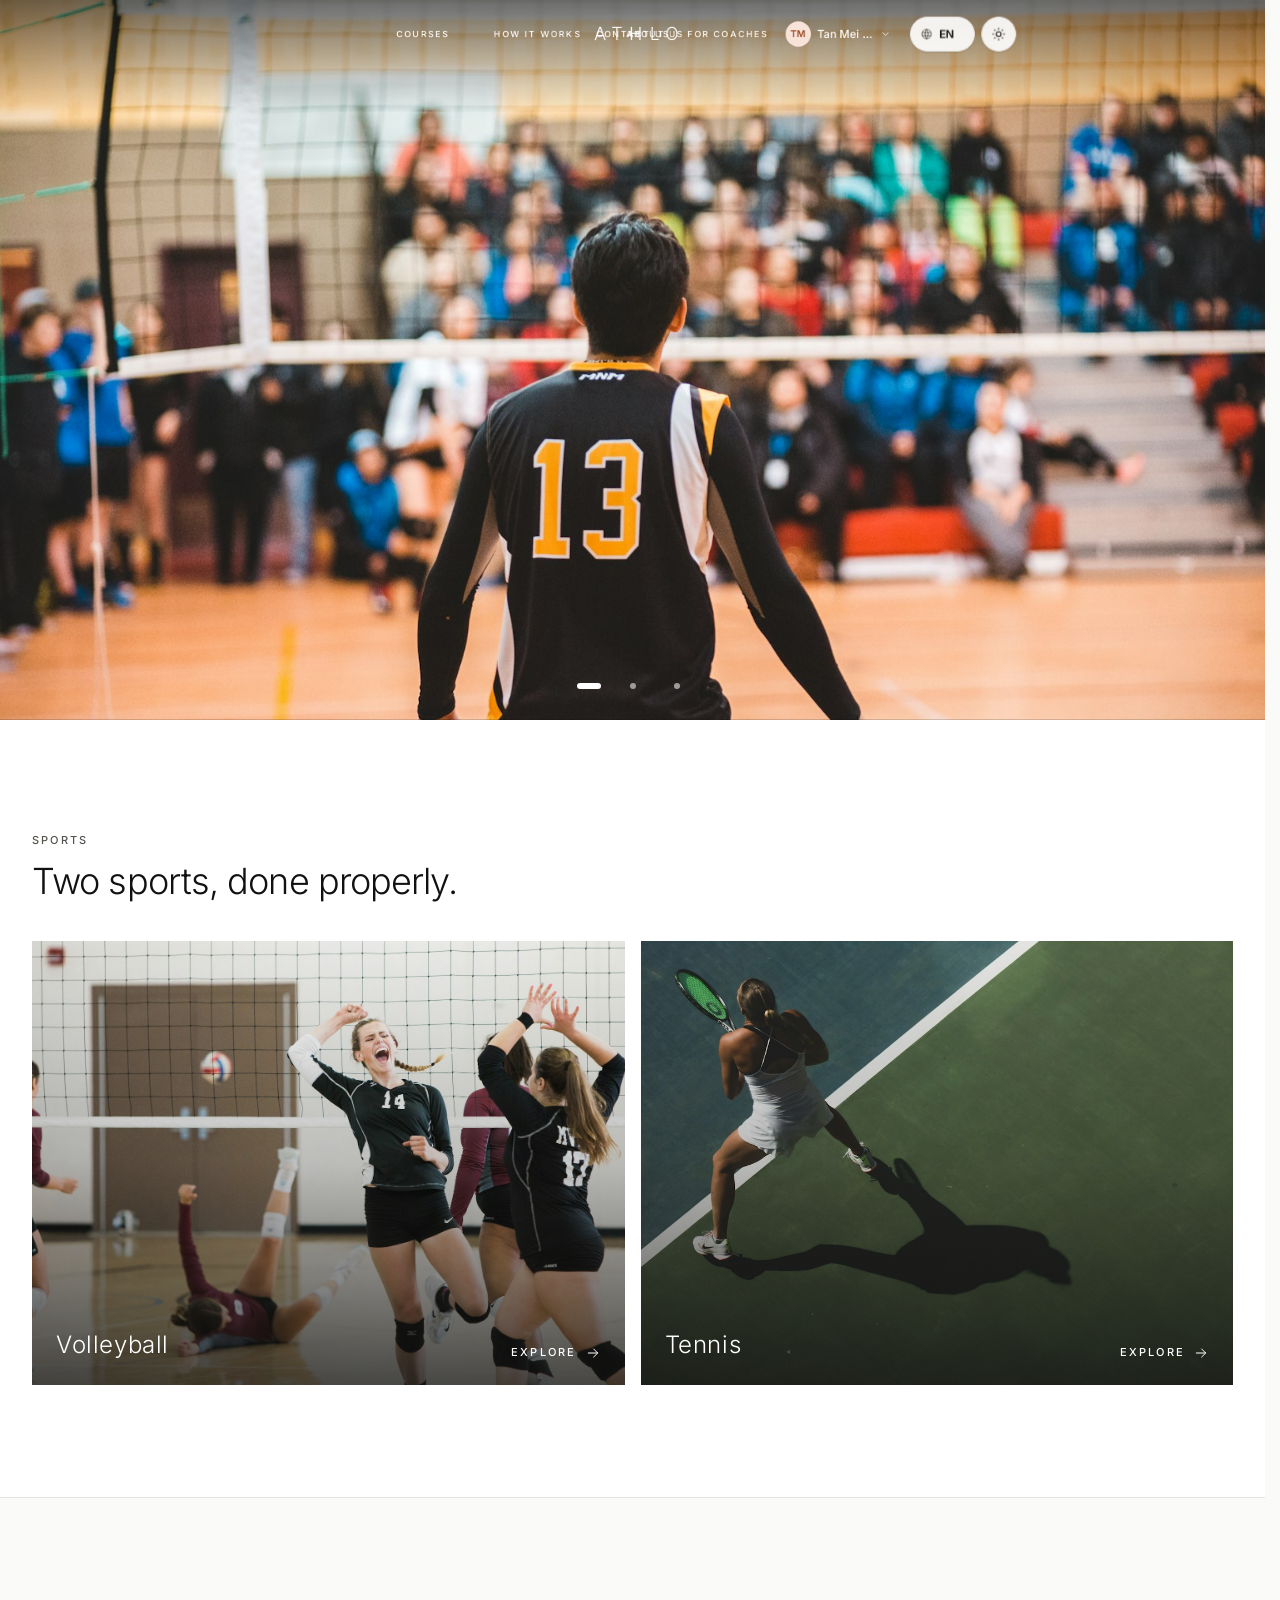
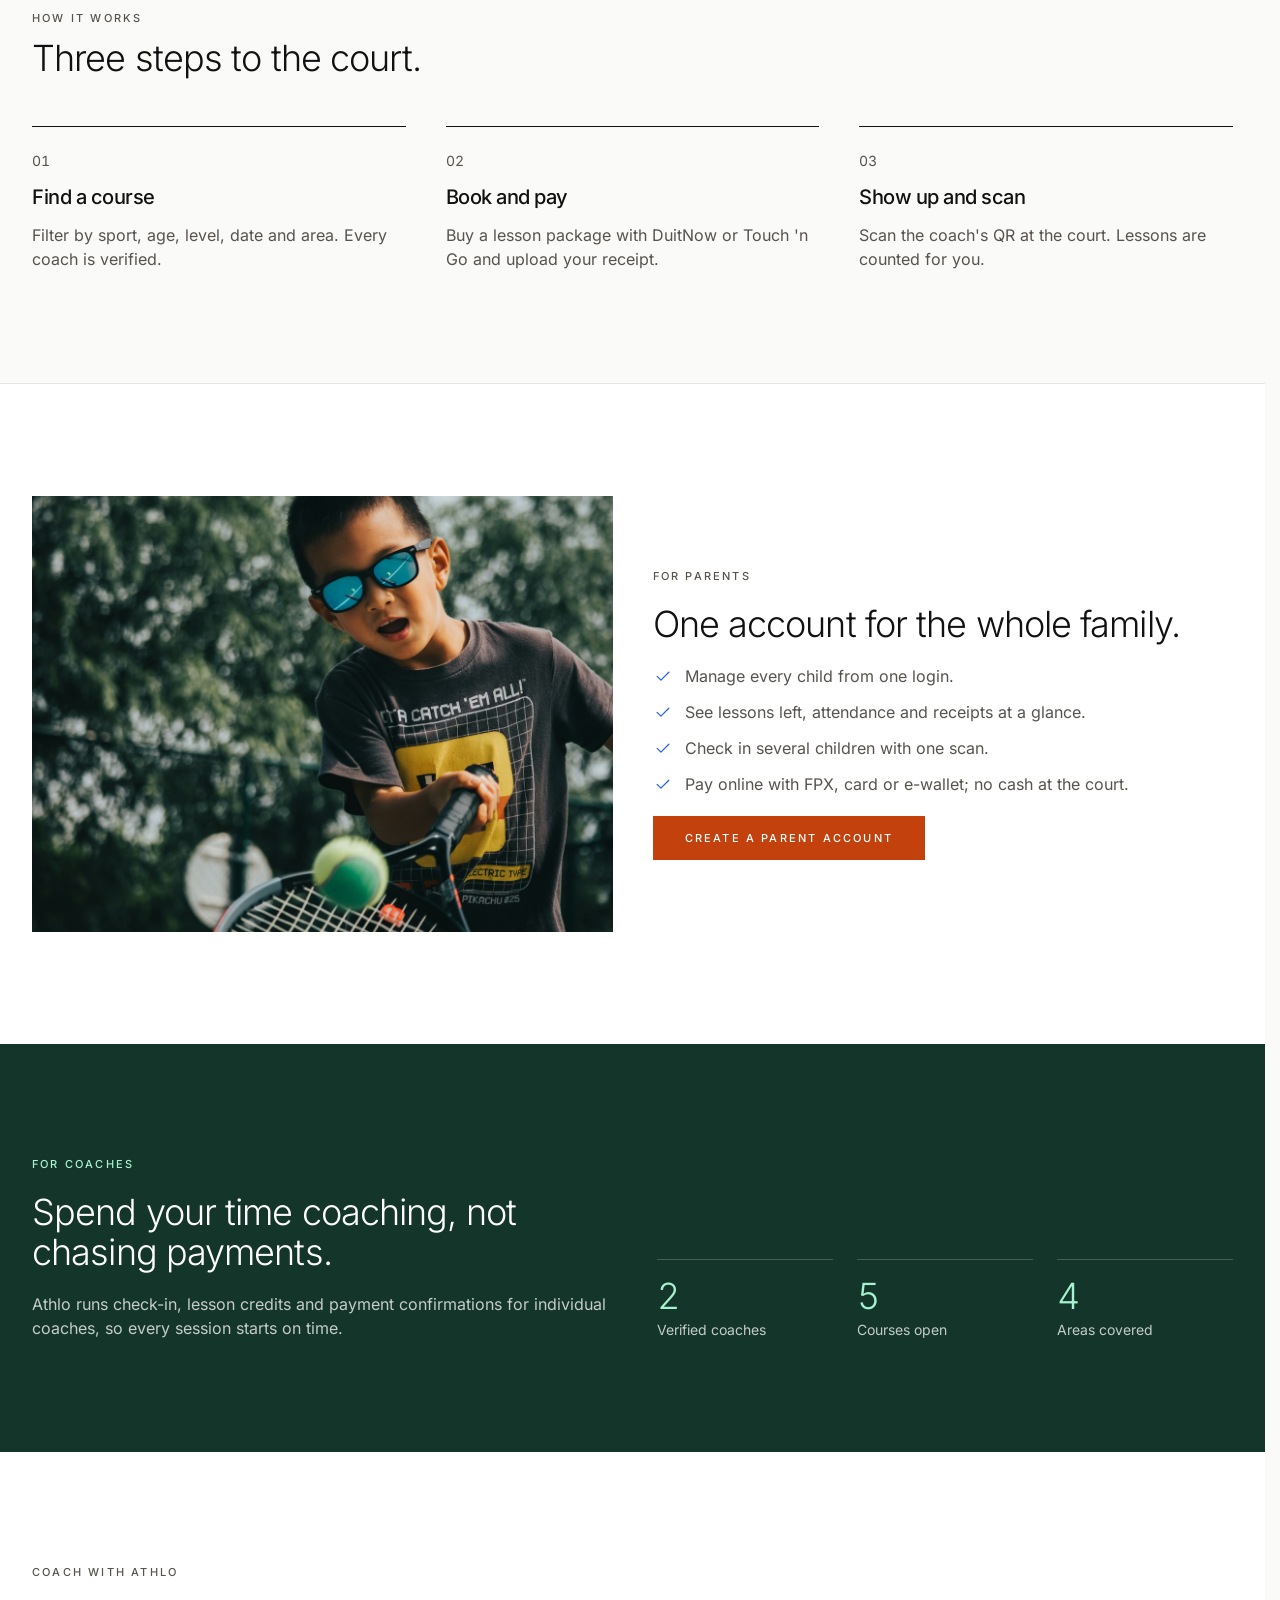
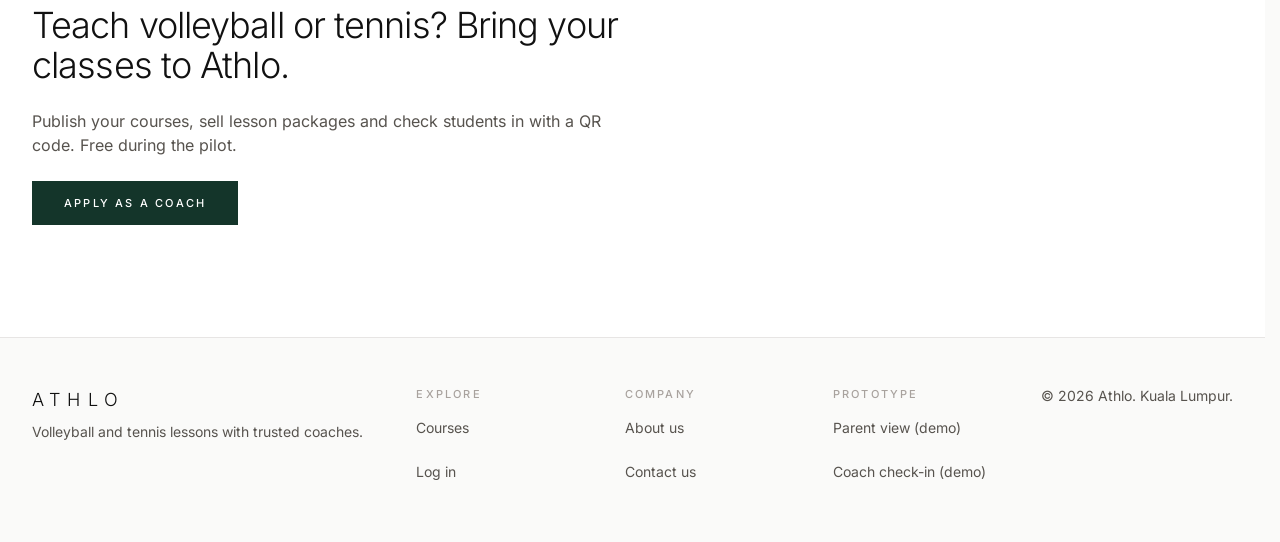
==== commit b35f0ace: "Prototype: animate every newly booked lesson into the schedule" ====
--- a/app/index.html
+++ b/app/index.html
@@ -69,7 +69,7 @@
         }, 6000);
       })();
     </script>
-    <script type="module" crossorigin src="./assets/index-DP-gjDX0.js"></script>
+    <script type="module" crossorigin src="./assets/index-B0X135qK.js"></script>
     <link rel="stylesheet" crossorigin href="./assets/index-YreEDTsL.css">
   </head>
   <body>
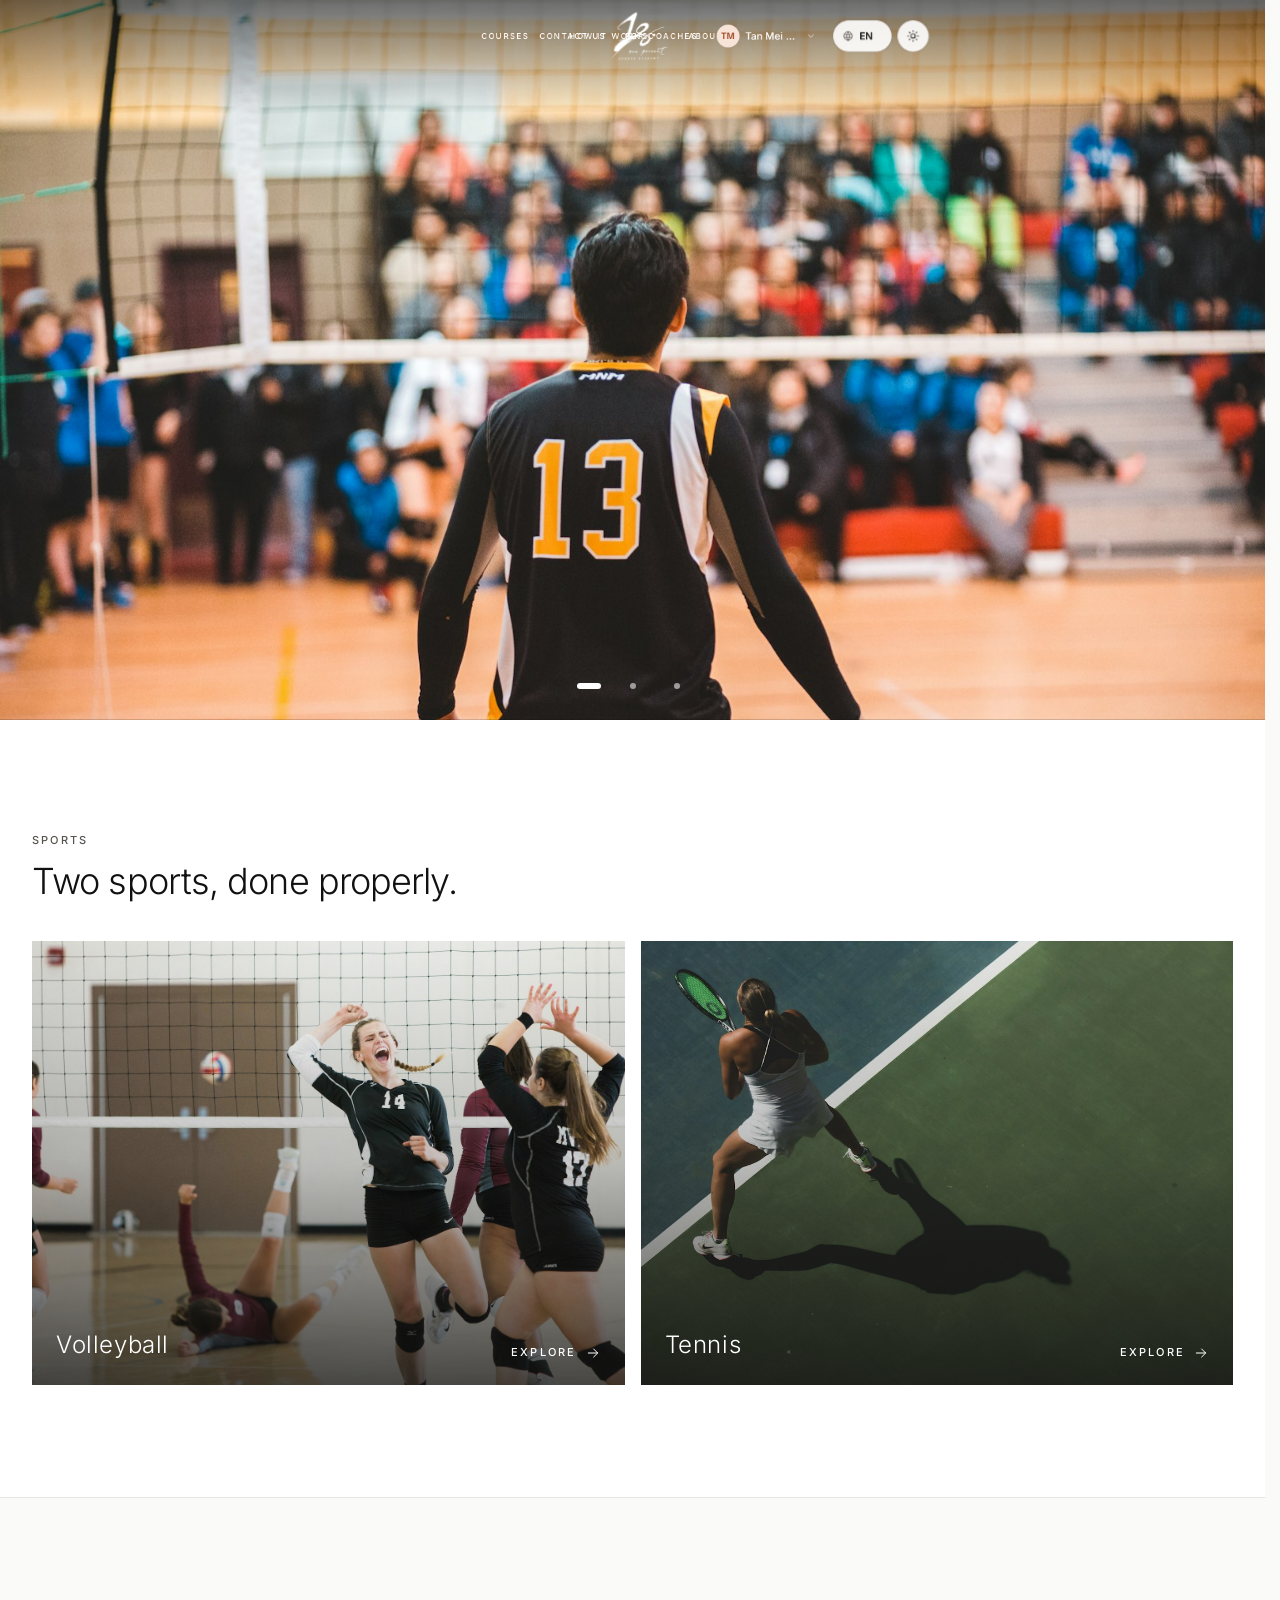
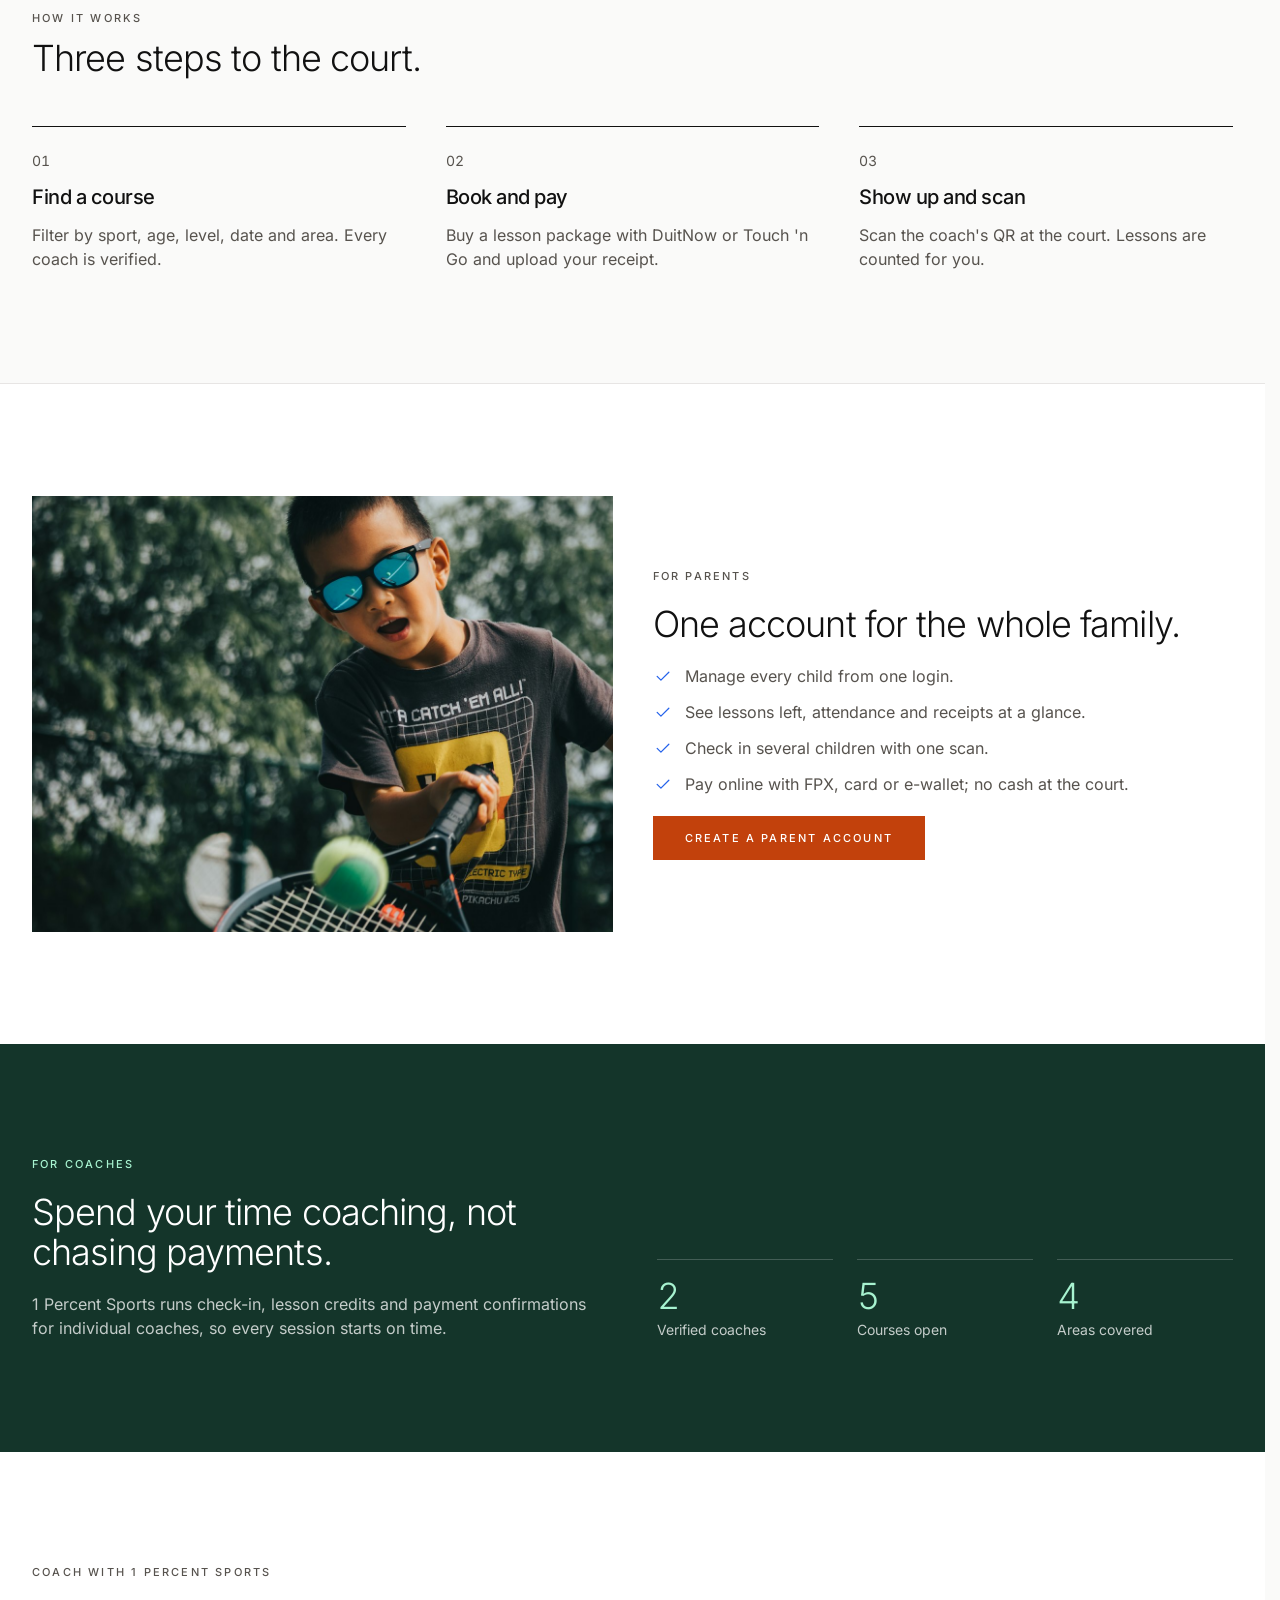
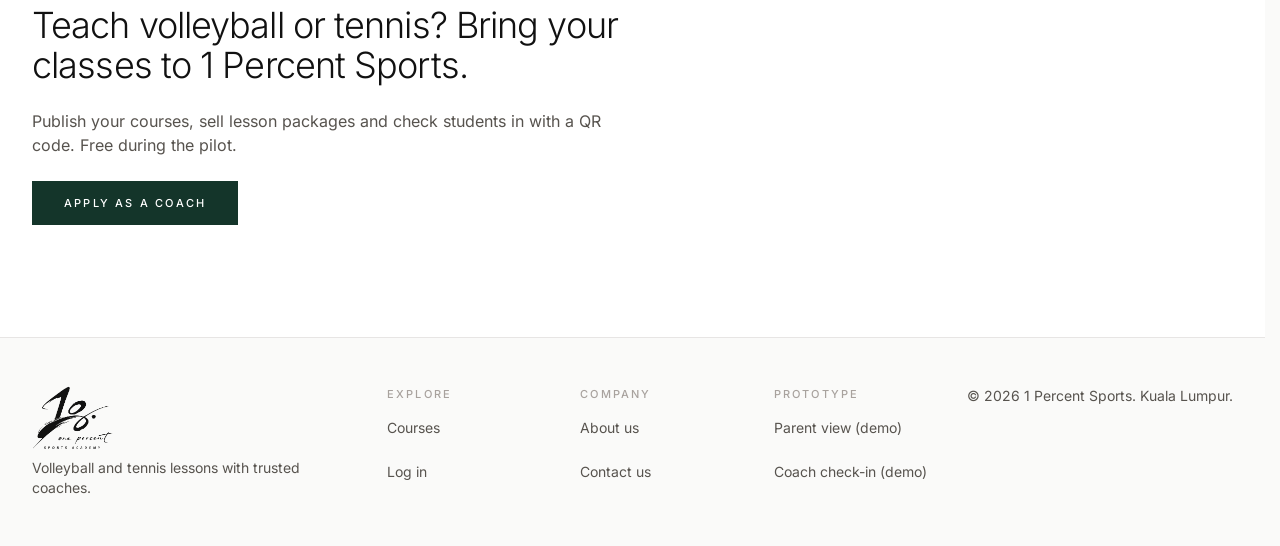
==== commit c5edccab: "Prototype: publish 1 Percent Sports branding and latest demo updates" ====
--- a/app/index.html
+++ b/app/index.html
@@ -3,11 +3,12 @@
   <head>
     <meta charset="UTF-8" />
     <meta name="viewport" content="width=device-width, initial-scale=1.0, viewport-fit=cover" />
-    <title>Athlo</title>
+    <title>1 Percent Sports</title>
+    <link rel="icon" type="image/png" href="./assets/favicon-flRscoF3.png" />
     <script>
       // Light / dark before the first paint (ThemeToggle stores the choice under this key).
       try {
-        if (localStorage.getItem('athlo-theme') === 'dark') document.documentElement.classList.add('dark');
+        if (localStorage.getItem('onepercent-theme') === 'dark') document.documentElement.classList.add('dark');
       } catch (_) {}
     </script>
     <script>
@@ -29,7 +30,7 @@
           box.setAttribute('data-testid', 'boot-failure');
           box.style.cssText = 'max-width:40rem;margin:4rem auto;padding:0 1rem;font-family:system-ui,sans-serif;color:#111';
           var title = document.createElement('h1');
-          title.textContent = 'Athlo could not start';
+          title.textContent = '1 Percent Sports could not start';
           var detail = document.createElement('pre');
           detail.style.cssText = 'white-space:pre-wrap;background:#f5f5f4;padding:1rem;border-radius:.75rem';
           detail.textContent = [reason, HOWTO].concat(errors).join('\n\n');
@@ -69,11 +70,11 @@
         }, 6000);
       })();
     </script>
-    <script type="module" crossorigin src="./assets/index-B0X135qK.js"></script>
-    <link rel="stylesheet" crossorigin href="./assets/index-YreEDTsL.css">
+    <script type="module" crossorigin src="./assets/index-7P8PfL05.js"></script>
+    <link rel="stylesheet" crossorigin href="./assets/index-CWZHow3h.css">
   </head>
   <body>
     <div id="root"></div>
-    <noscript>Athlo needs JavaScript enabled.</noscript>
+    <noscript>1 Percent Sports needs JavaScript enabled.</noscript>
   </body>
 </html>
--- a/app/assets/index-CWZHow3h.css
+++ b/app/assets/index-CWZHow3h.css
@@ -0,0 +1 @@
+:root{--fc-sticky-header-footer-z: 3;--fc-popover-z: 4}.fc-rk{z-index:var(--fc-popover-z)!important}.fc-gE{isolation:isolate}.fc-wY,.fc-wY *,.fc-wY *:before,.fc-wY *:after{box-sizing:border-box!important}.fc-8m,.fc-8m *{cursor:not-allowed!important}.fc-Is{-ms-overflow-style:none!important;scrollbar-width:none!important}.fc-Is::-webkit-scrollbar{display:none!important}.fc-Ps{flex-shrink:0!important}.fc-qC .fc-VR{display:flex!important;flex-direction:row!important;flex-wrap:wrap!important}.fc-hF .fc-VR>*{float:left!important}[dir=rtl] .fc-hF .fc-VR>*,.fc-hF[dir=rtl] .fc-VR>*{float:right!important}.fc-hF .fc-VR:after{content:""!important;display:block!important;clear:both!important}.fc-Zu{cursor:pointer!important}.fc-Hs{cursor:n-resize!important}.fc-J0{cursor:s-resize!important}.fc-jI{cursor:w-resize!important}[dir=rtl] .fc-jI,.fc-Nk{cursor:e-resize!important}[dir=rtl] .fc-Nk{cursor:w-resize!important}.fc-Mg{cursor:col-resize!important}.fc-0r,.fc-Zc,.fc-yR{position:absolute!important;box-sizing:content-box!important;width:100%!important;height:100%!important}.fc-0r{padding:10px!important;margin:-10px!important}.fc-Zc{padding-left:10px!important;padding-right:10px!important;margin-left:-10px!important;margin-right:-10px!important}.fc-yR{padding-top:10px!important;padding-bottom:10px!important;margin-top:-10px!important;margin-bottom:-10px!important}.fc-JB{position:absolute;inset:0 -5px}.fc-uv{-webkit-user-select:none;-moz-user-select:none;user-select:none}.fc-B9{visibility:hidden}.fc-13{border:0!important}.fc-MT{border-left:0!important;border-right:0!important}.fc-60{border-top:0!important;border-bottom:0!important}.fc-qy{border-top:0!important}.fc-lE{border-bottom:0!important}.fc-MR{border-inline-start:0!important}.fc-li{border-inline-end:0!important}.fc-mN{display:flex!important;flex-direction:row!important}.fc-mU{display:flex!important;flex-direction:column!important}.fc-l7{flex-grow:1!important}.fc-OV{flex-grow:1!important;flex-basis:0!important;min-width:0!important;min-height:0!important}.fc-bW{min-height:0!important}.fc-cq{flex-grow:1!important;flex-basis:0!important;min-width:0!important}.fc-A8{width:100%!important;table-layout:fixed!important;border:0!important;border-collapse:separate!important;border-spacing:0!important}.fc-A8>thead{-moz-column-break-inside:avoid!important;break-inside:avoid!important;page-break-inside:avoid!important}.fc-A8>tbody{background:transparent!important}.fc-A8>thead>tr>th,.fc-A8>tbody>tr>th,.fc-A8>tbody>tr>td{vertical-align:top!important;font-weight:inherit;text-align:inherit}.fc-Ju{padding:0!important}.fc-Eh{padding-top:0!important;padding-bottom:0!important}.fc-yU{margin:0!important}.fc-6S{margin-top:0!important;margin-bottom:0!important}.fc-ve{margin-left:0!important;margin-right:0!important}.fc-aG{white-space:nowrap!important}.fc-v9{white-space:pre!important}.fc-C4{overflow-anchor:none}.fc-rX{pointer-events:none!important}.fc-mR{overflow:hidden!important}.fc-Kv{white-space:nowrap!important;overflow:hidden!important}.fc-Ru{position:relative!important}.fc-r6{position:absolute!important}.fc-2W{inset-inline-start:0!important}.fc-0D{inset-inline-end:0!important}.fc-9b{position:absolute!important;inset:0!important}.fc-6Q,.fc-zm{position:absolute!important;left:0!important;right:0!important}.fc-9F,.fc-Ma{position:absolute!important;top:0!important;bottom:0!important}.fc-6Q{top:0!important}.fc-Ma{left:0!important;right:0!important;width:0!important}@media not print{.fc-Yy{position:sticky!important}.fc-DR{position:sticky!important;top:0!important}.fc-QU{position:sticky!important;inset-inline-start:0!important}.fc-5M{position:sticky!important;top:0!important;z-index:var(--fc-sticky-header-footer-z)!important}}.fc-qN{box-sizing:content-box!important}.fc-rU{position:absolute!important;left:-10000px!important;visibility:hidden!important}.fc-og{position:absolute!important;width:1px!important;height:1px!important;margin:0!important;padding:0!important;border:0!important;overflow:hidden!important;clip-path:inset(50%)!important;white-space:nowrap!important}.fc-hm{align-items:center!important}.fc-cI{align-items:flex-start!important}.fc-Qq{align-items:flex-end!important}.fc-se{position:sticky!important;bottom:0!important;z-index:var(--fc-sticky-header-footer-z)!important}.fc-Vd>*{margin-top:-1px!important}.fc-Vd>*>*{height:1px!important}.fc-or{-moz-column-break-inside:avoid!important;break-inside:avoid!important;page-break-inside:avoid!important}.fc-Lx{min-height:4em!important}.fc-vn{display:flow-root!important}.fc-mP{z-index:0}.fc-NW{z-index:1}.fc-Zs{z-index:2}.fc-D7{z-index:3}.fc-Se{z-index:4}.fc-kE{z-index:5}.fc-Y9{z-index:1000}.fc-DP{z-index:9999}.fc-Xr:focus-visible{z-index:2}.fc-pulse-n5m{font-size:16px;line-height:1.5;--fc-pulse-border-style: solid}.fc-pulse-Z9U{appearance:button;font:inherit;font-feature-settings:inherit;font-variation-settings:inherit;letter-spacing:inherit;color:inherit;opacity:1;background-color:#0000;border-radius:0;margin:0;border:0;padding:0}.fc-pulse-JiE{color:inherit;text-decoration:inherit}.fc-pulse-1EY{position:absolute}.fc-pulse-eYX{position:relative}.fc-pulse-MaV{inset-inline:0}.fc-pulse-AWB{inset-block:0}.fc-pulse-11a{inset-inline-start:-4px}.fc-pulse-4oC{inset-inline-start:-12px}.fc-pulse-rbS{inset-inline-start:0}.fc-pulse-Tuc{inset-inline-end:-4px}.fc-pulse-Z42{inset-inline-end:6px}.fc-pulse-dnf{inset-inline-end:-3px}.fc-pulse-YDC{top:-4px}.fc-pulse-Cy2{top:-14px}.fc-pulse-uqG{top:-16px}.fc-pulse-2ik{top:2px}.fc-pulse-ZnE{top:4px}.fc-pulse-1b8{top:6px}.fc-pulse-ERR{top:50%}.fc-pulse-fJL{bottom:-4px}.fc-pulse-1V6{left:50%}.fc-pulse-88I{order:-1}.fc-pulse-NPw{order:1}.fc-pulse-aAW{margin:-6px}.fc-pulse-CH7{margin:-1px}.fc-pulse-gMS{margin:4px}.fc-pulse-cGD{margin:6px}.fc-pulse-bvX{margin:8px}.fc-pulse-rUb{margin:12px}.fc-pulse-cKZ{margin-inline:2px}.fc-pulse-rVY{margin-inline:4px}.fc-pulse-fn8{margin-inline:8px}.fc-pulse-148{margin-inline:1px}.fc-pulse-kWT{margin-block:-1px}.fc-pulse-cJ3{margin-block:2px}.fc-pulse-V9v{margin-block:4px}.fc-pulse-ckd{margin-block:6px}.fc-pulse-2tF{margin-block:8px}.fc-pulse-60W{margin-block:10px}.fc-pulse-SEP{margin-block:1px}.fc-pulse-Jzj{margin-inline-start:2px}.fc-pulse-Wga{margin-inline-start:4px}.fc-pulse-p9t{margin-inline-end:-6px}.fc-pulse-3e1{margin-inline-end:2px}.fc-pulse-KYn{margin-inline-end:4px}.fc-pulse-9hC{margin-inline-end:1px}.fc-pulse-Dq8{margin-top:-4px}.fc-pulse-6iV{margin-top:2px}.fc-pulse-sEX{margin-top:1px}.fc-pulse-WdH{margin-bottom:2px}.fc-pulse-Ika{margin-bottom:1px}.fc-pulse-nHS{margin-bottom:-1px}.fc-pulse-F99{margin-left:-4px}.fc-pulse-eF2{display:contents}.fc-pulse-I48{display:block}.fc-pulse-dl1{display:flex}.fc-pulse-i3N{display:grid}.fc-pulse-pps{display:none}.fc-pulse-63n{width:0;height:0}.fc-pulse-3wQ{width:8px;height:8px}.fc-pulse-XUJ{width:20px;height:20px}.fc-pulse-MSG{width:24px;height:24px}.fc-pulse-IY5{width:28px;height:28px}.fc-pulse-uuA{height:8px}.fc-pulse-oM6{height:20px}.fc-pulse-TFV{height:24px}.fc-pulse-lIh{height:28px}.fc-pulse-84e{min-height:2px}.fc-pulse-p7s{min-height:4px}.fc-pulse-mhE{min-height:12px}.fc-pulse-5kF{width:6px}.fc-pulse-roZ{width:50%}.fc-pulse-hza{width:8px}.fc-pulse-4Tv{width:5px}.fc-pulse-Cdk{max-width:240px}.fc-pulse-2KU{min-width:0}.fc-pulse-aNc{min-width:220px}.fc-pulse-yi0{flex-shrink:0}.fc-pulse-1Zl{flex-shrink:1}.fc-pulse-OLq{flex-shrink:100}.fc-pulse-1El{flex-grow:1}.fc-pulse-KxI{rotate:-90deg}.fc-pulse-z44{rotate:90deg}.fc-pulse-jmT{rotate:180deg}.fc-pulse-sgX{flex-direction:column}.fc-pulse-1sP{flex-direction:row}.fc-pulse-dNl{flex-wrap:wrap}.fc-pulse-XpK{align-items:center}.fc-pulse-N2M{justify-content:space-between}.fc-pulse-E9P{justify-content:center}.fc-pulse-LMv{justify-content:flex-end}.fc-pulse-NWN{gap:4px}.fc-pulse-tgZ{gap:8px}.fc-pulse-yth{gap:20px}.fc-pulse-V08{gap:24px}.fc-pulse-sI7{align-self:flex-start}.fc-pulse-pKG{overflow:hidden}.fc-pulse-AAA{border-radius:3.40282e38px}.fc-pulse-KzJ{border-radius:6px}.fc-pulse-Fvv{border-radius:4px}.fc-pulse-kmj{border-start-start-radius:4px;border-end-start-radius:4px}.fc-pulse-Skl{border-start-end-radius:4px;border-end-end-radius:4px}.fc-pulse-Z7Q{border-top-left-radius:4px;border-top-right-radius:4px}.fc-pulse-2qh{border-bottom-left-radius:4px;border-bottom-right-radius:4px}.fc-pulse-wko{border-top-left-radius:8px;border-top-right-radius:8px}.fc-pulse-L2o{border-bottom-right-radius:8px;border-bottom-left-radius:8px}.fc-pulse-wsy,.fc-pulse-qQW{border-style:var(--fc-pulse-border-style);border-width:1px}.fc-pulse-Vpk{border-style:var(--fc-pulse-border-style);border-width:6px}.fc-pulse-1Wx{border-inline-style:var(--fc-pulse-border-style);border-inline-width:1px}.fc-pulse-JIC{border-block-style:var(--fc-pulse-border-style);border-block-width:1px}.fc-pulse-3J4{border-inline-start-style:var(--fc-pulse-border-style);border-inline-start-width:1px}.fc-pulse-USt{border-inline-end-style:var(--fc-pulse-border-style);border-inline-end-width:1px}.fc-pulse-ku3{border-top-style:var(--fc-pulse-border-style);border-top-width:1px}.fc-pulse-zi1{border-bottom-style:var(--fc-pulse-border-style);border-bottom-width:1px}.fc-pulse-TN2{--fc-pulse-border-style: dotted;border-style:dotted}.fc-pulse-lNM{border-color:var(--fc-event-color)}.fc-pulse-FMd{border-color:var(--fc-pulse-border)}.fc-pulse-upi{border-color:var(--fc-pulse-now)}.fc-pulse-xkd{border-color:var(--fc-pulse-primary)}.fc-pulse-dck{border-color:var(--fc-pulse-strong-border)}.fc-pulse-d0j{border-color:#0000}.fc-pulse-YjJ{background-color:var(--fc-event-color)}.fc-pulse-aRD{background-color:var(--fc-pulse-background)}.fc-pulse-Kwh{background-color:var(--fc-pulse-faint)}.fc-pulse-afe{background-color:var(--fc-pulse-highlight)}.fc-pulse-LKt{background-color:var(--fc-pulse-muted)}.fc-pulse-WBN{background-color:var(--fc-pulse-primary)}.fc-pulse-7tK{background-color:var(--fc-pulse-secondary)}.fc-pulse-V8J{background-color:var(--fc-pulse-selected)}.fc-pulse-Lu4{background-color:var(--fc-pulse-tertiary)}.fc-pulse-ntj{background-color:var(--fc-pulse-unselected)}@media not print{.fc-pulse-rf6{box-shadow:0 1px 3px #0000001a,0 1px 2px -1px #0000001a}}@media not print{@supports (color:color-mix(in lab,red,red)){.fc-pulse-gTC{background-color:color-mix(in oklab,var(--fc-event-color)15%,transparent)}}@supports not (color:color-mix(in lab,red,red)){.fc-pulse-gTC{position:relative;isolation:isolate}.fc-pulse-gTC:before{content:"";position:absolute;inset:0;background-color:var(--fc-event-color);opacity:.15;z-index:-1}}}.fc-pulse-KUX{padding:2px}.fc-pulse-iS4{padding:4px}.fc-pulse-3N5{padding:8px}.fc-pulse-7A6{padding:1px}.fc-pulse-oQ2{padding-inline:2px}.fc-pulse-aCI{padding-inline:4px}.fc-pulse-ZrE{padding-inline:6px}.fc-pulse-Nca{padding-inline:8px}.fc-pulse-Eaq{padding-inline:10px}.fc-pulse-Apf{padding-inline:12px}.fc-pulse-KRz{padding-inline:16px}.fc-pulse-F1o{padding-inline:1px}.fc-pulse-2rx{padding-block:2px}.fc-pulse-Jhn{padding-block:4px}.fc-pulse-dl6{padding-block:8px}.fc-pulse-P9h{padding-block:60px}.fc-pulse-z5u{padding-block:1px}.fc-pulse-a7i{padding-inline-start:2px}.fc-pulse-C2j{padding-inline-start:4px}.fc-pulse-166{padding-top:2px}.fc-pulse-4dx{padding-top:4px}.fc-pulse-lTO{padding-bottom:8px}.fc-pulse-AVD{font-size:24px;line-height:calc(2/1.5)}.fc-pulse-vQz{font-size:11px;line-height:1.09091}.fc-pulse-1Po{font-size:16px;line-height:1.5}.fc-pulse-9yp{font-size:14px;line-height:calc(1.25/.875)}.fc-pulse-a3B{font-size:12px;line-height:calc(1/.75)}.fc-pulse-DIS{font-weight:700}.fc-pulse-1OT{font-weight:500}.fc-pulse-C8a{font-weight:600}.fc-pulse-IPx{text-overflow:ellipsis}.fc-pulse-TZ4{white-space:nowrap}.fc-pulse-jm6{white-space:pre}.fc-pulse-i9F{color:var(--fc-event-contrast-color)}.fc-pulse-EB5{color:var(--fc-pulse-foreground)}.fc-pulse-UnP{color:var(--fc-pulse-muted-foreground)}.fc-pulse-jv3{color:var(--fc-pulse-primary-foreground)}.fc-pulse-EVd{color:var(--fc-pulse-secondary-foreground)}.fc-pulse-8tO{color:var(--fc-pulse-secondary-icon)}.fc-pulse-fhL{color:var(--fc-pulse-selected-foreground)}.fc-pulse-c79{color:var(--fc-pulse-tertiary-foreground)}.fc-pulse-qNi{color:var(--fc-pulse-unselected-foreground)}.fc-pulse-L1Y{font-style:italic}.fc-pulse-lMo{opacity:.5}.fc-pulse-iTG{opacity:.75}.fc-pulse-1kP{box-shadow:0 10px 15px -3px #0000001a,0 4px 6px -4px #0000001a}.fc-pulse-tkw{box-shadow:0 4px 6px -1px #0000001a,0 2px 4px -2px #0000001a}.fc-pulse-qNs{box-shadow:0 1px 3px #0000001a,0 1px 2px -1px #0000001a}.fc-pulse-A3h{box-shadow:0 0 0 1px var(--fc-pulse-ring-color, currentcolor)}.fc-pulse-GBJ{box-shadow:0 0 0 2px var(--fc-pulse-ring-color, currentcolor)}.fc-pulse-XCS{box-shadow:0 1px 2px #0000001a}.fc-pulse-KdO{box-shadow:0 1px 3px #0003}.fc-pulse-Y7n{--fc-pulse-ring-color: var(--fc-pulse-background) }.fc-pulse-2R2{outline-style:solid;outline-width:1px}.fc-pulse-0Bj{outline-style:solid;outline-width:2px}.fc-pulse-07j{outline-offset:-1px}.fc-pulse-fFh{outline-offset:-2px}.fc-pulse-3Xj{outline-offset:2px}.fc-pulse-8qP{outline-color:var(--fc-pulse-tertiary)}.fc-pulse-hS8{outline-style:none!important}.fc-pulse-fpi{background:linear-gradient(var(--fc-pulse-faint),var(--fc-pulse-faint))var(--fc-pulse-background)}.fc-pulse-X4o{background:linear-gradient(var(--fc-pulse-strong),var(--fc-pulse-strong))var(--fc-pulse-background)}.fc-pulse-F5S:not(:first-child){margin-inline-start:-1px}.fc-pulse-WWn:not(:first-child){border-inline-start-color:#0000}.fc-pulse-7NL:not(:last-child){border-inline-end-color:var(--fc-pulse-border)}@media(hover:hover){.fc-pulse-vs6:is(:where(.fc-pulse-bCs):hover *){display:block}.fc-pulse-F4j:is(:where(.fc-pulse-bCs):hover *){background-color:var(--fc-pulse-tertiary-over)}.fc-pulse-FdK:is(:where(.fc-pulse-bCs):hover *){color:var(--fc-pulse-foreground)}.fc-pulse-TLh:is(:where(.fc-pulse-bCs):hover *){color:var(--fc-pulse-secondary-icon-over)}.fc-pulse-Ogp:is(:where(.fc-pulse-bCs):hover *){text-decoration-line:underline}}.fc-pulse-Gjm:is(:where(.fc-pulse-bCs):focus-visible *){background-color:var(--fc-pulse-tertiary-over)}.fc-pulse-wBD:is(:where(.fc-pulse-bCs):focus-visible *){color:var(--fc-pulse-foreground)}.fc-pulse-zfc:is(:where(.fc-pulse-bCs):focus-visible *){color:var(--fc-pulse-secondary-icon-over)}.fc-pulse-nPR:is(:where(.fc-pulse-bCs):focus-visible *){outline-style:solid;outline-width:2px}.fc-pulse-wy6:is(:where(.fc-pulse-bCs):active *){background-color:var(--fc-pulse-tertiary-down)}.fc-pulse-YPX:first-child{margin-inline-start:-4px}.fc-pulse-Bn0:first-child{border-start-start-radius:4px;border-end-start-radius:4px}.fc-pulse-mTY:last-child{margin-inline-end:-4px}.fc-pulse-lFh:last-child{border-start-end-radius:4px;border-end-end-radius:4px}@media(hover:hover){.fc-pulse-Hc8:hover{background-color:var(--fc-pulse-faint)}.fc-pulse-OT5:hover{background-color:var(--fc-pulse-muted)}.fc-pulse-S3M:hover{background-color:var(--fc-pulse-primary-over)}.fc-pulse-JnV:hover{background-color:var(--fc-pulse-secondary-over)}.fc-pulse-8bo:hover{background-color:var(--fc-pulse-strong)}.fc-pulse-Q9K:hover{background-color:var(--fc-pulse-tertiary-over)}.fc-pulse-Frw:hover{background-color:var(--fc-event-color)}@supports (color:color-mix(in lab,red,red)){.fc-pulse-Frw:hover{background-color:color-mix(in oklab,var(--fc-event-color)92%,var(--fc-event-contrast-color))}}.fc-pulse-Eu0:hover{text-decoration-line:underline}.fc-pulse-V7v:hover{background:linear-gradient(var(--fc-pulse-stronger),var(--fc-pulse-stronger))var(--fc-pulse-background)}}.fc-pulse-G9W:focus-visible{background-color:var(--fc-pulse-faint)}.fc-pulse-rQT:focus-visible{background-color:var(--fc-pulse-muted)}.fc-pulse-bAi:focus-visible{background-color:var(--fc-pulse-secondary-over)}.fc-pulse-Lto:focus-visible{background-color:var(--fc-pulse-tertiary-over)}.fc-pulse-uqo:focus-visible{outline-style:solid;outline-width:2px}.fc-pulse-oJW:active{background-color:var(--fc-pulse-muted)}.fc-pulse-jnQ:active{background-color:var(--fc-pulse-primary-down)}.fc-pulse-s1M:active{background-color:var(--fc-pulse-secondary-down)}.fc-pulse-wm1:active{background-color:var(--fc-pulse-strong)}.fc-pulse-QpP:active{background-color:var(--fc-pulse-stronger)}.fc-pulse-dpx:active{background-color:var(--fc-pulse-tertiary-down)}.fc-pulse-st8:active{background-color:var(--fc-event-color)}@supports (color:color-mix(in lab,red,red)){.fc-pulse-st8:active{background-color:color-mix(in oklab,var(--fc-event-color)85%,var(--fc-event-contrast-color))}}.fc-pulse-08e:active{background:linear-gradient(var(--fc-pulse-strongest),var(--fc-pulse-strongest))var(--fc-pulse-background)}@media print{.fc-pulse-jsy{border-width:1px}.fc-pulse-DO7{border-color:var(--fc-event-color)}.fc-pulse-4MR{border-color:#000}.fc-pulse-vwH{background-color:#fff}.fc-pulse-cfp{color:#000}}[dir=rtl] .fc-pulse-keW{rotate:-90deg}[dir=rtl] .fc-pulse-jY6{rotate:none}[dir=rtl] .fc-pulse-ZW3{rotate:90deg}[dir=rtl] .fc-pulse-asP{rotate:180deg}:root{--fc-pulse-primary: #117aff;--fc-pulse-primary-over: #3689ff;--fc-pulse-primary-down: #4f98ff;--fc-pulse-primary-foreground: #fff;--fc-pulse-secondary: var(--fc-pulse-background);--fc-pulse-secondary-over: var(--fc-pulse-faint);--fc-pulse-secondary-down: var(--fc-pulse-muted);--fc-pulse-secondary-foreground: var(--fc-pulse-foreground);--fc-pulse-secondary-icon: var(--fc-pulse-faint-foreground);--fc-pulse-secondary-icon-over: var(--fc-pulse-muted-foreground);--fc-pulse-tertiary: var(--fc-pulse-primary);--fc-pulse-tertiary-over: #3689ff;--fc-pulse-tertiary-down: #4f98ff;--fc-pulse-tertiary-foreground: var(--fc-pulse-primary-foreground);--fc-pulse-event: #012e66;--fc-pulse-event-contrast: #fff;--fc-pulse-background-event: #818cf8;--fc-pulse-highlight: #38bdf81A;--fc-pulse-now: #ef4444;--fc-pulse-unselected: var(--fc-pulse-muted);--fc-pulse-unselected-foreground: var(--fc-pulse-foreground);--fc-pulse-selected: var(--fc-pulse-background);--fc-pulse-selected-foreground: var(--fc-pulse-foreground);--fc-pulse-background: #fff;--fc-pulse-faint: #00000008;--fc-pulse-muted: #00000012;--fc-pulse-strong: #0000001F;--fc-pulse-stronger: #00000029;--fc-pulse-strongest: #00000033;--fc-pulse-foreground: #232d3e;--fc-pulse-faint-foreground: #9ca3af;--fc-pulse-muted-foreground: #545c6c;--fc-pulse-border: #e5e7eb;--fc-pulse-strong-border: #d5d5d6}@media not print{[data-color-scheme=dark]{--fc-pulse-secondary: var(--fc-pulse-muted);--fc-pulse-secondary-over: var(--fc-pulse-strong);--fc-pulse-secondary-down: var(--fc-pulse-stronger);--fc-pulse-secondary-foreground: var(--fc-pulse-foreground);--fc-pulse-secondary-icon: var(--fc-pulse-muted-foreground);--fc-pulse-secondary-icon-over: var(--fc-pulse-foreground);--fc-pulse-tertiary: #1284ff;--fc-pulse-tertiary-over: #3992ff;--fc-pulse-tertiary-down: #539fff;--fc-pulse-unselected: var(--fc-pulse-muted);--fc-pulse-unselected-foreground: var(--fc-pulse-foreground);--fc-pulse-selected: var(--fc-pulse-strong);--fc-pulse-selected-foreground: var(--fc-pulse-foreground);--fc-pulse-background: #030712;--fc-pulse-faint: #ffffff08;--fc-pulse-muted: #ffffff12;--fc-pulse-strong: #ffffff1F;--fc-pulse-stronger: #ffffff29;--fc-pulse-strongest: #ffffff33;--fc-pulse-foreground: #d6dee8;--fc-pulse-faint-foreground: #8897ab;--fc-pulse-muted-foreground: #b5c1d0;--fc-pulse-border: #1a202c;--fc-pulse-strong-border: #374257}}@font-face{font-family:Inter;font-style:normal;font-display:swap;font-weight:300;src:url(./inter-cyrillic-ext-300-normal-CgCALhwJ.woff2) format("woff2"),url(./inter-cyrillic-ext-300-normal-RId2JxDB.woff) format("woff");unicode-range:U+0460-052F,U+1C80-1C8A,U+20B4,U+2DE0-2DFF,U+A640-A69F,U+FE2E-FE2F}@font-face{font-family:Inter;font-style:normal;font-display:swap;font-weight:300;src:url(./inter-cyrillic-300-normal-BnqRxXuy.woff2) format("woff2"),url(./inter-cyrillic-300-normal-LR1W_oT8.woff) format("woff");unicode-range:U+0301,U+0400-045F,U+0490-0491,U+04B0-04B1,U+2116}@font-face{font-family:Inter;font-style:normal;font-display:swap;font-weight:300;src:url(./inter-greek-ext-300-normal-l2DDyC6M.woff2) format("woff2"),url(./inter-greek-ext-300-normal-DLbbeei1.woff) format("woff");unicode-range:U+1F00-1FFF}@font-face{font-family:Inter;font-style:normal;font-display:swap;font-weight:300;src:url(./inter-greek-300-normal-DmGD3g_f.woff2) format("woff2"),url(./inter-greek-300-normal-BrhSP0vQ.woff) format("woff");unicode-range:U+0370-0377,U+037A-037F,U+0384-038A,U+038C,U+038E-03A1,U+03A3-03FF}@font-face{font-family:Inter;font-style:normal;font-display:swap;font-weight:300;src:url(./inter-vietnamese-300-normal-Bdr24Bqb.woff2) format("woff2"),url(./inter-vietnamese-300-normal-DDGmYYdT.woff) format("woff");unicode-range:U+0102-0103,U+0110-0111,U+0128-0129,U+0168-0169,U+01A0-01A1,U+01AF-01B0,U+0300-0301,U+0303-0304,U+0308-0309,U+0323,U+0329,U+1EA0-1EF9,U+20AB}@font-face{font-family:Inter;font-style:normal;font-display:swap;font-weight:300;src:url(./inter-latin-ext-300-normal-CPgO9Ksf.woff2) format("woff2"),url(./inter-latin-ext-300-normal-Dp1L8vcn.woff) format("woff");unicode-range:U+0100-02BA,U+02BD-02C5,U+02C7-02CC,U+02CE-02D7,U+02DD-02FF,U+0304,U+0308,U+0329,U+1D00-1DBF,U+1E00-1E9F,U+1EF2-1EFF,U+2020,U+20A0-20AB,U+20AD-20C0,U+2113,U+2C60-2C7F,U+A720-A7FF}@font-face{font-family:Inter;font-style:normal;font-display:swap;font-weight:300;src:url(./inter-latin-300-normal-BVlfKGgI.woff2) format("woff2"),url(./inter-latin-300-normal-i8F0SvXL.woff) format("woff");unicode-range:U+0000-00FF,U+0131,U+0152-0153,U+02BB-02BC,U+02C6,U+02DA,U+02DC,U+0304,U+0308,U+0329,U+2000-206F,U+20AC,U+2122,U+2191,U+2193,U+2212,U+2215,U+FEFF,U+FFFD}@font-face{font-family:Inter;font-style:normal;font-display:swap;font-weight:400;src:url(./inter-cyrillic-ext-400-normal-BQZuk6qB.woff2) format("woff2"),url(./inter-cyrillic-ext-400-normal-DQukG94-.woff) format("woff");unicode-range:U+0460-052F,U+1C80-1C8A,U+20B4,U+2DE0-2DFF,U+A640-A69F,U+FE2E-FE2F}@font-face{font-family:Inter;font-style:normal;font-display:swap;font-weight:400;src:url(./inter-cyrillic-400-normal-obahsSVq.woff2) format("woff2"),url(./inter-cyrillic-400-normal-HOLc17fK.woff) format("woff");unicode-range:U+0301,U+0400-045F,U+0490-0491,U+04B0-04B1,U+2116}@font-face{font-family:Inter;font-style:normal;font-display:swap;font-weight:400;src:url(./inter-greek-ext-400-normal-DGGRlc-M.woff2) format("woff2"),url(./inter-greek-ext-400-normal-KugGGMne.woff) format("woff");unicode-range:U+1F00-1FFF}@font-face{font-family:Inter;font-style:normal;font-display:swap;font-weight:400;src:url(./inter-greek-400-normal-B4URO6DV.woff2) format("woff2"),url(./inter-greek-400-normal-q2sYcFCs.woff) format("woff");unicode-range:U+0370-0377,U+037A-037F,U+0384-038A,U+038C,U+038E-03A1,U+03A3-03FF}@font-face{font-family:Inter;font-style:normal;font-display:swap;font-weight:400;src:url(./inter-vietnamese-400-normal-DMkecbls.woff2) format("woff2"),url(./inter-vietnamese-400-normal-Bbgyi5SW.woff) format("woff");unicode-range:U+0102-0103,U+0110-0111,U+0128-0129,U+0168-0169,U+01A0-01A1,U+01AF-01B0,U+0300-0301,U+0303-0304,U+0308-0309,U+0323,U+0329,U+1EA0-1EF9,U+20AB}@font-face{font-family:Inter;font-style:normal;font-display:swap;font-weight:400;src:url(./inter-latin-ext-400-normal-C1nco2VV.woff2) format("woff2"),url(./inter-latin-ext-400-normal-77YHD8bZ.woff) format("woff");unicode-range:U+0100-02BA,U+02BD-02C5,U+02C7-02CC,U+02CE-02D7,U+02DD-02FF,U+0304,U+0308,U+0329,U+1D00-1DBF,U+1E00-1E9F,U+1EF2-1EFF,U+2020,U+20A0-20AB,U+20AD-20C0,U+2113,U+2C60-2C7F,U+A720-A7FF}@font-face{font-family:Inter;font-style:normal;font-display:swap;font-weight:400;src:url(./inter-latin-400-normal-C38fXH4l.woff2) format("woff2"),url(./inter-latin-400-normal-CyCys3Eg.woff) format("woff");unicode-range:U+0000-00FF,U+0131,U+0152-0153,U+02BB-02BC,U+02C6,U+02DA,U+02DC,U+0304,U+0308,U+0329,U+2000-206F,U+20AC,U+2122,U+2191,U+2193,U+2212,U+2215,U+FEFF,U+FFFD}@font-face{font-family:Inter;font-style:normal;font-display:swap;font-weight:500;src:url(./inter-cyrillic-ext-500-normal-B0yAr1jD.woff2) format("woff2"),url(./inter-cyrillic-ext-500-normal-BmqWE9Dz.woff) format("woff");unicode-range:U+0460-052F,U+1C80-1C8A,U+20B4,U+2DE0-2DFF,U+A640-A69F,U+FE2E-FE2F}@font-face{font-family:Inter;font-style:normal;font-display:swap;font-weight:500;src:url(./inter-cyrillic-500-normal-BasfLYem.woff2) format("woff2"),url(./inter-cyrillic-500-normal-CxZf_p3X.woff) format("woff");unicode-range:U+0301,U+0400-045F,U+0490-0491,U+04B0-04B1,U+2116}@font-face{font-family:Inter;font-style:normal;font-display:swap;font-weight:500;src:url(./inter-greek-ext-500-normal-C4iEst2y.woff2) format("woff2"),url(./inter-greek-ext-500-normal-2j5mBUwD.woff) format("woff");unicode-range:U+1F00-1FFF}@font-face{font-family:Inter;font-style:normal;font-display:swap;font-weight:500;src:url(./inter-greek-500-normal-BIZE56-Y.woff2) format("woff2"),url(./inter-greek-500-normal-Xzm54t5V.woff) format("woff");unicode-range:U+0370-0377,U+037A-037F,U+0384-038A,U+038C,U+038E-03A1,U+03A3-03FF}@font-face{font-family:Inter;font-style:normal;font-display:swap;font-weight:500;src:url(./inter-vietnamese-500-normal-DOriooB6.woff2) format("woff2"),url(./inter-vietnamese-500-normal-mJboJaSs.woff) format("woff");unicode-range:U+0102-0103,U+0110-0111,U+0128-0129,U+0168-0169,U+01A0-01A1,U+01AF-01B0,U+0300-0301,U+0303-0304,U+0308-0309,U+0323,U+0329,U+1EA0-1EF9,U+20AB}@font-face{font-family:Inter;font-style:normal;font-display:swap;font-weight:500;src:url(./inter-latin-ext-500-normal-CV4jyFjo.woff2) format("woff2"),url(./inter-latin-ext-500-normal-BxGbmqWO.woff) format("woff");unicode-range:U+0100-02BA,U+02BD-02C5,U+02C7-02CC,U+02CE-02D7,U+02DD-02FF,U+0304,U+0308,U+0329,U+1D00-1DBF,U+1E00-1E9F,U+1EF2-1EFF,U+2020,U+20A0-20AB,U+20AD-20C0,U+2113,U+2C60-2C7F,U+A720-A7FF}@font-face{font-family:Inter;font-style:normal;font-display:swap;font-weight:500;src:url(./inter-latin-500-normal-Cerq10X2.woff2) format("woff2"),url(./inter-latin-500-normal-BL9OpVg8.woff) format("woff");unicode-range:U+0000-00FF,U+0131,U+0152-0153,U+02BB-02BC,U+02C6,U+02DA,U+02DC,U+0304,U+0308,U+0329,U+2000-206F,U+20AC,U+2122,U+2191,U+2193,U+2212,U+2215,U+FEFF,U+FFFD}@font-face{font-family:Inter;font-style:normal;font-display:swap;font-weight:600;src:url(./inter-cyrillic-ext-600-normal-Dfes3d0z.woff2) format("woff2"),url(./inter-cyrillic-ext-600-normal-Bcila6Z-.woff) format("woff");unicode-range:U+0460-052F,U+1C80-1C8A,U+20B4,U+2DE0-2DFF,U+A640-A69F,U+FE2E-FE2F}@font-face{font-family:Inter;font-style:normal;font-display:swap;font-weight:600;src:url(./inter-cyrillic-600-normal-CWCymEST.woff2) format("woff2"),url(./inter-cyrillic-600-normal-4D_pXhcN.woff) format("woff");unicode-range:U+0301,U+0400-045F,U+0490-0491,U+04B0-04B1,U+2116}@font-face{font-family:Inter;font-style:normal;font-display:swap;font-weight:600;src:url(./inter-greek-ext-600-normal-DRtmH8MT.woff2) format("woff2"),url(./inter-greek-ext-600-normal-B8X0CLgF.woff) format("woff");unicode-range:U+1F00-1FFF}@font-face{font-family:Inter;font-style:normal;font-display:swap;font-weight:600;src:url(./inter-greek-600-normal-plRanbMR.woff2) format("woff2"),url(./inter-greek-600-normal-BZpKdvQh.woff) format("woff");unicode-range:U+0370-0377,U+037A-037F,U+0384-038A,U+038C,U+038E-03A1,U+03A3-03FF}@font-face{font-family:Inter;font-style:normal;font-display:swap;font-weight:600;src:url(./inter-vietnamese-600-normal-Cc8MFFhd.woff2) format("woff2"),url(./inter-vietnamese-600-normal-BuLX-rYi.woff) format("woff");unicode-range:U+0102-0103,U+0110-0111,U+0128-0129,U+0168-0169,U+01A0-01A1,U+01AF-01B0,U+0300-0301,U+0303-0304,U+0308-0309,U+0323,U+0329,U+1EA0-1EF9,U+20AB}@font-face{font-family:Inter;font-style:normal;font-display:swap;font-weight:600;src:url(./inter-latin-ext-600-normal-D2bJ5OIk.woff2) format("woff2"),url(./inter-latin-ext-600-normal-CIVaiw4L.woff) format("woff");unicode-range:U+0100-02BA,U+02BD-02C5,U+02C7-02CC,U+02CE-02D7,U+02DD-02FF,U+0304,U+0308,U+0329,U+1D00-1DBF,U+1E00-1E9F,U+1EF2-1EFF,U+2020,U+20A0-20AB,U+20AD-20C0,U+2113,U+2C60-2C7F,U+A720-A7FF}@font-face{font-family:Inter;font-style:normal;font-display:swap;font-weight:600;src:url(./inter-latin-600-normal-LgqL8muc.woff2) format("woff2"),url(./inter-latin-600-normal-CiBQ2DWP.woff) format("woff");unicode-range:U+0000-00FF,U+0131,U+0152-0153,U+02BB-02BC,U+02C6,U+02DA,U+02DC,U+0304,U+0308,U+0329,U+2000-206F,U+20AC,U+2122,U+2191,U+2193,U+2212,U+2215,U+FEFF,U+FFFD}@font-face{font-family:Inter;font-style:normal;font-display:swap;font-weight:900;src:url(./inter-latin-900-normal-D4nM5aha.woff2) format("woff2"),url(./inter-latin-900-normal-EUCDUbiG.woff) format("woff")}@layer properties{@supports (((-webkit-hyphens:none)) and (not (margin-trim:inline))) or ((-moz-orient:inline) and (not (color:rgb(from red r g b)))){*,:before,:after,::backdrop{--tw-translate-x:0;--tw-translate-y:0;--tw-translate-z:0;--tw-scale-x:1;--tw-scale-y:1;--tw-scale-z:1;--tw-rotate-x:initial;--tw-rotate-y:initial;--tw-rotate-z:initial;--tw-skew-x:initial;--tw-skew-y:initial;--tw-pan-x:initial;--tw-pan-y:initial;--tw-pinch-zoom:initial;--tw-divide-y-reverse:0;--tw-border-style:solid;--tw-gradient-position:initial;--tw-gradient-from:#0000;--tw-gradient-via:#0000;--tw-gradient-to:#0000;--tw-gradient-stops:initial;--tw-gradient-via-stops:initial;--tw-gradient-from-position:0%;--tw-gradient-via-position:50%;--tw-gradient-to-position:100%;--tw-leading:initial;--tw-font-weight:initial;--tw-tracking:initial;--tw-ordinal:initial;--tw-slashed-zero:initial;--tw-numeric-figure:initial;--tw-numeric-spacing:initial;--tw-numeric-fraction:initial;--tw-shadow:0 0 #0000;--tw-shadow-color:initial;--tw-shadow-alpha:100%;--tw-inset-shadow:0 0 #0000;--tw-inset-shadow-color:initial;--tw-inset-shadow-alpha:100%;--tw-ring-color:initial;--tw-ring-shadow:0 0 #0000;--tw-inset-ring-color:initial;--tw-inset-ring-shadow:0 0 #0000;--tw-ring-inset:initial;--tw-ring-offset-width:0px;--tw-ring-offset-color:#fff;--tw-ring-offset-shadow:0 0 #0000;--tw-outline-style:solid;--tw-blur:initial;--tw-brightness:initial;--tw-contrast:initial;--tw-grayscale:initial;--tw-hue-rotate:initial;--tw-invert:initial;--tw-opacity:initial;--tw-saturate:initial;--tw-sepia:initial;--tw-drop-shadow:initial;--tw-drop-shadow-color:initial;--tw-drop-shadow-alpha:100%;--tw-drop-shadow-size:initial;--tw-backdrop-blur:initial;--tw-backdrop-brightness:initial;--tw-backdrop-contrast:initial;--tw-backdrop-grayscale:initial;--tw-backdrop-hue-rotate:initial;--tw-backdrop-invert:initial;--tw-backdrop-opacity:initial;--tw-backdrop-saturate:initial;--tw-backdrop-sepia:initial;--tw-duration:initial;--tw-ease:initial}}}@layer theme{:root,:host{--font-sans:"Inter", system-ui, sans-serif;--font-mono:ui-monospace, SFMono-Regular, Menlo, Monaco, Consolas, "Liberation Mono", "Courier New", monospace;--color-red-50:oklch(97.1% .013 17.38);--color-red-100:oklch(93.6% .032 17.717);--color-red-300:oklch(80.8% .114 19.571);--color-red-400:oklch(70.4% .191 22.216);--color-red-600:oklch(57.7% .245 27.325);--color-red-700:oklch(50.5% .213 27.518);--color-red-950:oklch(25.8% .092 26.042);--color-emerald-700:oklch(50.8% .118 165.612);--color-blue-50:oklch(97% .014 254.604);--color-blue-100:oklch(93.2% .032 255.585);--color-blue-500:oklch(62.3% .214 259.815);--color-blue-600:oklch(54.6% .245 262.881);--color-blue-950:oklch(28.2% .091 267.935);--color-slate-50:oklch(98.4% .003 247.858);--color-slate-400:oklch(70.4% .04 256.788);--color-slate-500:oklch(55.4% .046 257.417);--color-slate-800:oklch(27.9% .041 260.031);--color-stone-100:oklch(97% .001 106.424);--color-stone-200:oklch(92.3% .003 48.717);--color-stone-300:oklch(86.9% .005 56.366);--color-stone-400:oklch(70.9% .01 56.259);--color-stone-500:oklch(55.3% .013 58.071);--color-stone-800:oklch(26.8% .007 34.298);--color-black:#000;--color-white:#fff;--spacing:.25rem;--container-xs:20rem;--container-sm:24rem;--container-md:28rem;--container-lg:32rem;--container-xl:36rem;--container-2xl:42rem;--container-3xl:48rem;--container-5xl:64rem;--container-7xl:80rem;--text-xs:.75rem;--text-xs--line-height:calc(1 / .75);--text-sm:.875rem;--text-sm--line-height:calc(1.25 / .875);--text-base:1rem;--text-base--line-height: 1.5 ;--text-lg:1.125rem;--text-lg--line-height:calc(1.75 / 1.125);--text-xl:1.25rem;--text-xl--line-height:calc(1.75 / 1.25);--text-2xl:1.5rem;--text-2xl--line-height:calc(2 / 1.5);--text-3xl:1.875rem;--text-3xl--line-height: 1.2 ;--text-4xl:2.25rem;--text-4xl--line-height:calc(2.5 / 2.25);--text-5xl:3rem;--text-5xl--line-height:1;--text-7xl:4.5rem;--text-7xl--line-height:1;--font-weight-light:300;--font-weight-normal:400;--font-weight-medium:500;--font-weight-semibold:600;--font-weight-bold:700;--tracking-tight:-.025em;--tracking-wide:.025em;--tracking-wider:.05em;--tracking-widest:.1em;--leading-tight:1.25;--leading-normal:1.5;--leading-relaxed:1.625;--radius-xl:.75rem;--ease-in:cubic-bezier(.55, .055, .675, .19);--ease-out:cubic-bezier(.165, .84, .44, 1);--ease-in-out:cubic-bezier(.4, 0, .2, 1);--animate-spin:spin 1s linear infinite;--animate-ping:ping 1s cubic-bezier(0, 0, .2, 1) infinite;--animate-pulse:pulse 2s cubic-bezier(.4, 0, .6, 1) infinite;--blur-xl:24px;--aspect-video:16 / 9;--default-transition-duration:.15s;--default-transition-timing-function:cubic-bezier(.165, .84, .44, 1);--default-font-family:var(--font-sans);--default-mono-font-family:var(--font-mono);--color-bg:#fafaf9;--color-surface:#fff;--color-ink:#111;--color-ink-2:#57534e;--color-ink-3:#a8a29e;--color-line:#e7e5e4;--color-line-2:#f0efed;--color-field:#c9c3bd;--color-ok:#2f6b4f;--color-ok-bg:#eef5f1;--color-warn:#9a6a12;--color-warn-bg:#fbf5e9;--color-bad:#9b2c2c;--color-bad-bg:#fbefef;--color-ok-solid:#15803d;--color-warn-solid:#b45309;--color-bad-solid:#dc2626;--color-info:#1d4ed8;--color-info-bg:#eff6ff;--color-info-solid:#2563eb;--color-action:#c2410c;--color-action-hover:#9a3412;--color-court:#14352a;--color-court-2:#1d4a3b;--color-court-soft:#a7f3d0;--radius-component:.5rem;--radius-control:12px;--radius-button:9999px;--radius-chrome:20px;--radius-tile:var(--radius-component);--radius-card:var(--radius-component);--radius-field:var(--radius-component);--radius-pill:var(--radius-component);--radius-bubble:20px;--radius-composer:28px}}@layer base{*,:after,:before,::backdrop{box-sizing:border-box;border:0 solid;margin:0;padding:0}::file-selector-button{box-sizing:border-box;border:0 solid;margin:0;padding:0}html,:host{-webkit-text-size-adjust:100%;tab-size:4;line-height:1.5;font-family:var(--default-font-family,-apple-system, BlinkMacSystemFont, "Segoe UI", Roboto, "Helvetica Neue", "Noto Sans", Arial, sans-serif, "Apple Color Emoji", "Segoe UI Emoji", "Segoe UI Symbol", "Noto Color Emoji");font-feature-settings:var(--default-font-feature-settings,normal);font-variation-settings:var(--default-font-variation-settings,normal);-webkit-tap-highlight-color:transparent}hr{height:0;color:inherit;border-top-width:1px}abbr:where([title]){-webkit-text-decoration:underline dotted;text-decoration:underline dotted}h1,h2,h3,h4,h5,h6{font-size:inherit;font-weight:inherit}a{color:inherit;-webkit-text-decoration:inherit;text-decoration:inherit}b,strong{font-weight:bolder}code,kbd,samp,pre{font-family:var(--default-mono-font-family,ui-monospace, SFMono-Regular, Menlo, Monaco, Consolas, "Liberation Mono", "Courier New", monospace);font-feature-settings:var(--default-mono-font-feature-settings,normal);font-variation-settings:var(--default-mono-font-variation-settings,normal);font-size:1em}small{font-size:80%}sub,sup{vertical-align:baseline;font-size:75%;line-height:0;position:relative}sub{bottom:-.25em}sup{top:-.5em}table{text-indent:0;border-color:inherit;border-collapse:collapse}:-moz-focusring:where(:not(iframe)){outline:auto}progress{vertical-align:baseline}summary{display:list-item}ol,ul,menu{list-style:none}img,svg,video,canvas,audio,iframe,embed,object{vertical-align:middle;display:block}img,video{max-width:100%;height:auto}button,input,select,optgroup,textarea{font:inherit;font-feature-settings:inherit;font-variation-settings:inherit;letter-spacing:inherit;color:inherit;opacity:1;background-color:#0000;border-radius:0}::file-selector-button{font:inherit;font-feature-settings:inherit;font-variation-settings:inherit;letter-spacing:inherit;color:inherit;opacity:1;background-color:#0000;border-radius:0}:where(select:is([multiple],[size])) optgroup{font-weight:bolder}:where(select:is([multiple],[size])) optgroup option{padding-inline-start:20px}::file-selector-button{margin-inline-end:4px}::placeholder{opacity:1}@supports (not ((-webkit-appearance:-apple-pay-button))) or (contain-intrinsic-size:1px){::placeholder{color:currentColor}@supports (color:color-mix(in lab,red,red)){::placeholder{color:color-mix(in oklab,currentcolor 50%,transparent)}}}textarea{resize:vertical}::-webkit-search-decoration{-webkit-appearance:none}::-webkit-date-and-time-value{min-height:1lh;text-align:inherit}::-webkit-datetime-edit{display:inline-flex}::-webkit-datetime-edit-fields-wrapper{padding:0}::-webkit-datetime-edit{padding-block:0}::-webkit-datetime-edit-year-field{padding-block:0}::-webkit-datetime-edit-month-field{padding-block:0}::-webkit-datetime-edit-day-field{padding-block:0}::-webkit-datetime-edit-hour-field{padding-block:0}::-webkit-datetime-edit-minute-field{padding-block:0}::-webkit-datetime-edit-second-field{padding-block:0}::-webkit-datetime-edit-millisecond-field{padding-block:0}::-webkit-datetime-edit-meridiem-field{padding-block:0}::-webkit-calendar-picker-indicator{line-height:1}:-moz-ui-invalid{box-shadow:none}button,input:where([type=button],[type=reset],[type=submit]){appearance:button}::file-selector-button{appearance:button}::-webkit-inner-spin-button{height:auto}::-webkit-outer-spin-button{height:auto}[hidden]:where(:not([hidden=until-found])){display:none!important}}@layer components;@layer utilities{.\@container{container-type:inline-size}.pointer-events-auto{pointer-events:auto}.pointer-events-none{pointer-events:none}.collapse{visibility:collapse}.invisible{visibility:hidden}.visible{visibility:visible}.sr-only{clip-path:inset(50%);white-space:nowrap;border-width:0;width:1px;height:1px;margin:-1px;padding:0;position:absolute;overflow:hidden}.absolute{position:absolute}.fixed{position:fixed}.relative{position:relative}.static{position:static}.sticky{position:sticky}.inset-0{inset:0}.inset-x-0{inset-inline:0}.inset-y-0{inset-block:0}.-top-1{top:calc(var(--spacing) * -1)}.-top-2\.5{top:calc(var(--spacing) * -2.5)}.top-0{top:0}.top-1\.5{top:calc(var(--spacing) * 1.5)}.top-1\/2{top:50%}.top-2{top:calc(var(--spacing) * 2)}.top-3{top:calc(var(--spacing) * 3)}.top-4{top:calc(var(--spacing) * 4)}.-right-1{right:calc(var(--spacing) * -1)}.-right-3{right:calc(var(--spacing) * -3)}.right-2{right:calc(var(--spacing) * 2)}.right-3{right:calc(var(--spacing) * 3)}.right-4{right:calc(var(--spacing) * 4)}.right-\[calc\(50\%-1\.25rem\)\]{right:calc(50% - 1.25rem)}.right-\[max\(1rem\,env\(safe-area-inset-right\,0px\)\)\]{right:max(1rem,env(safe-area-inset-right,0px))}.-bottom-1{bottom:calc(var(--spacing) * -1)}.bottom-0{bottom:0}.bottom-2{bottom:calc(var(--spacing) * 2)}.bottom-3{bottom:calc(var(--spacing) * 3)}.bottom-4{bottom:calc(var(--spacing) * 4)}.bottom-\[max\(1rem\,env\(safe-area-inset-bottom\,0px\)\)\]{bottom:max(1rem,env(safe-area-inset-bottom,0px))}.left-0{left:0}.left-2{left:calc(var(--spacing) * 2)}.left-3{left:calc(var(--spacing) * 3)}.isolate{isolation:isolate}.-z-10{z-index:-10}.z-10{z-index:10}.z-20{z-index:20}.z-30{z-index:30}.z-40{z-index:40}.z-50{z-index:50}.z-\[60\]{z-index:60}.z-\[70\]{z-index:70}.order-2{order:2}.col-start-1{grid-column-start:1}.col-start-2{grid-column-start:2}.row-start-1{grid-row-start:1}.row-start-2{grid-row-start:2}.container{width:100%}@media(min-width:40rem){.container{max-width:40rem}}@media(min-width:48rem){.container{max-width:48rem}}@media(min-width:64rem){.container{max-width:64rem}}@media(min-width:80rem){.container{max-width:80rem}}@media(min-width:96rem){.container{max-width:96rem}}.m-5{margin:calc(var(--spacing) * 5)}.-mx-1{margin-inline:calc(var(--spacing) * -1)}.-mx-2{margin-inline:calc(var(--spacing) * -2)}.-mx-4{margin-inline:calc(var(--spacing) * -4)}.mx-1{margin-inline:var(--spacing)}.mx-auto{margin-inline:auto}.-my-3{margin-block:calc(var(--spacing) * -3)}.my-1{margin-block:var(--spacing)}.-mt-1{margin-top:calc(var(--spacing) * -1)}.-mt-2{margin-top:calc(var(--spacing) * -2)}.-mt-3{margin-top:calc(var(--spacing) * -3)}.-mt-4{margin-top:calc(var(--spacing) * -4)}.-mt-16{margin-top:calc(var(--spacing) * -16)}.mt-0\.5{margin-top:calc(var(--spacing) * .5)}.mt-1{margin-top:var(--spacing)}.mt-1\.5{margin-top:calc(var(--spacing) * 1.5)}.mt-2{margin-top:calc(var(--spacing) * 2)}.mt-3{margin-top:calc(var(--spacing) * 3)}.mt-4{margin-top:calc(var(--spacing) * 4)}.mt-6{margin-top:calc(var(--spacing) * 6)}.mt-8{margin-top:calc(var(--spacing) * 8)}.mt-10{margin-top:calc(var(--spacing) * 10)}.mt-12{margin-top:calc(var(--spacing) * 12)}.mt-auto{margin-top:auto}.mr-2{margin-right:calc(var(--spacing) * 2)}.mr-auto{margin-right:auto}.mb-1{margin-bottom:var(--spacing)}.mb-2{margin-bottom:calc(var(--spacing) * 2)}.mb-4{margin-bottom:calc(var(--spacing) * 4)}.mb-5{margin-bottom:calc(var(--spacing) * 5)}.-ml-3{margin-left:calc(var(--spacing) * -3)}.ml-1{margin-left:var(--spacing)}.ml-2{margin-left:calc(var(--spacing) * 2)}.ml-\[3px\]{margin-left:3px}.ml-auto{margin-left:auto}.sidebar-scrollbar::-webkit-scrollbar{width:4px;height:4px}.sidebar-scrollbar::-webkit-scrollbar-track{background:0 0}.sidebar-scrollbar::-webkit-scrollbar-thumb{background:#a8a29e4d;border-radius:999px}@supports (color:color-mix(in lab,red,red)){.sidebar-scrollbar::-webkit-scrollbar-thumb{background:color-mix(in srgb,var(--color-ink-3) 30%,transparent)}}.sidebar-scrollbar::-webkit-scrollbar-thumb:hover{background:#a8a29e80}@supports (color:color-mix(in lab,red,red)){.sidebar-scrollbar::-webkit-scrollbar-thumb:hover{background:color-mix(in srgb,var(--color-ink-3) 50%,transparent)}}.sidebar-scrollbar::-webkit-scrollbar-button{width:0;height:0;display:none}@supports not selector(::-webkit-scrollbar){.sidebar-scrollbar{scrollbar-width:thin;scrollbar-color:#a8a29e4d transparent}@supports (color:color-mix(in lab,red,red)){.sidebar-scrollbar{scrollbar-color:color-mix(in srgb,var(--color-ink-3) 30%,transparent) transparent}}}.line-clamp-2{-webkit-line-clamp:2;-webkit-box-orient:vertical;display:-webkit-box;overflow:hidden}.line-clamp-3{-webkit-line-clamp:3;-webkit-box-orient:vertical;display:-webkit-box;overflow:hidden}.\!flex{display:flex!important}.block{display:block}.flex{display:flex}.flow-root{display:flow-root}.grid{display:grid}.hidden{display:none}.inline{display:inline}.inline-block{display:inline-block}.inline-flex{display:inline-flex}.inline-grid{display:inline-grid}.table{display:table}.\[field-sizing\:content\]{field-sizing:content}.aspect-\[4\/3\]{aspect-ratio:4/3}.aspect-\[4\/5\]{aspect-ratio:4/5}.aspect-\[16\/7\.5\]{aspect-ratio:16/7.5}.aspect-\[640\/502\]{aspect-ratio:640/502}.aspect-square{aspect-ratio:1}.aspect-video{aspect-ratio:var(--aspect-video)}.size-1\.5{width:calc(var(--spacing) * 1.5);height:calc(var(--spacing) * 1.5)}.size-2{width:calc(var(--spacing) * 2);height:calc(var(--spacing) * 2)}.size-2\.5{width:calc(var(--spacing) * 2.5);height:calc(var(--spacing) * 2.5)}.size-3{width:calc(var(--spacing) * 3);height:calc(var(--spacing) * 3)}.size-3\.5{width:calc(var(--spacing) * 3.5);height:calc(var(--spacing) * 3.5)}.size-4{width:calc(var(--spacing) * 4);height:calc(var(--spacing) * 4)}.size-5{width:calc(var(--spacing) * 5);height:calc(var(--spacing) * 5)}.size-6{width:calc(var(--spacing) * 6);height:calc(var(--spacing) * 6)}.size-7{width:calc(var(--spacing) * 7);height:calc(var(--spacing) * 7)}.size-8{width:calc(var(--spacing) * 8);height:calc(var(--spacing) * 8)}.size-9{width:calc(var(--spacing) * 9);height:calc(var(--spacing) * 9)}.size-10{width:calc(var(--spacing) * 10);height:calc(var(--spacing) * 10)}.size-11{width:calc(var(--spacing) * 11);height:calc(var(--spacing) * 11)}.size-12{width:calc(var(--spacing) * 12);height:calc(var(--spacing) * 12)}.size-14{width:calc(var(--spacing) * 14);height:calc(var(--spacing) * 14)}.size-16{width:calc(var(--spacing) * 16);height:calc(var(--spacing) * 16)}.size-20{width:calc(var(--spacing) * 20);height:calc(var(--spacing) * 20)}.size-32{width:calc(var(--spacing) * 32);height:calc(var(--spacing) * 32)}.size-\[18px\]{width:18px;height:18px}.size-full{width:100%;height:100%}.\!h-\[min\(56rem\,calc\(100dvh-2rem\)\)\]{height:min(56rem,100dvh - 2rem)!important}.h-0\.5{height:calc(var(--spacing) * .5)}.h-1{height:var(--spacing)}.h-1\.5{height:calc(var(--spacing) * 1.5)}.h-2\.5{height:calc(var(--spacing) * 2.5)}.h-3{height:calc(var(--spacing) * 3)}.h-5{height:calc(var(--spacing) * 5)}.h-10{height:calc(var(--spacing) * 10)}.h-11{height:calc(var(--spacing) * 11)}.h-12{height:calc(var(--spacing) * 12)}.h-14{height:calc(var(--spacing) * 14)}.h-16{height:calc(var(--spacing) * 16)}.h-20{height:calc(var(--spacing) * 20)}.h-28{height:calc(var(--spacing) * 28)}.h-128{height:calc(var(--spacing) * 128)}.h-\[26px\]{height:26px}.h-\[62dvh\]{height:62dvh}.h-\[69px\]{height:69px}.h-\[var\(--collapsible-panel-height\)\]{height:var(--collapsible-panel-height)}.h-full{height:100%}.h-px{height:1px}.max-h-40{max-height:calc(var(--spacing) * 40)}.max-h-48{max-height:calc(var(--spacing) * 48)}.max-h-\[70dvh\]{max-height:70dvh}.max-h-\[90dvh\]{max-height:90dvh}.max-h-\[calc\(100dvh-2rem\)\]{max-height:calc(100dvh - 2rem)}.max-h-\[min\(24rem\,var\(--available-height\)\)\]{max-height:min(24rem,var(--available-height))}.max-h-\[min\(28rem\,var\(--available-height\)\)\]{max-height:min(28rem,var(--available-height))}.max-h-\[min\(36rem\,var\(--available-height\)\)\]{max-height:min(36rem,var(--available-height))}.tap-target{min-width:44px;min-height:44px}.min-h-0{min-height:0}.min-h-10{min-height:calc(var(--spacing) * 10)}.min-h-11{min-height:calc(var(--spacing) * 11)}.min-h-12{min-height:calc(var(--spacing) * 12)}.min-h-14{min-height:calc(var(--spacing) * 14)}.min-h-16{min-height:calc(var(--spacing) * 16)}.min-h-24{min-height:calc(var(--spacing) * 24)}.min-h-40{min-height:calc(var(--spacing) * 40)}.min-h-56{min-height:calc(var(--spacing) * 56)}.min-h-72{min-height:calc(var(--spacing) * 72)}.min-h-\[92dvh\]{min-height:92dvh}.min-h-dvh{min-height:100dvh}.w-0\.5{width:calc(var(--spacing) * .5)}.w-1\.5{width:calc(var(--spacing) * 1.5)}.w-6{width:calc(var(--spacing) * 6)}.w-10{width:calc(var(--spacing) * 10)}.w-11{width:calc(var(--spacing) * 11)}.w-12{width:calc(var(--spacing) * 12)}.w-14{width:calc(var(--spacing) * 14)}.w-16{width:calc(var(--spacing) * 16)}.w-20{width:calc(var(--spacing) * 20)}.w-24{width:calc(var(--spacing) * 24)}.w-32{width:calc(var(--spacing) * 32)}.w-36{width:calc(var(--spacing) * 36)}.w-40{width:calc(var(--spacing) * 40)}.w-44{width:calc(var(--spacing) * 44)}.w-56{width:calc(var(--spacing) * 56)}.w-64{width:calc(var(--spacing) * 64)}.w-\[4ch\]{width:4ch}.w-\[420px\]{width:420px}.w-\[calc\(100\%-0\.5rem\)\]{width:calc(100% - .5rem)}.w-\[max\(var\(--anchor-width\)\,12rem\)\]{width:max(var(--anchor-width),12rem)}.w-\[max\(var\(--anchor-width\)\,24rem\)\]{width:max(var(--anchor-width),24rem)}.w-\[min\(20rem\,86vw\)\]{width:min(20rem,86vw)}.w-\[var\(--active-tab-width\)\]{width:var(--active-tab-width)}.w-auto{width:auto}.w-fit{width:fit-content}.w-full{width:100%}.\!max-w-3xl{max-width:var(--container-3xl)!important}.\!max-w-lg{max-width:var(--container-lg)!important}.max-w-2xl{max-width:var(--container-2xl)}.max-w-3xl{max-width:var(--container-3xl)}.max-w-7xl{max-width:var(--container-7xl)}.max-w-24{max-width:calc(var(--spacing) * 24)}.max-w-40{max-width:calc(var(--spacing) * 40)}.max-w-\[85\%\]{max-width:85%}.max-w-\[344px\]{max-width:344px}.max-w-\[1600px\]{max-width:1600px}.max-w-\[calc\(100vw-1\.5rem\)\]{max-width:calc(100vw - 1.5rem)}.max-w-\[calc\(100vw-2rem\)\]{max-width:calc(100vw - 2rem)}.max-w-full{max-width:100%}.max-w-md{max-width:var(--container-md)}.max-w-sm{max-width:var(--container-sm)}.max-w-xl{max-width:var(--container-xl)}.max-w-xs{max-width:var(--container-xs)}.min-w-0{min-width:0}.min-w-4{min-width:calc(var(--spacing) * 4)}.min-w-5{min-width:calc(var(--spacing) * 5)}.min-w-7{min-width:calc(var(--spacing) * 7)}.min-w-11{min-width:calc(var(--spacing) * 11)}.min-w-40{min-width:calc(var(--spacing) * 40)}.min-w-48{min-width:calc(var(--spacing) * 48)}.min-w-\[36rem\]{min-width:36rem}.min-w-\[44rem\]{min-width:44rem}.min-w-\[87\.5rem\]{min-width:87.5rem}.min-w-\[420px\]{min-width:420px}.flex-1{flex:1}.shrink-0{flex-shrink:0}.grow{flex-grow:1}.grow-0{flex-grow:0}.basis-full{flex-basis:100%}.table-fixed{table-layout:fixed}.origin-\[var\(--transform-origin\)\]{transform-origin:var(--transform-origin)}.origin-bottom-left{transform-origin:0 100%}.origin-left{transform-origin:0}.origin-right{transform-origin:100%}.origin-top{transform-origin:top}.translate-x-\[var\(--active-tab-left\)\]{--tw-translate-x:var(--active-tab-left);translate:var(--tw-translate-x) var(--tw-translate-y)}.-translate-y-1\/2{--tw-translate-y: -50% ;translate:var(--tw-translate-x) var(--tw-translate-y)}.scale-95{--tw-scale-x:95%;--tw-scale-y:95%;--tw-scale-z:95%;scale:var(--tw-scale-x) var(--tw-scale-y)}.scale-100{--tw-scale-x:100%;--tw-scale-y:100%;--tw-scale-z:100%;scale:var(--tw-scale-x) var(--tw-scale-y)}.-rotate-90{rotate:-90deg}.rotate-0{rotate:0deg}.rotate-90{rotate:90deg}.rotate-180{rotate:180deg}.lift{transition-property:transform,box-shadow;transition-duration:.25s;transition-timing-function:var(--motion-ease-out)}.lift:hover{transform:translateY(-3px);box-shadow:0 12px 24px -12px #11111140}.transform{transform:var(--tw-rotate-x,) var(--tw-rotate-y,) var(--tw-rotate-z,) var(--tw-skew-x,) var(--tw-skew-y,)}.unread-breathe{background-color:var(--color-info-bg);animation:3.6s ease-in-out infinite ui-breathe-bg}@media(prefers-reduced-motion:reduce){.unread-breathe{animation:none}}.unread-dot{background-color:var(--color-info-solid);animation:3.6s ease-in-out infinite ui-breathe-dot}@media(prefers-reduced-motion:reduce){.unread-dot{animation:none}}.animate-\[fade-in_250ms_var\(--motion-ease-out\)\]{animation:fade-in .25s var(--motion-ease-out)}.animate-\[fade-in_300ms_var\(--motion-ease-out\)\]{animation:fade-in .3s var(--motion-ease-out)}.animate-\[hero-in_1600ms_cubic-bezier\(0\.22\,1\,0\.36\,1\)_forwards\]{animation:1.6s cubic-bezier(.22,1,.36,1) forwards hero-in}.animate-\[sheet-in_320ms_var\(--motion-ease-out\)\]{animation:sheet-in .32s var(--motion-ease-out)}.animate-\[ui-rise-in_var\(--motion-enter\)_var\(--motion-ease-out\)\]{animation:ui-rise-in var(--motion-enter) var(--motion-ease-out)}.animate-ping{animation:var(--animate-ping)}.animate-pulse{animation:var(--animate-pulse)}.animate-spin{animation:var(--animate-spin)}.cursor-default{cursor:default}.cursor-grab{cursor:grab}.cursor-pointer{cursor:pointer}.touch-pan-y{--tw-pan-y:pan-y;touch-action:var(--tw-pan-x,) var(--tw-pan-y,) var(--tw-pinch-zoom,)}.\[touch-action\:pan-y_pinch-zoom\]{touch-action:pan-y pinch-zoom}.touch-none{touch-action:none}.resize{resize:both}.resize-none{resize:none}.scroll-my-24{scroll-margin-block:calc(var(--spacing) * 24)}.scroll-mt-20{scroll-margin-top:calc(var(--spacing) * 20)}.\[scrollbar-width\:none\]{scrollbar-width:none}.\[scrollbar-width\:thin\]{scrollbar-width:thin}.\[scrollbar-gutter\:stable\]{scrollbar-gutter:stable}.auto-cols-fr{grid-auto-columns:minmax(0,1fr)}.grid-flow-col{grid-auto-flow:column}.grid-cols-1{grid-template-columns:repeat(1,minmax(0,1fr))}.grid-cols-2{grid-template-columns:repeat(2,minmax(0,1fr))}.grid-cols-3{grid-template-columns:repeat(3,minmax(0,1fr))}.grid-cols-\[1fr_auto\]{grid-template-columns:1fr auto}.grid-cols-\[1rem_minmax\(0\,1fr\)\]{grid-template-columns:1rem minmax(0,1fr)}.grid-cols-\[4rem_minmax\(0\,1fr\)_7rem\]{grid-template-columns:4rem minmax(0,1fr) 7rem}.grid-cols-\[auto_minmax\(0\,1fr\)\]{grid-template-columns:auto minmax(0,1fr)}.grid-cols-\[minmax\(0\,1fr\)\]{grid-template-columns:minmax(0,1fr)}.grid-cols-\[minmax\(0\,1fr\)_auto\]{grid-template-columns:minmax(0,1fr) auto}.grid-cols-\[minmax\(0\,1fr\)_auto_minmax\(0\,1fr\)\]{grid-template-columns:minmax(0,1fr) auto minmax(0,1fr)}.grid-cols-\[repeat\(auto-fill\,minmax\(min\(100\%\,15rem\)\,1fr\)\)\]{grid-template-columns:repeat(auto-fill,minmax(min(100%,15rem),1fr))}.grid-rows-\[1fr\]{grid-template-rows:1fr}.\!flex-row{flex-direction:row!important}.flex-col{flex-direction:column}.flex-wrap{flex-wrap:wrap}.place-items-center{place-items:center}.items-baseline{align-items:baseline}.items-center{align-items:center}.items-end{align-items:flex-end}.items-start{align-items:flex-start}.items-stretch{align-items:stretch}.justify-between{justify-content:space-between}.justify-center{justify-content:center}.justify-end{justify-content:flex-end}.justify-start{justify-content:flex-start}.\!gap-1{gap:var(--spacing)!important}.gap-0\.5{gap:calc(var(--spacing) * .5)}.gap-1{gap:var(--spacing)}.gap-1\.5{gap:calc(var(--spacing) * 1.5)}.gap-2{gap:calc(var(--spacing) * 2)}.gap-2\.5{gap:calc(var(--spacing) * 2.5)}.gap-3{gap:calc(var(--spacing) * 3)}.gap-3\.5{gap:calc(var(--spacing) * 3.5)}.gap-4{gap:calc(var(--spacing) * 4)}.gap-5{gap:calc(var(--spacing) * 5)}.gap-6{gap:calc(var(--spacing) * 6)}.gap-7{gap:calc(var(--spacing) * 7)}.gap-8{gap:calc(var(--spacing) * 8)}.gap-10{gap:calc(var(--spacing) * 10)}.gap-12{gap:calc(var(--spacing) * 12)}.gap-x-3{column-gap:calc(var(--spacing) * 3)}.gap-x-4{column-gap:calc(var(--spacing) * 4)}.gap-y-1{row-gap:var(--spacing)}.gap-y-2{row-gap:calc(var(--spacing) * 2)}.gap-y-3{row-gap:calc(var(--spacing) * 3)}:where(.divide-y>:not(:last-child)){--tw-divide-y-reverse:0;border-bottom-style:var(--tw-border-style);border-top-style:var(--tw-border-style);border-top-width:calc(1px * var(--tw-divide-y-reverse));border-bottom-width:calc(1px * calc(1 - var(--tw-divide-y-reverse)))}:where(.divide-line-2>:not(:last-child)){border-color:var(--color-line-2)}.self-center{align-self:center}.self-end{align-self:flex-end}.self-start{align-self:flex-start}.truncate{text-overflow:ellipsis;white-space:nowrap;overflow:hidden}.overflow-auto{overflow:auto}.overflow-hidden{overflow:hidden}.overflow-x-auto{overflow-x:auto}.overflow-y-auto{overflow-y:auto}.overflow-y-hidden{overflow-y:hidden}.overscroll-contain{overscroll-behavior:contain}.\!rounded-control{border-radius:var(--radius-control)!important}.\!rounded-full{border-radius:3.40282e38px!important}.rounded{border-radius:.25rem}.rounded-bubble{border-radius:var(--radius-bubble)}.rounded-button{border-radius:var(--radius-button)}.rounded-card{border-radius:var(--radius-card)}.rounded-chrome{border-radius:var(--radius-chrome)}.rounded-composer{border-radius:var(--radius-composer)}.rounded-control{border-radius:var(--radius-control)}.rounded-field{border-radius:var(--radius-field)}.rounded-full{border-radius:3.40282e38px}.rounded-pill{border-radius:var(--radius-pill)}.rounded-tile{border-radius:var(--radius-tile)}.rounded-xl{border-radius:var(--radius-xl)}.rounded-t-card{border-top-left-radius:var(--radius-card);border-top-right-radius:var(--radius-card)}.rounded-t-control{border-top-left-radius:var(--radius-control);border-top-right-radius:var(--radius-control)}.rounded-r-card{border-top-right-radius:var(--radius-card);border-bottom-right-radius:var(--radius-card)}.border{border-style:var(--tw-border-style);border-width:1px}.border-2{border-style:var(--tw-border-style);border-width:2px}.border-4{border-style:var(--tw-border-style);border-width:4px}.border-y{border-block-style:var(--tw-border-style);border-block-width:1px}.border-t{border-top-style:var(--tw-border-style);border-top-width:1px}.border-t-\[3px\]{border-top-style:var(--tw-border-style);border-top-width:3px}.border-r{border-right-style:var(--tw-border-style);border-right-width:1px}.border-b{border-bottom-style:var(--tw-border-style);border-bottom-width:1px}.border-l{border-left-style:var(--tw-border-style);border-left-width:1px}.border-l-2{border-left-style:var(--tw-border-style);border-left-width:2px}.border-dashed{--tw-border-style:dashed;border-style:dashed}.border-\[var\(--chip\)\]{border-color:var(--chip)}.border-\[var\(--chip\,var\(--cal-0\)\)\]{border-color:var(--chip,var(--cal-0))}.border-\[var\(--plan-line\)\]{border-color:var(--plan-line)}.border-bad{border-color:var(--color-bad)}.border-bad\/30{border-color:#9b2c2c4d}@supports (color:color-mix(in lab,red,red)){.border-bad\/30{border-color:color-mix(in oklab,var(--color-bad) 30%,transparent)}}.border-blue-100{border-color:var(--color-blue-100)}.border-blue-500{border-color:var(--color-blue-500)}.border-court{border-color:var(--color-court)}.border-current\/20{border-color:currentColor}@supports (color:color-mix(in lab,red,red)){.border-current\/20{border-color:color-mix(in oklab,currentcolor 20%,transparent)}}.border-field{border-color:var(--color-field)}.border-info{border-color:var(--color-info)}.border-info\/25{border-color:#1d4ed840}@supports (color:color-mix(in lab,red,red)){.border-info\/25{border-color:color-mix(in oklab,var(--color-info) 25%,transparent)}}.border-info\/30{border-color:#1d4ed84d}@supports (color:color-mix(in lab,red,red)){.border-info\/30{border-color:color-mix(in oklab,var(--color-info) 30%,transparent)}}.border-ink{border-color:var(--color-ink)}.border-ink-3{border-color:var(--color-ink-3)}.border-line{border-color:var(--color-line)}.border-line-2{border-color:var(--color-line-2)}.border-ok{border-color:var(--color-ok)}.border-ok\/15{border-color:#2f6b4f26}@supports (color:color-mix(in lab,red,red)){.border-ok\/15{border-color:color-mix(in oklab,var(--color-ok) 15%,transparent)}}.border-ok\/20{border-color:#2f6b4f33}@supports (color:color-mix(in lab,red,red)){.border-ok\/20{border-color:color-mix(in oklab,var(--color-ok) 20%,transparent)}}.border-stone-100{border-color:var(--color-stone-100)}.border-stone-200{border-color:var(--color-stone-200)}.border-stone-300{border-color:var(--color-stone-300)}.border-surface{border-color:var(--color-surface)}.border-transparent{border-color:#0000}.border-warn\/40{border-color:#9a6a1266}@supports (color:color-mix(in lab,red,red)){.border-warn\/40{border-color:color-mix(in oklab,var(--color-warn) 40%,transparent)}}.border-white\/20{border-color:#fff3}@supports (color:color-mix(in lab,red,red)){.border-white\/20{border-color:color-mix(in oklab,var(--color-white) 20%,transparent)}}.border-white\/60{border-color:#fff9}@supports (color:color-mix(in lab,red,red)){.border-white\/60{border-color:color-mix(in oklab,var(--color-white) 60%,transparent)}}.border-white\/80{border-color:#fffc}@supports (color:color-mix(in lab,red,red)){.border-white\/80{border-color:color-mix(in oklab,var(--color-white) 80%,transparent)}}.\!bg-transparent{background-color:#0000!important}.bg-\[color-mix\(in_srgb\,var\(--cal-0\)_14\%\,transparent\)\]{background-color:var(--cal-0)}@supports (color:color-mix(in lab,red,red)){.bg-\[color-mix\(in_srgb\,var\(--cal-0\)_14\%\,transparent\)\]{background-color:color-mix(in srgb,var(--cal-0) 14%,transparent)}}.bg-\[color-mix\(in_srgb\,var\(--chip\)_14\%\,transparent\)\]{background-color:var(--chip)}@supports (color:color-mix(in lab,red,red)){.bg-\[color-mix\(in_srgb\,var\(--chip\)_14\%\,transparent\)\]{background-color:color-mix(in srgb,var(--chip) 14%,transparent)}}.bg-\[color-mix\(in_srgb\,var\(--chip\)_16\%\,transparent\)\]{background-color:var(--chip)}@supports (color:color-mix(in lab,red,red)){.bg-\[color-mix\(in_srgb\,var\(--chip\)_16\%\,transparent\)\]{background-color:color-mix(in srgb,var(--chip) 16%,transparent)}}.bg-\[color-mix\(in_srgb\,var\(--chip\)_18\%\,var\(--color-surface\)\)\]{background-color:var(--chip)}@supports (color:color-mix(in lab,red,red)){.bg-\[color-mix\(in_srgb\,var\(--chip\)_18\%\,var\(--color-surface\)\)\]{background-color:color-mix(in srgb,var(--chip) 18%,var(--color-surface))}}.bg-\[color-mix\(in_srgb\,var\(--chip\,var\(--cal-0\)\)_7\%\,var\(--color-surface\)\)\]{background-color:var(--chip,var(--cal-0))}@supports (color:color-mix(in lab,red,red)){.bg-\[color-mix\(in_srgb\,var\(--chip\,var\(--cal-0\)\)_7\%\,var\(--color-surface\)\)\]{background-color:color-mix(in srgb,var(--chip,var(--cal-0)) 7%,var(--color-surface))}}.bg-\[var\(--cal-0\)\]{background-color:var(--cal-0)}.bg-\[var\(--cal-1\)\]{background-color:var(--cal-1)}.bg-\[var\(--chip\)\]{background-color:var(--chip)}.bg-\[var\(--plan-accent\)\]{background-color:var(--plan-accent)}.bg-\[var\(--plan-canvas\)\],.bg-\[var\(--plan-canvas\)\]\/90{background-color:var(--plan-canvas)}@supports (color:color-mix(in lab,red,red)){.bg-\[var\(--plan-canvas\)\]\/90{background-color:color-mix(in oklab,var(--plan-canvas) 90%,transparent)}}.bg-\[var\(--plan-panel\)\]\/60{background-color:var(--plan-panel)}@supports (color:color-mix(in lab,red,red)){.bg-\[var\(--plan-panel\)\]\/60{background-color:color-mix(in oklab,var(--plan-panel) 60%,transparent)}}.bg-\[var\(--plan-surface\)\]{background-color:var(--plan-surface)}.bg-action{background-color:var(--color-action)}.bg-bad-bg{background-color:var(--color-bad-bg)}.bg-bad-bg\/40{background-color:#fbefef66}@supports (color:color-mix(in lab,red,red)){.bg-bad-bg\/40{background-color:color-mix(in oklab,var(--color-bad-bg) 40%,transparent)}}.bg-bad-solid{background-color:var(--color-bad-solid)}.bg-bg{background-color:var(--color-bg)}.bg-bg\/60{background-color:#fafaf999}@supports (color:color-mix(in lab,red,red)){.bg-bg\/60{background-color:color-mix(in oklab,var(--color-bg) 60%,transparent)}}.bg-black\/60{background-color:#0009}@supports (color:color-mix(in lab,red,red)){.bg-black\/60{background-color:color-mix(in oklab,var(--color-black) 60%,transparent)}}.bg-black\/65{background-color:#000000a6}@supports (color:color-mix(in lab,red,red)){.bg-black\/65{background-color:color-mix(in oklab,var(--color-black) 65%,transparent)}}.bg-blue-50{background-color:var(--color-blue-50)}.bg-court{background-color:var(--color-court)}.bg-current{background-color:currentColor}.bg-info{background-color:var(--color-info)}.bg-info-bg{background-color:var(--color-info-bg)}.bg-info-bg\/80{background-color:#eff6ffcc}@supports (color:color-mix(in lab,red,red)){.bg-info-bg\/80{background-color:color-mix(in oklab,var(--color-info-bg) 80%,transparent)}}.bg-info-solid{background-color:var(--color-info-solid)}.bg-ink{background-color:var(--color-ink)}.bg-ink-3{background-color:var(--color-ink-3)}.bg-ink\/40{background-color:#1116}@supports (color:color-mix(in lab,red,red)){.bg-ink\/40{background-color:color-mix(in oklab,var(--color-ink) 40%,transparent)}}.bg-line{background-color:var(--color-line)}.bg-line-2{background-color:var(--color-line-2)}.bg-line-2\/20{background-color:#f0efed33}@supports (color:color-mix(in lab,red,red)){.bg-line-2\/20{background-color:color-mix(in oklab,var(--color-line-2) 20%,transparent)}}.bg-line-2\/30{background-color:#f0efed4d}@supports (color:color-mix(in lab,red,red)){.bg-line-2\/30{background-color:color-mix(in oklab,var(--color-line-2) 30%,transparent)}}.bg-line-2\/40{background-color:#f0efed66}@supports (color:color-mix(in lab,red,red)){.bg-line-2\/40{background-color:color-mix(in oklab,var(--color-line-2) 40%,transparent)}}.bg-line-2\/60{background-color:#f0efed99}@supports (color:color-mix(in lab,red,red)){.bg-line-2\/60{background-color:color-mix(in oklab,var(--color-line-2) 60%,transparent)}}.bg-line-2\/80{background-color:#f0efedcc}@supports (color:color-mix(in lab,red,red)){.bg-line-2\/80{background-color:color-mix(in oklab,var(--color-line-2) 80%,transparent)}}.bg-ok{background-color:var(--color-ok)}.bg-ok-bg{background-color:var(--color-ok-bg)}.bg-ok-solid{background-color:var(--color-ok-solid)}.bg-ok-solid\/40{background-color:#15803d66}@supports (color:color-mix(in lab,red,red)){.bg-ok-solid\/40{background-color:color-mix(in oklab,var(--color-ok-solid) 40%,transparent)}}.bg-red-50{background-color:var(--color-red-50)}.bg-slate-50{background-color:var(--color-slate-50)}.bg-surface{background-color:var(--color-surface)}.bg-surface\/10{background-color:#ffffff1a}@supports (color:color-mix(in lab,red,red)){.bg-surface\/10{background-color:color-mix(in oklab,var(--color-surface) 10%,transparent)}}.bg-surface\/60{background-color:#fff9}@supports (color:color-mix(in lab,red,red)){.bg-surface\/60{background-color:color-mix(in oklab,var(--color-surface) 60%,transparent)}}.bg-surface\/70{background-color:#ffffffb3}@supports (color:color-mix(in lab,red,red)){.bg-surface\/70{background-color:color-mix(in oklab,var(--color-surface) 70%,transparent)}}.bg-surface\/85{background-color:#ffffffd9}@supports (color:color-mix(in lab,red,red)){.bg-surface\/85{background-color:color-mix(in oklab,var(--color-surface) 85%,transparent)}}.bg-surface\/90{background-color:#ffffffe6}@supports (color:color-mix(in lab,red,red)){.bg-surface\/90{background-color:color-mix(in oklab,var(--color-surface) 90%,transparent)}}.bg-surface\/95{background-color:#fffffff2}@supports (color:color-mix(in lab,red,red)){.bg-surface\/95{background-color:color-mix(in oklab,var(--color-surface) 95%,transparent)}}.bg-transparent{background-color:#0000}.bg-warn{background-color:var(--color-warn)}.bg-warn-bg{background-color:var(--color-warn-bg)}.bg-warn-solid{background-color:var(--color-warn-solid)}.bg-white{background-color:var(--color-white)}.bg-white\/15{background-color:#ffffff26}@supports (color:color-mix(in lab,red,red)){.bg-white\/15{background-color:color-mix(in oklab,var(--color-white) 15%,transparent)}}.bg-white\/55{background-color:#ffffff8c}@supports (color:color-mix(in lab,red,red)){.bg-white\/55{background-color:color-mix(in oklab,var(--color-white) 55%,transparent)}}.bg-gradient-to-b{--tw-gradient-position:to bottom in oklab;background-image:linear-gradient(var(--tw-gradient-stops))}.bg-gradient-to-br{--tw-gradient-position:to bottom right in oklab;background-image:linear-gradient(var(--tw-gradient-stops))}.bg-gradient-to-t{--tw-gradient-position:to top in oklab;background-image:linear-gradient(var(--tw-gradient-stops))}.from-ink{--tw-gradient-from:var(--color-ink);--tw-gradient-stops:var(--tw-gradient-via-stops,var(--tw-gradient-position), var(--tw-gradient-from) var(--tw-gradient-from-position), var(--tw-gradient-to) var(--tw-gradient-to-position))}.from-ink\/60{--tw-gradient-from:#1119}@supports (color:color-mix(in lab,red,red)){.from-ink\/60{--tw-gradient-from:color-mix(in oklab, var(--color-ink) 60%, transparent)}}.from-ink\/60{--tw-gradient-stops:var(--tw-gradient-via-stops,var(--tw-gradient-position), var(--tw-gradient-from) var(--tw-gradient-from-position), var(--tw-gradient-to) var(--tw-gradient-to-position))}.from-ink\/75{--tw-gradient-from:#111111bf}@supports (color:color-mix(in lab,red,red)){.from-ink\/75{--tw-gradient-from:color-mix(in oklab, var(--color-ink) 75%, transparent)}}.from-ink\/75{--tw-gradient-stops:var(--tw-gradient-via-stops,var(--tw-gradient-position), var(--tw-gradient-from) var(--tw-gradient-from-position), var(--tw-gradient-to) var(--tw-gradient-to-position))}.from-ink\/80{--tw-gradient-from:#111c}@supports (color:color-mix(in lab,red,red)){.from-ink\/80{--tw-gradient-from:color-mix(in oklab, var(--color-ink) 80%, transparent)}}.from-ink\/80{--tw-gradient-stops:var(--tw-gradient-via-stops,var(--tw-gradient-position), var(--tw-gradient-from) var(--tw-gradient-from-position), var(--tw-gradient-to) var(--tw-gradient-to-position))}.from-ok-bg{--tw-gradient-from:var(--color-ok-bg);--tw-gradient-stops:var(--tw-gradient-via-stops,var(--tw-gradient-position), var(--tw-gradient-from) var(--tw-gradient-from-position), var(--tw-gradient-to) var(--tw-gradient-to-position))}.via-ink\/20{--tw-gradient-via:#1113}@supports (color:color-mix(in lab,red,red)){.via-ink\/20{--tw-gradient-via:color-mix(in oklab, var(--color-ink) 20%, transparent)}}.via-ink\/20{--tw-gradient-via-stops:var(--tw-gradient-position), var(--tw-gradient-from) var(--tw-gradient-from-position), var(--tw-gradient-via) var(--tw-gradient-via-position), var(--tw-gradient-to) var(--tw-gradient-to-position);--tw-gradient-stops:var(--tw-gradient-via-stops)}.via-ink\/30{--tw-gradient-via:#1111114d}@supports (color:color-mix(in lab,red,red)){.via-ink\/30{--tw-gradient-via:color-mix(in oklab, var(--color-ink) 30%, transparent)}}.via-ink\/30{--tw-gradient-via-stops:var(--tw-gradient-position), var(--tw-gradient-from) var(--tw-gradient-from-position), var(--tw-gradient-via) var(--tw-gradient-via-position), var(--tw-gradient-to) var(--tw-gradient-to-position);--tw-gradient-stops:var(--tw-gradient-via-stops)}.to-ink\/50{--tw-gradient-to:#11111180}@supports (color:color-mix(in lab,red,red)){.to-ink\/50{--tw-gradient-to:color-mix(in oklab, var(--color-ink) 50%, transparent)}}.to-ink\/50{--tw-gradient-stops:var(--tw-gradient-via-stops,var(--tw-gradient-position), var(--tw-gradient-from) var(--tw-gradient-from-position), var(--tw-gradient-to) var(--tw-gradient-to-position))}.to-ink\/75{--tw-gradient-to:#111111bf}@supports (color:color-mix(in lab,red,red)){.to-ink\/75{--tw-gradient-to:color-mix(in oklab, var(--color-ink) 75%, transparent)}}.to-ink\/75{--tw-gradient-stops:var(--tw-gradient-via-stops,var(--tw-gradient-position), var(--tw-gradient-from) var(--tw-gradient-from-position), var(--tw-gradient-to) var(--tw-gradient-to-position))}.to-surface{--tw-gradient-to:var(--color-surface);--tw-gradient-stops:var(--tw-gradient-via-stops,var(--tw-gradient-position), var(--tw-gradient-from) var(--tw-gradient-from-position), var(--tw-gradient-to) var(--tw-gradient-to-position))}.to-transparent{--tw-gradient-to:transparent;--tw-gradient-stops:var(--tw-gradient-via-stops,var(--tw-gradient-position), var(--tw-gradient-from) var(--tw-gradient-from-position), var(--tw-gradient-to) var(--tw-gradient-to-position))}.fill-none{fill:none}.stroke-bad{stroke:var(--color-bad)}.stroke-bad\/35{stroke:#9b2c2c59}@supports (color:color-mix(in lab,red,red)){.stroke-bad\/35{stroke:color-mix(in oklab,var(--color-bad) 35%,transparent)}}.stroke-line-2{stroke:var(--color-line-2)}.stroke-ok{stroke:var(--color-ok)}.stroke-warn{stroke:var(--color-warn)}.stroke-white{stroke:var(--color-white)}.stroke-white\/30{stroke:#ffffff4d}@supports (color:color-mix(in lab,red,red)){.stroke-white\/30{stroke:color-mix(in oklab,var(--color-white) 30%,transparent)}}.\[stroke-width\:2\.4\]{stroke-width:2.4px}.object-contain{object-fit:contain}.object-cover{object-fit:cover}.p-0\.5{padding:calc(var(--spacing) * .5)}.p-1{padding:var(--spacing)}.p-1\.5{padding:calc(var(--spacing) * 1.5)}.p-2{padding:calc(var(--spacing) * 2)}.p-3{padding:calc(var(--spacing) * 3)}.p-4{padding:calc(var(--spacing) * 4)}.p-5{padding:calc(var(--spacing) * 5)}.p-6{padding:calc(var(--spacing) * 6)}.p-10{padding:calc(var(--spacing) * 10)}.\!px-2{padding-inline:calc(var(--spacing) * 2)!important}.\!px-2\.5{padding-inline:calc(var(--spacing) * 2.5)!important}.px-0\.5{padding-inline:calc(var(--spacing) * .5)}.px-1{padding-inline:var(--spacing)}.px-1\.5{padding-inline:calc(var(--spacing) * 1.5)}.px-2{padding-inline:calc(var(--spacing) * 2)}.px-2\.5{padding-inline:calc(var(--spacing) * 2.5)}.px-3{padding-inline:calc(var(--spacing) * 3)}.px-3\.5{padding-inline:calc(var(--spacing) * 3.5)}.px-4{padding-inline:calc(var(--spacing) * 4)}.px-5{padding-inline:calc(var(--spacing) * 5)}.px-6{padding-inline:calc(var(--spacing) * 6)}.px-8{padding-inline:calc(var(--spacing) * 8)}.py-0\.5{padding-block:calc(var(--spacing) * .5)}.py-1{padding-block:var(--spacing)}.py-1\.5{padding-block:calc(var(--spacing) * 1.5)}.py-2{padding-block:calc(var(--spacing) * 2)}.py-3{padding-block:calc(var(--spacing) * 3)}.py-4{padding-block:calc(var(--spacing) * 4)}.py-5{padding-block:calc(var(--spacing) * 5)}.py-6{padding-block:calc(var(--spacing) * 6)}.py-8{padding-block:calc(var(--spacing) * 8)}.py-10{padding-block:calc(var(--spacing) * 10)}.py-12{padding-block:calc(var(--spacing) * 12)}.py-16{padding-block:calc(var(--spacing) * 16)}.py-20{padding-block:calc(var(--spacing) * 20)}.pt-1{padding-top:var(--spacing)}.pt-2{padding-top:calc(var(--spacing) * 2)}.pt-3{padding-top:calc(var(--spacing) * 3)}.pt-4{padding-top:calc(var(--spacing) * 4)}.pt-5{padding-top:calc(var(--spacing) * 5)}.pt-6{padding-top:calc(var(--spacing) * 6)}.pt-7{padding-top:calc(var(--spacing) * 7)}.pt-\[max\(1\.25rem\,env\(safe-area-inset-top\)\)\]{padding-top:max(1.25rem,env(safe-area-inset-top))}.pr-3{padding-right:calc(var(--spacing) * 3)}.pr-4{padding-right:calc(var(--spacing) * 4)}.pr-6{padding-right:calc(var(--spacing) * 6)}.pr-12{padding-right:calc(var(--spacing) * 12)}.pb-1{padding-bottom:var(--spacing)}.pb-2{padding-bottom:calc(var(--spacing) * 2)}.pb-3{padding-bottom:calc(var(--spacing) * 3)}.pb-6{padding-bottom:calc(var(--spacing) * 6)}.pb-7{padding-bottom:calc(var(--spacing) * 7)}.pb-16{padding-bottom:calc(var(--spacing) * 16)}.pb-\[calc\(2\.5rem\+env\(safe-area-inset-bottom\,0px\)\)\]{padding-bottom:calc(2.5rem + env(safe-area-inset-bottom,0px))}.pb-\[env\(safe-area-inset-bottom\)\]{padding-bottom:env(safe-area-inset-bottom)}.pb-\[max\(1\.25rem\,env\(safe-area-inset-bottom\)\)\]{padding-bottom:max(1.25rem,env(safe-area-inset-bottom))}.pl-3{padding-left:calc(var(--spacing) * 3)}.pl-9{padding-left:calc(var(--spacing) * 9)}.text-center{text-align:center}.text-left{text-align:left}.text-right{text-align:right}.align-\[-2px\]{vertical-align:-2px}.align-middle{vertical-align:middle}.font-mono{font-family:var(--font-mono)}.text-2xl{font-size:var(--text-2xl);line-height:var(--tw-leading,var(--text-2xl--line-height))}.text-3xl{font-size:var(--text-3xl);line-height:var(--tw-leading,var(--text-3xl--line-height))}.text-4xl{font-size:var(--text-4xl);line-height:var(--tw-leading,var(--text-4xl--line-height))}.text-5xl{font-size:var(--text-5xl);line-height:var(--tw-leading,var(--text-5xl--line-height))}.text-base{font-size:var(--text-base);line-height:var(--tw-leading,var(--text-base--line-height))}.text-lg{font-size:var(--text-lg);line-height:var(--tw-leading,var(--text-lg--line-height))}.text-sm{font-size:var(--text-sm);line-height:var(--tw-leading,var(--text-sm--line-height))}.text-xl{font-size:var(--text-xl);line-height:var(--tw-leading,var(--text-xl--line-height))}.text-xs{font-size:var(--text-xs);line-height:var(--tw-leading,var(--text-xs--line-height))}.caps{text-transform:uppercase;letter-spacing:.18em;font-size:11px;font-weight:500}.\!text-\[10px\]{font-size:10px!important}.text-\[8px\]{font-size:8px}.text-\[9px\]{font-size:9px}.text-\[10px\]{font-size:10px}.text-\[11px\]{font-size:11px}.text-\[12px\]{font-size:12px}.text-\[13px\]{font-size:13px}.text-\[15px\]{font-size:15px}.text-\[26px\]{font-size:26px}.text-\[30px\]{font-size:30px}.leading-4{--tw-leading:calc(var(--spacing) * 4);line-height:calc(var(--spacing) * 4)}.leading-5{--tw-leading:calc(var(--spacing) * 5);line-height:calc(var(--spacing) * 5)}.leading-7{--tw-leading:calc(var(--spacing) * 7);line-height:calc(var(--spacing) * 7)}.leading-\[1\.05\]{--tw-leading:1.05;line-height:1.05}.leading-none{--tw-leading:1;line-height:1}.leading-normal{--tw-leading:var(--leading-normal);line-height:var(--leading-normal)}.leading-relaxed{--tw-leading:var(--leading-relaxed);line-height:var(--leading-relaxed)}.leading-tight{--tw-leading:var(--leading-tight);line-height:var(--leading-tight)}.\!font-semibold{--tw-font-weight:var(--font-weight-semibold)!important;font-weight:var(--font-weight-semibold)!important}.font-bold{--tw-font-weight:var(--font-weight-bold);font-weight:var(--font-weight-bold)}.font-light{--tw-font-weight:var(--font-weight-light);font-weight:var(--font-weight-light)}.font-medium{--tw-font-weight:var(--font-weight-medium);font-weight:var(--font-weight-medium)}.font-normal{--tw-font-weight:var(--font-weight-normal);font-weight:var(--font-weight-normal)}.font-semibold{--tw-font-weight:var(--font-weight-semibold);font-weight:var(--font-weight-semibold)}.tracking-\[-0\.02em\]{--tw-tracking:-.02em;letter-spacing:-.02em}.tracking-\[-0\.03em\]{--tw-tracking:-.03em;letter-spacing:-.03em}.tracking-\[0\.2em\]{--tw-tracking:.2em;letter-spacing:.2em}.tracking-\[0\.3em\]{--tw-tracking:.3em;letter-spacing:.3em}.tracking-\[0\.12em\]{--tw-tracking:.12em;letter-spacing:.12em}.tracking-\[0\.14em\]{--tw-tracking:.14em;letter-spacing:.14em}.tracking-\[0\.18em\]{--tw-tracking:.18em;letter-spacing:.18em}.tracking-tight{--tw-tracking:var(--tracking-tight);letter-spacing:var(--tracking-tight)}.tracking-wide{--tw-tracking:var(--tracking-wide);letter-spacing:var(--tracking-wide)}.tracking-wider{--tw-tracking:var(--tracking-wider);letter-spacing:var(--tracking-wider)}.tracking-widest{--tw-tracking:var(--tracking-widest);letter-spacing:var(--tracking-widest)}.break-words{overflow-wrap:break-word}.break-all{word-break:break-all}.whitespace-normal{white-space:normal}.whitespace-nowrap{white-space:nowrap}.whitespace-pre-line{white-space:pre-line}.whitespace-pre-wrap{white-space:pre-wrap}.\!text-bad{color:var(--color-bad)!important}.text-\[color-mix\(in_srgb\,var\(--chip\)_70\%\,var\(--color-ink\)\)\]{color:var(--chip)}@supports (color:color-mix(in lab,red,red)){.text-\[color-mix\(in_srgb\,var\(--chip\)_70\%\,var\(--color-ink\)\)\]{color:color-mix(in srgb,var(--chip) 70%,var(--color-ink))}}.text-\[var\(--cal-0\)\]{color:var(--cal-0)}.text-\[var\(--cal-5\)\]{color:var(--cal-5)}.text-\[var\(--chip\)\]{color:var(--chip)}.text-\[var\(--plan-ink\)\]{color:var(--plan-ink)}.text-\[var\(--plan-ink-2\)\]{color:var(--plan-ink-2)}.text-\[var\(--plan-ink-3\)\]{color:var(--plan-ink-3)}.text-action{color:var(--color-action)}.text-bad{color:var(--color-bad)}.text-blue-500{color:var(--color-blue-500)}.text-blue-600{color:var(--color-blue-600)}.text-blue-950{color:var(--color-blue-950)}.text-court-soft{color:var(--color-court-soft)}.text-emerald-700{color:var(--color-emerald-700)}.text-info{color:var(--color-info)}.text-info-solid{color:var(--color-info-solid)}.text-ink{color:var(--color-ink)}.text-ink-2{color:var(--color-ink-2)}.text-ink-3{color:var(--color-ink-3)}.text-ok{color:var(--color-ok)}.text-ok-solid{color:var(--color-ok-solid)}.text-red-600{color:var(--color-red-600)}.text-slate-400{color:var(--color-slate-400)}.text-slate-500{color:var(--color-slate-500)}.text-slate-800{color:var(--color-slate-800)}.text-stone-400{color:var(--color-stone-400)}.text-stone-500{color:var(--color-stone-500)}.text-stone-800{color:var(--color-stone-800)}.text-surface{color:var(--color-surface)}.text-warn{color:var(--color-warn)}.text-white{color:var(--color-white)}.text-white\/75{color:#ffffffbf}@supports (color:color-mix(in lab,red,red)){.text-white\/75{color:color-mix(in oklab,var(--color-white) 75%,transparent)}}.text-white\/85{color:#ffffffd9}@supports (color:color-mix(in lab,red,red)){.text-white\/85{color:color-mix(in oklab,var(--color-white) 85%,transparent)}}.uppercase{text-transform:uppercase}.italic{font-style:italic}.tabular-nums{--tw-numeric-spacing:tabular-nums;font-variant-numeric:var(--tw-ordinal,) var(--tw-slashed-zero,) var(--tw-numeric-figure,) var(--tw-numeric-spacing,) var(--tw-numeric-fraction,)}.line-through{text-decoration-line:line-through}.underline{text-decoration-line:underline}.underline-offset-2{text-underline-offset:2px}.underline-offset-4{text-underline-offset:4px}.antialiased{-webkit-font-smoothing:antialiased;-moz-osx-font-smoothing:grayscale}.accent-ink{accent-color:var(--color-ink)}.opacity-0{opacity:0}.opacity-30{opacity:.3}.opacity-50{opacity:.5}.opacity-60{opacity:.6}.opacity-75{opacity:.75}.opacity-90{opacity:.9}.opacity-100{opacity:1}.shadow{--tw-shadow:0 1px 3px 0 var(--tw-shadow-color,#0000001a), 0 1px 2px -1px var(--tw-shadow-color,#0000001a);box-shadow:var(--tw-inset-shadow),var(--tw-inset-ring-shadow),var(--tw-ring-offset-shadow),var(--tw-ring-shadow),var(--tw-shadow)}.shadow-\[0_1px_3px_rgb\(26_23_20\/0\.06\)\]{--tw-shadow:0 1px 3px var(--tw-shadow-color,#1a17140f);box-shadow:var(--tw-inset-shadow),var(--tw-inset-ring-shadow),var(--tw-ring-offset-shadow),var(--tw-ring-shadow),var(--tw-shadow)}.shadow-\[0_6px_16px_color-mix\(in_srgb\,var\(--cal-1\)_35\%\,transparent\)\]{--tw-shadow:0 6px 16px var(--tw-shadow-color,var(--cal-1))}@supports (color:color-mix(in lab,red,red)){.shadow-\[0_6px_16px_color-mix\(in_srgb\,var\(--cal-1\)_35\%\,transparent\)\]{--tw-shadow:0 6px 16px var(--tw-shadow-color,color-mix(in srgb,var(--cal-1) 35%,transparent))}}.shadow-\[0_6px_16px_color-mix\(in_srgb\,var\(--cal-1\)_35\%\,transparent\)\]{box-shadow:var(--tw-inset-shadow),var(--tw-inset-ring-shadow),var(--tw-ring-offset-shadow),var(--tw-ring-shadow),var(--tw-shadow)}.shadow-\[0_8px_24px_rgb\(0_0_0\/0\.08\)\]{--tw-shadow:0 8px 24px var(--tw-shadow-color,#00000014);box-shadow:var(--tw-inset-shadow),var(--tw-inset-ring-shadow),var(--tw-ring-offset-shadow),var(--tw-ring-shadow),var(--tw-shadow)}.shadow-inner{--tw-shadow:inset 0 2px 4px 0 var(--tw-shadow-color,#0000000d);box-shadow:var(--tw-inset-shadow),var(--tw-inset-ring-shadow),var(--tw-ring-offset-shadow),var(--tw-ring-shadow),var(--tw-shadow)}.shadow-lg{--tw-shadow:0 10px 15px -3px var(--tw-shadow-color,#0000001a), 0 4px 6px -4px var(--tw-shadow-color,#0000001a);box-shadow:var(--tw-inset-shadow),var(--tw-inset-ring-shadow),var(--tw-ring-offset-shadow),var(--tw-ring-shadow),var(--tw-shadow)}.shadow-md{--tw-shadow:0 4px 6px -1px var(--tw-shadow-color,#0000001a), 0 2px 4px -2px var(--tw-shadow-color,#0000001a);box-shadow:var(--tw-inset-shadow),var(--tw-inset-ring-shadow),var(--tw-ring-offset-shadow),var(--tw-ring-shadow),var(--tw-shadow)}.shadow-sm{--tw-shadow:0 1px 3px 0 var(--tw-shadow-color,#0000001a), 0 1px 2px -1px var(--tw-shadow-color,#0000001a);box-shadow:var(--tw-inset-shadow),var(--tw-inset-ring-shadow),var(--tw-ring-offset-shadow),var(--tw-ring-shadow),var(--tw-shadow)}.shadow-xl{--tw-shadow:0 20px 25px -5px var(--tw-shadow-color,#0000001a), 0 8px 10px -6px var(--tw-shadow-color,#0000001a);box-shadow:var(--tw-inset-shadow),var(--tw-inset-ring-shadow),var(--tw-ring-offset-shadow),var(--tw-ring-shadow),var(--tw-shadow)}.ring,.ring-1{--tw-ring-shadow:var(--tw-ring-inset,) 0 0 0 calc(1px + var(--tw-ring-offset-width)) var(--tw-ring-color,currentcolor);box-shadow:var(--tw-inset-shadow),var(--tw-inset-ring-shadow),var(--tw-ring-offset-shadow),var(--tw-ring-shadow),var(--tw-shadow)}.ring-2{--tw-ring-shadow:var(--tw-ring-inset,) 0 0 0 calc(2px + var(--tw-ring-offset-width)) var(--tw-ring-color,currentcolor);box-shadow:var(--tw-inset-shadow),var(--tw-inset-ring-shadow),var(--tw-ring-offset-shadow),var(--tw-ring-shadow),var(--tw-shadow)}.ring-\[var\(--chip\,var\(--cal-0\)\)\]{--tw-ring-color:var(--chip,var(--cal-0))}.ring-info{--tw-ring-color:var(--color-info)}.ring-ink{--tw-ring-color:var(--color-ink)}.ring-line{--tw-ring-color:var(--color-line)}.ring-ok{--tw-ring-color:var(--color-ok)}.ring-surface{--tw-ring-color:var(--color-surface)}.outline{outline-style:var(--tw-outline-style);outline-width:1px}.outline-2{outline-style:var(--tw-outline-style);outline-width:2px}.outline-offset-2{outline-offset:2px}.outline-transparent{outline-color:#0000}.blur{--tw-blur:blur(8px);filter:var(--tw-blur,) var(--tw-brightness,) var(--tw-contrast,) var(--tw-grayscale,) var(--tw-hue-rotate,) var(--tw-invert,) var(--tw-saturate,) var(--tw-sepia,) var(--tw-drop-shadow,)}.drop-shadow-\[0_1px_3px_rgb\(0_0_0\/0\.4\)\]{--tw-drop-shadow-size:drop-shadow(0 1px 3px var(--tw-drop-shadow-color,#0006));--tw-drop-shadow:var(--tw-drop-shadow-size);filter:var(--tw-blur,) var(--tw-brightness,) var(--tw-contrast,) var(--tw-grayscale,) var(--tw-hue-rotate,) var(--tw-invert,) var(--tw-saturate,) var(--tw-sepia,) var(--tw-drop-shadow,)}.drop-shadow-\[0_1px_3px_rgb\(0_0_0\/0\.5\)\]{--tw-drop-shadow-size:drop-shadow(0 1px 3px var(--tw-drop-shadow-color,#00000080));--tw-drop-shadow:var(--tw-drop-shadow-size);filter:var(--tw-blur,) var(--tw-brightness,) var(--tw-contrast,) var(--tw-grayscale,) var(--tw-hue-rotate,) var(--tw-invert,) var(--tw-saturate,) var(--tw-sepia,) var(--tw-drop-shadow,)}.drop-shadow-\[0_8px_8px_\#00000018\]{--tw-drop-shadow-size:drop-shadow(0 8px 8px var(--tw-drop-shadow-color,#00000018));--tw-drop-shadow:var(--tw-drop-shadow-size);filter:var(--tw-blur,) var(--tw-brightness,) var(--tw-contrast,) var(--tw-grayscale,) var(--tw-hue-rotate,) var(--tw-invert,) var(--tw-saturate,) var(--tw-sepia,) var(--tw-drop-shadow,)}.filter{filter:var(--tw-blur,) var(--tw-brightness,) var(--tw-contrast,) var(--tw-grayscale,) var(--tw-hue-rotate,) var(--tw-invert,) var(--tw-saturate,) var(--tw-sepia,) var(--tw-drop-shadow,)}.backdrop-blur{--tw-backdrop-blur:blur(8px);-webkit-backdrop-filter:var(--tw-backdrop-blur,) var(--tw-backdrop-brightness,) var(--tw-backdrop-contrast,) var(--tw-backdrop-grayscale,) var(--tw-backdrop-hue-rotate,) var(--tw-backdrop-invert,) var(--tw-backdrop-opacity,) var(--tw-backdrop-saturate,) var(--tw-backdrop-sepia,);backdrop-filter:var(--tw-backdrop-blur,) var(--tw-backdrop-brightness,) var(--tw-backdrop-contrast,) var(--tw-backdrop-grayscale,) var(--tw-backdrop-hue-rotate,) var(--tw-backdrop-invert,) var(--tw-backdrop-opacity,) var(--tw-backdrop-saturate,) var(--tw-backdrop-sepia,)}.backdrop-blur-xl{--tw-backdrop-blur:blur(var(--blur-xl));-webkit-backdrop-filter:var(--tw-backdrop-blur,) var(--tw-backdrop-brightness,) var(--tw-backdrop-contrast,) var(--tw-backdrop-grayscale,) var(--tw-backdrop-hue-rotate,) var(--tw-backdrop-invert,) var(--tw-backdrop-opacity,) var(--tw-backdrop-saturate,) var(--tw-backdrop-sepia,);backdrop-filter:var(--tw-backdrop-blur,) var(--tw-backdrop-brightness,) var(--tw-backdrop-contrast,) var(--tw-backdrop-grayscale,) var(--tw-backdrop-hue-rotate,) var(--tw-backdrop-invert,) var(--tw-backdrop-opacity,) var(--tw-backdrop-saturate,) var(--tw-backdrop-sepia,)}.transition{transition-property:color,background-color,border-color,outline-color,text-decoration-color,fill,stroke,--tw-gradient-from,--tw-gradient-via,--tw-gradient-to,opacity,box-shadow,transform,translate,scale,rotate,filter,-webkit-backdrop-filter,backdrop-filter,display,content-visibility,overlay,pointer-events;transition-timing-function:var(--tw-ease,var(--default-transition-timing-function));transition-duration:var(--tw-duration,var(--default-transition-duration))}.transition-\[background-color\,box-shadow\,backdrop-filter\]{transition-property:background-color,box-shadow,-webkit-backdrop-filter,backdrop-filter;transition-timing-function:var(--tw-ease,var(--default-transition-timing-function));transition-duration:var(--tw-duration,var(--default-transition-duration))}.transition-\[clip-path\,translate\,opacity\]{transition-property:clip-path,translate,opacity;transition-timing-function:var(--tw-ease,var(--default-transition-timing-function));transition-duration:var(--tw-duration,var(--default-transition-duration))}.transition-\[filter\]{transition-property:filter;transition-timing-function:var(--tw-ease,var(--default-transition-timing-function));transition-duration:var(--tw-duration,var(--default-transition-duration))}.transition-\[height\,opacity\]{transition-property:height,opacity;transition-timing-function:var(--tw-ease,var(--default-transition-timing-function));transition-duration:var(--tw-duration,var(--default-transition-duration))}.transition-\[opacity\,color\]{transition-property:opacity,color;transition-timing-function:var(--tw-ease,var(--default-transition-timing-function));transition-duration:var(--tw-duration,var(--default-transition-duration))}.transition-\[outline-color\]{transition-property:outline-color;transition-timing-function:var(--tw-ease,var(--default-transition-timing-function));transition-duration:var(--tw-duration,var(--default-transition-duration))}.transition-\[scale\,opacity\]{transition-property:scale,opacity;transition-timing-function:var(--tw-ease,var(--default-transition-timing-function));transition-duration:var(--tw-duration,var(--default-transition-duration))}.transition-\[stroke-dashoffset\]{transition-property:stroke-dashoffset;transition-timing-function:var(--tw-ease,var(--default-transition-timing-function));transition-duration:var(--tw-duration,var(--default-transition-duration))}.transition-\[transform\,opacity\]{transition-property:transform,opacity;transition-timing-function:var(--tw-ease,var(--default-transition-timing-function));transition-duration:var(--tw-duration,var(--default-transition-duration))}.transition-\[translate\,width\]{transition-property:translate,width;transition-timing-function:var(--tw-ease,var(--default-transition-timing-function));transition-duration:var(--tw-duration,var(--default-transition-duration))}.transition-\[width\,background-color\]{transition-property:width,background-color;transition-timing-function:var(--tw-ease,var(--default-transition-timing-function));transition-duration:var(--tw-duration,var(--default-transition-duration))}.transition-\[width\,border-color\,box-shadow\]{transition-property:width,border-color,box-shadow;transition-timing-function:var(--tw-ease,var(--default-transition-timing-function));transition-duration:var(--tw-duration,var(--default-transition-duration))}.transition-\[width\]{transition-property:width;transition-timing-function:var(--tw-ease,var(--default-transition-timing-function));transition-duration:var(--tw-duration,var(--default-transition-duration))}.transition-all{transition-property:all;transition-timing-function:var(--tw-ease,var(--default-transition-timing-function));transition-duration:var(--tw-duration,var(--default-transition-duration))}.transition-colors{transition-property:color,background-color,border-color,outline-color,text-decoration-color,fill,stroke,--tw-gradient-from,--tw-gradient-via,--tw-gradient-to;transition-timing-function:var(--tw-ease,var(--default-transition-timing-function));transition-duration:var(--tw-duration,var(--default-transition-duration))}.transition-opacity{transition-property:opacity;transition-timing-function:var(--tw-ease,var(--default-transition-timing-function));transition-duration:var(--tw-duration,var(--default-transition-duration))}.transition-transform{transition-property:transform,translate,scale,rotate;transition-timing-function:var(--tw-ease,var(--default-transition-timing-function));transition-duration:var(--tw-duration,var(--default-transition-duration))}.duration-150{--tw-duration:.15s;transition-duration:.15s}.duration-200{--tw-duration:.2s;transition-duration:.2s}.duration-300{--tw-duration:.3s;transition-duration:.3s}.duration-500{--tw-duration:.5s;transition-duration:.5s}.duration-700{--tw-duration:.7s;transition-duration:.7s}.duration-1000{--tw-duration:1s;transition-duration:1s}.duration-\[var\(--motion-enter\)\]{--tw-duration:var(--motion-enter);transition-duration:var(--motion-enter)}.ease-\[cubic-bezier\(0\.16\,1\,0\.3\,1\)\]{--tw-ease:cubic-bezier(.16,1,.3,1);transition-timing-function:cubic-bezier(.16,1,.3,1)}.ease-\[var\(--motion-ease-out\)\]{--tw-ease:var(--motion-ease-out);transition-timing-function:var(--motion-ease-out)}.ease-in-out{--tw-ease:var(--ease-in-out);transition-timing-function:var(--ease-in-out)}.ease-linear{--tw-ease:linear;transition-timing-function:linear}.ease-out{--tw-ease:var(--ease-out);transition-timing-function:var(--ease-out)}.outline-none{--tw-outline-style:none;outline-style:none}.select-none{-webkit-user-select:none;user-select:none}.\[animation-duration\:1\.8s\]{animation-duration:1.8s}.\[clip-path\:inset\(-24px\)\]{clip-path:inset(-24px)}.\[grid-area\:1\/1\]{grid-area:1/1}.\[perspective\:600px\]{perspective:600px}.\[stroke-linecap\:round\]{stroke-linecap:round}.\[stroke-linejoin\:round\]{stroke-linejoin:round}@media(hover:hover){.group-hover\:scale-105:is(:where(.group):hover *){--tw-scale-x:105%;--tw-scale-y:105%;--tw-scale-z:105%;scale:var(--tw-scale-x) var(--tw-scale-y)}.group-hover\:scale-\[1\.03\]:is(:where(.group):hover *){scale:1.03}.group-hover\:bg-white\/80:is(:where(.group):hover *){background-color:#fffc}@supports (color:color-mix(in lab,red,red)){.group-hover\:bg-white\/80:is(:where(.group):hover *){background-color:color-mix(in oklab,var(--color-white) 80%,transparent)}}.group-hover\:opacity-100:is(:where(.group):hover *){opacity:1}.group-hover\:brightness-110:is(:where(.group):hover *){--tw-brightness:brightness(110%);filter:var(--tw-blur,) var(--tw-brightness,) var(--tw-contrast,) var(--tw-grayscale,) var(--tw-hue-rotate,) var(--tw-invert,) var(--tw-saturate,) var(--tw-sepia,) var(--tw-drop-shadow,)}.group-hover\/email\:opacity-100:is(:where(.group\/email):hover *){opacity:1}}.group-focus-visible\:opacity-100:is(:where(.group):focus-visible *),.group-focus-visible\/email\:opacity-100:is(:where(.group\/email):focus-visible *){opacity:1}.group-data-\[checked\]\:bg-ok-solid:is(:where(.group)[data-checked] *){background-color:var(--color-ok-solid)}.group-data-\[panel-open\]\:rotate-0:is(:where(.group)[data-panel-open] *){rotate:0deg}.group-data-\[popup-open\]\:rotate-180:is(:where(.group)[data-popup-open] *){rotate:180deg}.peer-focus-visible\:ring-2:is(:where(.peer):focus-visible~*){--tw-ring-shadow:var(--tw-ring-inset,) 0 0 0 calc(2px + var(--tw-ring-offset-width)) var(--tw-ring-color,currentcolor);box-shadow:var(--tw-inset-shadow),var(--tw-inset-ring-shadow),var(--tw-ring-offset-shadow),var(--tw-ring-shadow),var(--tw-shadow)}.peer-focus-visible\:ring-\[var\(--plan-ink\)\]:is(:where(.peer):focus-visible~*){--tw-ring-color:var(--plan-ink)}.peer-focus-visible\:ring-info:is(:where(.peer):focus-visible~*){--tw-ring-color:var(--color-info)}.placeholder\:text-ink-3::placeholder{color:var(--color-ink-3)}.last\:border-0:last-child{border-style:var(--tw-border-style);border-width:0}.last\:border-b-0:last-child{border-bottom-style:var(--tw-border-style);border-bottom-width:0}.last\:pb-0:last-child{padding-bottom:0}.empty\:hidden:empty{display:none}.focus-within\:border-info:focus-within{border-color:var(--color-info)}.focus-within\:ring-2:focus-within{--tw-ring-shadow:var(--tw-ring-inset,) 0 0 0 calc(2px + var(--tw-ring-offset-width)) var(--tw-ring-color,currentcolor);box-shadow:var(--tw-inset-shadow),var(--tw-inset-ring-shadow),var(--tw-ring-offset-shadow),var(--tw-ring-shadow),var(--tw-shadow)}.focus-within\:ring-info\/15:focus-within{--tw-ring-color:#1d4ed826}@supports (color:color-mix(in lab,red,red)){.focus-within\:ring-info\/15:focus-within{--tw-ring-color:color-mix(in oklab, var(--color-info) 15%, transparent)}}.focus-within\:duration-600:focus-within{--tw-duration:.6s;transition-duration:.6s}@media(hover:hover){.hover\:-translate-y-0\.5:hover{--tw-translate-y:calc(var(--spacing) * -.5);translate:var(--tw-translate-x) var(--tw-translate-y)}.hover\:border-\[var\(--plan-ink-3\)\]:hover{border-color:var(--plan-ink-3)}.hover\:border-bad:hover{border-color:var(--color-bad)}.hover\:border-info:hover{border-color:var(--color-info)}.hover\:border-ink-3:hover{border-color:var(--color-ink-3)}.hover\:border-line:hover{border-color:var(--color-line)}.hover\:border-warn:hover{border-color:var(--color-warn)}.hover\:\!bg-bad-bg:hover{background-color:var(--color-bad-bg)!important}.hover\:bg-\[var\(--plan-panel\)\]:hover{background-color:var(--plan-panel)}.hover\:bg-\[var\(--plan-surface\)\]:hover{background-color:var(--plan-surface)}.hover\:bg-action-hover:hover{background-color:var(--color-action-hover)}.hover\:bg-bg:hover{background-color:var(--color-bg)}.hover\:bg-court-2:hover{background-color:var(--color-court-2)}.hover\:bg-ink:hover{background-color:var(--color-ink)}.hover\:bg-ink-2:hover{background-color:var(--color-ink-2)}.hover\:bg-line:hover{background-color:var(--color-line)}.hover\:bg-line-2:hover{background-color:var(--color-line-2)}.hover\:bg-line-2\/40:hover{background-color:#f0efed66}@supports (color:color-mix(in lab,red,red)){.hover\:bg-line-2\/40:hover{background-color:color-mix(in oklab,var(--color-line-2) 40%,transparent)}}.hover\:bg-line-2\/50:hover{background-color:#f0efed80}@supports (color:color-mix(in lab,red,red)){.hover\:bg-line-2\/50:hover{background-color:color-mix(in oklab,var(--color-line-2) 50%,transparent)}}.hover\:bg-line-2\/60:hover{background-color:#f0efed99}@supports (color:color-mix(in lab,red,red)){.hover\:bg-line-2\/60:hover{background-color:color-mix(in oklab,var(--color-line-2) 60%,transparent)}}.hover\:bg-ok:hover{background-color:var(--color-ok)}.hover\:bg-red-50:hover{background-color:var(--color-red-50)}.hover\:bg-red-100:hover{background-color:var(--color-red-100)}.hover\:bg-surface:hover{background-color:var(--color-surface)}.hover\:bg-surface\/10:hover{background-color:#ffffff1a}@supports (color:color-mix(in lab,red,red)){.hover\:bg-surface\/10:hover{background-color:color-mix(in oklab,var(--color-surface) 10%,transparent)}}.hover\:bg-white\/10:hover{background-color:#ffffff1a}@supports (color:color-mix(in lab,red,red)){.hover\:bg-white\/10:hover{background-color:color-mix(in oklab,var(--color-white) 10%,transparent)}}.hover\:text-\[var\(--plan-ink\)\]:hover{color:var(--plan-ink)}.hover\:text-action-hover:hover{color:var(--color-action-hover)}.hover\:text-bad:hover{color:var(--color-bad)}.hover\:text-ink:hover{color:var(--color-ink)}.hover\:text-ink-2:hover{color:var(--color-ink-2)}.hover\:text-red-700:hover{color:var(--color-red-700)}.hover\:text-white:hover{color:var(--color-white)}.hover\:underline:hover{text-decoration-line:underline}.hover\:opacity-70:hover{opacity:.7}.hover\:shadow:hover{--tw-shadow:0 1px 3px 0 var(--tw-shadow-color,#0000001a), 0 1px 2px -1px var(--tw-shadow-color,#0000001a);box-shadow:var(--tw-inset-shadow),var(--tw-inset-ring-shadow),var(--tw-ring-offset-shadow),var(--tw-ring-shadow),var(--tw-shadow)}.hover\:shadow-md:hover{--tw-shadow:0 4px 6px -1px var(--tw-shadow-color,#0000001a), 0 2px 4px -2px var(--tw-shadow-color,#0000001a);box-shadow:var(--tw-inset-shadow),var(--tw-inset-ring-shadow),var(--tw-ring-offset-shadow),var(--tw-ring-shadow),var(--tw-shadow)}.hover\:brightness-110:hover{--tw-brightness:brightness(110%);filter:var(--tw-blur,) var(--tw-brightness,) var(--tw-contrast,) var(--tw-grayscale,) var(--tw-hue-rotate,) var(--tw-invert,) var(--tw-saturate,) var(--tw-sepia,) var(--tw-drop-shadow,)}}.focus\:border-\[var\(--cal-5\)\]:focus{border-color:var(--cal-5)}.focus\:border-ink:focus{border-color:var(--color-ink)}.focus\:outline-none:focus{--tw-outline-style:none;outline-style:none}.focus-visible\:outline-2:focus-visible{outline-style:var(--tw-outline-style);outline-width:2px}.focus-visible\:-outline-offset-2:focus-visible{outline-offset:-2px}.focus-visible\:outline-offset-2:focus-visible{outline-offset:2px}.focus-visible\:outline-current:focus-visible{outline-color:currentColor}.focus-visible\:outline-info:focus-visible{outline-color:var(--color-info)}.focus-visible\:outline-ink:focus-visible{outline-color:var(--color-ink)}.focus-visible\:outline-none:focus-visible{--tw-outline-style:none;outline-style:none}.active\:scale-\[0\.94\]:active{scale:.94}.active\:scale-\[0\.96\]:active{scale:.96}.active\:scale-\[0\.97\]:active{scale:.97}.active\:scale-\[0\.98\]:active{scale:.98}.active\:scale-\[0\.99\]:active{scale:.99}.active\:cursor-grabbing:active{cursor:grabbing}.disabled\:pointer-events-none:disabled{pointer-events:none}.disabled\:cursor-default:disabled{cursor:default}.disabled\:cursor-not-allowed:disabled{cursor:not-allowed}.disabled\:bg-line:disabled{background-color:var(--color-line)}.disabled\:text-ink-2:disabled{color:var(--color-ink-2)}.disabled\:opacity-40:disabled{opacity:.4}.disabled\:opacity-50:disabled{opacity:.5}.disabled\:opacity-60:disabled{opacity:.6}.has-\[\:checked\]\:border-ink:has(:checked){border-color:var(--color-ink)}.has-\[textarea\:focus\]\:w-full:has(:is(textarea:focus)){width:100%}.aria-\[invalid\=true\]\:border-bad[aria-invalid=true]{border-color:var(--color-bad)}.data-\[active\]\:font-semibold[data-active]{--tw-font-weight:var(--font-weight-semibold);font-weight:var(--font-weight-semibold)}.data-\[active\]\:text-ink[data-active]{color:var(--color-ink)}.data-\[checked\]\:translate-x-\[18px\][data-checked]{--tw-translate-x:18px;translate:var(--tw-translate-x) var(--tw-translate-y)}.data-\[disabled\]\:cursor-not-allowed[data-disabled]{cursor:not-allowed}.data-\[disabled\]\:opacity-40[data-disabled]{opacity:.4}.data-\[disabled\]\:opacity-50[data-disabled]{opacity:.5}.data-\[ending-style\]\:h-0[data-ending-style]{height:0}.data-\[ending-style\]\:translate-y-1[data-ending-style]{--tw-translate-y:var(--spacing);translate:var(--tw-translate-x) var(--tw-translate-y)}.data-\[ending-style\]\:scale-95[data-ending-style]{--tw-scale-x:95%;--tw-scale-y:95%;--tw-scale-z:95%;scale:var(--tw-scale-x) var(--tw-scale-y)}.data-\[ending-style\]\:opacity-0[data-ending-style]{opacity:0}.data-\[ending-style\]\:duration-200[data-ending-style]{--tw-duration:.2s;transition-duration:.2s}.data-\[ending-style\]\:ease-in[data-ending-style]{--tw-ease:var(--ease-in);transition-timing-function:var(--ease-in)}.data-\[ending-style\]\:\[clip-path\:inset\(100\%_-24px_-24px\)\][data-ending-style]{clip-path:inset(100% -24px -24px)}.data-\[highlighted\]\:bg-ink[data-highlighted]{background-color:var(--color-ink)}.data-\[highlighted\]\:bg-line-2[data-highlighted]{background-color:var(--color-line-2)}.data-\[highlighted\]\:bg-red-50[data-highlighted]{background-color:var(--color-red-50)}.data-\[highlighted\]\:text-surface[data-highlighted]{color:var(--color-surface)}.data-\[menu-open\=true\]\:duration-600[data-menu-open=true]{--tw-duration:.6s;transition-duration:.6s}.data-\[placeholder\]\:text-ink-3[data-placeholder]{color:var(--color-ink-3)}.data-\[popup-open\]\:border-\[var\(--plan-ink\)\][data-popup-open]{border-color:var(--plan-ink)}.data-\[popup-open\]\:border-ink[data-popup-open]{border-color:var(--color-ink)}.data-\[popup-open\]\:bg-line-2[data-popup-open]{background-color:var(--color-line-2)}.data-\[popup-open\]\:bg-white\/10[data-popup-open]{background-color:#ffffff1a}@supports (color:color-mix(in lab,red,red)){.data-\[popup-open\]\:bg-white\/10[data-popup-open]{background-color:color-mix(in oklab,var(--color-white) 10%,transparent)}}.data-\[selected\]\:font-semibold[data-selected]{--tw-font-weight:var(--font-weight-semibold);font-weight:var(--font-weight-semibold)}.data-\[starting-style\]\:h-0[data-starting-style]{height:0}.data-\[starting-style\]\:translate-y-2[data-starting-style]{--tw-translate-y:calc(var(--spacing) * 2);translate:var(--tw-translate-x) var(--tw-translate-y)}.data-\[starting-style\]\:scale-95[data-starting-style]{--tw-scale-x:95%;--tw-scale-y:95%;--tw-scale-z:95%;scale:var(--tw-scale-x) var(--tw-scale-y)}.data-\[starting-style\]\:opacity-0[data-starting-style]{opacity:0}.data-\[starting-style\]\:\[clip-path\:inset\(100\%_-24px_-24px\)\][data-starting-style]{clip-path:inset(100% -24px -24px)}@media(prefers-reduced-motion:no-preference){.motion-safe\:transition-\[max-width\]{transition-property:max-width;transition-timing-function:var(--tw-ease,var(--default-transition-timing-function));transition-duration:var(--tw-duration,var(--default-transition-duration))}.motion-safe\:duration-\[450ms\]{--tw-duration:.45s;transition-duration:.45s}.motion-safe\:ease-\[cubic-bezier\(0\.165\,0\.84\,0\.44\,1\)\]{--tw-ease:cubic-bezier(.165,.84,.44,1);transition-timing-function:cubic-bezier(.165,.84,.44,1)}}@media(prefers-reduced-motion:reduce){.motion-reduce\:animate-none{animation:none}.motion-reduce\:transition-none{transition-property:none}}@media not all and (min-width:80rem){.max-xl\:order-first{order:-9999}}@media not all and (min-width:64rem){.max-lg\:w-auto{width:auto}.max-lg\:basis-full{flex-basis:100%}.max-lg\:justify-end{justify-content:flex-end}.max-lg\:\[-webkit-touch-callout\:none\]{-webkit-touch-callout:none}}@media not all and (min-width:48rem){.max-md\:col-span-2{grid-column:span 2/span 2}.max-md\:w-full{width:100%}.max-md\:justify-center{justify-content:center}}@media not all and (min-width:40rem){.max-sm\:sr-only{clip-path:inset(50%);white-space:nowrap;border-width:0;width:1px;height:1px;margin:-1px;padding:0;position:absolute;overflow:hidden}.max-sm\:mr-auto{margin-right:auto}.max-sm\:hidden{display:none}.max-sm\:size-11{width:calc(var(--spacing) * 11);height:calc(var(--spacing) * 11)}.max-sm\:justify-center{justify-content:center}.max-sm\:\!px-3{padding-inline:calc(var(--spacing) * 3)!important}.max-sm\:px-0{padding-inline:0}}@media(min-width:360px){.min-\[360px\]\:hidden{display:none}.min-\[360px\]\:inline{display:inline}}@media(min-width:40rem){.sm\:not-sr-only{clip-path:none;white-space:normal;width:auto;height:auto;margin:0;padding:0;position:static;overflow:visible}.sm\:right-6{right:calc(var(--spacing) * 6)}.sm\:col-span-2{grid-column:span 2/span 2}.sm\:col-span-3{grid-column:span 3/span 3}.sm\:col-start-2{grid-column-start:2}.sm\:col-start-3{grid-column-start:3}.sm\:row-start-1{grid-row-start:1}.sm\:mt-6{margin-top:calc(var(--spacing) * 6)}.sm\:ml-auto{margin-left:auto}.sm\:block{display:block}.sm\:flex{display:flex}.sm\:hidden{display:none}.sm\:inline-flex{display:inline-flex}.sm\:aspect-\[4\/3\]{aspect-ratio:4/3}.sm\:h-12{height:calc(var(--spacing) * 12)}.sm\:h-24{height:calc(var(--spacing) * 24)}.sm\:h-\[80dvh\]{height:80dvh}.sm\:min-h-48{min-height:calc(var(--spacing) * 48)}.sm\:w-28{width:calc(var(--spacing) * 28)}.sm\:w-36{width:calc(var(--spacing) * 36)}.sm\:w-48{width:calc(var(--spacing) * 48)}.sm\:w-\[92\%\]{width:92%}.sm\:w-auto{width:auto}.sm\:max-w-44{max-width:calc(var(--spacing) * 44)}.sm\:max-w-lg{max-width:var(--container-lg)}.sm\:max-w-xs{max-width:var(--container-xs)}.sm\:grid-cols-2{grid-template-columns:repeat(2,minmax(0,1fr))}.sm\:grid-cols-3{grid-template-columns:repeat(3,minmax(0,1fr))}.sm\:grid-cols-4{grid-template-columns:repeat(4,minmax(0,1fr))}.sm\:grid-cols-5{grid-template-columns:repeat(5,minmax(0,1fr))}.sm\:grid-cols-\[1fr_1fr_auto\]{grid-template-columns:1fr 1fr auto}.sm\:grid-cols-\[1fr_8rem_8rem_auto\]{grid-template-columns:1fr 8rem 8rem auto}.sm\:grid-cols-\[1fr_12rem\]{grid-template-columns:1fr 12rem}.sm\:grid-cols-\[1fr_auto_auto\]{grid-template-columns:1fr auto auto}.sm\:grid-cols-\[4rem_minmax\(0\,1fr\)_8rem_7rem\]{grid-template-columns:4rem minmax(0,1fr) 8rem 7rem}.sm\:grid-cols-\[auto_1fr\]{grid-template-columns:auto 1fr}.sm\:flex-row{flex-direction:row}.sm\:flex-wrap{flex-wrap:wrap}.sm\:items-center{align-items:center}.sm\:items-end{align-items:flex-end}.sm\:items-start{align-items:flex-start}.sm\:justify-between{justify-content:space-between}.sm\:gap-2{gap:calc(var(--spacing) * 2)}.sm\:gap-4{gap:calc(var(--spacing) * 4)}.sm\:gap-6{gap:calc(var(--spacing) * 6)}.sm\:rounded-card{border-radius:var(--radius-card)}.sm\:p-4{padding:calc(var(--spacing) * 4)}.sm\:p-5{padding:calc(var(--spacing) * 5)}.sm\:p-7{padding:calc(var(--spacing) * 7)}.sm\:p-8{padding:calc(var(--spacing) * 8)}.sm\:px-3{padding-inline:calc(var(--spacing) * 3)}.sm\:px-4{padding-inline:calc(var(--spacing) * 4)}.sm\:px-6{padding-inline:calc(var(--spacing) * 6)}.sm\:px-8{padding-inline:calc(var(--spacing) * 8)}.sm\:px-10{padding-inline:calc(var(--spacing) * 10)}.sm\:py-6{padding-block:calc(var(--spacing) * 6)}.sm\:py-8{padding-block:calc(var(--spacing) * 8)}.sm\:py-24{padding-block:calc(var(--spacing) * 24)}.sm\:py-28{padding-block:calc(var(--spacing) * 28)}.sm\:pr-4{padding-right:calc(var(--spacing) * 4)}.sm\:pb-24{padding-bottom:calc(var(--spacing) * 24)}.sm\:pl-3{padding-left:calc(var(--spacing) * 3)}.sm\:text-4xl{font-size:var(--text-4xl);line-height:var(--tw-leading,var(--text-4xl--line-height))}.sm\:text-5xl{font-size:var(--text-5xl);line-height:var(--tw-leading,var(--text-5xl--line-height))}.sm\:text-7xl{font-size:var(--text-7xl);line-height:var(--tw-leading,var(--text-7xl--line-height))}.sm\:text-lg{font-size:var(--text-lg);line-height:var(--tw-leading,var(--text-lg--line-height))}.sm\:text-sm{font-size:var(--text-sm);line-height:var(--tw-leading,var(--text-sm--line-height))}.sm\:text-xs{font-size:var(--text-xs);line-height:var(--tw-leading,var(--text-xs--line-height))}.sm\:text-\[10px\]{font-size:10px}.sm\:text-\[13px\]{font-size:13px}.sm\:tracking-\[0\.4em\]{--tw-tracking:.4em;letter-spacing:.4em}}@media(min-width:48rem){.md\:w-\[9\%\]{width:9%}.md\:w-\[10\%\]{width:10%}.md\:w-\[11\%\]{width:11%}.md\:w-\[12\%\]{width:12%}.md\:w-\[13\%\]{width:13%}.md\:w-\[16\%\]{width:16%}.md\:w-\[17\%\]{width:17%}.md\:grid-cols-2{grid-template-columns:repeat(2,minmax(0,1fr))}.md\:grid-cols-\[12rem_minmax\(0\,1fr\)\]{grid-template-columns:12rem minmax(0,1fr)}.md\:grid-cols-\[minmax\(10rem\,1\.2fr\)_6rem_minmax\(8rem\,1fr\)_minmax\(8rem\,10rem\)_auto_auto\]{grid-template-columns:minmax(10rem,1.2fr) 6rem minmax(8rem,1fr) minmax(8rem,10rem) auto auto}.md\:items-start{align-items:flex-start}.md\:px-5{padding-inline:calc(var(--spacing) * 5)}.md\:text-left{text-align:left}}@media(min-width:64rem){.lg\:sticky{position:sticky}.lg\:top-0{top:0}.lg\:top-6{top:calc(var(--spacing) * 6)}.lg\:col-span-1{grid-column:span 1/span 1}.lg\:col-span-2{grid-column:span 2/span 2}.lg\:col-start-2{grid-column-start:2}.lg\:mx-0{margin-inline:0}.lg\:mx-8{margin-inline:calc(var(--spacing) * 8)}.lg\:mr-1{margin-right:var(--spacing)}.lg\:block{display:block}.lg\:flex{display:flex}.lg\:grid{display:grid}.lg\:hidden{display:none}.lg\:inline-flex{display:inline-flex}.lg\:aspect-\[4\/5\]{aspect-ratio:4/5}.lg\:h-12{height:calc(var(--spacing) * 12)}.lg\:h-dvh{height:100dvh}.lg\:max-h-\[min\(90dvh\,52rem\)\]{max-height:min(90dvh,52rem)}.lg\:w-1\/2{width:50%}.lg\:max-w-5xl{max-width:var(--container-5xl)}.lg\:max-w-\[1600px\]{max-width:1600px}.lg\:flex-none{flex:none}.lg\:grid-cols-2{grid-template-columns:repeat(2,minmax(0,1fr))}.lg\:grid-cols-3{grid-template-columns:repeat(3,minmax(0,1fr))}.lg\:grid-cols-\[2fr_1fr_1fr_1fr_auto\]{grid-template-columns:2fr 1fr 1fr 1fr auto}.lg\:grid-cols-\[15rem_minmax\(0\,1fr\)\]{grid-template-columns:15rem minmax(0,1fr)}.lg\:grid-cols-\[240px_minmax\(0\,1fr\)\]{grid-template-columns:240px minmax(0,1fr)}.lg\:grid-cols-\[272px_minmax\(0\,1fr\)\]{grid-template-columns:272px minmax(0,1fr)}.lg\:grid-cols-\[minmax\(0\,1\.1fr\)_minmax\(0\,1fr\)\]{grid-template-columns:minmax(0,1.1fr) minmax(0,1fr)}.lg\:grid-cols-\[minmax\(0\,1fr\)_380px\]{grid-template-columns:minmax(0,1fr) 380px}.lg\:grid-cols-\[minmax\(0\,1fr\)_minmax\(0\,1\.15fr\)\]{grid-template-columns:minmax(0,1fr) minmax(0,1.15fr)}.lg\:grid-cols-\[minmax\(0\,1fr\)_minmax\(0\,26rem\)\]{grid-template-columns:minmax(0,1fr) minmax(0,26rem)}.lg\:grid-cols-\[minmax\(0\,2fr\)_minmax\(0\,3fr\)\]{grid-template-columns:minmax(0,2fr) minmax(0,3fr)}.lg\:grid-cols-\[minmax\(0\,5fr\)_minmax\(0\,3fr\)\]{grid-template-columns:minmax(0,5fr) minmax(0,3fr)}.lg\:grid-cols-\[minmax\(0\,5fr\)_minmax\(0\,9fr\)\]{grid-template-columns:minmax(0,5fr) minmax(0,9fr)}.lg\:flex-col{flex-direction:column}.lg\:items-start{align-items:flex-start}.lg\:justify-between{justify-content:space-between}.lg\:gap-3{gap:calc(var(--spacing) * 3)}.lg\:gap-10{gap:calc(var(--spacing) * 10)}.lg\:self-start{align-self:flex-start}.lg\:overflow-visible{overflow:visible}.lg\:rounded-card{border-radius:var(--radius-card)}.lg\:border{border-style:var(--tw-border-style);border-width:1px}.lg\:border-line{border-color:var(--color-line)}.lg\:bg-surface{background-color:var(--color-surface)}.lg\:p-2{padding:calc(var(--spacing) * 2)}.lg\:p-12{padding:calc(var(--spacing) * 12)}.lg\:px-4{padding-inline:calc(var(--spacing) * 4)}.lg\:px-5{padding-inline:calc(var(--spacing) * 5)}.lg\:px-8{padding-inline:calc(var(--spacing) * 8)}.lg\:px-10{padding-inline:calc(var(--spacing) * 10)}.lg\:py-3{padding-block:calc(var(--spacing) * 3)}.lg\:py-6{padding-block:calc(var(--spacing) * 6)}.lg\:pt-6{padding-top:calc(var(--spacing) * 6)}.lg\:pt-7{padding-top:calc(var(--spacing) * 7)}.lg\:pb-\[calc\(7rem\+env\(safe-area-inset-bottom\,0px\)\)\]{padding-bottom:calc(7rem + env(safe-area-inset-bottom,0px))}.lg\:text-right{text-align:right}.lg\:text-2xl{font-size:var(--text-2xl);line-height:var(--tw-leading,var(--text-2xl--line-height))}.lg\:text-3xl{font-size:var(--text-3xl);line-height:var(--tw-leading,var(--text-3xl--line-height))}.lg\:select-text{-webkit-user-select:text;user-select:text}}@media(min-width:80rem){.xl\:sticky{position:sticky}.xl\:top-6{top:calc(var(--spacing) * 6)}.xl\:order-none{order:0}.xl\:flex{display:flex}.xl\:hidden{display:none}.xl\:inline-flex{display:inline-flex}.xl\:grid-cols-3{grid-template-columns:repeat(3,minmax(0,1fr))}.xl\:grid-cols-\[340px_minmax\(0\,1fr\)\]{grid-template-columns:340px minmax(0,1fr)}.xl\:grid-cols-\[minmax\(0\,1\.25fr\)_minmax\(0\,1fr\)\]{grid-template-columns:minmax(0,1.25fr) minmax(0,1fr)}.xl\:grid-cols-\[minmax\(0\,2fr\)_minmax\(0\,1fr\)\]{grid-template-columns:minmax(0,2fr) minmax(0,1fr)}.xl\:grid-cols-\[minmax\(16rem\,2fr\)_repeat\(3\,minmax\(10rem\,1fr\)\)\]{grid-template-columns:minmax(16rem,2fr) repeat(3,minmax(10rem,1fr))}.xl\:flex-col{flex-direction:column}.xl\:items-start{align-items:flex-start}.xl\:justify-end{justify-content:flex-end}.xl\:justify-start{justify-content:flex-start}.xl\:gap-10{gap:calc(var(--spacing) * 10)}.xl\:border-t-0{border-top-style:var(--tw-border-style);border-top-width:0}.xl\:border-r{border-right-style:var(--tw-border-style);border-right-width:1px}.xl\:text-\[40px\]{font-size:40px}}@media(min-width:96rem){.\32xl\:grid-cols-2{grid-template-columns:repeat(2,minmax(0,1fr))}.\32xl\:gap-6{gap:calc(var(--spacing) * 6)}.\32xl\:px-12{padding-inline:calc(var(--spacing) * 12)}.\32xl\:pr-16{padding-right:calc(var(--spacing) * 16)}.\32xl\:pl-16{padding-left:calc(var(--spacing) * 16)}}@container (min-width:9rem){.\@\[9rem\]\:flex-row{flex-direction:row}.\@\[9rem\]\:items-center{align-items:center}.\@\[9rem\]\:gap-2\.5{gap:calc(var(--spacing) * 2.5)}}@container (min-width:16rem){.\@\[16rem\]\:text-4xl{font-size:var(--text-4xl);line-height:var(--tw-leading,var(--text-4xl--line-height))}}@container (min-width:22rem){.\@\[22rem\]\:text-5xl{font-size:var(--text-5xl);line-height:var(--tw-leading,var(--text-5xl--line-height))}}@container (min-width:28rem){.\@md\:flex-row{flex-direction:row}.\@md\:items-center{align-items:center}.\@md\:justify-between{justify-content:space-between}}@container (min-width:36rem){.\@xl\:grid-cols-2{grid-template-columns:repeat(2,minmax(0,1fr))}}.dark\:bg-\[var\(--plan-accent\)\]:where(.dark,.dark *){background-color:var(--plan-accent)}.dark\:bg-red-950\/40:where(.dark,.dark *){background-color:#46080966}@supports (color:color-mix(in lab,red,red)){.dark\:bg-red-950\/40:where(.dark,.dark *){background-color:color-mix(in oklab,var(--color-red-950) 40%,transparent)}}.dark\:text-red-400:where(.dark,.dark *){color:var(--color-red-400)}@media(hover:hover){.dark\:hover\:bg-red-950\/40:where(.dark,.dark *):hover{background-color:#46080966}@supports (color:color-mix(in lab,red,red)){.dark\:hover\:bg-red-950\/40:where(.dark,.dark *):hover{background-color:color-mix(in oklab,var(--color-red-950) 40%,transparent)}}.dark\:hover\:bg-red-950\/70:where(.dark,.dark *):hover{background-color:#460809b3}@supports (color:color-mix(in lab,red,red)){.dark\:hover\:bg-red-950\/70:where(.dark,.dark *):hover{background-color:color-mix(in oklab,var(--color-red-950) 70%,transparent)}}.dark\:hover\:text-red-300:where(.dark,.dark *):hover{color:var(--color-red-300)}}.dark\:data-\[highlighted\]\:bg-red-950\/40:where(.dark,.dark *)[data-highlighted]{background-color:#46080966}@supports (color:color-mix(in lab,red,red)){.dark\:data-\[highlighted\]\:bg-red-950\/40:where(.dark,.dark *)[data-highlighted]{background-color:color-mix(in oklab,var(--color-red-950) 40%,transparent)}}@media print{.print\:hidden{display:none}}.\[\&_\[data-slot\=card-header\]\]\:min-h-\[73px\] [data-slot=card-header]{min-height:73px}.\[\&\:\:-webkit-scrollbar\]\:hidden::-webkit-scrollbar{display:none}.\[\&\:\:-webkit-scrollbar-button\]\:hidden::-webkit-scrollbar-button{display:none}@media not all and (min-width:40rem){.max-sm\:\[\&\>\:last-child\]\:col-span-2>:last-child{grid-column:span 2/span 2}}.\[\&\>div\:first-child\]\:shrink-0>div:first-child{flex-shrink:0}.\[\&\>div\:last-child\]\:flex>div:last-child{display:flex}.\[\&\>div\:last-child\]\:min-h-0>div:last-child{min-height:0}.\[\&\>div\:last-child\]\:flex-1>div:last-child{flex:1}.\[\&\>div\:last-child\]\:flex-col>div:last-child{flex-direction:column}@media(hover:hover)and (pointer:fine){.\[\@media\(hover\:hover\)_and_\(pointer\:fine\)\]\:opacity-0{opacity:0}.\[\@media\(hover\:hover\)_and_\(pointer\:fine\)\]\:opacity-30{opacity:.3}}}:root{--motion-ease-out:cubic-bezier(.165, .84, .44, 1);--motion-enter:.45s;--motion-reveal:.6s;--motion-stagger:60ms;--motion-stagger-base:.12s}@keyframes rise-in{0%{opacity:0;transform:translateY(16px)}}[data-entering]>:not([data-stagger-off])>:not([class*=animate-]),.stagger-in>*{animation:rise-in var(--motion-enter) var(--motion-ease-out) backwards;animation-delay:calc(var(--stagger-i,0) * var(--motion-stagger))}[data-entering]>:not([data-stagger-off]) :is(ul,ol)>li:not([class*=animate-]),[data-entering]>:not([data-stagger-off]) tbody>tr:not([class*=animate-]),[data-inview] :is(ul,ol)>li,[data-inview] .reveal-items>*{animation:rise-in var(--motion-enter) var(--motion-ease-out) backwards;animation-delay:calc(var(--motion-stagger-base) + var(--stagger-i,0) * var(--motion-stagger))}:is([data-entering],.stagger-in,[data-inview]) :first-child{--stagger-i:0}:is([data-entering],.stagger-in,[data-inview]) :nth-child(2){--stagger-i:1}:is([data-entering],.stagger-in,[data-inview]) :nth-child(3){--stagger-i:2}:is([data-entering],.stagger-in,[data-inview]) :nth-child(4){--stagger-i:3}:is([data-entering],.stagger-in,[data-inview]) :nth-child(5){--stagger-i:4}:is([data-entering],.stagger-in,[data-inview]) :nth-child(6){--stagger-i:5}:is([data-entering],.stagger-in,[data-inview]) :nth-child(7){--stagger-i:6}:is([data-entering],.stagger-in,[data-inview]) :nth-child(8){--stagger-i:7}:is([data-entering],.stagger-in,[data-inview]) :nth-child(9){--stagger-i:8}:is([data-entering],.stagger-in,[data-inview]) :nth-child(10){--stagger-i:9}:is([data-entering],.stagger-in,[data-inview]) :nth-child(n+11){--stagger-i:10}[data-reveal]:not([data-inview]){opacity:0}[data-reveal][data-inview]{animation:rise-in var(--motion-reveal) var(--motion-ease-out) backwards}:where(button:not(:disabled):not([data-no-press-scale])):active{scale:.97}@keyframes ui-rise-in{0%{opacity:0;transform:translateY(6px)}to{opacity:1;transform:none}}@keyframes ui-breathe-bg{0%,to{background-color:var(--color-info-bg)}50%{background-color:color-mix(in srgb,var(--color-info) 16%,var(--color-info-bg))}}@keyframes ui-breathe-dot{0%,to{box-shadow:0 0 color-mix(in srgb,var(--color-info-solid) 45%,transparent)}50%{box-shadow:0 0 0 5px color-mix(in srgb,var(--color-info-solid) 0%,transparent)}}html,body{background-color:var(--color-bg);color:var(--color-ink)}html{scrollbar-gutter:stable}.account-navigation-popup{transition:grid-template-rows var(--motion-enter) var(--motion-ease-out),opacity var(--motion-enter) var(--motion-ease-out)}.account-navigation-popup[data-starting-style],.account-navigation-popup[data-ending-style]{opacity:0;grid-template-rows:0fr}.account-navigation-popup[data-ending-style]{pointer-events:none;transition-duration:calc(var(--motion-enter) / 2);transition-timing-function:var(--ease-in)}@media(prefers-reduced-motion:reduce){.account-navigation-popup{transition:none}}@keyframes fade-in{0%{opacity:0}to{opacity:1}}@keyframes sheet-in{0%{opacity:0;transform:translateY(24px)}to{opacity:1;transform:translateY(0)}}@keyframes hero-in{0%{transform:scale(1.08)}to{transform:scale(1)}}@media(prefers-reduced-motion:reduce){*,:before,:after{transition-duration:1ms!important;animation-duration:1ms!important}}button[data-busy]{transition:color .15s var(--motion-ease-out,ease-out);position:relative;color:#0000!important;opacity:1!important}.action-feedback{pointer-events:none;color:var(--action-feedback-color,currentColor);justify-content:center;align-items:center;display:flex;position:absolute;inset:0}.action-feedback svg{fill:none;stroke:currentColor;stroke-width:2.2px;stroke-linecap:round;stroke-linejoin:round;width:1.25rem;height:1.25rem}.action-feedback-spinner{animation:.7s linear infinite action-spin}.action-feedback-spinner .track{opacity:.25}.action-feedback-check,.ux-check{animation:1s linear forwards action-check-pop-fade}.action-feedback-check path,.ux-check path{stroke-dasharray:1;stroke-dashoffset:1px;animation:.38s cubic-bezier(.65,0,.35,1) 60ms forwards action-draw}@keyframes action-spin{to{transform:rotate(360deg)}}@keyframes action-draw{to{stroke-dashoffset:0}}@keyframes action-check-pop-fade{0%{opacity:0;animation-timing-function:cubic-bezier(.22,1,.36,1);transform:scale(.5)}22%{opacity:1;animation-timing-function:ease-in-out;transform:scale(1.22)}38%{transform:scale(1)}70%{opacity:1;animation-timing-function:ease-in;transform:scale(1)}to{opacity:0;transform:scale(.9)}}@media(prefers-reduced-motion:reduce){.action-feedback-spinner,.action-feedback-check{animation:none!important}.action-feedback-check path,.ux-check path{stroke-dashoffset:0;animation:none!important}}button:not(:disabled),[role=button]:not([aria-disabled=true]),[role=tab],[role=radio],[role=switch]:not([data-disabled]),[role=option],[role=menuitem],summary,label:has(>input:not(:disabled)),select:not(:disabled),input[type=checkbox]:not(:disabled),input[type=radio]:not(:disabled),input[type=file]:not(:disabled){cursor:pointer}input[type=date]:not(:disabled)::-webkit-calendar-picker-indicator{cursor:pointer}button:disabled,select:disabled,input:disabled,[aria-disabled=true]{cursor:not-allowed}button:disabled:not([data-busy]):not([role=switch]){filter:grayscale()}:root{--cal-0:#3a78c8;--cal-1:#d9622b;--cal-2:#1f9d6e;--cal-3:#d99a16;--cal-4:#c8578c;--cal-5:#6c55c9}.dark{--cal-0:#4a88d6;--cal-1:#e0703a;--cal-2:#2aa878;--cal-3:#bb8618;--cal-4:#d06a98;--cal-5:#8a74dc}:root{--doc-id-bg-1:#dbe7f5;--doc-id-bg-2:#c3d6ee;--doc-id-bg-3:#e8dcef;--doc-white:#fff;--doc-id-band:#2f4f7f;--doc-chip:#d8b75c;--doc-chip-line:#a9873a;--doc-id-ink:#1f2d44;--doc-id-ink-2:#3d4f6b;--doc-id-photo:#eef2f8;--doc-id-photo-line:#9fb3cf;--doc-stamp:#c0392b;--doc-paper:#fbf8f1;--doc-gold:#b08d4a;--doc-gold-ink:#8a6d36;--doc-cert-ink:#3b2f1c;--doc-cert-ink-2:#6b5a3c;--doc-cert-name:#2b2216;--doc-cert-ink-3:#4a3d27;--doc-seal-ring:#f6d6cf}.receipt-slot-edge{background:#151515;box-shadow:inset 0 2px 4px #000,0 1px #ffffff20}.onepercent-planner{--plan-canvas:#faf7f2;--plan-surface:#fcfaf6;--plan-panel:#f3eee6;--plan-ink:#1a1714;--plan-ink-2:#8b8178;--plan-ink-3:#b9b0a6;--plan-line:#e8e1d6;--plan-line-2:#f0eae1;--plan-accent:#c4623d}.onepercent-calendar{--fc-pulse-primary:var(--plan-ink);--fc-pulse-primary-over:var(--plan-ink);--fc-pulse-primary-down:var(--plan-ink);--fc-pulse-primary-foreground:var(--plan-surface);--fc-pulse-tertiary:var(--plan-accent);--fc-pulse-tertiary-over:var(--plan-accent);--fc-pulse-tertiary-down:var(--plan-accent);--fc-pulse-tertiary-foreground:#fff;--fc-pulse-highlight:var(--plan-accent)}@supports (color:color-mix(in lab,red,red)){.onepercent-calendar{--fc-pulse-highlight:color-mix(in srgb, var(--plan-accent) 8%, transparent)}}.onepercent-calendar{--fc-pulse-now:var(--plan-accent);--fc-pulse-background:var(--plan-surface);--fc-pulse-foreground:var(--plan-ink);--fc-pulse-muted-foreground:var(--plan-ink-2);--fc-pulse-faint-foreground:var(--plan-ink-3);--fc-pulse-border:var(--plan-line);--fc-pulse-strong-border:var(--plan-line);--fc-pulse-faint:var(--plan-panel)}@supports (color:color-mix(in lab,red,red)){.onepercent-calendar{--fc-pulse-faint:color-mix(in srgb, var(--plan-panel) 50%, transparent)}}.onepercent-calendar{--fc-pulse-muted:var(--plan-panel);font-family:var(--font-sans);color:var(--plan-ink);font-size:12px}.onepercent-weekday{color:var(--plan-ink-2);letter-spacing:.08em;text-transform:uppercase;font-size:11px;font-weight:500}.onepercent-cell-num{border-radius:var(--radius-component);min-width:24px;height:24px;color:var(--plan-ink);font-variant-numeric:tabular-nums;place-items:center;font-size:12.5px;font-weight:600;display:grid}.onepercent-cell-num.is-today{border:2px solid var(--color-ok-solid);background:#15803d}@supports (color:color-mix(in lab,red,red)){.onepercent-cell-num.is-today{background:color-mix(in srgb,var(--color-ok-solid) 12%,var(--plan-surface))}}.onepercent-cell-num.is-today{color:var(--plan-ink)}.onepercent-day-label{align-items:center;display:inline-flex;position:relative}.onepercent-today-badge{border-radius:var(--radius-component);background:var(--color-ok-bg);color:var(--color-ok);white-space:nowrap;padding:2px 7px;font-size:11px;font-weight:600;position:absolute;top:50%;right:calc(100% + 4px);transform:translateY(-50%)}@media(max-width:639px){.onepercent-day-label .is-today{min-width:18px;height:18px;font-size:10px}.onepercent-today-badge{padding:1px 2px;font-size:9px;right:calc(100% + 1px)}}.onepercent-calendar :is(.fc-pulse-KzJ,.fc-pulse-Fvv){border-radius:var(--radius-component)}[data-sonner-toaster]{--border-radius:var(--radius-component)}.onepercent-calendar [role=cell],.onepercent-calendar [role=gridcell]{cursor:pointer;transition:background-color .15s var(--motion-ease-out,ease-out)}.onepercent-calendar .onepercent-selected-day{background-color:var(--plan-accent)}@supports (color:color-mix(in lab,red,red)){.onepercent-calendar .onepercent-selected-day{background-color:color-mix(in srgb,var(--plan-accent) 7%,transparent)}}.onepercent-calendar .onepercent-selected-day{box-shadow:inset 0 0 0 1.5px var(--plan-accent)}@supports (color:color-mix(in lab,red,red)){.onepercent-calendar .onepercent-selected-day{box-shadow:inset 0 0 0 1.5px color-mix(in srgb,var(--plan-accent) 55%,transparent)}}.onepercent-calendar .onepercent-event,.onepercent-calendar .onepercent-event-inner{box-shadow:none!important;background:0 0!important;border:0!important;outline:0!important;padding:0!important}.onepercent-chip{border-left:3px solid var(--chip);border-radius:var(--radius-component);background:var(--chip);flex-direction:column;width:100%;min-width:0;padding:3px 7px;display:flex;overflow:hidden}@supports (color:color-mix(in lab,red,red)){.onepercent-chip{background:color-mix(in srgb,var(--chip) 18%,var(--plan-surface))}}.onepercent-chip{color:var(--chip)}@supports (color:color-mix(in lab,red,red)){.onepercent-chip{color:color-mix(in srgb,var(--chip) 62%,var(--plan-ink))}}.onepercent-chip{transition:background-color .15s var(--motion-ease-out,ease-out),transform .15s var(--motion-ease-out,ease-out);line-height:1.3}.onepercent-chip:hover{background:var(--chip)}@supports (color:color-mix(in lab,red,red)){.onepercent-chip:hover{background:color-mix(in srgb,var(--chip) 26%,var(--plan-surface))}}.onepercent-chip.is-past{opacity:.55}.onepercent-chip-title{text-overflow:ellipsis;white-space:nowrap;font-size:12.5px;font-weight:600;overflow:hidden}.onepercent-chip-meta{opacity:.8;text-overflow:ellipsis;white-space:nowrap;font-variant-numeric:tabular-nums;font-size:10.5px;overflow:hidden}@media(max-width:639px){.onepercent-chip{border-radius:var(--radius-component);background:var(--chip);border:0;width:8px;height:8px;padding:0}.onepercent-chip>*{clip-path:inset(50%);width:1px;height:1px;position:absolute;overflow:hidden}.onepercent-chip.has-label{border-left:2px solid var(--chip);border-radius:var(--radius-component);background:var(--chip);width:100%;height:auto;min-height:32px;padding:3px 2px}@supports (color:color-mix(in lab,red,red)){.onepercent-chip.has-label{background:color-mix(in srgb,var(--chip) 18%,var(--plan-surface))}}.onepercent-chip.has-label>*{clip-path:none;width:auto;height:auto;position:static}.onepercent-chip.has-label .onepercent-chip-title{white-space:normal;overflow-wrap:anywhere;font-size:9px}.onepercent-chip.has-label .onepercent-chip-meta{font-size:8px}}.onepercent-mini{--rdp-accent-color:var(--plan-accent);--rdp-accent-background-color:var(--plan-accent)}@supports (color:color-mix(in lab,red,red)){.onepercent-mini{--rdp-accent-background-color:color-mix(in srgb, var(--plan-accent) 12%, transparent)}}.onepercent-mini{--rdp-day-height:44px;--rdp-day-width:44px;--rdp-nav-height:44px;color:var(--plan-ink);margin:0;font-size:12.5px}.onepercent-mini .rdp-month_caption{font-size:15px;font-weight:600}.onepercent-mini .rdp-weekday{color:var(--plan-ink-2);font-size:11px;font-weight:500}.onepercent-mini .rdp-day_button{font-variant-numeric:tabular-nums;width:44px;height:44px;transition:background-color .15s var(--motion-ease-out,ease-out);background-clip:content-box;border:0;border-radius:9999px;padding:6px}.onepercent-mini .rdp-day_button:hover{background-color:var(--plan-line-2)}.onepercent-mini .rdp-selected .rdp-day_button{box-shadow:inset 0 0 0 6px var(--plan-canvas),inset 0 0 0 7.5px var(--plan-accent);border:0;font-weight:600}.onepercent-mini .rdp-today:not(.rdp-outside) .rdp-day_button{background-color:var(--plan-accent);color:#fff;font-weight:600}.onepercent-mini .rdp-chevron{fill:var(--plan-ink-2)}[data-lang-state=blurring] *,[data-lang-state=focusing] *{-webkit-text-fill-color:currentColor}@supports (color:color-mix(in lab,red,red)){[data-lang-state=blurring] *,[data-lang-state=focusing] *{-webkit-text-fill-color:color-mix(in srgb,currentColor var(--lang-fill,100%),transparent)}}[data-lang-state=blurring] *,[data-lang-state=focusing] *{text-shadow:0 0 var(--lang-blur,0px) currentColor}@supports (color:color-mix(in lab,red,red)){[data-lang-state=blurring] *,[data-lang-state=focusing] *{text-shadow:0 0 var(--lang-blur,0px) color-mix(in srgb,currentColor calc(100% - var(--lang-fill,100%)),transparent)}}.dark{color-scheme:dark;--color-bg:#1f1e1c;--color-surface:#282725;--color-ink:#e9e5df;--color-ink-2:#a9a29a;--color-ink-3:#7b756e;--color-line:#3a3734;--color-line-2:#312f2c;--color-field:#57524c;--color-ok:#7cc79d;--color-ok-bg:#233229;--color-warn:#e3b765;--color-warn-bg:#362e20;--color-bad:#f08f8f;--color-bad-bg:#3a2625;--color-info:#8ab4f8;--color-info-bg:#1f2a3a}.dark .bg-ink{color:var(--color-bg)}.dark .keep-dark{color-scheme:light;--color-ink:#111;--color-ink-2:#57534e;--color-surface:#fff;--color-line:#e7e5e4;--color-line-2:#f0efed;--color-field:#c9c3bd}.dark .keep-dark.bg-ink,.dark .keep-dark .bg-ink{color:#fff}.dark .onepercent-planner{--plan-canvas:#262421;--plan-surface:#2a2825;--plan-panel:#302d29;--plan-ink:#ebe6de;--plan-ink-2:#aaa197;--plan-ink-3:#7a7168;--plan-line:#413c36;--plan-line-2:#37332e;--plan-accent:#d9774f}::view-transition-old(root){mix-blend-mode:normal;animation:none}::view-transition-new(root){mix-blend-mode:normal;animation:none}@property --tw-translate-x{syntax:"*";inherits:false;initial-value:0}@property --tw-translate-y{syntax:"*";inherits:false;initial-value:0}@property --tw-translate-z{syntax:"*";inherits:false;initial-value:0}@property --tw-scale-x{syntax:"*";inherits:false;initial-value:1}@property --tw-scale-y{syntax:"*";inherits:false;initial-value:1}@property --tw-scale-z{syntax:"*";inherits:false;initial-value:1}@property --tw-rotate-x{syntax:"*";inherits:false}@property --tw-rotate-y{syntax:"*";inherits:false}@property --tw-rotate-z{syntax:"*";inherits:false}@property --tw-skew-x{syntax:"*";inherits:false}@property --tw-skew-y{syntax:"*";inherits:false}@property --tw-pan-x{syntax:"*";inherits:false}@property --tw-pan-y{syntax:"*";inherits:false}@property --tw-pinch-zoom{syntax:"*";inherits:false}@property --tw-divide-y-reverse{syntax:"*";inherits:false;initial-value:0}@property --tw-border-style{syntax:"*";inherits:false;initial-value:solid}@property --tw-gradient-position{syntax:"*";inherits:false}@property --tw-gradient-from{syntax:"<color>";inherits:false;initial-value:#0000}@property --tw-gradient-via{syntax:"<color>";inherits:false;initial-value:#0000}@property --tw-gradient-to{syntax:"<color>";inherits:false;initial-value:#0000}@property --tw-gradient-stops{syntax:"*";inherits:false}@property --tw-gradient-via-stops{syntax:"*";inherits:false}@property --tw-gradient-from-position{syntax:"<length-percentage>";inherits:false;initial-value:0%}@property --tw-gradient-via-position{syntax:"<length-percentage>";inherits:false;initial-value:50%}@property --tw-gradient-to-position{syntax:"<length-percentage>";inherits:false;initial-value:100%}@property --tw-leading{syntax:"*";inherits:false}@property --tw-font-weight{syntax:"*";inherits:false}@property --tw-tracking{syntax:"*";inherits:false}@property --tw-ordinal{syntax:"*";inherits:false}@property --tw-slashed-zero{syntax:"*";inherits:false}@property --tw-numeric-figure{syntax:"*";inherits:false}@property --tw-numeric-spacing{syntax:"*";inherits:false}@property --tw-numeric-fraction{syntax:"*";inherits:false}@property --tw-shadow{syntax:"*";inherits:false;initial-value:0 0 #0000}@property --tw-shadow-color{syntax:"*";inherits:false}@property --tw-shadow-alpha{syntax:"<percentage>";inherits:false;initial-value:100%}@property --tw-inset-shadow{syntax:"*";inherits:false;initial-value:0 0 #0000}@property --tw-inset-shadow-color{syntax:"*";inherits:false}@property --tw-inset-shadow-alpha{syntax:"<percentage>";inherits:false;initial-value:100%}@property --tw-ring-color{syntax:"*";inherits:false}@property --tw-ring-shadow{syntax:"*";inherits:false;initial-value:0 0 #0000}@property --tw-inset-ring-color{syntax:"*";inherits:false}@property --tw-inset-ring-shadow{syntax:"*";inherits:false;initial-value:0 0 #0000}@property --tw-ring-inset{syntax:"*";inherits:false}@property --tw-ring-offset-width{syntax:"<length>";inherits:false;initial-value:0}@property --tw-ring-offset-color{syntax:"*";inherits:false;initial-value:#fff}@property --tw-ring-offset-shadow{syntax:"*";inherits:false;initial-value:0 0 #0000}@property --tw-outline-style{syntax:"*";inherits:false;initial-value:solid}@property --tw-blur{syntax:"*";inherits:false}@property --tw-brightness{syntax:"*";inherits:false}@property --tw-contrast{syntax:"*";inherits:false}@property --tw-grayscale{syntax:"*";inherits:false}@property --tw-hue-rotate{syntax:"*";inherits:false}@property --tw-invert{syntax:"*";inherits:false}@property --tw-opacity{syntax:"*";inherits:false}@property --tw-saturate{syntax:"*";inherits:false}@property --tw-sepia{syntax:"*";inherits:false}@property --tw-drop-shadow{syntax:"*";inherits:false}@property --tw-drop-shadow-color{syntax:"*";inherits:false}@property --tw-drop-shadow-alpha{syntax:"<percentage>";inherits:false;initial-value:100%}@property --tw-drop-shadow-size{syntax:"*";inherits:false}@property --tw-backdrop-blur{syntax:"*";inherits:false}@property --tw-backdrop-brightness{syntax:"*";inherits:false}@property --tw-backdrop-contrast{syntax:"*";inherits:false}@property --tw-backdrop-grayscale{syntax:"*";inherits:false}@property --tw-backdrop-hue-rotate{syntax:"*";inherits:false}@property --tw-backdrop-invert{syntax:"*";inherits:false}@property --tw-backdrop-opacity{syntax:"*";inherits:false}@property --tw-backdrop-saturate{syntax:"*";inherits:false}@property --tw-backdrop-sepia{syntax:"*";inherits:false}@property --tw-duration{syntax:"*";inherits:false}@property --tw-ease{syntax:"*";inherits:false}@keyframes spin{to{transform:rotate(360deg)}}@keyframes ping{75%,to{opacity:0;transform:scale(2)}}@keyframes pulse{50%{opacity:.5}}
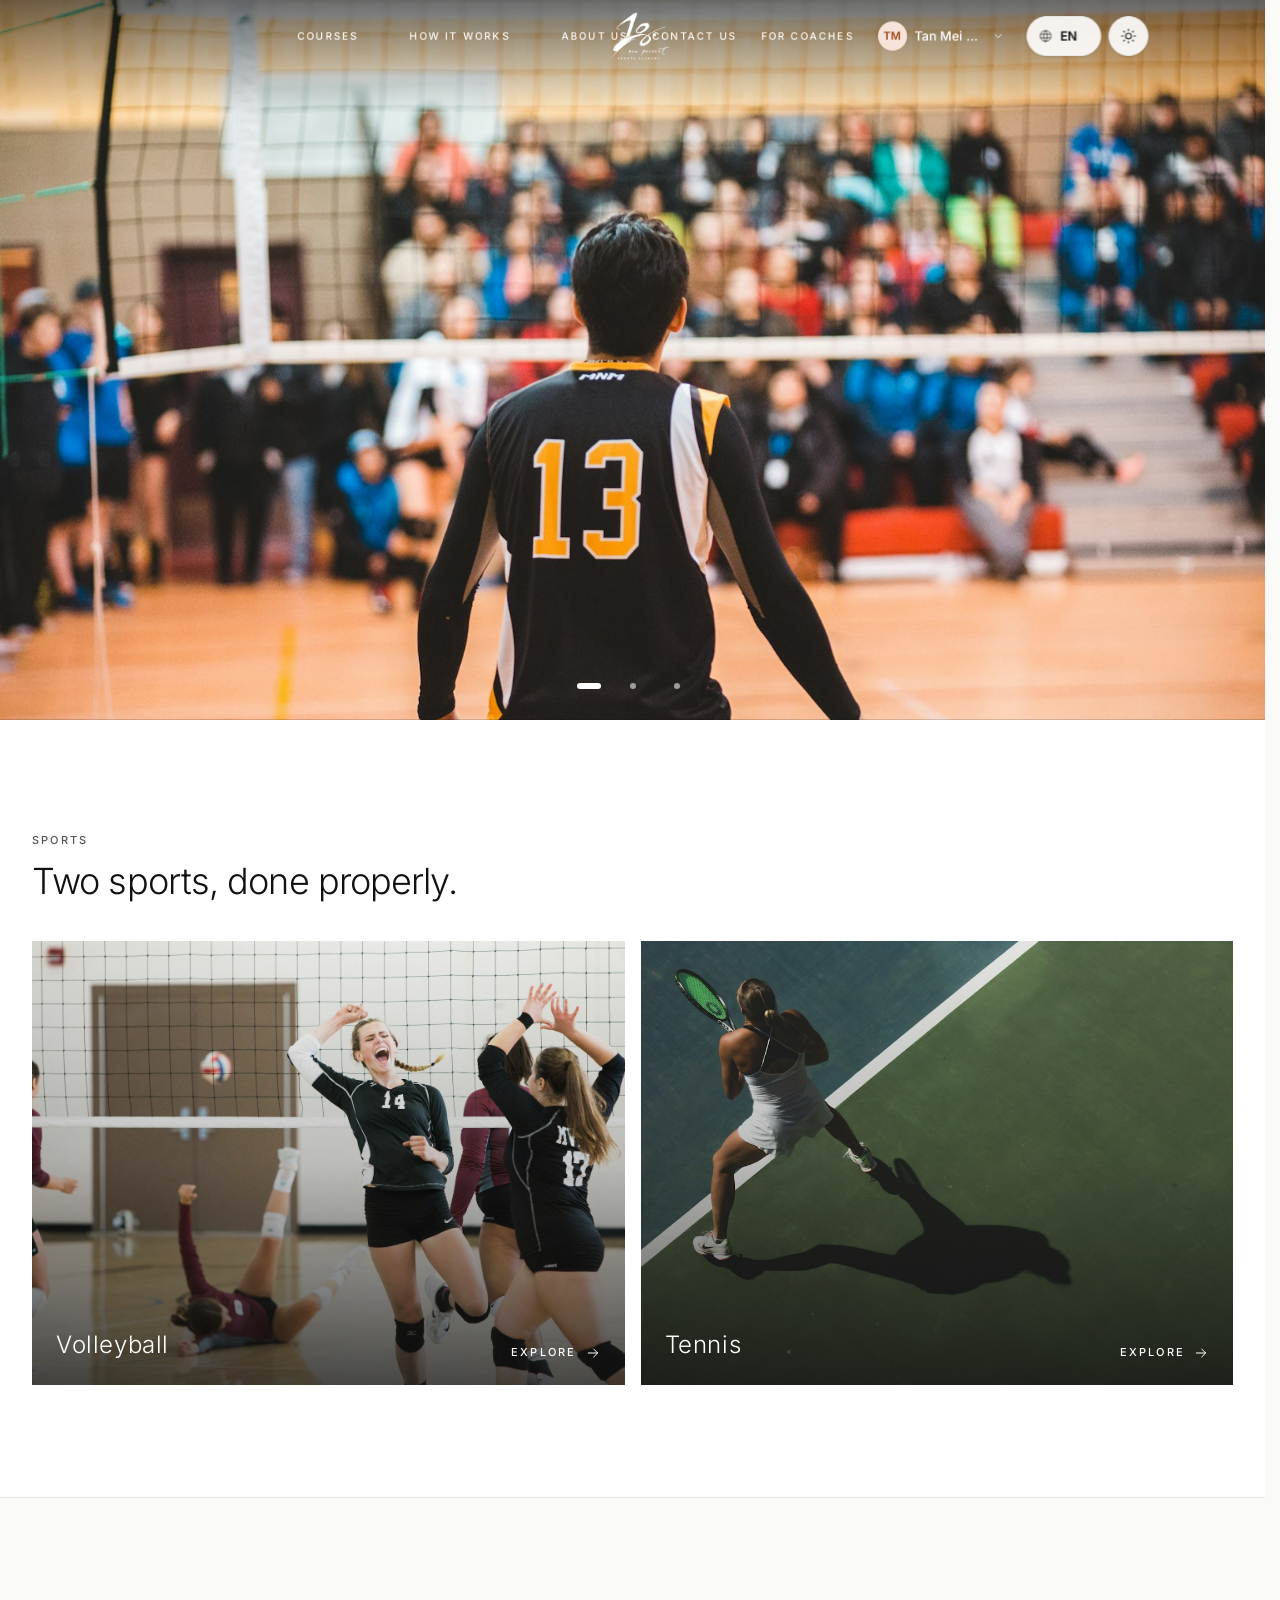
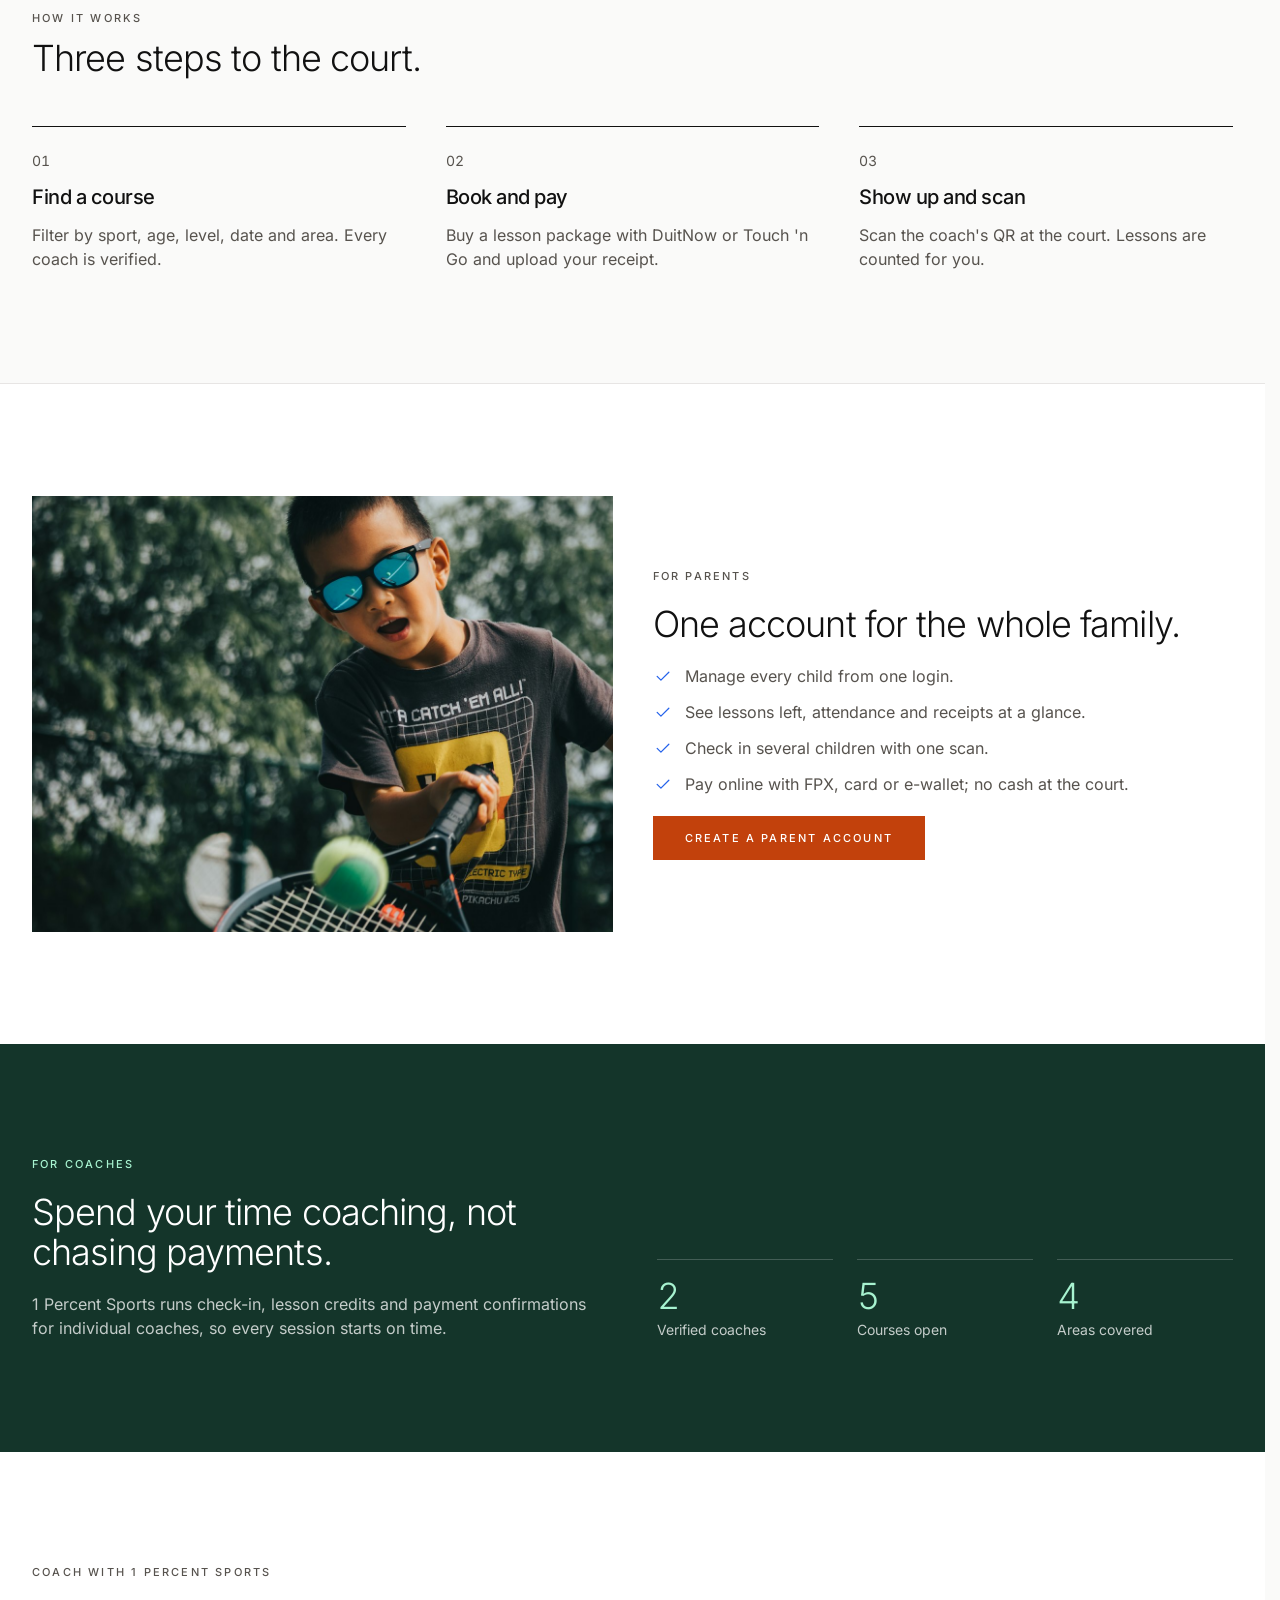
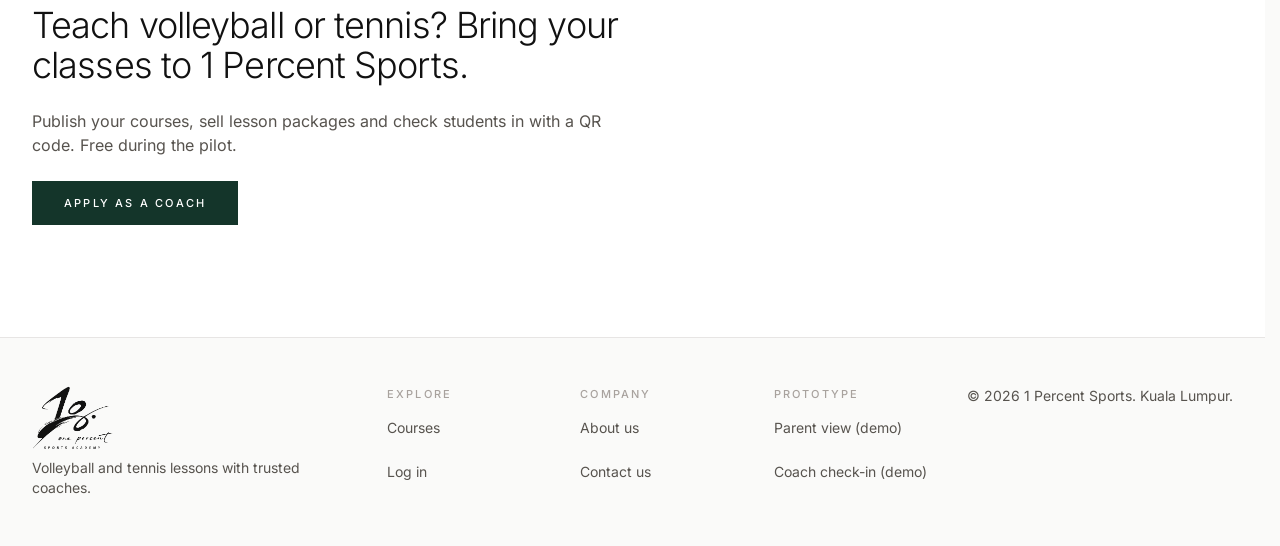
==== commit 271650d6: "Prototype: dim adjacent-month days in the schedule calendar Co-Authored-By: Claude Sonnet 5.5 <norep" ====
--- a/app/index.html
+++ b/app/index.html
@@ -70,8 +70,8 @@
         }, 6000);
       })();
     </script>
-    <script type="module" crossorigin src="./assets/index-7P8PfL05.js"></script>
-    <link rel="stylesheet" crossorigin href="./assets/index-CWZHow3h.css">
+    <script type="module" crossorigin src="./assets/index-_Oi8MOlF.js"></script>
+    <link rel="stylesheet" crossorigin href="./assets/index-BJxrobv7.css">
   </head>
   <body>
     <div id="root"></div>
--- a/app/assets/index-BJxrobv7.css
+++ b/app/assets/index-BJxrobv7.css
@@ -0,0 +1 @@
+:root{--fc-sticky-header-footer-z: 3;--fc-popover-z: 4}.fc-rk{z-index:var(--fc-popover-z)!important}.fc-gE{isolation:isolate}.fc-wY,.fc-wY *,.fc-wY *:before,.fc-wY *:after{box-sizing:border-box!important}.fc-8m,.fc-8m *{cursor:not-allowed!important}.fc-Is{-ms-overflow-style:none!important;scrollbar-width:none!important}.fc-Is::-webkit-scrollbar{display:none!important}.fc-Ps{flex-shrink:0!important}.fc-qC .fc-VR{display:flex!important;flex-direction:row!important;flex-wrap:wrap!important}.fc-hF .fc-VR>*{float:left!important}[dir=rtl] .fc-hF .fc-VR>*,.fc-hF[dir=rtl] .fc-VR>*{float:right!important}.fc-hF .fc-VR:after{content:""!important;display:block!important;clear:both!important}.fc-Zu{cursor:pointer!important}.fc-Hs{cursor:n-resize!important}.fc-J0{cursor:s-resize!important}.fc-jI{cursor:w-resize!important}[dir=rtl] .fc-jI,.fc-Nk{cursor:e-resize!important}[dir=rtl] .fc-Nk{cursor:w-resize!important}.fc-Mg{cursor:col-resize!important}.fc-0r,.fc-Zc,.fc-yR{position:absolute!important;box-sizing:content-box!important;width:100%!important;height:100%!important}.fc-0r{padding:10px!important;margin:-10px!important}.fc-Zc{padding-left:10px!important;padding-right:10px!important;margin-left:-10px!important;margin-right:-10px!important}.fc-yR{padding-top:10px!important;padding-bottom:10px!important;margin-top:-10px!important;margin-bottom:-10px!important}.fc-JB{position:absolute;inset:0 -5px}.fc-uv{-webkit-user-select:none;-moz-user-select:none;user-select:none}.fc-B9{visibility:hidden}.fc-13{border:0!important}.fc-MT{border-left:0!important;border-right:0!important}.fc-60{border-top:0!important;border-bottom:0!important}.fc-qy{border-top:0!important}.fc-lE{border-bottom:0!important}.fc-MR{border-inline-start:0!important}.fc-li{border-inline-end:0!important}.fc-mN{display:flex!important;flex-direction:row!important}.fc-mU{display:flex!important;flex-direction:column!important}.fc-l7{flex-grow:1!important}.fc-OV{flex-grow:1!important;flex-basis:0!important;min-width:0!important;min-height:0!important}.fc-bW{min-height:0!important}.fc-cq{flex-grow:1!important;flex-basis:0!important;min-width:0!important}.fc-A8{width:100%!important;table-layout:fixed!important;border:0!important;border-collapse:separate!important;border-spacing:0!important}.fc-A8>thead{-moz-column-break-inside:avoid!important;break-inside:avoid!important;page-break-inside:avoid!important}.fc-A8>tbody{background:transparent!important}.fc-A8>thead>tr>th,.fc-A8>tbody>tr>th,.fc-A8>tbody>tr>td{vertical-align:top!important;font-weight:inherit;text-align:inherit}.fc-Ju{padding:0!important}.fc-Eh{padding-top:0!important;padding-bottom:0!important}.fc-yU{margin:0!important}.fc-6S{margin-top:0!important;margin-bottom:0!important}.fc-ve{margin-left:0!important;margin-right:0!important}.fc-aG{white-space:nowrap!important}.fc-v9{white-space:pre!important}.fc-C4{overflow-anchor:none}.fc-rX{pointer-events:none!important}.fc-mR{overflow:hidden!important}.fc-Kv{white-space:nowrap!important;overflow:hidden!important}.fc-Ru{position:relative!important}.fc-r6{position:absolute!important}.fc-2W{inset-inline-start:0!important}.fc-0D{inset-inline-end:0!important}.fc-9b{position:absolute!important;inset:0!important}.fc-6Q,.fc-zm{position:absolute!important;left:0!important;right:0!important}.fc-9F,.fc-Ma{position:absolute!important;top:0!important;bottom:0!important}.fc-6Q{top:0!important}.fc-Ma{left:0!important;right:0!important;width:0!important}@media not print{.fc-Yy{position:sticky!important}.fc-DR{position:sticky!important;top:0!important}.fc-QU{position:sticky!important;inset-inline-start:0!important}.fc-5M{position:sticky!important;top:0!important;z-index:var(--fc-sticky-header-footer-z)!important}}.fc-qN{box-sizing:content-box!important}.fc-rU{position:absolute!important;left:-10000px!important;visibility:hidden!important}.fc-og{position:absolute!important;width:1px!important;height:1px!important;margin:0!important;padding:0!important;border:0!important;overflow:hidden!important;clip-path:inset(50%)!important;white-space:nowrap!important}.fc-hm{align-items:center!important}.fc-cI{align-items:flex-start!important}.fc-Qq{align-items:flex-end!important}.fc-se{position:sticky!important;bottom:0!important;z-index:var(--fc-sticky-header-footer-z)!important}.fc-Vd>*{margin-top:-1px!important}.fc-Vd>*>*{height:1px!important}.fc-or{-moz-column-break-inside:avoid!important;break-inside:avoid!important;page-break-inside:avoid!important}.fc-Lx{min-height:4em!important}.fc-vn{display:flow-root!important}.fc-mP{z-index:0}.fc-NW{z-index:1}.fc-Zs{z-index:2}.fc-D7{z-index:3}.fc-Se{z-index:4}.fc-kE{z-index:5}.fc-Y9{z-index:1000}.fc-DP{z-index:9999}.fc-Xr:focus-visible{z-index:2}.fc-pulse-n5m{font-size:16px;line-height:1.5;--fc-pulse-border-style: solid}.fc-pulse-Z9U{appearance:button;font:inherit;font-feature-settings:inherit;font-variation-settings:inherit;letter-spacing:inherit;color:inherit;opacity:1;background-color:#0000;border-radius:0;margin:0;border:0;padding:0}.fc-pulse-JiE{color:inherit;text-decoration:inherit}.fc-pulse-1EY{position:absolute}.fc-pulse-eYX{position:relative}.fc-pulse-MaV{inset-inline:0}.fc-pulse-AWB{inset-block:0}.fc-pulse-11a{inset-inline-start:-4px}.fc-pulse-4oC{inset-inline-start:-12px}.fc-pulse-rbS{inset-inline-start:0}.fc-pulse-Tuc{inset-inline-end:-4px}.fc-pulse-Z42{inset-inline-end:6px}.fc-pulse-dnf{inset-inline-end:-3px}.fc-pulse-YDC{top:-4px}.fc-pulse-Cy2{top:-14px}.fc-pulse-uqG{top:-16px}.fc-pulse-2ik{top:2px}.fc-pulse-ZnE{top:4px}.fc-pulse-1b8{top:6px}.fc-pulse-ERR{top:50%}.fc-pulse-fJL{bottom:-4px}.fc-pulse-1V6{left:50%}.fc-pulse-88I{order:-1}.fc-pulse-NPw{order:1}.fc-pulse-aAW{margin:-6px}.fc-pulse-CH7{margin:-1px}.fc-pulse-gMS{margin:4px}.fc-pulse-cGD{margin:6px}.fc-pulse-bvX{margin:8px}.fc-pulse-rUb{margin:12px}.fc-pulse-cKZ{margin-inline:2px}.fc-pulse-rVY{margin-inline:4px}.fc-pulse-fn8{margin-inline:8px}.fc-pulse-148{margin-inline:1px}.fc-pulse-kWT{margin-block:-1px}.fc-pulse-cJ3{margin-block:2px}.fc-pulse-V9v{margin-block:4px}.fc-pulse-ckd{margin-block:6px}.fc-pulse-2tF{margin-block:8px}.fc-pulse-60W{margin-block:10px}.fc-pulse-SEP{margin-block:1px}.fc-pulse-Jzj{margin-inline-start:2px}.fc-pulse-Wga{margin-inline-start:4px}.fc-pulse-p9t{margin-inline-end:-6px}.fc-pulse-3e1{margin-inline-end:2px}.fc-pulse-KYn{margin-inline-end:4px}.fc-pulse-9hC{margin-inline-end:1px}.fc-pulse-Dq8{margin-top:-4px}.fc-pulse-6iV{margin-top:2px}.fc-pulse-sEX{margin-top:1px}.fc-pulse-WdH{margin-bottom:2px}.fc-pulse-Ika{margin-bottom:1px}.fc-pulse-nHS{margin-bottom:-1px}.fc-pulse-F99{margin-left:-4px}.fc-pulse-eF2{display:contents}.fc-pulse-I48{display:block}.fc-pulse-dl1{display:flex}.fc-pulse-i3N{display:grid}.fc-pulse-pps{display:none}.fc-pulse-63n{width:0;height:0}.fc-pulse-3wQ{width:8px;height:8px}.fc-pulse-XUJ{width:20px;height:20px}.fc-pulse-MSG{width:24px;height:24px}.fc-pulse-IY5{width:28px;height:28px}.fc-pulse-uuA{height:8px}.fc-pulse-oM6{height:20px}.fc-pulse-TFV{height:24px}.fc-pulse-lIh{height:28px}.fc-pulse-84e{min-height:2px}.fc-pulse-p7s{min-height:4px}.fc-pulse-mhE{min-height:12px}.fc-pulse-5kF{width:6px}.fc-pulse-roZ{width:50%}.fc-pulse-hza{width:8px}.fc-pulse-4Tv{width:5px}.fc-pulse-Cdk{max-width:240px}.fc-pulse-2KU{min-width:0}.fc-pulse-aNc{min-width:220px}.fc-pulse-yi0{flex-shrink:0}.fc-pulse-1Zl{flex-shrink:1}.fc-pulse-OLq{flex-shrink:100}.fc-pulse-1El{flex-grow:1}.fc-pulse-KxI{rotate:-90deg}.fc-pulse-z44{rotate:90deg}.fc-pulse-jmT{rotate:180deg}.fc-pulse-sgX{flex-direction:column}.fc-pulse-1sP{flex-direction:row}.fc-pulse-dNl{flex-wrap:wrap}.fc-pulse-XpK{align-items:center}.fc-pulse-N2M{justify-content:space-between}.fc-pulse-E9P{justify-content:center}.fc-pulse-LMv{justify-content:flex-end}.fc-pulse-NWN{gap:4px}.fc-pulse-tgZ{gap:8px}.fc-pulse-yth{gap:20px}.fc-pulse-V08{gap:24px}.fc-pulse-sI7{align-self:flex-start}.fc-pulse-pKG{overflow:hidden}.fc-pulse-AAA{border-radius:3.40282e38px}.fc-pulse-KzJ{border-radius:6px}.fc-pulse-Fvv{border-radius:4px}.fc-pulse-kmj{border-start-start-radius:4px;border-end-start-radius:4px}.fc-pulse-Skl{border-start-end-radius:4px;border-end-end-radius:4px}.fc-pulse-Z7Q{border-top-left-radius:4px;border-top-right-radius:4px}.fc-pulse-2qh{border-bottom-left-radius:4px;border-bottom-right-radius:4px}.fc-pulse-wko{border-top-left-radius:8px;border-top-right-radius:8px}.fc-pulse-L2o{border-bottom-right-radius:8px;border-bottom-left-radius:8px}.fc-pulse-wsy,.fc-pulse-qQW{border-style:var(--fc-pulse-border-style);border-width:1px}.fc-pulse-Vpk{border-style:var(--fc-pulse-border-style);border-width:6px}.fc-pulse-1Wx{border-inline-style:var(--fc-pulse-border-style);border-inline-width:1px}.fc-pulse-JIC{border-block-style:var(--fc-pulse-border-style);border-block-width:1px}.fc-pulse-3J4{border-inline-start-style:var(--fc-pulse-border-style);border-inline-start-width:1px}.fc-pulse-USt{border-inline-end-style:var(--fc-pulse-border-style);border-inline-end-width:1px}.fc-pulse-ku3{border-top-style:var(--fc-pulse-border-style);border-top-width:1px}.fc-pulse-zi1{border-bottom-style:var(--fc-pulse-border-style);border-bottom-width:1px}.fc-pulse-TN2{--fc-pulse-border-style: dotted;border-style:dotted}.fc-pulse-lNM{border-color:var(--fc-event-color)}.fc-pulse-FMd{border-color:var(--fc-pulse-border)}.fc-pulse-upi{border-color:var(--fc-pulse-now)}.fc-pulse-xkd{border-color:var(--fc-pulse-primary)}.fc-pulse-dck{border-color:var(--fc-pulse-strong-border)}.fc-pulse-d0j{border-color:#0000}.fc-pulse-YjJ{background-color:var(--fc-event-color)}.fc-pulse-aRD{background-color:var(--fc-pulse-background)}.fc-pulse-Kwh{background-color:var(--fc-pulse-faint)}.fc-pulse-afe{background-color:var(--fc-pulse-highlight)}.fc-pulse-LKt{background-color:var(--fc-pulse-muted)}.fc-pulse-WBN{background-color:var(--fc-pulse-primary)}.fc-pulse-7tK{background-color:var(--fc-pulse-secondary)}.fc-pulse-V8J{background-color:var(--fc-pulse-selected)}.fc-pulse-Lu4{background-color:var(--fc-pulse-tertiary)}.fc-pulse-ntj{background-color:var(--fc-pulse-unselected)}@media not print{.fc-pulse-rf6{box-shadow:0 1px 3px #0000001a,0 1px 2px -1px #0000001a}}@media not print{@supports (color:color-mix(in lab,red,red)){.fc-pulse-gTC{background-color:color-mix(in oklab,var(--fc-event-color)15%,transparent)}}@supports not (color:color-mix(in lab,red,red)){.fc-pulse-gTC{position:relative;isolation:isolate}.fc-pulse-gTC:before{content:"";position:absolute;inset:0;background-color:var(--fc-event-color);opacity:.15;z-index:-1}}}.fc-pulse-KUX{padding:2px}.fc-pulse-iS4{padding:4px}.fc-pulse-3N5{padding:8px}.fc-pulse-7A6{padding:1px}.fc-pulse-oQ2{padding-inline:2px}.fc-pulse-aCI{padding-inline:4px}.fc-pulse-ZrE{padding-inline:6px}.fc-pulse-Nca{padding-inline:8px}.fc-pulse-Eaq{padding-inline:10px}.fc-pulse-Apf{padding-inline:12px}.fc-pulse-KRz{padding-inline:16px}.fc-pulse-F1o{padding-inline:1px}.fc-pulse-2rx{padding-block:2px}.fc-pulse-Jhn{padding-block:4px}.fc-pulse-dl6{padding-block:8px}.fc-pulse-P9h{padding-block:60px}.fc-pulse-z5u{padding-block:1px}.fc-pulse-a7i{padding-inline-start:2px}.fc-pulse-C2j{padding-inline-start:4px}.fc-pulse-166{padding-top:2px}.fc-pulse-4dx{padding-top:4px}.fc-pulse-lTO{padding-bottom:8px}.fc-pulse-AVD{font-size:24px;line-height:calc(2/1.5)}.fc-pulse-vQz{font-size:11px;line-height:1.09091}.fc-pulse-1Po{font-size:16px;line-height:1.5}.fc-pulse-9yp{font-size:14px;line-height:calc(1.25/.875)}.fc-pulse-a3B{font-size:12px;line-height:calc(1/.75)}.fc-pulse-DIS{font-weight:700}.fc-pulse-1OT{font-weight:500}.fc-pulse-C8a{font-weight:600}.fc-pulse-IPx{text-overflow:ellipsis}.fc-pulse-TZ4{white-space:nowrap}.fc-pulse-jm6{white-space:pre}.fc-pulse-i9F{color:var(--fc-event-contrast-color)}.fc-pulse-EB5{color:var(--fc-pulse-foreground)}.fc-pulse-UnP{color:var(--fc-pulse-muted-foreground)}.fc-pulse-jv3{color:var(--fc-pulse-primary-foreground)}.fc-pulse-EVd{color:var(--fc-pulse-secondary-foreground)}.fc-pulse-8tO{color:var(--fc-pulse-secondary-icon)}.fc-pulse-fhL{color:var(--fc-pulse-selected-foreground)}.fc-pulse-c79{color:var(--fc-pulse-tertiary-foreground)}.fc-pulse-qNi{color:var(--fc-pulse-unselected-foreground)}.fc-pulse-L1Y{font-style:italic}.fc-pulse-lMo{opacity:.5}.fc-pulse-iTG{opacity:.75}.fc-pulse-1kP{box-shadow:0 10px 15px -3px #0000001a,0 4px 6px -4px #0000001a}.fc-pulse-tkw{box-shadow:0 4px 6px -1px #0000001a,0 2px 4px -2px #0000001a}.fc-pulse-qNs{box-shadow:0 1px 3px #0000001a,0 1px 2px -1px #0000001a}.fc-pulse-A3h{box-shadow:0 0 0 1px var(--fc-pulse-ring-color, currentcolor)}.fc-pulse-GBJ{box-shadow:0 0 0 2px var(--fc-pulse-ring-color, currentcolor)}.fc-pulse-XCS{box-shadow:0 1px 2px #0000001a}.fc-pulse-KdO{box-shadow:0 1px 3px #0003}.fc-pulse-Y7n{--fc-pulse-ring-color: var(--fc-pulse-background) }.fc-pulse-2R2{outline-style:solid;outline-width:1px}.fc-pulse-0Bj{outline-style:solid;outline-width:2px}.fc-pulse-07j{outline-offset:-1px}.fc-pulse-fFh{outline-offset:-2px}.fc-pulse-3Xj{outline-offset:2px}.fc-pulse-8qP{outline-color:var(--fc-pulse-tertiary)}.fc-pulse-hS8{outline-style:none!important}.fc-pulse-fpi{background:linear-gradient(var(--fc-pulse-faint),var(--fc-pulse-faint))var(--fc-pulse-background)}.fc-pulse-X4o{background:linear-gradient(var(--fc-pulse-strong),var(--fc-pulse-strong))var(--fc-pulse-background)}.fc-pulse-F5S:not(:first-child){margin-inline-start:-1px}.fc-pulse-WWn:not(:first-child){border-inline-start-color:#0000}.fc-pulse-7NL:not(:last-child){border-inline-end-color:var(--fc-pulse-border)}@media(hover:hover){.fc-pulse-vs6:is(:where(.fc-pulse-bCs):hover *){display:block}.fc-pulse-F4j:is(:where(.fc-pulse-bCs):hover *){background-color:var(--fc-pulse-tertiary-over)}.fc-pulse-FdK:is(:where(.fc-pulse-bCs):hover *){color:var(--fc-pulse-foreground)}.fc-pulse-TLh:is(:where(.fc-pulse-bCs):hover *){color:var(--fc-pulse-secondary-icon-over)}.fc-pulse-Ogp:is(:where(.fc-pulse-bCs):hover *){text-decoration-line:underline}}.fc-pulse-Gjm:is(:where(.fc-pulse-bCs):focus-visible *){background-color:var(--fc-pulse-tertiary-over)}.fc-pulse-wBD:is(:where(.fc-pulse-bCs):focus-visible *){color:var(--fc-pulse-foreground)}.fc-pulse-zfc:is(:where(.fc-pulse-bCs):focus-visible *){color:var(--fc-pulse-secondary-icon-over)}.fc-pulse-nPR:is(:where(.fc-pulse-bCs):focus-visible *){outline-style:solid;outline-width:2px}.fc-pulse-wy6:is(:where(.fc-pulse-bCs):active *){background-color:var(--fc-pulse-tertiary-down)}.fc-pulse-YPX:first-child{margin-inline-start:-4px}.fc-pulse-Bn0:first-child{border-start-start-radius:4px;border-end-start-radius:4px}.fc-pulse-mTY:last-child{margin-inline-end:-4px}.fc-pulse-lFh:last-child{border-start-end-radius:4px;border-end-end-radius:4px}@media(hover:hover){.fc-pulse-Hc8:hover{background-color:var(--fc-pulse-faint)}.fc-pulse-OT5:hover{background-color:var(--fc-pulse-muted)}.fc-pulse-S3M:hover{background-color:var(--fc-pulse-primary-over)}.fc-pulse-JnV:hover{background-color:var(--fc-pulse-secondary-over)}.fc-pulse-8bo:hover{background-color:var(--fc-pulse-strong)}.fc-pulse-Q9K:hover{background-color:var(--fc-pulse-tertiary-over)}.fc-pulse-Frw:hover{background-color:var(--fc-event-color)}@supports (color:color-mix(in lab,red,red)){.fc-pulse-Frw:hover{background-color:color-mix(in oklab,var(--fc-event-color)92%,var(--fc-event-contrast-color))}}.fc-pulse-Eu0:hover{text-decoration-line:underline}.fc-pulse-V7v:hover{background:linear-gradient(var(--fc-pulse-stronger),var(--fc-pulse-stronger))var(--fc-pulse-background)}}.fc-pulse-G9W:focus-visible{background-color:var(--fc-pulse-faint)}.fc-pulse-rQT:focus-visible{background-color:var(--fc-pulse-muted)}.fc-pulse-bAi:focus-visible{background-color:var(--fc-pulse-secondary-over)}.fc-pulse-Lto:focus-visible{background-color:var(--fc-pulse-tertiary-over)}.fc-pulse-uqo:focus-visible{outline-style:solid;outline-width:2px}.fc-pulse-oJW:active{background-color:var(--fc-pulse-muted)}.fc-pulse-jnQ:active{background-color:var(--fc-pulse-primary-down)}.fc-pulse-s1M:active{background-color:var(--fc-pulse-secondary-down)}.fc-pulse-wm1:active{background-color:var(--fc-pulse-strong)}.fc-pulse-QpP:active{background-color:var(--fc-pulse-stronger)}.fc-pulse-dpx:active{background-color:var(--fc-pulse-tertiary-down)}.fc-pulse-st8:active{background-color:var(--fc-event-color)}@supports (color:color-mix(in lab,red,red)){.fc-pulse-st8:active{background-color:color-mix(in oklab,var(--fc-event-color)85%,var(--fc-event-contrast-color))}}.fc-pulse-08e:active{background:linear-gradient(var(--fc-pulse-strongest),var(--fc-pulse-strongest))var(--fc-pulse-background)}@media print{.fc-pulse-jsy{border-width:1px}.fc-pulse-DO7{border-color:var(--fc-event-color)}.fc-pulse-4MR{border-color:#000}.fc-pulse-vwH{background-color:#fff}.fc-pulse-cfp{color:#000}}[dir=rtl] .fc-pulse-keW{rotate:-90deg}[dir=rtl] .fc-pulse-jY6{rotate:none}[dir=rtl] .fc-pulse-ZW3{rotate:90deg}[dir=rtl] .fc-pulse-asP{rotate:180deg}:root{--fc-pulse-primary: #117aff;--fc-pulse-primary-over: #3689ff;--fc-pulse-primary-down: #4f98ff;--fc-pulse-primary-foreground: #fff;--fc-pulse-secondary: var(--fc-pulse-background);--fc-pulse-secondary-over: var(--fc-pulse-faint);--fc-pulse-secondary-down: var(--fc-pulse-muted);--fc-pulse-secondary-foreground: var(--fc-pulse-foreground);--fc-pulse-secondary-icon: var(--fc-pulse-faint-foreground);--fc-pulse-secondary-icon-over: var(--fc-pulse-muted-foreground);--fc-pulse-tertiary: var(--fc-pulse-primary);--fc-pulse-tertiary-over: #3689ff;--fc-pulse-tertiary-down: #4f98ff;--fc-pulse-tertiary-foreground: var(--fc-pulse-primary-foreground);--fc-pulse-event: #012e66;--fc-pulse-event-contrast: #fff;--fc-pulse-background-event: #818cf8;--fc-pulse-highlight: #38bdf81A;--fc-pulse-now: #ef4444;--fc-pulse-unselected: var(--fc-pulse-muted);--fc-pulse-unselected-foreground: var(--fc-pulse-foreground);--fc-pulse-selected: var(--fc-pulse-background);--fc-pulse-selected-foreground: var(--fc-pulse-foreground);--fc-pulse-background: #fff;--fc-pulse-faint: #00000008;--fc-pulse-muted: #00000012;--fc-pulse-strong: #0000001F;--fc-pulse-stronger: #00000029;--fc-pulse-strongest: #00000033;--fc-pulse-foreground: #232d3e;--fc-pulse-faint-foreground: #9ca3af;--fc-pulse-muted-foreground: #545c6c;--fc-pulse-border: #e5e7eb;--fc-pulse-strong-border: #d5d5d6}@media not print{[data-color-scheme=dark]{--fc-pulse-secondary: var(--fc-pulse-muted);--fc-pulse-secondary-over: var(--fc-pulse-strong);--fc-pulse-secondary-down: var(--fc-pulse-stronger);--fc-pulse-secondary-foreground: var(--fc-pulse-foreground);--fc-pulse-secondary-icon: var(--fc-pulse-muted-foreground);--fc-pulse-secondary-icon-over: var(--fc-pulse-foreground);--fc-pulse-tertiary: #1284ff;--fc-pulse-tertiary-over: #3992ff;--fc-pulse-tertiary-down: #539fff;--fc-pulse-unselected: var(--fc-pulse-muted);--fc-pulse-unselected-foreground: var(--fc-pulse-foreground);--fc-pulse-selected: var(--fc-pulse-strong);--fc-pulse-selected-foreground: var(--fc-pulse-foreground);--fc-pulse-background: #030712;--fc-pulse-faint: #ffffff08;--fc-pulse-muted: #ffffff12;--fc-pulse-strong: #ffffff1F;--fc-pulse-stronger: #ffffff29;--fc-pulse-strongest: #ffffff33;--fc-pulse-foreground: #d6dee8;--fc-pulse-faint-foreground: #8897ab;--fc-pulse-muted-foreground: #b5c1d0;--fc-pulse-border: #1a202c;--fc-pulse-strong-border: #374257}}@font-face{font-family:Inter;font-style:normal;font-display:swap;font-weight:300;src:url(./inter-cyrillic-ext-300-normal-CgCALhwJ.woff2) format("woff2"),url(./inter-cyrillic-ext-300-normal-RId2JxDB.woff) format("woff");unicode-range:U+0460-052F,U+1C80-1C8A,U+20B4,U+2DE0-2DFF,U+A640-A69F,U+FE2E-FE2F}@font-face{font-family:Inter;font-style:normal;font-display:swap;font-weight:300;src:url(./inter-cyrillic-300-normal-BnqRxXuy.woff2) format("woff2"),url(./inter-cyrillic-300-normal-LR1W_oT8.woff) format("woff");unicode-range:U+0301,U+0400-045F,U+0490-0491,U+04B0-04B1,U+2116}@font-face{font-family:Inter;font-style:normal;font-display:swap;font-weight:300;src:url(./inter-greek-ext-300-normal-l2DDyC6M.woff2) format("woff2"),url(./inter-greek-ext-300-normal-DLbbeei1.woff) format("woff");unicode-range:U+1F00-1FFF}@font-face{font-family:Inter;font-style:normal;font-display:swap;font-weight:300;src:url(./inter-greek-300-normal-DmGD3g_f.woff2) format("woff2"),url(./inter-greek-300-normal-BrhSP0vQ.woff) format("woff");unicode-range:U+0370-0377,U+037A-037F,U+0384-038A,U+038C,U+038E-03A1,U+03A3-03FF}@font-face{font-family:Inter;font-style:normal;font-display:swap;font-weight:300;src:url(./inter-vietnamese-300-normal-Bdr24Bqb.woff2) format("woff2"),url(./inter-vietnamese-300-normal-DDGmYYdT.woff) format("woff");unicode-range:U+0102-0103,U+0110-0111,U+0128-0129,U+0168-0169,U+01A0-01A1,U+01AF-01B0,U+0300-0301,U+0303-0304,U+0308-0309,U+0323,U+0329,U+1EA0-1EF9,U+20AB}@font-face{font-family:Inter;font-style:normal;font-display:swap;font-weight:300;src:url(./inter-latin-ext-300-normal-CPgO9Ksf.woff2) format("woff2"),url(./inter-latin-ext-300-normal-Dp1L8vcn.woff) format("woff");unicode-range:U+0100-02BA,U+02BD-02C5,U+02C7-02CC,U+02CE-02D7,U+02DD-02FF,U+0304,U+0308,U+0329,U+1D00-1DBF,U+1E00-1E9F,U+1EF2-1EFF,U+2020,U+20A0-20AB,U+20AD-20C0,U+2113,U+2C60-2C7F,U+A720-A7FF}@font-face{font-family:Inter;font-style:normal;font-display:swap;font-weight:300;src:url(./inter-latin-300-normal-BVlfKGgI.woff2) format("woff2"),url(./inter-latin-300-normal-i8F0SvXL.woff) format("woff");unicode-range:U+0000-00FF,U+0131,U+0152-0153,U+02BB-02BC,U+02C6,U+02DA,U+02DC,U+0304,U+0308,U+0329,U+2000-206F,U+20AC,U+2122,U+2191,U+2193,U+2212,U+2215,U+FEFF,U+FFFD}@font-face{font-family:Inter;font-style:normal;font-display:swap;font-weight:400;src:url(./inter-cyrillic-ext-400-normal-BQZuk6qB.woff2) format("woff2"),url(./inter-cyrillic-ext-400-normal-DQukG94-.woff) format("woff");unicode-range:U+0460-052F,U+1C80-1C8A,U+20B4,U+2DE0-2DFF,U+A640-A69F,U+FE2E-FE2F}@font-face{font-family:Inter;font-style:normal;font-display:swap;font-weight:400;src:url(./inter-cyrillic-400-normal-obahsSVq.woff2) format("woff2"),url(./inter-cyrillic-400-normal-HOLc17fK.woff) format("woff");unicode-range:U+0301,U+0400-045F,U+0490-0491,U+04B0-04B1,U+2116}@font-face{font-family:Inter;font-style:normal;font-display:swap;font-weight:400;src:url(./inter-greek-ext-400-normal-DGGRlc-M.woff2) format("woff2"),url(./inter-greek-ext-400-normal-KugGGMne.woff) format("woff");unicode-range:U+1F00-1FFF}@font-face{font-family:Inter;font-style:normal;font-display:swap;font-weight:400;src:url(./inter-greek-400-normal-B4URO6DV.woff2) format("woff2"),url(./inter-greek-400-normal-q2sYcFCs.woff) format("woff");unicode-range:U+0370-0377,U+037A-037F,U+0384-038A,U+038C,U+038E-03A1,U+03A3-03FF}@font-face{font-family:Inter;font-style:normal;font-display:swap;font-weight:400;src:url(./inter-vietnamese-400-normal-DMkecbls.woff2) format("woff2"),url(./inter-vietnamese-400-normal-Bbgyi5SW.woff) format("woff");unicode-range:U+0102-0103,U+0110-0111,U+0128-0129,U+0168-0169,U+01A0-01A1,U+01AF-01B0,U+0300-0301,U+0303-0304,U+0308-0309,U+0323,U+0329,U+1EA0-1EF9,U+20AB}@font-face{font-family:Inter;font-style:normal;font-display:swap;font-weight:400;src:url(./inter-latin-ext-400-normal-C1nco2VV.woff2) format("woff2"),url(./inter-latin-ext-400-normal-77YHD8bZ.woff) format("woff");unicode-range:U+0100-02BA,U+02BD-02C5,U+02C7-02CC,U+02CE-02D7,U+02DD-02FF,U+0304,U+0308,U+0329,U+1D00-1DBF,U+1E00-1E9F,U+1EF2-1EFF,U+2020,U+20A0-20AB,U+20AD-20C0,U+2113,U+2C60-2C7F,U+A720-A7FF}@font-face{font-family:Inter;font-style:normal;font-display:swap;font-weight:400;src:url(./inter-latin-400-normal-C38fXH4l.woff2) format("woff2"),url(./inter-latin-400-normal-CyCys3Eg.woff) format("woff");unicode-range:U+0000-00FF,U+0131,U+0152-0153,U+02BB-02BC,U+02C6,U+02DA,U+02DC,U+0304,U+0308,U+0329,U+2000-206F,U+20AC,U+2122,U+2191,U+2193,U+2212,U+2215,U+FEFF,U+FFFD}@font-face{font-family:Inter;font-style:normal;font-display:swap;font-weight:500;src:url(./inter-cyrillic-ext-500-normal-B0yAr1jD.woff2) format("woff2"),url(./inter-cyrillic-ext-500-normal-BmqWE9Dz.woff) format("woff");unicode-range:U+0460-052F,U+1C80-1C8A,U+20B4,U+2DE0-2DFF,U+A640-A69F,U+FE2E-FE2F}@font-face{font-family:Inter;font-style:normal;font-display:swap;font-weight:500;src:url(./inter-cyrillic-500-normal-BasfLYem.woff2) format("woff2"),url(./inter-cyrillic-500-normal-CxZf_p3X.woff) format("woff");unicode-range:U+0301,U+0400-045F,U+0490-0491,U+04B0-04B1,U+2116}@font-face{font-family:Inter;font-style:normal;font-display:swap;font-weight:500;src:url(./inter-greek-ext-500-normal-C4iEst2y.woff2) format("woff2"),url(./inter-greek-ext-500-normal-2j5mBUwD.woff) format("woff");unicode-range:U+1F00-1FFF}@font-face{font-family:Inter;font-style:normal;font-display:swap;font-weight:500;src:url(./inter-greek-500-normal-BIZE56-Y.woff2) format("woff2"),url(./inter-greek-500-normal-Xzm54t5V.woff) format("woff");unicode-range:U+0370-0377,U+037A-037F,U+0384-038A,U+038C,U+038E-03A1,U+03A3-03FF}@font-face{font-family:Inter;font-style:normal;font-display:swap;font-weight:500;src:url(./inter-vietnamese-500-normal-DOriooB6.woff2) format("woff2"),url(./inter-vietnamese-500-normal-mJboJaSs.woff) format("woff");unicode-range:U+0102-0103,U+0110-0111,U+0128-0129,U+0168-0169,U+01A0-01A1,U+01AF-01B0,U+0300-0301,U+0303-0304,U+0308-0309,U+0323,U+0329,U+1EA0-1EF9,U+20AB}@font-face{font-family:Inter;font-style:normal;font-display:swap;font-weight:500;src:url(./inter-latin-ext-500-normal-CV4jyFjo.woff2) format("woff2"),url(./inter-latin-ext-500-normal-BxGbmqWO.woff) format("woff");unicode-range:U+0100-02BA,U+02BD-02C5,U+02C7-02CC,U+02CE-02D7,U+02DD-02FF,U+0304,U+0308,U+0329,U+1D00-1DBF,U+1E00-1E9F,U+1EF2-1EFF,U+2020,U+20A0-20AB,U+20AD-20C0,U+2113,U+2C60-2C7F,U+A720-A7FF}@font-face{font-family:Inter;font-style:normal;font-display:swap;font-weight:500;src:url(./inter-latin-500-normal-Cerq10X2.woff2) format("woff2"),url(./inter-latin-500-normal-BL9OpVg8.woff) format("woff");unicode-range:U+0000-00FF,U+0131,U+0152-0153,U+02BB-02BC,U+02C6,U+02DA,U+02DC,U+0304,U+0308,U+0329,U+2000-206F,U+20AC,U+2122,U+2191,U+2193,U+2212,U+2215,U+FEFF,U+FFFD}@font-face{font-family:Inter;font-style:normal;font-display:swap;font-weight:600;src:url(./inter-cyrillic-ext-600-normal-Dfes3d0z.woff2) format("woff2"),url(./inter-cyrillic-ext-600-normal-Bcila6Z-.woff) format("woff");unicode-range:U+0460-052F,U+1C80-1C8A,U+20B4,U+2DE0-2DFF,U+A640-A69F,U+FE2E-FE2F}@font-face{font-family:Inter;font-style:normal;font-display:swap;font-weight:600;src:url(./inter-cyrillic-600-normal-CWCymEST.woff2) format("woff2"),url(./inter-cyrillic-600-normal-4D_pXhcN.woff) format("woff");unicode-range:U+0301,U+0400-045F,U+0490-0491,U+04B0-04B1,U+2116}@font-face{font-family:Inter;font-style:normal;font-display:swap;font-weight:600;src:url(./inter-greek-ext-600-normal-DRtmH8MT.woff2) format("woff2"),url(./inter-greek-ext-600-normal-B8X0CLgF.woff) format("woff");unicode-range:U+1F00-1FFF}@font-face{font-family:Inter;font-style:normal;font-display:swap;font-weight:600;src:url(./inter-greek-600-normal-plRanbMR.woff2) format("woff2"),url(./inter-greek-600-normal-BZpKdvQh.woff) format("woff");unicode-range:U+0370-0377,U+037A-037F,U+0384-038A,U+038C,U+038E-03A1,U+03A3-03FF}@font-face{font-family:Inter;font-style:normal;font-display:swap;font-weight:600;src:url(./inter-vietnamese-600-normal-Cc8MFFhd.woff2) format("woff2"),url(./inter-vietnamese-600-normal-BuLX-rYi.woff) format("woff");unicode-range:U+0102-0103,U+0110-0111,U+0128-0129,U+0168-0169,U+01A0-01A1,U+01AF-01B0,U+0300-0301,U+0303-0304,U+0308-0309,U+0323,U+0329,U+1EA0-1EF9,U+20AB}@font-face{font-family:Inter;font-style:normal;font-display:swap;font-weight:600;src:url(./inter-latin-ext-600-normal-D2bJ5OIk.woff2) format("woff2"),url(./inter-latin-ext-600-normal-CIVaiw4L.woff) format("woff");unicode-range:U+0100-02BA,U+02BD-02C5,U+02C7-02CC,U+02CE-02D7,U+02DD-02FF,U+0304,U+0308,U+0329,U+1D00-1DBF,U+1E00-1E9F,U+1EF2-1EFF,U+2020,U+20A0-20AB,U+20AD-20C0,U+2113,U+2C60-2C7F,U+A720-A7FF}@font-face{font-family:Inter;font-style:normal;font-display:swap;font-weight:600;src:url(./inter-latin-600-normal-LgqL8muc.woff2) format("woff2"),url(./inter-latin-600-normal-CiBQ2DWP.woff) format("woff");unicode-range:U+0000-00FF,U+0131,U+0152-0153,U+02BB-02BC,U+02C6,U+02DA,U+02DC,U+0304,U+0308,U+0329,U+2000-206F,U+20AC,U+2122,U+2191,U+2193,U+2212,U+2215,U+FEFF,U+FFFD}@font-face{font-family:Inter;font-style:normal;font-display:swap;font-weight:900;src:url(./inter-latin-900-normal-D4nM5aha.woff2) format("woff2"),url(./inter-latin-900-normal-EUCDUbiG.woff) format("woff")}@layer properties{@supports (((-webkit-hyphens:none)) and (not (margin-trim:inline))) or ((-moz-orient:inline) and (not (color:rgb(from red r g b)))){*,:before,:after,::backdrop{--tw-translate-x:0;--tw-translate-y:0;--tw-translate-z:0;--tw-scale-x:1;--tw-scale-y:1;--tw-scale-z:1;--tw-rotate-x:initial;--tw-rotate-y:initial;--tw-rotate-z:initial;--tw-skew-x:initial;--tw-skew-y:initial;--tw-pan-x:initial;--tw-pan-y:initial;--tw-pinch-zoom:initial;--tw-divide-y-reverse:0;--tw-border-style:solid;--tw-gradient-position:initial;--tw-gradient-from:#0000;--tw-gradient-via:#0000;--tw-gradient-to:#0000;--tw-gradient-stops:initial;--tw-gradient-via-stops:initial;--tw-gradient-from-position:0%;--tw-gradient-via-position:50%;--tw-gradient-to-position:100%;--tw-leading:initial;--tw-font-weight:initial;--tw-tracking:initial;--tw-ordinal:initial;--tw-slashed-zero:initial;--tw-numeric-figure:initial;--tw-numeric-spacing:initial;--tw-numeric-fraction:initial;--tw-shadow:0 0 #0000;--tw-shadow-color:initial;--tw-shadow-alpha:100%;--tw-inset-shadow:0 0 #0000;--tw-inset-shadow-color:initial;--tw-inset-shadow-alpha:100%;--tw-ring-color:initial;--tw-ring-shadow:0 0 #0000;--tw-inset-ring-color:initial;--tw-inset-ring-shadow:0 0 #0000;--tw-ring-inset:initial;--tw-ring-offset-width:0px;--tw-ring-offset-color:#fff;--tw-ring-offset-shadow:0 0 #0000;--tw-outline-style:solid;--tw-blur:initial;--tw-brightness:initial;--tw-contrast:initial;--tw-grayscale:initial;--tw-hue-rotate:initial;--tw-invert:initial;--tw-opacity:initial;--tw-saturate:initial;--tw-sepia:initial;--tw-drop-shadow:initial;--tw-drop-shadow-color:initial;--tw-drop-shadow-alpha:100%;--tw-drop-shadow-size:initial;--tw-backdrop-blur:initial;--tw-backdrop-brightness:initial;--tw-backdrop-contrast:initial;--tw-backdrop-grayscale:initial;--tw-backdrop-hue-rotate:initial;--tw-backdrop-invert:initial;--tw-backdrop-opacity:initial;--tw-backdrop-saturate:initial;--tw-backdrop-sepia:initial;--tw-duration:initial;--tw-ease:initial}}}@layer theme{:root,:host{--font-sans:"Inter", system-ui, sans-serif;--font-mono:ui-monospace, SFMono-Regular, Menlo, Monaco, Consolas, "Liberation Mono", "Courier New", monospace;--color-red-50:oklch(97.1% .013 17.38);--color-red-100:oklch(93.6% .032 17.717);--color-red-300:oklch(80.8% .114 19.571);--color-red-400:oklch(70.4% .191 22.216);--color-red-600:oklch(57.7% .245 27.325);--color-red-700:oklch(50.5% .213 27.518);--color-red-950:oklch(25.8% .092 26.042);--color-emerald-700:oklch(50.8% .118 165.612);--color-blue-50:oklch(97% .014 254.604);--color-blue-100:oklch(93.2% .032 255.585);--color-blue-500:oklch(62.3% .214 259.815);--color-blue-600:oklch(54.6% .245 262.881);--color-blue-950:oklch(28.2% .091 267.935);--color-rose-600:oklch(58.6% .253 17.585);--color-slate-50:oklch(98.4% .003 247.858);--color-slate-400:oklch(70.4% .04 256.788);--color-slate-500:oklch(55.4% .046 257.417);--color-slate-800:oklch(27.9% .041 260.031);--color-stone-100:oklch(97% .001 106.424);--color-stone-200:oklch(92.3% .003 48.717);--color-stone-300:oklch(86.9% .005 56.366);--color-stone-400:oklch(70.9% .01 56.259);--color-stone-500:oklch(55.3% .013 58.071);--color-stone-800:oklch(26.8% .007 34.298);--color-black:#000;--color-white:#fff;--spacing:.25rem;--container-xs:20rem;--container-sm:24rem;--container-md:28rem;--container-lg:32rem;--container-xl:36rem;--container-2xl:42rem;--container-3xl:48rem;--container-5xl:64rem;--container-7xl:80rem;--text-xs:.75rem;--text-xs--line-height:calc(1 / .75);--text-sm:.875rem;--text-sm--line-height:calc(1.25 / .875);--text-base:1rem;--text-base--line-height: 1.5 ;--text-lg:1.125rem;--text-lg--line-height:calc(1.75 / 1.125);--text-xl:1.25rem;--text-xl--line-height:calc(1.75 / 1.25);--text-2xl:1.5rem;--text-2xl--line-height:calc(2 / 1.5);--text-3xl:1.875rem;--text-3xl--line-height: 1.2 ;--text-4xl:2.25rem;--text-4xl--line-height:calc(2.5 / 2.25);--text-5xl:3rem;--text-5xl--line-height:1;--text-7xl:4.5rem;--text-7xl--line-height:1;--font-weight-light:300;--font-weight-normal:400;--font-weight-medium:500;--font-weight-semibold:600;--font-weight-bold:700;--tracking-tight:-.025em;--tracking-wide:.025em;--tracking-wider:.05em;--tracking-widest:.1em;--leading-tight:1.25;--leading-normal:1.5;--leading-relaxed:1.625;--radius-xl:.75rem;--ease-in:cubic-bezier(.55, .055, .675, .19);--ease-out:cubic-bezier(.165, .84, .44, 1);--ease-in-out:cubic-bezier(.4, 0, .2, 1);--animate-spin:spin 1s linear infinite;--animate-ping:ping 1s cubic-bezier(0, 0, .2, 1) infinite;--animate-pulse:pulse 2s cubic-bezier(.4, 0, .6, 1) infinite;--blur-xl:24px;--aspect-video:16 / 9;--default-transition-duration:.15s;--default-transition-timing-function:cubic-bezier(.165, .84, .44, 1);--default-font-family:var(--font-sans);--default-mono-font-family:var(--font-mono);--color-bg:#fafaf9;--color-surface:#fff;--color-ink:#111;--color-ink-2:#57534e;--color-ink-3:#a8a29e;--color-line:#e7e5e4;--color-line-2:#f0efed;--color-field:#c9c3bd;--color-ok:#2f6b4f;--color-ok-bg:#eef5f1;--color-warn:#9a6a12;--color-warn-bg:#fbf5e9;--color-bad:#9b2c2c;--color-bad-bg:#fbefef;--color-ok-solid:#15803d;--color-warn-solid:#b45309;--color-bad-solid:#dc2626;--color-info:#1d4ed8;--color-info-bg:#eff6ff;--color-info-solid:#2563eb;--color-action:#c2410c;--color-action-hover:#9a3412;--color-court:#14352a;--color-court-2:#1d4a3b;--color-court-soft:#a7f3d0;--radius-component:.5rem;--radius-control:12px;--radius-button:9999px;--radius-chrome:20px;--radius-tile:var(--radius-component);--radius-card:var(--radius-component);--radius-field:var(--radius-component);--radius-pill:var(--radius-component);--radius-bubble:20px;--radius-composer:28px}}@layer base{*,:after,:before,::backdrop{box-sizing:border-box;border:0 solid;margin:0;padding:0}::file-selector-button{box-sizing:border-box;border:0 solid;margin:0;padding:0}html,:host{-webkit-text-size-adjust:100%;tab-size:4;line-height:1.5;font-family:var(--default-font-family,-apple-system, BlinkMacSystemFont, "Segoe UI", Roboto, "Helvetica Neue", "Noto Sans", Arial, sans-serif, "Apple Color Emoji", "Segoe UI Emoji", "Segoe UI Symbol", "Noto Color Emoji");font-feature-settings:var(--default-font-feature-settings,normal);font-variation-settings:var(--default-font-variation-settings,normal);-webkit-tap-highlight-color:transparent}hr{height:0;color:inherit;border-top-width:1px}abbr:where([title]){-webkit-text-decoration:underline dotted;text-decoration:underline dotted}h1,h2,h3,h4,h5,h6{font-size:inherit;font-weight:inherit}a{color:inherit;-webkit-text-decoration:inherit;text-decoration:inherit}b,strong{font-weight:bolder}code,kbd,samp,pre{font-family:var(--default-mono-font-family,ui-monospace, SFMono-Regular, Menlo, Monaco, Consolas, "Liberation Mono", "Courier New", monospace);font-feature-settings:var(--default-mono-font-feature-settings,normal);font-variation-settings:var(--default-mono-font-variation-settings,normal);font-size:1em}small{font-size:80%}sub,sup{vertical-align:baseline;font-size:75%;line-height:0;position:relative}sub{bottom:-.25em}sup{top:-.5em}table{text-indent:0;border-color:inherit;border-collapse:collapse}:-moz-focusring:where(:not(iframe)){outline:auto}progress{vertical-align:baseline}summary{display:list-item}ol,ul,menu{list-style:none}img,svg,video,canvas,audio,iframe,embed,object{vertical-align:middle;display:block}img,video{max-width:100%;height:auto}button,input,select,optgroup,textarea{font:inherit;font-feature-settings:inherit;font-variation-settings:inherit;letter-spacing:inherit;color:inherit;opacity:1;background-color:#0000;border-radius:0}::file-selector-button{font:inherit;font-feature-settings:inherit;font-variation-settings:inherit;letter-spacing:inherit;color:inherit;opacity:1;background-color:#0000;border-radius:0}:where(select:is([multiple],[size])) optgroup{font-weight:bolder}:where(select:is([multiple],[size])) optgroup option{padding-inline-start:20px}::file-selector-button{margin-inline-end:4px}::placeholder{opacity:1}@supports (not ((-webkit-appearance:-apple-pay-button))) or (contain-intrinsic-size:1px){::placeholder{color:currentColor}@supports (color:color-mix(in lab,red,red)){::placeholder{color:color-mix(in oklab,currentcolor 50%,transparent)}}}textarea{resize:vertical}::-webkit-search-decoration{-webkit-appearance:none}::-webkit-date-and-time-value{min-height:1lh;text-align:inherit}::-webkit-datetime-edit{display:inline-flex}::-webkit-datetime-edit-fields-wrapper{padding:0}::-webkit-datetime-edit{padding-block:0}::-webkit-datetime-edit-year-field{padding-block:0}::-webkit-datetime-edit-month-field{padding-block:0}::-webkit-datetime-edit-day-field{padding-block:0}::-webkit-datetime-edit-hour-field{padding-block:0}::-webkit-datetime-edit-minute-field{padding-block:0}::-webkit-datetime-edit-second-field{padding-block:0}::-webkit-datetime-edit-millisecond-field{padding-block:0}::-webkit-datetime-edit-meridiem-field{padding-block:0}::-webkit-calendar-picker-indicator{line-height:1}:-moz-ui-invalid{box-shadow:none}button,input:where([type=button],[type=reset],[type=submit]){appearance:button}::file-selector-button{appearance:button}::-webkit-inner-spin-button{height:auto}::-webkit-outer-spin-button{height:auto}[hidden]:where(:not([hidden=until-found])){display:none!important}}@layer components;@layer utilities{.\@container{container-type:inline-size}.pointer-events-auto{pointer-events:auto}.pointer-events-none{pointer-events:none}.collapse{visibility:collapse}.invisible{visibility:hidden}.visible{visibility:visible}.sr-only{clip-path:inset(50%);white-space:nowrap;border-width:0;width:1px;height:1px;margin:-1px;padding:0;position:absolute;overflow:hidden}.absolute{position:absolute}.fixed{position:fixed}.relative{position:relative}.static{position:static}.sticky{position:sticky}.inset-0{inset:0}.inset-x-0{inset-inline:0}.inset-y-0{inset-block:0}.-top-1{top:calc(var(--spacing) * -1)}.-top-2\.5{top:calc(var(--spacing) * -2.5)}.top-0{top:0}.top-1\.5{top:calc(var(--spacing) * 1.5)}.top-1\/2{top:50%}.top-2{top:calc(var(--spacing) * 2)}.top-3{top:calc(var(--spacing) * 3)}.top-4{top:calc(var(--spacing) * 4)}.-right-1{right:calc(var(--spacing) * -1)}.-right-3{right:calc(var(--spacing) * -3)}.right-2{right:calc(var(--spacing) * 2)}.right-3{right:calc(var(--spacing) * 3)}.right-4{right:calc(var(--spacing) * 4)}.right-\[calc\(50\%-1\.25rem\)\]{right:calc(50% - 1.25rem)}.right-\[max\(1rem\,env\(safe-area-inset-right\,0px\)\)\]{right:max(1rem,env(safe-area-inset-right,0px))}.-bottom-1{bottom:calc(var(--spacing) * -1)}.bottom-0{bottom:0}.bottom-2{bottom:calc(var(--spacing) * 2)}.bottom-3{bottom:calc(var(--spacing) * 3)}.bottom-4{bottom:calc(var(--spacing) * 4)}.bottom-\[max\(1rem\,env\(safe-area-inset-bottom\,0px\)\)\]{bottom:max(1rem,env(safe-area-inset-bottom,0px))}.left-0{left:0}.left-2{left:calc(var(--spacing) * 2)}.left-3{left:calc(var(--spacing) * 3)}.isolate{isolation:isolate}.-z-10{z-index:-10}.z-10{z-index:10}.z-20{z-index:20}.z-30{z-index:30}.z-40{z-index:40}.z-50{z-index:50}.z-\[60\]{z-index:60}.z-\[70\]{z-index:70}.order-2{order:2}.col-start-1{grid-column-start:1}.col-start-2{grid-column-start:2}.row-start-1{grid-row-start:1}.row-start-2{grid-row-start:2}.container{width:100%}@media(min-width:40rem){.container{max-width:40rem}}@media(min-width:48rem){.container{max-width:48rem}}@media(min-width:64rem){.container{max-width:64rem}}@media(min-width:80rem){.container{max-width:80rem}}@media(min-width:96rem){.container{max-width:96rem}}.m-5{margin:calc(var(--spacing) * 5)}.-mx-1{margin-inline:calc(var(--spacing) * -1)}.-mx-2{margin-inline:calc(var(--spacing) * -2)}.-mx-4{margin-inline:calc(var(--spacing) * -4)}.mx-1{margin-inline:var(--spacing)}.mx-auto{margin-inline:auto}.-my-3{margin-block:calc(var(--spacing) * -3)}.my-1{margin-block:var(--spacing)}.-mt-1{margin-top:calc(var(--spacing) * -1)}.-mt-2{margin-top:calc(var(--spacing) * -2)}.-mt-3{margin-top:calc(var(--spacing) * -3)}.-mt-4{margin-top:calc(var(--spacing) * -4)}.-mt-16{margin-top:calc(var(--spacing) * -16)}.mt-0\.5{margin-top:calc(var(--spacing) * .5)}.mt-1{margin-top:var(--spacing)}.mt-1\.5{margin-top:calc(var(--spacing) * 1.5)}.mt-2{margin-top:calc(var(--spacing) * 2)}.mt-3{margin-top:calc(var(--spacing) * 3)}.mt-4{margin-top:calc(var(--spacing) * 4)}.mt-6{margin-top:calc(var(--spacing) * 6)}.mt-8{margin-top:calc(var(--spacing) * 8)}.mt-10{margin-top:calc(var(--spacing) * 10)}.mt-12{margin-top:calc(var(--spacing) * 12)}.mt-auto{margin-top:auto}.mr-2{margin-right:calc(var(--spacing) * 2)}.mr-auto{margin-right:auto}.mb-1{margin-bottom:var(--spacing)}.mb-2{margin-bottom:calc(var(--spacing) * 2)}.mb-4{margin-bottom:calc(var(--spacing) * 4)}.mb-5{margin-bottom:calc(var(--spacing) * 5)}.-ml-3{margin-left:calc(var(--spacing) * -3)}.ml-1{margin-left:var(--spacing)}.ml-2{margin-left:calc(var(--spacing) * 2)}.ml-\[3px\]{margin-left:3px}.ml-auto{margin-left:auto}.sidebar-scrollbar::-webkit-scrollbar{width:4px;height:4px}.sidebar-scrollbar::-webkit-scrollbar-track{background:0 0}.sidebar-scrollbar::-webkit-scrollbar-thumb{background:#a8a29e4d;border-radius:999px}@supports (color:color-mix(in lab,red,red)){.sidebar-scrollbar::-webkit-scrollbar-thumb{background:color-mix(in srgb,var(--color-ink-3) 30%,transparent)}}.sidebar-scrollbar::-webkit-scrollbar-thumb:hover{background:#a8a29e80}@supports (color:color-mix(in lab,red,red)){.sidebar-scrollbar::-webkit-scrollbar-thumb:hover{background:color-mix(in srgb,var(--color-ink-3) 50%,transparent)}}.sidebar-scrollbar::-webkit-scrollbar-button{width:0;height:0;display:none}@supports not selector(::-webkit-scrollbar){.sidebar-scrollbar{scrollbar-width:thin;scrollbar-color:#a8a29e4d transparent}@supports (color:color-mix(in lab,red,red)){.sidebar-scrollbar{scrollbar-color:color-mix(in srgb,var(--color-ink-3) 30%,transparent) transparent}}}.line-clamp-2{-webkit-line-clamp:2;-webkit-box-orient:vertical;display:-webkit-box;overflow:hidden}.line-clamp-3{-webkit-line-clamp:3;-webkit-box-orient:vertical;display:-webkit-box;overflow:hidden}.\!flex{display:flex!important}.block{display:block}.flex{display:flex}.flow-root{display:flow-root}.grid{display:grid}.hidden{display:none}.inline{display:inline}.inline-block{display:inline-block}.inline-flex{display:inline-flex}.inline-grid{display:inline-grid}.table{display:table}.\[field-sizing\:content\]{field-sizing:content}.aspect-\[4\/3\]{aspect-ratio:4/3}.aspect-\[4\/5\]{aspect-ratio:4/5}.aspect-\[16\/7\.5\]{aspect-ratio:16/7.5}.aspect-\[640\/502\]{aspect-ratio:640/502}.aspect-square{aspect-ratio:1}.aspect-video{aspect-ratio:var(--aspect-video)}.size-1\.5{width:calc(var(--spacing) * 1.5);height:calc(var(--spacing) * 1.5)}.size-2{width:calc(var(--spacing) * 2);height:calc(var(--spacing) * 2)}.size-2\.5{width:calc(var(--spacing) * 2.5);height:calc(var(--spacing) * 2.5)}.size-3{width:calc(var(--spacing) * 3);height:calc(var(--spacing) * 3)}.size-3\.5{width:calc(var(--spacing) * 3.5);height:calc(var(--spacing) * 3.5)}.size-4{width:calc(var(--spacing) * 4);height:calc(var(--spacing) * 4)}.size-5{width:calc(var(--spacing) * 5);height:calc(var(--spacing) * 5)}.size-6{width:calc(var(--spacing) * 6);height:calc(var(--spacing) * 6)}.size-7{width:calc(var(--spacing) * 7);height:calc(var(--spacing) * 7)}.size-8{width:calc(var(--spacing) * 8);height:calc(var(--spacing) * 8)}.size-9{width:calc(var(--spacing) * 9);height:calc(var(--spacing) * 9)}.size-10{width:calc(var(--spacing) * 10);height:calc(var(--spacing) * 10)}.size-11{width:calc(var(--spacing) * 11);height:calc(var(--spacing) * 11)}.size-12{width:calc(var(--spacing) * 12);height:calc(var(--spacing) * 12)}.size-14{width:calc(var(--spacing) * 14);height:calc(var(--spacing) * 14)}.size-16{width:calc(var(--spacing) * 16);height:calc(var(--spacing) * 16)}.size-20{width:calc(var(--spacing) * 20);height:calc(var(--spacing) * 20)}.size-32{width:calc(var(--spacing) * 32);height:calc(var(--spacing) * 32)}.size-\[18px\]{width:18px;height:18px}.size-full{width:100%;height:100%}.\!h-\[min\(56rem\,calc\(100dvh-2rem\)\)\]{height:min(56rem,100dvh - 2rem)!important}.h-0\.5{height:calc(var(--spacing) * .5)}.h-1{height:var(--spacing)}.h-1\.5{height:calc(var(--spacing) * 1.5)}.h-2\.5{height:calc(var(--spacing) * 2.5)}.h-3{height:calc(var(--spacing) * 3)}.h-5{height:calc(var(--spacing) * 5)}.h-10{height:calc(var(--spacing) * 10)}.h-11{height:calc(var(--spacing) * 11)}.h-12{height:calc(var(--spacing) * 12)}.h-14{height:calc(var(--spacing) * 14)}.h-16{height:calc(var(--spacing) * 16)}.h-20{height:calc(var(--spacing) * 20)}.h-28{height:calc(var(--spacing) * 28)}.h-128{height:calc(var(--spacing) * 128)}.h-\[26px\]{height:26px}.h-\[62dvh\]{height:62dvh}.h-\[69px\]{height:69px}.h-\[var\(--collapsible-panel-height\)\]{height:var(--collapsible-panel-height)}.h-full{height:100%}.h-px{height:1px}.max-h-40{max-height:calc(var(--spacing) * 40)}.max-h-48{max-height:calc(var(--spacing) * 48)}.max-h-\[70dvh\]{max-height:70dvh}.max-h-\[90dvh\]{max-height:90dvh}.max-h-\[calc\(100dvh-2rem\)\]{max-height:calc(100dvh - 2rem)}.max-h-\[min\(24rem\,var\(--available-height\)\)\]{max-height:min(24rem,var(--available-height))}.max-h-\[min\(28rem\,var\(--available-height\)\)\]{max-height:min(28rem,var(--available-height))}.max-h-\[min\(36rem\,var\(--available-height\)\)\]{max-height:min(36rem,var(--available-height))}.tap-target{min-width:44px;min-height:44px}.min-h-0{min-height:0}.min-h-10{min-height:calc(var(--spacing) * 10)}.min-h-11{min-height:calc(var(--spacing) * 11)}.min-h-12{min-height:calc(var(--spacing) * 12)}.min-h-14{min-height:calc(var(--spacing) * 14)}.min-h-16{min-height:calc(var(--spacing) * 16)}.min-h-24{min-height:calc(var(--spacing) * 24)}.min-h-40{min-height:calc(var(--spacing) * 40)}.min-h-56{min-height:calc(var(--spacing) * 56)}.min-h-72{min-height:calc(var(--spacing) * 72)}.min-h-\[92dvh\]{min-height:92dvh}.min-h-dvh{min-height:100dvh}.w-0\.5{width:calc(var(--spacing) * .5)}.w-1\.5{width:calc(var(--spacing) * 1.5)}.w-6{width:calc(var(--spacing) * 6)}.w-10{width:calc(var(--spacing) * 10)}.w-11{width:calc(var(--spacing) * 11)}.w-12{width:calc(var(--spacing) * 12)}.w-14{width:calc(var(--spacing) * 14)}.w-16{width:calc(var(--spacing) * 16)}.w-20{width:calc(var(--spacing) * 20)}.w-24{width:calc(var(--spacing) * 24)}.w-32{width:calc(var(--spacing) * 32)}.w-36{width:calc(var(--spacing) * 36)}.w-40{width:calc(var(--spacing) * 40)}.w-44{width:calc(var(--spacing) * 44)}.w-56{width:calc(var(--spacing) * 56)}.w-64{width:calc(var(--spacing) * 64)}.w-\[4ch\]{width:4ch}.w-\[420px\]{width:420px}.w-\[calc\(100\%-0\.5rem\)\]{width:calc(100% - .5rem)}.w-\[max\(var\(--anchor-width\)\,12rem\)\]{width:max(var(--anchor-width),12rem)}.w-\[max\(var\(--anchor-width\)\,24rem\)\]{width:max(var(--anchor-width),24rem)}.w-\[min\(20rem\,86vw\)\]{width:min(20rem,86vw)}.w-\[var\(--active-tab-width\)\]{width:var(--active-tab-width)}.w-auto{width:auto}.w-fit{width:fit-content}.w-full{width:100%}.\!max-w-3xl{max-width:var(--container-3xl)!important}.\!max-w-lg{max-width:var(--container-lg)!important}.max-w-2xl{max-width:var(--container-2xl)}.max-w-3xl{max-width:var(--container-3xl)}.max-w-7xl{max-width:var(--container-7xl)}.max-w-24{max-width:calc(var(--spacing) * 24)}.max-w-40{max-width:calc(var(--spacing) * 40)}.max-w-\[85\%\]{max-width:85%}.max-w-\[344px\]{max-width:344px}.max-w-\[1600px\]{max-width:1600px}.max-w-\[calc\(100vw-1\.5rem\)\]{max-width:calc(100vw - 1.5rem)}.max-w-\[calc\(100vw-2rem\)\]{max-width:calc(100vw - 2rem)}.max-w-full{max-width:100%}.max-w-md{max-width:var(--container-md)}.max-w-sm{max-width:var(--container-sm)}.max-w-xl{max-width:var(--container-xl)}.max-w-xs{max-width:var(--container-xs)}.min-w-0{min-width:0}.min-w-4{min-width:calc(var(--spacing) * 4)}.min-w-5{min-width:calc(var(--spacing) * 5)}.min-w-7{min-width:calc(var(--spacing) * 7)}.min-w-11{min-width:calc(var(--spacing) * 11)}.min-w-40{min-width:calc(var(--spacing) * 40)}.min-w-48{min-width:calc(var(--spacing) * 48)}.min-w-\[36rem\]{min-width:36rem}.min-w-\[44rem\]{min-width:44rem}.min-w-\[87\.5rem\]{min-width:87.5rem}.min-w-\[420px\]{min-width:420px}.flex-1{flex:1}.shrink-0{flex-shrink:0}.grow{flex-grow:1}.grow-0{flex-grow:0}.basis-full{flex-basis:100%}.table-fixed{table-layout:fixed}.origin-\[var\(--transform-origin\)\]{transform-origin:var(--transform-origin)}.origin-bottom-left{transform-origin:0 100%}.origin-left{transform-origin:0}.origin-right{transform-origin:100%}.origin-top{transform-origin:top}.translate-x-\[var\(--active-tab-left\)\]{--tw-translate-x:var(--active-tab-left);translate:var(--tw-translate-x) var(--tw-translate-y)}.-translate-y-1\/2{--tw-translate-y: -50% ;translate:var(--tw-translate-x) var(--tw-translate-y)}.scale-95{--tw-scale-x:95%;--tw-scale-y:95%;--tw-scale-z:95%;scale:var(--tw-scale-x) var(--tw-scale-y)}.scale-100{--tw-scale-x:100%;--tw-scale-y:100%;--tw-scale-z:100%;scale:var(--tw-scale-x) var(--tw-scale-y)}.-rotate-90{rotate:-90deg}.rotate-0{rotate:0deg}.rotate-90{rotate:90deg}.rotate-180{rotate:180deg}.lift{transition-property:transform,box-shadow;transition-duration:.25s;transition-timing-function:var(--motion-ease-out)}.lift:hover{transform:translateY(-3px);box-shadow:0 12px 24px -12px #11111140}.transform{transform:var(--tw-rotate-x,) var(--tw-rotate-y,) var(--tw-rotate-z,) var(--tw-skew-x,) var(--tw-skew-y,)}.unread-breathe{background-color:var(--color-info-bg);animation:3.6s ease-in-out infinite ui-breathe-bg}@media(prefers-reduced-motion:reduce){.unread-breathe{animation:none}}.unread-dot{background-color:var(--color-info-solid);animation:3.6s ease-in-out infinite ui-breathe-dot}@media(prefers-reduced-motion:reduce){.unread-dot{animation:none}}.animate-\[fade-in_250ms_var\(--motion-ease-out\)\]{animation:fade-in .25s var(--motion-ease-out)}.animate-\[fade-in_300ms_var\(--motion-ease-out\)\]{animation:fade-in .3s var(--motion-ease-out)}.animate-\[hero-in_1600ms_cubic-bezier\(0\.22\,1\,0\.36\,1\)_forwards\]{animation:1.6s cubic-bezier(.22,1,.36,1) forwards hero-in}.animate-\[sheet-in_320ms_var\(--motion-ease-out\)\]{animation:sheet-in .32s var(--motion-ease-out)}.animate-\[ui-rise-in_var\(--motion-enter\)_var\(--motion-ease-out\)\]{animation:ui-rise-in var(--motion-enter) var(--motion-ease-out)}.animate-ping{animation:var(--animate-ping)}.animate-pulse{animation:var(--animate-pulse)}.animate-spin{animation:var(--animate-spin)}.cursor-default{cursor:default}.cursor-grab{cursor:grab}.cursor-pointer{cursor:pointer}.touch-pan-y{--tw-pan-y:pan-y;touch-action:var(--tw-pan-x,) var(--tw-pan-y,) var(--tw-pinch-zoom,)}.\[touch-action\:pan-y_pinch-zoom\]{touch-action:pan-y pinch-zoom}.touch-none{touch-action:none}.resize{resize:both}.resize-none{resize:none}.scroll-my-24{scroll-margin-block:calc(var(--spacing) * 24)}.scroll-mt-20{scroll-margin-top:calc(var(--spacing) * 20)}.\[scrollbar-width\:none\]{scrollbar-width:none}.\[scrollbar-width\:thin\]{scrollbar-width:thin}.\[scrollbar-gutter\:stable\]{scrollbar-gutter:stable}.auto-cols-fr{grid-auto-columns:minmax(0,1fr)}.grid-flow-col{grid-auto-flow:column}.grid-cols-1{grid-template-columns:repeat(1,minmax(0,1fr))}.grid-cols-2{grid-template-columns:repeat(2,minmax(0,1fr))}.grid-cols-3{grid-template-columns:repeat(3,minmax(0,1fr))}.grid-cols-\[1fr_auto\]{grid-template-columns:1fr auto}.grid-cols-\[1rem_minmax\(0\,1fr\)\]{grid-template-columns:1rem minmax(0,1fr)}.grid-cols-\[4rem_minmax\(0\,1fr\)_7rem\]{grid-template-columns:4rem minmax(0,1fr) 7rem}.grid-cols-\[auto_minmax\(0\,1fr\)\]{grid-template-columns:auto minmax(0,1fr)}.grid-cols-\[minmax\(0\,1fr\)\]{grid-template-columns:minmax(0,1fr)}.grid-cols-\[minmax\(0\,1fr\)_auto\]{grid-template-columns:minmax(0,1fr) auto}.grid-cols-\[minmax\(0\,1fr\)_auto_minmax\(0\,1fr\)\]{grid-template-columns:minmax(0,1fr) auto minmax(0,1fr)}.grid-cols-\[repeat\(auto-fill\,minmax\(min\(100\%\,15rem\)\,1fr\)\)\]{grid-template-columns:repeat(auto-fill,minmax(min(100%,15rem),1fr))}.grid-rows-\[1fr\]{grid-template-rows:1fr}.\!flex-row{flex-direction:row!important}.flex-col{flex-direction:column}.flex-wrap{flex-wrap:wrap}.place-items-center{place-items:center}.items-baseline{align-items:baseline}.items-center{align-items:center}.items-end{align-items:flex-end}.items-start{align-items:flex-start}.items-stretch{align-items:stretch}.justify-between{justify-content:space-between}.justify-center{justify-content:center}.justify-end{justify-content:flex-end}.justify-start{justify-content:flex-start}.\!gap-1{gap:var(--spacing)!important}.gap-0\.5{gap:calc(var(--spacing) * .5)}.gap-1{gap:var(--spacing)}.gap-1\.5{gap:calc(var(--spacing) * 1.5)}.gap-2{gap:calc(var(--spacing) * 2)}.gap-2\.5{gap:calc(var(--spacing) * 2.5)}.gap-3{gap:calc(var(--spacing) * 3)}.gap-3\.5{gap:calc(var(--spacing) * 3.5)}.gap-4{gap:calc(var(--spacing) * 4)}.gap-5{gap:calc(var(--spacing) * 5)}.gap-6{gap:calc(var(--spacing) * 6)}.gap-7{gap:calc(var(--spacing) * 7)}.gap-8{gap:calc(var(--spacing) * 8)}.gap-10{gap:calc(var(--spacing) * 10)}.gap-12{gap:calc(var(--spacing) * 12)}.gap-x-3{column-gap:calc(var(--spacing) * 3)}.gap-x-4{column-gap:calc(var(--spacing) * 4)}.gap-y-1{row-gap:var(--spacing)}.gap-y-2{row-gap:calc(var(--spacing) * 2)}.gap-y-3{row-gap:calc(var(--spacing) * 3)}:where(.divide-y>:not(:last-child)){--tw-divide-y-reverse:0;border-bottom-style:var(--tw-border-style);border-top-style:var(--tw-border-style);border-top-width:calc(1px * var(--tw-divide-y-reverse));border-bottom-width:calc(1px * calc(1 - var(--tw-divide-y-reverse)))}:where(.divide-line-2>:not(:last-child)){border-color:var(--color-line-2)}.self-center{align-self:center}.self-end{align-self:flex-end}.self-start{align-self:flex-start}.truncate{text-overflow:ellipsis;white-space:nowrap;overflow:hidden}.overflow-auto{overflow:auto}.overflow-hidden{overflow:hidden}.overflow-x-auto{overflow-x:auto}.overflow-y-auto{overflow-y:auto}.overflow-y-hidden{overflow-y:hidden}.overscroll-contain{overscroll-behavior:contain}.\!rounded-control{border-radius:var(--radius-control)!important}.\!rounded-full{border-radius:3.40282e38px!important}.rounded{border-radius:.25rem}.rounded-bubble{border-radius:var(--radius-bubble)}.rounded-button{border-radius:var(--radius-button)}.rounded-card{border-radius:var(--radius-card)}.rounded-chrome{border-radius:var(--radius-chrome)}.rounded-composer{border-radius:var(--radius-composer)}.rounded-control{border-radius:var(--radius-control)}.rounded-field{border-radius:var(--radius-field)}.rounded-full{border-radius:3.40282e38px}.rounded-pill{border-radius:var(--radius-pill)}.rounded-tile{border-radius:var(--radius-tile)}.rounded-xl{border-radius:var(--radius-xl)}.rounded-t-card{border-top-left-radius:var(--radius-card);border-top-right-radius:var(--radius-card)}.rounded-t-control{border-top-left-radius:var(--radius-control);border-top-right-radius:var(--radius-control)}.rounded-r-card{border-top-right-radius:var(--radius-card);border-bottom-right-radius:var(--radius-card)}.border{border-style:var(--tw-border-style);border-width:1px}.border-2{border-style:var(--tw-border-style);border-width:2px}.border-4{border-style:var(--tw-border-style);border-width:4px}.border-y{border-block-style:var(--tw-border-style);border-block-width:1px}.border-t{border-top-style:var(--tw-border-style);border-top-width:1px}.border-t-\[3px\]{border-top-style:var(--tw-border-style);border-top-width:3px}.border-r{border-right-style:var(--tw-border-style);border-right-width:1px}.border-b{border-bottom-style:var(--tw-border-style);border-bottom-width:1px}.border-l{border-left-style:var(--tw-border-style);border-left-width:1px}.border-l-2{border-left-style:var(--tw-border-style);border-left-width:2px}.border-dashed{--tw-border-style:dashed;border-style:dashed}.border-\[var\(--chip\)\]{border-color:var(--chip)}.border-\[var\(--chip\,var\(--cal-0\)\)\]{border-color:var(--chip,var(--cal-0))}.border-\[var\(--plan-line\)\]{border-color:var(--plan-line)}.border-bad{border-color:var(--color-bad)}.border-bad\/30{border-color:#9b2c2c4d}@supports (color:color-mix(in lab,red,red)){.border-bad\/30{border-color:color-mix(in oklab,var(--color-bad) 30%,transparent)}}.border-blue-100{border-color:var(--color-blue-100)}.border-blue-500{border-color:var(--color-blue-500)}.border-court{border-color:var(--color-court)}.border-current\/20{border-color:currentColor}@supports (color:color-mix(in lab,red,red)){.border-current\/20{border-color:color-mix(in oklab,currentcolor 20%,transparent)}}.border-field{border-color:var(--color-field)}.border-info{border-color:var(--color-info)}.border-info\/25{border-color:#1d4ed840}@supports (color:color-mix(in lab,red,red)){.border-info\/25{border-color:color-mix(in oklab,var(--color-info) 25%,transparent)}}.border-info\/30{border-color:#1d4ed84d}@supports (color:color-mix(in lab,red,red)){.border-info\/30{border-color:color-mix(in oklab,var(--color-info) 30%,transparent)}}.border-ink{border-color:var(--color-ink)}.border-ink-3{border-color:var(--color-ink-3)}.border-line{border-color:var(--color-line)}.border-line-2{border-color:var(--color-line-2)}.border-ok{border-color:var(--color-ok)}.border-ok\/15{border-color:#2f6b4f26}@supports (color:color-mix(in lab,red,red)){.border-ok\/15{border-color:color-mix(in oklab,var(--color-ok) 15%,transparent)}}.border-ok\/20{border-color:#2f6b4f33}@supports (color:color-mix(in lab,red,red)){.border-ok\/20{border-color:color-mix(in oklab,var(--color-ok) 20%,transparent)}}.border-stone-100{border-color:var(--color-stone-100)}.border-stone-200{border-color:var(--color-stone-200)}.border-stone-300{border-color:var(--color-stone-300)}.border-surface{border-color:var(--color-surface)}.border-transparent{border-color:#0000}.border-warn\/40{border-color:#9a6a1266}@supports (color:color-mix(in lab,red,red)){.border-warn\/40{border-color:color-mix(in oklab,var(--color-warn) 40%,transparent)}}.border-white\/20{border-color:#fff3}@supports (color:color-mix(in lab,red,red)){.border-white\/20{border-color:color-mix(in oklab,var(--color-white) 20%,transparent)}}.border-white\/60{border-color:#fff9}@supports (color:color-mix(in lab,red,red)){.border-white\/60{border-color:color-mix(in oklab,var(--color-white) 60%,transparent)}}.border-white\/80{border-color:#fffc}@supports (color:color-mix(in lab,red,red)){.border-white\/80{border-color:color-mix(in oklab,var(--color-white) 80%,transparent)}}.\!bg-transparent{background-color:#0000!important}.bg-\[color-mix\(in_srgb\,var\(--cal-0\)_14\%\,transparent\)\]{background-color:var(--cal-0)}@supports (color:color-mix(in lab,red,red)){.bg-\[color-mix\(in_srgb\,var\(--cal-0\)_14\%\,transparent\)\]{background-color:color-mix(in srgb,var(--cal-0) 14%,transparent)}}.bg-\[color-mix\(in_srgb\,var\(--chip\)_14\%\,transparent\)\]{background-color:var(--chip)}@supports (color:color-mix(in lab,red,red)){.bg-\[color-mix\(in_srgb\,var\(--chip\)_14\%\,transparent\)\]{background-color:color-mix(in srgb,var(--chip) 14%,transparent)}}.bg-\[color-mix\(in_srgb\,var\(--chip\)_16\%\,transparent\)\]{background-color:var(--chip)}@supports (color:color-mix(in lab,red,red)){.bg-\[color-mix\(in_srgb\,var\(--chip\)_16\%\,transparent\)\]{background-color:color-mix(in srgb,var(--chip) 16%,transparent)}}.bg-\[color-mix\(in_srgb\,var\(--chip\)_18\%\,var\(--color-surface\)\)\]{background-color:var(--chip)}@supports (color:color-mix(in lab,red,red)){.bg-\[color-mix\(in_srgb\,var\(--chip\)_18\%\,var\(--color-surface\)\)\]{background-color:color-mix(in srgb,var(--chip) 18%,var(--color-surface))}}.bg-\[color-mix\(in_srgb\,var\(--chip\,var\(--cal-0\)\)_7\%\,var\(--color-surface\)\)\]{background-color:var(--chip,var(--cal-0))}@supports (color:color-mix(in lab,red,red)){.bg-\[color-mix\(in_srgb\,var\(--chip\,var\(--cal-0\)\)_7\%\,var\(--color-surface\)\)\]{background-color:color-mix(in srgb,var(--chip,var(--cal-0)) 7%,var(--color-surface))}}.bg-\[var\(--cal-0\)\]{background-color:var(--cal-0)}.bg-\[var\(--cal-1\)\]{background-color:var(--cal-1)}.bg-\[var\(--chip\)\]{background-color:var(--chip)}.bg-\[var\(--plan-accent\)\]{background-color:var(--plan-accent)}.bg-\[var\(--plan-canvas\)\],.bg-\[var\(--plan-canvas\)\]\/90{background-color:var(--plan-canvas)}@supports (color:color-mix(in lab,red,red)){.bg-\[var\(--plan-canvas\)\]\/90{background-color:color-mix(in oklab,var(--plan-canvas) 90%,transparent)}}.bg-\[var\(--plan-panel\)\]\/60{background-color:var(--plan-panel)}@supports (color:color-mix(in lab,red,red)){.bg-\[var\(--plan-panel\)\]\/60{background-color:color-mix(in oklab,var(--plan-panel) 60%,transparent)}}.bg-\[var\(--plan-surface\)\]{background-color:var(--plan-surface)}.bg-action{background-color:var(--color-action)}.bg-bad-bg{background-color:var(--color-bad-bg)}.bg-bad-bg\/40{background-color:#fbefef66}@supports (color:color-mix(in lab,red,red)){.bg-bad-bg\/40{background-color:color-mix(in oklab,var(--color-bad-bg) 40%,transparent)}}.bg-bad-solid{background-color:var(--color-bad-solid)}.bg-bg{background-color:var(--color-bg)}.bg-bg\/60{background-color:#fafaf999}@supports (color:color-mix(in lab,red,red)){.bg-bg\/60{background-color:color-mix(in oklab,var(--color-bg) 60%,transparent)}}.bg-black\/60{background-color:#0009}@supports (color:color-mix(in lab,red,red)){.bg-black\/60{background-color:color-mix(in oklab,var(--color-black) 60%,transparent)}}.bg-black\/65{background-color:#000000a6}@supports (color:color-mix(in lab,red,red)){.bg-black\/65{background-color:color-mix(in oklab,var(--color-black) 65%,transparent)}}.bg-blue-50{background-color:var(--color-blue-50)}.bg-court{background-color:var(--color-court)}.bg-current{background-color:currentColor}.bg-info{background-color:var(--color-info)}.bg-info-bg{background-color:var(--color-info-bg)}.bg-info-bg\/80{background-color:#eff6ffcc}@supports (color:color-mix(in lab,red,red)){.bg-info-bg\/80{background-color:color-mix(in oklab,var(--color-info-bg) 80%,transparent)}}.bg-info-solid{background-color:var(--color-info-solid)}.bg-ink{background-color:var(--color-ink)}.bg-ink-3{background-color:var(--color-ink-3)}.bg-ink\/40{background-color:#1116}@supports (color:color-mix(in lab,red,red)){.bg-ink\/40{background-color:color-mix(in oklab,var(--color-ink) 40%,transparent)}}.bg-line{background-color:var(--color-line)}.bg-line-2{background-color:var(--color-line-2)}.bg-line-2\/20{background-color:#f0efed33}@supports (color:color-mix(in lab,red,red)){.bg-line-2\/20{background-color:color-mix(in oklab,var(--color-line-2) 20%,transparent)}}.bg-line-2\/30{background-color:#f0efed4d}@supports (color:color-mix(in lab,red,red)){.bg-line-2\/30{background-color:color-mix(in oklab,var(--color-line-2) 30%,transparent)}}.bg-line-2\/40{background-color:#f0efed66}@supports (color:color-mix(in lab,red,red)){.bg-line-2\/40{background-color:color-mix(in oklab,var(--color-line-2) 40%,transparent)}}.bg-line-2\/60{background-color:#f0efed99}@supports (color:color-mix(in lab,red,red)){.bg-line-2\/60{background-color:color-mix(in oklab,var(--color-line-2) 60%,transparent)}}.bg-line-2\/80{background-color:#f0efedcc}@supports (color:color-mix(in lab,red,red)){.bg-line-2\/80{background-color:color-mix(in oklab,var(--color-line-2) 80%,transparent)}}.bg-ok{background-color:var(--color-ok)}.bg-ok-bg{background-color:var(--color-ok-bg)}.bg-ok-solid{background-color:var(--color-ok-solid)}.bg-ok-solid\/40{background-color:#15803d66}@supports (color:color-mix(in lab,red,red)){.bg-ok-solid\/40{background-color:color-mix(in oklab,var(--color-ok-solid) 40%,transparent)}}.bg-red-50{background-color:var(--color-red-50)}.bg-slate-50{background-color:var(--color-slate-50)}.bg-surface{background-color:var(--color-surface)}.bg-surface\/10{background-color:#ffffff1a}@supports (color:color-mix(in lab,red,red)){.bg-surface\/10{background-color:color-mix(in oklab,var(--color-surface) 10%,transparent)}}.bg-surface\/60{background-color:#fff9}@supports (color:color-mix(in lab,red,red)){.bg-surface\/60{background-color:color-mix(in oklab,var(--color-surface) 60%,transparent)}}.bg-surface\/70{background-color:#ffffffb3}@supports (color:color-mix(in lab,red,red)){.bg-surface\/70{background-color:color-mix(in oklab,var(--color-surface) 70%,transparent)}}.bg-surface\/85{background-color:#ffffffd9}@supports (color:color-mix(in lab,red,red)){.bg-surface\/85{background-color:color-mix(in oklab,var(--color-surface) 85%,transparent)}}.bg-surface\/90{background-color:#ffffffe6}@supports (color:color-mix(in lab,red,red)){.bg-surface\/90{background-color:color-mix(in oklab,var(--color-surface) 90%,transparent)}}.bg-surface\/95{background-color:#fffffff2}@supports (color:color-mix(in lab,red,red)){.bg-surface\/95{background-color:color-mix(in oklab,var(--color-surface) 95%,transparent)}}.bg-transparent{background-color:#0000}.bg-warn{background-color:var(--color-warn)}.bg-warn-bg{background-color:var(--color-warn-bg)}.bg-warn-solid{background-color:var(--color-warn-solid)}.bg-white{background-color:var(--color-white)}.bg-white\/15{background-color:#ffffff26}@supports (color:color-mix(in lab,red,red)){.bg-white\/15{background-color:color-mix(in oklab,var(--color-white) 15%,transparent)}}.bg-white\/55{background-color:#ffffff8c}@supports (color:color-mix(in lab,red,red)){.bg-white\/55{background-color:color-mix(in oklab,var(--color-white) 55%,transparent)}}.bg-gradient-to-b{--tw-gradient-position:to bottom in oklab;background-image:linear-gradient(var(--tw-gradient-stops))}.bg-gradient-to-br{--tw-gradient-position:to bottom right in oklab;background-image:linear-gradient(var(--tw-gradient-stops))}.bg-gradient-to-t{--tw-gradient-position:to top in oklab;background-image:linear-gradient(var(--tw-gradient-stops))}.from-ink{--tw-gradient-from:var(--color-ink);--tw-gradient-stops:var(--tw-gradient-via-stops,var(--tw-gradient-position), var(--tw-gradient-from) var(--tw-gradient-from-position), var(--tw-gradient-to) var(--tw-gradient-to-position))}.from-ink\/60{--tw-gradient-from:#1119}@supports (color:color-mix(in lab,red,red)){.from-ink\/60{--tw-gradient-from:color-mix(in oklab, var(--color-ink) 60%, transparent)}}.from-ink\/60{--tw-gradient-stops:var(--tw-gradient-via-stops,var(--tw-gradient-position), var(--tw-gradient-from) var(--tw-gradient-from-position), var(--tw-gradient-to) var(--tw-gradient-to-position))}.from-ink\/75{--tw-gradient-from:#111111bf}@supports (color:color-mix(in lab,red,red)){.from-ink\/75{--tw-gradient-from:color-mix(in oklab, var(--color-ink) 75%, transparent)}}.from-ink\/75{--tw-gradient-stops:var(--tw-gradient-via-stops,var(--tw-gradient-position), var(--tw-gradient-from) var(--tw-gradient-from-position), var(--tw-gradient-to) var(--tw-gradient-to-position))}.from-ink\/80{--tw-gradient-from:#111c}@supports (color:color-mix(in lab,red,red)){.from-ink\/80{--tw-gradient-from:color-mix(in oklab, var(--color-ink) 80%, transparent)}}.from-ink\/80{--tw-gradient-stops:var(--tw-gradient-via-stops,var(--tw-gradient-position), var(--tw-gradient-from) var(--tw-gradient-from-position), var(--tw-gradient-to) var(--tw-gradient-to-position))}.from-ok-bg{--tw-gradient-from:var(--color-ok-bg);--tw-gradient-stops:var(--tw-gradient-via-stops,var(--tw-gradient-position), var(--tw-gradient-from) var(--tw-gradient-from-position), var(--tw-gradient-to) var(--tw-gradient-to-position))}.via-ink\/20{--tw-gradient-via:#1113}@supports (color:color-mix(in lab,red,red)){.via-ink\/20{--tw-gradient-via:color-mix(in oklab, var(--color-ink) 20%, transparent)}}.via-ink\/20{--tw-gradient-via-stops:var(--tw-gradient-position), var(--tw-gradient-from) var(--tw-gradient-from-position), var(--tw-gradient-via) var(--tw-gradient-via-position), var(--tw-gradient-to) var(--tw-gradient-to-position);--tw-gradient-stops:var(--tw-gradient-via-stops)}.via-ink\/30{--tw-gradient-via:#1111114d}@supports (color:color-mix(in lab,red,red)){.via-ink\/30{--tw-gradient-via:color-mix(in oklab, var(--color-ink) 30%, transparent)}}.via-ink\/30{--tw-gradient-via-stops:var(--tw-gradient-position), var(--tw-gradient-from) var(--tw-gradient-from-position), var(--tw-gradient-via) var(--tw-gradient-via-position), var(--tw-gradient-to) var(--tw-gradient-to-position);--tw-gradient-stops:var(--tw-gradient-via-stops)}.to-ink\/50{--tw-gradient-to:#11111180}@supports (color:color-mix(in lab,red,red)){.to-ink\/50{--tw-gradient-to:color-mix(in oklab, var(--color-ink) 50%, transparent)}}.to-ink\/50{--tw-gradient-stops:var(--tw-gradient-via-stops,var(--tw-gradient-position), var(--tw-gradient-from) var(--tw-gradient-from-position), var(--tw-gradient-to) var(--tw-gradient-to-position))}.to-ink\/75{--tw-gradient-to:#111111bf}@supports (color:color-mix(in lab,red,red)){.to-ink\/75{--tw-gradient-to:color-mix(in oklab, var(--color-ink) 75%, transparent)}}.to-ink\/75{--tw-gradient-stops:var(--tw-gradient-via-stops,var(--tw-gradient-position), var(--tw-gradient-from) var(--tw-gradient-from-position), var(--tw-gradient-to) var(--tw-gradient-to-position))}.to-surface{--tw-gradient-to:var(--color-surface);--tw-gradient-stops:var(--tw-gradient-via-stops,var(--tw-gradient-position), var(--tw-gradient-from) var(--tw-gradient-from-position), var(--tw-gradient-to) var(--tw-gradient-to-position))}.to-transparent{--tw-gradient-to:transparent;--tw-gradient-stops:var(--tw-gradient-via-stops,var(--tw-gradient-position), var(--tw-gradient-from) var(--tw-gradient-from-position), var(--tw-gradient-to) var(--tw-gradient-to-position))}.fill-none{fill:none}.stroke-bad{stroke:var(--color-bad)}.stroke-bad\/35{stroke:#9b2c2c59}@supports (color:color-mix(in lab,red,red)){.stroke-bad\/35{stroke:color-mix(in oklab,var(--color-bad) 35%,transparent)}}.stroke-line-2{stroke:var(--color-line-2)}.stroke-ok{stroke:var(--color-ok)}.stroke-warn{stroke:var(--color-warn)}.stroke-white{stroke:var(--color-white)}.stroke-white\/30{stroke:#ffffff4d}@supports (color:color-mix(in lab,red,red)){.stroke-white\/30{stroke:color-mix(in oklab,var(--color-white) 30%,transparent)}}.\[stroke-width\:2\.4\]{stroke-width:2.4px}.object-contain{object-fit:contain}.object-cover{object-fit:cover}.p-0\.5{padding:calc(var(--spacing) * .5)}.p-1{padding:var(--spacing)}.p-1\.5{padding:calc(var(--spacing) * 1.5)}.p-2{padding:calc(var(--spacing) * 2)}.p-3{padding:calc(var(--spacing) * 3)}.p-4{padding:calc(var(--spacing) * 4)}.p-5{padding:calc(var(--spacing) * 5)}.p-6{padding:calc(var(--spacing) * 6)}.p-10{padding:calc(var(--spacing) * 10)}.\!px-2{padding-inline:calc(var(--spacing) * 2)!important}.\!px-2\.5{padding-inline:calc(var(--spacing) * 2.5)!important}.px-0\.5{padding-inline:calc(var(--spacing) * .5)}.px-1{padding-inline:var(--spacing)}.px-1\.5{padding-inline:calc(var(--spacing) * 1.5)}.px-2{padding-inline:calc(var(--spacing) * 2)}.px-2\.5{padding-inline:calc(var(--spacing) * 2.5)}.px-3{padding-inline:calc(var(--spacing) * 3)}.px-3\.5{padding-inline:calc(var(--spacing) * 3.5)}.px-4{padding-inline:calc(var(--spacing) * 4)}.px-5{padding-inline:calc(var(--spacing) * 5)}.px-6{padding-inline:calc(var(--spacing) * 6)}.px-8{padding-inline:calc(var(--spacing) * 8)}.py-0\.5{padding-block:calc(var(--spacing) * .5)}.py-1{padding-block:var(--spacing)}.py-1\.5{padding-block:calc(var(--spacing) * 1.5)}.py-2{padding-block:calc(var(--spacing) * 2)}.py-3{padding-block:calc(var(--spacing) * 3)}.py-4{padding-block:calc(var(--spacing) * 4)}.py-5{padding-block:calc(var(--spacing) * 5)}.py-6{padding-block:calc(var(--spacing) * 6)}.py-8{padding-block:calc(var(--spacing) * 8)}.py-10{padding-block:calc(var(--spacing) * 10)}.py-12{padding-block:calc(var(--spacing) * 12)}.py-16{padding-block:calc(var(--spacing) * 16)}.py-20{padding-block:calc(var(--spacing) * 20)}.pt-1{padding-top:var(--spacing)}.pt-2{padding-top:calc(var(--spacing) * 2)}.pt-3{padding-top:calc(var(--spacing) * 3)}.pt-4{padding-top:calc(var(--spacing) * 4)}.pt-5{padding-top:calc(var(--spacing) * 5)}.pt-6{padding-top:calc(var(--spacing) * 6)}.pt-7{padding-top:calc(var(--spacing) * 7)}.pt-\[max\(1\.25rem\,env\(safe-area-inset-top\)\)\]{padding-top:max(1.25rem,env(safe-area-inset-top))}.pr-3{padding-right:calc(var(--spacing) * 3)}.pr-4{padding-right:calc(var(--spacing) * 4)}.pr-6{padding-right:calc(var(--spacing) * 6)}.pr-12{padding-right:calc(var(--spacing) * 12)}.pb-1{padding-bottom:var(--spacing)}.pb-2{padding-bottom:calc(var(--spacing) * 2)}.pb-3{padding-bottom:calc(var(--spacing) * 3)}.pb-5{padding-bottom:calc(var(--spacing) * 5)}.pb-6{padding-bottom:calc(var(--spacing) * 6)}.pb-7{padding-bottom:calc(var(--spacing) * 7)}.pb-16{padding-bottom:calc(var(--spacing) * 16)}.pb-\[calc\(2\.5rem\+env\(safe-area-inset-bottom\,0px\)\)\]{padding-bottom:calc(2.5rem + env(safe-area-inset-bottom,0px))}.pb-\[env\(safe-area-inset-bottom\)\]{padding-bottom:env(safe-area-inset-bottom)}.pb-\[max\(1\.25rem\,env\(safe-area-inset-bottom\)\)\]{padding-bottom:max(1.25rem,env(safe-area-inset-bottom))}.pl-3{padding-left:calc(var(--spacing) * 3)}.pl-9{padding-left:calc(var(--spacing) * 9)}.text-center{text-align:center}.text-left{text-align:left}.text-right{text-align:right}.align-\[-2px\]{vertical-align:-2px}.align-middle{vertical-align:middle}.font-mono{font-family:var(--font-mono)}.text-2xl{font-size:var(--text-2xl);line-height:var(--tw-leading,var(--text-2xl--line-height))}.text-3xl{font-size:var(--text-3xl);line-height:var(--tw-leading,var(--text-3xl--line-height))}.text-4xl{font-size:var(--text-4xl);line-height:var(--tw-leading,var(--text-4xl--line-height))}.text-5xl{font-size:var(--text-5xl);line-height:var(--tw-leading,var(--text-5xl--line-height))}.text-base{font-size:var(--text-base);line-height:var(--tw-leading,var(--text-base--line-height))}.text-lg{font-size:var(--text-lg);line-height:var(--tw-leading,var(--text-lg--line-height))}.text-sm{font-size:var(--text-sm);line-height:var(--tw-leading,var(--text-sm--line-height))}.text-xl{font-size:var(--text-xl);line-height:var(--tw-leading,var(--text-xl--line-height))}.text-xs{font-size:var(--text-xs);line-height:var(--tw-leading,var(--text-xs--line-height))}.caps{text-transform:uppercase;letter-spacing:.18em;font-size:11px;font-weight:500}.\!text-\[10px\]{font-size:10px!important}.text-\[8px\]{font-size:8px}.text-\[9px\]{font-size:9px}.text-\[10px\]{font-size:10px}.text-\[11px\]{font-size:11px}.text-\[12px\]{font-size:12px}.text-\[13px\]{font-size:13px}.text-\[15px\]{font-size:15px}.text-\[26px\]{font-size:26px}.text-\[30px\]{font-size:30px}.leading-4{--tw-leading:calc(var(--spacing) * 4);line-height:calc(var(--spacing) * 4)}.leading-5{--tw-leading:calc(var(--spacing) * 5);line-height:calc(var(--spacing) * 5)}.leading-7{--tw-leading:calc(var(--spacing) * 7);line-height:calc(var(--spacing) * 7)}.leading-\[1\.05\]{--tw-leading:1.05;line-height:1.05}.leading-none{--tw-leading:1;line-height:1}.leading-normal{--tw-leading:var(--leading-normal);line-height:var(--leading-normal)}.leading-relaxed{--tw-leading:var(--leading-relaxed);line-height:var(--leading-relaxed)}.leading-tight{--tw-leading:var(--leading-tight);line-height:var(--leading-tight)}.\!font-semibold{--tw-font-weight:var(--font-weight-semibold)!important;font-weight:var(--font-weight-semibold)!important}.font-bold{--tw-font-weight:var(--font-weight-bold);font-weight:var(--font-weight-bold)}.font-light{--tw-font-weight:var(--font-weight-light);font-weight:var(--font-weight-light)}.font-medium{--tw-font-weight:var(--font-weight-medium);font-weight:var(--font-weight-medium)}.font-normal{--tw-font-weight:var(--font-weight-normal);font-weight:var(--font-weight-normal)}.font-semibold{--tw-font-weight:var(--font-weight-semibold);font-weight:var(--font-weight-semibold)}.tracking-\[-0\.02em\]{--tw-tracking:-.02em;letter-spacing:-.02em}.tracking-\[-0\.03em\]{--tw-tracking:-.03em;letter-spacing:-.03em}.tracking-\[0\.2em\]{--tw-tracking:.2em;letter-spacing:.2em}.tracking-\[0\.3em\]{--tw-tracking:.3em;letter-spacing:.3em}.tracking-\[0\.12em\]{--tw-tracking:.12em;letter-spacing:.12em}.tracking-\[0\.14em\]{--tw-tracking:.14em;letter-spacing:.14em}.tracking-\[0\.18em\]{--tw-tracking:.18em;letter-spacing:.18em}.tracking-tight{--tw-tracking:var(--tracking-tight);letter-spacing:var(--tracking-tight)}.tracking-wide{--tw-tracking:var(--tracking-wide);letter-spacing:var(--tracking-wide)}.tracking-wider{--tw-tracking:var(--tracking-wider);letter-spacing:var(--tracking-wider)}.tracking-widest{--tw-tracking:var(--tracking-widest);letter-spacing:var(--tracking-widest)}.break-words{overflow-wrap:break-word}.break-all{word-break:break-all}.whitespace-normal{white-space:normal}.whitespace-nowrap{white-space:nowrap}.whitespace-pre-line{white-space:pre-line}.whitespace-pre-wrap{white-space:pre-wrap}.\!text-bad{color:var(--color-bad)!important}.text-\[color-mix\(in_srgb\,var\(--chip\)_70\%\,var\(--color-ink\)\)\]{color:var(--chip)}@supports (color:color-mix(in lab,red,red)){.text-\[color-mix\(in_srgb\,var\(--chip\)_70\%\,var\(--color-ink\)\)\]{color:color-mix(in srgb,var(--chip) 70%,var(--color-ink))}}.text-\[var\(--cal-0\)\]{color:var(--cal-0)}.text-\[var\(--cal-5\)\]{color:var(--cal-5)}.text-\[var\(--chip\)\]{color:var(--chip)}.text-\[var\(--plan-ink\)\]{color:var(--plan-ink)}.text-\[var\(--plan-ink-2\)\]{color:var(--plan-ink-2)}.text-\[var\(--plan-ink-3\)\]{color:var(--plan-ink-3)}.text-action{color:var(--color-action)}.text-bad{color:var(--color-bad)}.text-blue-500{color:var(--color-blue-500)}.text-blue-600{color:var(--color-blue-600)}.text-blue-950{color:var(--color-blue-950)}.text-court-soft{color:var(--color-court-soft)}.text-emerald-700{color:var(--color-emerald-700)}.text-info{color:var(--color-info)}.text-info-solid{color:var(--color-info-solid)}.text-ink{color:var(--color-ink)}.text-ink-2{color:var(--color-ink-2)}.text-ink-3{color:var(--color-ink-3)}.text-ok{color:var(--color-ok)}.text-ok-solid{color:var(--color-ok-solid)}.text-red-600{color:var(--color-red-600)}.text-rose-600{color:var(--color-rose-600)}.text-slate-400{color:var(--color-slate-400)}.text-slate-500{color:var(--color-slate-500)}.text-slate-800{color:var(--color-slate-800)}.text-stone-400{color:var(--color-stone-400)}.text-stone-500{color:var(--color-stone-500)}.text-stone-800{color:var(--color-stone-800)}.text-surface{color:var(--color-surface)}.text-warn{color:var(--color-warn)}.text-white{color:var(--color-white)}.text-white\/75{color:#ffffffbf}@supports (color:color-mix(in lab,red,red)){.text-white\/75{color:color-mix(in oklab,var(--color-white) 75%,transparent)}}.text-white\/85{color:#ffffffd9}@supports (color:color-mix(in lab,red,red)){.text-white\/85{color:color-mix(in oklab,var(--color-white) 85%,transparent)}}.uppercase{text-transform:uppercase}.tabular-nums{--tw-numeric-spacing:tabular-nums;font-variant-numeric:var(--tw-ordinal,) var(--tw-slashed-zero,) var(--tw-numeric-figure,) var(--tw-numeric-spacing,) var(--tw-numeric-fraction,)}.line-through{text-decoration-line:line-through}.underline{text-decoration-line:underline}.underline-offset-2{text-underline-offset:2px}.underline-offset-4{text-underline-offset:4px}.antialiased{-webkit-font-smoothing:antialiased;-moz-osx-font-smoothing:grayscale}.accent-ink{accent-color:var(--color-ink)}.opacity-0{opacity:0}.opacity-30{opacity:.3}.opacity-50{opacity:.5}.opacity-60{opacity:.6}.opacity-75{opacity:.75}.opacity-90{opacity:.9}.opacity-100{opacity:1}.shadow{--tw-shadow:0 1px 3px 0 var(--tw-shadow-color,#0000001a), 0 1px 2px -1px var(--tw-shadow-color,#0000001a);box-shadow:var(--tw-inset-shadow),var(--tw-inset-ring-shadow),var(--tw-ring-offset-shadow),var(--tw-ring-shadow),var(--tw-shadow)}.shadow-\[0_1px_3px_rgb\(26_23_20\/0\.06\)\]{--tw-shadow:0 1px 3px var(--tw-shadow-color,#1a17140f);box-shadow:var(--tw-inset-shadow),var(--tw-inset-ring-shadow),var(--tw-ring-offset-shadow),var(--tw-ring-shadow),var(--tw-shadow)}.shadow-\[0_6px_16px_color-mix\(in_srgb\,var\(--cal-1\)_35\%\,transparent\)\]{--tw-shadow:0 6px 16px var(--tw-shadow-color,var(--cal-1))}@supports (color:color-mix(in lab,red,red)){.shadow-\[0_6px_16px_color-mix\(in_srgb\,var\(--cal-1\)_35\%\,transparent\)\]{--tw-shadow:0 6px 16px var(--tw-shadow-color,color-mix(in srgb,var(--cal-1) 35%,transparent))}}.shadow-\[0_6px_16px_color-mix\(in_srgb\,var\(--cal-1\)_35\%\,transparent\)\]{box-shadow:var(--tw-inset-shadow),var(--tw-inset-ring-shadow),var(--tw-ring-offset-shadow),var(--tw-ring-shadow),var(--tw-shadow)}.shadow-\[0_8px_24px_rgb\(0_0_0\/0\.08\)\]{--tw-shadow:0 8px 24px var(--tw-shadow-color,#00000014);box-shadow:var(--tw-inset-shadow),var(--tw-inset-ring-shadow),var(--tw-ring-offset-shadow),var(--tw-ring-shadow),var(--tw-shadow)}.shadow-inner{--tw-shadow:inset 0 2px 4px 0 var(--tw-shadow-color,#0000000d);box-shadow:var(--tw-inset-shadow),var(--tw-inset-ring-shadow),var(--tw-ring-offset-shadow),var(--tw-ring-shadow),var(--tw-shadow)}.shadow-lg{--tw-shadow:0 10px 15px -3px var(--tw-shadow-color,#0000001a), 0 4px 6px -4px var(--tw-shadow-color,#0000001a);box-shadow:var(--tw-inset-shadow),var(--tw-inset-ring-shadow),var(--tw-ring-offset-shadow),var(--tw-ring-shadow),var(--tw-shadow)}.shadow-md{--tw-shadow:0 4px 6px -1px var(--tw-shadow-color,#0000001a), 0 2px 4px -2px var(--tw-shadow-color,#0000001a);box-shadow:var(--tw-inset-shadow),var(--tw-inset-ring-shadow),var(--tw-ring-offset-shadow),var(--tw-ring-shadow),var(--tw-shadow)}.shadow-sm{--tw-shadow:0 1px 3px 0 var(--tw-shadow-color,#0000001a), 0 1px 2px -1px var(--tw-shadow-color,#0000001a);box-shadow:var(--tw-inset-shadow),var(--tw-inset-ring-shadow),var(--tw-ring-offset-shadow),var(--tw-ring-shadow),var(--tw-shadow)}.shadow-xl{--tw-shadow:0 20px 25px -5px var(--tw-shadow-color,#0000001a), 0 8px 10px -6px var(--tw-shadow-color,#0000001a);box-shadow:var(--tw-inset-shadow),var(--tw-inset-ring-shadow),var(--tw-ring-offset-shadow),var(--tw-ring-shadow),var(--tw-shadow)}.ring,.ring-1{--tw-ring-shadow:var(--tw-ring-inset,) 0 0 0 calc(1px + var(--tw-ring-offset-width)) var(--tw-ring-color,currentcolor);box-shadow:var(--tw-inset-shadow),var(--tw-inset-ring-shadow),var(--tw-ring-offset-shadow),var(--tw-ring-shadow),var(--tw-shadow)}.ring-2{--tw-ring-shadow:var(--tw-ring-inset,) 0 0 0 calc(2px + var(--tw-ring-offset-width)) var(--tw-ring-color,currentcolor);box-shadow:var(--tw-inset-shadow),var(--tw-inset-ring-shadow),var(--tw-ring-offset-shadow),var(--tw-ring-shadow),var(--tw-shadow)}.ring-\[var\(--chip\,var\(--cal-0\)\)\]{--tw-ring-color:var(--chip,var(--cal-0))}.ring-info{--tw-ring-color:var(--color-info)}.ring-ink{--tw-ring-color:var(--color-ink)}.ring-line{--tw-ring-color:var(--color-line)}.ring-ok{--tw-ring-color:var(--color-ok)}.ring-surface{--tw-ring-color:var(--color-surface)}.outline{outline-style:var(--tw-outline-style);outline-width:1px}.outline-2{outline-style:var(--tw-outline-style);outline-width:2px}.outline-offset-2{outline-offset:2px}.outline-transparent{outline-color:#0000}.blur{--tw-blur:blur(8px);filter:var(--tw-blur,) var(--tw-brightness,) var(--tw-contrast,) var(--tw-grayscale,) var(--tw-hue-rotate,) var(--tw-invert,) var(--tw-saturate,) var(--tw-sepia,) var(--tw-drop-shadow,)}.drop-shadow-\[0_1px_3px_rgb\(0_0_0\/0\.4\)\]{--tw-drop-shadow-size:drop-shadow(0 1px 3px var(--tw-drop-shadow-color,#0006));--tw-drop-shadow:var(--tw-drop-shadow-size);filter:var(--tw-blur,) var(--tw-brightness,) var(--tw-contrast,) var(--tw-grayscale,) var(--tw-hue-rotate,) var(--tw-invert,) var(--tw-saturate,) var(--tw-sepia,) var(--tw-drop-shadow,)}.drop-shadow-\[0_1px_3px_rgb\(0_0_0\/0\.5\)\]{--tw-drop-shadow-size:drop-shadow(0 1px 3px var(--tw-drop-shadow-color,#00000080));--tw-drop-shadow:var(--tw-drop-shadow-size);filter:var(--tw-blur,) var(--tw-brightness,) var(--tw-contrast,) var(--tw-grayscale,) var(--tw-hue-rotate,) var(--tw-invert,) var(--tw-saturate,) var(--tw-sepia,) var(--tw-drop-shadow,)}.drop-shadow-\[0_8px_8px_\#00000018\]{--tw-drop-shadow-size:drop-shadow(0 8px 8px var(--tw-drop-shadow-color,#00000018));--tw-drop-shadow:var(--tw-drop-shadow-size);filter:var(--tw-blur,) var(--tw-brightness,) var(--tw-contrast,) var(--tw-grayscale,) var(--tw-hue-rotate,) var(--tw-invert,) var(--tw-saturate,) var(--tw-sepia,) var(--tw-drop-shadow,)}.filter{filter:var(--tw-blur,) var(--tw-brightness,) var(--tw-contrast,) var(--tw-grayscale,) var(--tw-hue-rotate,) var(--tw-invert,) var(--tw-saturate,) var(--tw-sepia,) var(--tw-drop-shadow,)}.backdrop-blur{--tw-backdrop-blur:blur(8px);-webkit-backdrop-filter:var(--tw-backdrop-blur,) var(--tw-backdrop-brightness,) var(--tw-backdrop-contrast,) var(--tw-backdrop-grayscale,) var(--tw-backdrop-hue-rotate,) var(--tw-backdrop-invert,) var(--tw-backdrop-opacity,) var(--tw-backdrop-saturate,) var(--tw-backdrop-sepia,);backdrop-filter:var(--tw-backdrop-blur,) var(--tw-backdrop-brightness,) var(--tw-backdrop-contrast,) var(--tw-backdrop-grayscale,) var(--tw-backdrop-hue-rotate,) var(--tw-backdrop-invert,) var(--tw-backdrop-opacity,) var(--tw-backdrop-saturate,) var(--tw-backdrop-sepia,)}.backdrop-blur-xl{--tw-backdrop-blur:blur(var(--blur-xl));-webkit-backdrop-filter:var(--tw-backdrop-blur,) var(--tw-backdrop-brightness,) var(--tw-backdrop-contrast,) var(--tw-backdrop-grayscale,) var(--tw-backdrop-hue-rotate,) var(--tw-backdrop-invert,) var(--tw-backdrop-opacity,) var(--tw-backdrop-saturate,) var(--tw-backdrop-sepia,);backdrop-filter:var(--tw-backdrop-blur,) var(--tw-backdrop-brightness,) var(--tw-backdrop-contrast,) var(--tw-backdrop-grayscale,) var(--tw-backdrop-hue-rotate,) var(--tw-backdrop-invert,) var(--tw-backdrop-opacity,) var(--tw-backdrop-saturate,) var(--tw-backdrop-sepia,)}.transition{transition-property:color,background-color,border-color,outline-color,text-decoration-color,fill,stroke,--tw-gradient-from,--tw-gradient-via,--tw-gradient-to,opacity,box-shadow,transform,translate,scale,rotate,filter,-webkit-backdrop-filter,backdrop-filter,display,content-visibility,overlay,pointer-events;transition-timing-function:var(--tw-ease,var(--default-transition-timing-function));transition-duration:var(--tw-duration,var(--default-transition-duration))}.transition-\[background-color\,box-shadow\,backdrop-filter\]{transition-property:background-color,box-shadow,-webkit-backdrop-filter,backdrop-filter;transition-timing-function:var(--tw-ease,var(--default-transition-timing-function));transition-duration:var(--tw-duration,var(--default-transition-duration))}.transition-\[clip-path\,translate\,opacity\]{transition-property:clip-path,translate,opacity;transition-timing-function:var(--tw-ease,var(--default-transition-timing-function));transition-duration:var(--tw-duration,var(--default-transition-duration))}.transition-\[filter\]{transition-property:filter;transition-timing-function:var(--tw-ease,var(--default-transition-timing-function));transition-duration:var(--tw-duration,var(--default-transition-duration))}.transition-\[height\,opacity\]{transition-property:height,opacity;transition-timing-function:var(--tw-ease,var(--default-transition-timing-function));transition-duration:var(--tw-duration,var(--default-transition-duration))}.transition-\[opacity\,color\]{transition-property:opacity,color;transition-timing-function:var(--tw-ease,var(--default-transition-timing-function));transition-duration:var(--tw-duration,var(--default-transition-duration))}.transition-\[outline-color\]{transition-property:outline-color;transition-timing-function:var(--tw-ease,var(--default-transition-timing-function));transition-duration:var(--tw-duration,var(--default-transition-duration))}.transition-\[scale\,opacity\]{transition-property:scale,opacity;transition-timing-function:var(--tw-ease,var(--default-transition-timing-function));transition-duration:var(--tw-duration,var(--default-transition-duration))}.transition-\[stroke-dashoffset\]{transition-property:stroke-dashoffset;transition-timing-function:var(--tw-ease,var(--default-transition-timing-function));transition-duration:var(--tw-duration,var(--default-transition-duration))}.transition-\[transform\,opacity\]{transition-property:transform,opacity;transition-timing-function:var(--tw-ease,var(--default-transition-timing-function));transition-duration:var(--tw-duration,var(--default-transition-duration))}.transition-\[translate\,width\]{transition-property:translate,width;transition-timing-function:var(--tw-ease,var(--default-transition-timing-function));transition-duration:var(--tw-duration,var(--default-transition-duration))}.transition-\[width\,background-color\]{transition-property:width,background-color;transition-timing-function:var(--tw-ease,var(--default-transition-timing-function));transition-duration:var(--tw-duration,var(--default-transition-duration))}.transition-\[width\,border-color\,box-shadow\]{transition-property:width,border-color,box-shadow;transition-timing-function:var(--tw-ease,var(--default-transition-timing-function));transition-duration:var(--tw-duration,var(--default-transition-duration))}.transition-\[width\]{transition-property:width;transition-timing-function:var(--tw-ease,var(--default-transition-timing-function));transition-duration:var(--tw-duration,var(--default-transition-duration))}.transition-all{transition-property:all;transition-timing-function:var(--tw-ease,var(--default-transition-timing-function));transition-duration:var(--tw-duration,var(--default-transition-duration))}.transition-colors{transition-property:color,background-color,border-color,outline-color,text-decoration-color,fill,stroke,--tw-gradient-from,--tw-gradient-via,--tw-gradient-to;transition-timing-function:var(--tw-ease,var(--default-transition-timing-function));transition-duration:var(--tw-duration,var(--default-transition-duration))}.transition-opacity{transition-property:opacity;transition-timing-function:var(--tw-ease,var(--default-transition-timing-function));transition-duration:var(--tw-duration,var(--default-transition-duration))}.transition-transform{transition-property:transform,translate,scale,rotate;transition-timing-function:var(--tw-ease,var(--default-transition-timing-function));transition-duration:var(--tw-duration,var(--default-transition-duration))}.duration-150{--tw-duration:.15s;transition-duration:.15s}.duration-200{--tw-duration:.2s;transition-duration:.2s}.duration-300{--tw-duration:.3s;transition-duration:.3s}.duration-500{--tw-duration:.5s;transition-duration:.5s}.duration-700{--tw-duration:.7s;transition-duration:.7s}.duration-1000{--tw-duration:1s;transition-duration:1s}.duration-\[var\(--motion-enter\)\]{--tw-duration:var(--motion-enter);transition-duration:var(--motion-enter)}.ease-\[cubic-bezier\(0\.16\,1\,0\.3\,1\)\]{--tw-ease:cubic-bezier(.16,1,.3,1);transition-timing-function:cubic-bezier(.16,1,.3,1)}.ease-\[var\(--motion-ease-out\)\]{--tw-ease:var(--motion-ease-out);transition-timing-function:var(--motion-ease-out)}.ease-in-out{--tw-ease:var(--ease-in-out);transition-timing-function:var(--ease-in-out)}.ease-linear{--tw-ease:linear;transition-timing-function:linear}.ease-out{--tw-ease:var(--ease-out);transition-timing-function:var(--ease-out)}.outline-none{--tw-outline-style:none;outline-style:none}.select-none{-webkit-user-select:none;user-select:none}.\[animation-duration\:1\.8s\]{animation-duration:1.8s}.\[clip-path\:inset\(-24px\)\]{clip-path:inset(-24px)}.\[grid-area\:1\/1\]{grid-area:1/1}.\[perspective\:600px\]{perspective:600px}.\[stroke-linecap\:round\]{stroke-linecap:round}.\[stroke-linejoin\:round\]{stroke-linejoin:round}@media(hover:hover){.group-hover\:scale-105:is(:where(.group):hover *){--tw-scale-x:105%;--tw-scale-y:105%;--tw-scale-z:105%;scale:var(--tw-scale-x) var(--tw-scale-y)}.group-hover\:scale-\[1\.03\]:is(:where(.group):hover *){scale:1.03}.group-hover\:bg-white\/80:is(:where(.group):hover *){background-color:#fffc}@supports (color:color-mix(in lab,red,red)){.group-hover\:bg-white\/80:is(:where(.group):hover *){background-color:color-mix(in oklab,var(--color-white) 80%,transparent)}}.group-hover\:opacity-100:is(:where(.group):hover *){opacity:1}.group-hover\:brightness-110:is(:where(.group):hover *){--tw-brightness:brightness(110%);filter:var(--tw-blur,) var(--tw-brightness,) var(--tw-contrast,) var(--tw-grayscale,) var(--tw-hue-rotate,) var(--tw-invert,) var(--tw-saturate,) var(--tw-sepia,) var(--tw-drop-shadow,)}.group-hover\/email\:opacity-100:is(:where(.group\/email):hover *){opacity:1}}.group-focus-visible\:opacity-100:is(:where(.group):focus-visible *),.group-focus-visible\/email\:opacity-100:is(:where(.group\/email):focus-visible *){opacity:1}.group-data-\[checked\]\:bg-ok-solid:is(:where(.group)[data-checked] *){background-color:var(--color-ok-solid)}.group-data-\[panel-open\]\:rotate-0:is(:where(.group)[data-panel-open] *){rotate:0deg}.group-data-\[popup-open\]\:rotate-180:is(:where(.group)[data-popup-open] *){rotate:180deg}.peer-focus-visible\:ring-2:is(:where(.peer):focus-visible~*){--tw-ring-shadow:var(--tw-ring-inset,) 0 0 0 calc(2px + var(--tw-ring-offset-width)) var(--tw-ring-color,currentcolor);box-shadow:var(--tw-inset-shadow),var(--tw-inset-ring-shadow),var(--tw-ring-offset-shadow),var(--tw-ring-shadow),var(--tw-shadow)}.peer-focus-visible\:ring-\[var\(--plan-ink\)\]:is(:where(.peer):focus-visible~*){--tw-ring-color:var(--plan-ink)}.peer-focus-visible\:ring-info:is(:where(.peer):focus-visible~*){--tw-ring-color:var(--color-info)}.placeholder\:text-ink-3::placeholder{color:var(--color-ink-3)}.last\:border-0:last-child{border-style:var(--tw-border-style);border-width:0}.last\:border-b-0:last-child{border-bottom-style:var(--tw-border-style);border-bottom-width:0}.last\:pb-0:last-child{padding-bottom:0}.empty\:hidden:empty{display:none}.focus-within\:border-info:focus-within{border-color:var(--color-info)}.focus-within\:ring-2:focus-within{--tw-ring-shadow:var(--tw-ring-inset,) 0 0 0 calc(2px + var(--tw-ring-offset-width)) var(--tw-ring-color,currentcolor);box-shadow:var(--tw-inset-shadow),var(--tw-inset-ring-shadow),var(--tw-ring-offset-shadow),var(--tw-ring-shadow),var(--tw-shadow)}.focus-within\:ring-info\/15:focus-within{--tw-ring-color:#1d4ed826}@supports (color:color-mix(in lab,red,red)){.focus-within\:ring-info\/15:focus-within{--tw-ring-color:color-mix(in oklab, var(--color-info) 15%, transparent)}}.focus-within\:duration-600:focus-within{--tw-duration:.6s;transition-duration:.6s}@media(hover:hover){.hover\:-translate-y-0\.5:hover{--tw-translate-y:calc(var(--spacing) * -.5);translate:var(--tw-translate-x) var(--tw-translate-y)}.hover\:border-\[var\(--plan-ink-3\)\]:hover{border-color:var(--plan-ink-3)}.hover\:border-bad:hover{border-color:var(--color-bad)}.hover\:border-info:hover{border-color:var(--color-info)}.hover\:border-ink-3:hover{border-color:var(--color-ink-3)}.hover\:border-line:hover{border-color:var(--color-line)}.hover\:border-warn:hover{border-color:var(--color-warn)}.hover\:\!bg-bad-bg:hover{background-color:var(--color-bad-bg)!important}.hover\:bg-\[var\(--plan-panel\)\]:hover{background-color:var(--plan-panel)}.hover\:bg-\[var\(--plan-surface\)\]:hover{background-color:var(--plan-surface)}.hover\:bg-action-hover:hover{background-color:var(--color-action-hover)}.hover\:bg-bg:hover{background-color:var(--color-bg)}.hover\:bg-court-2:hover{background-color:var(--color-court-2)}.hover\:bg-ink:hover{background-color:var(--color-ink)}.hover\:bg-ink-2:hover{background-color:var(--color-ink-2)}.hover\:bg-line:hover{background-color:var(--color-line)}.hover\:bg-line-2:hover{background-color:var(--color-line-2)}.hover\:bg-line-2\/40:hover{background-color:#f0efed66}@supports (color:color-mix(in lab,red,red)){.hover\:bg-line-2\/40:hover{background-color:color-mix(in oklab,var(--color-line-2) 40%,transparent)}}.hover\:bg-line-2\/50:hover{background-color:#f0efed80}@supports (color:color-mix(in lab,red,red)){.hover\:bg-line-2\/50:hover{background-color:color-mix(in oklab,var(--color-line-2) 50%,transparent)}}.hover\:bg-line-2\/60:hover{background-color:#f0efed99}@supports (color:color-mix(in lab,red,red)){.hover\:bg-line-2\/60:hover{background-color:color-mix(in oklab,var(--color-line-2) 60%,transparent)}}.hover\:bg-ok:hover{background-color:var(--color-ok)}.hover\:bg-red-50:hover{background-color:var(--color-red-50)}.hover\:bg-red-100:hover{background-color:var(--color-red-100)}.hover\:bg-surface:hover{background-color:var(--color-surface)}.hover\:bg-surface\/10:hover{background-color:#ffffff1a}@supports (color:color-mix(in lab,red,red)){.hover\:bg-surface\/10:hover{background-color:color-mix(in oklab,var(--color-surface) 10%,transparent)}}.hover\:bg-white\/10:hover{background-color:#ffffff1a}@supports (color:color-mix(in lab,red,red)){.hover\:bg-white\/10:hover{background-color:color-mix(in oklab,var(--color-white) 10%,transparent)}}.hover\:text-\[var\(--plan-ink\)\]:hover{color:var(--plan-ink)}.hover\:text-action-hover:hover{color:var(--color-action-hover)}.hover\:text-bad:hover{color:var(--color-bad)}.hover\:text-ink:hover{color:var(--color-ink)}.hover\:text-ink-2:hover{color:var(--color-ink-2)}.hover\:text-red-700:hover{color:var(--color-red-700)}.hover\:text-white:hover{color:var(--color-white)}.hover\:underline:hover{text-decoration-line:underline}.hover\:opacity-70:hover{opacity:.7}.hover\:shadow:hover{--tw-shadow:0 1px 3px 0 var(--tw-shadow-color,#0000001a), 0 1px 2px -1px var(--tw-shadow-color,#0000001a);box-shadow:var(--tw-inset-shadow),var(--tw-inset-ring-shadow),var(--tw-ring-offset-shadow),var(--tw-ring-shadow),var(--tw-shadow)}.hover\:shadow-md:hover{--tw-shadow:0 4px 6px -1px var(--tw-shadow-color,#0000001a), 0 2px 4px -2px var(--tw-shadow-color,#0000001a);box-shadow:var(--tw-inset-shadow),var(--tw-inset-ring-shadow),var(--tw-ring-offset-shadow),var(--tw-ring-shadow),var(--tw-shadow)}.hover\:brightness-110:hover{--tw-brightness:brightness(110%);filter:var(--tw-blur,) var(--tw-brightness,) var(--tw-contrast,) var(--tw-grayscale,) var(--tw-hue-rotate,) var(--tw-invert,) var(--tw-saturate,) var(--tw-sepia,) var(--tw-drop-shadow,)}}.focus\:border-\[var\(--cal-5\)\]:focus{border-color:var(--cal-5)}.focus\:border-ink:focus{border-color:var(--color-ink)}.focus\:outline-none:focus{--tw-outline-style:none;outline-style:none}.focus-visible\:outline-2:focus-visible{outline-style:var(--tw-outline-style);outline-width:2px}.focus-visible\:-outline-offset-2:focus-visible{outline-offset:-2px}.focus-visible\:outline-offset-2:focus-visible{outline-offset:2px}.focus-visible\:outline-current:focus-visible{outline-color:currentColor}.focus-visible\:outline-info:focus-visible{outline-color:var(--color-info)}.focus-visible\:outline-ink:focus-visible{outline-color:var(--color-ink)}.focus-visible\:outline-none:focus-visible{--tw-outline-style:none;outline-style:none}.active\:scale-\[0\.94\]:active{scale:.94}.active\:scale-\[0\.96\]:active{scale:.96}.active\:scale-\[0\.97\]:active{scale:.97}.active\:scale-\[0\.98\]:active{scale:.98}.active\:scale-\[0\.99\]:active{scale:.99}.active\:cursor-grabbing:active{cursor:grabbing}.disabled\:pointer-events-none:disabled{pointer-events:none}.disabled\:cursor-default:disabled{cursor:default}.disabled\:cursor-not-allowed:disabled{cursor:not-allowed}.disabled\:bg-line:disabled{background-color:var(--color-line)}.disabled\:text-ink-2:disabled{color:var(--color-ink-2)}.disabled\:opacity-40:disabled{opacity:.4}.disabled\:opacity-50:disabled{opacity:.5}.disabled\:opacity-60:disabled{opacity:.6}.has-\[\:checked\]\:border-ink:has(:checked){border-color:var(--color-ink)}.has-\[textarea\:focus\]\:w-full:has(:is(textarea:focus)){width:100%}.aria-\[invalid\=true\]\:border-bad[aria-invalid=true]{border-color:var(--color-bad)}.data-\[active\]\:font-semibold[data-active]{--tw-font-weight:var(--font-weight-semibold);font-weight:var(--font-weight-semibold)}.data-\[active\]\:text-ink[data-active]{color:var(--color-ink)}.data-\[checked\]\:translate-x-\[18px\][data-checked]{--tw-translate-x:18px;translate:var(--tw-translate-x) var(--tw-translate-y)}.data-\[disabled\]\:cursor-not-allowed[data-disabled]{cursor:not-allowed}.data-\[disabled\]\:opacity-40[data-disabled]{opacity:.4}.data-\[disabled\]\:opacity-50[data-disabled]{opacity:.5}.data-\[ending-style\]\:h-0[data-ending-style]{height:0}.data-\[ending-style\]\:translate-y-1[data-ending-style]{--tw-translate-y:var(--spacing);translate:var(--tw-translate-x) var(--tw-translate-y)}.data-\[ending-style\]\:scale-95[data-ending-style]{--tw-scale-x:95%;--tw-scale-y:95%;--tw-scale-z:95%;scale:var(--tw-scale-x) var(--tw-scale-y)}.data-\[ending-style\]\:opacity-0[data-ending-style]{opacity:0}.data-\[ending-style\]\:duration-200[data-ending-style]{--tw-duration:.2s;transition-duration:.2s}.data-\[ending-style\]\:ease-in[data-ending-style]{--tw-ease:var(--ease-in);transition-timing-function:var(--ease-in)}.data-\[ending-style\]\:\[clip-path\:inset\(100\%_-24px_-24px\)\][data-ending-style]{clip-path:inset(100% -24px -24px)}.data-\[highlighted\]\:bg-ink[data-highlighted]{background-color:var(--color-ink)}.data-\[highlighted\]\:bg-line-2[data-highlighted]{background-color:var(--color-line-2)}.data-\[highlighted\]\:bg-red-50[data-highlighted]{background-color:var(--color-red-50)}.data-\[highlighted\]\:text-surface[data-highlighted]{color:var(--color-surface)}.data-\[menu-open\=true\]\:duration-600[data-menu-open=true]{--tw-duration:.6s;transition-duration:.6s}.data-\[placeholder\]\:text-ink-3[data-placeholder]{color:var(--color-ink-3)}.data-\[popup-open\]\:border-\[var\(--plan-ink\)\][data-popup-open]{border-color:var(--plan-ink)}.data-\[popup-open\]\:border-ink[data-popup-open]{border-color:var(--color-ink)}.data-\[popup-open\]\:bg-line-2[data-popup-open]{background-color:var(--color-line-2)}.data-\[popup-open\]\:bg-white\/10[data-popup-open]{background-color:#ffffff1a}@supports (color:color-mix(in lab,red,red)){.data-\[popup-open\]\:bg-white\/10[data-popup-open]{background-color:color-mix(in oklab,var(--color-white) 10%,transparent)}}.data-\[selected\]\:font-semibold[data-selected]{--tw-font-weight:var(--font-weight-semibold);font-weight:var(--font-weight-semibold)}.data-\[starting-style\]\:h-0[data-starting-style]{height:0}.data-\[starting-style\]\:translate-y-2[data-starting-style]{--tw-translate-y:calc(var(--spacing) * 2);translate:var(--tw-translate-x) var(--tw-translate-y)}.data-\[starting-style\]\:scale-95[data-starting-style]{--tw-scale-x:95%;--tw-scale-y:95%;--tw-scale-z:95%;scale:var(--tw-scale-x) var(--tw-scale-y)}.data-\[starting-style\]\:opacity-0[data-starting-style]{opacity:0}.data-\[starting-style\]\:\[clip-path\:inset\(100\%_-24px_-24px\)\][data-starting-style]{clip-path:inset(100% -24px -24px)}@media(prefers-reduced-motion:no-preference){.motion-safe\:transition-\[max-width\]{transition-property:max-width;transition-timing-function:var(--tw-ease,var(--default-transition-timing-function));transition-duration:var(--tw-duration,var(--default-transition-duration))}.motion-safe\:duration-\[450ms\]{--tw-duration:.45s;transition-duration:.45s}.motion-safe\:ease-\[cubic-bezier\(0\.165\,0\.84\,0\.44\,1\)\]{--tw-ease:cubic-bezier(.165,.84,.44,1);transition-timing-function:cubic-bezier(.165,.84,.44,1)}}@media(prefers-reduced-motion:reduce){.motion-reduce\:animate-none{animation:none}.motion-reduce\:transition-none{transition-property:none}}@media not all and (min-width:80rem){.max-xl\:order-first{order:-9999}}@media not all and (min-width:64rem){.max-lg\:w-auto{width:auto}.max-lg\:basis-full{flex-basis:100%}.max-lg\:justify-end{justify-content:flex-end}.max-lg\:\[-webkit-touch-callout\:none\]{-webkit-touch-callout:none}}@media not all and (min-width:48rem){.max-md\:col-span-2{grid-column:span 2/span 2}.max-md\:w-full{width:100%}.max-md\:justify-center{justify-content:center}}@media not all and (min-width:40rem){.max-sm\:sr-only{clip-path:inset(50%);white-space:nowrap;border-width:0;width:1px;height:1px;margin:-1px;padding:0;position:absolute;overflow:hidden}.max-sm\:mr-auto{margin-right:auto}.max-sm\:hidden{display:none}.max-sm\:size-11{width:calc(var(--spacing) * 11);height:calc(var(--spacing) * 11)}.max-sm\:justify-center{justify-content:center}.max-sm\:\!px-3{padding-inline:calc(var(--spacing) * 3)!important}.max-sm\:px-0{padding-inline:0}}@media(min-width:360px){.min-\[360px\]\:hidden{display:none}.min-\[360px\]\:inline{display:inline}}@media(min-width:40rem){.sm\:not-sr-only{clip-path:none;white-space:normal;width:auto;height:auto;margin:0;padding:0;position:static;overflow:visible}.sm\:right-6{right:calc(var(--spacing) * 6)}.sm\:col-span-2{grid-column:span 2/span 2}.sm\:col-span-3{grid-column:span 3/span 3}.sm\:col-start-2{grid-column-start:2}.sm\:col-start-3{grid-column-start:3}.sm\:row-start-1{grid-row-start:1}.sm\:mt-6{margin-top:calc(var(--spacing) * 6)}.sm\:ml-auto{margin-left:auto}.sm\:block{display:block}.sm\:flex{display:flex}.sm\:hidden{display:none}.sm\:inline-flex{display:inline-flex}.sm\:aspect-\[4\/3\]{aspect-ratio:4/3}.sm\:h-12{height:calc(var(--spacing) * 12)}.sm\:h-24{height:calc(var(--spacing) * 24)}.sm\:h-\[80dvh\]{height:80dvh}.sm\:min-h-48{min-height:calc(var(--spacing) * 48)}.sm\:w-28{width:calc(var(--spacing) * 28)}.sm\:w-36{width:calc(var(--spacing) * 36)}.sm\:w-48{width:calc(var(--spacing) * 48)}.sm\:w-\[92\%\]{width:92%}.sm\:w-auto{width:auto}.sm\:max-w-44{max-width:calc(var(--spacing) * 44)}.sm\:max-w-lg{max-width:var(--container-lg)}.sm\:max-w-xs{max-width:var(--container-xs)}.sm\:flex-1{flex:1}.sm\:grid-cols-2{grid-template-columns:repeat(2,minmax(0,1fr))}.sm\:grid-cols-3{grid-template-columns:repeat(3,minmax(0,1fr))}.sm\:grid-cols-4{grid-template-columns:repeat(4,minmax(0,1fr))}.sm\:grid-cols-5{grid-template-columns:repeat(5,minmax(0,1fr))}.sm\:grid-cols-\[1fr_1fr_auto\]{grid-template-columns:1fr 1fr auto}.sm\:grid-cols-\[1fr_8rem_8rem_auto\]{grid-template-columns:1fr 8rem 8rem auto}.sm\:grid-cols-\[1fr_12rem\]{grid-template-columns:1fr 12rem}.sm\:grid-cols-\[1fr_auto_auto\]{grid-template-columns:1fr auto auto}.sm\:grid-cols-\[4rem_minmax\(0\,1fr\)_8rem_7rem\]{grid-template-columns:4rem minmax(0,1fr) 8rem 7rem}.sm\:grid-cols-\[auto_1fr\]{grid-template-columns:auto 1fr}.sm\:flex-row{flex-direction:row}.sm\:flex-wrap{flex-wrap:wrap}.sm\:items-center{align-items:center}.sm\:items-end{align-items:flex-end}.sm\:items-start{align-items:flex-start}.sm\:justify-between{justify-content:space-between}.sm\:gap-2{gap:calc(var(--spacing) * 2)}.sm\:gap-4{gap:calc(var(--spacing) * 4)}.sm\:gap-6{gap:calc(var(--spacing) * 6)}.sm\:rounded-card{border-radius:var(--radius-card)}.sm\:p-4{padding:calc(var(--spacing) * 4)}.sm\:p-5{padding:calc(var(--spacing) * 5)}.sm\:p-7{padding:calc(var(--spacing) * 7)}.sm\:p-8{padding:calc(var(--spacing) * 8)}.sm\:px-3{padding-inline:calc(var(--spacing) * 3)}.sm\:px-4{padding-inline:calc(var(--spacing) * 4)}.sm\:px-6{padding-inline:calc(var(--spacing) * 6)}.sm\:px-8{padding-inline:calc(var(--spacing) * 8)}.sm\:px-10{padding-inline:calc(var(--spacing) * 10)}.sm\:py-6{padding-block:calc(var(--spacing) * 6)}.sm\:py-8{padding-block:calc(var(--spacing) * 8)}.sm\:py-24{padding-block:calc(var(--spacing) * 24)}.sm\:py-28{padding-block:calc(var(--spacing) * 28)}.sm\:pr-4{padding-right:calc(var(--spacing) * 4)}.sm\:pb-24{padding-bottom:calc(var(--spacing) * 24)}.sm\:pl-3{padding-left:calc(var(--spacing) * 3)}.sm\:text-4xl{font-size:var(--text-4xl);line-height:var(--tw-leading,var(--text-4xl--line-height))}.sm\:text-5xl{font-size:var(--text-5xl);line-height:var(--tw-leading,var(--text-5xl--line-height))}.sm\:text-7xl{font-size:var(--text-7xl);line-height:var(--tw-leading,var(--text-7xl--line-height))}.sm\:text-lg{font-size:var(--text-lg);line-height:var(--tw-leading,var(--text-lg--line-height))}.sm\:text-sm{font-size:var(--text-sm);line-height:var(--tw-leading,var(--text-sm--line-height))}.sm\:text-xs{font-size:var(--text-xs);line-height:var(--tw-leading,var(--text-xs--line-height))}.sm\:text-\[10px\]{font-size:10px}.sm\:text-\[13px\]{font-size:13px}.sm\:tracking-\[0\.4em\]{--tw-tracking:.4em;letter-spacing:.4em}}@media(min-width:48rem){.md\:w-\[9\%\]{width:9%}.md\:w-\[10\%\]{width:10%}.md\:w-\[11\%\]{width:11%}.md\:w-\[12\%\]{width:12%}.md\:w-\[13\%\]{width:13%}.md\:w-\[16\%\]{width:16%}.md\:w-\[17\%\]{width:17%}.md\:grid-cols-2{grid-template-columns:repeat(2,minmax(0,1fr))}.md\:grid-cols-\[12rem_minmax\(0\,1fr\)\]{grid-template-columns:12rem minmax(0,1fr)}.md\:grid-cols-\[minmax\(10rem\,1\.2fr\)_6rem_minmax\(8rem\,1fr\)_minmax\(8rem\,10rem\)_auto_auto\]{grid-template-columns:minmax(10rem,1.2fr) 6rem minmax(8rem,1fr) minmax(8rem,10rem) auto auto}.md\:items-start{align-items:flex-start}.md\:px-5{padding-inline:calc(var(--spacing) * 5)}.md\:text-left{text-align:left}}@media(min-width:64rem){.lg\:sticky{position:sticky}.lg\:top-0{top:0}.lg\:top-6{top:calc(var(--spacing) * 6)}.lg\:col-span-1{grid-column:span 1/span 1}.lg\:col-span-2{grid-column:span 2/span 2}.lg\:col-start-2{grid-column-start:2}.lg\:mx-0{margin-inline:0}.lg\:mx-8{margin-inline:calc(var(--spacing) * 8)}.lg\:mr-1{margin-right:var(--spacing)}.lg\:block{display:block}.lg\:flex{display:flex}.lg\:grid{display:grid}.lg\:hidden{display:none}.lg\:inline-flex{display:inline-flex}.lg\:aspect-\[4\/5\]{aspect-ratio:4/5}.lg\:h-12{height:calc(var(--spacing) * 12)}.lg\:h-dvh{height:100dvh}.lg\:max-h-\[min\(90dvh\,52rem\)\]{max-height:min(90dvh,52rem)}.lg\:w-1\/2{width:50%}.lg\:max-w-5xl{max-width:var(--container-5xl)}.lg\:max-w-\[1600px\]{max-width:1600px}.lg\:flex-none{flex:none}.lg\:grid-cols-2{grid-template-columns:repeat(2,minmax(0,1fr))}.lg\:grid-cols-3{grid-template-columns:repeat(3,minmax(0,1fr))}.lg\:grid-cols-\[2fr_1fr_1fr_1fr_auto\]{grid-template-columns:2fr 1fr 1fr 1fr auto}.lg\:grid-cols-\[15rem_minmax\(0\,1fr\)\]{grid-template-columns:15rem minmax(0,1fr)}.lg\:grid-cols-\[240px_minmax\(0\,1fr\)\]{grid-template-columns:240px minmax(0,1fr)}.lg\:grid-cols-\[272px_minmax\(0\,1fr\)\]{grid-template-columns:272px minmax(0,1fr)}.lg\:grid-cols-\[minmax\(0\,1\.1fr\)_minmax\(0\,1fr\)\]{grid-template-columns:minmax(0,1.1fr) minmax(0,1fr)}.lg\:grid-cols-\[minmax\(0\,1fr\)_380px\]{grid-template-columns:minmax(0,1fr) 380px}.lg\:grid-cols-\[minmax\(0\,1fr\)_minmax\(0\,1\.15fr\)\]{grid-template-columns:minmax(0,1fr) minmax(0,1.15fr)}.lg\:grid-cols-\[minmax\(0\,1fr\)_minmax\(0\,26rem\)\]{grid-template-columns:minmax(0,1fr) minmax(0,26rem)}.lg\:grid-cols-\[minmax\(0\,2fr\)_minmax\(0\,3fr\)\]{grid-template-columns:minmax(0,2fr) minmax(0,3fr)}.lg\:grid-cols-\[minmax\(0\,5fr\)_minmax\(0\,3fr\)\]{grid-template-columns:minmax(0,5fr) minmax(0,3fr)}.lg\:grid-cols-\[minmax\(0\,5fr\)_minmax\(0\,9fr\)\]{grid-template-columns:minmax(0,5fr) minmax(0,9fr)}.lg\:flex-col{flex-direction:column}.lg\:items-start{align-items:flex-start}.lg\:justify-between{justify-content:space-between}.lg\:gap-3{gap:calc(var(--spacing) * 3)}.lg\:gap-10{gap:calc(var(--spacing) * 10)}.lg\:self-start{align-self:flex-start}.lg\:overflow-visible{overflow:visible}.lg\:rounded-card{border-radius:var(--radius-card)}.lg\:border{border-style:var(--tw-border-style);border-width:1px}.lg\:border-line{border-color:var(--color-line)}.lg\:bg-surface{background-color:var(--color-surface)}.lg\:p-2{padding:calc(var(--spacing) * 2)}.lg\:p-12{padding:calc(var(--spacing) * 12)}.lg\:px-4{padding-inline:calc(var(--spacing) * 4)}.lg\:px-5{padding-inline:calc(var(--spacing) * 5)}.lg\:px-8{padding-inline:calc(var(--spacing) * 8)}.lg\:px-10{padding-inline:calc(var(--spacing) * 10)}.lg\:py-3{padding-block:calc(var(--spacing) * 3)}.lg\:py-6{padding-block:calc(var(--spacing) * 6)}.lg\:pt-6{padding-top:calc(var(--spacing) * 6)}.lg\:pt-7{padding-top:calc(var(--spacing) * 7)}.lg\:pb-\[calc\(7rem\+env\(safe-area-inset-bottom\,0px\)\)\]{padding-bottom:calc(7rem + env(safe-area-inset-bottom,0px))}.lg\:text-right{text-align:right}.lg\:text-2xl{font-size:var(--text-2xl);line-height:var(--tw-leading,var(--text-2xl--line-height))}.lg\:text-3xl{font-size:var(--text-3xl);line-height:var(--tw-leading,var(--text-3xl--line-height))}.lg\:select-text{-webkit-user-select:text;user-select:text}}@media(min-width:80rem){.xl\:sticky{position:sticky}.xl\:top-6{top:calc(var(--spacing) * 6)}.xl\:order-none{order:0}.xl\:flex{display:flex}.xl\:hidden{display:none}.xl\:inline-flex{display:inline-flex}.xl\:grid-cols-3{grid-template-columns:repeat(3,minmax(0,1fr))}.xl\:grid-cols-\[340px_minmax\(0\,1fr\)\]{grid-template-columns:340px minmax(0,1fr)}.xl\:grid-cols-\[minmax\(0\,1\.25fr\)_minmax\(0\,1fr\)\]{grid-template-columns:minmax(0,1.25fr) minmax(0,1fr)}.xl\:grid-cols-\[minmax\(0\,2fr\)_minmax\(0\,1fr\)\]{grid-template-columns:minmax(0,2fr) minmax(0,1fr)}.xl\:grid-cols-\[minmax\(16rem\,2fr\)_repeat\(3\,minmax\(10rem\,1fr\)\)\]{grid-template-columns:minmax(16rem,2fr) repeat(3,minmax(10rem,1fr))}.xl\:flex-col{flex-direction:column}.xl\:items-start{align-items:flex-start}.xl\:justify-end{justify-content:flex-end}.xl\:justify-start{justify-content:flex-start}.xl\:gap-10{gap:calc(var(--spacing) * 10)}.xl\:border-t-0{border-top-style:var(--tw-border-style);border-top-width:0}.xl\:border-r{border-right-style:var(--tw-border-style);border-right-width:1px}.xl\:text-\[40px\]{font-size:40px}}@media(min-width:96rem){.\32xl\:grid-cols-2{grid-template-columns:repeat(2,minmax(0,1fr))}.\32xl\:gap-6{gap:calc(var(--spacing) * 6)}.\32xl\:px-12{padding-inline:calc(var(--spacing) * 12)}.\32xl\:pr-16{padding-right:calc(var(--spacing) * 16)}.\32xl\:pl-16{padding-left:calc(var(--spacing) * 16)}}@container (min-width:9rem){.\@\[9rem\]\:flex-row{flex-direction:row}.\@\[9rem\]\:items-center{align-items:center}.\@\[9rem\]\:gap-2\.5{gap:calc(var(--spacing) * 2.5)}}@container (min-width:16rem){.\@\[16rem\]\:text-4xl{font-size:var(--text-4xl);line-height:var(--tw-leading,var(--text-4xl--line-height))}}@container (min-width:22rem){.\@\[22rem\]\:text-5xl{font-size:var(--text-5xl);line-height:var(--tw-leading,var(--text-5xl--line-height))}}@container (min-width:28rem){.\@md\:flex-row{flex-direction:row}.\@md\:items-center{align-items:center}.\@md\:justify-between{justify-content:space-between}}@container (min-width:36rem){.\@xl\:grid-cols-2{grid-template-columns:repeat(2,minmax(0,1fr))}}.dark\:bg-\[var\(--plan-accent\)\]:where(.dark,.dark *){background-color:var(--plan-accent)}.dark\:bg-red-950\/40:where(.dark,.dark *){background-color:#46080966}@supports (color:color-mix(in lab,red,red)){.dark\:bg-red-950\/40:where(.dark,.dark *){background-color:color-mix(in oklab,var(--color-red-950) 40%,transparent)}}.dark\:text-red-400:where(.dark,.dark *){color:var(--color-red-400)}@media(hover:hover){.dark\:hover\:bg-red-950\/40:where(.dark,.dark *):hover{background-color:#46080966}@supports (color:color-mix(in lab,red,red)){.dark\:hover\:bg-red-950\/40:where(.dark,.dark *):hover{background-color:color-mix(in oklab,var(--color-red-950) 40%,transparent)}}.dark\:hover\:bg-red-950\/70:where(.dark,.dark *):hover{background-color:#460809b3}@supports (color:color-mix(in lab,red,red)){.dark\:hover\:bg-red-950\/70:where(.dark,.dark *):hover{background-color:color-mix(in oklab,var(--color-red-950) 70%,transparent)}}.dark\:hover\:text-red-300:where(.dark,.dark *):hover{color:var(--color-red-300)}}.dark\:data-\[highlighted\]\:bg-red-950\/40:where(.dark,.dark *)[data-highlighted]{background-color:#46080966}@supports (color:color-mix(in lab,red,red)){.dark\:data-\[highlighted\]\:bg-red-950\/40:where(.dark,.dark *)[data-highlighted]{background-color:color-mix(in oklab,var(--color-red-950) 40%,transparent)}}@media print{.print\:hidden{display:none}}.\[\&_\[data-slot\=card-header\]\]\:min-h-\[73px\] [data-slot=card-header]{min-height:73px}.\[\&\:\:-webkit-scrollbar\]\:hidden::-webkit-scrollbar{display:none}.\[\&\:\:-webkit-scrollbar-button\]\:hidden::-webkit-scrollbar-button{display:none}@media not all and (min-width:40rem){.max-sm\:\[\&\>\:last-child\]\:col-span-2>:last-child{grid-column:span 2/span 2}}.\[\&\>div\:first-child\]\:shrink-0>div:first-child{flex-shrink:0}.\[\&\>div\:last-child\]\:flex>div:last-child{display:flex}.\[\&\>div\:last-child\]\:min-h-0>div:last-child{min-height:0}.\[\&\>div\:last-child\]\:flex-1>div:last-child{flex:1}.\[\&\>div\:last-child\]\:flex-col>div:last-child{flex-direction:column}@media(hover:hover)and (pointer:fine){.\[\@media\(hover\:hover\)_and_\(pointer\:fine\)\]\:opacity-0{opacity:0}.\[\@media\(hover\:hover\)_and_\(pointer\:fine\)\]\:opacity-30{opacity:.3}}}:root{--motion-ease-out:cubic-bezier(.165, .84, .44, 1);--motion-enter:.45s;--motion-reveal:.6s;--motion-stagger:60ms;--motion-stagger-base:.12s}@keyframes rise-in{0%{opacity:0;transform:translateY(16px)}}[data-entering]>:not([data-stagger-off])>:not([class*=animate-]),.stagger-in>*{animation:rise-in var(--motion-enter) var(--motion-ease-out) backwards;animation-delay:calc(var(--stagger-i,0) * var(--motion-stagger))}[data-entering]>:not([data-stagger-off]) :is(ul,ol)>li:not([class*=animate-]),[data-entering]>:not([data-stagger-off]) tbody>tr:not([class*=animate-]),[data-inview] :is(ul,ol)>li,[data-inview] .reveal-items>*{animation:rise-in var(--motion-enter) var(--motion-ease-out) backwards;animation-delay:calc(var(--motion-stagger-base) + var(--stagger-i,0) * var(--motion-stagger))}:is([data-entering],.stagger-in,[data-inview]) :first-child{--stagger-i:0}:is([data-entering],.stagger-in,[data-inview]) :nth-child(2){--stagger-i:1}:is([data-entering],.stagger-in,[data-inview]) :nth-child(3){--stagger-i:2}:is([data-entering],.stagger-in,[data-inview]) :nth-child(4){--stagger-i:3}:is([data-entering],.stagger-in,[data-inview]) :nth-child(5){--stagger-i:4}:is([data-entering],.stagger-in,[data-inview]) :nth-child(6){--stagger-i:5}:is([data-entering],.stagger-in,[data-inview]) :nth-child(7){--stagger-i:6}:is([data-entering],.stagger-in,[data-inview]) :nth-child(8){--stagger-i:7}:is([data-entering],.stagger-in,[data-inview]) :nth-child(9){--stagger-i:8}:is([data-entering],.stagger-in,[data-inview]) :nth-child(10){--stagger-i:9}:is([data-entering],.stagger-in,[data-inview]) :nth-child(n+11){--stagger-i:10}[data-reveal]:not([data-inview]){opacity:0}[data-reveal][data-inview]{animation:rise-in var(--motion-reveal) var(--motion-ease-out) backwards}:where(button:not(:disabled):not([data-no-press-scale])):active{scale:.97}@keyframes ui-rise-in{0%{opacity:0;transform:translateY(6px)}to{opacity:1;transform:none}}@keyframes ui-breathe-bg{0%,to{background-color:var(--color-info-bg)}50%{background-color:color-mix(in srgb,var(--color-info) 16%,var(--color-info-bg))}}@keyframes ui-breathe-dot{0%,to{box-shadow:0 0 color-mix(in srgb,var(--color-info-solid) 45%,transparent)}50%{box-shadow:0 0 0 5px color-mix(in srgb,var(--color-info-solid) 0%,transparent)}}html,body{background-color:var(--color-bg);color:var(--color-ink)}html{scrollbar-gutter:stable}.account-navigation-popup{transition:grid-template-rows var(--motion-enter) var(--motion-ease-out),opacity var(--motion-enter) var(--motion-ease-out)}.account-navigation-popup[data-starting-style],.account-navigation-popup[data-ending-style]{opacity:0;grid-template-rows:0fr}.account-navigation-popup[data-ending-style]{pointer-events:none;transition-duration:calc(var(--motion-enter) / 2);transition-timing-function:var(--ease-in)}@media(prefers-reduced-motion:reduce){.account-navigation-popup{transition:none}}@keyframes fade-in{0%{opacity:0}to{opacity:1}}@keyframes sheet-in{0%{opacity:0;transform:translateY(24px)}to{opacity:1;transform:translateY(0)}}@keyframes hero-in{0%{transform:scale(1.08)}to{transform:scale(1)}}@media(prefers-reduced-motion:reduce){*,:before,:after{transition-duration:1ms!important;animation-duration:1ms!important}}button[data-busy]{transition:color .15s var(--motion-ease-out,ease-out);position:relative;color:#0000!important;opacity:1!important}.action-feedback{pointer-events:none;color:var(--action-feedback-color,currentColor);justify-content:center;align-items:center;display:flex;position:absolute;inset:0}.action-feedback svg{fill:none;stroke:currentColor;stroke-width:2.2px;stroke-linecap:round;stroke-linejoin:round;width:1.25rem;height:1.25rem}.action-feedback-spinner{animation:.7s linear infinite action-spin}.action-feedback-spinner .track{opacity:.25}.action-feedback-check,.ux-check{animation:1s linear forwards action-check-pop-fade}.action-feedback-check path,.ux-check path{stroke-dasharray:1;stroke-dashoffset:1px;animation:.38s cubic-bezier(.65,0,.35,1) 60ms forwards action-draw}@keyframes action-spin{to{transform:rotate(360deg)}}@keyframes action-draw{to{stroke-dashoffset:0}}@keyframes action-check-pop-fade{0%{opacity:0;animation-timing-function:cubic-bezier(.22,1,.36,1);transform:scale(.5)}22%{opacity:1;animation-timing-function:ease-in-out;transform:scale(1.22)}38%{transform:scale(1)}70%{opacity:1;animation-timing-function:ease-in;transform:scale(1)}to{opacity:0;transform:scale(.9)}}@media(prefers-reduced-motion:reduce){.action-feedback-spinner,.action-feedback-check{animation:none!important}.action-feedback-check path,.ux-check path{stroke-dashoffset:0;animation:none!important}}button:not(:disabled),[role=button]:not([aria-disabled=true]),[role=tab],[role=radio],[role=switch]:not([data-disabled]),[role=option],[role=menuitem],summary,label:has(>input:not(:disabled)),select:not(:disabled),input[type=checkbox]:not(:disabled),input[type=radio]:not(:disabled),input[type=file]:not(:disabled){cursor:pointer}input[type=date]:not(:disabled)::-webkit-calendar-picker-indicator{cursor:pointer}button:disabled,select:disabled,input:disabled,[aria-disabled=true]{cursor:not-allowed}button:disabled:not([data-busy]):not([role=switch]){filter:grayscale()}:root{--cal-0:#3a78c8;--cal-1:#d9622b;--cal-2:#1f9d6e;--cal-3:#d99a16;--cal-4:#c8578c;--cal-5:#6c55c9}.dark{--cal-0:#4a88d6;--cal-1:#e0703a;--cal-2:#2aa878;--cal-3:#bb8618;--cal-4:#d06a98;--cal-5:#8a74dc}:root{--doc-id-bg-1:#dbe7f5;--doc-id-bg-2:#c3d6ee;--doc-id-bg-3:#e8dcef;--doc-white:#fff;--doc-id-band:#2f4f7f;--doc-chip:#d8b75c;--doc-chip-line:#a9873a;--doc-id-ink:#1f2d44;--doc-id-ink-2:#3d4f6b;--doc-id-photo:#eef2f8;--doc-id-photo-line:#9fb3cf;--doc-stamp:#c0392b;--doc-paper:#fbf8f1;--doc-gold:#b08d4a;--doc-gold-ink:#8a6d36;--doc-cert-ink:#3b2f1c;--doc-cert-ink-2:#6b5a3c;--doc-cert-name:#2b2216;--doc-cert-ink-3:#4a3d27;--doc-seal-ring:#f6d6cf}.receipt-slot-edge{background:#151515;box-shadow:inset 0 2px 4px #000,0 1px #ffffff20}.onepercent-planner{--plan-canvas:#faf7f2;--plan-surface:#fcfaf6;--plan-panel:#f3eee6;--plan-ink:#1a1714;--plan-ink-2:#8b8178;--plan-ink-3:#b9b0a6;--plan-line:#e8e1d6;--plan-line-2:#f0eae1;--plan-accent:#c4623d}.onepercent-calendar{--fc-pulse-primary:var(--plan-ink);--fc-pulse-primary-over:var(--plan-ink);--fc-pulse-primary-down:var(--plan-ink);--fc-pulse-primary-foreground:var(--plan-surface);--fc-pulse-tertiary:var(--plan-accent);--fc-pulse-tertiary-over:var(--plan-accent);--fc-pulse-tertiary-down:var(--plan-accent);--fc-pulse-tertiary-foreground:#fff;--fc-pulse-highlight:var(--plan-accent)}@supports (color:color-mix(in lab,red,red)){.onepercent-calendar{--fc-pulse-highlight:color-mix(in srgb, var(--plan-accent) 8%, transparent)}}.onepercent-calendar{--fc-pulse-now:var(--plan-accent);--fc-pulse-background:var(--plan-surface);--fc-pulse-foreground:var(--plan-ink);--fc-pulse-muted-foreground:var(--plan-ink-2);--fc-pulse-faint-foreground:var(--plan-ink-3);--fc-pulse-border:var(--plan-line);--fc-pulse-strong-border:var(--plan-line);--fc-pulse-faint:var(--plan-panel)}@supports (color:color-mix(in lab,red,red)){.onepercent-calendar{--fc-pulse-faint:color-mix(in srgb, var(--plan-panel) 50%, transparent)}}.onepercent-calendar{--fc-pulse-muted:var(--plan-panel);font-family:var(--font-sans);color:var(--plan-ink);font-size:12px}.onepercent-weekday{color:var(--plan-ink-2);letter-spacing:.08em;text-transform:uppercase;font-size:11px;font-weight:500}.onepercent-cell-num{border-radius:var(--radius-component);min-width:24px;height:24px;color:var(--plan-ink);font-variant-numeric:tabular-nums;place-items:center;font-size:12.5px;font-weight:600;display:grid}.onepercent-cell-num.is-today{border:2px solid var(--color-ok-solid);background:#15803d}@supports (color:color-mix(in lab,red,red)){.onepercent-cell-num.is-today{background:color-mix(in srgb,var(--color-ok-solid) 12%,var(--plan-surface))}}.onepercent-cell-num.is-today{color:var(--plan-ink)}.onepercent-day-label{align-items:center;display:inline-flex;position:relative}.onepercent-today-badge{border-radius:var(--radius-component);background:var(--color-ok-bg);color:var(--color-ok);white-space:nowrap;padding:2px 7px;font-size:11px;font-weight:600;position:absolute;top:50%;right:calc(100% + 4px);transform:translateY(-50%)}@media(max-width:639px){.onepercent-day-label .is-today{min-width:18px;height:18px;font-size:10px}.onepercent-today-badge{padding:1px 2px;font-size:9px;right:calc(100% + 1px)}}.onepercent-calendar :is(.fc-pulse-KzJ,.fc-pulse-Fvv){border-radius:var(--radius-component)}[data-sonner-toaster]{--border-radius:var(--radius-component)}.onepercent-calendar [role=cell],.onepercent-calendar [role=gridcell]{cursor:pointer;transition:background-color .15s var(--motion-ease-out,ease-out)}.onepercent-calendar .onepercent-other-month{background-color:#00000012}.dark .onepercent-calendar .onepercent-other-month{background-color:#00000038}.onepercent-calendar .onepercent-other-month :is(.onepercent-cell-num,.onepercent-chip){opacity:.45}.onepercent-calendar .onepercent-selected-day{background-color:var(--plan-accent)}@supports (color:color-mix(in lab,red,red)){.onepercent-calendar .onepercent-selected-day{background-color:color-mix(in srgb,var(--plan-accent) 7%,transparent)}}.onepercent-calendar .onepercent-selected-day{box-shadow:inset 0 0 0 1.5px var(--plan-accent)}@supports (color:color-mix(in lab,red,red)){.onepercent-calendar .onepercent-selected-day{box-shadow:inset 0 0 0 1.5px color-mix(in srgb,var(--plan-accent) 55%,transparent)}}.onepercent-calendar .onepercent-event,.onepercent-calendar .onepercent-event-inner{box-shadow:none!important;background:0 0!important;border:0!important;outline:0!important;padding:0!important}.onepercent-chip{border-left:3px solid var(--chip);border-radius:var(--radius-component);background:var(--chip);flex-direction:column;width:100%;min-width:0;padding:3px 7px;display:flex;overflow:hidden}@supports (color:color-mix(in lab,red,red)){.onepercent-chip{background:color-mix(in srgb,var(--chip) 18%,var(--plan-surface))}}.onepercent-chip{color:var(--chip)}@supports (color:color-mix(in lab,red,red)){.onepercent-chip{color:color-mix(in srgb,var(--chip) 62%,var(--plan-ink))}}.onepercent-chip{transition:background-color .15s var(--motion-ease-out,ease-out),transform .15s var(--motion-ease-out,ease-out);line-height:1.3}.onepercent-chip:hover{background:var(--chip)}@supports (color:color-mix(in lab,red,red)){.onepercent-chip:hover{background:color-mix(in srgb,var(--chip) 26%,var(--plan-surface))}}.onepercent-chip.is-past{opacity:.55}.onepercent-chip-title{text-overflow:ellipsis;white-space:nowrap;font-size:12.5px;font-weight:600;overflow:hidden}.onepercent-chip-meta{opacity:.8;text-overflow:ellipsis;white-space:nowrap;font-variant-numeric:tabular-nums;font-size:10.5px;overflow:hidden}@media(max-width:639px){.onepercent-chip{border-radius:var(--radius-component);background:var(--chip);border:0;width:8px;height:8px;padding:0}.onepercent-chip>*{clip-path:inset(50%);width:1px;height:1px;position:absolute;overflow:hidden}.onepercent-chip.has-label{border-left:2px solid var(--chip);border-radius:var(--radius-component);background:var(--chip);width:100%;height:auto;min-height:32px;padding:3px 2px}@supports (color:color-mix(in lab,red,red)){.onepercent-chip.has-label{background:color-mix(in srgb,var(--chip) 18%,var(--plan-surface))}}.onepercent-chip.has-label>*{clip-path:none;width:auto;height:auto;position:static}.onepercent-chip.has-label .onepercent-chip-title{white-space:normal;overflow-wrap:anywhere;font-size:9px}.onepercent-chip.has-label .onepercent-chip-meta{font-size:8px}}.onepercent-mini{--rdp-accent-color:var(--plan-accent);--rdp-accent-background-color:var(--plan-accent)}@supports (color:color-mix(in lab,red,red)){.onepercent-mini{--rdp-accent-background-color:color-mix(in srgb, var(--plan-accent) 12%, transparent)}}.onepercent-mini{--rdp-day-height:44px;--rdp-day-width:44px;--rdp-nav-height:44px;color:var(--plan-ink);margin:0;font-size:12.5px}.onepercent-mini .rdp-month_caption{font-size:15px;font-weight:600}.onepercent-mini .rdp-weekday{color:var(--plan-ink-2);font-size:11px;font-weight:500}.onepercent-mini .rdp-day_button{font-variant-numeric:tabular-nums;width:44px;height:44px;transition:background-color .15s var(--motion-ease-out,ease-out);background-clip:content-box;border:0;border-radius:9999px;padding:6px}.onepercent-mini .rdp-day_button:hover{background-color:var(--plan-line-2)}.onepercent-mini .rdp-selected .rdp-day_button{box-shadow:inset 0 0 0 6px var(--plan-canvas),inset 0 0 0 7.5px var(--plan-accent);border:0;font-weight:600}.onepercent-mini .rdp-today:not(.rdp-outside) .rdp-day_button{background-color:var(--plan-accent);color:#fff;font-weight:600}.onepercent-mini .rdp-chevron{fill:var(--plan-ink-2)}[data-lang-state=blurring] *,[data-lang-state=focusing] *{-webkit-text-fill-color:currentColor}@supports (color:color-mix(in lab,red,red)){[data-lang-state=blurring] *,[data-lang-state=focusing] *{-webkit-text-fill-color:color-mix(in srgb,currentColor var(--lang-fill,100%),transparent)}}[data-lang-state=blurring] *,[data-lang-state=focusing] *{text-shadow:0 0 var(--lang-blur,0px) currentColor}@supports (color:color-mix(in lab,red,red)){[data-lang-state=blurring] *,[data-lang-state=focusing] *{text-shadow:0 0 var(--lang-blur,0px) color-mix(in srgb,currentColor calc(100% - var(--lang-fill,100%)),transparent)}}.dark{color-scheme:dark;--color-bg:#1f1e1c;--color-surface:#282725;--color-ink:#e9e5df;--color-ink-2:#a9a29a;--color-ink-3:#7b756e;--color-line:#3a3734;--color-line-2:#312f2c;--color-field:#57524c;--color-ok:#7cc79d;--color-ok-bg:#233229;--color-warn:#e3b765;--color-warn-bg:#362e20;--color-bad:#f08f8f;--color-bad-bg:#3a2625;--color-info:#8ab4f8;--color-info-bg:#1f2a3a}.dark .bg-ink{color:var(--color-bg)}.dark .keep-dark{color-scheme:light;--color-ink:#111;--color-ink-2:#57534e;--color-surface:#fff;--color-line:#e7e5e4;--color-line-2:#f0efed;--color-field:#c9c3bd}.dark .keep-dark.bg-ink,.dark .keep-dark .bg-ink{color:#fff}.dark .onepercent-planner{--plan-canvas:#262421;--plan-surface:#2a2825;--plan-panel:#302d29;--plan-ink:#ebe6de;--plan-ink-2:#aaa197;--plan-ink-3:#7a7168;--plan-line:#413c36;--plan-line-2:#37332e;--plan-accent:#d9774f}::view-transition-old(root){mix-blend-mode:normal;animation:none}::view-transition-new(root){mix-blend-mode:normal;animation:none}@property --tw-translate-x{syntax:"*";inherits:false;initial-value:0}@property --tw-translate-y{syntax:"*";inherits:false;initial-value:0}@property --tw-translate-z{syntax:"*";inherits:false;initial-value:0}@property --tw-scale-x{syntax:"*";inherits:false;initial-value:1}@property --tw-scale-y{syntax:"*";inherits:false;initial-value:1}@property --tw-scale-z{syntax:"*";inherits:false;initial-value:1}@property --tw-rotate-x{syntax:"*";inherits:false}@property --tw-rotate-y{syntax:"*";inherits:false}@property --tw-rotate-z{syntax:"*";inherits:false}@property --tw-skew-x{syntax:"*";inherits:false}@property --tw-skew-y{syntax:"*";inherits:false}@property --tw-pan-x{syntax:"*";inherits:false}@property --tw-pan-y{syntax:"*";inherits:false}@property --tw-pinch-zoom{syntax:"*";inherits:false}@property --tw-divide-y-reverse{syntax:"*";inherits:false;initial-value:0}@property --tw-border-style{syntax:"*";inherits:false;initial-value:solid}@property --tw-gradient-position{syntax:"*";inherits:false}@property --tw-gradient-from{syntax:"<color>";inherits:false;initial-value:#0000}@property --tw-gradient-via{syntax:"<color>";inherits:false;initial-value:#0000}@property --tw-gradient-to{syntax:"<color>";inherits:false;initial-value:#0000}@property --tw-gradient-stops{syntax:"*";inherits:false}@property --tw-gradient-via-stops{syntax:"*";inherits:false}@property --tw-gradient-from-position{syntax:"<length-percentage>";inherits:false;initial-value:0%}@property --tw-gradient-via-position{syntax:"<length-percentage>";inherits:false;initial-value:50%}@property --tw-gradient-to-position{syntax:"<length-percentage>";inherits:false;initial-value:100%}@property --tw-leading{syntax:"*";inherits:false}@property --tw-font-weight{syntax:"*";inherits:false}@property --tw-tracking{syntax:"*";inherits:false}@property --tw-ordinal{syntax:"*";inherits:false}@property --tw-slashed-zero{syntax:"*";inherits:false}@property --tw-numeric-figure{syntax:"*";inherits:false}@property --tw-numeric-spacing{syntax:"*";inherits:false}@property --tw-numeric-fraction{syntax:"*";inherits:false}@property --tw-shadow{syntax:"*";inherits:false;initial-value:0 0 #0000}@property --tw-shadow-color{syntax:"*";inherits:false}@property --tw-shadow-alpha{syntax:"<percentage>";inherits:false;initial-value:100%}@property --tw-inset-shadow{syntax:"*";inherits:false;initial-value:0 0 #0000}@property --tw-inset-shadow-color{syntax:"*";inherits:false}@property --tw-inset-shadow-alpha{syntax:"<percentage>";inherits:false;initial-value:100%}@property --tw-ring-color{syntax:"*";inherits:false}@property --tw-ring-shadow{syntax:"*";inherits:false;initial-value:0 0 #0000}@property --tw-inset-ring-color{syntax:"*";inherits:false}@property --tw-inset-ring-shadow{syntax:"*";inherits:false;initial-value:0 0 #0000}@property --tw-ring-inset{syntax:"*";inherits:false}@property --tw-ring-offset-width{syntax:"<length>";inherits:false;initial-value:0}@property --tw-ring-offset-color{syntax:"*";inherits:false;initial-value:#fff}@property --tw-ring-offset-shadow{syntax:"*";inherits:false;initial-value:0 0 #0000}@property --tw-outline-style{syntax:"*";inherits:false;initial-value:solid}@property --tw-blur{syntax:"*";inherits:false}@property --tw-brightness{syntax:"*";inherits:false}@property --tw-contrast{syntax:"*";inherits:false}@property --tw-grayscale{syntax:"*";inherits:false}@property --tw-hue-rotate{syntax:"*";inherits:false}@property --tw-invert{syntax:"*";inherits:false}@property --tw-opacity{syntax:"*";inherits:false}@property --tw-saturate{syntax:"*";inherits:false}@property --tw-sepia{syntax:"*";inherits:false}@property --tw-drop-shadow{syntax:"*";inherits:false}@property --tw-drop-shadow-color{syntax:"*";inherits:false}@property --tw-drop-shadow-alpha{syntax:"<percentage>";inherits:false;initial-value:100%}@property --tw-drop-shadow-size{syntax:"*";inherits:false}@property --tw-backdrop-blur{syntax:"*";inherits:false}@property --tw-backdrop-brightness{syntax:"*";inherits:false}@property --tw-backdrop-contrast{syntax:"*";inherits:false}@property --tw-backdrop-grayscale{syntax:"*";inherits:false}@property --tw-backdrop-hue-rotate{syntax:"*";inherits:false}@property --tw-backdrop-invert{syntax:"*";inherits:false}@property --tw-backdrop-opacity{syntax:"*";inherits:false}@property --tw-backdrop-saturate{syntax:"*";inherits:false}@property --tw-backdrop-sepia{syntax:"*";inherits:false}@property --tw-duration{syntax:"*";inherits:false}@property --tw-ease{syntax:"*";inherits:false}@keyframes spin{to{transform:rotate(360deg)}}@keyframes ping{75%,to{opacity:0;transform:scale(2)}}@keyframes pulse{50%{opacity:.5}}
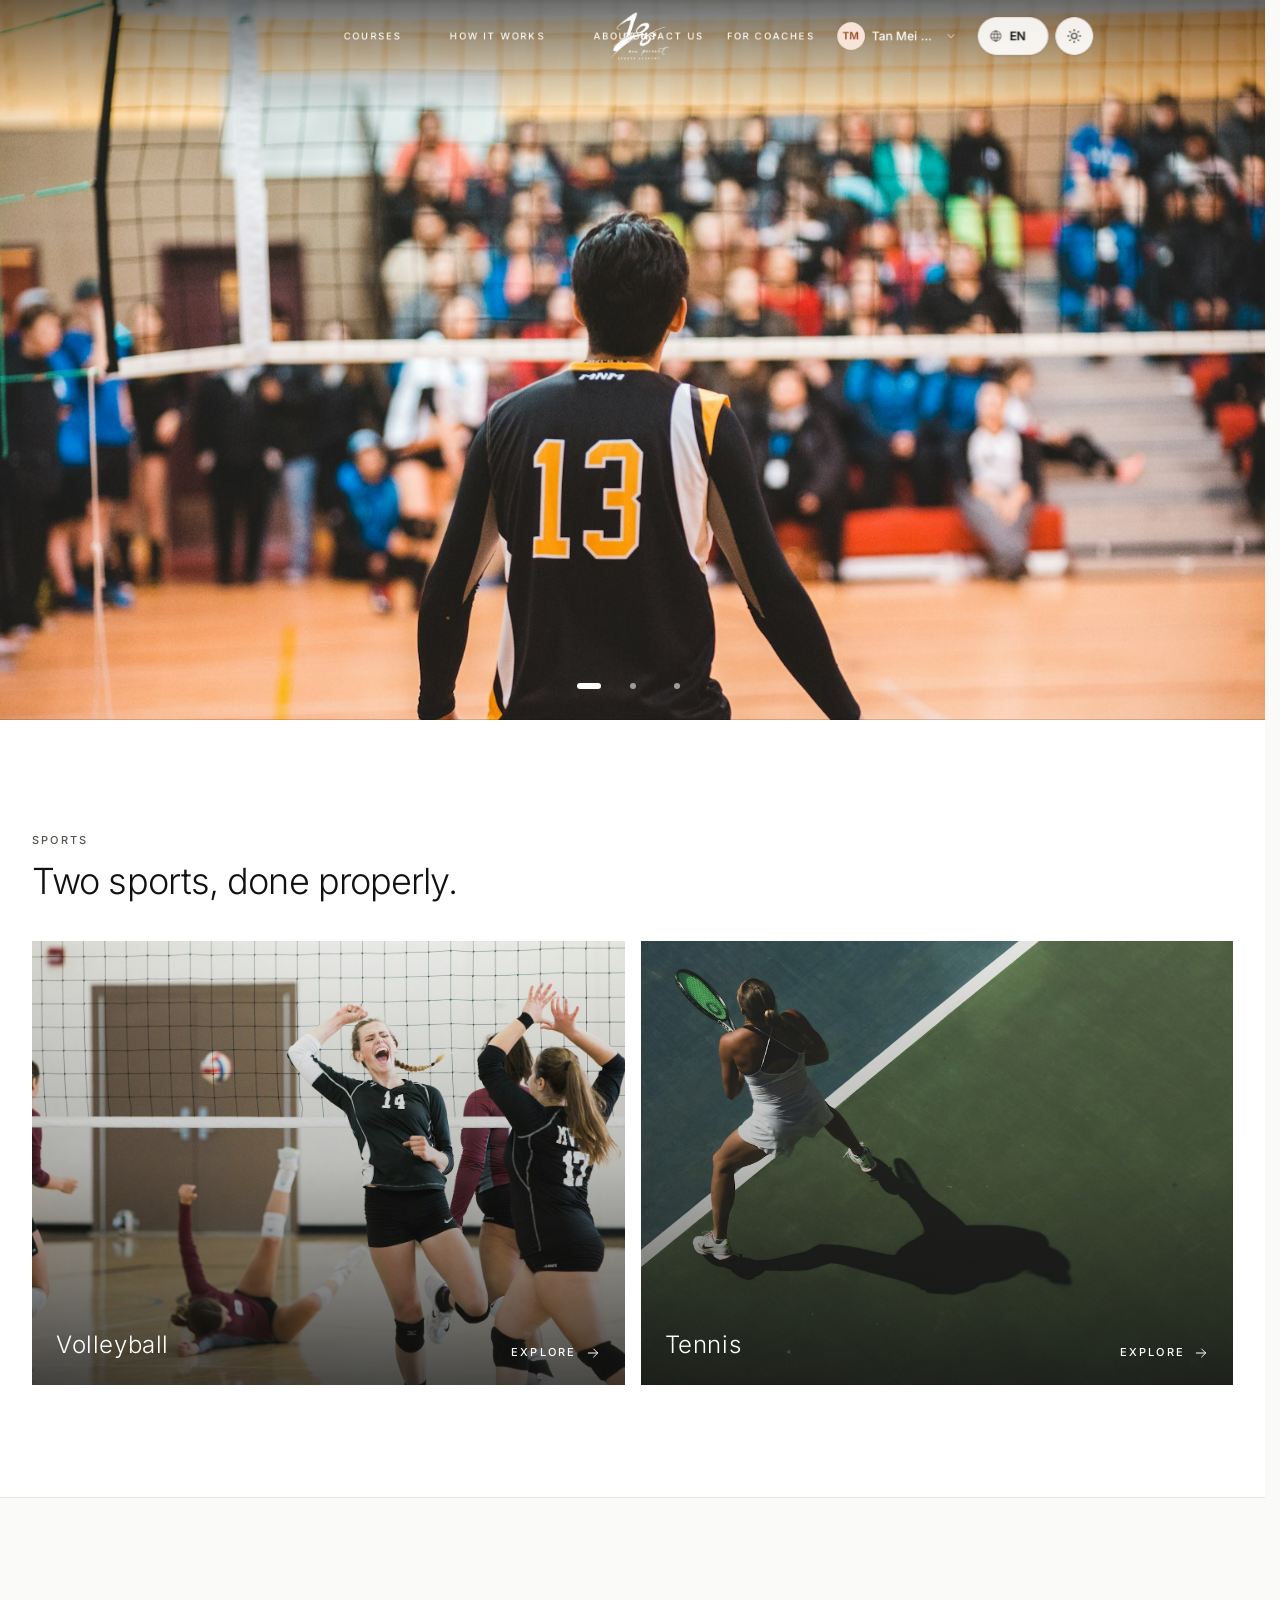
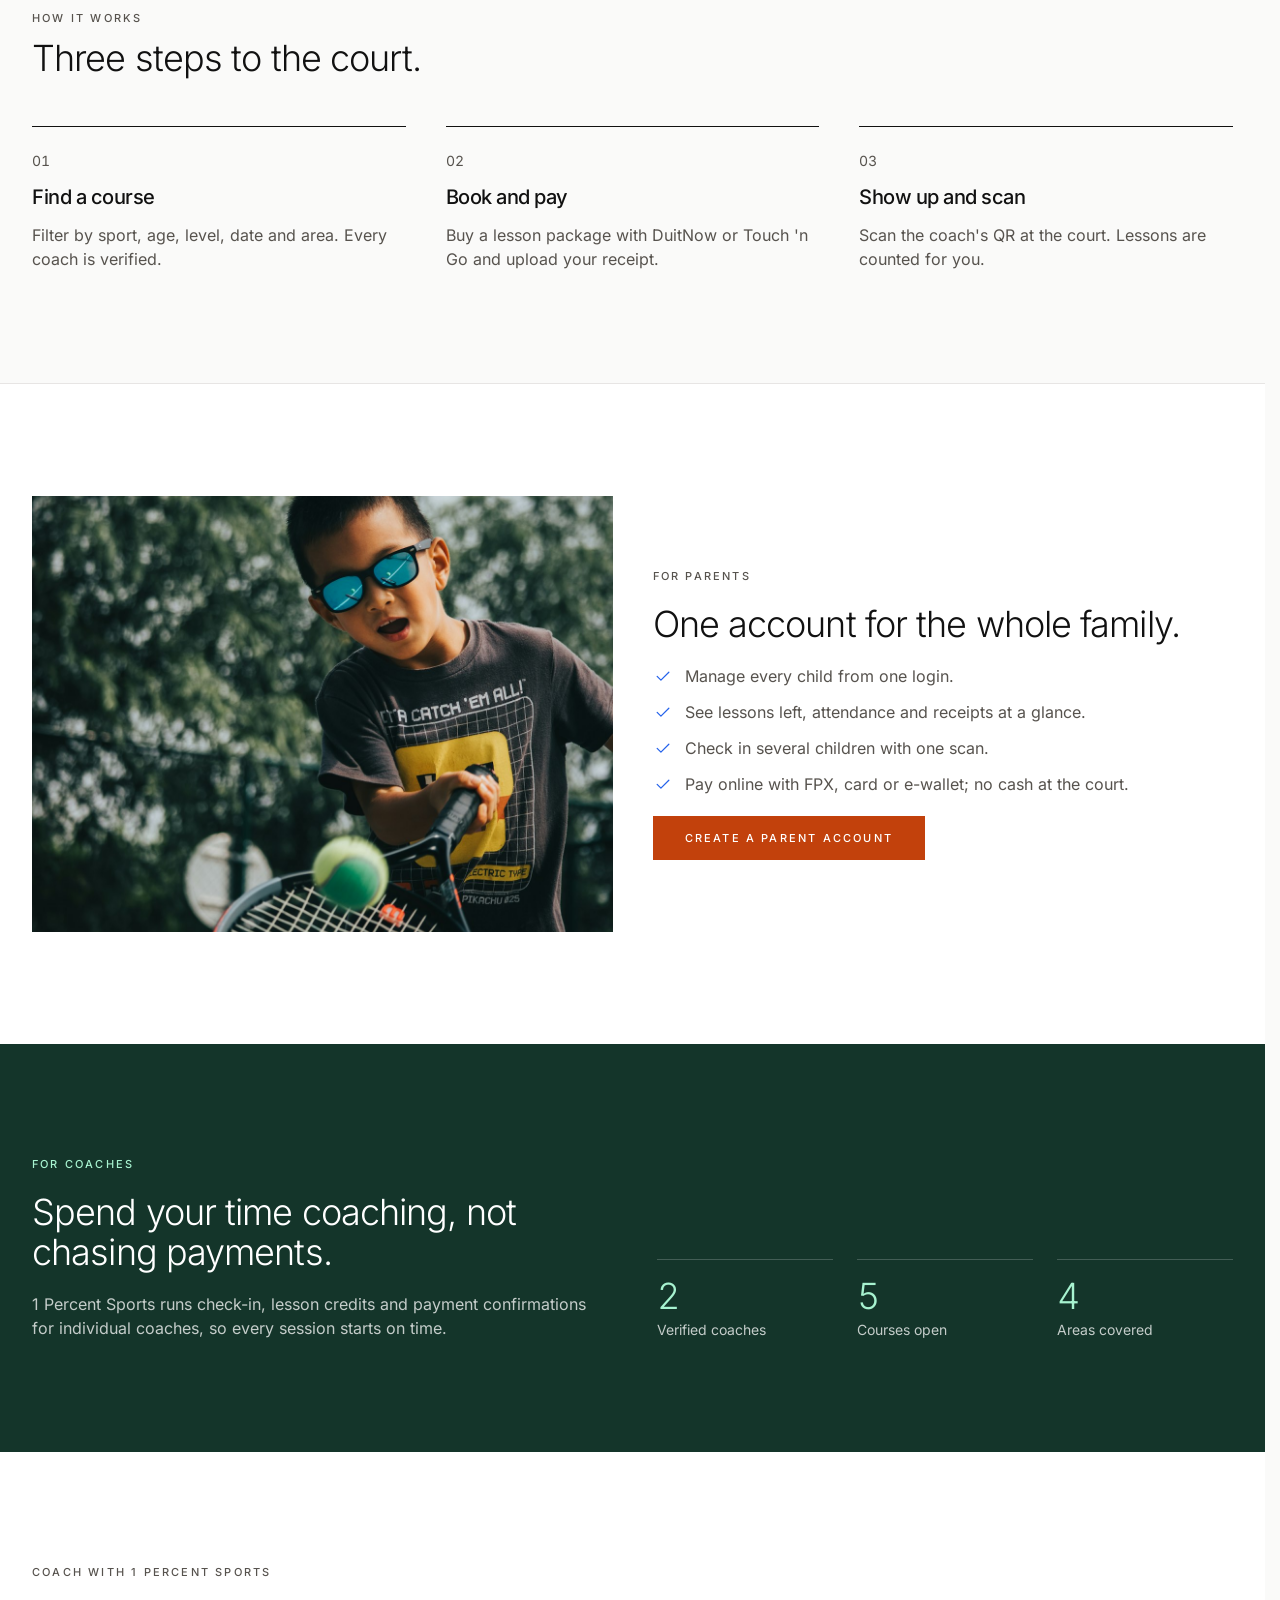
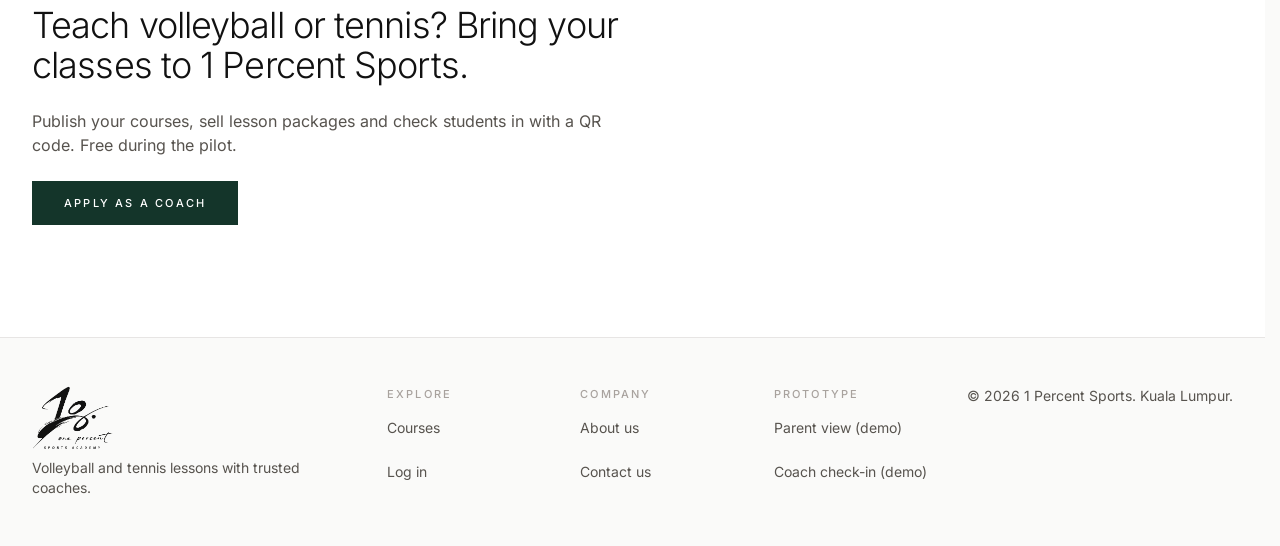
==== commit b8262862: "Prototype: calendar keeps upcoming lessons bright in adjacent-month days Co-Authored-By: Claude Sonn" ====
--- a/app/index.html
+++ b/app/index.html
@@ -70,8 +70,8 @@
         }, 6000);
       })();
     </script>
-    <script type="module" crossorigin src="./assets/index-_Oi8MOlF.js"></script>
-    <link rel="stylesheet" crossorigin href="./assets/index-BJxrobv7.css">
+    <script type="module" crossorigin src="./assets/index-CjGAEOss.js"></script>
+    <link rel="stylesheet" crossorigin href="./assets/index-DBXaSSPs.css">
   </head>
   <body>
     <div id="root"></div>
--- a/app/assets/index-DBXaSSPs.css
+++ b/app/assets/index-DBXaSSPs.css
@@ -0,0 +1 @@
+:root{--fc-sticky-header-footer-z: 3;--fc-popover-z: 4}.fc-rk{z-index:var(--fc-popover-z)!important}.fc-gE{isolation:isolate}.fc-wY,.fc-wY *,.fc-wY *:before,.fc-wY *:after{box-sizing:border-box!important}.fc-8m,.fc-8m *{cursor:not-allowed!important}.fc-Is{-ms-overflow-style:none!important;scrollbar-width:none!important}.fc-Is::-webkit-scrollbar{display:none!important}.fc-Ps{flex-shrink:0!important}.fc-qC .fc-VR{display:flex!important;flex-direction:row!important;flex-wrap:wrap!important}.fc-hF .fc-VR>*{float:left!important}[dir=rtl] .fc-hF .fc-VR>*,.fc-hF[dir=rtl] .fc-VR>*{float:right!important}.fc-hF .fc-VR:after{content:""!important;display:block!important;clear:both!important}.fc-Zu{cursor:pointer!important}.fc-Hs{cursor:n-resize!important}.fc-J0{cursor:s-resize!important}.fc-jI{cursor:w-resize!important}[dir=rtl] .fc-jI,.fc-Nk{cursor:e-resize!important}[dir=rtl] .fc-Nk{cursor:w-resize!important}.fc-Mg{cursor:col-resize!important}.fc-0r,.fc-Zc,.fc-yR{position:absolute!important;box-sizing:content-box!important;width:100%!important;height:100%!important}.fc-0r{padding:10px!important;margin:-10px!important}.fc-Zc{padding-left:10px!important;padding-right:10px!important;margin-left:-10px!important;margin-right:-10px!important}.fc-yR{padding-top:10px!important;padding-bottom:10px!important;margin-top:-10px!important;margin-bottom:-10px!important}.fc-JB{position:absolute;inset:0 -5px}.fc-uv{-webkit-user-select:none;-moz-user-select:none;user-select:none}.fc-B9{visibility:hidden}.fc-13{border:0!important}.fc-MT{border-left:0!important;border-right:0!important}.fc-60{border-top:0!important;border-bottom:0!important}.fc-qy{border-top:0!important}.fc-lE{border-bottom:0!important}.fc-MR{border-inline-start:0!important}.fc-li{border-inline-end:0!important}.fc-mN{display:flex!important;flex-direction:row!important}.fc-mU{display:flex!important;flex-direction:column!important}.fc-l7{flex-grow:1!important}.fc-OV{flex-grow:1!important;flex-basis:0!important;min-width:0!important;min-height:0!important}.fc-bW{min-height:0!important}.fc-cq{flex-grow:1!important;flex-basis:0!important;min-width:0!important}.fc-A8{width:100%!important;table-layout:fixed!important;border:0!important;border-collapse:separate!important;border-spacing:0!important}.fc-A8>thead{-moz-column-break-inside:avoid!important;break-inside:avoid!important;page-break-inside:avoid!important}.fc-A8>tbody{background:transparent!important}.fc-A8>thead>tr>th,.fc-A8>tbody>tr>th,.fc-A8>tbody>tr>td{vertical-align:top!important;font-weight:inherit;text-align:inherit}.fc-Ju{padding:0!important}.fc-Eh{padding-top:0!important;padding-bottom:0!important}.fc-yU{margin:0!important}.fc-6S{margin-top:0!important;margin-bottom:0!important}.fc-ve{margin-left:0!important;margin-right:0!important}.fc-aG{white-space:nowrap!important}.fc-v9{white-space:pre!important}.fc-C4{overflow-anchor:none}.fc-rX{pointer-events:none!important}.fc-mR{overflow:hidden!important}.fc-Kv{white-space:nowrap!important;overflow:hidden!important}.fc-Ru{position:relative!important}.fc-r6{position:absolute!important}.fc-2W{inset-inline-start:0!important}.fc-0D{inset-inline-end:0!important}.fc-9b{position:absolute!important;inset:0!important}.fc-6Q,.fc-zm{position:absolute!important;left:0!important;right:0!important}.fc-9F,.fc-Ma{position:absolute!important;top:0!important;bottom:0!important}.fc-6Q{top:0!important}.fc-Ma{left:0!important;right:0!important;width:0!important}@media not print{.fc-Yy{position:sticky!important}.fc-DR{position:sticky!important;top:0!important}.fc-QU{position:sticky!important;inset-inline-start:0!important}.fc-5M{position:sticky!important;top:0!important;z-index:var(--fc-sticky-header-footer-z)!important}}.fc-qN{box-sizing:content-box!important}.fc-rU{position:absolute!important;left:-10000px!important;visibility:hidden!important}.fc-og{position:absolute!important;width:1px!important;height:1px!important;margin:0!important;padding:0!important;border:0!important;overflow:hidden!important;clip-path:inset(50%)!important;white-space:nowrap!important}.fc-hm{align-items:center!important}.fc-cI{align-items:flex-start!important}.fc-Qq{align-items:flex-end!important}.fc-se{position:sticky!important;bottom:0!important;z-index:var(--fc-sticky-header-footer-z)!important}.fc-Vd>*{margin-top:-1px!important}.fc-Vd>*>*{height:1px!important}.fc-or{-moz-column-break-inside:avoid!important;break-inside:avoid!important;page-break-inside:avoid!important}.fc-Lx{min-height:4em!important}.fc-vn{display:flow-root!important}.fc-mP{z-index:0}.fc-NW{z-index:1}.fc-Zs{z-index:2}.fc-D7{z-index:3}.fc-Se{z-index:4}.fc-kE{z-index:5}.fc-Y9{z-index:1000}.fc-DP{z-index:9999}.fc-Xr:focus-visible{z-index:2}.fc-pulse-n5m{font-size:16px;line-height:1.5;--fc-pulse-border-style: solid}.fc-pulse-Z9U{appearance:button;font:inherit;font-feature-settings:inherit;font-variation-settings:inherit;letter-spacing:inherit;color:inherit;opacity:1;background-color:#0000;border-radius:0;margin:0;border:0;padding:0}.fc-pulse-JiE{color:inherit;text-decoration:inherit}.fc-pulse-1EY{position:absolute}.fc-pulse-eYX{position:relative}.fc-pulse-MaV{inset-inline:0}.fc-pulse-AWB{inset-block:0}.fc-pulse-11a{inset-inline-start:-4px}.fc-pulse-4oC{inset-inline-start:-12px}.fc-pulse-rbS{inset-inline-start:0}.fc-pulse-Tuc{inset-inline-end:-4px}.fc-pulse-Z42{inset-inline-end:6px}.fc-pulse-dnf{inset-inline-end:-3px}.fc-pulse-YDC{top:-4px}.fc-pulse-Cy2{top:-14px}.fc-pulse-uqG{top:-16px}.fc-pulse-2ik{top:2px}.fc-pulse-ZnE{top:4px}.fc-pulse-1b8{top:6px}.fc-pulse-ERR{top:50%}.fc-pulse-fJL{bottom:-4px}.fc-pulse-1V6{left:50%}.fc-pulse-88I{order:-1}.fc-pulse-NPw{order:1}.fc-pulse-aAW{margin:-6px}.fc-pulse-CH7{margin:-1px}.fc-pulse-gMS{margin:4px}.fc-pulse-cGD{margin:6px}.fc-pulse-bvX{margin:8px}.fc-pulse-rUb{margin:12px}.fc-pulse-cKZ{margin-inline:2px}.fc-pulse-rVY{margin-inline:4px}.fc-pulse-fn8{margin-inline:8px}.fc-pulse-148{margin-inline:1px}.fc-pulse-kWT{margin-block:-1px}.fc-pulse-cJ3{margin-block:2px}.fc-pulse-V9v{margin-block:4px}.fc-pulse-ckd{margin-block:6px}.fc-pulse-2tF{margin-block:8px}.fc-pulse-60W{margin-block:10px}.fc-pulse-SEP{margin-block:1px}.fc-pulse-Jzj{margin-inline-start:2px}.fc-pulse-Wga{margin-inline-start:4px}.fc-pulse-p9t{margin-inline-end:-6px}.fc-pulse-3e1{margin-inline-end:2px}.fc-pulse-KYn{margin-inline-end:4px}.fc-pulse-9hC{margin-inline-end:1px}.fc-pulse-Dq8{margin-top:-4px}.fc-pulse-6iV{margin-top:2px}.fc-pulse-sEX{margin-top:1px}.fc-pulse-WdH{margin-bottom:2px}.fc-pulse-Ika{margin-bottom:1px}.fc-pulse-nHS{margin-bottom:-1px}.fc-pulse-F99{margin-left:-4px}.fc-pulse-eF2{display:contents}.fc-pulse-I48{display:block}.fc-pulse-dl1{display:flex}.fc-pulse-i3N{display:grid}.fc-pulse-pps{display:none}.fc-pulse-63n{width:0;height:0}.fc-pulse-3wQ{width:8px;height:8px}.fc-pulse-XUJ{width:20px;height:20px}.fc-pulse-MSG{width:24px;height:24px}.fc-pulse-IY5{width:28px;height:28px}.fc-pulse-uuA{height:8px}.fc-pulse-oM6{height:20px}.fc-pulse-TFV{height:24px}.fc-pulse-lIh{height:28px}.fc-pulse-84e{min-height:2px}.fc-pulse-p7s{min-height:4px}.fc-pulse-mhE{min-height:12px}.fc-pulse-5kF{width:6px}.fc-pulse-roZ{width:50%}.fc-pulse-hza{width:8px}.fc-pulse-4Tv{width:5px}.fc-pulse-Cdk{max-width:240px}.fc-pulse-2KU{min-width:0}.fc-pulse-aNc{min-width:220px}.fc-pulse-yi0{flex-shrink:0}.fc-pulse-1Zl{flex-shrink:1}.fc-pulse-OLq{flex-shrink:100}.fc-pulse-1El{flex-grow:1}.fc-pulse-KxI{rotate:-90deg}.fc-pulse-z44{rotate:90deg}.fc-pulse-jmT{rotate:180deg}.fc-pulse-sgX{flex-direction:column}.fc-pulse-1sP{flex-direction:row}.fc-pulse-dNl{flex-wrap:wrap}.fc-pulse-XpK{align-items:center}.fc-pulse-N2M{justify-content:space-between}.fc-pulse-E9P{justify-content:center}.fc-pulse-LMv{justify-content:flex-end}.fc-pulse-NWN{gap:4px}.fc-pulse-tgZ{gap:8px}.fc-pulse-yth{gap:20px}.fc-pulse-V08{gap:24px}.fc-pulse-sI7{align-self:flex-start}.fc-pulse-pKG{overflow:hidden}.fc-pulse-AAA{border-radius:3.40282e38px}.fc-pulse-KzJ{border-radius:6px}.fc-pulse-Fvv{border-radius:4px}.fc-pulse-kmj{border-start-start-radius:4px;border-end-start-radius:4px}.fc-pulse-Skl{border-start-end-radius:4px;border-end-end-radius:4px}.fc-pulse-Z7Q{border-top-left-radius:4px;border-top-right-radius:4px}.fc-pulse-2qh{border-bottom-left-radius:4px;border-bottom-right-radius:4px}.fc-pulse-wko{border-top-left-radius:8px;border-top-right-radius:8px}.fc-pulse-L2o{border-bottom-right-radius:8px;border-bottom-left-radius:8px}.fc-pulse-wsy,.fc-pulse-qQW{border-style:var(--fc-pulse-border-style);border-width:1px}.fc-pulse-Vpk{border-style:var(--fc-pulse-border-style);border-width:6px}.fc-pulse-1Wx{border-inline-style:var(--fc-pulse-border-style);border-inline-width:1px}.fc-pulse-JIC{border-block-style:var(--fc-pulse-border-style);border-block-width:1px}.fc-pulse-3J4{border-inline-start-style:var(--fc-pulse-border-style);border-inline-start-width:1px}.fc-pulse-USt{border-inline-end-style:var(--fc-pulse-border-style);border-inline-end-width:1px}.fc-pulse-ku3{border-top-style:var(--fc-pulse-border-style);border-top-width:1px}.fc-pulse-zi1{border-bottom-style:var(--fc-pulse-border-style);border-bottom-width:1px}.fc-pulse-TN2{--fc-pulse-border-style: dotted;border-style:dotted}.fc-pulse-lNM{border-color:var(--fc-event-color)}.fc-pulse-FMd{border-color:var(--fc-pulse-border)}.fc-pulse-upi{border-color:var(--fc-pulse-now)}.fc-pulse-xkd{border-color:var(--fc-pulse-primary)}.fc-pulse-dck{border-color:var(--fc-pulse-strong-border)}.fc-pulse-d0j{border-color:#0000}.fc-pulse-YjJ{background-color:var(--fc-event-color)}.fc-pulse-aRD{background-color:var(--fc-pulse-background)}.fc-pulse-Kwh{background-color:var(--fc-pulse-faint)}.fc-pulse-afe{background-color:var(--fc-pulse-highlight)}.fc-pulse-LKt{background-color:var(--fc-pulse-muted)}.fc-pulse-WBN{background-color:var(--fc-pulse-primary)}.fc-pulse-7tK{background-color:var(--fc-pulse-secondary)}.fc-pulse-V8J{background-color:var(--fc-pulse-selected)}.fc-pulse-Lu4{background-color:var(--fc-pulse-tertiary)}.fc-pulse-ntj{background-color:var(--fc-pulse-unselected)}@media not print{.fc-pulse-rf6{box-shadow:0 1px 3px #0000001a,0 1px 2px -1px #0000001a}}@media not print{@supports (color:color-mix(in lab,red,red)){.fc-pulse-gTC{background-color:color-mix(in oklab,var(--fc-event-color)15%,transparent)}}@supports not (color:color-mix(in lab,red,red)){.fc-pulse-gTC{position:relative;isolation:isolate}.fc-pulse-gTC:before{content:"";position:absolute;inset:0;background-color:var(--fc-event-color);opacity:.15;z-index:-1}}}.fc-pulse-KUX{padding:2px}.fc-pulse-iS4{padding:4px}.fc-pulse-3N5{padding:8px}.fc-pulse-7A6{padding:1px}.fc-pulse-oQ2{padding-inline:2px}.fc-pulse-aCI{padding-inline:4px}.fc-pulse-ZrE{padding-inline:6px}.fc-pulse-Nca{padding-inline:8px}.fc-pulse-Eaq{padding-inline:10px}.fc-pulse-Apf{padding-inline:12px}.fc-pulse-KRz{padding-inline:16px}.fc-pulse-F1o{padding-inline:1px}.fc-pulse-2rx{padding-block:2px}.fc-pulse-Jhn{padding-block:4px}.fc-pulse-dl6{padding-block:8px}.fc-pulse-P9h{padding-block:60px}.fc-pulse-z5u{padding-block:1px}.fc-pulse-a7i{padding-inline-start:2px}.fc-pulse-C2j{padding-inline-start:4px}.fc-pulse-166{padding-top:2px}.fc-pulse-4dx{padding-top:4px}.fc-pulse-lTO{padding-bottom:8px}.fc-pulse-AVD{font-size:24px;line-height:calc(2/1.5)}.fc-pulse-vQz{font-size:11px;line-height:1.09091}.fc-pulse-1Po{font-size:16px;line-height:1.5}.fc-pulse-9yp{font-size:14px;line-height:calc(1.25/.875)}.fc-pulse-a3B{font-size:12px;line-height:calc(1/.75)}.fc-pulse-DIS{font-weight:700}.fc-pulse-1OT{font-weight:500}.fc-pulse-C8a{font-weight:600}.fc-pulse-IPx{text-overflow:ellipsis}.fc-pulse-TZ4{white-space:nowrap}.fc-pulse-jm6{white-space:pre}.fc-pulse-i9F{color:var(--fc-event-contrast-color)}.fc-pulse-EB5{color:var(--fc-pulse-foreground)}.fc-pulse-UnP{color:var(--fc-pulse-muted-foreground)}.fc-pulse-jv3{color:var(--fc-pulse-primary-foreground)}.fc-pulse-EVd{color:var(--fc-pulse-secondary-foreground)}.fc-pulse-8tO{color:var(--fc-pulse-secondary-icon)}.fc-pulse-fhL{color:var(--fc-pulse-selected-foreground)}.fc-pulse-c79{color:var(--fc-pulse-tertiary-foreground)}.fc-pulse-qNi{color:var(--fc-pulse-unselected-foreground)}.fc-pulse-L1Y{font-style:italic}.fc-pulse-lMo{opacity:.5}.fc-pulse-iTG{opacity:.75}.fc-pulse-1kP{box-shadow:0 10px 15px -3px #0000001a,0 4px 6px -4px #0000001a}.fc-pulse-tkw{box-shadow:0 4px 6px -1px #0000001a,0 2px 4px -2px #0000001a}.fc-pulse-qNs{box-shadow:0 1px 3px #0000001a,0 1px 2px -1px #0000001a}.fc-pulse-A3h{box-shadow:0 0 0 1px var(--fc-pulse-ring-color, currentcolor)}.fc-pulse-GBJ{box-shadow:0 0 0 2px var(--fc-pulse-ring-color, currentcolor)}.fc-pulse-XCS{box-shadow:0 1px 2px #0000001a}.fc-pulse-KdO{box-shadow:0 1px 3px #0003}.fc-pulse-Y7n{--fc-pulse-ring-color: var(--fc-pulse-background) }.fc-pulse-2R2{outline-style:solid;outline-width:1px}.fc-pulse-0Bj{outline-style:solid;outline-width:2px}.fc-pulse-07j{outline-offset:-1px}.fc-pulse-fFh{outline-offset:-2px}.fc-pulse-3Xj{outline-offset:2px}.fc-pulse-8qP{outline-color:var(--fc-pulse-tertiary)}.fc-pulse-hS8{outline-style:none!important}.fc-pulse-fpi{background:linear-gradient(var(--fc-pulse-faint),var(--fc-pulse-faint))var(--fc-pulse-background)}.fc-pulse-X4o{background:linear-gradient(var(--fc-pulse-strong),var(--fc-pulse-strong))var(--fc-pulse-background)}.fc-pulse-F5S:not(:first-child){margin-inline-start:-1px}.fc-pulse-WWn:not(:first-child){border-inline-start-color:#0000}.fc-pulse-7NL:not(:last-child){border-inline-end-color:var(--fc-pulse-border)}@media(hover:hover){.fc-pulse-vs6:is(:where(.fc-pulse-bCs):hover *){display:block}.fc-pulse-F4j:is(:where(.fc-pulse-bCs):hover *){background-color:var(--fc-pulse-tertiary-over)}.fc-pulse-FdK:is(:where(.fc-pulse-bCs):hover *){color:var(--fc-pulse-foreground)}.fc-pulse-TLh:is(:where(.fc-pulse-bCs):hover *){color:var(--fc-pulse-secondary-icon-over)}.fc-pulse-Ogp:is(:where(.fc-pulse-bCs):hover *){text-decoration-line:underline}}.fc-pulse-Gjm:is(:where(.fc-pulse-bCs):focus-visible *){background-color:var(--fc-pulse-tertiary-over)}.fc-pulse-wBD:is(:where(.fc-pulse-bCs):focus-visible *){color:var(--fc-pulse-foreground)}.fc-pulse-zfc:is(:where(.fc-pulse-bCs):focus-visible *){color:var(--fc-pulse-secondary-icon-over)}.fc-pulse-nPR:is(:where(.fc-pulse-bCs):focus-visible *){outline-style:solid;outline-width:2px}.fc-pulse-wy6:is(:where(.fc-pulse-bCs):active *){background-color:var(--fc-pulse-tertiary-down)}.fc-pulse-YPX:first-child{margin-inline-start:-4px}.fc-pulse-Bn0:first-child{border-start-start-radius:4px;border-end-start-radius:4px}.fc-pulse-mTY:last-child{margin-inline-end:-4px}.fc-pulse-lFh:last-child{border-start-end-radius:4px;border-end-end-radius:4px}@media(hover:hover){.fc-pulse-Hc8:hover{background-color:var(--fc-pulse-faint)}.fc-pulse-OT5:hover{background-color:var(--fc-pulse-muted)}.fc-pulse-S3M:hover{background-color:var(--fc-pulse-primary-over)}.fc-pulse-JnV:hover{background-color:var(--fc-pulse-secondary-over)}.fc-pulse-8bo:hover{background-color:var(--fc-pulse-strong)}.fc-pulse-Q9K:hover{background-color:var(--fc-pulse-tertiary-over)}.fc-pulse-Frw:hover{background-color:var(--fc-event-color)}@supports (color:color-mix(in lab,red,red)){.fc-pulse-Frw:hover{background-color:color-mix(in oklab,var(--fc-event-color)92%,var(--fc-event-contrast-color))}}.fc-pulse-Eu0:hover{text-decoration-line:underline}.fc-pulse-V7v:hover{background:linear-gradient(var(--fc-pulse-stronger),var(--fc-pulse-stronger))var(--fc-pulse-background)}}.fc-pulse-G9W:focus-visible{background-color:var(--fc-pulse-faint)}.fc-pulse-rQT:focus-visible{background-color:var(--fc-pulse-muted)}.fc-pulse-bAi:focus-visible{background-color:var(--fc-pulse-secondary-over)}.fc-pulse-Lto:focus-visible{background-color:var(--fc-pulse-tertiary-over)}.fc-pulse-uqo:focus-visible{outline-style:solid;outline-width:2px}.fc-pulse-oJW:active{background-color:var(--fc-pulse-muted)}.fc-pulse-jnQ:active{background-color:var(--fc-pulse-primary-down)}.fc-pulse-s1M:active{background-color:var(--fc-pulse-secondary-down)}.fc-pulse-wm1:active{background-color:var(--fc-pulse-strong)}.fc-pulse-QpP:active{background-color:var(--fc-pulse-stronger)}.fc-pulse-dpx:active{background-color:var(--fc-pulse-tertiary-down)}.fc-pulse-st8:active{background-color:var(--fc-event-color)}@supports (color:color-mix(in lab,red,red)){.fc-pulse-st8:active{background-color:color-mix(in oklab,var(--fc-event-color)85%,var(--fc-event-contrast-color))}}.fc-pulse-08e:active{background:linear-gradient(var(--fc-pulse-strongest),var(--fc-pulse-strongest))var(--fc-pulse-background)}@media print{.fc-pulse-jsy{border-width:1px}.fc-pulse-DO7{border-color:var(--fc-event-color)}.fc-pulse-4MR{border-color:#000}.fc-pulse-vwH{background-color:#fff}.fc-pulse-cfp{color:#000}}[dir=rtl] .fc-pulse-keW{rotate:-90deg}[dir=rtl] .fc-pulse-jY6{rotate:none}[dir=rtl] .fc-pulse-ZW3{rotate:90deg}[dir=rtl] .fc-pulse-asP{rotate:180deg}:root{--fc-pulse-primary: #117aff;--fc-pulse-primary-over: #3689ff;--fc-pulse-primary-down: #4f98ff;--fc-pulse-primary-foreground: #fff;--fc-pulse-secondary: var(--fc-pulse-background);--fc-pulse-secondary-over: var(--fc-pulse-faint);--fc-pulse-secondary-down: var(--fc-pulse-muted);--fc-pulse-secondary-foreground: var(--fc-pulse-foreground);--fc-pulse-secondary-icon: var(--fc-pulse-faint-foreground);--fc-pulse-secondary-icon-over: var(--fc-pulse-muted-foreground);--fc-pulse-tertiary: var(--fc-pulse-primary);--fc-pulse-tertiary-over: #3689ff;--fc-pulse-tertiary-down: #4f98ff;--fc-pulse-tertiary-foreground: var(--fc-pulse-primary-foreground);--fc-pulse-event: #012e66;--fc-pulse-event-contrast: #fff;--fc-pulse-background-event: #818cf8;--fc-pulse-highlight: #38bdf81A;--fc-pulse-now: #ef4444;--fc-pulse-unselected: var(--fc-pulse-muted);--fc-pulse-unselected-foreground: var(--fc-pulse-foreground);--fc-pulse-selected: var(--fc-pulse-background);--fc-pulse-selected-foreground: var(--fc-pulse-foreground);--fc-pulse-background: #fff;--fc-pulse-faint: #00000008;--fc-pulse-muted: #00000012;--fc-pulse-strong: #0000001F;--fc-pulse-stronger: #00000029;--fc-pulse-strongest: #00000033;--fc-pulse-foreground: #232d3e;--fc-pulse-faint-foreground: #9ca3af;--fc-pulse-muted-foreground: #545c6c;--fc-pulse-border: #e5e7eb;--fc-pulse-strong-border: #d5d5d6}@media not print{[data-color-scheme=dark]{--fc-pulse-secondary: var(--fc-pulse-muted);--fc-pulse-secondary-over: var(--fc-pulse-strong);--fc-pulse-secondary-down: var(--fc-pulse-stronger);--fc-pulse-secondary-foreground: var(--fc-pulse-foreground);--fc-pulse-secondary-icon: var(--fc-pulse-muted-foreground);--fc-pulse-secondary-icon-over: var(--fc-pulse-foreground);--fc-pulse-tertiary: #1284ff;--fc-pulse-tertiary-over: #3992ff;--fc-pulse-tertiary-down: #539fff;--fc-pulse-unselected: var(--fc-pulse-muted);--fc-pulse-unselected-foreground: var(--fc-pulse-foreground);--fc-pulse-selected: var(--fc-pulse-strong);--fc-pulse-selected-foreground: var(--fc-pulse-foreground);--fc-pulse-background: #030712;--fc-pulse-faint: #ffffff08;--fc-pulse-muted: #ffffff12;--fc-pulse-strong: #ffffff1F;--fc-pulse-stronger: #ffffff29;--fc-pulse-strongest: #ffffff33;--fc-pulse-foreground: #d6dee8;--fc-pulse-faint-foreground: #8897ab;--fc-pulse-muted-foreground: #b5c1d0;--fc-pulse-border: #1a202c;--fc-pulse-strong-border: #374257}}@font-face{font-family:Inter;font-style:normal;font-display:swap;font-weight:300;src:url(./inter-cyrillic-ext-300-normal-CgCALhwJ.woff2) format("woff2"),url(./inter-cyrillic-ext-300-normal-RId2JxDB.woff) format("woff");unicode-range:U+0460-052F,U+1C80-1C8A,U+20B4,U+2DE0-2DFF,U+A640-A69F,U+FE2E-FE2F}@font-face{font-family:Inter;font-style:normal;font-display:swap;font-weight:300;src:url(./inter-cyrillic-300-normal-BnqRxXuy.woff2) format("woff2"),url(./inter-cyrillic-300-normal-LR1W_oT8.woff) format("woff");unicode-range:U+0301,U+0400-045F,U+0490-0491,U+04B0-04B1,U+2116}@font-face{font-family:Inter;font-style:normal;font-display:swap;font-weight:300;src:url(./inter-greek-ext-300-normal-l2DDyC6M.woff2) format("woff2"),url(./inter-greek-ext-300-normal-DLbbeei1.woff) format("woff");unicode-range:U+1F00-1FFF}@font-face{font-family:Inter;font-style:normal;font-display:swap;font-weight:300;src:url(./inter-greek-300-normal-DmGD3g_f.woff2) format("woff2"),url(./inter-greek-300-normal-BrhSP0vQ.woff) format("woff");unicode-range:U+0370-0377,U+037A-037F,U+0384-038A,U+038C,U+038E-03A1,U+03A3-03FF}@font-face{font-family:Inter;font-style:normal;font-display:swap;font-weight:300;src:url(./inter-vietnamese-300-normal-Bdr24Bqb.woff2) format("woff2"),url(./inter-vietnamese-300-normal-DDGmYYdT.woff) format("woff");unicode-range:U+0102-0103,U+0110-0111,U+0128-0129,U+0168-0169,U+01A0-01A1,U+01AF-01B0,U+0300-0301,U+0303-0304,U+0308-0309,U+0323,U+0329,U+1EA0-1EF9,U+20AB}@font-face{font-family:Inter;font-style:normal;font-display:swap;font-weight:300;src:url(./inter-latin-ext-300-normal-CPgO9Ksf.woff2) format("woff2"),url(./inter-latin-ext-300-normal-Dp1L8vcn.woff) format("woff");unicode-range:U+0100-02BA,U+02BD-02C5,U+02C7-02CC,U+02CE-02D7,U+02DD-02FF,U+0304,U+0308,U+0329,U+1D00-1DBF,U+1E00-1E9F,U+1EF2-1EFF,U+2020,U+20A0-20AB,U+20AD-20C0,U+2113,U+2C60-2C7F,U+A720-A7FF}@font-face{font-family:Inter;font-style:normal;font-display:swap;font-weight:300;src:url(./inter-latin-300-normal-BVlfKGgI.woff2) format("woff2"),url(./inter-latin-300-normal-i8F0SvXL.woff) format("woff");unicode-range:U+0000-00FF,U+0131,U+0152-0153,U+02BB-02BC,U+02C6,U+02DA,U+02DC,U+0304,U+0308,U+0329,U+2000-206F,U+20AC,U+2122,U+2191,U+2193,U+2212,U+2215,U+FEFF,U+FFFD}@font-face{font-family:Inter;font-style:normal;font-display:swap;font-weight:400;src:url(./inter-cyrillic-ext-400-normal-BQZuk6qB.woff2) format("woff2"),url(./inter-cyrillic-ext-400-normal-DQukG94-.woff) format("woff");unicode-range:U+0460-052F,U+1C80-1C8A,U+20B4,U+2DE0-2DFF,U+A640-A69F,U+FE2E-FE2F}@font-face{font-family:Inter;font-style:normal;font-display:swap;font-weight:400;src:url(./inter-cyrillic-400-normal-obahsSVq.woff2) format("woff2"),url(./inter-cyrillic-400-normal-HOLc17fK.woff) format("woff");unicode-range:U+0301,U+0400-045F,U+0490-0491,U+04B0-04B1,U+2116}@font-face{font-family:Inter;font-style:normal;font-display:swap;font-weight:400;src:url(./inter-greek-ext-400-normal-DGGRlc-M.woff2) format("woff2"),url(./inter-greek-ext-400-normal-KugGGMne.woff) format("woff");unicode-range:U+1F00-1FFF}@font-face{font-family:Inter;font-style:normal;font-display:swap;font-weight:400;src:url(./inter-greek-400-normal-B4URO6DV.woff2) format("woff2"),url(./inter-greek-400-normal-q2sYcFCs.woff) format("woff");unicode-range:U+0370-0377,U+037A-037F,U+0384-038A,U+038C,U+038E-03A1,U+03A3-03FF}@font-face{font-family:Inter;font-style:normal;font-display:swap;font-weight:400;src:url(./inter-vietnamese-400-normal-DMkecbls.woff2) format("woff2"),url(./inter-vietnamese-400-normal-Bbgyi5SW.woff) format("woff");unicode-range:U+0102-0103,U+0110-0111,U+0128-0129,U+0168-0169,U+01A0-01A1,U+01AF-01B0,U+0300-0301,U+0303-0304,U+0308-0309,U+0323,U+0329,U+1EA0-1EF9,U+20AB}@font-face{font-family:Inter;font-style:normal;font-display:swap;font-weight:400;src:url(./inter-latin-ext-400-normal-C1nco2VV.woff2) format("woff2"),url(./inter-latin-ext-400-normal-77YHD8bZ.woff) format("woff");unicode-range:U+0100-02BA,U+02BD-02C5,U+02C7-02CC,U+02CE-02D7,U+02DD-02FF,U+0304,U+0308,U+0329,U+1D00-1DBF,U+1E00-1E9F,U+1EF2-1EFF,U+2020,U+20A0-20AB,U+20AD-20C0,U+2113,U+2C60-2C7F,U+A720-A7FF}@font-face{font-family:Inter;font-style:normal;font-display:swap;font-weight:400;src:url(./inter-latin-400-normal-C38fXH4l.woff2) format("woff2"),url(./inter-latin-400-normal-CyCys3Eg.woff) format("woff");unicode-range:U+0000-00FF,U+0131,U+0152-0153,U+02BB-02BC,U+02C6,U+02DA,U+02DC,U+0304,U+0308,U+0329,U+2000-206F,U+20AC,U+2122,U+2191,U+2193,U+2212,U+2215,U+FEFF,U+FFFD}@font-face{font-family:Inter;font-style:normal;font-display:swap;font-weight:500;src:url(./inter-cyrillic-ext-500-normal-B0yAr1jD.woff2) format("woff2"),url(./inter-cyrillic-ext-500-normal-BmqWE9Dz.woff) format("woff");unicode-range:U+0460-052F,U+1C80-1C8A,U+20B4,U+2DE0-2DFF,U+A640-A69F,U+FE2E-FE2F}@font-face{font-family:Inter;font-style:normal;font-display:swap;font-weight:500;src:url(./inter-cyrillic-500-normal-BasfLYem.woff2) format("woff2"),url(./inter-cyrillic-500-normal-CxZf_p3X.woff) format("woff");unicode-range:U+0301,U+0400-045F,U+0490-0491,U+04B0-04B1,U+2116}@font-face{font-family:Inter;font-style:normal;font-display:swap;font-weight:500;src:url(./inter-greek-ext-500-normal-C4iEst2y.woff2) format("woff2"),url(./inter-greek-ext-500-normal-2j5mBUwD.woff) format("woff");unicode-range:U+1F00-1FFF}@font-face{font-family:Inter;font-style:normal;font-display:swap;font-weight:500;src:url(./inter-greek-500-normal-BIZE56-Y.woff2) format("woff2"),url(./inter-greek-500-normal-Xzm54t5V.woff) format("woff");unicode-range:U+0370-0377,U+037A-037F,U+0384-038A,U+038C,U+038E-03A1,U+03A3-03FF}@font-face{font-family:Inter;font-style:normal;font-display:swap;font-weight:500;src:url(./inter-vietnamese-500-normal-DOriooB6.woff2) format("woff2"),url(./inter-vietnamese-500-normal-mJboJaSs.woff) format("woff");unicode-range:U+0102-0103,U+0110-0111,U+0128-0129,U+0168-0169,U+01A0-01A1,U+01AF-01B0,U+0300-0301,U+0303-0304,U+0308-0309,U+0323,U+0329,U+1EA0-1EF9,U+20AB}@font-face{font-family:Inter;font-style:normal;font-display:swap;font-weight:500;src:url(./inter-latin-ext-500-normal-CV4jyFjo.woff2) format("woff2"),url(./inter-latin-ext-500-normal-BxGbmqWO.woff) format("woff");unicode-range:U+0100-02BA,U+02BD-02C5,U+02C7-02CC,U+02CE-02D7,U+02DD-02FF,U+0304,U+0308,U+0329,U+1D00-1DBF,U+1E00-1E9F,U+1EF2-1EFF,U+2020,U+20A0-20AB,U+20AD-20C0,U+2113,U+2C60-2C7F,U+A720-A7FF}@font-face{font-family:Inter;font-style:normal;font-display:swap;font-weight:500;src:url(./inter-latin-500-normal-Cerq10X2.woff2) format("woff2"),url(./inter-latin-500-normal-BL9OpVg8.woff) format("woff");unicode-range:U+0000-00FF,U+0131,U+0152-0153,U+02BB-02BC,U+02C6,U+02DA,U+02DC,U+0304,U+0308,U+0329,U+2000-206F,U+20AC,U+2122,U+2191,U+2193,U+2212,U+2215,U+FEFF,U+FFFD}@font-face{font-family:Inter;font-style:normal;font-display:swap;font-weight:600;src:url(./inter-cyrillic-ext-600-normal-Dfes3d0z.woff2) format("woff2"),url(./inter-cyrillic-ext-600-normal-Bcila6Z-.woff) format("woff");unicode-range:U+0460-052F,U+1C80-1C8A,U+20B4,U+2DE0-2DFF,U+A640-A69F,U+FE2E-FE2F}@font-face{font-family:Inter;font-style:normal;font-display:swap;font-weight:600;src:url(./inter-cyrillic-600-normal-CWCymEST.woff2) format("woff2"),url(./inter-cyrillic-600-normal-4D_pXhcN.woff) format("woff");unicode-range:U+0301,U+0400-045F,U+0490-0491,U+04B0-04B1,U+2116}@font-face{font-family:Inter;font-style:normal;font-display:swap;font-weight:600;src:url(./inter-greek-ext-600-normal-DRtmH8MT.woff2) format("woff2"),url(./inter-greek-ext-600-normal-B8X0CLgF.woff) format("woff");unicode-range:U+1F00-1FFF}@font-face{font-family:Inter;font-style:normal;font-display:swap;font-weight:600;src:url(./inter-greek-600-normal-plRanbMR.woff2) format("woff2"),url(./inter-greek-600-normal-BZpKdvQh.woff) format("woff");unicode-range:U+0370-0377,U+037A-037F,U+0384-038A,U+038C,U+038E-03A1,U+03A3-03FF}@font-face{font-family:Inter;font-style:normal;font-display:swap;font-weight:600;src:url(./inter-vietnamese-600-normal-Cc8MFFhd.woff2) format("woff2"),url(./inter-vietnamese-600-normal-BuLX-rYi.woff) format("woff");unicode-range:U+0102-0103,U+0110-0111,U+0128-0129,U+0168-0169,U+01A0-01A1,U+01AF-01B0,U+0300-0301,U+0303-0304,U+0308-0309,U+0323,U+0329,U+1EA0-1EF9,U+20AB}@font-face{font-family:Inter;font-style:normal;font-display:swap;font-weight:600;src:url(./inter-latin-ext-600-normal-D2bJ5OIk.woff2) format("woff2"),url(./inter-latin-ext-600-normal-CIVaiw4L.woff) format("woff");unicode-range:U+0100-02BA,U+02BD-02C5,U+02C7-02CC,U+02CE-02D7,U+02DD-02FF,U+0304,U+0308,U+0329,U+1D00-1DBF,U+1E00-1E9F,U+1EF2-1EFF,U+2020,U+20A0-20AB,U+20AD-20C0,U+2113,U+2C60-2C7F,U+A720-A7FF}@font-face{font-family:Inter;font-style:normal;font-display:swap;font-weight:600;src:url(./inter-latin-600-normal-LgqL8muc.woff2) format("woff2"),url(./inter-latin-600-normal-CiBQ2DWP.woff) format("woff");unicode-range:U+0000-00FF,U+0131,U+0152-0153,U+02BB-02BC,U+02C6,U+02DA,U+02DC,U+0304,U+0308,U+0329,U+2000-206F,U+20AC,U+2122,U+2191,U+2193,U+2212,U+2215,U+FEFF,U+FFFD}@font-face{font-family:Inter;font-style:normal;font-display:swap;font-weight:900;src:url(./inter-latin-900-normal-D4nM5aha.woff2) format("woff2"),url(./inter-latin-900-normal-EUCDUbiG.woff) format("woff")}@layer properties{@supports (((-webkit-hyphens:none)) and (not (margin-trim:inline))) or ((-moz-orient:inline) and (not (color:rgb(from red r g b)))){*,:before,:after,::backdrop{--tw-translate-x:0;--tw-translate-y:0;--tw-translate-z:0;--tw-scale-x:1;--tw-scale-y:1;--tw-scale-z:1;--tw-rotate-x:initial;--tw-rotate-y:initial;--tw-rotate-z:initial;--tw-skew-x:initial;--tw-skew-y:initial;--tw-pan-x:initial;--tw-pan-y:initial;--tw-pinch-zoom:initial;--tw-divide-y-reverse:0;--tw-border-style:solid;--tw-gradient-position:initial;--tw-gradient-from:#0000;--tw-gradient-via:#0000;--tw-gradient-to:#0000;--tw-gradient-stops:initial;--tw-gradient-via-stops:initial;--tw-gradient-from-position:0%;--tw-gradient-via-position:50%;--tw-gradient-to-position:100%;--tw-leading:initial;--tw-font-weight:initial;--tw-tracking:initial;--tw-ordinal:initial;--tw-slashed-zero:initial;--tw-numeric-figure:initial;--tw-numeric-spacing:initial;--tw-numeric-fraction:initial;--tw-shadow:0 0 #0000;--tw-shadow-color:initial;--tw-shadow-alpha:100%;--tw-inset-shadow:0 0 #0000;--tw-inset-shadow-color:initial;--tw-inset-shadow-alpha:100%;--tw-ring-color:initial;--tw-ring-shadow:0 0 #0000;--tw-inset-ring-color:initial;--tw-inset-ring-shadow:0 0 #0000;--tw-ring-inset:initial;--tw-ring-offset-width:0px;--tw-ring-offset-color:#fff;--tw-ring-offset-shadow:0 0 #0000;--tw-outline-style:solid;--tw-blur:initial;--tw-brightness:initial;--tw-contrast:initial;--tw-grayscale:initial;--tw-hue-rotate:initial;--tw-invert:initial;--tw-opacity:initial;--tw-saturate:initial;--tw-sepia:initial;--tw-drop-shadow:initial;--tw-drop-shadow-color:initial;--tw-drop-shadow-alpha:100%;--tw-drop-shadow-size:initial;--tw-backdrop-blur:initial;--tw-backdrop-brightness:initial;--tw-backdrop-contrast:initial;--tw-backdrop-grayscale:initial;--tw-backdrop-hue-rotate:initial;--tw-backdrop-invert:initial;--tw-backdrop-opacity:initial;--tw-backdrop-saturate:initial;--tw-backdrop-sepia:initial;--tw-duration:initial;--tw-ease:initial}}}@layer theme{:root,:host{--font-sans:"Inter", system-ui, sans-serif;--font-mono:ui-monospace, SFMono-Regular, Menlo, Monaco, Consolas, "Liberation Mono", "Courier New", monospace;--color-red-50:oklch(97.1% .013 17.38);--color-red-100:oklch(93.6% .032 17.717);--color-red-300:oklch(80.8% .114 19.571);--color-red-400:oklch(70.4% .191 22.216);--color-red-600:oklch(57.7% .245 27.325);--color-red-700:oklch(50.5% .213 27.518);--color-red-950:oklch(25.8% .092 26.042);--color-emerald-700:oklch(50.8% .118 165.612);--color-blue-50:oklch(97% .014 254.604);--color-blue-100:oklch(93.2% .032 255.585);--color-blue-500:oklch(62.3% .214 259.815);--color-blue-600:oklch(54.6% .245 262.881);--color-blue-950:oklch(28.2% .091 267.935);--color-rose-600:oklch(58.6% .253 17.585);--color-slate-50:oklch(98.4% .003 247.858);--color-slate-400:oklch(70.4% .04 256.788);--color-slate-500:oklch(55.4% .046 257.417);--color-slate-800:oklch(27.9% .041 260.031);--color-stone-100:oklch(97% .001 106.424);--color-stone-200:oklch(92.3% .003 48.717);--color-stone-300:oklch(86.9% .005 56.366);--color-stone-400:oklch(70.9% .01 56.259);--color-stone-500:oklch(55.3% .013 58.071);--color-stone-800:oklch(26.8% .007 34.298);--color-black:#000;--color-white:#fff;--spacing:.25rem;--container-xs:20rem;--container-sm:24rem;--container-md:28rem;--container-lg:32rem;--container-xl:36rem;--container-2xl:42rem;--container-3xl:48rem;--container-5xl:64rem;--container-7xl:80rem;--text-xs:.75rem;--text-xs--line-height:calc(1 / .75);--text-sm:.875rem;--text-sm--line-height:calc(1.25 / .875);--text-base:1rem;--text-base--line-height: 1.5 ;--text-lg:1.125rem;--text-lg--line-height:calc(1.75 / 1.125);--text-xl:1.25rem;--text-xl--line-height:calc(1.75 / 1.25);--text-2xl:1.5rem;--text-2xl--line-height:calc(2 / 1.5);--text-3xl:1.875rem;--text-3xl--line-height: 1.2 ;--text-4xl:2.25rem;--text-4xl--line-height:calc(2.5 / 2.25);--text-5xl:3rem;--text-5xl--line-height:1;--text-7xl:4.5rem;--text-7xl--line-height:1;--font-weight-light:300;--font-weight-normal:400;--font-weight-medium:500;--font-weight-semibold:600;--font-weight-bold:700;--tracking-tight:-.025em;--tracking-wide:.025em;--tracking-wider:.05em;--tracking-widest:.1em;--leading-tight:1.25;--leading-normal:1.5;--leading-relaxed:1.625;--radius-xl:.75rem;--ease-in:cubic-bezier(.55, .055, .675, .19);--ease-out:cubic-bezier(.165, .84, .44, 1);--ease-in-out:cubic-bezier(.4, 0, .2, 1);--animate-spin:spin 1s linear infinite;--animate-ping:ping 1s cubic-bezier(0, 0, .2, 1) infinite;--animate-pulse:pulse 2s cubic-bezier(.4, 0, .6, 1) infinite;--blur-xl:24px;--aspect-video:16 / 9;--default-transition-duration:.15s;--default-transition-timing-function:cubic-bezier(.165, .84, .44, 1);--default-font-family:var(--font-sans);--default-mono-font-family:var(--font-mono);--color-bg:#fafaf9;--color-surface:#fff;--color-ink:#111;--color-ink-2:#57534e;--color-ink-3:#a8a29e;--color-line:#e7e5e4;--color-line-2:#f0efed;--color-field:#c9c3bd;--color-ok:#2f6b4f;--color-ok-bg:#eef5f1;--color-warn:#9a6a12;--color-warn-bg:#fbf5e9;--color-bad:#9b2c2c;--color-bad-bg:#fbefef;--color-ok-solid:#15803d;--color-warn-solid:#b45309;--color-bad-solid:#dc2626;--color-info:#1d4ed8;--color-info-bg:#eff6ff;--color-info-solid:#2563eb;--color-action:#c2410c;--color-action-hover:#9a3412;--color-court:#14352a;--color-court-2:#1d4a3b;--color-court-soft:#a7f3d0;--radius-component:.5rem;--radius-control:12px;--radius-button:9999px;--radius-chrome:20px;--radius-tile:var(--radius-component);--radius-card:var(--radius-component);--radius-field:var(--radius-component);--radius-pill:var(--radius-component);--radius-bubble:20px;--radius-composer:28px}}@layer base{*,:after,:before,::backdrop{box-sizing:border-box;border:0 solid;margin:0;padding:0}::file-selector-button{box-sizing:border-box;border:0 solid;margin:0;padding:0}html,:host{-webkit-text-size-adjust:100%;tab-size:4;line-height:1.5;font-family:var(--default-font-family,-apple-system, BlinkMacSystemFont, "Segoe UI", Roboto, "Helvetica Neue", "Noto Sans", Arial, sans-serif, "Apple Color Emoji", "Segoe UI Emoji", "Segoe UI Symbol", "Noto Color Emoji");font-feature-settings:var(--default-font-feature-settings,normal);font-variation-settings:var(--default-font-variation-settings,normal);-webkit-tap-highlight-color:transparent}hr{height:0;color:inherit;border-top-width:1px}abbr:where([title]){-webkit-text-decoration:underline dotted;text-decoration:underline dotted}h1,h2,h3,h4,h5,h6{font-size:inherit;font-weight:inherit}a{color:inherit;-webkit-text-decoration:inherit;text-decoration:inherit}b,strong{font-weight:bolder}code,kbd,samp,pre{font-family:var(--default-mono-font-family,ui-monospace, SFMono-Regular, Menlo, Monaco, Consolas, "Liberation Mono", "Courier New", monospace);font-feature-settings:var(--default-mono-font-feature-settings,normal);font-variation-settings:var(--default-mono-font-variation-settings,normal);font-size:1em}small{font-size:80%}sub,sup{vertical-align:baseline;font-size:75%;line-height:0;position:relative}sub{bottom:-.25em}sup{top:-.5em}table{text-indent:0;border-color:inherit;border-collapse:collapse}:-moz-focusring:where(:not(iframe)){outline:auto}progress{vertical-align:baseline}summary{display:list-item}ol,ul,menu{list-style:none}img,svg,video,canvas,audio,iframe,embed,object{vertical-align:middle;display:block}img,video{max-width:100%;height:auto}button,input,select,optgroup,textarea{font:inherit;font-feature-settings:inherit;font-variation-settings:inherit;letter-spacing:inherit;color:inherit;opacity:1;background-color:#0000;border-radius:0}::file-selector-button{font:inherit;font-feature-settings:inherit;font-variation-settings:inherit;letter-spacing:inherit;color:inherit;opacity:1;background-color:#0000;border-radius:0}:where(select:is([multiple],[size])) optgroup{font-weight:bolder}:where(select:is([multiple],[size])) optgroup option{padding-inline-start:20px}::file-selector-button{margin-inline-end:4px}::placeholder{opacity:1}@supports (not ((-webkit-appearance:-apple-pay-button))) or (contain-intrinsic-size:1px){::placeholder{color:currentColor}@supports (color:color-mix(in lab,red,red)){::placeholder{color:color-mix(in oklab,currentcolor 50%,transparent)}}}textarea{resize:vertical}::-webkit-search-decoration{-webkit-appearance:none}::-webkit-date-and-time-value{min-height:1lh;text-align:inherit}::-webkit-datetime-edit{display:inline-flex}::-webkit-datetime-edit-fields-wrapper{padding:0}::-webkit-datetime-edit{padding-block:0}::-webkit-datetime-edit-year-field{padding-block:0}::-webkit-datetime-edit-month-field{padding-block:0}::-webkit-datetime-edit-day-field{padding-block:0}::-webkit-datetime-edit-hour-field{padding-block:0}::-webkit-datetime-edit-minute-field{padding-block:0}::-webkit-datetime-edit-second-field{padding-block:0}::-webkit-datetime-edit-millisecond-field{padding-block:0}::-webkit-datetime-edit-meridiem-field{padding-block:0}::-webkit-calendar-picker-indicator{line-height:1}:-moz-ui-invalid{box-shadow:none}button,input:where([type=button],[type=reset],[type=submit]){appearance:button}::file-selector-button{appearance:button}::-webkit-inner-spin-button{height:auto}::-webkit-outer-spin-button{height:auto}[hidden]:where(:not([hidden=until-found])){display:none!important}}@layer components;@layer utilities{.\@container{container-type:inline-size}.pointer-events-auto{pointer-events:auto}.pointer-events-none{pointer-events:none}.collapse{visibility:collapse}.invisible{visibility:hidden}.visible{visibility:visible}.sr-only{clip-path:inset(50%);white-space:nowrap;border-width:0;width:1px;height:1px;margin:-1px;padding:0;position:absolute;overflow:hidden}.absolute{position:absolute}.fixed{position:fixed}.relative{position:relative}.static{position:static}.sticky{position:sticky}.inset-0{inset:0}.inset-x-0{inset-inline:0}.inset-y-0{inset-block:0}.-top-1{top:calc(var(--spacing) * -1)}.-top-2\.5{top:calc(var(--spacing) * -2.5)}.top-0{top:0}.top-1\.5{top:calc(var(--spacing) * 1.5)}.top-1\/2{top:50%}.top-2{top:calc(var(--spacing) * 2)}.top-3{top:calc(var(--spacing) * 3)}.top-4{top:calc(var(--spacing) * 4)}.-right-1{right:calc(var(--spacing) * -1)}.-right-3{right:calc(var(--spacing) * -3)}.right-2{right:calc(var(--spacing) * 2)}.right-3{right:calc(var(--spacing) * 3)}.right-4{right:calc(var(--spacing) * 4)}.right-\[calc\(50\%-1\.25rem\)\]{right:calc(50% - 1.25rem)}.right-\[max\(1rem\,env\(safe-area-inset-right\,0px\)\)\]{right:max(1rem,env(safe-area-inset-right,0px))}.-bottom-1{bottom:calc(var(--spacing) * -1)}.bottom-0{bottom:0}.bottom-2{bottom:calc(var(--spacing) * 2)}.bottom-3{bottom:calc(var(--spacing) * 3)}.bottom-4{bottom:calc(var(--spacing) * 4)}.bottom-\[max\(1rem\,env\(safe-area-inset-bottom\,0px\)\)\]{bottom:max(1rem,env(safe-area-inset-bottom,0px))}.left-0{left:0}.left-2{left:calc(var(--spacing) * 2)}.left-3{left:calc(var(--spacing) * 3)}.isolate{isolation:isolate}.-z-10{z-index:-10}.z-10{z-index:10}.z-20{z-index:20}.z-30{z-index:30}.z-40{z-index:40}.z-50{z-index:50}.z-\[60\]{z-index:60}.z-\[70\]{z-index:70}.order-2{order:2}.col-start-1{grid-column-start:1}.col-start-2{grid-column-start:2}.row-start-1{grid-row-start:1}.row-start-2{grid-row-start:2}.container{width:100%}@media(min-width:40rem){.container{max-width:40rem}}@media(min-width:48rem){.container{max-width:48rem}}@media(min-width:64rem){.container{max-width:64rem}}@media(min-width:80rem){.container{max-width:80rem}}@media(min-width:96rem){.container{max-width:96rem}}.m-5{margin:calc(var(--spacing) * 5)}.-mx-1{margin-inline:calc(var(--spacing) * -1)}.-mx-2{margin-inline:calc(var(--spacing) * -2)}.-mx-4{margin-inline:calc(var(--spacing) * -4)}.mx-1{margin-inline:var(--spacing)}.mx-auto{margin-inline:auto}.-my-3{margin-block:calc(var(--spacing) * -3)}.my-1{margin-block:var(--spacing)}.-mt-1{margin-top:calc(var(--spacing) * -1)}.-mt-2{margin-top:calc(var(--spacing) * -2)}.-mt-3{margin-top:calc(var(--spacing) * -3)}.-mt-4{margin-top:calc(var(--spacing) * -4)}.-mt-16{margin-top:calc(var(--spacing) * -16)}.mt-0\.5{margin-top:calc(var(--spacing) * .5)}.mt-1{margin-top:var(--spacing)}.mt-1\.5{margin-top:calc(var(--spacing) * 1.5)}.mt-2{margin-top:calc(var(--spacing) * 2)}.mt-3{margin-top:calc(var(--spacing) * 3)}.mt-4{margin-top:calc(var(--spacing) * 4)}.mt-6{margin-top:calc(var(--spacing) * 6)}.mt-8{margin-top:calc(var(--spacing) * 8)}.mt-10{margin-top:calc(var(--spacing) * 10)}.mt-12{margin-top:calc(var(--spacing) * 12)}.mt-auto{margin-top:auto}.mr-2{margin-right:calc(var(--spacing) * 2)}.mr-auto{margin-right:auto}.mb-1{margin-bottom:var(--spacing)}.mb-2{margin-bottom:calc(var(--spacing) * 2)}.mb-4{margin-bottom:calc(var(--spacing) * 4)}.mb-5{margin-bottom:calc(var(--spacing) * 5)}.-ml-3{margin-left:calc(var(--spacing) * -3)}.ml-1{margin-left:var(--spacing)}.ml-2{margin-left:calc(var(--spacing) * 2)}.ml-\[3px\]{margin-left:3px}.ml-auto{margin-left:auto}.sidebar-scrollbar::-webkit-scrollbar{width:4px;height:4px}.sidebar-scrollbar::-webkit-scrollbar-track{background:0 0}.sidebar-scrollbar::-webkit-scrollbar-thumb{background:#a8a29e4d;border-radius:999px}@supports (color:color-mix(in lab,red,red)){.sidebar-scrollbar::-webkit-scrollbar-thumb{background:color-mix(in srgb,var(--color-ink-3) 30%,transparent)}}.sidebar-scrollbar::-webkit-scrollbar-thumb:hover{background:#a8a29e80}@supports (color:color-mix(in lab,red,red)){.sidebar-scrollbar::-webkit-scrollbar-thumb:hover{background:color-mix(in srgb,var(--color-ink-3) 50%,transparent)}}.sidebar-scrollbar::-webkit-scrollbar-button{width:0;height:0;display:none}@supports not selector(::-webkit-scrollbar){.sidebar-scrollbar{scrollbar-width:thin;scrollbar-color:#a8a29e4d transparent}@supports (color:color-mix(in lab,red,red)){.sidebar-scrollbar{scrollbar-color:color-mix(in srgb,var(--color-ink-3) 30%,transparent) transparent}}}.line-clamp-2{-webkit-line-clamp:2;-webkit-box-orient:vertical;display:-webkit-box;overflow:hidden}.line-clamp-3{-webkit-line-clamp:3;-webkit-box-orient:vertical;display:-webkit-box;overflow:hidden}.\!flex{display:flex!important}.block{display:block}.flex{display:flex}.flow-root{display:flow-root}.grid{display:grid}.hidden{display:none}.inline{display:inline}.inline-block{display:inline-block}.inline-flex{display:inline-flex}.inline-grid{display:inline-grid}.table{display:table}.\[field-sizing\:content\]{field-sizing:content}.aspect-\[4\/3\]{aspect-ratio:4/3}.aspect-\[4\/5\]{aspect-ratio:4/5}.aspect-\[16\/7\.5\]{aspect-ratio:16/7.5}.aspect-\[640\/502\]{aspect-ratio:640/502}.aspect-square{aspect-ratio:1}.aspect-video{aspect-ratio:var(--aspect-video)}.size-1\.5{width:calc(var(--spacing) * 1.5);height:calc(var(--spacing) * 1.5)}.size-2{width:calc(var(--spacing) * 2);height:calc(var(--spacing) * 2)}.size-2\.5{width:calc(var(--spacing) * 2.5);height:calc(var(--spacing) * 2.5)}.size-3{width:calc(var(--spacing) * 3);height:calc(var(--spacing) * 3)}.size-3\.5{width:calc(var(--spacing) * 3.5);height:calc(var(--spacing) * 3.5)}.size-4{width:calc(var(--spacing) * 4);height:calc(var(--spacing) * 4)}.size-5{width:calc(var(--spacing) * 5);height:calc(var(--spacing) * 5)}.size-6{width:calc(var(--spacing) * 6);height:calc(var(--spacing) * 6)}.size-7{width:calc(var(--spacing) * 7);height:calc(var(--spacing) * 7)}.size-8{width:calc(var(--spacing) * 8);height:calc(var(--spacing) * 8)}.size-9{width:calc(var(--spacing) * 9);height:calc(var(--spacing) * 9)}.size-10{width:calc(var(--spacing) * 10);height:calc(var(--spacing) * 10)}.size-11{width:calc(var(--spacing) * 11);height:calc(var(--spacing) * 11)}.size-12{width:calc(var(--spacing) * 12);height:calc(var(--spacing) * 12)}.size-14{width:calc(var(--spacing) * 14);height:calc(var(--spacing) * 14)}.size-16{width:calc(var(--spacing) * 16);height:calc(var(--spacing) * 16)}.size-20{width:calc(var(--spacing) * 20);height:calc(var(--spacing) * 20)}.size-32{width:calc(var(--spacing) * 32);height:calc(var(--spacing) * 32)}.size-\[18px\]{width:18px;height:18px}.size-full{width:100%;height:100%}.\!h-\[min\(56rem\,calc\(100dvh-2rem\)\)\]{height:min(56rem,100dvh - 2rem)!important}.h-0\.5{height:calc(var(--spacing) * .5)}.h-1{height:var(--spacing)}.h-1\.5{height:calc(var(--spacing) * 1.5)}.h-2\.5{height:calc(var(--spacing) * 2.5)}.h-3{height:calc(var(--spacing) * 3)}.h-5{height:calc(var(--spacing) * 5)}.h-10{height:calc(var(--spacing) * 10)}.h-11{height:calc(var(--spacing) * 11)}.h-12{height:calc(var(--spacing) * 12)}.h-14{height:calc(var(--spacing) * 14)}.h-16{height:calc(var(--spacing) * 16)}.h-20{height:calc(var(--spacing) * 20)}.h-28{height:calc(var(--spacing) * 28)}.h-128{height:calc(var(--spacing) * 128)}.h-\[26px\]{height:26px}.h-\[62dvh\]{height:62dvh}.h-\[69px\]{height:69px}.h-\[var\(--collapsible-panel-height\)\]{height:var(--collapsible-panel-height)}.h-full{height:100%}.h-px{height:1px}.max-h-40{max-height:calc(var(--spacing) * 40)}.max-h-48{max-height:calc(var(--spacing) * 48)}.max-h-\[70dvh\]{max-height:70dvh}.max-h-\[90dvh\]{max-height:90dvh}.max-h-\[calc\(100dvh-2rem\)\]{max-height:calc(100dvh - 2rem)}.max-h-\[min\(24rem\,var\(--available-height\)\)\]{max-height:min(24rem,var(--available-height))}.max-h-\[min\(28rem\,var\(--available-height\)\)\]{max-height:min(28rem,var(--available-height))}.max-h-\[min\(36rem\,var\(--available-height\)\)\]{max-height:min(36rem,var(--available-height))}.tap-target{min-width:44px;min-height:44px}.min-h-0{min-height:0}.min-h-10{min-height:calc(var(--spacing) * 10)}.min-h-11{min-height:calc(var(--spacing) * 11)}.min-h-12{min-height:calc(var(--spacing) * 12)}.min-h-14{min-height:calc(var(--spacing) * 14)}.min-h-16{min-height:calc(var(--spacing) * 16)}.min-h-24{min-height:calc(var(--spacing) * 24)}.min-h-40{min-height:calc(var(--spacing) * 40)}.min-h-56{min-height:calc(var(--spacing) * 56)}.min-h-72{min-height:calc(var(--spacing) * 72)}.min-h-\[92dvh\]{min-height:92dvh}.min-h-dvh{min-height:100dvh}.w-0\.5{width:calc(var(--spacing) * .5)}.w-1\.5{width:calc(var(--spacing) * 1.5)}.w-6{width:calc(var(--spacing) * 6)}.w-10{width:calc(var(--spacing) * 10)}.w-11{width:calc(var(--spacing) * 11)}.w-12{width:calc(var(--spacing) * 12)}.w-14{width:calc(var(--spacing) * 14)}.w-16{width:calc(var(--spacing) * 16)}.w-20{width:calc(var(--spacing) * 20)}.w-24{width:calc(var(--spacing) * 24)}.w-32{width:calc(var(--spacing) * 32)}.w-36{width:calc(var(--spacing) * 36)}.w-40{width:calc(var(--spacing) * 40)}.w-44{width:calc(var(--spacing) * 44)}.w-56{width:calc(var(--spacing) * 56)}.w-64{width:calc(var(--spacing) * 64)}.w-\[4ch\]{width:4ch}.w-\[420px\]{width:420px}.w-\[calc\(100\%-0\.5rem\)\]{width:calc(100% - .5rem)}.w-\[max\(var\(--anchor-width\)\,12rem\)\]{width:max(var(--anchor-width),12rem)}.w-\[max\(var\(--anchor-width\)\,24rem\)\]{width:max(var(--anchor-width),24rem)}.w-\[min\(20rem\,86vw\)\]{width:min(20rem,86vw)}.w-\[var\(--active-tab-width\)\]{width:var(--active-tab-width)}.w-auto{width:auto}.w-fit{width:fit-content}.w-full{width:100%}.\!max-w-3xl{max-width:var(--container-3xl)!important}.\!max-w-lg{max-width:var(--container-lg)!important}.max-w-2xl{max-width:var(--container-2xl)}.max-w-3xl{max-width:var(--container-3xl)}.max-w-7xl{max-width:var(--container-7xl)}.max-w-24{max-width:calc(var(--spacing) * 24)}.max-w-40{max-width:calc(var(--spacing) * 40)}.max-w-\[85\%\]{max-width:85%}.max-w-\[344px\]{max-width:344px}.max-w-\[1600px\]{max-width:1600px}.max-w-\[calc\(100vw-1\.5rem\)\]{max-width:calc(100vw - 1.5rem)}.max-w-\[calc\(100vw-2rem\)\]{max-width:calc(100vw - 2rem)}.max-w-full{max-width:100%}.max-w-md{max-width:var(--container-md)}.max-w-sm{max-width:var(--container-sm)}.max-w-xl{max-width:var(--container-xl)}.max-w-xs{max-width:var(--container-xs)}.min-w-0{min-width:0}.min-w-4{min-width:calc(var(--spacing) * 4)}.min-w-5{min-width:calc(var(--spacing) * 5)}.min-w-7{min-width:calc(var(--spacing) * 7)}.min-w-11{min-width:calc(var(--spacing) * 11)}.min-w-40{min-width:calc(var(--spacing) * 40)}.min-w-48{min-width:calc(var(--spacing) * 48)}.min-w-\[36rem\]{min-width:36rem}.min-w-\[44rem\]{min-width:44rem}.min-w-\[87\.5rem\]{min-width:87.5rem}.min-w-\[420px\]{min-width:420px}.flex-1{flex:1}.shrink-0{flex-shrink:0}.grow{flex-grow:1}.grow-0{flex-grow:0}.basis-full{flex-basis:100%}.table-fixed{table-layout:fixed}.origin-\[var\(--transform-origin\)\]{transform-origin:var(--transform-origin)}.origin-bottom-left{transform-origin:0 100%}.origin-left{transform-origin:0}.origin-right{transform-origin:100%}.origin-top{transform-origin:top}.translate-x-\[var\(--active-tab-left\)\]{--tw-translate-x:var(--active-tab-left);translate:var(--tw-translate-x) var(--tw-translate-y)}.-translate-y-1\/2{--tw-translate-y: -50% ;translate:var(--tw-translate-x) var(--tw-translate-y)}.scale-95{--tw-scale-x:95%;--tw-scale-y:95%;--tw-scale-z:95%;scale:var(--tw-scale-x) var(--tw-scale-y)}.scale-100{--tw-scale-x:100%;--tw-scale-y:100%;--tw-scale-z:100%;scale:var(--tw-scale-x) var(--tw-scale-y)}.-rotate-90{rotate:-90deg}.rotate-0{rotate:0deg}.rotate-90{rotate:90deg}.rotate-180{rotate:180deg}.lift{transition-property:transform,box-shadow;transition-duration:.25s;transition-timing-function:var(--motion-ease-out)}.lift:hover{transform:translateY(-3px);box-shadow:0 12px 24px -12px #11111140}.transform{transform:var(--tw-rotate-x,) var(--tw-rotate-y,) var(--tw-rotate-z,) var(--tw-skew-x,) var(--tw-skew-y,)}.unread-breathe{background-color:var(--color-info-bg);animation:3.6s ease-in-out infinite ui-breathe-bg}@media(prefers-reduced-motion:reduce){.unread-breathe{animation:none}}.unread-dot{background-color:var(--color-info-solid);animation:3.6s ease-in-out infinite ui-breathe-dot}@media(prefers-reduced-motion:reduce){.unread-dot{animation:none}}.animate-\[fade-in_250ms_var\(--motion-ease-out\)\]{animation:fade-in .25s var(--motion-ease-out)}.animate-\[fade-in_300ms_var\(--motion-ease-out\)\]{animation:fade-in .3s var(--motion-ease-out)}.animate-\[hero-in_1600ms_cubic-bezier\(0\.22\,1\,0\.36\,1\)_forwards\]{animation:1.6s cubic-bezier(.22,1,.36,1) forwards hero-in}.animate-\[sheet-in_320ms_var\(--motion-ease-out\)\]{animation:sheet-in .32s var(--motion-ease-out)}.animate-\[ui-rise-in_var\(--motion-enter\)_var\(--motion-ease-out\)\]{animation:ui-rise-in var(--motion-enter) var(--motion-ease-out)}.animate-ping{animation:var(--animate-ping)}.animate-pulse{animation:var(--animate-pulse)}.animate-spin{animation:var(--animate-spin)}.cursor-default{cursor:default}.cursor-grab{cursor:grab}.cursor-pointer{cursor:pointer}.touch-pan-y{--tw-pan-y:pan-y;touch-action:var(--tw-pan-x,) var(--tw-pan-y,) var(--tw-pinch-zoom,)}.\[touch-action\:pan-y_pinch-zoom\]{touch-action:pan-y pinch-zoom}.touch-none{touch-action:none}.resize{resize:both}.resize-none{resize:none}.scroll-my-24{scroll-margin-block:calc(var(--spacing) * 24)}.scroll-mt-20{scroll-margin-top:calc(var(--spacing) * 20)}.\[scrollbar-width\:none\]{scrollbar-width:none}.\[scrollbar-width\:thin\]{scrollbar-width:thin}.\[scrollbar-gutter\:stable\]{scrollbar-gutter:stable}.auto-cols-fr{grid-auto-columns:minmax(0,1fr)}.grid-flow-col{grid-auto-flow:column}.grid-cols-1{grid-template-columns:repeat(1,minmax(0,1fr))}.grid-cols-2{grid-template-columns:repeat(2,minmax(0,1fr))}.grid-cols-3{grid-template-columns:repeat(3,minmax(0,1fr))}.grid-cols-\[1fr_auto\]{grid-template-columns:1fr auto}.grid-cols-\[1rem_minmax\(0\,1fr\)\]{grid-template-columns:1rem minmax(0,1fr)}.grid-cols-\[4rem_minmax\(0\,1fr\)_7rem\]{grid-template-columns:4rem minmax(0,1fr) 7rem}.grid-cols-\[auto_minmax\(0\,1fr\)\]{grid-template-columns:auto minmax(0,1fr)}.grid-cols-\[minmax\(0\,1fr\)\]{grid-template-columns:minmax(0,1fr)}.grid-cols-\[minmax\(0\,1fr\)_auto\]{grid-template-columns:minmax(0,1fr) auto}.grid-cols-\[minmax\(0\,1fr\)_auto_minmax\(0\,1fr\)\]{grid-template-columns:minmax(0,1fr) auto minmax(0,1fr)}.grid-cols-\[repeat\(auto-fill\,minmax\(min\(100\%\,15rem\)\,1fr\)\)\]{grid-template-columns:repeat(auto-fill,minmax(min(100%,15rem),1fr))}.grid-rows-\[1fr\]{grid-template-rows:1fr}.\!flex-row{flex-direction:row!important}.flex-col{flex-direction:column}.flex-wrap{flex-wrap:wrap}.place-items-center{place-items:center}.items-baseline{align-items:baseline}.items-center{align-items:center}.items-end{align-items:flex-end}.items-start{align-items:flex-start}.items-stretch{align-items:stretch}.justify-between{justify-content:space-between}.justify-center{justify-content:center}.justify-end{justify-content:flex-end}.justify-start{justify-content:flex-start}.\!gap-1{gap:var(--spacing)!important}.gap-0\.5{gap:calc(var(--spacing) * .5)}.gap-1{gap:var(--spacing)}.gap-1\.5{gap:calc(var(--spacing) * 1.5)}.gap-2{gap:calc(var(--spacing) * 2)}.gap-2\.5{gap:calc(var(--spacing) * 2.5)}.gap-3{gap:calc(var(--spacing) * 3)}.gap-3\.5{gap:calc(var(--spacing) * 3.5)}.gap-4{gap:calc(var(--spacing) * 4)}.gap-5{gap:calc(var(--spacing) * 5)}.gap-6{gap:calc(var(--spacing) * 6)}.gap-7{gap:calc(var(--spacing) * 7)}.gap-8{gap:calc(var(--spacing) * 8)}.gap-10{gap:calc(var(--spacing) * 10)}.gap-12{gap:calc(var(--spacing) * 12)}.gap-x-3{column-gap:calc(var(--spacing) * 3)}.gap-x-4{column-gap:calc(var(--spacing) * 4)}.gap-y-1{row-gap:var(--spacing)}.gap-y-2{row-gap:calc(var(--spacing) * 2)}.gap-y-3{row-gap:calc(var(--spacing) * 3)}:where(.divide-y>:not(:last-child)){--tw-divide-y-reverse:0;border-bottom-style:var(--tw-border-style);border-top-style:var(--tw-border-style);border-top-width:calc(1px * var(--tw-divide-y-reverse));border-bottom-width:calc(1px * calc(1 - var(--tw-divide-y-reverse)))}:where(.divide-line-2>:not(:last-child)){border-color:var(--color-line-2)}.self-center{align-self:center}.self-end{align-self:flex-end}.self-start{align-self:flex-start}.truncate{text-overflow:ellipsis;white-space:nowrap;overflow:hidden}.overflow-auto{overflow:auto}.overflow-hidden{overflow:hidden}.overflow-x-auto{overflow-x:auto}.overflow-y-auto{overflow-y:auto}.overflow-y-hidden{overflow-y:hidden}.overscroll-contain{overscroll-behavior:contain}.\!rounded-control{border-radius:var(--radius-control)!important}.\!rounded-full{border-radius:3.40282e38px!important}.rounded{border-radius:.25rem}.rounded-bubble{border-radius:var(--radius-bubble)}.rounded-button{border-radius:var(--radius-button)}.rounded-card{border-radius:var(--radius-card)}.rounded-chrome{border-radius:var(--radius-chrome)}.rounded-composer{border-radius:var(--radius-composer)}.rounded-control{border-radius:var(--radius-control)}.rounded-field{border-radius:var(--radius-field)}.rounded-full{border-radius:3.40282e38px}.rounded-pill{border-radius:var(--radius-pill)}.rounded-tile{border-radius:var(--radius-tile)}.rounded-xl{border-radius:var(--radius-xl)}.rounded-t-card{border-top-left-radius:var(--radius-card);border-top-right-radius:var(--radius-card)}.rounded-t-control{border-top-left-radius:var(--radius-control);border-top-right-radius:var(--radius-control)}.rounded-r-card{border-top-right-radius:var(--radius-card);border-bottom-right-radius:var(--radius-card)}.border{border-style:var(--tw-border-style);border-width:1px}.border-2{border-style:var(--tw-border-style);border-width:2px}.border-4{border-style:var(--tw-border-style);border-width:4px}.border-y{border-block-style:var(--tw-border-style);border-block-width:1px}.border-t{border-top-style:var(--tw-border-style);border-top-width:1px}.border-t-\[3px\]{border-top-style:var(--tw-border-style);border-top-width:3px}.border-r{border-right-style:var(--tw-border-style);border-right-width:1px}.border-b{border-bottom-style:var(--tw-border-style);border-bottom-width:1px}.border-l{border-left-style:var(--tw-border-style);border-left-width:1px}.border-l-2{border-left-style:var(--tw-border-style);border-left-width:2px}.border-dashed{--tw-border-style:dashed;border-style:dashed}.border-\[var\(--chip\)\]{border-color:var(--chip)}.border-\[var\(--chip\,var\(--cal-0\)\)\]{border-color:var(--chip,var(--cal-0))}.border-\[var\(--plan-line\)\]{border-color:var(--plan-line)}.border-bad{border-color:var(--color-bad)}.border-bad\/30{border-color:#9b2c2c4d}@supports (color:color-mix(in lab,red,red)){.border-bad\/30{border-color:color-mix(in oklab,var(--color-bad) 30%,transparent)}}.border-blue-100{border-color:var(--color-blue-100)}.border-blue-500{border-color:var(--color-blue-500)}.border-court{border-color:var(--color-court)}.border-current\/20{border-color:currentColor}@supports (color:color-mix(in lab,red,red)){.border-current\/20{border-color:color-mix(in oklab,currentcolor 20%,transparent)}}.border-field{border-color:var(--color-field)}.border-info{border-color:var(--color-info)}.border-info\/25{border-color:#1d4ed840}@supports (color:color-mix(in lab,red,red)){.border-info\/25{border-color:color-mix(in oklab,var(--color-info) 25%,transparent)}}.border-info\/30{border-color:#1d4ed84d}@supports (color:color-mix(in lab,red,red)){.border-info\/30{border-color:color-mix(in oklab,var(--color-info) 30%,transparent)}}.border-ink{border-color:var(--color-ink)}.border-ink-3{border-color:var(--color-ink-3)}.border-line{border-color:var(--color-line)}.border-line-2{border-color:var(--color-line-2)}.border-ok{border-color:var(--color-ok)}.border-ok\/15{border-color:#2f6b4f26}@supports (color:color-mix(in lab,red,red)){.border-ok\/15{border-color:color-mix(in oklab,var(--color-ok) 15%,transparent)}}.border-ok\/20{border-color:#2f6b4f33}@supports (color:color-mix(in lab,red,red)){.border-ok\/20{border-color:color-mix(in oklab,var(--color-ok) 20%,transparent)}}.border-stone-100{border-color:var(--color-stone-100)}.border-stone-200{border-color:var(--color-stone-200)}.border-stone-300{border-color:var(--color-stone-300)}.border-surface{border-color:var(--color-surface)}.border-transparent{border-color:#0000}.border-warn\/40{border-color:#9a6a1266}@supports (color:color-mix(in lab,red,red)){.border-warn\/40{border-color:color-mix(in oklab,var(--color-warn) 40%,transparent)}}.border-white\/20{border-color:#fff3}@supports (color:color-mix(in lab,red,red)){.border-white\/20{border-color:color-mix(in oklab,var(--color-white) 20%,transparent)}}.border-white\/60{border-color:#fff9}@supports (color:color-mix(in lab,red,red)){.border-white\/60{border-color:color-mix(in oklab,var(--color-white) 60%,transparent)}}.border-white\/80{border-color:#fffc}@supports (color:color-mix(in lab,red,red)){.border-white\/80{border-color:color-mix(in oklab,var(--color-white) 80%,transparent)}}.\!bg-transparent{background-color:#0000!important}.bg-\[color-mix\(in_srgb\,var\(--cal-0\)_14\%\,transparent\)\]{background-color:var(--cal-0)}@supports (color:color-mix(in lab,red,red)){.bg-\[color-mix\(in_srgb\,var\(--cal-0\)_14\%\,transparent\)\]{background-color:color-mix(in srgb,var(--cal-0) 14%,transparent)}}.bg-\[color-mix\(in_srgb\,var\(--chip\)_14\%\,transparent\)\]{background-color:var(--chip)}@supports (color:color-mix(in lab,red,red)){.bg-\[color-mix\(in_srgb\,var\(--chip\)_14\%\,transparent\)\]{background-color:color-mix(in srgb,var(--chip) 14%,transparent)}}.bg-\[color-mix\(in_srgb\,var\(--chip\)_16\%\,transparent\)\]{background-color:var(--chip)}@supports (color:color-mix(in lab,red,red)){.bg-\[color-mix\(in_srgb\,var\(--chip\)_16\%\,transparent\)\]{background-color:color-mix(in srgb,var(--chip) 16%,transparent)}}.bg-\[color-mix\(in_srgb\,var\(--chip\)_18\%\,var\(--color-surface\)\)\]{background-color:var(--chip)}@supports (color:color-mix(in lab,red,red)){.bg-\[color-mix\(in_srgb\,var\(--chip\)_18\%\,var\(--color-surface\)\)\]{background-color:color-mix(in srgb,var(--chip) 18%,var(--color-surface))}}.bg-\[color-mix\(in_srgb\,var\(--chip\,var\(--cal-0\)\)_7\%\,var\(--color-surface\)\)\]{background-color:var(--chip,var(--cal-0))}@supports (color:color-mix(in lab,red,red)){.bg-\[color-mix\(in_srgb\,var\(--chip\,var\(--cal-0\)\)_7\%\,var\(--color-surface\)\)\]{background-color:color-mix(in srgb,var(--chip,var(--cal-0)) 7%,var(--color-surface))}}.bg-\[var\(--cal-0\)\]{background-color:var(--cal-0)}.bg-\[var\(--cal-1\)\]{background-color:var(--cal-1)}.bg-\[var\(--chip\)\]{background-color:var(--chip)}.bg-\[var\(--plan-accent\)\]{background-color:var(--plan-accent)}.bg-\[var\(--plan-canvas\)\],.bg-\[var\(--plan-canvas\)\]\/90{background-color:var(--plan-canvas)}@supports (color:color-mix(in lab,red,red)){.bg-\[var\(--plan-canvas\)\]\/90{background-color:color-mix(in oklab,var(--plan-canvas) 90%,transparent)}}.bg-\[var\(--plan-panel\)\]\/60{background-color:var(--plan-panel)}@supports (color:color-mix(in lab,red,red)){.bg-\[var\(--plan-panel\)\]\/60{background-color:color-mix(in oklab,var(--plan-panel) 60%,transparent)}}.bg-\[var\(--plan-surface\)\]{background-color:var(--plan-surface)}.bg-action{background-color:var(--color-action)}.bg-bad-bg{background-color:var(--color-bad-bg)}.bg-bad-bg\/40{background-color:#fbefef66}@supports (color:color-mix(in lab,red,red)){.bg-bad-bg\/40{background-color:color-mix(in oklab,var(--color-bad-bg) 40%,transparent)}}.bg-bad-solid{background-color:var(--color-bad-solid)}.bg-bg{background-color:var(--color-bg)}.bg-bg\/60{background-color:#fafaf999}@supports (color:color-mix(in lab,red,red)){.bg-bg\/60{background-color:color-mix(in oklab,var(--color-bg) 60%,transparent)}}.bg-black\/60{background-color:#0009}@supports (color:color-mix(in lab,red,red)){.bg-black\/60{background-color:color-mix(in oklab,var(--color-black) 60%,transparent)}}.bg-black\/65{background-color:#000000a6}@supports (color:color-mix(in lab,red,red)){.bg-black\/65{background-color:color-mix(in oklab,var(--color-black) 65%,transparent)}}.bg-blue-50{background-color:var(--color-blue-50)}.bg-court{background-color:var(--color-court)}.bg-current{background-color:currentColor}.bg-info{background-color:var(--color-info)}.bg-info-bg{background-color:var(--color-info-bg)}.bg-info-bg\/80{background-color:#eff6ffcc}@supports (color:color-mix(in lab,red,red)){.bg-info-bg\/80{background-color:color-mix(in oklab,var(--color-info-bg) 80%,transparent)}}.bg-info-solid{background-color:var(--color-info-solid)}.bg-ink{background-color:var(--color-ink)}.bg-ink-3{background-color:var(--color-ink-3)}.bg-ink\/40{background-color:#1116}@supports (color:color-mix(in lab,red,red)){.bg-ink\/40{background-color:color-mix(in oklab,var(--color-ink) 40%,transparent)}}.bg-line{background-color:var(--color-line)}.bg-line-2{background-color:var(--color-line-2)}.bg-line-2\/20{background-color:#f0efed33}@supports (color:color-mix(in lab,red,red)){.bg-line-2\/20{background-color:color-mix(in oklab,var(--color-line-2) 20%,transparent)}}.bg-line-2\/30{background-color:#f0efed4d}@supports (color:color-mix(in lab,red,red)){.bg-line-2\/30{background-color:color-mix(in oklab,var(--color-line-2) 30%,transparent)}}.bg-line-2\/40{background-color:#f0efed66}@supports (color:color-mix(in lab,red,red)){.bg-line-2\/40{background-color:color-mix(in oklab,var(--color-line-2) 40%,transparent)}}.bg-line-2\/60{background-color:#f0efed99}@supports (color:color-mix(in lab,red,red)){.bg-line-2\/60{background-color:color-mix(in oklab,var(--color-line-2) 60%,transparent)}}.bg-line-2\/80{background-color:#f0efedcc}@supports (color:color-mix(in lab,red,red)){.bg-line-2\/80{background-color:color-mix(in oklab,var(--color-line-2) 80%,transparent)}}.bg-ok{background-color:var(--color-ok)}.bg-ok-bg{background-color:var(--color-ok-bg)}.bg-ok-solid{background-color:var(--color-ok-solid)}.bg-ok-solid\/40{background-color:#15803d66}@supports (color:color-mix(in lab,red,red)){.bg-ok-solid\/40{background-color:color-mix(in oklab,var(--color-ok-solid) 40%,transparent)}}.bg-red-50{background-color:var(--color-red-50)}.bg-slate-50{background-color:var(--color-slate-50)}.bg-surface{background-color:var(--color-surface)}.bg-surface\/10{background-color:#ffffff1a}@supports (color:color-mix(in lab,red,red)){.bg-surface\/10{background-color:color-mix(in oklab,var(--color-surface) 10%,transparent)}}.bg-surface\/60{background-color:#fff9}@supports (color:color-mix(in lab,red,red)){.bg-surface\/60{background-color:color-mix(in oklab,var(--color-surface) 60%,transparent)}}.bg-surface\/70{background-color:#ffffffb3}@supports (color:color-mix(in lab,red,red)){.bg-surface\/70{background-color:color-mix(in oklab,var(--color-surface) 70%,transparent)}}.bg-surface\/85{background-color:#ffffffd9}@supports (color:color-mix(in lab,red,red)){.bg-surface\/85{background-color:color-mix(in oklab,var(--color-surface) 85%,transparent)}}.bg-surface\/90{background-color:#ffffffe6}@supports (color:color-mix(in lab,red,red)){.bg-surface\/90{background-color:color-mix(in oklab,var(--color-surface) 90%,transparent)}}.bg-surface\/95{background-color:#fffffff2}@supports (color:color-mix(in lab,red,red)){.bg-surface\/95{background-color:color-mix(in oklab,var(--color-surface) 95%,transparent)}}.bg-transparent{background-color:#0000}.bg-warn{background-color:var(--color-warn)}.bg-warn-bg{background-color:var(--color-warn-bg)}.bg-warn-solid{background-color:var(--color-warn-solid)}.bg-white{background-color:var(--color-white)}.bg-white\/15{background-color:#ffffff26}@supports (color:color-mix(in lab,red,red)){.bg-white\/15{background-color:color-mix(in oklab,var(--color-white) 15%,transparent)}}.bg-white\/55{background-color:#ffffff8c}@supports (color:color-mix(in lab,red,red)){.bg-white\/55{background-color:color-mix(in oklab,var(--color-white) 55%,transparent)}}.bg-gradient-to-b{--tw-gradient-position:to bottom in oklab;background-image:linear-gradient(var(--tw-gradient-stops))}.bg-gradient-to-br{--tw-gradient-position:to bottom right in oklab;background-image:linear-gradient(var(--tw-gradient-stops))}.bg-gradient-to-t{--tw-gradient-position:to top in oklab;background-image:linear-gradient(var(--tw-gradient-stops))}.from-ink{--tw-gradient-from:var(--color-ink);--tw-gradient-stops:var(--tw-gradient-via-stops,var(--tw-gradient-position), var(--tw-gradient-from) var(--tw-gradient-from-position), var(--tw-gradient-to) var(--tw-gradient-to-position))}.from-ink\/60{--tw-gradient-from:#1119}@supports (color:color-mix(in lab,red,red)){.from-ink\/60{--tw-gradient-from:color-mix(in oklab, var(--color-ink) 60%, transparent)}}.from-ink\/60{--tw-gradient-stops:var(--tw-gradient-via-stops,var(--tw-gradient-position), var(--tw-gradient-from) var(--tw-gradient-from-position), var(--tw-gradient-to) var(--tw-gradient-to-position))}.from-ink\/75{--tw-gradient-from:#111111bf}@supports (color:color-mix(in lab,red,red)){.from-ink\/75{--tw-gradient-from:color-mix(in oklab, var(--color-ink) 75%, transparent)}}.from-ink\/75{--tw-gradient-stops:var(--tw-gradient-via-stops,var(--tw-gradient-position), var(--tw-gradient-from) var(--tw-gradient-from-position), var(--tw-gradient-to) var(--tw-gradient-to-position))}.from-ink\/80{--tw-gradient-from:#111c}@supports (color:color-mix(in lab,red,red)){.from-ink\/80{--tw-gradient-from:color-mix(in oklab, var(--color-ink) 80%, transparent)}}.from-ink\/80{--tw-gradient-stops:var(--tw-gradient-via-stops,var(--tw-gradient-position), var(--tw-gradient-from) var(--tw-gradient-from-position), var(--tw-gradient-to) var(--tw-gradient-to-position))}.from-ok-bg{--tw-gradient-from:var(--color-ok-bg);--tw-gradient-stops:var(--tw-gradient-via-stops,var(--tw-gradient-position), var(--tw-gradient-from) var(--tw-gradient-from-position), var(--tw-gradient-to) var(--tw-gradient-to-position))}.via-ink\/20{--tw-gradient-via:#1113}@supports (color:color-mix(in lab,red,red)){.via-ink\/20{--tw-gradient-via:color-mix(in oklab, var(--color-ink) 20%, transparent)}}.via-ink\/20{--tw-gradient-via-stops:var(--tw-gradient-position), var(--tw-gradient-from) var(--tw-gradient-from-position), var(--tw-gradient-via) var(--tw-gradient-via-position), var(--tw-gradient-to) var(--tw-gradient-to-position);--tw-gradient-stops:var(--tw-gradient-via-stops)}.via-ink\/30{--tw-gradient-via:#1111114d}@supports (color:color-mix(in lab,red,red)){.via-ink\/30{--tw-gradient-via:color-mix(in oklab, var(--color-ink) 30%, transparent)}}.via-ink\/30{--tw-gradient-via-stops:var(--tw-gradient-position), var(--tw-gradient-from) var(--tw-gradient-from-position), var(--tw-gradient-via) var(--tw-gradient-via-position), var(--tw-gradient-to) var(--tw-gradient-to-position);--tw-gradient-stops:var(--tw-gradient-via-stops)}.to-ink\/50{--tw-gradient-to:#11111180}@supports (color:color-mix(in lab,red,red)){.to-ink\/50{--tw-gradient-to:color-mix(in oklab, var(--color-ink) 50%, transparent)}}.to-ink\/50{--tw-gradient-stops:var(--tw-gradient-via-stops,var(--tw-gradient-position), var(--tw-gradient-from) var(--tw-gradient-from-position), var(--tw-gradient-to) var(--tw-gradient-to-position))}.to-ink\/75{--tw-gradient-to:#111111bf}@supports (color:color-mix(in lab,red,red)){.to-ink\/75{--tw-gradient-to:color-mix(in oklab, var(--color-ink) 75%, transparent)}}.to-ink\/75{--tw-gradient-stops:var(--tw-gradient-via-stops,var(--tw-gradient-position), var(--tw-gradient-from) var(--tw-gradient-from-position), var(--tw-gradient-to) var(--tw-gradient-to-position))}.to-surface{--tw-gradient-to:var(--color-surface);--tw-gradient-stops:var(--tw-gradient-via-stops,var(--tw-gradient-position), var(--tw-gradient-from) var(--tw-gradient-from-position), var(--tw-gradient-to) var(--tw-gradient-to-position))}.to-transparent{--tw-gradient-to:transparent;--tw-gradient-stops:var(--tw-gradient-via-stops,var(--tw-gradient-position), var(--tw-gradient-from) var(--tw-gradient-from-position), var(--tw-gradient-to) var(--tw-gradient-to-position))}.fill-none{fill:none}.stroke-bad{stroke:var(--color-bad)}.stroke-bad\/35{stroke:#9b2c2c59}@supports (color:color-mix(in lab,red,red)){.stroke-bad\/35{stroke:color-mix(in oklab,var(--color-bad) 35%,transparent)}}.stroke-line-2{stroke:var(--color-line-2)}.stroke-ok{stroke:var(--color-ok)}.stroke-warn{stroke:var(--color-warn)}.stroke-white{stroke:var(--color-white)}.stroke-white\/30{stroke:#ffffff4d}@supports (color:color-mix(in lab,red,red)){.stroke-white\/30{stroke:color-mix(in oklab,var(--color-white) 30%,transparent)}}.\[stroke-width\:2\.4\]{stroke-width:2.4px}.object-contain{object-fit:contain}.object-cover{object-fit:cover}.p-0\.5{padding:calc(var(--spacing) * .5)}.p-1{padding:var(--spacing)}.p-1\.5{padding:calc(var(--spacing) * 1.5)}.p-2{padding:calc(var(--spacing) * 2)}.p-3{padding:calc(var(--spacing) * 3)}.p-4{padding:calc(var(--spacing) * 4)}.p-5{padding:calc(var(--spacing) * 5)}.p-6{padding:calc(var(--spacing) * 6)}.p-10{padding:calc(var(--spacing) * 10)}.\!px-2{padding-inline:calc(var(--spacing) * 2)!important}.\!px-2\.5{padding-inline:calc(var(--spacing) * 2.5)!important}.px-0\.5{padding-inline:calc(var(--spacing) * .5)}.px-1{padding-inline:var(--spacing)}.px-1\.5{padding-inline:calc(var(--spacing) * 1.5)}.px-2{padding-inline:calc(var(--spacing) * 2)}.px-2\.5{padding-inline:calc(var(--spacing) * 2.5)}.px-3{padding-inline:calc(var(--spacing) * 3)}.px-3\.5{padding-inline:calc(var(--spacing) * 3.5)}.px-4{padding-inline:calc(var(--spacing) * 4)}.px-5{padding-inline:calc(var(--spacing) * 5)}.px-6{padding-inline:calc(var(--spacing) * 6)}.px-8{padding-inline:calc(var(--spacing) * 8)}.py-0\.5{padding-block:calc(var(--spacing) * .5)}.py-1{padding-block:var(--spacing)}.py-1\.5{padding-block:calc(var(--spacing) * 1.5)}.py-2{padding-block:calc(var(--spacing) * 2)}.py-3{padding-block:calc(var(--spacing) * 3)}.py-4{padding-block:calc(var(--spacing) * 4)}.py-5{padding-block:calc(var(--spacing) * 5)}.py-6{padding-block:calc(var(--spacing) * 6)}.py-8{padding-block:calc(var(--spacing) * 8)}.py-10{padding-block:calc(var(--spacing) * 10)}.py-12{padding-block:calc(var(--spacing) * 12)}.py-16{padding-block:calc(var(--spacing) * 16)}.py-20{padding-block:calc(var(--spacing) * 20)}.pt-1{padding-top:var(--spacing)}.pt-2{padding-top:calc(var(--spacing) * 2)}.pt-3{padding-top:calc(var(--spacing) * 3)}.pt-4{padding-top:calc(var(--spacing) * 4)}.pt-5{padding-top:calc(var(--spacing) * 5)}.pt-6{padding-top:calc(var(--spacing) * 6)}.pt-7{padding-top:calc(var(--spacing) * 7)}.pt-\[max\(1\.25rem\,env\(safe-area-inset-top\)\)\]{padding-top:max(1.25rem,env(safe-area-inset-top))}.pr-3{padding-right:calc(var(--spacing) * 3)}.pr-4{padding-right:calc(var(--spacing) * 4)}.pr-6{padding-right:calc(var(--spacing) * 6)}.pr-12{padding-right:calc(var(--spacing) * 12)}.pb-1{padding-bottom:var(--spacing)}.pb-2{padding-bottom:calc(var(--spacing) * 2)}.pb-3{padding-bottom:calc(var(--spacing) * 3)}.pb-5{padding-bottom:calc(var(--spacing) * 5)}.pb-6{padding-bottom:calc(var(--spacing) * 6)}.pb-7{padding-bottom:calc(var(--spacing) * 7)}.pb-16{padding-bottom:calc(var(--spacing) * 16)}.pb-\[calc\(2\.5rem\+env\(safe-area-inset-bottom\,0px\)\)\]{padding-bottom:calc(2.5rem + env(safe-area-inset-bottom,0px))}.pb-\[env\(safe-area-inset-bottom\)\]{padding-bottom:env(safe-area-inset-bottom)}.pb-\[max\(1\.25rem\,env\(safe-area-inset-bottom\)\)\]{padding-bottom:max(1.25rem,env(safe-area-inset-bottom))}.pl-3{padding-left:calc(var(--spacing) * 3)}.pl-9{padding-left:calc(var(--spacing) * 9)}.text-center{text-align:center}.text-left{text-align:left}.text-right{text-align:right}.align-\[-2px\]{vertical-align:-2px}.align-middle{vertical-align:middle}.font-mono{font-family:var(--font-mono)}.text-2xl{font-size:var(--text-2xl);line-height:var(--tw-leading,var(--text-2xl--line-height))}.text-3xl{font-size:var(--text-3xl);line-height:var(--tw-leading,var(--text-3xl--line-height))}.text-4xl{font-size:var(--text-4xl);line-height:var(--tw-leading,var(--text-4xl--line-height))}.text-5xl{font-size:var(--text-5xl);line-height:var(--tw-leading,var(--text-5xl--line-height))}.text-base{font-size:var(--text-base);line-height:var(--tw-leading,var(--text-base--line-height))}.text-lg{font-size:var(--text-lg);line-height:var(--tw-leading,var(--text-lg--line-height))}.text-sm{font-size:var(--text-sm);line-height:var(--tw-leading,var(--text-sm--line-height))}.text-xl{font-size:var(--text-xl);line-height:var(--tw-leading,var(--text-xl--line-height))}.text-xs{font-size:var(--text-xs);line-height:var(--tw-leading,var(--text-xs--line-height))}.caps{text-transform:uppercase;letter-spacing:.18em;font-size:11px;font-weight:500}.\!text-\[10px\]{font-size:10px!important}.text-\[8px\]{font-size:8px}.text-\[9px\]{font-size:9px}.text-\[10px\]{font-size:10px}.text-\[11px\]{font-size:11px}.text-\[12px\]{font-size:12px}.text-\[13px\]{font-size:13px}.text-\[15px\]{font-size:15px}.text-\[26px\]{font-size:26px}.text-\[30px\]{font-size:30px}.leading-4{--tw-leading:calc(var(--spacing) * 4);line-height:calc(var(--spacing) * 4)}.leading-5{--tw-leading:calc(var(--spacing) * 5);line-height:calc(var(--spacing) * 5)}.leading-7{--tw-leading:calc(var(--spacing) * 7);line-height:calc(var(--spacing) * 7)}.leading-\[1\.05\]{--tw-leading:1.05;line-height:1.05}.leading-none{--tw-leading:1;line-height:1}.leading-normal{--tw-leading:var(--leading-normal);line-height:var(--leading-normal)}.leading-relaxed{--tw-leading:var(--leading-relaxed);line-height:var(--leading-relaxed)}.leading-tight{--tw-leading:var(--leading-tight);line-height:var(--leading-tight)}.\!font-semibold{--tw-font-weight:var(--font-weight-semibold)!important;font-weight:var(--font-weight-semibold)!important}.font-bold{--tw-font-weight:var(--font-weight-bold);font-weight:var(--font-weight-bold)}.font-light{--tw-font-weight:var(--font-weight-light);font-weight:var(--font-weight-light)}.font-medium{--tw-font-weight:var(--font-weight-medium);font-weight:var(--font-weight-medium)}.font-normal{--tw-font-weight:var(--font-weight-normal);font-weight:var(--font-weight-normal)}.font-semibold{--tw-font-weight:var(--font-weight-semibold);font-weight:var(--font-weight-semibold)}.tracking-\[-0\.02em\]{--tw-tracking:-.02em;letter-spacing:-.02em}.tracking-\[-0\.03em\]{--tw-tracking:-.03em;letter-spacing:-.03em}.tracking-\[0\.2em\]{--tw-tracking:.2em;letter-spacing:.2em}.tracking-\[0\.3em\]{--tw-tracking:.3em;letter-spacing:.3em}.tracking-\[0\.12em\]{--tw-tracking:.12em;letter-spacing:.12em}.tracking-\[0\.14em\]{--tw-tracking:.14em;letter-spacing:.14em}.tracking-\[0\.18em\]{--tw-tracking:.18em;letter-spacing:.18em}.tracking-tight{--tw-tracking:var(--tracking-tight);letter-spacing:var(--tracking-tight)}.tracking-wide{--tw-tracking:var(--tracking-wide);letter-spacing:var(--tracking-wide)}.tracking-wider{--tw-tracking:var(--tracking-wider);letter-spacing:var(--tracking-wider)}.tracking-widest{--tw-tracking:var(--tracking-widest);letter-spacing:var(--tracking-widest)}.break-words{overflow-wrap:break-word}.break-all{word-break:break-all}.whitespace-normal{white-space:normal}.whitespace-nowrap{white-space:nowrap}.whitespace-pre-line{white-space:pre-line}.whitespace-pre-wrap{white-space:pre-wrap}.\!text-bad{color:var(--color-bad)!important}.text-\[color-mix\(in_srgb\,var\(--chip\)_70\%\,var\(--color-ink\)\)\]{color:var(--chip)}@supports (color:color-mix(in lab,red,red)){.text-\[color-mix\(in_srgb\,var\(--chip\)_70\%\,var\(--color-ink\)\)\]{color:color-mix(in srgb,var(--chip) 70%,var(--color-ink))}}.text-\[var\(--cal-0\)\]{color:var(--cal-0)}.text-\[var\(--cal-5\)\]{color:var(--cal-5)}.text-\[var\(--chip\)\]{color:var(--chip)}.text-\[var\(--plan-ink\)\]{color:var(--plan-ink)}.text-\[var\(--plan-ink-2\)\]{color:var(--plan-ink-2)}.text-\[var\(--plan-ink-3\)\]{color:var(--plan-ink-3)}.text-action{color:var(--color-action)}.text-bad{color:var(--color-bad)}.text-blue-500{color:var(--color-blue-500)}.text-blue-600{color:var(--color-blue-600)}.text-blue-950{color:var(--color-blue-950)}.text-court-soft{color:var(--color-court-soft)}.text-emerald-700{color:var(--color-emerald-700)}.text-info{color:var(--color-info)}.text-info-solid{color:var(--color-info-solid)}.text-ink{color:var(--color-ink)}.text-ink-2{color:var(--color-ink-2)}.text-ink-3{color:var(--color-ink-3)}.text-ok{color:var(--color-ok)}.text-ok-solid{color:var(--color-ok-solid)}.text-red-600{color:var(--color-red-600)}.text-rose-600{color:var(--color-rose-600)}.text-slate-400{color:var(--color-slate-400)}.text-slate-500{color:var(--color-slate-500)}.text-slate-800{color:var(--color-slate-800)}.text-stone-400{color:var(--color-stone-400)}.text-stone-500{color:var(--color-stone-500)}.text-stone-800{color:var(--color-stone-800)}.text-surface{color:var(--color-surface)}.text-warn{color:var(--color-warn)}.text-white{color:var(--color-white)}.text-white\/75{color:#ffffffbf}@supports (color:color-mix(in lab,red,red)){.text-white\/75{color:color-mix(in oklab,var(--color-white) 75%,transparent)}}.text-white\/85{color:#ffffffd9}@supports (color:color-mix(in lab,red,red)){.text-white\/85{color:color-mix(in oklab,var(--color-white) 85%,transparent)}}.uppercase{text-transform:uppercase}.tabular-nums{--tw-numeric-spacing:tabular-nums;font-variant-numeric:var(--tw-ordinal,) var(--tw-slashed-zero,) var(--tw-numeric-figure,) var(--tw-numeric-spacing,) var(--tw-numeric-fraction,)}.line-through{text-decoration-line:line-through}.underline{text-decoration-line:underline}.underline-offset-2{text-underline-offset:2px}.underline-offset-4{text-underline-offset:4px}.antialiased{-webkit-font-smoothing:antialiased;-moz-osx-font-smoothing:grayscale}.accent-ink{accent-color:var(--color-ink)}.opacity-0{opacity:0}.opacity-30{opacity:.3}.opacity-50{opacity:.5}.opacity-60{opacity:.6}.opacity-75{opacity:.75}.opacity-90{opacity:.9}.opacity-100{opacity:1}.shadow{--tw-shadow:0 1px 3px 0 var(--tw-shadow-color,#0000001a), 0 1px 2px -1px var(--tw-shadow-color,#0000001a);box-shadow:var(--tw-inset-shadow),var(--tw-inset-ring-shadow),var(--tw-ring-offset-shadow),var(--tw-ring-shadow),var(--tw-shadow)}.shadow-\[0_1px_3px_rgb\(26_23_20\/0\.06\)\]{--tw-shadow:0 1px 3px var(--tw-shadow-color,#1a17140f);box-shadow:var(--tw-inset-shadow),var(--tw-inset-ring-shadow),var(--tw-ring-offset-shadow),var(--tw-ring-shadow),var(--tw-shadow)}.shadow-\[0_6px_16px_color-mix\(in_srgb\,var\(--cal-1\)_35\%\,transparent\)\]{--tw-shadow:0 6px 16px var(--tw-shadow-color,var(--cal-1))}@supports (color:color-mix(in lab,red,red)){.shadow-\[0_6px_16px_color-mix\(in_srgb\,var\(--cal-1\)_35\%\,transparent\)\]{--tw-shadow:0 6px 16px var(--tw-shadow-color,color-mix(in srgb,var(--cal-1) 35%,transparent))}}.shadow-\[0_6px_16px_color-mix\(in_srgb\,var\(--cal-1\)_35\%\,transparent\)\]{box-shadow:var(--tw-inset-shadow),var(--tw-inset-ring-shadow),var(--tw-ring-offset-shadow),var(--tw-ring-shadow),var(--tw-shadow)}.shadow-\[0_8px_24px_rgb\(0_0_0\/0\.08\)\]{--tw-shadow:0 8px 24px var(--tw-shadow-color,#00000014);box-shadow:var(--tw-inset-shadow),var(--tw-inset-ring-shadow),var(--tw-ring-offset-shadow),var(--tw-ring-shadow),var(--tw-shadow)}.shadow-inner{--tw-shadow:inset 0 2px 4px 0 var(--tw-shadow-color,#0000000d);box-shadow:var(--tw-inset-shadow),var(--tw-inset-ring-shadow),var(--tw-ring-offset-shadow),var(--tw-ring-shadow),var(--tw-shadow)}.shadow-lg{--tw-shadow:0 10px 15px -3px var(--tw-shadow-color,#0000001a), 0 4px 6px -4px var(--tw-shadow-color,#0000001a);box-shadow:var(--tw-inset-shadow),var(--tw-inset-ring-shadow),var(--tw-ring-offset-shadow),var(--tw-ring-shadow),var(--tw-shadow)}.shadow-md{--tw-shadow:0 4px 6px -1px var(--tw-shadow-color,#0000001a), 0 2px 4px -2px var(--tw-shadow-color,#0000001a);box-shadow:var(--tw-inset-shadow),var(--tw-inset-ring-shadow),var(--tw-ring-offset-shadow),var(--tw-ring-shadow),var(--tw-shadow)}.shadow-sm{--tw-shadow:0 1px 3px 0 var(--tw-shadow-color,#0000001a), 0 1px 2px -1px var(--tw-shadow-color,#0000001a);box-shadow:var(--tw-inset-shadow),var(--tw-inset-ring-shadow),var(--tw-ring-offset-shadow),var(--tw-ring-shadow),var(--tw-shadow)}.shadow-xl{--tw-shadow:0 20px 25px -5px var(--tw-shadow-color,#0000001a), 0 8px 10px -6px var(--tw-shadow-color,#0000001a);box-shadow:var(--tw-inset-shadow),var(--tw-inset-ring-shadow),var(--tw-ring-offset-shadow),var(--tw-ring-shadow),var(--tw-shadow)}.ring,.ring-1{--tw-ring-shadow:var(--tw-ring-inset,) 0 0 0 calc(1px + var(--tw-ring-offset-width)) var(--tw-ring-color,currentcolor);box-shadow:var(--tw-inset-shadow),var(--tw-inset-ring-shadow),var(--tw-ring-offset-shadow),var(--tw-ring-shadow),var(--tw-shadow)}.ring-2{--tw-ring-shadow:var(--tw-ring-inset,) 0 0 0 calc(2px + var(--tw-ring-offset-width)) var(--tw-ring-color,currentcolor);box-shadow:var(--tw-inset-shadow),var(--tw-inset-ring-shadow),var(--tw-ring-offset-shadow),var(--tw-ring-shadow),var(--tw-shadow)}.ring-\[var\(--chip\,var\(--cal-0\)\)\]{--tw-ring-color:var(--chip,var(--cal-0))}.ring-info{--tw-ring-color:var(--color-info)}.ring-ink{--tw-ring-color:var(--color-ink)}.ring-line{--tw-ring-color:var(--color-line)}.ring-ok{--tw-ring-color:var(--color-ok)}.ring-surface{--tw-ring-color:var(--color-surface)}.outline{outline-style:var(--tw-outline-style);outline-width:1px}.outline-2{outline-style:var(--tw-outline-style);outline-width:2px}.outline-offset-2{outline-offset:2px}.outline-transparent{outline-color:#0000}.blur{--tw-blur:blur(8px);filter:var(--tw-blur,) var(--tw-brightness,) var(--tw-contrast,) var(--tw-grayscale,) var(--tw-hue-rotate,) var(--tw-invert,) var(--tw-saturate,) var(--tw-sepia,) var(--tw-drop-shadow,)}.drop-shadow-\[0_1px_3px_rgb\(0_0_0\/0\.4\)\]{--tw-drop-shadow-size:drop-shadow(0 1px 3px var(--tw-drop-shadow-color,#0006));--tw-drop-shadow:var(--tw-drop-shadow-size);filter:var(--tw-blur,) var(--tw-brightness,) var(--tw-contrast,) var(--tw-grayscale,) var(--tw-hue-rotate,) var(--tw-invert,) var(--tw-saturate,) var(--tw-sepia,) var(--tw-drop-shadow,)}.drop-shadow-\[0_1px_3px_rgb\(0_0_0\/0\.5\)\]{--tw-drop-shadow-size:drop-shadow(0 1px 3px var(--tw-drop-shadow-color,#00000080));--tw-drop-shadow:var(--tw-drop-shadow-size);filter:var(--tw-blur,) var(--tw-brightness,) var(--tw-contrast,) var(--tw-grayscale,) var(--tw-hue-rotate,) var(--tw-invert,) var(--tw-saturate,) var(--tw-sepia,) var(--tw-drop-shadow,)}.drop-shadow-\[0_8px_8px_\#00000018\]{--tw-drop-shadow-size:drop-shadow(0 8px 8px var(--tw-drop-shadow-color,#00000018));--tw-drop-shadow:var(--tw-drop-shadow-size);filter:var(--tw-blur,) var(--tw-brightness,) var(--tw-contrast,) var(--tw-grayscale,) var(--tw-hue-rotate,) var(--tw-invert,) var(--tw-saturate,) var(--tw-sepia,) var(--tw-drop-shadow,)}.filter{filter:var(--tw-blur,) var(--tw-brightness,) var(--tw-contrast,) var(--tw-grayscale,) var(--tw-hue-rotate,) var(--tw-invert,) var(--tw-saturate,) var(--tw-sepia,) var(--tw-drop-shadow,)}.backdrop-blur{--tw-backdrop-blur:blur(8px);-webkit-backdrop-filter:var(--tw-backdrop-blur,) var(--tw-backdrop-brightness,) var(--tw-backdrop-contrast,) var(--tw-backdrop-grayscale,) var(--tw-backdrop-hue-rotate,) var(--tw-backdrop-invert,) var(--tw-backdrop-opacity,) var(--tw-backdrop-saturate,) var(--tw-backdrop-sepia,);backdrop-filter:var(--tw-backdrop-blur,) var(--tw-backdrop-brightness,) var(--tw-backdrop-contrast,) var(--tw-backdrop-grayscale,) var(--tw-backdrop-hue-rotate,) var(--tw-backdrop-invert,) var(--tw-backdrop-opacity,) var(--tw-backdrop-saturate,) var(--tw-backdrop-sepia,)}.backdrop-blur-xl{--tw-backdrop-blur:blur(var(--blur-xl));-webkit-backdrop-filter:var(--tw-backdrop-blur,) var(--tw-backdrop-brightness,) var(--tw-backdrop-contrast,) var(--tw-backdrop-grayscale,) var(--tw-backdrop-hue-rotate,) var(--tw-backdrop-invert,) var(--tw-backdrop-opacity,) var(--tw-backdrop-saturate,) var(--tw-backdrop-sepia,);backdrop-filter:var(--tw-backdrop-blur,) var(--tw-backdrop-brightness,) var(--tw-backdrop-contrast,) var(--tw-backdrop-grayscale,) var(--tw-backdrop-hue-rotate,) var(--tw-backdrop-invert,) var(--tw-backdrop-opacity,) var(--tw-backdrop-saturate,) var(--tw-backdrop-sepia,)}.transition{transition-property:color,background-color,border-color,outline-color,text-decoration-color,fill,stroke,--tw-gradient-from,--tw-gradient-via,--tw-gradient-to,opacity,box-shadow,transform,translate,scale,rotate,filter,-webkit-backdrop-filter,backdrop-filter,display,content-visibility,overlay,pointer-events;transition-timing-function:var(--tw-ease,var(--default-transition-timing-function));transition-duration:var(--tw-duration,var(--default-transition-duration))}.transition-\[background-color\,box-shadow\,backdrop-filter\]{transition-property:background-color,box-shadow,-webkit-backdrop-filter,backdrop-filter;transition-timing-function:var(--tw-ease,var(--default-transition-timing-function));transition-duration:var(--tw-duration,var(--default-transition-duration))}.transition-\[clip-path\,translate\,opacity\]{transition-property:clip-path,translate,opacity;transition-timing-function:var(--tw-ease,var(--default-transition-timing-function));transition-duration:var(--tw-duration,var(--default-transition-duration))}.transition-\[filter\]{transition-property:filter;transition-timing-function:var(--tw-ease,var(--default-transition-timing-function));transition-duration:var(--tw-duration,var(--default-transition-duration))}.transition-\[height\,opacity\]{transition-property:height,opacity;transition-timing-function:var(--tw-ease,var(--default-transition-timing-function));transition-duration:var(--tw-duration,var(--default-transition-duration))}.transition-\[opacity\,color\]{transition-property:opacity,color;transition-timing-function:var(--tw-ease,var(--default-transition-timing-function));transition-duration:var(--tw-duration,var(--default-transition-duration))}.transition-\[outline-color\]{transition-property:outline-color;transition-timing-function:var(--tw-ease,var(--default-transition-timing-function));transition-duration:var(--tw-duration,var(--default-transition-duration))}.transition-\[scale\,opacity\]{transition-property:scale,opacity;transition-timing-function:var(--tw-ease,var(--default-transition-timing-function));transition-duration:var(--tw-duration,var(--default-transition-duration))}.transition-\[stroke-dashoffset\]{transition-property:stroke-dashoffset;transition-timing-function:var(--tw-ease,var(--default-transition-timing-function));transition-duration:var(--tw-duration,var(--default-transition-duration))}.transition-\[transform\,opacity\]{transition-property:transform,opacity;transition-timing-function:var(--tw-ease,var(--default-transition-timing-function));transition-duration:var(--tw-duration,var(--default-transition-duration))}.transition-\[translate\,width\]{transition-property:translate,width;transition-timing-function:var(--tw-ease,var(--default-transition-timing-function));transition-duration:var(--tw-duration,var(--default-transition-duration))}.transition-\[width\,background-color\]{transition-property:width,background-color;transition-timing-function:var(--tw-ease,var(--default-transition-timing-function));transition-duration:var(--tw-duration,var(--default-transition-duration))}.transition-\[width\,border-color\,box-shadow\]{transition-property:width,border-color,box-shadow;transition-timing-function:var(--tw-ease,var(--default-transition-timing-function));transition-duration:var(--tw-duration,var(--default-transition-duration))}.transition-\[width\]{transition-property:width;transition-timing-function:var(--tw-ease,var(--default-transition-timing-function));transition-duration:var(--tw-duration,var(--default-transition-duration))}.transition-all{transition-property:all;transition-timing-function:var(--tw-ease,var(--default-transition-timing-function));transition-duration:var(--tw-duration,var(--default-transition-duration))}.transition-colors{transition-property:color,background-color,border-color,outline-color,text-decoration-color,fill,stroke,--tw-gradient-from,--tw-gradient-via,--tw-gradient-to;transition-timing-function:var(--tw-ease,var(--default-transition-timing-function));transition-duration:var(--tw-duration,var(--default-transition-duration))}.transition-opacity{transition-property:opacity;transition-timing-function:var(--tw-ease,var(--default-transition-timing-function));transition-duration:var(--tw-duration,var(--default-transition-duration))}.transition-transform{transition-property:transform,translate,scale,rotate;transition-timing-function:var(--tw-ease,var(--default-transition-timing-function));transition-duration:var(--tw-duration,var(--default-transition-duration))}.duration-150{--tw-duration:.15s;transition-duration:.15s}.duration-200{--tw-duration:.2s;transition-duration:.2s}.duration-300{--tw-duration:.3s;transition-duration:.3s}.duration-500{--tw-duration:.5s;transition-duration:.5s}.duration-700{--tw-duration:.7s;transition-duration:.7s}.duration-1000{--tw-duration:1s;transition-duration:1s}.duration-\[var\(--motion-enter\)\]{--tw-duration:var(--motion-enter);transition-duration:var(--motion-enter)}.ease-\[cubic-bezier\(0\.16\,1\,0\.3\,1\)\]{--tw-ease:cubic-bezier(.16,1,.3,1);transition-timing-function:cubic-bezier(.16,1,.3,1)}.ease-\[var\(--motion-ease-out\)\]{--tw-ease:var(--motion-ease-out);transition-timing-function:var(--motion-ease-out)}.ease-in-out{--tw-ease:var(--ease-in-out);transition-timing-function:var(--ease-in-out)}.ease-linear{--tw-ease:linear;transition-timing-function:linear}.ease-out{--tw-ease:var(--ease-out);transition-timing-function:var(--ease-out)}.outline-none{--tw-outline-style:none;outline-style:none}.select-none{-webkit-user-select:none;user-select:none}.\[animation-duration\:1\.8s\]{animation-duration:1.8s}.\[clip-path\:inset\(-24px\)\]{clip-path:inset(-24px)}.\[grid-area\:1\/1\]{grid-area:1/1}.\[perspective\:600px\]{perspective:600px}.\[stroke-linecap\:round\]{stroke-linecap:round}.\[stroke-linejoin\:round\]{stroke-linejoin:round}@media(hover:hover){.group-hover\:scale-105:is(:where(.group):hover *){--tw-scale-x:105%;--tw-scale-y:105%;--tw-scale-z:105%;scale:var(--tw-scale-x) var(--tw-scale-y)}.group-hover\:scale-\[1\.03\]:is(:where(.group):hover *){scale:1.03}.group-hover\:bg-white\/80:is(:where(.group):hover *){background-color:#fffc}@supports (color:color-mix(in lab,red,red)){.group-hover\:bg-white\/80:is(:where(.group):hover *){background-color:color-mix(in oklab,var(--color-white) 80%,transparent)}}.group-hover\:opacity-100:is(:where(.group):hover *){opacity:1}.group-hover\:brightness-110:is(:where(.group):hover *){--tw-brightness:brightness(110%);filter:var(--tw-blur,) var(--tw-brightness,) var(--tw-contrast,) var(--tw-grayscale,) var(--tw-hue-rotate,) var(--tw-invert,) var(--tw-saturate,) var(--tw-sepia,) var(--tw-drop-shadow,)}.group-hover\/email\:opacity-100:is(:where(.group\/email):hover *){opacity:1}}.group-focus-visible\:opacity-100:is(:where(.group):focus-visible *),.group-focus-visible\/email\:opacity-100:is(:where(.group\/email):focus-visible *){opacity:1}.group-data-\[checked\]\:bg-ok-solid:is(:where(.group)[data-checked] *){background-color:var(--color-ok-solid)}.group-data-\[panel-open\]\:rotate-0:is(:where(.group)[data-panel-open] *){rotate:0deg}.group-data-\[popup-open\]\:rotate-180:is(:where(.group)[data-popup-open] *){rotate:180deg}.peer-focus-visible\:ring-2:is(:where(.peer):focus-visible~*){--tw-ring-shadow:var(--tw-ring-inset,) 0 0 0 calc(2px + var(--tw-ring-offset-width)) var(--tw-ring-color,currentcolor);box-shadow:var(--tw-inset-shadow),var(--tw-inset-ring-shadow),var(--tw-ring-offset-shadow),var(--tw-ring-shadow),var(--tw-shadow)}.peer-focus-visible\:ring-\[var\(--plan-ink\)\]:is(:where(.peer):focus-visible~*){--tw-ring-color:var(--plan-ink)}.peer-focus-visible\:ring-info:is(:where(.peer):focus-visible~*){--tw-ring-color:var(--color-info)}.placeholder\:text-ink-3::placeholder{color:var(--color-ink-3)}.last\:border-0:last-child{border-style:var(--tw-border-style);border-width:0}.last\:border-b-0:last-child{border-bottom-style:var(--tw-border-style);border-bottom-width:0}.last\:pb-0:last-child{padding-bottom:0}.empty\:hidden:empty{display:none}.focus-within\:border-info:focus-within{border-color:var(--color-info)}.focus-within\:ring-2:focus-within{--tw-ring-shadow:var(--tw-ring-inset,) 0 0 0 calc(2px + var(--tw-ring-offset-width)) var(--tw-ring-color,currentcolor);box-shadow:var(--tw-inset-shadow),var(--tw-inset-ring-shadow),var(--tw-ring-offset-shadow),var(--tw-ring-shadow),var(--tw-shadow)}.focus-within\:ring-info\/15:focus-within{--tw-ring-color:#1d4ed826}@supports (color:color-mix(in lab,red,red)){.focus-within\:ring-info\/15:focus-within{--tw-ring-color:color-mix(in oklab, var(--color-info) 15%, transparent)}}.focus-within\:duration-600:focus-within{--tw-duration:.6s;transition-duration:.6s}@media(hover:hover){.hover\:-translate-y-0\.5:hover{--tw-translate-y:calc(var(--spacing) * -.5);translate:var(--tw-translate-x) var(--tw-translate-y)}.hover\:border-\[var\(--plan-ink-3\)\]:hover{border-color:var(--plan-ink-3)}.hover\:border-bad:hover{border-color:var(--color-bad)}.hover\:border-info:hover{border-color:var(--color-info)}.hover\:border-ink-3:hover{border-color:var(--color-ink-3)}.hover\:border-line:hover{border-color:var(--color-line)}.hover\:border-warn:hover{border-color:var(--color-warn)}.hover\:\!bg-bad-bg:hover{background-color:var(--color-bad-bg)!important}.hover\:bg-\[var\(--plan-panel\)\]:hover{background-color:var(--plan-panel)}.hover\:bg-\[var\(--plan-surface\)\]:hover{background-color:var(--plan-surface)}.hover\:bg-action-hover:hover{background-color:var(--color-action-hover)}.hover\:bg-bg:hover{background-color:var(--color-bg)}.hover\:bg-court-2:hover{background-color:var(--color-court-2)}.hover\:bg-ink:hover{background-color:var(--color-ink)}.hover\:bg-ink-2:hover{background-color:var(--color-ink-2)}.hover\:bg-line:hover{background-color:var(--color-line)}.hover\:bg-line-2:hover{background-color:var(--color-line-2)}.hover\:bg-line-2\/40:hover{background-color:#f0efed66}@supports (color:color-mix(in lab,red,red)){.hover\:bg-line-2\/40:hover{background-color:color-mix(in oklab,var(--color-line-2) 40%,transparent)}}.hover\:bg-line-2\/50:hover{background-color:#f0efed80}@supports (color:color-mix(in lab,red,red)){.hover\:bg-line-2\/50:hover{background-color:color-mix(in oklab,var(--color-line-2) 50%,transparent)}}.hover\:bg-line-2\/60:hover{background-color:#f0efed99}@supports (color:color-mix(in lab,red,red)){.hover\:bg-line-2\/60:hover{background-color:color-mix(in oklab,var(--color-line-2) 60%,transparent)}}.hover\:bg-ok:hover{background-color:var(--color-ok)}.hover\:bg-red-50:hover{background-color:var(--color-red-50)}.hover\:bg-red-100:hover{background-color:var(--color-red-100)}.hover\:bg-surface:hover{background-color:var(--color-surface)}.hover\:bg-surface\/10:hover{background-color:#ffffff1a}@supports (color:color-mix(in lab,red,red)){.hover\:bg-surface\/10:hover{background-color:color-mix(in oklab,var(--color-surface) 10%,transparent)}}.hover\:bg-white\/10:hover{background-color:#ffffff1a}@supports (color:color-mix(in lab,red,red)){.hover\:bg-white\/10:hover{background-color:color-mix(in oklab,var(--color-white) 10%,transparent)}}.hover\:text-\[var\(--plan-ink\)\]:hover{color:var(--plan-ink)}.hover\:text-action-hover:hover{color:var(--color-action-hover)}.hover\:text-bad:hover{color:var(--color-bad)}.hover\:text-ink:hover{color:var(--color-ink)}.hover\:text-ink-2:hover{color:var(--color-ink-2)}.hover\:text-red-700:hover{color:var(--color-red-700)}.hover\:text-white:hover{color:var(--color-white)}.hover\:underline:hover{text-decoration-line:underline}.hover\:opacity-70:hover{opacity:.7}.hover\:shadow:hover{--tw-shadow:0 1px 3px 0 var(--tw-shadow-color,#0000001a), 0 1px 2px -1px var(--tw-shadow-color,#0000001a);box-shadow:var(--tw-inset-shadow),var(--tw-inset-ring-shadow),var(--tw-ring-offset-shadow),var(--tw-ring-shadow),var(--tw-shadow)}.hover\:shadow-md:hover{--tw-shadow:0 4px 6px -1px var(--tw-shadow-color,#0000001a), 0 2px 4px -2px var(--tw-shadow-color,#0000001a);box-shadow:var(--tw-inset-shadow),var(--tw-inset-ring-shadow),var(--tw-ring-offset-shadow),var(--tw-ring-shadow),var(--tw-shadow)}.hover\:brightness-110:hover{--tw-brightness:brightness(110%);filter:var(--tw-blur,) var(--tw-brightness,) var(--tw-contrast,) var(--tw-grayscale,) var(--tw-hue-rotate,) var(--tw-invert,) var(--tw-saturate,) var(--tw-sepia,) var(--tw-drop-shadow,)}}.focus\:border-\[var\(--cal-5\)\]:focus{border-color:var(--cal-5)}.focus\:border-ink:focus{border-color:var(--color-ink)}.focus\:outline-none:focus{--tw-outline-style:none;outline-style:none}.focus-visible\:outline-2:focus-visible{outline-style:var(--tw-outline-style);outline-width:2px}.focus-visible\:-outline-offset-2:focus-visible{outline-offset:-2px}.focus-visible\:outline-offset-2:focus-visible{outline-offset:2px}.focus-visible\:outline-current:focus-visible{outline-color:currentColor}.focus-visible\:outline-info:focus-visible{outline-color:var(--color-info)}.focus-visible\:outline-ink:focus-visible{outline-color:var(--color-ink)}.focus-visible\:outline-none:focus-visible{--tw-outline-style:none;outline-style:none}.active\:scale-\[0\.94\]:active{scale:.94}.active\:scale-\[0\.96\]:active{scale:.96}.active\:scale-\[0\.97\]:active{scale:.97}.active\:scale-\[0\.98\]:active{scale:.98}.active\:scale-\[0\.99\]:active{scale:.99}.active\:cursor-grabbing:active{cursor:grabbing}.disabled\:pointer-events-none:disabled{pointer-events:none}.disabled\:cursor-default:disabled{cursor:default}.disabled\:cursor-not-allowed:disabled{cursor:not-allowed}.disabled\:bg-line:disabled{background-color:var(--color-line)}.disabled\:text-ink-2:disabled{color:var(--color-ink-2)}.disabled\:opacity-40:disabled{opacity:.4}.disabled\:opacity-50:disabled{opacity:.5}.disabled\:opacity-60:disabled{opacity:.6}.has-\[\:checked\]\:border-ink:has(:checked){border-color:var(--color-ink)}.has-\[textarea\:focus\]\:w-full:has(:is(textarea:focus)){width:100%}.aria-\[invalid\=true\]\:border-bad[aria-invalid=true]{border-color:var(--color-bad)}.data-\[active\]\:font-semibold[data-active]{--tw-font-weight:var(--font-weight-semibold);font-weight:var(--font-weight-semibold)}.data-\[active\]\:text-ink[data-active]{color:var(--color-ink)}.data-\[checked\]\:translate-x-\[18px\][data-checked]{--tw-translate-x:18px;translate:var(--tw-translate-x) var(--tw-translate-y)}.data-\[disabled\]\:cursor-not-allowed[data-disabled]{cursor:not-allowed}.data-\[disabled\]\:opacity-40[data-disabled]{opacity:.4}.data-\[disabled\]\:opacity-50[data-disabled]{opacity:.5}.data-\[ending-style\]\:h-0[data-ending-style]{height:0}.data-\[ending-style\]\:translate-y-1[data-ending-style]{--tw-translate-y:var(--spacing);translate:var(--tw-translate-x) var(--tw-translate-y)}.data-\[ending-style\]\:scale-95[data-ending-style]{--tw-scale-x:95%;--tw-scale-y:95%;--tw-scale-z:95%;scale:var(--tw-scale-x) var(--tw-scale-y)}.data-\[ending-style\]\:opacity-0[data-ending-style]{opacity:0}.data-\[ending-style\]\:duration-200[data-ending-style]{--tw-duration:.2s;transition-duration:.2s}.data-\[ending-style\]\:ease-in[data-ending-style]{--tw-ease:var(--ease-in);transition-timing-function:var(--ease-in)}.data-\[ending-style\]\:\[clip-path\:inset\(100\%_-24px_-24px\)\][data-ending-style]{clip-path:inset(100% -24px -24px)}.data-\[highlighted\]\:bg-ink[data-highlighted]{background-color:var(--color-ink)}.data-\[highlighted\]\:bg-line-2[data-highlighted]{background-color:var(--color-line-2)}.data-\[highlighted\]\:bg-red-50[data-highlighted]{background-color:var(--color-red-50)}.data-\[highlighted\]\:text-surface[data-highlighted]{color:var(--color-surface)}.data-\[menu-open\=true\]\:duration-600[data-menu-open=true]{--tw-duration:.6s;transition-duration:.6s}.data-\[placeholder\]\:text-ink-3[data-placeholder]{color:var(--color-ink-3)}.data-\[popup-open\]\:border-\[var\(--plan-ink\)\][data-popup-open]{border-color:var(--plan-ink)}.data-\[popup-open\]\:border-ink[data-popup-open]{border-color:var(--color-ink)}.data-\[popup-open\]\:bg-line-2[data-popup-open]{background-color:var(--color-line-2)}.data-\[popup-open\]\:bg-white\/10[data-popup-open]{background-color:#ffffff1a}@supports (color:color-mix(in lab,red,red)){.data-\[popup-open\]\:bg-white\/10[data-popup-open]{background-color:color-mix(in oklab,var(--color-white) 10%,transparent)}}.data-\[selected\]\:font-semibold[data-selected]{--tw-font-weight:var(--font-weight-semibold);font-weight:var(--font-weight-semibold)}.data-\[starting-style\]\:h-0[data-starting-style]{height:0}.data-\[starting-style\]\:translate-y-2[data-starting-style]{--tw-translate-y:calc(var(--spacing) * 2);translate:var(--tw-translate-x) var(--tw-translate-y)}.data-\[starting-style\]\:scale-95[data-starting-style]{--tw-scale-x:95%;--tw-scale-y:95%;--tw-scale-z:95%;scale:var(--tw-scale-x) var(--tw-scale-y)}.data-\[starting-style\]\:opacity-0[data-starting-style]{opacity:0}.data-\[starting-style\]\:\[clip-path\:inset\(100\%_-24px_-24px\)\][data-starting-style]{clip-path:inset(100% -24px -24px)}@media(prefers-reduced-motion:no-preference){.motion-safe\:transition-\[max-width\]{transition-property:max-width;transition-timing-function:var(--tw-ease,var(--default-transition-timing-function));transition-duration:var(--tw-duration,var(--default-transition-duration))}.motion-safe\:duration-\[450ms\]{--tw-duration:.45s;transition-duration:.45s}.motion-safe\:ease-\[cubic-bezier\(0\.165\,0\.84\,0\.44\,1\)\]{--tw-ease:cubic-bezier(.165,.84,.44,1);transition-timing-function:cubic-bezier(.165,.84,.44,1)}}@media(prefers-reduced-motion:reduce){.motion-reduce\:animate-none{animation:none}.motion-reduce\:transition-none{transition-property:none}}@media not all and (min-width:80rem){.max-xl\:order-first{order:-9999}}@media not all and (min-width:64rem){.max-lg\:w-auto{width:auto}.max-lg\:basis-full{flex-basis:100%}.max-lg\:justify-end{justify-content:flex-end}.max-lg\:\[-webkit-touch-callout\:none\]{-webkit-touch-callout:none}}@media not all and (min-width:48rem){.max-md\:col-span-2{grid-column:span 2/span 2}.max-md\:w-full{width:100%}.max-md\:justify-center{justify-content:center}}@media not all and (min-width:40rem){.max-sm\:sr-only{clip-path:inset(50%);white-space:nowrap;border-width:0;width:1px;height:1px;margin:-1px;padding:0;position:absolute;overflow:hidden}.max-sm\:mr-auto{margin-right:auto}.max-sm\:hidden{display:none}.max-sm\:size-11{width:calc(var(--spacing) * 11);height:calc(var(--spacing) * 11)}.max-sm\:justify-center{justify-content:center}.max-sm\:\!px-3{padding-inline:calc(var(--spacing) * 3)!important}.max-sm\:px-0{padding-inline:0}}@media(min-width:360px){.min-\[360px\]\:hidden{display:none}.min-\[360px\]\:inline{display:inline}}@media(min-width:40rem){.sm\:not-sr-only{clip-path:none;white-space:normal;width:auto;height:auto;margin:0;padding:0;position:static;overflow:visible}.sm\:right-6{right:calc(var(--spacing) * 6)}.sm\:col-span-2{grid-column:span 2/span 2}.sm\:col-span-3{grid-column:span 3/span 3}.sm\:col-start-2{grid-column-start:2}.sm\:col-start-3{grid-column-start:3}.sm\:row-start-1{grid-row-start:1}.sm\:mt-6{margin-top:calc(var(--spacing) * 6)}.sm\:ml-auto{margin-left:auto}.sm\:block{display:block}.sm\:flex{display:flex}.sm\:hidden{display:none}.sm\:inline-flex{display:inline-flex}.sm\:aspect-\[4\/3\]{aspect-ratio:4/3}.sm\:h-12{height:calc(var(--spacing) * 12)}.sm\:h-24{height:calc(var(--spacing) * 24)}.sm\:h-\[80dvh\]{height:80dvh}.sm\:min-h-48{min-height:calc(var(--spacing) * 48)}.sm\:w-28{width:calc(var(--spacing) * 28)}.sm\:w-36{width:calc(var(--spacing) * 36)}.sm\:w-48{width:calc(var(--spacing) * 48)}.sm\:w-\[92\%\]{width:92%}.sm\:w-auto{width:auto}.sm\:max-w-44{max-width:calc(var(--spacing) * 44)}.sm\:max-w-lg{max-width:var(--container-lg)}.sm\:max-w-xs{max-width:var(--container-xs)}.sm\:flex-1{flex:1}.sm\:grid-cols-2{grid-template-columns:repeat(2,minmax(0,1fr))}.sm\:grid-cols-3{grid-template-columns:repeat(3,minmax(0,1fr))}.sm\:grid-cols-4{grid-template-columns:repeat(4,minmax(0,1fr))}.sm\:grid-cols-5{grid-template-columns:repeat(5,minmax(0,1fr))}.sm\:grid-cols-\[1fr_1fr_auto\]{grid-template-columns:1fr 1fr auto}.sm\:grid-cols-\[1fr_8rem_8rem_auto\]{grid-template-columns:1fr 8rem 8rem auto}.sm\:grid-cols-\[1fr_12rem\]{grid-template-columns:1fr 12rem}.sm\:grid-cols-\[1fr_auto_auto\]{grid-template-columns:1fr auto auto}.sm\:grid-cols-\[4rem_minmax\(0\,1fr\)_8rem_7rem\]{grid-template-columns:4rem minmax(0,1fr) 8rem 7rem}.sm\:grid-cols-\[auto_1fr\]{grid-template-columns:auto 1fr}.sm\:flex-row{flex-direction:row}.sm\:flex-wrap{flex-wrap:wrap}.sm\:items-center{align-items:center}.sm\:items-end{align-items:flex-end}.sm\:items-start{align-items:flex-start}.sm\:justify-between{justify-content:space-between}.sm\:gap-2{gap:calc(var(--spacing) * 2)}.sm\:gap-4{gap:calc(var(--spacing) * 4)}.sm\:gap-6{gap:calc(var(--spacing) * 6)}.sm\:rounded-card{border-radius:var(--radius-card)}.sm\:p-4{padding:calc(var(--spacing) * 4)}.sm\:p-5{padding:calc(var(--spacing) * 5)}.sm\:p-7{padding:calc(var(--spacing) * 7)}.sm\:p-8{padding:calc(var(--spacing) * 8)}.sm\:px-3{padding-inline:calc(var(--spacing) * 3)}.sm\:px-4{padding-inline:calc(var(--spacing) * 4)}.sm\:px-6{padding-inline:calc(var(--spacing) * 6)}.sm\:px-8{padding-inline:calc(var(--spacing) * 8)}.sm\:px-10{padding-inline:calc(var(--spacing) * 10)}.sm\:py-6{padding-block:calc(var(--spacing) * 6)}.sm\:py-8{padding-block:calc(var(--spacing) * 8)}.sm\:py-24{padding-block:calc(var(--spacing) * 24)}.sm\:py-28{padding-block:calc(var(--spacing) * 28)}.sm\:pr-4{padding-right:calc(var(--spacing) * 4)}.sm\:pb-24{padding-bottom:calc(var(--spacing) * 24)}.sm\:pl-3{padding-left:calc(var(--spacing) * 3)}.sm\:text-4xl{font-size:var(--text-4xl);line-height:var(--tw-leading,var(--text-4xl--line-height))}.sm\:text-5xl{font-size:var(--text-5xl);line-height:var(--tw-leading,var(--text-5xl--line-height))}.sm\:text-7xl{font-size:var(--text-7xl);line-height:var(--tw-leading,var(--text-7xl--line-height))}.sm\:text-lg{font-size:var(--text-lg);line-height:var(--tw-leading,var(--text-lg--line-height))}.sm\:text-sm{font-size:var(--text-sm);line-height:var(--tw-leading,var(--text-sm--line-height))}.sm\:text-xs{font-size:var(--text-xs);line-height:var(--tw-leading,var(--text-xs--line-height))}.sm\:text-\[10px\]{font-size:10px}.sm\:text-\[13px\]{font-size:13px}.sm\:tracking-\[0\.4em\]{--tw-tracking:.4em;letter-spacing:.4em}}@media(min-width:48rem){.md\:w-\[9\%\]{width:9%}.md\:w-\[10\%\]{width:10%}.md\:w-\[11\%\]{width:11%}.md\:w-\[12\%\]{width:12%}.md\:w-\[13\%\]{width:13%}.md\:w-\[16\%\]{width:16%}.md\:w-\[17\%\]{width:17%}.md\:grid-cols-2{grid-template-columns:repeat(2,minmax(0,1fr))}.md\:grid-cols-\[12rem_minmax\(0\,1fr\)\]{grid-template-columns:12rem minmax(0,1fr)}.md\:grid-cols-\[minmax\(10rem\,1\.2fr\)_6rem_minmax\(8rem\,1fr\)_minmax\(8rem\,10rem\)_auto_auto\]{grid-template-columns:minmax(10rem,1.2fr) 6rem minmax(8rem,1fr) minmax(8rem,10rem) auto auto}.md\:items-start{align-items:flex-start}.md\:px-5{padding-inline:calc(var(--spacing) * 5)}.md\:text-left{text-align:left}}@media(min-width:64rem){.lg\:sticky{position:sticky}.lg\:top-0{top:0}.lg\:top-6{top:calc(var(--spacing) * 6)}.lg\:col-span-1{grid-column:span 1/span 1}.lg\:col-span-2{grid-column:span 2/span 2}.lg\:col-start-2{grid-column-start:2}.lg\:mx-0{margin-inline:0}.lg\:mx-8{margin-inline:calc(var(--spacing) * 8)}.lg\:mr-1{margin-right:var(--spacing)}.lg\:block{display:block}.lg\:flex{display:flex}.lg\:grid{display:grid}.lg\:hidden{display:none}.lg\:inline-flex{display:inline-flex}.lg\:aspect-\[4\/5\]{aspect-ratio:4/5}.lg\:h-12{height:calc(var(--spacing) * 12)}.lg\:h-dvh{height:100dvh}.lg\:max-h-\[min\(90dvh\,52rem\)\]{max-height:min(90dvh,52rem)}.lg\:w-1\/2{width:50%}.lg\:max-w-5xl{max-width:var(--container-5xl)}.lg\:max-w-\[1600px\]{max-width:1600px}.lg\:flex-none{flex:none}.lg\:grid-cols-2{grid-template-columns:repeat(2,minmax(0,1fr))}.lg\:grid-cols-3{grid-template-columns:repeat(3,minmax(0,1fr))}.lg\:grid-cols-\[2fr_1fr_1fr_1fr_auto\]{grid-template-columns:2fr 1fr 1fr 1fr auto}.lg\:grid-cols-\[15rem_minmax\(0\,1fr\)\]{grid-template-columns:15rem minmax(0,1fr)}.lg\:grid-cols-\[240px_minmax\(0\,1fr\)\]{grid-template-columns:240px minmax(0,1fr)}.lg\:grid-cols-\[272px_minmax\(0\,1fr\)\]{grid-template-columns:272px minmax(0,1fr)}.lg\:grid-cols-\[minmax\(0\,1\.1fr\)_minmax\(0\,1fr\)\]{grid-template-columns:minmax(0,1.1fr) minmax(0,1fr)}.lg\:grid-cols-\[minmax\(0\,1fr\)_380px\]{grid-template-columns:minmax(0,1fr) 380px}.lg\:grid-cols-\[minmax\(0\,1fr\)_minmax\(0\,1\.15fr\)\]{grid-template-columns:minmax(0,1fr) minmax(0,1.15fr)}.lg\:grid-cols-\[minmax\(0\,1fr\)_minmax\(0\,26rem\)\]{grid-template-columns:minmax(0,1fr) minmax(0,26rem)}.lg\:grid-cols-\[minmax\(0\,2fr\)_minmax\(0\,3fr\)\]{grid-template-columns:minmax(0,2fr) minmax(0,3fr)}.lg\:grid-cols-\[minmax\(0\,5fr\)_minmax\(0\,3fr\)\]{grid-template-columns:minmax(0,5fr) minmax(0,3fr)}.lg\:grid-cols-\[minmax\(0\,5fr\)_minmax\(0\,9fr\)\]{grid-template-columns:minmax(0,5fr) minmax(0,9fr)}.lg\:flex-col{flex-direction:column}.lg\:items-start{align-items:flex-start}.lg\:justify-between{justify-content:space-between}.lg\:gap-3{gap:calc(var(--spacing) * 3)}.lg\:gap-10{gap:calc(var(--spacing) * 10)}.lg\:self-start{align-self:flex-start}.lg\:overflow-visible{overflow:visible}.lg\:rounded-card{border-radius:var(--radius-card)}.lg\:border{border-style:var(--tw-border-style);border-width:1px}.lg\:border-line{border-color:var(--color-line)}.lg\:bg-surface{background-color:var(--color-surface)}.lg\:p-2{padding:calc(var(--spacing) * 2)}.lg\:p-12{padding:calc(var(--spacing) * 12)}.lg\:px-4{padding-inline:calc(var(--spacing) * 4)}.lg\:px-5{padding-inline:calc(var(--spacing) * 5)}.lg\:px-8{padding-inline:calc(var(--spacing) * 8)}.lg\:px-10{padding-inline:calc(var(--spacing) * 10)}.lg\:py-3{padding-block:calc(var(--spacing) * 3)}.lg\:py-6{padding-block:calc(var(--spacing) * 6)}.lg\:pt-6{padding-top:calc(var(--spacing) * 6)}.lg\:pt-7{padding-top:calc(var(--spacing) * 7)}.lg\:pb-\[calc\(7rem\+env\(safe-area-inset-bottom\,0px\)\)\]{padding-bottom:calc(7rem + env(safe-area-inset-bottom,0px))}.lg\:text-right{text-align:right}.lg\:text-2xl{font-size:var(--text-2xl);line-height:var(--tw-leading,var(--text-2xl--line-height))}.lg\:text-3xl{font-size:var(--text-3xl);line-height:var(--tw-leading,var(--text-3xl--line-height))}.lg\:select-text{-webkit-user-select:text;user-select:text}}@media(min-width:80rem){.xl\:sticky{position:sticky}.xl\:top-6{top:calc(var(--spacing) * 6)}.xl\:order-none{order:0}.xl\:flex{display:flex}.xl\:hidden{display:none}.xl\:inline-flex{display:inline-flex}.xl\:grid-cols-3{grid-template-columns:repeat(3,minmax(0,1fr))}.xl\:grid-cols-\[340px_minmax\(0\,1fr\)\]{grid-template-columns:340px minmax(0,1fr)}.xl\:grid-cols-\[minmax\(0\,1\.25fr\)_minmax\(0\,1fr\)\]{grid-template-columns:minmax(0,1.25fr) minmax(0,1fr)}.xl\:grid-cols-\[minmax\(0\,2fr\)_minmax\(0\,1fr\)\]{grid-template-columns:minmax(0,2fr) minmax(0,1fr)}.xl\:grid-cols-\[minmax\(16rem\,2fr\)_repeat\(3\,minmax\(10rem\,1fr\)\)\]{grid-template-columns:minmax(16rem,2fr) repeat(3,minmax(10rem,1fr))}.xl\:flex-col{flex-direction:column}.xl\:items-start{align-items:flex-start}.xl\:justify-end{justify-content:flex-end}.xl\:justify-start{justify-content:flex-start}.xl\:gap-10{gap:calc(var(--spacing) * 10)}.xl\:border-t-0{border-top-style:var(--tw-border-style);border-top-width:0}.xl\:border-r{border-right-style:var(--tw-border-style);border-right-width:1px}.xl\:text-\[40px\]{font-size:40px}}@media(min-width:96rem){.\32xl\:grid-cols-2{grid-template-columns:repeat(2,minmax(0,1fr))}.\32xl\:gap-6{gap:calc(var(--spacing) * 6)}.\32xl\:px-12{padding-inline:calc(var(--spacing) * 12)}.\32xl\:pr-16{padding-right:calc(var(--spacing) * 16)}.\32xl\:pl-16{padding-left:calc(var(--spacing) * 16)}}@container (min-width:9rem){.\@\[9rem\]\:flex-row{flex-direction:row}.\@\[9rem\]\:items-center{align-items:center}.\@\[9rem\]\:gap-2\.5{gap:calc(var(--spacing) * 2.5)}}@container (min-width:16rem){.\@\[16rem\]\:text-4xl{font-size:var(--text-4xl);line-height:var(--tw-leading,var(--text-4xl--line-height))}}@container (min-width:22rem){.\@\[22rem\]\:text-5xl{font-size:var(--text-5xl);line-height:var(--tw-leading,var(--text-5xl--line-height))}}@container (min-width:28rem){.\@md\:flex-row{flex-direction:row}.\@md\:items-center{align-items:center}.\@md\:justify-between{justify-content:space-between}}@container (min-width:36rem){.\@xl\:grid-cols-2{grid-template-columns:repeat(2,minmax(0,1fr))}}.dark\:bg-\[var\(--plan-accent\)\]:where(.dark,.dark *){background-color:var(--plan-accent)}.dark\:bg-red-950\/40:where(.dark,.dark *){background-color:#46080966}@supports (color:color-mix(in lab,red,red)){.dark\:bg-red-950\/40:where(.dark,.dark *){background-color:color-mix(in oklab,var(--color-red-950) 40%,transparent)}}.dark\:text-red-400:where(.dark,.dark *){color:var(--color-red-400)}@media(hover:hover){.dark\:hover\:bg-red-950\/40:where(.dark,.dark *):hover{background-color:#46080966}@supports (color:color-mix(in lab,red,red)){.dark\:hover\:bg-red-950\/40:where(.dark,.dark *):hover{background-color:color-mix(in oklab,var(--color-red-950) 40%,transparent)}}.dark\:hover\:bg-red-950\/70:where(.dark,.dark *):hover{background-color:#460809b3}@supports (color:color-mix(in lab,red,red)){.dark\:hover\:bg-red-950\/70:where(.dark,.dark *):hover{background-color:color-mix(in oklab,var(--color-red-950) 70%,transparent)}}.dark\:hover\:text-red-300:where(.dark,.dark *):hover{color:var(--color-red-300)}}.dark\:data-\[highlighted\]\:bg-red-950\/40:where(.dark,.dark *)[data-highlighted]{background-color:#46080966}@supports (color:color-mix(in lab,red,red)){.dark\:data-\[highlighted\]\:bg-red-950\/40:where(.dark,.dark *)[data-highlighted]{background-color:color-mix(in oklab,var(--color-red-950) 40%,transparent)}}@media print{.print\:hidden{display:none}}.\[\&_\[data-slot\=card-header\]\]\:min-h-\[73px\] [data-slot=card-header]{min-height:73px}.\[\&\:\:-webkit-scrollbar\]\:hidden::-webkit-scrollbar{display:none}.\[\&\:\:-webkit-scrollbar-button\]\:hidden::-webkit-scrollbar-button{display:none}@media not all and (min-width:40rem){.max-sm\:\[\&\>\:last-child\]\:col-span-2>:last-child{grid-column:span 2/span 2}}.\[\&\>div\:first-child\]\:shrink-0>div:first-child{flex-shrink:0}.\[\&\>div\:last-child\]\:flex>div:last-child{display:flex}.\[\&\>div\:last-child\]\:min-h-0>div:last-child{min-height:0}.\[\&\>div\:last-child\]\:flex-1>div:last-child{flex:1}.\[\&\>div\:last-child\]\:flex-col>div:last-child{flex-direction:column}@media(hover:hover)and (pointer:fine){.\[\@media\(hover\:hover\)_and_\(pointer\:fine\)\]\:opacity-0{opacity:0}.\[\@media\(hover\:hover\)_and_\(pointer\:fine\)\]\:opacity-30{opacity:.3}}}:root{--motion-ease-out:cubic-bezier(.165, .84, .44, 1);--motion-enter:.45s;--motion-reveal:.6s;--motion-stagger:60ms;--motion-stagger-base:.12s}@keyframes rise-in{0%{opacity:0;transform:translateY(16px)}}[data-entering]>:not([data-stagger-off])>:not([class*=animate-]),.stagger-in>*{animation:rise-in var(--motion-enter) var(--motion-ease-out) backwards;animation-delay:calc(var(--stagger-i,0) * var(--motion-stagger))}[data-entering]>:not([data-stagger-off]) :is(ul,ol)>li:not([class*=animate-]),[data-entering]>:not([data-stagger-off]) tbody>tr:not([class*=animate-]),[data-inview] :is(ul,ol)>li,[data-inview] .reveal-items>*{animation:rise-in var(--motion-enter) var(--motion-ease-out) backwards;animation-delay:calc(var(--motion-stagger-base) + var(--stagger-i,0) * var(--motion-stagger))}:is([data-entering],.stagger-in,[data-inview]) :first-child{--stagger-i:0}:is([data-entering],.stagger-in,[data-inview]) :nth-child(2){--stagger-i:1}:is([data-entering],.stagger-in,[data-inview]) :nth-child(3){--stagger-i:2}:is([data-entering],.stagger-in,[data-inview]) :nth-child(4){--stagger-i:3}:is([data-entering],.stagger-in,[data-inview]) :nth-child(5){--stagger-i:4}:is([data-entering],.stagger-in,[data-inview]) :nth-child(6){--stagger-i:5}:is([data-entering],.stagger-in,[data-inview]) :nth-child(7){--stagger-i:6}:is([data-entering],.stagger-in,[data-inview]) :nth-child(8){--stagger-i:7}:is([data-entering],.stagger-in,[data-inview]) :nth-child(9){--stagger-i:8}:is([data-entering],.stagger-in,[data-inview]) :nth-child(10){--stagger-i:9}:is([data-entering],.stagger-in,[data-inview]) :nth-child(n+11){--stagger-i:10}[data-reveal]:not([data-inview]){opacity:0}[data-reveal][data-inview]{animation:rise-in var(--motion-reveal) var(--motion-ease-out) backwards}:where(button:not(:disabled):not([data-no-press-scale])):active{scale:.97}@keyframes ui-rise-in{0%{opacity:0;transform:translateY(6px)}to{opacity:1;transform:none}}@keyframes ui-breathe-bg{0%,to{background-color:var(--color-info-bg)}50%{background-color:color-mix(in srgb,var(--color-info) 16%,var(--color-info-bg))}}@keyframes ui-breathe-dot{0%,to{box-shadow:0 0 color-mix(in srgb,var(--color-info-solid) 45%,transparent)}50%{box-shadow:0 0 0 5px color-mix(in srgb,var(--color-info-solid) 0%,transparent)}}html,body{background-color:var(--color-bg);color:var(--color-ink)}html{scrollbar-gutter:stable}.account-navigation-popup{transition:grid-template-rows var(--motion-enter) var(--motion-ease-out),opacity var(--motion-enter) var(--motion-ease-out)}.account-navigation-popup[data-starting-style],.account-navigation-popup[data-ending-style]{opacity:0;grid-template-rows:0fr}.account-navigation-popup[data-ending-style]{pointer-events:none;transition-duration:calc(var(--motion-enter) / 2);transition-timing-function:var(--ease-in)}@media(prefers-reduced-motion:reduce){.account-navigation-popup{transition:none}}@keyframes fade-in{0%{opacity:0}to{opacity:1}}@keyframes sheet-in{0%{opacity:0;transform:translateY(24px)}to{opacity:1;transform:translateY(0)}}@keyframes hero-in{0%{transform:scale(1.08)}to{transform:scale(1)}}@media(prefers-reduced-motion:reduce){*,:before,:after{transition-duration:1ms!important;animation-duration:1ms!important}}button[data-busy]{transition:color .15s var(--motion-ease-out,ease-out);position:relative;color:#0000!important;opacity:1!important}.action-feedback{pointer-events:none;color:var(--action-feedback-color,currentColor);justify-content:center;align-items:center;display:flex;position:absolute;inset:0}.action-feedback svg{fill:none;stroke:currentColor;stroke-width:2.2px;stroke-linecap:round;stroke-linejoin:round;width:1.25rem;height:1.25rem}.action-feedback-spinner{animation:.7s linear infinite action-spin}.action-feedback-spinner .track{opacity:.25}.action-feedback-check,.ux-check{animation:1s linear forwards action-check-pop-fade}.action-feedback-check path,.ux-check path{stroke-dasharray:1;stroke-dashoffset:1px;animation:.38s cubic-bezier(.65,0,.35,1) 60ms forwards action-draw}@keyframes action-spin{to{transform:rotate(360deg)}}@keyframes action-draw{to{stroke-dashoffset:0}}@keyframes action-check-pop-fade{0%{opacity:0;animation-timing-function:cubic-bezier(.22,1,.36,1);transform:scale(.5)}22%{opacity:1;animation-timing-function:ease-in-out;transform:scale(1.22)}38%{transform:scale(1)}70%{opacity:1;animation-timing-function:ease-in;transform:scale(1)}to{opacity:0;transform:scale(.9)}}@media(prefers-reduced-motion:reduce){.action-feedback-spinner,.action-feedback-check{animation:none!important}.action-feedback-check path,.ux-check path{stroke-dashoffset:0;animation:none!important}}button:not(:disabled),[role=button]:not([aria-disabled=true]),[role=tab],[role=radio],[role=switch]:not([data-disabled]),[role=option],[role=menuitem],summary,label:has(>input:not(:disabled)),select:not(:disabled),input[type=checkbox]:not(:disabled),input[type=radio]:not(:disabled),input[type=file]:not(:disabled){cursor:pointer}input[type=date]:not(:disabled)::-webkit-calendar-picker-indicator{cursor:pointer}button:disabled,select:disabled,input:disabled,[aria-disabled=true]{cursor:not-allowed}button:disabled:not([data-busy]):not([role=switch]){filter:grayscale()}:root{--cal-0:#3a78c8;--cal-1:#d9622b;--cal-2:#1f9d6e;--cal-3:#d99a16;--cal-4:#c8578c;--cal-5:#6c55c9}.dark{--cal-0:#4a88d6;--cal-1:#e0703a;--cal-2:#2aa878;--cal-3:#bb8618;--cal-4:#d06a98;--cal-5:#8a74dc}:root{--doc-id-bg-1:#dbe7f5;--doc-id-bg-2:#c3d6ee;--doc-id-bg-3:#e8dcef;--doc-white:#fff;--doc-id-band:#2f4f7f;--doc-chip:#d8b75c;--doc-chip-line:#a9873a;--doc-id-ink:#1f2d44;--doc-id-ink-2:#3d4f6b;--doc-id-photo:#eef2f8;--doc-id-photo-line:#9fb3cf;--doc-stamp:#c0392b;--doc-paper:#fbf8f1;--doc-gold:#b08d4a;--doc-gold-ink:#8a6d36;--doc-cert-ink:#3b2f1c;--doc-cert-ink-2:#6b5a3c;--doc-cert-name:#2b2216;--doc-cert-ink-3:#4a3d27;--doc-seal-ring:#f6d6cf}.receipt-slot-edge{background:#151515;box-shadow:inset 0 2px 4px #000,0 1px #ffffff20}.onepercent-planner{--plan-canvas:#faf7f2;--plan-surface:#fcfaf6;--plan-panel:#f3eee6;--plan-ink:#1a1714;--plan-ink-2:#8b8178;--plan-ink-3:#b9b0a6;--plan-line:#e8e1d6;--plan-line-2:#f0eae1;--plan-accent:#c4623d}.onepercent-calendar{--fc-pulse-primary:var(--plan-ink);--fc-pulse-primary-over:var(--plan-ink);--fc-pulse-primary-down:var(--plan-ink);--fc-pulse-primary-foreground:var(--plan-surface);--fc-pulse-tertiary:var(--plan-accent);--fc-pulse-tertiary-over:var(--plan-accent);--fc-pulse-tertiary-down:var(--plan-accent);--fc-pulse-tertiary-foreground:#fff;--fc-pulse-highlight:var(--plan-accent)}@supports (color:color-mix(in lab,red,red)){.onepercent-calendar{--fc-pulse-highlight:color-mix(in srgb, var(--plan-accent) 8%, transparent)}}.onepercent-calendar{--fc-pulse-now:var(--plan-accent);--fc-pulse-background:var(--plan-surface);--fc-pulse-foreground:var(--plan-ink);--fc-pulse-muted-foreground:var(--plan-ink-2);--fc-pulse-faint-foreground:var(--plan-ink-3);--fc-pulse-border:var(--plan-line);--fc-pulse-strong-border:var(--plan-line);--fc-pulse-faint:var(--plan-panel)}@supports (color:color-mix(in lab,red,red)){.onepercent-calendar{--fc-pulse-faint:color-mix(in srgb, var(--plan-panel) 50%, transparent)}}.onepercent-calendar{--fc-pulse-muted:var(--plan-panel);font-family:var(--font-sans);color:var(--plan-ink);font-size:12px}.onepercent-weekday{color:var(--plan-ink-2);letter-spacing:.08em;text-transform:uppercase;font-size:11px;font-weight:500}.onepercent-cell-num{border-radius:var(--radius-component);min-width:24px;height:24px;color:var(--plan-ink);font-variant-numeric:tabular-nums;place-items:center;font-size:12.5px;font-weight:600;display:grid}.onepercent-cell-num.is-today{border:2px solid var(--color-ok-solid);background:#15803d}@supports (color:color-mix(in lab,red,red)){.onepercent-cell-num.is-today{background:color-mix(in srgb,var(--color-ok-solid) 12%,var(--plan-surface))}}.onepercent-cell-num.is-today{color:var(--plan-ink)}.onepercent-day-label{align-items:center;display:inline-flex;position:relative}.onepercent-today-badge{border-radius:var(--radius-component);background:var(--color-ok-bg);color:var(--color-ok);white-space:nowrap;padding:2px 7px;font-size:11px;font-weight:600;position:absolute;top:50%;right:calc(100% + 4px);transform:translateY(-50%)}@media(max-width:639px){.onepercent-day-label .is-today{min-width:18px;height:18px;font-size:10px}.onepercent-today-badge{padding:1px 2px;font-size:9px;right:calc(100% + 1px)}}.onepercent-calendar :is(.fc-pulse-KzJ,.fc-pulse-Fvv){border-radius:var(--radius-component)}[data-sonner-toaster]{--border-radius:var(--radius-component)}.onepercent-calendar [role=cell],.onepercent-calendar [role=gridcell]{cursor:pointer;transition:background-color .15s var(--motion-ease-out,ease-out)}.onepercent-calendar .onepercent-other-month{background-color:#00000012}.dark .onepercent-calendar .onepercent-other-month{background-color:#00000038}.onepercent-calendar .onepercent-other-month .onepercent-cell-num{opacity:.45}.onepercent-calendar .onepercent-selected-day{background-color:var(--plan-accent)}@supports (color:color-mix(in lab,red,red)){.onepercent-calendar .onepercent-selected-day{background-color:color-mix(in srgb,var(--plan-accent) 7%,transparent)}}.onepercent-calendar .onepercent-selected-day{box-shadow:inset 0 0 0 1.5px var(--plan-accent)}@supports (color:color-mix(in lab,red,red)){.onepercent-calendar .onepercent-selected-day{box-shadow:inset 0 0 0 1.5px color-mix(in srgb,var(--plan-accent) 55%,transparent)}}.onepercent-calendar .onepercent-event,.onepercent-calendar .onepercent-event-inner{box-shadow:none!important;background:0 0!important;border:0!important;outline:0!important;padding:0!important}.onepercent-chip{border-left:3px solid var(--chip);border-radius:var(--radius-component);background:var(--chip);flex-direction:column;width:100%;min-width:0;padding:3px 7px;display:flex;overflow:hidden}@supports (color:color-mix(in lab,red,red)){.onepercent-chip{background:color-mix(in srgb,var(--chip) 18%,var(--plan-surface))}}.onepercent-chip{color:var(--chip)}@supports (color:color-mix(in lab,red,red)){.onepercent-chip{color:color-mix(in srgb,var(--chip) 62%,var(--plan-ink))}}.onepercent-chip{transition:background-color .15s var(--motion-ease-out,ease-out),transform .15s var(--motion-ease-out,ease-out);line-height:1.3}.onepercent-chip:hover{background:var(--chip)}@supports (color:color-mix(in lab,red,red)){.onepercent-chip:hover{background:color-mix(in srgb,var(--chip) 26%,var(--plan-surface))}}.onepercent-chip.is-past{opacity:.55}.onepercent-chip-title{text-overflow:ellipsis;white-space:nowrap;font-size:12.5px;font-weight:600;overflow:hidden}.onepercent-chip-meta{opacity:.8;text-overflow:ellipsis;white-space:nowrap;font-variant-numeric:tabular-nums;font-size:10.5px;overflow:hidden}@media(max-width:639px){.onepercent-chip{border-radius:var(--radius-component);background:var(--chip);border:0;width:8px;height:8px;padding:0}.onepercent-chip>*{clip-path:inset(50%);width:1px;height:1px;position:absolute;overflow:hidden}.onepercent-chip.has-label{border-left:2px solid var(--chip);border-radius:var(--radius-component);background:var(--chip);width:100%;height:auto;min-height:32px;padding:3px 2px}@supports (color:color-mix(in lab,red,red)){.onepercent-chip.has-label{background:color-mix(in srgb,var(--chip) 18%,var(--plan-surface))}}.onepercent-chip.has-label>*{clip-path:none;width:auto;height:auto;position:static}.onepercent-chip.has-label .onepercent-chip-title{white-space:normal;overflow-wrap:anywhere;font-size:9px}.onepercent-chip.has-label .onepercent-chip-meta{font-size:8px}}.onepercent-mini{--rdp-accent-color:var(--plan-accent);--rdp-accent-background-color:var(--plan-accent)}@supports (color:color-mix(in lab,red,red)){.onepercent-mini{--rdp-accent-background-color:color-mix(in srgb, var(--plan-accent) 12%, transparent)}}.onepercent-mini{--rdp-day-height:44px;--rdp-day-width:44px;--rdp-nav-height:44px;color:var(--plan-ink);margin:0;font-size:12.5px}.onepercent-mini .rdp-month_caption{font-size:15px;font-weight:600}.onepercent-mini .rdp-weekday{color:var(--plan-ink-2);font-size:11px;font-weight:500}.onepercent-mini .rdp-day_button{font-variant-numeric:tabular-nums;width:44px;height:44px;transition:background-color .15s var(--motion-ease-out,ease-out);background-clip:content-box;border:0;border-radius:9999px;padding:6px}.onepercent-mini .rdp-day_button:hover{background-color:var(--plan-line-2)}.onepercent-mini .rdp-selected .rdp-day_button{box-shadow:inset 0 0 0 6px var(--plan-canvas),inset 0 0 0 7.5px var(--plan-accent);border:0;font-weight:600}.onepercent-mini .rdp-today:not(.rdp-outside) .rdp-day_button{background-color:var(--plan-accent);color:#fff;font-weight:600}.onepercent-mini .rdp-chevron{fill:var(--plan-ink-2)}[data-lang-state=blurring] *,[data-lang-state=focusing] *{-webkit-text-fill-color:currentColor}@supports (color:color-mix(in lab,red,red)){[data-lang-state=blurring] *,[data-lang-state=focusing] *{-webkit-text-fill-color:color-mix(in srgb,currentColor var(--lang-fill,100%),transparent)}}[data-lang-state=blurring] *,[data-lang-state=focusing] *{text-shadow:0 0 var(--lang-blur,0px) currentColor}@supports (color:color-mix(in lab,red,red)){[data-lang-state=blurring] *,[data-lang-state=focusing] *{text-shadow:0 0 var(--lang-blur,0px) color-mix(in srgb,currentColor calc(100% - var(--lang-fill,100%)),transparent)}}.dark{color-scheme:dark;--color-bg:#1f1e1c;--color-surface:#282725;--color-ink:#e9e5df;--color-ink-2:#a9a29a;--color-ink-3:#7b756e;--color-line:#3a3734;--color-line-2:#312f2c;--color-field:#57524c;--color-ok:#7cc79d;--color-ok-bg:#233229;--color-warn:#e3b765;--color-warn-bg:#362e20;--color-bad:#f08f8f;--color-bad-bg:#3a2625;--color-info:#8ab4f8;--color-info-bg:#1f2a3a}.dark .bg-ink{color:var(--color-bg)}.dark .keep-dark{color-scheme:light;--color-ink:#111;--color-ink-2:#57534e;--color-surface:#fff;--color-line:#e7e5e4;--color-line-2:#f0efed;--color-field:#c9c3bd}.dark .keep-dark.bg-ink,.dark .keep-dark .bg-ink{color:#fff}.dark .onepercent-planner{--plan-canvas:#262421;--plan-surface:#2a2825;--plan-panel:#302d29;--plan-ink:#ebe6de;--plan-ink-2:#aaa197;--plan-ink-3:#7a7168;--plan-line:#413c36;--plan-line-2:#37332e;--plan-accent:#d9774f}::view-transition-old(root){mix-blend-mode:normal;animation:none}::view-transition-new(root){mix-blend-mode:normal;animation:none}@property --tw-translate-x{syntax:"*";inherits:false;initial-value:0}@property --tw-translate-y{syntax:"*";inherits:false;initial-value:0}@property --tw-translate-z{syntax:"*";inherits:false;initial-value:0}@property --tw-scale-x{syntax:"*";inherits:false;initial-value:1}@property --tw-scale-y{syntax:"*";inherits:false;initial-value:1}@property --tw-scale-z{syntax:"*";inherits:false;initial-value:1}@property --tw-rotate-x{syntax:"*";inherits:false}@property --tw-rotate-y{syntax:"*";inherits:false}@property --tw-rotate-z{syntax:"*";inherits:false}@property --tw-skew-x{syntax:"*";inherits:false}@property --tw-skew-y{syntax:"*";inherits:false}@property --tw-pan-x{syntax:"*";inherits:false}@property --tw-pan-y{syntax:"*";inherits:false}@property --tw-pinch-zoom{syntax:"*";inherits:false}@property --tw-divide-y-reverse{syntax:"*";inherits:false;initial-value:0}@property --tw-border-style{syntax:"*";inherits:false;initial-value:solid}@property --tw-gradient-position{syntax:"*";inherits:false}@property --tw-gradient-from{syntax:"<color>";inherits:false;initial-value:#0000}@property --tw-gradient-via{syntax:"<color>";inherits:false;initial-value:#0000}@property --tw-gradient-to{syntax:"<color>";inherits:false;initial-value:#0000}@property --tw-gradient-stops{syntax:"*";inherits:false}@property --tw-gradient-via-stops{syntax:"*";inherits:false}@property --tw-gradient-from-position{syntax:"<length-percentage>";inherits:false;initial-value:0%}@property --tw-gradient-via-position{syntax:"<length-percentage>";inherits:false;initial-value:50%}@property --tw-gradient-to-position{syntax:"<length-percentage>";inherits:false;initial-value:100%}@property --tw-leading{syntax:"*";inherits:false}@property --tw-font-weight{syntax:"*";inherits:false}@property --tw-tracking{syntax:"*";inherits:false}@property --tw-ordinal{syntax:"*";inherits:false}@property --tw-slashed-zero{syntax:"*";inherits:false}@property --tw-numeric-figure{syntax:"*";inherits:false}@property --tw-numeric-spacing{syntax:"*";inherits:false}@property --tw-numeric-fraction{syntax:"*";inherits:false}@property --tw-shadow{syntax:"*";inherits:false;initial-value:0 0 #0000}@property --tw-shadow-color{syntax:"*";inherits:false}@property --tw-shadow-alpha{syntax:"<percentage>";inherits:false;initial-value:100%}@property --tw-inset-shadow{syntax:"*";inherits:false;initial-value:0 0 #0000}@property --tw-inset-shadow-color{syntax:"*";inherits:false}@property --tw-inset-shadow-alpha{syntax:"<percentage>";inherits:false;initial-value:100%}@property --tw-ring-color{syntax:"*";inherits:false}@property --tw-ring-shadow{syntax:"*";inherits:false;initial-value:0 0 #0000}@property --tw-inset-ring-color{syntax:"*";inherits:false}@property --tw-inset-ring-shadow{syntax:"*";inherits:false;initial-value:0 0 #0000}@property --tw-ring-inset{syntax:"*";inherits:false}@property --tw-ring-offset-width{syntax:"<length>";inherits:false;initial-value:0}@property --tw-ring-offset-color{syntax:"*";inherits:false;initial-value:#fff}@property --tw-ring-offset-shadow{syntax:"*";inherits:false;initial-value:0 0 #0000}@property --tw-outline-style{syntax:"*";inherits:false;initial-value:solid}@property --tw-blur{syntax:"*";inherits:false}@property --tw-brightness{syntax:"*";inherits:false}@property --tw-contrast{syntax:"*";inherits:false}@property --tw-grayscale{syntax:"*";inherits:false}@property --tw-hue-rotate{syntax:"*";inherits:false}@property --tw-invert{syntax:"*";inherits:false}@property --tw-opacity{syntax:"*";inherits:false}@property --tw-saturate{syntax:"*";inherits:false}@property --tw-sepia{syntax:"*";inherits:false}@property --tw-drop-shadow{syntax:"*";inherits:false}@property --tw-drop-shadow-color{syntax:"*";inherits:false}@property --tw-drop-shadow-alpha{syntax:"<percentage>";inherits:false;initial-value:100%}@property --tw-drop-shadow-size{syntax:"*";inherits:false}@property --tw-backdrop-blur{syntax:"*";inherits:false}@property --tw-backdrop-brightness{syntax:"*";inherits:false}@property --tw-backdrop-contrast{syntax:"*";inherits:false}@property --tw-backdrop-grayscale{syntax:"*";inherits:false}@property --tw-backdrop-hue-rotate{syntax:"*";inherits:false}@property --tw-backdrop-invert{syntax:"*";inherits:false}@property --tw-backdrop-opacity{syntax:"*";inherits:false}@property --tw-backdrop-saturate{syntax:"*";inherits:false}@property --tw-backdrop-sepia{syntax:"*";inherits:false}@property --tw-duration{syntax:"*";inherits:false}@property --tw-ease{syntax:"*";inherits:false}@keyframes spin{to{transform:rotate(360deg)}}@keyframes ping{75%,to{opacity:0;transform:scale(2)}}@keyframes pulse{50%{opacity:.5}}
